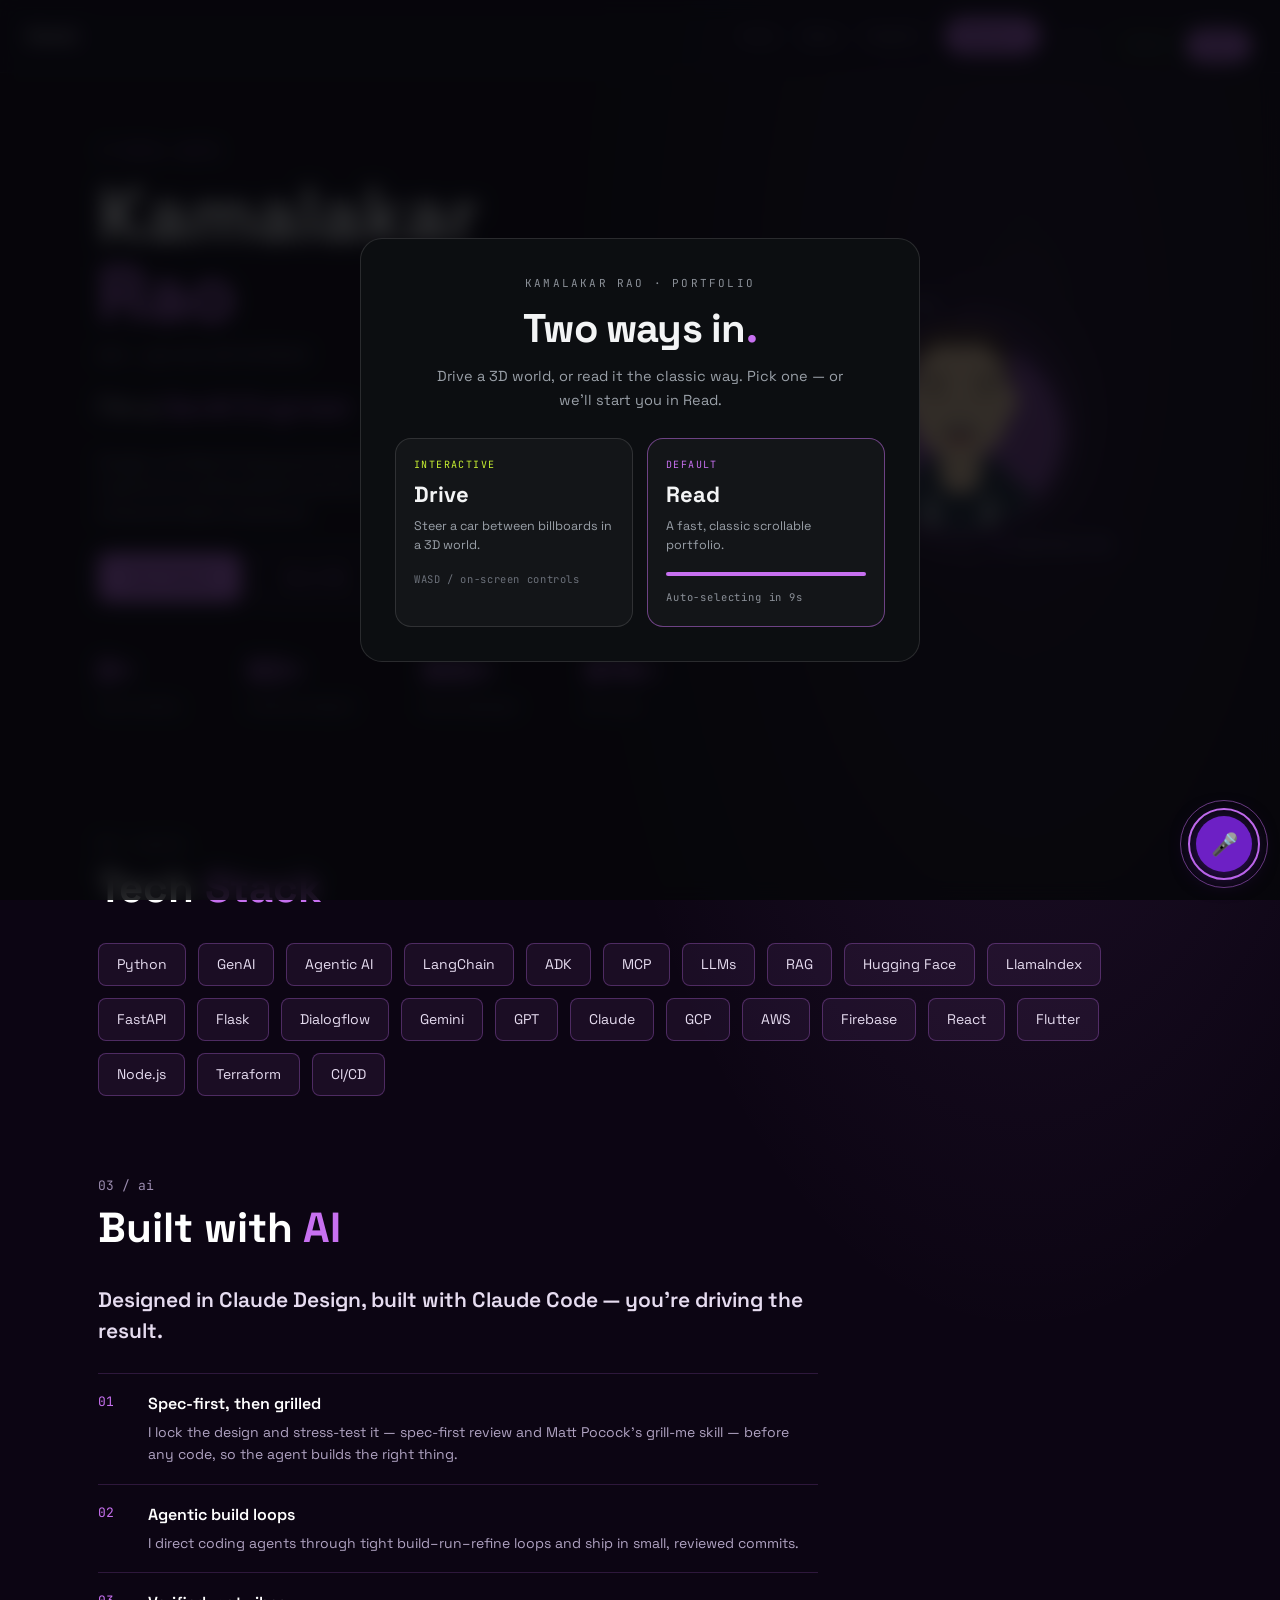
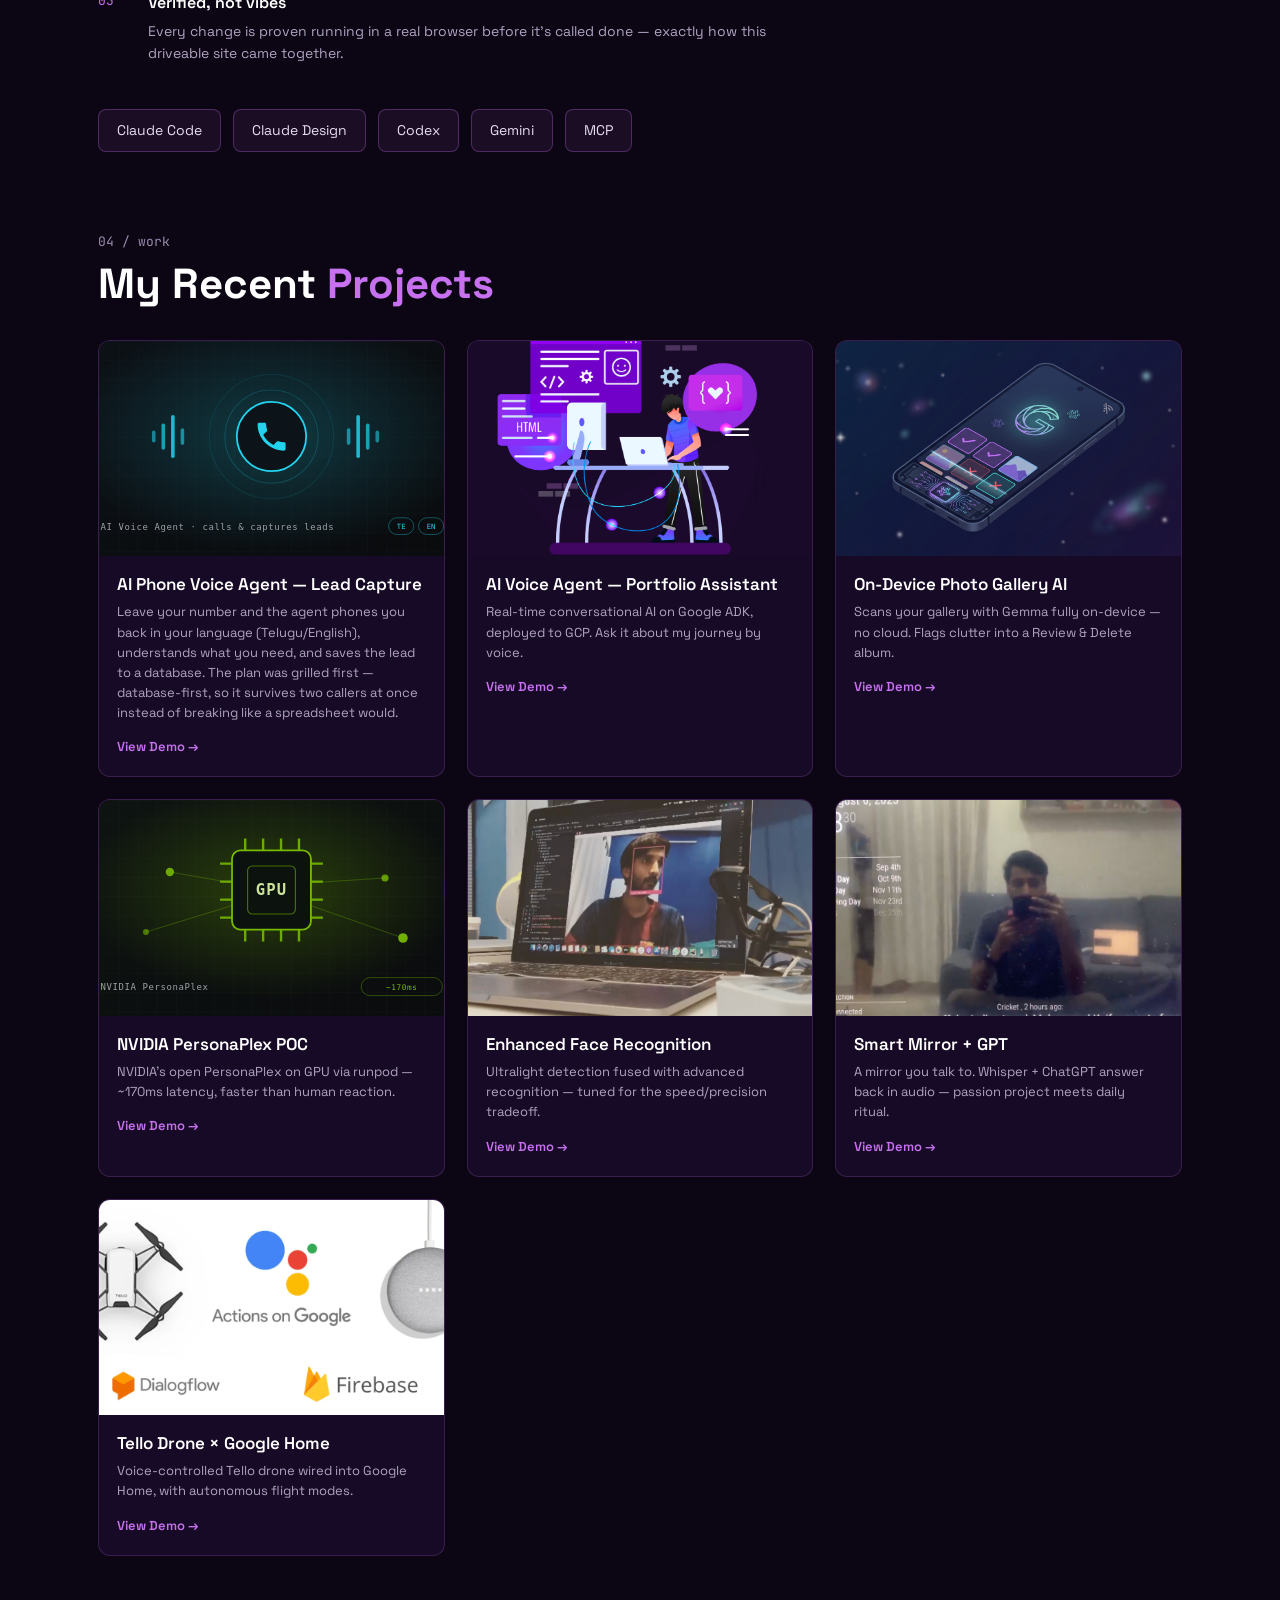
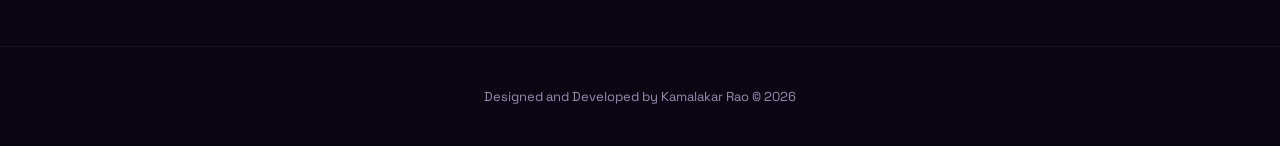
==== index.html @ f8bcb20a "deploy: e6b0e75958ea4331946b5e58ac5fc5fb5250bbf7 kamalakarrao/kamal-portfolio@e6b0e75958ea4331946b5e" ====
<!doctype html><html lang="en"><head><meta charset="utf-8"/><link rel="icon" href="/favicon.png"/><meta name="viewport" content="width=device-width,initial-scale=1"/><meta name="theme-color" content="#000000"/><meta name="description" content="Web site created using create-react-app"/><link rel="manifest" href="/manifest.json"/><link rel="preconnect" href="https://fonts.googleapis.com"><link rel="preconnect" href="https://fonts.gstatic.com" crossorigin><link href="https://fonts.googleapis.com/css2?family=Space+Grotesk:wght@400;500;600;700&family=JetBrains+Mono:wght@400;500&display=swap" rel="stylesheet"><title>Kamal | Portfolio</title><meta name="description" content="Self Developed personal website build with React.js"><meta itemprop="name" content="Kamal | Portfolio"><meta itemprop="description" content="Self Developed personal website build with React.js"><meta property="og:url" content="https://kamalakarrao.github.io"><meta property="og:type" content="website"><meta property="og:title" content="Kamal | Portfolio"><meta property="og:description" content="Self Developed personal website build with React.js"><meta name="twitter:card" content="summary_large_image"><meta name="twitter:title" content="Kamal | Portfolio"><meta name="twitter:description" content="Self Developed personal website build with React.js"><script defer="defer" src="/static/js/main.224e7a89.js"></script><link href="/static/css/main.c3a213ed.css" rel="stylesheet"></head><body><noscript>You need to enable JavaScript to run this app.</noscript><div id="root"></div></body></html>
---- static/css/main.c3a213ed.css ----
@charset "UTF-8";@import url(https://fonts.googleapis.com/css2?family=Raleway:wght@300;400;500;600;700;800&family=Courier+Prime:wght@400;700&display=swap);body{-webkit-font-smoothing:antialiased;-moz-osx-font-smoothing:grayscale;background-color:#0d0b14;font-family:Raleway,sans-serif!important}:root{--annotation-unfocused-field-background:url('data:image/svg+xml;charset=utf-8,<svg width="1" height="1" xmlns="http://www.w3.org/2000/svg"><rect width="100%" height="100%" style="fill:rgba(0,54,255,.13)"/></svg>')}.annotationLayer section{position:absolute;text-align:left;text-align:initial}.annotationLayer .buttonWidgetAnnotation.pushButton>a,.annotationLayer .linkAnnotation>a{font-size:1em;height:100%;left:0;position:absolute;top:0;width:100%}.annotationLayer .buttonWidgetAnnotation.pushButton>canvas{left:0;position:relative;top:0;z-index:-1}.annotationLayer .buttonWidgetAnnotation.pushButton>a:hover,.annotationLayer .linkAnnotation>a:hover{background:#ff0;box-shadow:0 2px 10px #ff0;opacity:.2}.annotationLayer .textAnnotation img{cursor:pointer;position:absolute}.annotationLayer .buttonWidgetAnnotation.checkBox input,.annotationLayer .buttonWidgetAnnotation.radioButton input,.annotationLayer .choiceWidgetAnnotation select,.annotationLayer .textWidgetAnnotation input,.annotationLayer .textWidgetAnnotation textarea{background-image:url('data:image/svg+xml;charset=utf-8,<svg width="1" height="1" xmlns="http://www.w3.org/2000/svg"><rect width="100%" height="100%" style="fill:rgba(0,54,255,.13)"/></svg>');background-image:var(--annotation-unfocused-field-background);border:1px solid transparent;box-sizing:border-box;font-size:9px;height:100%;margin:0;padding:0 3px;vertical-align:top;width:100%}.annotationLayer .choiceWidgetAnnotation select option{padding:0}.annotationLayer .buttonWidgetAnnotation.radioButton input{border-radius:50%}.annotationLayer .textWidgetAnnotation textarea{font:message-box;font-size:9px;resize:none}.annotationLayer .buttonWidgetAnnotation.checkBox input[disabled],.annotationLayer .buttonWidgetAnnotation.radioButton input[disabled],.annotationLayer .choiceWidgetAnnotation select[disabled],.annotationLayer .textWidgetAnnotation input[disabled],.annotationLayer .textWidgetAnnotation textarea[disabled]{background:none;border:1px solid transparent;cursor:not-allowed}.annotationLayer .buttonWidgetAnnotation.checkBox input:hover,.annotationLayer .buttonWidgetAnnotation.radioButton input:hover,.annotationLayer .choiceWidgetAnnotation select:hover,.annotationLayer .textWidgetAnnotation input:hover,.annotationLayer .textWidgetAnnotation textarea:hover{border:1px solid #000}.annotationLayer .choiceWidgetAnnotation select:focus,.annotationLayer .textWidgetAnnotation input:focus,.annotationLayer .textWidgetAnnotation textarea:focus{background:none;border:1px solid transparent}.annotationLayer .buttonWidgetAnnotation.checkBox :focus,.annotationLayer .buttonWidgetAnnotation.radioButton :focus,.annotationLayer .choiceWidgetAnnotation select :focus,.annotationLayer .textWidgetAnnotation input :focus,.annotationLayer .textWidgetAnnotation textarea :focus{background-color:transparent;background-image:none;outline:auto}.annotationLayer .buttonWidgetAnnotation.checkBox input:checked:after,.annotationLayer .buttonWidgetAnnotation.checkBox input:checked:before,.annotationLayer .buttonWidgetAnnotation.radioButton input:checked:before{background-color:#000;content:"";display:block;position:absolute}.annotationLayer .buttonWidgetAnnotation.checkBox input:checked:after,.annotationLayer .buttonWidgetAnnotation.checkBox input:checked:before{height:80%;left:45%;width:1px}.annotationLayer .buttonWidgetAnnotation.checkBox input:checked:before{-webkit-transform:rotate(45deg);transform:rotate(45deg)}.annotationLayer .buttonWidgetAnnotation.checkBox input:checked:after{-webkit-transform:rotate(-45deg);transform:rotate(-45deg)}.annotationLayer .buttonWidgetAnnotation.radioButton input:checked:before{border-radius:50%;height:50%;left:30%;top:20%;width:50%}.annotationLayer .textWidgetAnnotation input.comb{font-family:monospace;padding-left:2px;padding-right:0}.annotationLayer .textWidgetAnnotation input.comb:focus{width:103%}.annotationLayer .buttonWidgetAnnotation.checkBox input,.annotationLayer .buttonWidgetAnnotation.radioButton input{-webkit-appearance:none;appearance:none;padding:0}.annotationLayer .popupWrapper{position:absolute;width:20em}.annotationLayer .popup{word-wrap:break-word;background-color:#ff9;border-radius:2px;box-shadow:0 2px 5px #888;cursor:pointer;font:message-box;font-size:9px;margin-left:5px;max-width:20em;padding:6px;position:absolute;white-space:normal;z-index:200}.annotationLayer .popup>*{font-size:9px}.annotationLayer .popup h1{display:inline-block}.annotationLayer .popupDate{display:inline-block;margin-left:5px}.annotationLayer .popupContent{border-top:1px solid #333;margin-top:2px;padding-top:2px}.annotationLayer .richText>*{white-space:pre-wrap}.annotationLayer .caretAnnotation,.annotationLayer .circleAnnotation svg ellipse,.annotationLayer .fileAttachmentAnnotation,.annotationLayer .freeTextAnnotation,.annotationLayer .highlightAnnotation,.annotationLayer .inkAnnotation svg polyline,.annotationLayer .lineAnnotation svg line,.annotationLayer .polygonAnnotation svg polygon,.annotationLayer .polylineAnnotation svg polyline,.annotationLayer .squareAnnotation svg rect,.annotationLayer .squigglyAnnotation,.annotationLayer .stampAnnotation,.annotationLayer .strikeoutAnnotation,.annotationLayer .underlineAnnotation{cursor:pointer}@-webkit-keyframes kr-blink{0%,to{opacity:1}50%{opacity:0}}@keyframes kr-blink{0%,to{opacity:1}50%{opacity:0}}@-webkit-keyframes kr-spin-slow{0%{-webkit-transform:rotate(0);transform:rotate(0)}to{-webkit-transform:rotate(1turn);transform:rotate(1turn)}}@keyframes kr-spin-slow{0%{-webkit-transform:rotate(0);transform:rotate(0)}to{-webkit-transform:rotate(1turn);transform:rotate(1turn)}}@-webkit-keyframes kr-spin-rev{0%{-webkit-transform:rotate(1turn);transform:rotate(1turn)}to{-webkit-transform:rotate(0);transform:rotate(0)}}@keyframes kr-spin-rev{0%{-webkit-transform:rotate(1turn);transform:rotate(1turn)}to{-webkit-transform:rotate(0);transform:rotate(0)}}@-webkit-keyframes kr-load{0%{-webkit-transform:translateX(-100%);transform:translateX(-100%)}to{-webkit-transform:translateX(0);transform:translateX(0)}}@keyframes kr-load{0%{-webkit-transform:translateX(-100%);transform:translateX(-100%)}to{-webkit-transform:translateX(0);transform:translateX(0)}}@-webkit-keyframes kr-bob{0%,to{-webkit-transform:translateY(0);transform:translateY(0)}50%{-webkit-transform:translateY(-6px);transform:translateY(-6px)}}@keyframes kr-bob{0%,to{-webkit-transform:translateY(0);transform:translateY(0)}50%{-webkit-transform:translateY(-6px);transform:translateY(-6px)}}@-webkit-keyframes kr-pop{0%{opacity:0;-webkit-transform:translateY(14px) scale(.97);transform:translateY(14px) scale(.97)}to{opacity:1;-webkit-transform:none;transform:none}}@keyframes kr-pop{0%{opacity:0;-webkit-transform:translateY(14px) scale(.97);transform:translateY(14px) scale(.97)}to{opacity:1;-webkit-transform:none;transform:none}}.kr-root{-webkit-font-smoothing:antialiased;color:#e9eaec;font-family:Space Grotesk,sans-serif;min-height:100vh;position:relative;width:100%}.kr-root *,.kr-root :after,.kr-root :before{box-sizing:border-box}.kr-root ::selection{background:#c8f031;color:#0a0b0d}.kr-mono{font-family:JetBrains Mono,monospace}.kr-modebar{align-items:center;display:flex;gap:12px;position:fixed;right:24px;top:24px;z-index:140}.kr-modebar__label{color:#6b7079;font-family:JetBrains Mono,monospace;font-size:10px;letter-spacing:.18em;text-transform:uppercase}.kr-modebar__group{backdrop-filter:blur(12px);-webkit-backdrop-filter:blur(12px);background:rgba(18,20,24,.7);border:1px solid hsla(0,0%,100%,.1);border-radius:100px;display:flex;padding:4px}.kr-modebtn{background:transparent;border:none;border-radius:100px;color:#8b9098;cursor:pointer;font-family:JetBrains Mono,monospace;font-size:11px;font-weight:500;letter-spacing:.12em;padding:8px 16px;text-transform:uppercase;transition:all .25s ease}.kr-modebtn--live.is-active{background:#c8f031;color:#0a0b0d;font-weight:600}.kr-modebtn--read.is-active{background:#c770f0;color:#160a24;font-weight:600}.kr-drive{background:#0a0b0d;height:100vh;height:100dvh;left:0;overflow:hidden;position:fixed;top:0;width:100vw}.kr-drive__canvas{display:block;height:100%;inset:0;position:absolute;width:100%}.kr-drive__vignette{background:radial-gradient(125% 100% at 50% 12%,rgba(10,11,13,0) 42%,rgba(10,11,13,.5) 82%,rgba(10,11,13,.92) 100%);inset:0;pointer-events:none;position:absolute;z-index:2}.kr-drive__topbar{align-items:center;color:#e9eaec;display:flex;font-family:JetBrains Mono,monospace;font-size:13px;font-weight:500;gap:10px;left:28px;letter-spacing:.1em;position:absolute;top:24px;z-index:10}.kr-drive__dot{background:#c8f031;border-radius:50%;box-shadow:0 0 12px #c8f031;height:9px;width:9px}.kr-controls{backdrop-filter:blur(10px);-webkit-backdrop-filter:blur(10px);background:rgba(14,16,20,.66);border:1px solid hsla(0,0%,100%,.1);border-radius:14px;bottom:26px;left:28px;max-width:260px;padding:16px 18px;position:absolute;z-index:10}.kr-controls__title{color:#c8f031;font-family:JetBrains Mono,monospace;font-size:10px;letter-spacing:.16em;margin-bottom:12px;text-transform:uppercase}.kr-controls__list{color:#aeb3bb;display:flex;flex-direction:column;font-size:12.5px;gap:9px}.kr-controls__row{align-items:center;display:flex;gap:9px}.kr-controls__keys{display:inline-flex;gap:3px}.kr-kbd{align-items:center;background:hsla(0,0%,100%,.08);border:1px solid hsla(0,0%,100%,.16);border-radius:6px;color:#e9eaec;display:inline-flex;font-family:JetBrains Mono,monospace;font-size:11px;height:22px;justify-content:center;min-width:22px;padding:0 5px}.kr-prompt{align-items:center;backdrop-filter:blur(10px);-webkit-backdrop-filter:blur(10px);background:rgba(200,240,49,.12);border:1px solid rgba(200,240,49,.5);border-radius:100px;bottom:38px;display:flex;gap:12px;left:50%;opacity:0;padding:13px 20px;pointer-events:none;position:absolute;-webkit-transform:translate(-50%,14px);transform:translate(-50%,14px);transition:opacity .25s ease,-webkit-transform .25s ease;transition:opacity .25s ease,transform .25s ease;transition:opacity .25s ease,transform .25s ease,-webkit-transform .25s ease;z-index:10}.kr-prompt.is-visible{opacity:1;-webkit-transform:translate(-50%);transform:translate(-50%)}.kr-prompt__text{color:#eef2dd;font-size:14px;font-weight:500}.kr-prompt__key{border:1px solid rgba(200,240,49,.6);border-radius:100px;color:#c8f031;font-family:JetBrains Mono,monospace;font-size:11px;letter-spacing:.08em;padding:4px 10px}.kr-prompt__key--tap,.kr-touch{display:none}.kr-touch__group{display:flex;gap:14px;position:absolute;z-index:12}.kr-touch__steer{bottom:26px;left:22px}.kr-touch__pedals{bottom:100px;flex-direction:column;right:22px}.kr-touch__btn{-webkit-tap-highlight-color:transparent;align-items:center;backdrop-filter:blur(10px);-webkit-backdrop-filter:blur(10px);background:rgba(14,16,20,.72);border:1px solid rgba(200,240,49,.35);border-radius:50%;color:#e9eaec;cursor:pointer;display:flex;font-size:20px;height:60px;justify-content:center;touch-action:none;-ms-user-select:none;user-select:none;-webkit-user-select:none;width:60px}.kr-touch__btn:active{background:rgba(200,240,49,.18);border-color:rgba(200,240,49,.7)}.kr-touch__btn--go{color:#c8f031}.kr-touch__btn:before{border-bottom:15px solid;border-left:11px solid transparent;border-right:11px solid transparent;content:"";height:0;width:0}.kr-touch__btn--up:before{-webkit-transform:rotate(0deg);transform:rotate(0deg)}.kr-touch__btn--down:before{-webkit-transform:rotate(180deg);transform:rotate(180deg)}.kr-touch__btn--left:before{-webkit-transform:rotate(-90deg);transform:rotate(-90deg)}.kr-touch__btn--right:before{-webkit-transform:rotate(90deg);transform:rotate(90deg)}.kr-loading{align-items:center;background:#0a0b0d;display:flex;flex-direction:column;inset:0;justify-content:center;position:absolute;z-index:30}.kr-loading__label{color:#c8f031;font-family:JetBrains Mono,monospace;font-size:11px;letter-spacing:.22em;margin-bottom:22px;text-transform:uppercase}.kr-loading__name{color:#f3f4f5;font-size:clamp(34px,6vw,60px);font-weight:700;letter-spacing:-.03em;line-height:1}.kr-loading__name span{color:#c8f031}.kr-loading__bar{background:hsla(0,0%,100%,.1);border-radius:3px;height:3px;margin-top:30px;overflow:hidden;width:240px}.kr-loading__fill{-webkit-animation:kr-load 1.5s cubic-bezier(.4,.1,.2,1) forwards;animation:kr-load 1.5s cubic-bezier(.4,.1,.2,1) forwards;background:#c8f031;height:100%;width:100%}.kr-loading__sub{color:#5f646d;font-family:JetBrains Mono,monospace;font-size:11px;letter-spacing:.1em;margin-top:20px}.kr-modal__backdrop{align-items:center;backdrop-filter:blur(6px);-webkit-backdrop-filter:blur(6px);background:rgba(6,7,9,.72);display:flex;inset:0;justify-content:center;padding:24px;position:fixed;z-index:150}.kr-modal{-webkit-animation:kr-pop .3s cubic-bezier(.2,.8,.2,1) both;animation:kr-pop .3s cubic-bezier(.2,.8,.2,1) both;background:#0c0e11;border:1px solid hsla(0,0%,100%,.12);border-radius:20px;max-height:86vh;max-width:560px;overflow:auto;position:relative;width:100%}.kr-modal__close{background:rgba(18,20,24,.8);border:1px solid hsla(0,0%,100%,.16);border-radius:50%;color:#c8d0d8;cursor:pointer;font-size:16px;height:34px;line-height:1;position:absolute;right:16px;top:16px;width:34px;z-index:2}.kr-modal__img{aspect-ratio:16/9;background:linear-gradient(135deg,#15181d,#0c0e11);border-radius:20px 20px 0 0;overflow:hidden}.kr-modal__img img{height:100%;object-fit:cover;width:100%}.kr-modal__body{padding:30px 32px 34px}.kr-tags{display:flex;flex-wrap:wrap;gap:8px;margin-bottom:16px}.kr-tag{border:1px solid rgba(200,240,49,.4);border-radius:100px;color:#c8f031;font-family:JetBrains Mono,monospace;font-size:10px;letter-spacing:.1em;padding:4px 10px;text-transform:uppercase}.kr-modal__title{color:#f3f4f5;font-size:26px;font-weight:700;letter-spacing:-.02em;margin:0}.kr-modal__desc{color:#9aa0a8;font-size:15.5px;line-height:1.7;margin:14px 0 26px}.kr-modal__cta{align-items:center;background:#c8f031;border-radius:100px;color:#0a0b0d;display:inline-flex;font-size:14px;font-weight:600;gap:10px;padding:13px 24px;text-decoration:none}.kr-modal__cta span{font-family:JetBrains Mono,monospace}.kr-modal__pad{padding:36px 34px 38px}.kr-eyebrow{color:#c8f031;font-family:JetBrains Mono,monospace;font-size:11px;letter-spacing:.2em;margin-bottom:18px;text-transform:uppercase}.kr-about__lead{color:#e9eaec;font-size:25px;font-weight:600;letter-spacing:-.02em;line-height:1.28;margin:0}.kr-about__lead span{color:#c8f031}.kr-about__body{color:#9aa0a8;font-size:15px;line-height:1.7;margin:20px 0 28px}.kr-wins{display:flex;flex-direction:column}.kr-win{border-top:1px solid hsla(0,0%,100%,.08);display:flex;gap:18px;padding:18px 0}.kr-win__n{color:#c8f031;font-family:JetBrains Mono,monospace;font-size:12px;min-width:30px}.kr-win__title{color:#e9eaec;font-size:15px;font-weight:600}.kr-win__body{color:#8b9098;font-size:13.5px;line-height:1.6;margin-top:5px}.kr-skills__title{color:#e9eaec;font-size:25px;font-weight:600;letter-spacing:-.02em;margin:0 0 24px}.kr-chips{display:flex;flex-wrap:wrap;gap:9px}.kr-chip{border:1px solid hsla(0,0%,100%,.12);border-radius:100px;color:#cdd0d5;font-family:JetBrains Mono,monospace;font-size:13px;padding:9px 15px}.kr-contact__pad{padding:40px 34px 42px}.kr-contact__title{color:#f3f4f5;font-size:clamp(30px,4vw,42px);font-weight:700;letter-spacing:-.03em;line-height:1.05;margin:0 0 30px}.kr-contact__links{display:flex;flex-wrap:wrap;gap:12px}.kr-contact__primary{background:#c8f031;border-radius:100px;color:#0a0b0d;font-weight:600}.kr-contact__ghost,.kr-contact__primary{font-size:14px;padding:13px 24px;text-decoration:none}.kr-contact__ghost{border:1px solid hsla(0,0%,100%,.18);border-radius:100px;color:#e9eaec;font-weight:500}@-webkit-keyframes kr-fill{0%{width:0}to{width:100%}}@keyframes kr-fill{0%{width:0}to{width:100%}}.kr-welcome{align-items:center;-webkit-animation:kr-pop .3s cubic-bezier(.2,.8,.2,1) both;animation:kr-pop .3s cubic-bezier(.2,.8,.2,1) both;backdrop-filter:blur(10px);-webkit-backdrop-filter:blur(10px);background:rgba(6,7,9,.82);display:flex;inset:0;justify-content:center;padding:24px;position:fixed;z-index:200}.kr-welcome__card{background:#0c0e11;border:1px solid hsla(0,0%,100%,.12);border-radius:22px;max-width:560px;padding:36px 34px 34px;text-align:center;width:100%}.kr-welcome__eyebrow{color:#8b9098;font-family:JetBrains Mono,monospace;font-size:11px;letter-spacing:.2em;margin-bottom:14px;text-transform:uppercase}.kr-welcome__title{color:#f3f4f5;font-size:clamp(28px,5vw,40px);font-weight:700;letter-spacing:-.02em;margin:0}.kr-welcome__title span{color:#c770f0}.kr-welcome__sub{color:#9aa0a8;font-size:14.5px;line-height:1.6;margin:12px auto 26px;max-width:420px}.kr-welcome__opts{grid-gap:14px;display:grid;gap:14px;grid-template-columns:1fr 1fr}.kr-welcome__opt{align-items:flex-start;background:hsla(0,0%,100%,.03);border:1px solid hsla(0,0%,100%,.12);border-radius:16px;cursor:pointer;display:flex;flex-direction:column;font-family:inherit;gap:6px;overflow:hidden;padding:18px 18px 20px;position:relative;text-align:left;transition:border-color .15s ease,background .15s ease,-webkit-transform .15s ease;transition:transform .15s ease,border-color .15s ease,background .15s ease;transition:transform .15s ease,border-color .15s ease,background .15s ease,-webkit-transform .15s ease}.kr-welcome__opt:hover{-webkit-transform:translateY(-2px);transform:translateY(-2px)}.kr-welcome__opt--drive:hover{background:rgba(200,240,49,.06);border-color:rgba(200,240,49,.6)}.kr-welcome__opt--read{border-color:rgba(199,112,240,.5)}.kr-welcome__opt--read:hover{background:rgba(199,112,240,.08);border-color:rgba(199,112,240,.85)}.kr-welcome__opt-tag{font-family:JetBrains Mono,monospace;font-size:10px;letter-spacing:.14em;text-transform:uppercase}.kr-welcome__opt--drive .kr-welcome__opt-tag{color:#c8f031}.kr-welcome__opt--read .kr-welcome__opt-tag{color:#c770f0}.kr-welcome__opt-name{color:#f3f4f5;font-size:22px;font-weight:700}.kr-welcome__opt-desc{color:#9aa0a8;font-size:12.5px;line-height:1.5}.kr-welcome__hint{color:#6b7079;font-family:JetBrains Mono,monospace;font-size:10.5px;letter-spacing:.06em;margin-top:12px}.kr-welcome__bar{background:hsla(0,0%,100%,.1);border-radius:3px;height:4px;margin-top:12px;overflow:hidden;width:100%}.kr-welcome__bar-fill{-webkit-animation:kr-fill linear forwards;animation:kr-fill linear forwards;background:#c770f0;display:block;height:100%;width:0}.kr-welcome__auto{color:#8b9098;font-family:JetBrains Mono,monospace;font-size:10.5px;letter-spacing:.08em;margin-top:8px}@media (max-width:520px){.kr-welcome__opts{grid-template-columns:1fr}.kr-welcome__opt--drive .kr-welcome__hint{display:none}}.kr-classic{background:#0c0513;min-height:100vh;overflow:hidden;position:relative;width:100%}.kr-classic__glow{background:radial-gradient(60% 50% at 80% 10%,rgba(199,112,240,.12),transparent 60%);inset:0;pointer-events:none;position:absolute}.kr-nav{align-items:center;backdrop-filter:blur(10px);-webkit-backdrop-filter:blur(10px);background:rgba(18,8,30,.6);border-bottom:1px solid hsla(0,0%,100%,.06);display:flex;gap:26px;left:0;padding:18px 240px 18px 28px;position:fixed;right:0;top:0;z-index:90}.kr-nav__logo{color:#fff;font-size:16px;font-weight:700;letter-spacing:.02em}.kr-nav__logo span{color:#c770f0}.kr-nav__spacer{flex:1 1}.kr-nav__link{background:none;border:none;color:#b8a9c9;cursor:pointer;font-family:inherit;font-size:13px;padding:0}.kr-nav__link:hover{color:#fff}.kr-nav__resume{background:#c770f0;border:none;border-radius:100px;color:#160a24;cursor:pointer;font-family:inherit;font-size:13px;font-weight:600;padding:8px 16px;transition:-webkit-filter .2s ease;transition:filter .2s ease;transition:filter .2s ease,-webkit-filter .2s ease}.kr-nav__resume:hover{-webkit-filter:brightness(1.08);filter:brightness(1.08)}.kr-hero{grid-gap:50px;align-items:center;display:grid;gap:50px;grid-template-columns:1.2fr .9fr;margin:0 auto;max-width:1140px;padding:140px 28px 80px;position:relative;z-index:2}.kr-hero__greeting{color:#c770f0;font-family:JetBrains Mono,monospace;font-size:14px;margin-bottom:14px}.kr-hero__name{color:#fff;font-size:clamp(44px,6.5vw,76px);font-weight:700;line-height:1.04;margin:0}.kr-hero__name span{color:#c770f0}.kr-hero__aka{color:#b8a9c9;font-size:15px;margin-top:10px}.kr-hero__role{color:#e6dcf0;font-size:clamp(18px,2.4vw,26px);font-weight:500;margin-top:22px}.kr-hero__role span{color:#c770f0}.kr-hero__bio{color:#b0a3c2;font-size:15px;line-height:1.7;margin-top:22px;max-width:480px}.kr-hero__cta{display:flex;flex-wrap:wrap;gap:14px;margin-top:28px}.kr-cbtn-primary{background:#c770f0;border:none;border-radius:8px;color:#1a0a2a}.kr-cbtn-outline,.kr-cbtn-primary{cursor:pointer;font-family:inherit;font-size:14px;font-weight:600;padding:13px 26px}.kr-cbtn-outline{background:transparent;border:1px solid #c770f0;border-radius:8px;color:#c770f0}.kr-hero__resume{display:none}.kr-hero__stats{grid-gap:38px;display:grid;gap:38px;grid-template-columns:repeat(4,auto);margin-top:46px}.kr-stat__num{color:#c770f0;font-size:30px;font-weight:700}.kr-stat__label{color:#9b8caf;font-size:12px;margin-top:4px}.kr-avatar,.kr-hero__right{display:flex;justify-content:center}.kr-avatar{align-items:center;height:300px;position:relative;width:300px}.kr-avatar__ring1{-webkit-animation:kr-spin-slow 26s linear infinite;animation:kr-spin-slow 26s linear infinite;border:1px dashed rgba(199,112,240,.4);border-radius:50%;inset:0;position:absolute}.kr-avatar__ring2{-webkit-animation:kr-spin-rev 20s linear infinite;animation:kr-spin-rev 20s linear infinite;border:1px solid rgba(199,112,240,.25);border-radius:50%;inset:30px;position:absolute}.kr-avatar__circle{background:#1a0a2a;border:2px solid rgba(199,112,240,.5);border-radius:50%;box-shadow:0 0 50px rgba(199,112,240,.3);height:210px;overflow:hidden;width:210px}.kr-avatar__circle img{height:100%;object-fit:cover;width:100%}.kr-badge{align-items:center;background:#1a0a2a;border:1px solid hsla(0,0%,100%,.1);border-radius:100px;color:#e6dcf0;display:flex;font-size:12px;gap:8px;padding:8px 14px;position:absolute}.kr-badge--1{left:-20px;top:8px}.kr-badge--2{bottom:16px;right:-16px}.kr-badge__dot{border-radius:50%;height:8px;width:8px}.kr-badge__dot--teal{background:#2dd4bf}.kr-badge__dot--purple{background:#c770f0}.kr-section{margin:0 auto;max-width:1140px;padding:40px 28px 90px;position:relative;z-index:2}.kr-section__idx{color:#9b8caf;font-family:JetBrains Mono,monospace;font-size:13px}.kr-section__idx--gap{margin-top:80px}.kr-section__title{color:#fff;font-size:clamp(28px,4vw,42px);font-weight:700;margin:8px 0 30px}.kr-section__title span{color:#c770f0}.kr-skillgrid{display:flex;flex-wrap:wrap;gap:12px}.kr-skillpill{background:rgba(199,112,240,.08);border:1px solid rgba(199,112,240,.3);border-radius:8px;color:#e6dcf0;font-size:14px;padding:10px 18px}.kr-projgrid{grid-gap:22px;display:grid;gap:22px;grid-template-columns:repeat(3,1fr)}.kr-card{background:#170a26;border:1px solid rgba(199,112,240,.2);border-radius:12px;overflow:hidden}.kr-card__media{aspect-ratio:16/10;background:#1a0a2a;overflow:hidden}.kr-card__media img{height:100%;object-fit:cover;width:100%}.kr-card__placeholder{align-items:center;background:repeating-linear-gradient(45deg,#1c0c2e,#1c0c2e 12px,#170a26 0,#170a26 24px);color:#6b4d85;display:flex;font-family:JetBrains Mono,monospace;font-size:11px;height:100%;justify-content:center;width:100%}.kr-card__body{padding:18px}.kr-card__title{color:#fff;font-size:17px;font-weight:600;margin:0 0 8px}.kr-card__desc{color:#b0a3c2;font-size:13px;line-height:1.55;margin:0}.kr-card__demo{align-items:center;background:none;border:none;color:#c770f0;cursor:pointer;display:inline-flex;font-family:inherit;font-size:13px;font-weight:600;gap:6px;margin-top:14px;padding:0;text-decoration:none;transition:gap .15s ease,-webkit-filter .15s ease;transition:gap .15s ease,filter .15s ease;transition:gap .15s ease,filter .15s ease,-webkit-filter .15s ease}.kr-card__demo:hover{-webkit-filter:brightness(1.15);filter:brightness(1.15);gap:10px}.kr-ai-hook{color:#e6dcf0;font-size:clamp(17px,2.1vw,21px);font-weight:600;line-height:1.5;margin:0 0 26px;max-width:720px}.kr-ai-list{display:flex;flex-direction:column;max-width:720px}.kr-ai-item{border-top:1px solid rgba(199,112,240,.18);display:flex;gap:18px;padding:18px 0}.kr-ai-item__n{color:#c770f0;font-family:JetBrains Mono,monospace;font-size:13px;min-width:32px}.kr-ai-item__title{color:#fff;font-size:16px;font-weight:600}.kr-ai-item__body{color:#b0a3c2;font-size:14px;line-height:1.6;margin-top:5px}.kr-ai-tools{display:flex;flex-wrap:wrap;gap:12px;margin-top:26px}.kr-footer{border-top:1px solid hsla(0,0%,100%,.06);color:#9b8caf;font-size:13px;padding:40px;position:relative;text-align:center;z-index:2}@media (max-width:860px){.kr-hero{gap:36px;grid-template-columns:1fr;padding-top:110px}.kr-hero__right{order:-1}.kr-hero__stats{gap:24px 38px;grid-template-columns:repeat(2,auto)}.kr-projgrid{grid-template-columns:1fr}.kr-nav{gap:16px;padding-right:28px}.kr-nav__link{display:none}}@media (max-width:600px){.kr-modebar{gap:8px;right:14px;top:16px}.kr-modebar__label{display:none}.kr-modebtn{font-size:10px;padding:7px 13px}.kr-nav{padding:16px 18px}.kr-nav__resume{display:none}.kr-hero__resume{display:inline-flex}.kr-hero{padding:96px 22px 64px}.kr-section{padding:30px 22px 70px}.kr-hero__stats{gap:22px 30px}}@media (max-width:520px){.kr-controls{display:none}.kr-avatar{height:250px;width:250px}.kr-avatar__circle{height:178px;width:178px}}@media (hover:none) and (pointer:coarse){.kr-touch{display:block}.kr-controls{display:none}.kr-prompt{cursor:pointer}.kr-prompt.is-visible{pointer-events:auto}.kr-prompt__key--kbd{display:none}.kr-prompt__key--tap{display:inline-block}.agent-fab-wrapper{bottom:calc(18px + env(safe-area-inset-bottom));right:18px}.kr-touch__pedals{bottom:calc(96px + env(safe-area-inset-bottom));right:18px}.kr-touch__steer{bottom:calc(20px + env(safe-area-inset-bottom));left:18px}.kr-prompt{bottom:calc(178px + env(safe-area-inset-bottom))}}:root{--bg:#0d0b14;--bg2:#13111e;--bg3:#1a1728;--border:#1e1b2e;--border2:#2a2740;--accent:#c770f0;--accent2:#6d20c5;--teal:#5de3c8;--text:#f0eefa;--muted:#8878a8;--muted2:#5a4d78;--mono:"Courier Prime",monospace;--imp-text-color:#c770f0;--section-background-color:linear-gradient(to bottom left,hsla(0,3%,6%,.582),rgba(12,8,24,.904));--image-gradient:linear-gradient(to bottom left,hsla(0,3%,6%,.678),rgba(12,10,22,.863))}body{background-color:#0d0b14!important;background-color:var(--bg)!important;color:#f0eefa;color:var(--text)}.purple{color:#c770f0!important;color:var(--accent)!important}button:focus{box-shadow:none!important}#preloader{background-color:#0d0b14;background-color:var(--bg);background-image:url(/static/media/pre.d4812f51c8c80976eaab.svg);background-position:50%;background-repeat:no-repeat;height:100%;left:0;position:fixed;top:0;width:100%;z-index:999999}#preloader-none{opacity:0}#no-scroll{height:100vh;overflow:hidden}::-webkit-scrollbar{width:7px}::-webkit-scrollbar-track{background:#2d1950}::-webkit-scrollbar-thumb{background:rgba(178,121,216,.959);border-radius:12px}::-webkit-scrollbar-thumb:hover{background:rgba(222,130,235,.911);border-radius:12px}.navbar{backdrop-filter:blur(12px)!important;-webkit-backdrop-filter:blur(12px)!important;background:rgba(13,11,20,.85)!important;border-bottom:1px solid #1e1b2e;border-bottom:1px solid var(--border);display:flex!important;height:64px;padding:0 48px!important;position:fixed!important;top:0;transition:all .3s ease!important;width:100%;z-index:1000}.navbar.sticky{background:rgba(13,11,20,.95)!important;box-shadow:0 4px 24px rgba(0,0,0,.3)!important}.navbar-brand{color:#f0eefa!important;color:var(--text)!important;font-family:Raleway,sans-serif!important;font-size:20px!important;font-weight:800!important;letter-spacing:-.02em;text-decoration:none!important}.navbar-brand .logo-dot{color:#c770f0;color:var(--accent)}.navbar-toggler{background:transparent!important;border-color:transparent!important;position:relative!important}.navbar-toggler span{background-color:#c770f0!important;background-color:var(--accent)!important;display:block!important;height:4px!important;left:0!important;margin-bottom:5px!important;margin-top:5px!important;opacity:1!important;-webkit-transform:rotate(0deg)!important;transform:rotate(0deg)!important;width:27px!important}.navbar-toggler:active,.navbar-toggler:focus{outline:0!important}.navbar-toggler span:first-child,.navbar-toggler span:nth-child(3){transition:-webkit-transform .35s ease-in-out!important;transition:transform .35s ease-in-out!important;transition:transform .35s ease-in-out,-webkit-transform .35s ease-in-out!important}.navbar-toggler:not(.collapsed) span:first-child{left:12px!important;opacity:.9!important;position:absolute!important;top:10px!important;-webkit-transform:rotate(135deg)!important;transform:rotate(135deg)!important}.navbar-toggler:not(.collapsed) span:nth-child(2){background-color:transparent!important;height:12px!important;visibility:hidden!important}.navbar-toggler:not(.collapsed) span:nth-child(3){left:12px!important;opacity:.9!important;position:absolute!important;top:10px!important;-webkit-transform:rotate(-135deg)!important;transform:rotate(-135deg)!important}@media (min-width:768px){.navbar-toggler{display:none!important}.navbar-collapse{display:flex!important;flex:1 1;justify-content:flex-end}}@media (max-width:767px){.navbar{flex-wrap:wrap;height:auto;padding:0 20px!important}.navbar-brand{padding:12px 0}.navbar-collapse{align-items:flex-start;border-top:1px solid #1e1b2e;border-top:1px solid var(--border);display:none;flex-direction:column;padding:12px 0 20px;width:100%}.navbar-collapse.nav-open{display:flex}.navbar-nav .nav-link:after{display:none}.nav-resume-btn{margin-top:8px}}.navbar-nav{align-items:center;flex-direction:row!important;gap:4px;margin:0;padding:0}@media (max-width:767px){.navbar-nav{align-items:flex-start;flex-direction:column!important;gap:0}}.navbar-nav .nav-link{color:#8878a8!important;color:var(--muted)!important;font-family:Raleway,sans-serif!important;font-size:14px!important;font-weight:500!important;letter-spacing:.04em;padding:8px 14px!important;position:relative;text-transform:uppercase;transition:color .2s!important}.navbar-nav .nav-link:hover{color:#f0eefa!important;color:var(--text)!important}.navbar-nav .nav-link:after{background:#c770f0;background:var(--accent);border-radius:2px;bottom:4px;content:"";height:2px;left:14px;position:absolute;transition:width .25s ease;width:0}.navbar-nav .nav-link:hover:after{width:calc(100% - 28px)}.nav-resume-btn{align-items:center;background:#6d20c5!important;background:var(--accent2)!important;border:none!important;border-radius:6px!important;color:#fff!important;cursor:pointer;display:inline-flex;font-family:Raleway,sans-serif!important;font-size:14px!important;font-weight:600!important;padding:8px 20px!important;text-decoration:none!important;transition:background .2s!important}.nav-resume-btn:hover{background:#c770f0!important;background:var(--accent)!important;color:#fff!important}@media (max-width:767px){.navbar{padding:0 20px!important}.navbar-nav .nav-link:after{display:none}}.hero-section{grid-gap:48px;align-items:center;background-color:#0d0b14;background-color:var(--bg);display:grid;gap:48px;grid-template-columns:1fr 420px;min-height:100vh;overflow:hidden;padding:96px 48px 48px;position:relative}.hero-section:before{background-image:linear-gradient(#1e1b2e 1px,transparent 0),linear-gradient(90deg,#1e1b2e 1px,transparent 0);background-image:linear-gradient(var(--border) 1px,transparent 1px),linear-gradient(90deg,var(--border) 1px,transparent 1px);background-size:48px 48px;inset:0;opacity:.35}.hero-section:after,.hero-section:before{content:"";pointer-events:none;position:absolute}.hero-section:after{background:radial-gradient(circle,rgba(199,112,240,.12) 0,transparent 70%);height:700px;left:-200px;top:-200px;width:700px}@-webkit-keyframes fade-up{0%{opacity:0;-webkit-transform:translateY(20px);transform:translateY(20px)}to{opacity:1;-webkit-transform:translateY(0);transform:translateY(0)}}@keyframes fade-up{0%{opacity:0;-webkit-transform:translateY(20px);transform:translateY(20px)}to{opacity:1;-webkit-transform:translateY(0);transform:translateY(0)}}.hero-left{position:relative;z-index:1}.hero-greeting{-webkit-animation:fade-up .6s ease .2s forwards;animation:fade-up .6s ease .2s forwards;color:#c770f0;color:var(--accent);font-family:Courier Prime,monospace;font-family:var(--mono);font-size:15px;letter-spacing:.08em;margin-bottom:20px;opacity:0;text-transform:uppercase}.hero-name{-webkit-animation:fade-up .6s ease .35s forwards;animation:fade-up .6s ease .35s forwards;color:#f0eefa;color:var(--text);font-family:Raleway,sans-serif;font-size:clamp(2.5rem,5vw,4rem);font-weight:800;line-height:1.1;margin-bottom:8px;opacity:0}.hero-name .accent{color:#c770f0;color:var(--accent)}.hero-name-aka{color:#8878a8;color:var(--muted);font-family:Raleway,sans-serif;font-size:clamp(1.1rem,2.5vw,1.75rem);font-weight:400;letter-spacing:.04em;margin-top:4px;text-transform:uppercase}.hero-typewriter{-webkit-animation:fade-up .6s ease .5s forwards;animation:fade-up .6s ease .5s forwards;margin:24px 0;opacity:0}.hero-typewriter .Typewriter__wrapper{color:#5de3c8!important;color:var(--teal)!important}.hero-typewriter .Typewriter__cursor,.hero-typewriter .Typewriter__wrapper{font-family:Courier Prime,monospace!important;font-family:var(--mono)!important;font-size:22px!important;font-weight:400!important}.hero-typewriter .Typewriter__cursor{color:#c770f0!important;color:var(--accent)!important}.hero-bio{-webkit-animation:fade-up .6s ease .65s forwards;animation:fade-up .6s ease .65s forwards;color:#8878a8;color:var(--muted);font-size:16px;line-height:1.7;max-width:520px}.hero-bio,.hero-cta{margin-bottom:32px;opacity:0}.hero-cta{-webkit-animation:fade-up .6s ease .8s forwards;animation:fade-up .6s ease .8s forwards;display:flex;flex-wrap:wrap;gap:16px}.hero-btn-primary{align-items:center;background:#6d20c5;background:var(--accent2);border:none;border-radius:8px;color:#fff;cursor:pointer;display:inline-flex;font-family:Raleway,sans-serif;font-size:15px;font-weight:600;padding:12px 28px;text-decoration:none;transition:background .2s,-webkit-transform .2s;transition:background .2s,transform .2s;transition:background .2s,transform .2s,-webkit-transform .2s}.hero-btn-primary:hover{background:#c770f0;background:var(--accent);color:#fff;-webkit-transform:translateY(-2px);transform:translateY(-2px)}.hero-btn-outline{align-items:center;background:transparent;border:1.5px solid #2a2740;border:1.5px solid var(--border2);border-radius:8px;color:#f0eefa;color:var(--text);cursor:pointer;display:inline-flex;font-family:Raleway,sans-serif;font-size:15px;font-weight:600;padding:12px 28px;text-decoration:none;transition:border-color .2s,color .2s,-webkit-transform .2s;transition:border-color .2s,color .2s,transform .2s;transition:border-color .2s,color .2s,transform .2s,-webkit-transform .2s}.hero-btn-outline:hover{border-color:#c770f0;border-color:var(--accent);color:#c770f0;color:var(--accent);-webkit-transform:translateY(-2px);transform:translateY(-2px)}.hero-stats{-webkit-animation:fade-up .6s ease .95s forwards;animation:fade-up .6s ease .95s forwards;border-top:1px solid #1e1b2e;border-top:1px solid var(--border);display:flex;flex-wrap:wrap;gap:32px;opacity:0;padding-top:32px}.hero-stat-num{color:#f0eefa;color:var(--text);font-family:Raleway,sans-serif;font-size:28px;font-weight:800;line-height:1}.hero-stat-label{color:#8878a8;color:var(--muted);font-size:12px;letter-spacing:.06em;margin-top:4px;text-transform:uppercase}.hero-right{align-items:center;display:flex;justify-content:center;position:relative;z-index:1}.hero-avatar-container{height:320px;position:relative;width:320px}.hero-avatar-ring{border-radius:50%;position:absolute}.hero-avatar-ring--inner{-webkit-animation:spin 20s linear infinite;animation:spin 20s linear infinite;border:1.5px solid #c770f0;border:1.5px solid var(--accent);inset:-16px}.hero-avatar-ring--outer{animation:spin 30s linear infinite reverse;border:1px dashed #5a4d78;border:1px dashed var(--muted2);inset:-32px}@-webkit-keyframes spin{0%{-webkit-transform:rotate(0deg);transform:rotate(0deg)}to{-webkit-transform:rotate(1turn);transform:rotate(1turn)}}@keyframes spin{0%{-webkit-transform:rotate(0deg);transform:rotate(0deg)}to{-webkit-transform:rotate(1turn);transform:rotate(1turn)}}.hero-avatar-circle{align-items:center;background:#1a1728;background:var(--bg3);border:2px solid #2a2740;border:2px solid var(--border2);border-radius:50%;display:flex;inset:0;justify-content:center;overflow:hidden;position:absolute}.hero-avatar-circle img{height:100%;object-fit:cover;width:100%}@-webkit-keyframes float{0%,to{-webkit-transform:translateY(0);transform:translateY(0)}50%{-webkit-transform:translateY(-8px);transform:translateY(-8px)}}@keyframes float{0%,to{-webkit-transform:translateY(0);transform:translateY(0)}50%{-webkit-transform:translateY(-8px);transform:translateY(-8px)}}@-webkit-keyframes float-offset{0%,to{-webkit-transform:translateY(-4px);transform:translateY(-4px)}50%{-webkit-transform:translateY(4px);transform:translateY(4px)}}@keyframes float-offset{0%,to{-webkit-transform:translateY(-4px);transform:translateY(-4px)}50%{-webkit-transform:translateY(4px);transform:translateY(4px)}}.hero-badge{align-items:center;background:#13111e;background:var(--bg2);border:1px solid #2a2740;border:1px solid var(--border2);border-radius:10px;box-shadow:0 8px 32px rgba(0,0,0,.4);color:#f0eefa;color:var(--text);display:flex;font-size:13px;font-weight:600;gap:8px;padding:8px 14px;position:absolute;white-space:nowrap;z-index:2}.hero-badge--1{-webkit-animation:float 3s ease-in-out infinite;animation:float 3s ease-in-out infinite;bottom:-16px;left:-24px}.hero-badge--2{-webkit-animation:float-offset 3.5s ease-in-out infinite;animation:float-offset 3.5s ease-in-out infinite;right:-24px;top:-16px}.hero-badge-dot{border-radius:50%;flex-shrink:0;height:8px;width:8px}.hero-badge-dot--teal{background:#5de3c8;background:var(--teal)}.hero-badge-dot--purple{background:#c770f0;background:var(--accent)}@media (max-width:900px){.hero-section{grid-template-columns:1fr;padding:96px 24px 48px;text-align:center}.hero-right{display:none}.hero-cta,.hero-stats{justify-content:center}.hero-bio{margin-left:auto;margin-right:auto}}.about-new-section{background:#13111e;background:var(--bg2);padding:96px 48px}.about-new-inner{grid-gap:64px;align-items:start;display:grid;gap:64px;grid-template-columns:1fr 1fr;margin:0 auto;max-width:1200px}@media (max-width:900px){.about-new-section{padding:64px 24px}.about-new-inner{gap:40px;grid-template-columns:1fr}}.section-label{color:#c770f0;color:var(--accent);font-family:Courier Prime,monospace;font-family:var(--mono);font-size:12px;letter-spacing:.14em;margin-bottom:16px;text-transform:uppercase}.section-title{color:#f0eefa;color:var(--text);font-family:Raleway,sans-serif;font-size:clamp(1.8rem,3.5vw,2.6rem);font-weight:800;line-height:1.2;margin-bottom:24px}.section-title .accent{color:#c770f0;color:var(--accent)}.about-bio{color:#8878a8;color:var(--muted);font-size:15px;line-height:1.8;margin-bottom:24px}.about-quote{background:rgba(199,112,240,.05);border-left:3px solid #c770f0;border-left:3px solid var(--accent);border-radius:0 6px 6px 0;color:#f0eefa;color:var(--text);font-size:16px;font-style:italic;margin-bottom:24px;padding:12px 20px}.about-hobbies{display:flex;flex-wrap:wrap;gap:10px;margin-bottom:28px}.about-hobby-tag{background:#1a1728;background:var(--bg3);border:1px solid #2a2740;border:1px solid var(--border2);border-radius:999px;color:#8878a8;color:var(--muted);font-size:13px;font-weight:500;padding:6px 16px}.about-cert-box{border:1.5px dashed #2a2740;border:1.5px dashed var(--border2);border-radius:10px;padding:20px;text-align:center}.about-cert-label{color:#8878a8;color:var(--muted);font-size:13px;font-weight:600;margin-bottom:12px}.accomplishment-cards{display:flex;flex-direction:column;gap:12px}.accomplishment-card{align-items:flex-start;background:#1a1728;background:var(--bg3);border:1px solid #2a2740;border:1px solid var(--border2);border-radius:10px;display:flex;gap:16px;opacity:0;padding:16px 18px;transition:border-color .2s,-webkit-transform .2s;transition:border-color .2s,transform .2s;transition:border-color .2s,transform .2s,-webkit-transform .2s}.accomplishment-card,.accomplishment-card.revealed{-webkit-transform:translateX(0);transform:translateX(0)}.accomplishment-card.revealed{opacity:1;transition:border-color .2s,opacity .6s ease,translate .6s ease,-webkit-transform .2s;transition:border-color .2s,transform .2s,opacity .6s ease,translate .6s ease;transition:border-color .2s,transform .2s,opacity .6s ease,translate .6s ease,-webkit-transform .2s}.accomplishment-card:hover{border-color:#c770f0;border-color:var(--accent);-webkit-transform:translateX(4px);transform:translateX(4px)}.accomplishment-icon{flex-shrink:0;font-size:24px;margin-top:2px}.accomplishment-title{color:#f0eefa;color:var(--text);font-size:15px;font-weight:700;margin-bottom:4px}.accomplishment-desc{color:#8878a8;color:var(--muted);font-size:13px;line-height:1.6}.scroll-reveal{opacity:0;-webkit-transform:translateY(28px);transform:translateY(28px);transition:opacity .6s ease,-webkit-transform .6s ease;transition:opacity .6s ease,transform .6s ease;transition:opacity .6s ease,transform .6s ease,-webkit-transform .6s ease}.scroll-reveal.revealed{opacity:1;-webkit-transform:translateY(0);transform:translateY(0)}.skills-section{background:#0d0b14;background:var(--bg);padding:96px 48px}.skills-inner{margin:0 auto;max-width:1200px}.skills-section .section-label,.skills-section .section-title{text-align:center}.skills-grid{grid-gap:10px;display:grid;gap:10px;grid-template-columns:repeat(auto-fill,minmax(120px,1fr));margin-top:40px}.skill-chip{background:#13111e;background:var(--bg2);border:1px solid #2a2740;border:1px solid var(--border2);border-radius:8px;color:#8878a8;color:var(--muted);cursor:default;font-size:13px;font-weight:500;padding:10px 14px;text-align:center;transition:border-color .2s,color .2s}.skill-chip:hover{color:#f0eefa;color:var(--text)}.skill-chip--highlight,.skill-chip:hover{border-color:#c770f0;border-color:var(--accent)}.skill-chip--highlight{color:#c770f0;color:var(--accent);font-family:Courier Prime,monospace;font-family:var(--mono)}@media (max-width:900px){.skills-section{padding:64px 24px}}.projects-section{background:#13111e;background:var(--bg2);padding:96px 48px;position:relative}.projects-inner{margin:0 auto;max-width:1200px}.projects-section .section-label,.projects-section .section-title{text-align:center}.projects-section .section-subtitle{color:#8878a8;color:var(--muted);font-size:15px;margin-bottom:48px;text-align:center}.projects-grid{grid-gap:20px;display:grid;gap:20px;grid-template-columns:repeat(3,1fr)}@media (max-width:1000px){.projects-grid{grid-template-columns:repeat(2,1fr)}}@media (max-width:640px){.projects-section{padding:64px 24px}.projects-grid{grid-template-columns:1fr}}.project-card-new{background:#1a1728;background:var(--bg3);border:1px solid #2a2740;border:1px solid var(--border2);border-radius:12px;display:flex;flex-direction:column;overflow:hidden;transition:border-color .2s,box-shadow .2s,-webkit-transform .2s;transition:transform .2s,border-color .2s,box-shadow .2s;transition:transform .2s,border-color .2s,box-shadow .2s,-webkit-transform .2s}.project-card-new:hover{border-color:#c770f0;border-color:var(--accent);box-shadow:0 20px 40px rgba(0,0,0,.4);-webkit-transform:translateY(-4px);transform:translateY(-4px)}.project-card-img{align-items:center;background:repeating-linear-gradient(45deg,#13111e,#13111e 10px,#1e1b2e 0,#1e1b2e 20px);background:repeating-linear-gradient(45deg,var(--bg2),var(--bg2) 10px,var(--border) 10px,var(--border) 20px);display:flex;height:140px;justify-content:center;overflow:hidden}.project-card-img img{height:100%;object-fit:cover;opacity:.85;width:100%}.project-card-body{display:flex;flex:1 1;flex-direction:column;padding:18px 20px}.project-card-tags{display:flex;flex-wrap:wrap;gap:6px;margin-bottom:10px}.project-card-tag{background:rgba(199,112,240,.1);border-radius:4px;color:#c770f0;color:var(--accent);font-family:Courier Prime,monospace;font-family:var(--mono);font-size:11px;font-weight:400;padding:2px 8px}.project-card-title{color:#f0eefa;color:var(--text);font-family:Raleway,sans-serif;font-size:16px;font-weight:700;margin-bottom:8px}.project-card-desc{color:#8878a8;color:var(--muted);flex:1 1;font-size:13px;line-height:1.6;margin-bottom:16px}.project-card-link{align-items:center;color:#c770f0;color:var(--accent);display:inline-flex;font-size:14px;font-weight:700;gap:4px;text-decoration:none;transition:gap .2s}.project-card-link:hover{color:#c770f0;color:var(--accent);gap:8px}.footer-new{align-items:center;background:#13111e;background:var(--bg2);border-top:1px solid #1e1b2e;border-top:1px solid var(--border);display:flex;flex-wrap:wrap;gap:24px;justify-content:space-between;padding:40px 48px}.footer-logo{color:#f0eefa;color:var(--text);font-family:Raleway,sans-serif;font-size:20px;font-weight:800;letter-spacing:-.02em;text-decoration:none}.footer-logo .logo-dot{color:#c770f0;color:var(--accent)}.footer-social-list{display:flex;gap:12px;list-style:none;margin:0;padding:0}.footer-social-link{align-items:center;border:1px solid #2a2740;border:1px solid var(--border2);border-radius:50%;color:#8878a8;color:var(--muted);display:flex;font-size:18px;height:38px;justify-content:center;text-decoration:none;transition:border-color .2s,color .2s;width:38px}.footer-social-link:hover{border-color:#c770f0;border-color:var(--accent);color:#c770f0;color:var(--accent)}.footer-tagline{color:#8878a8;color:var(--muted);font-size:13px}@media (max-width:640px){.footer-new{flex-direction:column;padding:32px 24px;text-align:center}}.agent-fab-wrapper{bottom:28px;position:fixed;right:28px;z-index:500}.agent-fab{align-items:center;background:#6d20c5;background:var(--accent2);border:none;border-radius:50%;box-shadow:0 4px 24px rgba(109,32,197,.5);color:#fff;cursor:pointer;display:flex;font-size:22px;height:56px;justify-content:center;position:relative;transition:background .2s,-webkit-transform .2s;transition:background .2s,transform .2s;transition:background .2s,transform .2s,-webkit-transform .2s;width:56px;z-index:2}.agent-fab:hover{background:#c770f0;background:var(--accent);-webkit-transform:scale(1.05);transform:scale(1.05)}.agent-fab__ring{border-radius:50%;left:50%;pointer-events:none;position:absolute;top:50%;-webkit-transform:translate(-50%,-50%);transform:translate(-50%,-50%)}.agent-fab__ring--1{-webkit-animation:pulse-ring 2s ease-out infinite;animation:pulse-ring 2s ease-out infinite;border:2px solid #c770f0;border:2px solid var(--accent);height:calc(100% + 16px);width:calc(100% + 16px)}.agent-fab__ring--2{-webkit-animation:pulse-ring 2s ease-out .6s infinite;animation:pulse-ring 2s ease-out .6s infinite;border:1.5px solid #c770f0;border:1.5px solid var(--accent);height:calc(100% + 32px);opacity:.5;width:calc(100% + 32px)}@-webkit-keyframes pulse-ring{0%{opacity:.7;-webkit-transform:translate(-50%,-50%) scale(1);transform:translate(-50%,-50%) scale(1)}to{opacity:0;-webkit-transform:translate(-50%,-50%) scale(1.6);transform:translate(-50%,-50%) scale(1.6)}}@keyframes pulse-ring{0%{opacity:.7;-webkit-transform:translate(-50%,-50%) scale(1);transform:translate(-50%,-50%) scale(1)}to{opacity:0;-webkit-transform:translate(-50%,-50%) scale(1.6);transform:translate(-50%,-50%) scale(1.6)}}.agent-fab__tooltip{background:#fff;border:1px solid #e0e0e0;border-radius:8px;bottom:10px;box-shadow:0 4px 16px rgba(0,0,0,.12);color:#333;font-size:13px;font-weight:600;padding:8px 14px;position:absolute;right:68px;white-space:nowrap}.agent-fab__tooltip:after{border-bottom:7px solid transparent;border-left:7px solid #fff;border-top:7px solid transparent;content:"";position:absolute;right:-7px;top:50%;-webkit-transform:translateY(-50%);transform:translateY(-50%)}.agent-panel{background:#13111e;background:var(--bg2);border:1px solid #2a2740;border:1px solid var(--border2);border-radius:16px;bottom:96px;box-shadow:0 24px 64px rgba(0,0,0,.6);opacity:0;overflow:hidden;pointer-events:none;position:fixed;right:28px;-webkit-transform:translateY(20px) scale(.95);transform:translateY(20px) scale(.95);transition:opacity .25s ease,-webkit-transform .25s cubic-bezier(.34,1.56,.64,1);transition:transform .25s cubic-bezier(.34,1.56,.64,1),opacity .25s ease;transition:transform .25s cubic-bezier(.34,1.56,.64,1),opacity .25s ease,-webkit-transform .25s cubic-bezier(.34,1.56,.64,1);width:340px;z-index:499}.agent-panel--open{opacity:1;pointer-events:all;-webkit-transform:translateY(0) scale(1);transform:translateY(0) scale(1)}.agent-panel__header{align-items:center;background:linear-gradient(135deg,#6d20c5,#c770f0);background:linear-gradient(135deg,var(--accent2),var(--accent));display:flex;gap:12px;padding:16px 20px}.agent-panel__avatar-circle{align-items:center;background:hsla(0,0%,100%,.15);border-radius:50%;display:flex;flex-shrink:0;font-size:20px;height:40px;justify-content:center;width:40px}.agent-panel__name{color:#fff;font-size:15px;font-weight:700}.agent-panel__status{align-items:center;color:hsla(0,0%,100%,.8);display:flex;font-size:12px;gap:5px;margin-top:2px}.agent-panel__online-dot{background:#4ade80;border-radius:50%;flex-shrink:0;height:7px;width:7px}.agent-panel__close{align-items:center;background:hsla(0,0%,100%,.15);border:none;border-radius:50%;color:#fff;cursor:pointer;display:flex;flex-shrink:0;font-size:13px;height:28px;justify-content:center;margin-left:auto;transition:background .2s;width:28px}.agent-panel__close:hover{background:hsla(0,0%,100%,.3)}.agent-panel__body{padding:16px}.agent-panel__bubble{background:#1a1728;background:var(--bg3);border-radius:12px 12px 12px 4px;color:#f0eefa;color:var(--text);font-size:13px;line-height:1.6;margin-bottom:12px;padding:12px 14px}.agent-panel__suggestions{display:flex;flex-direction:column;gap:8px}.agent-panel__suggestion{background:rgba(199,112,240,.08);border:1px solid rgba(199,112,240,.2);border-radius:8px;color:#f0eefa;color:var(--text);cursor:pointer;font-family:Raleway,sans-serif;font-size:12px;padding:9px 14px;text-align:left;transition:background .15s}.agent-panel__suggestion:hover{background:rgba(199,112,240,.16)}.agent-panel__footer{align-items:center;border-top:1px solid #1e1b2e;border-top:1px solid var(--border);display:flex;gap:12px;padding:12px 16px 16px}.agent-panel__mic-btn{align-items:center;background:#6d20c5;background:var(--accent2);border:none;border-radius:50%;color:#fff;cursor:pointer;display:flex;flex-shrink:0;font-size:18px;height:40px;justify-content:center;transition:background .2s;width:40px}.agent-panel__mic-btn:hover{background:#c770f0;background:var(--accent)}.agent-panel__hint{color:#8878a8;color:var(--muted);font-size:12px;line-height:1.4}.wave{-webkit-animation-duration:2.1s;animation-duration:2.1s;-webkit-animation-iteration-count:infinite;animation-iteration-count:infinite;-webkit-animation-name:wave-animation;animation-name:wave-animation;display:inline-block;-webkit-transform-origin:70% 70%;transform-origin:70% 70%}@-webkit-keyframes wave-animation{0%{-webkit-transform:rotate(0deg);transform:rotate(0deg)}10%{-webkit-transform:rotate(14deg);transform:rotate(14deg)}20%{-webkit-transform:rotate(-8deg);transform:rotate(-8deg)}30%{-webkit-transform:rotate(14deg);transform:rotate(14deg)}40%{-webkit-transform:rotate(-4deg);transform:rotate(-4deg)}50%{-webkit-transform:rotate(10deg);transform:rotate(10deg)}60%{-webkit-transform:rotate(0deg);transform:rotate(0deg)}to{-webkit-transform:rotate(0deg);transform:rotate(0deg)}}@keyframes wave-animation{0%{-webkit-transform:rotate(0deg);transform:rotate(0deg)}10%{-webkit-transform:rotate(14deg);transform:rotate(14deg)}20%{-webkit-transform:rotate(-8deg);transform:rotate(-8deg)}30%{-webkit-transform:rotate(14deg);transform:rotate(14deg)}40%{-webkit-transform:rotate(-4deg);transform:rotate(-4deg)}50%{-webkit-transform:rotate(10deg);transform:rotate(10deg)}60%{-webkit-transform:rotate(0deg);transform:rotate(0deg)}to{-webkit-transform:rotate(0deg);transform:rotate(0deg)}}.resume-section{background-color:#0d0b14!important;background-color:var(--bg)!important;color:#fff!important;padding-bottom:30px!important;padding-top:110px!important;position:relative!important}.resume{justify-content:center;padding-bottom:50px;padding-top:50px}.resume-left{padding-right:80px!important}.resume-right{padding-left:80px!important}@media (max-width:767px){.resume-left,.resume-right{padding-left:15px!important;padding-right:15px!important}}.resume .resume-title{font-size:2em;font-weight:700;padding-bottom:30px;padding-top:30px}.resume .resume-item{border-left:2px solid #8a49a8;margin-top:-2px;padding:0 0 10px 25px;position:relative}.resume .resume-item .resume-title{background:#5234795d;display:inline-block;font-size:.9em;font-weight:600;line-height:18px;margin-bottom:10px;padding:8px 15px}.resume .resume-item ul{padding-left:20px;text-align:justify}.resume .resume-item ul li{list-style:none;padding-bottom:10px}.resume .resume-item:last-child{padding-bottom:0}.resume .resume-item:before{background:#fff;border:2px solid #8a49a8;border-radius:50px;content:"";height:16px;left:-9px;position:absolute;top:0;width:16px}.about-section{background-color:#0d0b14!important;background-color:var(--bg)!important;color:#fff!important;padding-bottom:30px!important;padding-top:150px!important;position:relative!important}.tech-icons{border:1.7px solid rgba(200,137,230,.637)!important;border-radius:5px!important;box-shadow:4px 5px 4px 3px rgba(89,4,168,.137)!important;display:table!important;font-size:4.5em!important;margin:15px!important;opacity:.93!important;overflow:hidden!important;padding:10px!important;text-align:center!important;transition:all .4s ease 0s!important;vertical-align:middle!important}.tech-icons:hover{border:2.2px solid rgba(197,115,230,.883)!important;-webkit-transform:scale(1.05)!important;transform:scale(1.05)!important}.quote-card-view{background-color:transparent!important;border:none!important;color:#fff!important}.about-activity{list-style:none!important;padding-left:1px!important;text-align:left!important}.project-heading{color:#fff!important;font-size:2.3em!important;font-weight:500!important;padding-top:10px!important}.blockquote-footer{color:#a588c0!important}.btn-primary{background-color:#623686!important;border-color:#623686!important;color:#fff!important}.btn-primary:hover{background-color:#6d20c5d7!important;border-color:#6d20c5d7!important;color:#fff!important}.btn:focus{box-shadow:none!important;outline:none!important}.icon-colour{color:#700c86!important}.social-icons{display:inline-block!important;padding-left:15px;padding-right:15px}.home-social-icons{background:hsla(0,0%,100%,.972)!important;border-radius:50%!important;display:inline-block!important;font-size:1.2em!important;height:40px!important;line-height:2em!important;position:relative!important;text-align:center!important;transition:.5s!important;width:40px!important}.home-social-icons:before{background:#68187a;border-radius:50%;content:"";height:100%;left:0;position:absolute;top:0;-webkit-transform:scale(.9);transform:scale(.9);transition:.5s;width:100%;z-index:-1}.home-social-icons:hover:before{box-shadow:0 0 15px #801f95;-webkit-transform:scale(1.1);transform:scale(1.1)}.home-social-icons:hover{box-shadow:0 0 5px #87209e;color:#87209e}.App{text-align:center}.App-logo{height:40vmin;pointer-events:none}@media (prefers-reduced-motion:no-preference){.App-logo{-webkit-animation:App-logo-spin 20s linear infinite;animation:App-logo-spin 20s linear infinite}}.App-header{align-items:center;background-color:#282c34;color:#fff;display:flex;flex-direction:column;font-size:calc(10px + 2vmin);justify-content:center;min-height:100vh}.App-link{color:#61dafb}@-webkit-keyframes App-logo-spin{0%{-webkit-transform:rotate(0deg);transform:rotate(0deg)}to{-webkit-transform:rotate(1turn);transform:rotate(1turn)}}@keyframes App-logo-spin{0%{-webkit-transform:rotate(0deg);transform:rotate(0deg)}to{-webkit-transform:rotate(1turn);transform:rotate(1turn)}}/*!
 * Bootstrap v5.1.3 (https://getbootstrap.com/)
 * Copyright 2011-2021 The Bootstrap Authors
 * Copyright 2011-2021 Twitter, Inc.
 * Licensed under MIT (https://github.com/twbs/bootstrap/blob/main/LICENSE)
 */:root{--bs-blue:#0d6efd;--bs-indigo:#6610f2;--bs-purple:#6f42c1;--bs-pink:#d63384;--bs-red:#dc3545;--bs-orange:#fd7e14;--bs-yellow:#ffc107;--bs-green:#198754;--bs-teal:#20c997;--bs-cyan:#0dcaf0;--bs-white:#fff;--bs-gray:#6c757d;--bs-gray-dark:#343a40;--bs-gray-100:#f8f9fa;--bs-gray-200:#e9ecef;--bs-gray-300:#dee2e6;--bs-gray-400:#ced4da;--bs-gray-500:#adb5bd;--bs-gray-600:#6c757d;--bs-gray-700:#495057;--bs-gray-800:#343a40;--bs-gray-900:#212529;--bs-primary:#0d6efd;--bs-secondary:#6c757d;--bs-success:#198754;--bs-info:#0dcaf0;--bs-warning:#ffc107;--bs-danger:#dc3545;--bs-light:#f8f9fa;--bs-dark:#212529;--bs-primary-rgb:13,110,253;--bs-secondary-rgb:108,117,125;--bs-success-rgb:25,135,84;--bs-info-rgb:13,202,240;--bs-warning-rgb:255,193,7;--bs-danger-rgb:220,53,69;--bs-light-rgb:248,249,250;--bs-dark-rgb:33,37,41;--bs-white-rgb:255,255,255;--bs-black-rgb:0,0,0;--bs-body-color-rgb:33,37,41;--bs-body-bg-rgb:255,255,255;--bs-font-sans-serif:system-ui,-apple-system,"Segoe UI",Roboto,"Helvetica Neue",Arial,"Noto Sans","Liberation Sans",sans-serif,"Apple Color Emoji","Segoe UI Emoji","Segoe UI Symbol","Noto Color Emoji";--bs-font-monospace:SFMono-Regular,Menlo,Monaco,Consolas,"Liberation Mono","Courier New",monospace;--bs-gradient:linear-gradient(180deg,hsla(0,0%,100%,.15),hsla(0,0%,100%,0));--bs-body-font-family:var(--bs-font-sans-serif);--bs-body-font-size:1rem;--bs-body-font-weight:400;--bs-body-line-height:1.5;--bs-body-color:#212529;--bs-body-bg:#fff}*,:after,:before{box-sizing:border-box}@media (prefers-reduced-motion:no-preference){:root{scroll-behavior:smooth}}body{-webkit-text-size-adjust:100%;-webkit-tap-highlight-color:transparent;background-color:#fff;background-color:var(--bs-body-bg);color:#212529;color:var(--bs-body-color);font-family:system-ui,-apple-system,Segoe UI,Roboto,Helvetica Neue,Arial,Noto Sans,Liberation Sans,sans-serif,Apple Color Emoji,Segoe UI Emoji,Segoe UI Symbol,Noto Color Emoji;font-family:var(--bs-body-font-family);font-size:1rem;font-size:var(--bs-body-font-size);font-weight:400;font-weight:var(--bs-body-font-weight);line-height:1.5;line-height:var(--bs-body-line-height);margin:0;text-align:var(--bs-body-text-align)}hr{background-color:currentColor;border:0;color:inherit;margin:1rem 0;opacity:.25}hr:not([size]){height:1px}.h1,.h2,.h3,.h4,.h5,.h6,h1,h2,h3,h4,h5,h6{font-weight:500;line-height:1.2;margin-bottom:.5rem;margin-top:0}.h1,h1{font-size:calc(1.375rem + 1.5vw)}@media (min-width:1200px){.h1,h1{font-size:2.5rem}}.h2,h2{font-size:calc(1.325rem + .9vw)}@media (min-width:1200px){.h2,h2{font-size:2rem}}.h3,h3{font-size:calc(1.3rem + .6vw)}@media (min-width:1200px){.h3,h3{font-size:1.75rem}}.h4,h4{font-size:calc(1.275rem + .3vw)}@media (min-width:1200px){.h4,h4{font-size:1.5rem}}.h5,h5{font-size:1.25rem}.h6,h6{font-size:1rem}p{margin-bottom:1rem;margin-top:0}abbr[data-bs-original-title],abbr[title]{cursor:help;-webkit-text-decoration:underline dotted;text-decoration:underline dotted;-webkit-text-decoration-skip-ink:none;text-decoration-skip-ink:none}address{font-style:normal;line-height:inherit;margin-bottom:1rem}ol,ul{padding-left:2rem}dl,ol,ul{margin-bottom:1rem;margin-top:0}ol ol,ol ul,ul ol,ul ul{margin-bottom:0}dt{font-weight:700}dd{margin-bottom:.5rem;margin-left:0}blockquote{margin:0 0 1rem}b,strong{font-weight:bolder}.small,small{font-size:.875em}.mark,mark{background-color:#fcf8e3;padding:.2em}sub,sup{font-size:.75em;line-height:0;position:relative;vertical-align:baseline}sub{bottom:-.25em}sup{top:-.5em}a{color:#0d6efd;text-decoration:underline}a:hover{color:#0a58ca}a:not([href]):not([class]),a:not([href]):not([class]):hover{color:inherit;text-decoration:none}code,kbd,pre,samp{direction:ltr;font-family:SFMono-Regular,Menlo,Monaco,Consolas,Liberation Mono,Courier New,monospace;font-family:var(--bs-font-monospace);font-size:1em;unicode-bidi:bidi-override}pre{display:block;font-size:.875em;margin-bottom:1rem;margin-top:0;overflow:auto}pre code{color:inherit;font-size:inherit;word-break:normal}code{word-wrap:break-word;color:#d63384;font-size:.875em}a>code{color:inherit}kbd{background-color:#212529;border-radius:.2rem;color:#fff;font-size:.875em;padding:.2rem .4rem}kbd kbd{font-size:1em;font-weight:700;padding:0}figure{margin:0 0 1rem}img,svg{vertical-align:middle}table{border-collapse:collapse;caption-side:bottom}caption{color:#6c757d;padding-bottom:.5rem;padding-top:.5rem;text-align:left}th{text-align:inherit;text-align:-webkit-match-parent}tbody,td,tfoot,th,thead,tr{border:0 solid;border-color:inherit}label{display:inline-block}button{border-radius:0}button:focus:not(:focus-visible){outline:0}button,input,optgroup,select,textarea{font-family:inherit;font-size:inherit;line-height:inherit;margin:0}button,select{text-transform:none}[role=button]{cursor:pointer}select{word-wrap:normal}select:disabled{opacity:1}[list]::-webkit-calendar-picker-indicator{display:none}[type=button],[type=reset],[type=submit],button{-webkit-appearance:button}[type=button]:not(:disabled),[type=reset]:not(:disabled),[type=submit]:not(:disabled),button:not(:disabled){cursor:pointer}::-moz-focus-inner{border-style:none;padding:0}textarea{resize:vertical}fieldset{border:0;margin:0;min-width:0;padding:0}legend{float:left;font-size:calc(1.275rem + .3vw);line-height:inherit;margin-bottom:.5rem;padding:0;width:100%}@media (min-width:1200px){legend{font-size:1.5rem}}legend+*{clear:left}::-webkit-datetime-edit-day-field,::-webkit-datetime-edit-fields-wrapper,::-webkit-datetime-edit-hour-field,::-webkit-datetime-edit-minute,::-webkit-datetime-edit-month-field,::-webkit-datetime-edit-text,::-webkit-datetime-edit-year-field{padding:0}::-webkit-inner-spin-button{height:auto}[type=search]{-webkit-appearance:textfield;outline-offset:-2px}::-webkit-search-decoration{-webkit-appearance:none}::-webkit-color-swatch-wrapper{padding:0}::file-selector-button{font:inherit}::-webkit-file-upload-button{-webkit-appearance:button;font:inherit}output{display:inline-block}iframe{border:0}summary{cursor:pointer;display:list-item}progress{vertical-align:baseline}[hidden]{display:none!important}.lead{font-size:1.25rem;font-weight:300}.display-1{font-size:calc(1.625rem + 4.5vw);font-weight:300;line-height:1.2}@media (min-width:1200px){.display-1{font-size:5rem}}.display-2{font-size:calc(1.575rem + 3.9vw);font-weight:300;line-height:1.2}@media (min-width:1200px){.display-2{font-size:4.5rem}}.display-3{font-size:calc(1.525rem + 3.3vw);font-weight:300;line-height:1.2}@media (min-width:1200px){.display-3{font-size:4rem}}.display-4{font-size:calc(1.475rem + 2.7vw);font-weight:300;line-height:1.2}@media (min-width:1200px){.display-4{font-size:3.5rem}}.display-5{font-size:calc(1.425rem + 2.1vw);font-weight:300;line-height:1.2}@media (min-width:1200px){.display-5{font-size:3rem}}.display-6{font-size:calc(1.375rem + 1.5vw);font-weight:300;line-height:1.2}@media (min-width:1200px){.display-6{font-size:2.5rem}}.list-inline,.list-unstyled{list-style:none;padding-left:0}.list-inline-item{display:inline-block}.list-inline-item:not(:last-child){margin-right:.5rem}.initialism{font-size:.875em;text-transform:uppercase}.blockquote{font-size:1.25rem;margin-bottom:1rem}.blockquote>:last-child{margin-bottom:0}.blockquote-footer{color:#6c757d;font-size:.875em;margin-bottom:1rem;margin-top:-1rem}.blockquote-footer:before{content:"— "}.img-fluid,.img-thumbnail{height:auto;max-width:100%}.img-thumbnail{background-color:#fff;border:1px solid #dee2e6;border-radius:.25rem;padding:.25rem}.figure{display:inline-block}.figure-img{line-height:1;margin-bottom:.5rem}.figure-caption{color:#6c757d;font-size:.875em}.container,.container-fluid,.container-lg,.container-md,.container-sm,.container-xl,.container-xxl{margin-left:auto;margin-right:auto;padding-left:.75rem;padding-left:var(--bs-gutter-x,.75rem);padding-right:.75rem;padding-right:var(--bs-gutter-x,.75rem);width:100%}@media (min-width:576px){.container,.container-sm{max-width:540px}}@media (min-width:768px){.container,.container-md,.container-sm{max-width:720px}}@media (min-width:992px){.container,.container-lg,.container-md,.container-sm{max-width:960px}}@media (min-width:1200px){.container,.container-lg,.container-md,.container-sm,.container-xl{max-width:1140px}}@media (min-width:1400px){.container,.container-lg,.container-md,.container-sm,.container-xl,.container-xxl{max-width:1320px}}.row{--bs-gutter-x:1.5rem;--bs-gutter-y:0;display:flex;flex-wrap:wrap;margin-left:calc(var(--bs-gutter-x)*-.5);margin-right:calc(var(--bs-gutter-x)*-.5);margin-top:calc(var(--bs-gutter-y)*-1)}.row>*{flex-shrink:0;margin-top:var(--bs-gutter-y);max-width:100%;padding-left:calc(var(--bs-gutter-x)*.5);padding-right:calc(var(--bs-gutter-x)*.5);width:100%}.col{flex:1 0}.row-cols-auto>*{flex:0 0 auto;width:auto}.row-cols-1>*{flex:0 0 auto;width:100%}.row-cols-2>*{flex:0 0 auto;width:50%}.row-cols-3>*{flex:0 0 auto;width:33.3333333333%}.row-cols-4>*{flex:0 0 auto;width:25%}.row-cols-5>*{flex:0 0 auto;width:20%}.row-cols-6>*{flex:0 0 auto;width:16.6666666667%}.col-auto{flex:0 0 auto;width:auto}.col-1{flex:0 0 auto;width:8.33333333%}.col-2{flex:0 0 auto;width:16.66666667%}.col-3{flex:0 0 auto;width:25%}.col-4{flex:0 0 auto;width:33.33333333%}.col-5{flex:0 0 auto;width:41.66666667%}.col-6{flex:0 0 auto;width:50%}.col-7{flex:0 0 auto;width:58.33333333%}.col-8{flex:0 0 auto;width:66.66666667%}.col-9{flex:0 0 auto;width:75%}.col-10{flex:0 0 auto;width:83.33333333%}.col-11{flex:0 0 auto;width:91.66666667%}.col-12{flex:0 0 auto;width:100%}.offset-1{margin-left:8.33333333%}.offset-2{margin-left:16.66666667%}.offset-3{margin-left:25%}.offset-4{margin-left:33.33333333%}.offset-5{margin-left:41.66666667%}.offset-6{margin-left:50%}.offset-7{margin-left:58.33333333%}.offset-8{margin-left:66.66666667%}.offset-9{margin-left:75%}.offset-10{margin-left:83.33333333%}.offset-11{margin-left:91.66666667%}.g-0,.gx-0{--bs-gutter-x:0}.g-0,.gy-0{--bs-gutter-y:0}.g-1,.gx-1{--bs-gutter-x:0.25rem}.g-1,.gy-1{--bs-gutter-y:0.25rem}.g-2,.gx-2{--bs-gutter-x:0.5rem}.g-2,.gy-2{--bs-gutter-y:0.5rem}.g-3,.gx-3{--bs-gutter-x:1rem}.g-3,.gy-3{--bs-gutter-y:1rem}.g-4,.gx-4{--bs-gutter-x:1.5rem}.g-4,.gy-4{--bs-gutter-y:1.5rem}.g-5,.gx-5{--bs-gutter-x:3rem}.g-5,.gy-5{--bs-gutter-y:3rem}@media (min-width:576px){.col-sm{flex:1 0}.row-cols-sm-auto>*{flex:0 0 auto;width:auto}.row-cols-sm-1>*{flex:0 0 auto;width:100%}.row-cols-sm-2>*{flex:0 0 auto;width:50%}.row-cols-sm-3>*{flex:0 0 auto;width:33.3333333333%}.row-cols-sm-4>*{flex:0 0 auto;width:25%}.row-cols-sm-5>*{flex:0 0 auto;width:20%}.row-cols-sm-6>*{flex:0 0 auto;width:16.6666666667%}.col-sm-auto{flex:0 0 auto;width:auto}.col-sm-1{flex:0 0 auto;width:8.33333333%}.col-sm-2{flex:0 0 auto;width:16.66666667%}.col-sm-3{flex:0 0 auto;width:25%}.col-sm-4{flex:0 0 auto;width:33.33333333%}.col-sm-5{flex:0 0 auto;width:41.66666667%}.col-sm-6{flex:0 0 auto;width:50%}.col-sm-7{flex:0 0 auto;width:58.33333333%}.col-sm-8{flex:0 0 auto;width:66.66666667%}.col-sm-9{flex:0 0 auto;width:75%}.col-sm-10{flex:0 0 auto;width:83.33333333%}.col-sm-11{flex:0 0 auto;width:91.66666667%}.col-sm-12{flex:0 0 auto;width:100%}.offset-sm-0{margin-left:0}.offset-sm-1{margin-left:8.33333333%}.offset-sm-2{margin-left:16.66666667%}.offset-sm-3{margin-left:25%}.offset-sm-4{margin-left:33.33333333%}.offset-sm-5{margin-left:41.66666667%}.offset-sm-6{margin-left:50%}.offset-sm-7{margin-left:58.33333333%}.offset-sm-8{margin-left:66.66666667%}.offset-sm-9{margin-left:75%}.offset-sm-10{margin-left:83.33333333%}.offset-sm-11{margin-left:91.66666667%}.g-sm-0,.gx-sm-0{--bs-gutter-x:0}.g-sm-0,.gy-sm-0{--bs-gutter-y:0}.g-sm-1,.gx-sm-1{--bs-gutter-x:0.25rem}.g-sm-1,.gy-sm-1{--bs-gutter-y:0.25rem}.g-sm-2,.gx-sm-2{--bs-gutter-x:0.5rem}.g-sm-2,.gy-sm-2{--bs-gutter-y:0.5rem}.g-sm-3,.gx-sm-3{--bs-gutter-x:1rem}.g-sm-3,.gy-sm-3{--bs-gutter-y:1rem}.g-sm-4,.gx-sm-4{--bs-gutter-x:1.5rem}.g-sm-4,.gy-sm-4{--bs-gutter-y:1.5rem}.g-sm-5,.gx-sm-5{--bs-gutter-x:3rem}.g-sm-5,.gy-sm-5{--bs-gutter-y:3rem}}@media (min-width:768px){.col-md{flex:1 0}.row-cols-md-auto>*{flex:0 0 auto;width:auto}.row-cols-md-1>*{flex:0 0 auto;width:100%}.row-cols-md-2>*{flex:0 0 auto;width:50%}.row-cols-md-3>*{flex:0 0 auto;width:33.3333333333%}.row-cols-md-4>*{flex:0 0 auto;width:25%}.row-cols-md-5>*{flex:0 0 auto;width:20%}.row-cols-md-6>*{flex:0 0 auto;width:16.6666666667%}.col-md-auto{flex:0 0 auto;width:auto}.col-md-1{flex:0 0 auto;width:8.33333333%}.col-md-2{flex:0 0 auto;width:16.66666667%}.col-md-3{flex:0 0 auto;width:25%}.col-md-4{flex:0 0 auto;width:33.33333333%}.col-md-5{flex:0 0 auto;width:41.66666667%}.col-md-6{flex:0 0 auto;width:50%}.col-md-7{flex:0 0 auto;width:58.33333333%}.col-md-8{flex:0 0 auto;width:66.66666667%}.col-md-9{flex:0 0 auto;width:75%}.col-md-10{flex:0 0 auto;width:83.33333333%}.col-md-11{flex:0 0 auto;width:91.66666667%}.col-md-12{flex:0 0 auto;width:100%}.offset-md-0{margin-left:0}.offset-md-1{margin-left:8.33333333%}.offset-md-2{margin-left:16.66666667%}.offset-md-3{margin-left:25%}.offset-md-4{margin-left:33.33333333%}.offset-md-5{margin-left:41.66666667%}.offset-md-6{margin-left:50%}.offset-md-7{margin-left:58.33333333%}.offset-md-8{margin-left:66.66666667%}.offset-md-9{margin-left:75%}.offset-md-10{margin-left:83.33333333%}.offset-md-11{margin-left:91.66666667%}.g-md-0,.gx-md-0{--bs-gutter-x:0}.g-md-0,.gy-md-0{--bs-gutter-y:0}.g-md-1,.gx-md-1{--bs-gutter-x:0.25rem}.g-md-1,.gy-md-1{--bs-gutter-y:0.25rem}.g-md-2,.gx-md-2{--bs-gutter-x:0.5rem}.g-md-2,.gy-md-2{--bs-gutter-y:0.5rem}.g-md-3,.gx-md-3{--bs-gutter-x:1rem}.g-md-3,.gy-md-3{--bs-gutter-y:1rem}.g-md-4,.gx-md-4{--bs-gutter-x:1.5rem}.g-md-4,.gy-md-4{--bs-gutter-y:1.5rem}.g-md-5,.gx-md-5{--bs-gutter-x:3rem}.g-md-5,.gy-md-5{--bs-gutter-y:3rem}}@media (min-width:992px){.col-lg{flex:1 0}.row-cols-lg-auto>*{flex:0 0 auto;width:auto}.row-cols-lg-1>*{flex:0 0 auto;width:100%}.row-cols-lg-2>*{flex:0 0 auto;width:50%}.row-cols-lg-3>*{flex:0 0 auto;width:33.3333333333%}.row-cols-lg-4>*{flex:0 0 auto;width:25%}.row-cols-lg-5>*{flex:0 0 auto;width:20%}.row-cols-lg-6>*{flex:0 0 auto;width:16.6666666667%}.col-lg-auto{flex:0 0 auto;width:auto}.col-lg-1{flex:0 0 auto;width:8.33333333%}.col-lg-2{flex:0 0 auto;width:16.66666667%}.col-lg-3{flex:0 0 auto;width:25%}.col-lg-4{flex:0 0 auto;width:33.33333333%}.col-lg-5{flex:0 0 auto;width:41.66666667%}.col-lg-6{flex:0 0 auto;width:50%}.col-lg-7{flex:0 0 auto;width:58.33333333%}.col-lg-8{flex:0 0 auto;width:66.66666667%}.col-lg-9{flex:0 0 auto;width:75%}.col-lg-10{flex:0 0 auto;width:83.33333333%}.col-lg-11{flex:0 0 auto;width:91.66666667%}.col-lg-12{flex:0 0 auto;width:100%}.offset-lg-0{margin-left:0}.offset-lg-1{margin-left:8.33333333%}.offset-lg-2{margin-left:16.66666667%}.offset-lg-3{margin-left:25%}.offset-lg-4{margin-left:33.33333333%}.offset-lg-5{margin-left:41.66666667%}.offset-lg-6{margin-left:50%}.offset-lg-7{margin-left:58.33333333%}.offset-lg-8{margin-left:66.66666667%}.offset-lg-9{margin-left:75%}.offset-lg-10{margin-left:83.33333333%}.offset-lg-11{margin-left:91.66666667%}.g-lg-0,.gx-lg-0{--bs-gutter-x:0}.g-lg-0,.gy-lg-0{--bs-gutter-y:0}.g-lg-1,.gx-lg-1{--bs-gutter-x:0.25rem}.g-lg-1,.gy-lg-1{--bs-gutter-y:0.25rem}.g-lg-2,.gx-lg-2{--bs-gutter-x:0.5rem}.g-lg-2,.gy-lg-2{--bs-gutter-y:0.5rem}.g-lg-3,.gx-lg-3{--bs-gutter-x:1rem}.g-lg-3,.gy-lg-3{--bs-gutter-y:1rem}.g-lg-4,.gx-lg-4{--bs-gutter-x:1.5rem}.g-lg-4,.gy-lg-4{--bs-gutter-y:1.5rem}.g-lg-5,.gx-lg-5{--bs-gutter-x:3rem}.g-lg-5,.gy-lg-5{--bs-gutter-y:3rem}}@media (min-width:1200px){.col-xl{flex:1 0}.row-cols-xl-auto>*{flex:0 0 auto;width:auto}.row-cols-xl-1>*{flex:0 0 auto;width:100%}.row-cols-xl-2>*{flex:0 0 auto;width:50%}.row-cols-xl-3>*{flex:0 0 auto;width:33.3333333333%}.row-cols-xl-4>*{flex:0 0 auto;width:25%}.row-cols-xl-5>*{flex:0 0 auto;width:20%}.row-cols-xl-6>*{flex:0 0 auto;width:16.6666666667%}.col-xl-auto{flex:0 0 auto;width:auto}.col-xl-1{flex:0 0 auto;width:8.33333333%}.col-xl-2{flex:0 0 auto;width:16.66666667%}.col-xl-3{flex:0 0 auto;width:25%}.col-xl-4{flex:0 0 auto;width:33.33333333%}.col-xl-5{flex:0 0 auto;width:41.66666667%}.col-xl-6{flex:0 0 auto;width:50%}.col-xl-7{flex:0 0 auto;width:58.33333333%}.col-xl-8{flex:0 0 auto;width:66.66666667%}.col-xl-9{flex:0 0 auto;width:75%}.col-xl-10{flex:0 0 auto;width:83.33333333%}.col-xl-11{flex:0 0 auto;width:91.66666667%}.col-xl-12{flex:0 0 auto;width:100%}.offset-xl-0{margin-left:0}.offset-xl-1{margin-left:8.33333333%}.offset-xl-2{margin-left:16.66666667%}.offset-xl-3{margin-left:25%}.offset-xl-4{margin-left:33.33333333%}.offset-xl-5{margin-left:41.66666667%}.offset-xl-6{margin-left:50%}.offset-xl-7{margin-left:58.33333333%}.offset-xl-8{margin-left:66.66666667%}.offset-xl-9{margin-left:75%}.offset-xl-10{margin-left:83.33333333%}.offset-xl-11{margin-left:91.66666667%}.g-xl-0,.gx-xl-0{--bs-gutter-x:0}.g-xl-0,.gy-xl-0{--bs-gutter-y:0}.g-xl-1,.gx-xl-1{--bs-gutter-x:0.25rem}.g-xl-1,.gy-xl-1{--bs-gutter-y:0.25rem}.g-xl-2,.gx-xl-2{--bs-gutter-x:0.5rem}.g-xl-2,.gy-xl-2{--bs-gutter-y:0.5rem}.g-xl-3,.gx-xl-3{--bs-gutter-x:1rem}.g-xl-3,.gy-xl-3{--bs-gutter-y:1rem}.g-xl-4,.gx-xl-4{--bs-gutter-x:1.5rem}.g-xl-4,.gy-xl-4{--bs-gutter-y:1.5rem}.g-xl-5,.gx-xl-5{--bs-gutter-x:3rem}.g-xl-5,.gy-xl-5{--bs-gutter-y:3rem}}@media (min-width:1400px){.col-xxl{flex:1 0}.row-cols-xxl-auto>*{flex:0 0 auto;width:auto}.row-cols-xxl-1>*{flex:0 0 auto;width:100%}.row-cols-xxl-2>*{flex:0 0 auto;width:50%}.row-cols-xxl-3>*{flex:0 0 auto;width:33.3333333333%}.row-cols-xxl-4>*{flex:0 0 auto;width:25%}.row-cols-xxl-5>*{flex:0 0 auto;width:20%}.row-cols-xxl-6>*{flex:0 0 auto;width:16.6666666667%}.col-xxl-auto{flex:0 0 auto;width:auto}.col-xxl-1{flex:0 0 auto;width:8.33333333%}.col-xxl-2{flex:0 0 auto;width:16.66666667%}.col-xxl-3{flex:0 0 auto;width:25%}.col-xxl-4{flex:0 0 auto;width:33.33333333%}.col-xxl-5{flex:0 0 auto;width:41.66666667%}.col-xxl-6{flex:0 0 auto;width:50%}.col-xxl-7{flex:0 0 auto;width:58.33333333%}.col-xxl-8{flex:0 0 auto;width:66.66666667%}.col-xxl-9{flex:0 0 auto;width:75%}.col-xxl-10{flex:0 0 auto;width:83.33333333%}.col-xxl-11{flex:0 0 auto;width:91.66666667%}.col-xxl-12{flex:0 0 auto;width:100%}.offset-xxl-0{margin-left:0}.offset-xxl-1{margin-left:8.33333333%}.offset-xxl-2{margin-left:16.66666667%}.offset-xxl-3{margin-left:25%}.offset-xxl-4{margin-left:33.33333333%}.offset-xxl-5{margin-left:41.66666667%}.offset-xxl-6{margin-left:50%}.offset-xxl-7{margin-left:58.33333333%}.offset-xxl-8{margin-left:66.66666667%}.offset-xxl-9{margin-left:75%}.offset-xxl-10{margin-left:83.33333333%}.offset-xxl-11{margin-left:91.66666667%}.g-xxl-0,.gx-xxl-0{--bs-gutter-x:0}.g-xxl-0,.gy-xxl-0{--bs-gutter-y:0}.g-xxl-1,.gx-xxl-1{--bs-gutter-x:0.25rem}.g-xxl-1,.gy-xxl-1{--bs-gutter-y:0.25rem}.g-xxl-2,.gx-xxl-2{--bs-gutter-x:0.5rem}.g-xxl-2,.gy-xxl-2{--bs-gutter-y:0.5rem}.g-xxl-3,.gx-xxl-3{--bs-gutter-x:1rem}.g-xxl-3,.gy-xxl-3{--bs-gutter-y:1rem}.g-xxl-4,.gx-xxl-4{--bs-gutter-x:1.5rem}.g-xxl-4,.gy-xxl-4{--bs-gutter-y:1.5rem}.g-xxl-5,.gx-xxl-5{--bs-gutter-x:3rem}.g-xxl-5,.gy-xxl-5{--bs-gutter-y:3rem}}.table{--bs-table-bg:transparent;--bs-table-accent-bg:transparent;--bs-table-striped-color:#212529;--bs-table-striped-bg:rgba(0,0,0,.05);--bs-table-active-color:#212529;--bs-table-active-bg:rgba(0,0,0,.1);--bs-table-hover-color:#212529;--bs-table-hover-bg:rgba(0,0,0,.075);border-color:#dee2e6;color:#212529;margin-bottom:1rem;vertical-align:top;width:100%}.table>:not(caption)>*>*{background-color:var(--bs-table-bg);border-bottom-width:1px;box-shadow:inset 0 0 0 9999px var(--bs-table-accent-bg);padding:.5rem}.table>tbody{vertical-align:inherit}.table>thead{vertical-align:bottom}.table>:not(:first-child){border-top:2px solid}.caption-top{caption-side:top}.table-sm>:not(caption)>*>*{padding:.25rem}.table-bordered>:not(caption)>*{border-width:1px 0}.table-bordered>:not(caption)>*>*{border-width:0 1px}.table-borderless>:not(caption)>*>*{border-bottom-width:0}.table-borderless>:not(:first-child){border-top-width:0}.table-striped>tbody>tr:nth-of-type(odd)>*{--bs-table-accent-bg:var(--bs-table-striped-bg);color:var(--bs-table-striped-color)}.table-active{--bs-table-accent-bg:var(--bs-table-active-bg);color:var(--bs-table-active-color)}.table-hover>tbody>tr:hover>*{--bs-table-accent-bg:var(--bs-table-hover-bg);color:var(--bs-table-hover-color)}.table-primary{--bs-table-bg:#cfe2ff;--bs-table-striped-bg:#c5d7f2;--bs-table-striped-color:#000;--bs-table-active-bg:#bacbe6;--bs-table-active-color:#000;--bs-table-hover-bg:#bfd1ec;--bs-table-hover-color:#000;border-color:#bacbe6;color:#000}.table-secondary{--bs-table-bg:#e2e3e5;--bs-table-striped-bg:#d7d8da;--bs-table-striped-color:#000;--bs-table-active-bg:#cbccce;--bs-table-active-color:#000;--bs-table-hover-bg:#d1d2d4;--bs-table-hover-color:#000;border-color:#cbccce;color:#000}.table-success{--bs-table-bg:#d1e7dd;--bs-table-striped-bg:#c7dbd2;--bs-table-striped-color:#000;--bs-table-active-bg:#bcd0c7;--bs-table-active-color:#000;--bs-table-hover-bg:#c1d6cc;--bs-table-hover-color:#000;border-color:#bcd0c7;color:#000}.table-info{--bs-table-bg:#cff4fc;--bs-table-striped-bg:#c5e8ef;--bs-table-striped-color:#000;--bs-table-active-bg:#badce3;--bs-table-active-color:#000;--bs-table-hover-bg:#bfe2e9;--bs-table-hover-color:#000;border-color:#badce3;color:#000}.table-warning{--bs-table-bg:#fff3cd;--bs-table-striped-bg:#f2e7c3;--bs-table-striped-color:#000;--bs-table-active-bg:#e6dbb9;--bs-table-active-color:#000;--bs-table-hover-bg:#ece1be;--bs-table-hover-color:#000;border-color:#e6dbb9;color:#000}.table-danger{--bs-table-bg:#f8d7da;--bs-table-striped-bg:#eccccf;--bs-table-striped-color:#000;--bs-table-active-bg:#dfc2c4;--bs-table-active-color:#000;--bs-table-hover-bg:#e5c7ca;--bs-table-hover-color:#000;border-color:#dfc2c4;color:#000}.table-light{--bs-table-bg:#f8f9fa;--bs-table-striped-bg:#ecedee;--bs-table-striped-color:#000;--bs-table-active-bg:#dfe0e1;--bs-table-active-color:#000;--bs-table-hover-bg:#e5e6e7;--bs-table-hover-color:#000;border-color:#dfe0e1;color:#000}.table-dark{--bs-table-bg:#212529;--bs-table-striped-bg:#2c3034;--bs-table-striped-color:#fff;--bs-table-active-bg:#373b3e;--bs-table-active-color:#fff;--bs-table-hover-bg:#323539;--bs-table-hover-color:#fff;border-color:#373b3e;color:#fff}.table-responsive{-webkit-overflow-scrolling:touch;overflow-x:auto}@media (max-width:575.98px){.table-responsive-sm{-webkit-overflow-scrolling:touch;overflow-x:auto}}@media (max-width:767.98px){.table-responsive-md{-webkit-overflow-scrolling:touch;overflow-x:auto}}@media (max-width:991.98px){.table-responsive-lg{-webkit-overflow-scrolling:touch;overflow-x:auto}}@media (max-width:1199.98px){.table-responsive-xl{-webkit-overflow-scrolling:touch;overflow-x:auto}}@media (max-width:1399.98px){.table-responsive-xxl{-webkit-overflow-scrolling:touch;overflow-x:auto}}.form-label{margin-bottom:.5rem}.col-form-label{font-size:inherit;line-height:1.5;margin-bottom:0;padding-bottom:calc(.375rem + 1px);padding-top:calc(.375rem + 1px)}.col-form-label-lg{font-size:1.25rem;padding-bottom:calc(.5rem + 1px);padding-top:calc(.5rem + 1px)}.col-form-label-sm{font-size:.875rem;padding-bottom:calc(.25rem + 1px);padding-top:calc(.25rem + 1px)}.form-text{color:#6c757d;font-size:.875em;margin-top:.25rem}.form-control{-webkit-appearance:none;appearance:none;background-clip:padding-box;background-color:#fff;border:1px solid #ced4da;border-radius:.25rem;color:#212529;display:block;font-size:1rem;font-weight:400;line-height:1.5;padding:.375rem .75rem;transition:border-color .15s ease-in-out,box-shadow .15s ease-in-out;width:100%}@media (prefers-reduced-motion:reduce){.form-control{transition:none}}.form-control[type=file]{overflow:hidden}.form-control[type=file]:not(:disabled):not([readonly]){cursor:pointer}.form-control:focus{background-color:#fff;border-color:#86b7fe;box-shadow:0 0 0 .25rem rgba(13,110,253,.25);color:#212529;outline:0}.form-control::-webkit-date-and-time-value{height:1.5em}.form-control::-webkit-input-placeholder{color:#6c757d;opacity:1}.form-control:-ms-input-placeholder{color:#6c757d;opacity:1}.form-control::placeholder{color:#6c757d;opacity:1}.form-control:disabled,.form-control[readonly]{background-color:#e9ecef;opacity:1}.form-control::file-selector-button{-webkit-margin-end:.75rem;background-color:#e9ecef;border:0 solid;border-color:inherit;border-inline-end-width:1px;border-radius:0;color:#212529;margin:-.375rem -.75rem;margin-inline-end:.75rem;padding:.375rem .75rem;pointer-events:none;transition:color .15s ease-in-out,background-color .15s ease-in-out,border-color .15s ease-in-out,box-shadow .15s ease-in-out}@media (prefers-reduced-motion:reduce){.form-control::-webkit-file-upload-button{-webkit-transition:none;transition:none}.form-control::file-selector-button{transition:none}}.form-control:hover:not(:disabled):not([readonly])::file-selector-button{background-color:#dde0e3}.form-control::-webkit-file-upload-button{-webkit-margin-end:.75rem;background-color:#e9ecef;border:0 solid;border-color:inherit;border-inline-end-width:1px;border-radius:0;color:#212529;margin:-.375rem -.75rem;margin-inline-end:.75rem;padding:.375rem .75rem;pointer-events:none;-webkit-transition:color .15s ease-in-out,background-color .15s ease-in-out,border-color .15s ease-in-out,box-shadow .15s ease-in-out;transition:color .15s ease-in-out,background-color .15s ease-in-out,border-color .15s ease-in-out,box-shadow .15s ease-in-out}@media (prefers-reduced-motion:reduce){.form-control::-webkit-file-upload-button{-webkit-transition:none;transition:none}}.form-control:hover:not(:disabled):not([readonly])::-webkit-file-upload-button{background-color:#dde0e3}.form-control-plaintext{background-color:transparent;border:solid transparent;border-width:1px 0;color:#212529;display:block;line-height:1.5;margin-bottom:0;padding:.375rem 0;width:100%}.form-control-plaintext.form-control-lg,.form-control-plaintext.form-control-sm{padding-left:0;padding-right:0}.form-control-sm{border-radius:.2rem;font-size:.875rem;min-height:calc(1.5em + .5rem + 2px);padding:.25rem .5rem}.form-control-sm::file-selector-button{-webkit-margin-end:.5rem;margin:-.25rem -.5rem;margin-inline-end:.5rem;padding:.25rem .5rem}.form-control-sm::-webkit-file-upload-button{-webkit-margin-end:.5rem;margin:-.25rem -.5rem;margin-inline-end:.5rem;padding:.25rem .5rem}.form-control-lg{border-radius:.3rem;font-size:1.25rem;min-height:calc(1.5em + 1rem + 2px);padding:.5rem 1rem}.form-control-lg::file-selector-button{-webkit-margin-end:1rem;margin:-.5rem -1rem;margin-inline-end:1rem;padding:.5rem 1rem}.form-control-lg::-webkit-file-upload-button{-webkit-margin-end:1rem;margin:-.5rem -1rem;margin-inline-end:1rem;padding:.5rem 1rem}textarea.form-control{min-height:calc(1.5em + .75rem + 2px)}textarea.form-control-sm{min-height:calc(1.5em + .5rem + 2px)}textarea.form-control-lg{min-height:calc(1.5em + 1rem + 2px)}.form-control-color{height:auto;padding:.375rem;width:3rem}.form-control-color:not(:disabled):not([readonly]){cursor:pointer}.form-control-color::-moz-color-swatch{border-radius:.25rem;height:1.5em}.form-control-color::-webkit-color-swatch{border-radius:.25rem;height:1.5em}.form-select{-moz-padding-start:calc(.75rem - 3px);-webkit-appearance:none;appearance:none;background-color:#fff;background-image:url("data:image/svg+xml;charset=utf-8,%3Csvg xmlns='http://www.w3.org/2000/svg' viewBox='0 0 16 16'%3E%3Cpath fill='none' stroke='%23343a40' stroke-linecap='round' stroke-linejoin='round' stroke-width='2' d='m2 5 6 6 6-6'/%3E%3C/svg%3E");background-position:right .75rem center;background-repeat:no-repeat;background-size:16px 12px;border:1px solid #ced4da;border-radius:.25rem;color:#212529;display:block;font-size:1rem;font-weight:400;line-height:1.5;padding:.375rem 2.25rem .375rem .75rem;transition:border-color .15s ease-in-out,box-shadow .15s ease-in-out;width:100%}@media (prefers-reduced-motion:reduce){.form-select{transition:none}}.form-select:focus{border-color:#86b7fe;box-shadow:0 0 0 .25rem rgba(13,110,253,.25);outline:0}.form-select[multiple],.form-select[size]:not([size="1"]){background-image:none;padding-right:.75rem}.form-select:disabled{background-color:#e9ecef}.form-select:-moz-focusring{color:transparent;text-shadow:0 0 0 #212529}.form-select-sm{border-radius:.2rem;font-size:.875rem;padding-bottom:.25rem;padding-left:.5rem;padding-top:.25rem}.form-select-lg{border-radius:.3rem;font-size:1.25rem;padding-bottom:.5rem;padding-left:1rem;padding-top:.5rem}.form-check{display:block;margin-bottom:.125rem;min-height:1.5rem;padding-left:1.5em}.form-check .form-check-input{float:left;margin-left:-1.5em}.form-check-input{-webkit-print-color-adjust:exact;-webkit-appearance:none;appearance:none;background-color:#fff;background-position:50%;background-repeat:no-repeat;background-size:contain;border:1px solid rgba(0,0,0,.25);color-adjust:exact;height:1em;margin-top:.25em;vertical-align:top;width:1em}.form-check-input[type=checkbox]{border-radius:.25em}.form-check-input[type=radio]{border-radius:50%}.form-check-input:active{-webkit-filter:brightness(90%);filter:brightness(90%)}.form-check-input:focus{border-color:#86b7fe;box-shadow:0 0 0 .25rem rgba(13,110,253,.25);outline:0}.form-check-input:checked{background-color:#0d6efd;border-color:#0d6efd}.form-check-input:checked[type=checkbox]{background-image:url("data:image/svg+xml;charset=utf-8,%3Csvg xmlns='http://www.w3.org/2000/svg' viewBox='0 0 20 20'%3E%3Cpath fill='none' stroke='%23fff' stroke-linecap='round' stroke-linejoin='round' stroke-width='3' d='m6 10 3 3 6-6'/%3E%3C/svg%3E")}.form-check-input:checked[type=radio]{background-image:url("data:image/svg+xml;charset=utf-8,%3Csvg xmlns='http://www.w3.org/2000/svg' viewBox='-4 -4 8 8'%3E%3Ccircle r='2' fill='%23fff'/%3E%3C/svg%3E")}.form-check-input[type=checkbox]:indeterminate{background-color:#0d6efd;background-image:url("data:image/svg+xml;charset=utf-8,%3Csvg xmlns='http://www.w3.org/2000/svg' viewBox='0 0 20 20'%3E%3Cpath fill='none' stroke='%23fff' stroke-linecap='round' stroke-linejoin='round' stroke-width='3' d='M6 10h8'/%3E%3C/svg%3E");border-color:#0d6efd}.form-check-input:disabled{-webkit-filter:none;filter:none;opacity:.5;pointer-events:none}.form-check-input:disabled~.form-check-label,.form-check-input[disabled]~.form-check-label{opacity:.5}.form-switch{padding-left:2.5em}.form-switch .form-check-input{background-image:url("data:image/svg+xml;charset=utf-8,%3Csvg xmlns='http://www.w3.org/2000/svg' viewBox='-4 -4 8 8'%3E%3Ccircle r='3' fill='rgba(0, 0, 0, 0.25)'/%3E%3C/svg%3E");background-position:0;border-radius:2em;margin-left:-2.5em;transition:background-position .15s ease-in-out;width:2em}@media (prefers-reduced-motion:reduce){.form-switch .form-check-input{transition:none}}.form-switch .form-check-input:focus{background-image:url("data:image/svg+xml;charset=utf-8,%3Csvg xmlns='http://www.w3.org/2000/svg' viewBox='-4 -4 8 8'%3E%3Ccircle r='3' fill='%2386b7fe'/%3E%3C/svg%3E")}.form-switch .form-check-input:checked{background-image:url("data:image/svg+xml;charset=utf-8,%3Csvg xmlns='http://www.w3.org/2000/svg' viewBox='-4 -4 8 8'%3E%3Ccircle r='3' fill='%23fff'/%3E%3C/svg%3E");background-position:100%}.form-check-inline{display:inline-block;margin-right:1rem}.btn-check{clip:rect(0,0,0,0);pointer-events:none;position:absolute}.btn-check:disabled+.btn,.btn-check[disabled]+.btn{-webkit-filter:none;filter:none;opacity:.65;pointer-events:none}.form-range{-webkit-appearance:none;appearance:none;background-color:transparent;height:1.5rem;padding:0;width:100%}.form-range:focus{outline:0}.form-range:focus::-webkit-slider-thumb{box-shadow:0 0 0 1px #fff,0 0 0 .25rem rgba(13,110,253,.25)}.form-range:focus::-moz-range-thumb{box-shadow:0 0 0 1px #fff,0 0 0 .25rem rgba(13,110,253,.25)}.form-range::-moz-focus-outer{border:0}.form-range::-webkit-slider-thumb{-webkit-appearance:none;appearance:none;background-color:#0d6efd;border:0;border-radius:1rem;height:1rem;margin-top:-.25rem;-webkit-transition:background-color .15s ease-in-out,border-color .15s ease-in-out,box-shadow .15s ease-in-out;transition:background-color .15s ease-in-out,border-color .15s ease-in-out,box-shadow .15s ease-in-out;width:1rem}@media (prefers-reduced-motion:reduce){.form-range::-webkit-slider-thumb{-webkit-transition:none;transition:none}}.form-range::-webkit-slider-thumb:active{background-color:#b6d4fe}.form-range::-webkit-slider-runnable-track{background-color:#dee2e6;border-color:transparent;border-radius:1rem;color:transparent;cursor:pointer;height:.5rem;width:100%}.form-range::-moz-range-thumb{appearance:none;background-color:#0d6efd;border:0;border-radius:1rem;height:1rem;-moz-transition:background-color .15s ease-in-out,border-color .15s ease-in-out,box-shadow .15s ease-in-out;transition:background-color .15s ease-in-out,border-color .15s ease-in-out,box-shadow .15s ease-in-out;width:1rem}@media (prefers-reduced-motion:reduce){.form-range::-moz-range-thumb{-moz-transition:none;transition:none}}.form-range::-moz-range-thumb:active{background-color:#b6d4fe}.form-range::-moz-range-track{background-color:#dee2e6;border-color:transparent;border-radius:1rem;color:transparent;cursor:pointer;height:.5rem;width:100%}.form-range:disabled{pointer-events:none}.form-range:disabled::-webkit-slider-thumb{background-color:#adb5bd}.form-range:disabled::-moz-range-thumb{background-color:#adb5bd}.form-floating{position:relative}.form-floating>.form-control,.form-floating>.form-select{height:calc(3.5rem + 2px);line-height:1.25}.form-floating>label{border:1px solid transparent;height:100%;left:0;padding:1rem .75rem;pointer-events:none;position:absolute;top:0;-webkit-transform-origin:0 0;transform-origin:0 0;transition:opacity .1s ease-in-out,-webkit-transform .1s ease-in-out;transition:opacity .1s ease-in-out,transform .1s ease-in-out;transition:opacity .1s ease-in-out,transform .1s ease-in-out,-webkit-transform .1s ease-in-out}@media (prefers-reduced-motion:reduce){.form-floating>label{transition:none}}.form-floating>.form-control{padding:1rem .75rem}.form-floating>.form-control::-webkit-input-placeholder{color:transparent}.form-floating>.form-control:-ms-input-placeholder{color:transparent}.form-floating>.form-control::placeholder{color:transparent}.form-floating>.form-control:not(:-ms-input-placeholder){padding-bottom:.625rem;padding-top:1.625rem}.form-floating>.form-control:focus,.form-floating>.form-control:not(:placeholder-shown){padding-bottom:.625rem;padding-top:1.625rem}.form-floating>.form-control:-webkit-autofill{padding-bottom:.625rem;padding-top:1.625rem}.form-floating>.form-select{padding-bottom:.625rem;padding-top:1.625rem}.form-floating>.form-control:not(:-ms-input-placeholder)~label{opacity:.65;transform:scale(.85) translateY(-.5rem) translateX(.15rem)}.form-floating>.form-control:focus~label,.form-floating>.form-control:not(:placeholder-shown)~label,.form-floating>.form-select~label{opacity:.65;-webkit-transform:scale(.85) translateY(-.5rem) translateX(.15rem);transform:scale(.85) translateY(-.5rem) translateX(.15rem)}.form-floating>.form-control:-webkit-autofill~label{opacity:.65;-webkit-transform:scale(.85) translateY(-.5rem) translateX(.15rem);transform:scale(.85) translateY(-.5rem) translateX(.15rem)}.input-group{align-items:stretch;display:flex;flex-wrap:wrap;position:relative;width:100%}.input-group>.form-control,.input-group>.form-select{flex:1 1 auto;min-width:0;position:relative;width:1%}.input-group>.form-control:focus,.input-group>.form-select:focus{z-index:3}.input-group .btn{position:relative;z-index:2}.input-group .btn:focus{z-index:3}.input-group-text{align-items:center;background-color:#e9ecef;border:1px solid #ced4da;border-radius:.25rem;color:#212529;display:flex;font-size:1rem;font-weight:400;line-height:1.5;padding:.375rem .75rem;text-align:center;white-space:nowrap}.input-group-lg>.btn,.input-group-lg>.form-control,.input-group-lg>.form-select,.input-group-lg>.input-group-text{border-radius:.3rem;font-size:1.25rem;padding:.5rem 1rem}.input-group-sm>.btn,.input-group-sm>.form-control,.input-group-sm>.form-select,.input-group-sm>.input-group-text{border-radius:.2rem;font-size:.875rem;padding:.25rem .5rem}.input-group-lg>.form-select,.input-group-sm>.form-select{padding-right:3rem}.input-group.has-validation>.dropdown-toggle:nth-last-child(n+4),.input-group.has-validation>:nth-last-child(n+3):not(.dropdown-toggle):not(.dropdown-menu),.input-group:not(.has-validation)>.dropdown-toggle:nth-last-child(n+3),.input-group:not(.has-validation)>:not(:last-child):not(.dropdown-toggle):not(.dropdown-menu){border-bottom-right-radius:0;border-top-right-radius:0}.input-group>:not(:first-child):not(.dropdown-menu):not(.valid-tooltip):not(.valid-feedback):not(.invalid-tooltip):not(.invalid-feedback){border-bottom-left-radius:0;border-top-left-radius:0;margin-left:-1px}.valid-feedback{color:#198754;display:none;font-size:.875em;margin-top:.25rem;width:100%}.valid-tooltip{background-color:rgba(25,135,84,.9);border-radius:.25rem;color:#fff;display:none;font-size:.875rem;margin-top:.1rem;max-width:100%;padding:.25rem .5rem;position:absolute;top:100%;z-index:5}.is-valid~.valid-feedback,.is-valid~.valid-tooltip,.was-validated :valid~.valid-feedback,.was-validated :valid~.valid-tooltip{display:block}.form-control.is-valid,.was-validated .form-control:valid{background-image:url("data:image/svg+xml;charset=utf-8,%3Csvg xmlns='http://www.w3.org/2000/svg' viewBox='0 0 8 8'%3E%3Cpath fill='%23198754' d='M2.3 6.73.6 4.53c-.4-1.04.46-1.4 1.1-.8l1.1 1.4 3.4-3.8c.6-.63 1.6-.27 1.2.7l-4 4.6c-.43.5-.8.4-1.1.1z'/%3E%3C/svg%3E");background-position:right calc(.375em + .1875rem) center;background-repeat:no-repeat;background-size:calc(.75em + .375rem) calc(.75em + .375rem);border-color:#198754;padding-right:calc(1.5em + .75rem)}.form-control.is-valid:focus,.was-validated .form-control:valid:focus{border-color:#198754;box-shadow:0 0 0 .25rem rgba(25,135,84,.25)}.was-validated textarea.form-control:valid,textarea.form-control.is-valid{background-position:top calc(.375em + .1875rem) right calc(.375em + .1875rem);padding-right:calc(1.5em + .75rem)}.form-select.is-valid,.was-validated .form-select:valid{border-color:#198754}.form-select.is-valid:not([multiple]):not([size]),.form-select.is-valid:not([multiple])[size="1"],.was-validated .form-select:valid:not([multiple]):not([size]),.was-validated .form-select:valid:not([multiple])[size="1"]{background-image:url("data:image/svg+xml;charset=utf-8,%3Csvg xmlns='http://www.w3.org/2000/svg' viewBox='0 0 16 16'%3E%3Cpath fill='none' stroke='%23343a40' stroke-linecap='round' stroke-linejoin='round' stroke-width='2' d='m2 5 6 6 6-6'/%3E%3C/svg%3E"),url("data:image/svg+xml;charset=utf-8,%3Csvg xmlns='http://www.w3.org/2000/svg' viewBox='0 0 8 8'%3E%3Cpath fill='%23198754' d='M2.3 6.73.6 4.53c-.4-1.04.46-1.4 1.1-.8l1.1 1.4 3.4-3.8c.6-.63 1.6-.27 1.2.7l-4 4.6c-.43.5-.8.4-1.1.1z'/%3E%3C/svg%3E");background-position:right .75rem center,center right 2.25rem;background-size:16px 12px,calc(.75em + .375rem) calc(.75em + .375rem);padding-right:4.125rem}.form-select.is-valid:focus,.was-validated .form-select:valid:focus{border-color:#198754;box-shadow:0 0 0 .25rem rgba(25,135,84,.25)}.form-check-input.is-valid,.was-validated .form-check-input:valid{border-color:#198754}.form-check-input.is-valid:checked,.was-validated .form-check-input:valid:checked{background-color:#198754}.form-check-input.is-valid:focus,.was-validated .form-check-input:valid:focus{box-shadow:0 0 0 .25rem rgba(25,135,84,.25)}.form-check-input.is-valid~.form-check-label,.was-validated .form-check-input:valid~.form-check-label{color:#198754}.form-check-inline .form-check-input~.valid-feedback{margin-left:.5em}.input-group .form-control.is-valid,.input-group .form-select.is-valid,.was-validated .input-group .form-control:valid,.was-validated .input-group .form-select:valid{z-index:1}.input-group .form-control.is-valid:focus,.input-group .form-select.is-valid:focus,.was-validated .input-group .form-control:valid:focus,.was-validated .input-group .form-select:valid:focus{z-index:3}.invalid-feedback{color:#dc3545;display:none;font-size:.875em;margin-top:.25rem;width:100%}.invalid-tooltip{background-color:rgba(220,53,69,.9);border-radius:.25rem;color:#fff;display:none;font-size:.875rem;margin-top:.1rem;max-width:100%;padding:.25rem .5rem;position:absolute;top:100%;z-index:5}.is-invalid~.invalid-feedback,.is-invalid~.invalid-tooltip,.was-validated :invalid~.invalid-feedback,.was-validated :invalid~.invalid-tooltip{display:block}.form-control.is-invalid,.was-validated .form-control:invalid{background-image:url("data:image/svg+xml;charset=utf-8,%3Csvg xmlns='http://www.w3.org/2000/svg' width='12' height='12' fill='none' stroke='%23dc3545'%3E%3Ccircle cx='6' cy='6' r='4.5'/%3E%3Cpath stroke-linejoin='round' d='M5.8 3.6h.4L6 6.5z'/%3E%3Ccircle cx='6' cy='8.2' r='.6' fill='%23dc3545' stroke='none'/%3E%3C/svg%3E");background-position:right calc(.375em + .1875rem) center;background-repeat:no-repeat;background-size:calc(.75em + .375rem) calc(.75em + .375rem);border-color:#dc3545;padding-right:calc(1.5em + .75rem)}.form-control.is-invalid:focus,.was-validated .form-control:invalid:focus{border-color:#dc3545;box-shadow:0 0 0 .25rem rgba(220,53,69,.25)}.was-validated textarea.form-control:invalid,textarea.form-control.is-invalid{background-position:top calc(.375em + .1875rem) right calc(.375em + .1875rem);padding-right:calc(1.5em + .75rem)}.form-select.is-invalid,.was-validated .form-select:invalid{border-color:#dc3545}.form-select.is-invalid:not([multiple]):not([size]),.form-select.is-invalid:not([multiple])[size="1"],.was-validated .form-select:invalid:not([multiple]):not([size]),.was-validated .form-select:invalid:not([multiple])[size="1"]{background-image:url("data:image/svg+xml;charset=utf-8,%3Csvg xmlns='http://www.w3.org/2000/svg' viewBox='0 0 16 16'%3E%3Cpath fill='none' stroke='%23343a40' stroke-linecap='round' stroke-linejoin='round' stroke-width='2' d='m2 5 6 6 6-6'/%3E%3C/svg%3E"),url("data:image/svg+xml;charset=utf-8,%3Csvg xmlns='http://www.w3.org/2000/svg' width='12' height='12' fill='none' stroke='%23dc3545'%3E%3Ccircle cx='6' cy='6' r='4.5'/%3E%3Cpath stroke-linejoin='round' d='M5.8 3.6h.4L6 6.5z'/%3E%3Ccircle cx='6' cy='8.2' r='.6' fill='%23dc3545' stroke='none'/%3E%3C/svg%3E");background-position:right .75rem center,center right 2.25rem;background-size:16px 12px,calc(.75em + .375rem) calc(.75em + .375rem);padding-right:4.125rem}.form-select.is-invalid:focus,.was-validated .form-select:invalid:focus{border-color:#dc3545;box-shadow:0 0 0 .25rem rgba(220,53,69,.25)}.form-check-input.is-invalid,.was-validated .form-check-input:invalid{border-color:#dc3545}.form-check-input.is-invalid:checked,.was-validated .form-check-input:invalid:checked{background-color:#dc3545}.form-check-input.is-invalid:focus,.was-validated .form-check-input:invalid:focus{box-shadow:0 0 0 .25rem rgba(220,53,69,.25)}.form-check-input.is-invalid~.form-check-label,.was-validated .form-check-input:invalid~.form-check-label{color:#dc3545}.form-check-inline .form-check-input~.invalid-feedback{margin-left:.5em}.input-group .form-control.is-invalid,.input-group .form-select.is-invalid,.was-validated .input-group .form-control:invalid,.was-validated .input-group .form-select:invalid{z-index:2}.input-group .form-control.is-invalid:focus,.input-group .form-select.is-invalid:focus,.was-validated .input-group .form-control:invalid:focus,.was-validated .input-group .form-select:invalid:focus{z-index:3}.btn{background-color:transparent;border:1px solid transparent;border-radius:.25rem;color:#212529;cursor:pointer;display:inline-block;font-size:1rem;font-weight:400;line-height:1.5;padding:.375rem .75rem;text-align:center;text-decoration:none;transition:color .15s ease-in-out,background-color .15s ease-in-out,border-color .15s ease-in-out,box-shadow .15s ease-in-out;-webkit-user-select:none;-ms-user-select:none;user-select:none;vertical-align:middle}@media (prefers-reduced-motion:reduce){.btn{transition:none}}.btn:hover{color:#212529}.btn-check:focus+.btn,.btn:focus{box-shadow:0 0 0 .25rem rgba(13,110,253,.25);outline:0}.btn.disabled,.btn:disabled,fieldset:disabled .btn{opacity:.65;pointer-events:none}.btn-primary{background-color:#0d6efd;border-color:#0d6efd;color:#fff}.btn-check:focus+.btn-primary,.btn-primary:focus,.btn-primary:hover{background-color:#0b5ed7;border-color:#0a58ca;color:#fff}.btn-check:focus+.btn-primary,.btn-primary:focus{box-shadow:0 0 0 .25rem rgba(49,132,253,.5)}.btn-check:active+.btn-primary,.btn-check:checked+.btn-primary,.btn-primary.active,.btn-primary:active,.show>.btn-primary.dropdown-toggle{background-color:#0a58ca;border-color:#0a53be;color:#fff}.btn-check:active+.btn-primary:focus,.btn-check:checked+.btn-primary:focus,.btn-primary.active:focus,.btn-primary:active:focus,.show>.btn-primary.dropdown-toggle:focus{box-shadow:0 0 0 .25rem rgba(49,132,253,.5)}.btn-primary.disabled,.btn-primary:disabled{background-color:#0d6efd;border-color:#0d6efd;color:#fff}.btn-secondary{background-color:#6c757d;border-color:#6c757d;color:#fff}.btn-check:focus+.btn-secondary,.btn-secondary:focus,.btn-secondary:hover{background-color:#5c636a;border-color:#565e64;color:#fff}.btn-check:focus+.btn-secondary,.btn-secondary:focus{box-shadow:0 0 0 .25rem hsla(208,6%,54%,.5)}.btn-check:active+.btn-secondary,.btn-check:checked+.btn-secondary,.btn-secondary.active,.btn-secondary:active,.show>.btn-secondary.dropdown-toggle{background-color:#565e64;border-color:#51585e;color:#fff}.btn-check:active+.btn-secondary:focus,.btn-check:checked+.btn-secondary:focus,.btn-secondary.active:focus,.btn-secondary:active:focus,.show>.btn-secondary.dropdown-toggle:focus{box-shadow:0 0 0 .25rem hsla(208,6%,54%,.5)}.btn-secondary.disabled,.btn-secondary:disabled{background-color:#6c757d;border-color:#6c757d;color:#fff}.btn-success{background-color:#198754;border-color:#198754;color:#fff}.btn-check:focus+.btn-success,.btn-success:focus,.btn-success:hover{background-color:#157347;border-color:#146c43;color:#fff}.btn-check:focus+.btn-success,.btn-success:focus{box-shadow:0 0 0 .25rem rgba(60,153,110,.5)}.btn-check:active+.btn-success,.btn-check:checked+.btn-success,.btn-success.active,.btn-success:active,.show>.btn-success.dropdown-toggle{background-color:#146c43;border-color:#13653f;color:#fff}.btn-check:active+.btn-success:focus,.btn-check:checked+.btn-success:focus,.btn-success.active:focus,.btn-success:active:focus,.show>.btn-success.dropdown-toggle:focus{box-shadow:0 0 0 .25rem rgba(60,153,110,.5)}.btn-success.disabled,.btn-success:disabled{background-color:#198754;border-color:#198754;color:#fff}.btn-info{background-color:#0dcaf0;border-color:#0dcaf0;color:#000}.btn-check:focus+.btn-info,.btn-info:focus,.btn-info:hover{background-color:#31d2f2;border-color:#25cff2;color:#000}.btn-check:focus+.btn-info,.btn-info:focus{box-shadow:0 0 0 .25rem rgba(11,172,204,.5)}.btn-check:active+.btn-info,.btn-check:checked+.btn-info,.btn-info.active,.btn-info:active,.show>.btn-info.dropdown-toggle{background-color:#3dd5f3;border-color:#25cff2;color:#000}.btn-check:active+.btn-info:focus,.btn-check:checked+.btn-info:focus,.btn-info.active:focus,.btn-info:active:focus,.show>.btn-info.dropdown-toggle:focus{box-shadow:0 0 0 .25rem rgba(11,172,204,.5)}.btn-info.disabled,.btn-info:disabled{background-color:#0dcaf0;border-color:#0dcaf0;color:#000}.btn-warning{background-color:#ffc107;border-color:#ffc107;color:#000}.btn-check:focus+.btn-warning,.btn-warning:focus,.btn-warning:hover{background-color:#ffca2c;border-color:#ffc720;color:#000}.btn-check:focus+.btn-warning,.btn-warning:focus{box-shadow:0 0 0 .25rem rgba(217,164,6,.5)}.btn-check:active+.btn-warning,.btn-check:checked+.btn-warning,.btn-warning.active,.btn-warning:active,.show>.btn-warning.dropdown-toggle{background-color:#ffcd39;border-color:#ffc720;color:#000}.btn-check:active+.btn-warning:focus,.btn-check:checked+.btn-warning:focus,.btn-warning.active:focus,.btn-warning:active:focus,.show>.btn-warning.dropdown-toggle:focus{box-shadow:0 0 0 .25rem rgba(217,164,6,.5)}.btn-warning.disabled,.btn-warning:disabled{background-color:#ffc107;border-color:#ffc107;color:#000}.btn-danger{background-color:#dc3545;border-color:#dc3545;color:#fff}.btn-check:focus+.btn-danger,.btn-danger:focus,.btn-danger:hover{background-color:#bb2d3b;border-color:#b02a37;color:#fff}.btn-check:focus+.btn-danger,.btn-danger:focus{box-shadow:0 0 0 .25rem rgba(225,83,97,.5)}.btn-check:active+.btn-danger,.btn-check:checked+.btn-danger,.btn-danger.active,.btn-danger:active,.show>.btn-danger.dropdown-toggle{background-color:#b02a37;border-color:#a52834;color:#fff}.btn-check:active+.btn-danger:focus,.btn-check:checked+.btn-danger:focus,.btn-danger.active:focus,.btn-danger:active:focus,.show>.btn-danger.dropdown-toggle:focus{box-shadow:0 0 0 .25rem rgba(225,83,97,.5)}.btn-danger.disabled,.btn-danger:disabled{background-color:#dc3545;border-color:#dc3545;color:#fff}.btn-light{background-color:#f8f9fa;border-color:#f8f9fa;color:#000}.btn-check:focus+.btn-light,.btn-light:focus,.btn-light:hover{background-color:#f9fafb;border-color:#f9fafb;color:#000}.btn-check:focus+.btn-light,.btn-light:focus{box-shadow:0 0 0 .25rem hsla(210,2%,83%,.5)}.btn-check:active+.btn-light,.btn-check:checked+.btn-light,.btn-light.active,.btn-light:active,.show>.btn-light.dropdown-toggle{background-color:#f9fafb;border-color:#f9fafb;color:#000}.btn-check:active+.btn-light:focus,.btn-check:checked+.btn-light:focus,.btn-light.active:focus,.btn-light:active:focus,.show>.btn-light.dropdown-toggle:focus{box-shadow:0 0 0 .25rem hsla(210,2%,83%,.5)}.btn-light.disabled,.btn-light:disabled{background-color:#f8f9fa;border-color:#f8f9fa;color:#000}.btn-dark{background-color:#212529;border-color:#212529;color:#fff}.btn-check:focus+.btn-dark,.btn-dark:focus,.btn-dark:hover{background-color:#1c1f23;border-color:#1a1e21;color:#fff}.btn-check:focus+.btn-dark,.btn-dark:focus{box-shadow:0 0 0 .25rem rgba(66,70,73,.5)}.btn-check:active+.btn-dark,.btn-check:checked+.btn-dark,.btn-dark.active,.btn-dark:active,.show>.btn-dark.dropdown-toggle{background-color:#1a1e21;border-color:#191c1f;color:#fff}.btn-check:active+.btn-dark:focus,.btn-check:checked+.btn-dark:focus,.btn-dark.active:focus,.btn-dark:active:focus,.show>.btn-dark.dropdown-toggle:focus{box-shadow:0 0 0 .25rem rgba(66,70,73,.5)}.btn-dark.disabled,.btn-dark:disabled{background-color:#212529;border-color:#212529;color:#fff}.btn-outline-primary{border-color:#0d6efd;color:#0d6efd}.btn-outline-primary:hover{background-color:#0d6efd;border-color:#0d6efd;color:#fff}.btn-check:focus+.btn-outline-primary,.btn-outline-primary:focus{box-shadow:0 0 0 .25rem rgba(13,110,253,.5)}.btn-check:active+.btn-outline-primary,.btn-check:checked+.btn-outline-primary,.btn-outline-primary.active,.btn-outline-primary.dropdown-toggle.show,.btn-outline-primary:active{background-color:#0d6efd;border-color:#0d6efd;color:#fff}.btn-check:active+.btn-outline-primary:focus,.btn-check:checked+.btn-outline-primary:focus,.btn-outline-primary.active:focus,.btn-outline-primary.dropdown-toggle.show:focus,.btn-outline-primary:active:focus{box-shadow:0 0 0 .25rem rgba(13,110,253,.5)}.btn-outline-primary.disabled,.btn-outline-primary:disabled{background-color:transparent;color:#0d6efd}.btn-outline-secondary{border-color:#6c757d;color:#6c757d}.btn-outline-secondary:hover{background-color:#6c757d;border-color:#6c757d;color:#fff}.btn-check:focus+.btn-outline-secondary,.btn-outline-secondary:focus{box-shadow:0 0 0 .25rem hsla(208,7%,46%,.5)}.btn-check:active+.btn-outline-secondary,.btn-check:checked+.btn-outline-secondary,.btn-outline-secondary.active,.btn-outline-secondary.dropdown-toggle.show,.btn-outline-secondary:active{background-color:#6c757d;border-color:#6c757d;color:#fff}.btn-check:active+.btn-outline-secondary:focus,.btn-check:checked+.btn-outline-secondary:focus,.btn-outline-secondary.active:focus,.btn-outline-secondary.dropdown-toggle.show:focus,.btn-outline-secondary:active:focus{box-shadow:0 0 0 .25rem hsla(208,7%,46%,.5)}.btn-outline-secondary.disabled,.btn-outline-secondary:disabled{background-color:transparent;color:#6c757d}.btn-outline-success{border-color:#198754;color:#198754}.btn-outline-success:hover{background-color:#198754;border-color:#198754;color:#fff}.btn-check:focus+.btn-outline-success,.btn-outline-success:focus{box-shadow:0 0 0 .25rem rgba(25,135,84,.5)}.btn-check:active+.btn-outline-success,.btn-check:checked+.btn-outline-success,.btn-outline-success.active,.btn-outline-success.dropdown-toggle.show,.btn-outline-success:active{background-color:#198754;border-color:#198754;color:#fff}.btn-check:active+.btn-outline-success:focus,.btn-check:checked+.btn-outline-success:focus,.btn-outline-success.active:focus,.btn-outline-success.dropdown-toggle.show:focus,.btn-outline-success:active:focus{box-shadow:0 0 0 .25rem rgba(25,135,84,.5)}.btn-outline-success.disabled,.btn-outline-success:disabled{background-color:transparent;color:#198754}.btn-outline-info{border-color:#0dcaf0;color:#0dcaf0}.btn-outline-info:hover{background-color:#0dcaf0;border-color:#0dcaf0;color:#000}.btn-check:focus+.btn-outline-info,.btn-outline-info:focus{box-shadow:0 0 0 .25rem rgba(13,202,240,.5)}.btn-check:active+.btn-outline-info,.btn-check:checked+.btn-outline-info,.btn-outline-info.active,.btn-outline-info.dropdown-toggle.show,.btn-outline-info:active{background-color:#0dcaf0;border-color:#0dcaf0;color:#000}.btn-check:active+.btn-outline-info:focus,.btn-check:checked+.btn-outline-info:focus,.btn-outline-info.active:focus,.btn-outline-info.dropdown-toggle.show:focus,.btn-outline-info:active:focus{box-shadow:0 0 0 .25rem rgba(13,202,240,.5)}.btn-outline-info.disabled,.btn-outline-info:disabled{background-color:transparent;color:#0dcaf0}.btn-outline-warning{border-color:#ffc107;color:#ffc107}.btn-outline-warning:hover{background-color:#ffc107;border-color:#ffc107;color:#000}.btn-check:focus+.btn-outline-warning,.btn-outline-warning:focus{box-shadow:0 0 0 .25rem rgba(255,193,7,.5)}.btn-check:active+.btn-outline-warning,.btn-check:checked+.btn-outline-warning,.btn-outline-warning.active,.btn-outline-warning.dropdown-toggle.show,.btn-outline-warning:active{background-color:#ffc107;border-color:#ffc107;color:#000}.btn-check:active+.btn-outline-warning:focus,.btn-check:checked+.btn-outline-warning:focus,.btn-outline-warning.active:focus,.btn-outline-warning.dropdown-toggle.show:focus,.btn-outline-warning:active:focus{box-shadow:0 0 0 .25rem rgba(255,193,7,.5)}.btn-outline-warning.disabled,.btn-outline-warning:disabled{background-color:transparent;color:#ffc107}.btn-outline-danger{border-color:#dc3545;color:#dc3545}.btn-outline-danger:hover{background-color:#dc3545;border-color:#dc3545;color:#fff}.btn-check:focus+.btn-outline-danger,.btn-outline-danger:focus{box-shadow:0 0 0 .25rem rgba(220,53,69,.5)}.btn-check:active+.btn-outline-danger,.btn-check:checked+.btn-outline-danger,.btn-outline-danger.active,.btn-outline-danger.dropdown-toggle.show,.btn-outline-danger:active{background-color:#dc3545;border-color:#dc3545;color:#fff}.btn-check:active+.btn-outline-danger:focus,.btn-check:checked+.btn-outline-danger:focus,.btn-outline-danger.active:focus,.btn-outline-danger.dropdown-toggle.show:focus,.btn-outline-danger:active:focus{box-shadow:0 0 0 .25rem rgba(220,53,69,.5)}.btn-outline-danger.disabled,.btn-outline-danger:disabled{background-color:transparent;color:#dc3545}.btn-outline-light{border-color:#f8f9fa;color:#f8f9fa}.btn-outline-light:hover{background-color:#f8f9fa;border-color:#f8f9fa;color:#000}.btn-check:focus+.btn-outline-light,.btn-outline-light:focus{box-shadow:0 0 0 .25rem rgba(248,249,250,.5)}.btn-check:active+.btn-outline-light,.btn-check:checked+.btn-outline-light,.btn-outline-light.active,.btn-outline-light.dropdown-toggle.show,.btn-outline-light:active{background-color:#f8f9fa;border-color:#f8f9fa;color:#000}.btn-check:active+.btn-outline-light:focus,.btn-check:checked+.btn-outline-light:focus,.btn-outline-light.active:focus,.btn-outline-light.dropdown-toggle.show:focus,.btn-outline-light:active:focus{box-shadow:0 0 0 .25rem rgba(248,249,250,.5)}.btn-outline-light.disabled,.btn-outline-light:disabled{background-color:transparent;color:#f8f9fa}.btn-outline-dark{border-color:#212529;color:#212529}.btn-outline-dark:hover{background-color:#212529;border-color:#212529;color:#fff}.btn-check:focus+.btn-outline-dark,.btn-outline-dark:focus{box-shadow:0 0 0 .25rem rgba(33,37,41,.5)}.btn-check:active+.btn-outline-dark,.btn-check:checked+.btn-outline-dark,.btn-outline-dark.active,.btn-outline-dark.dropdown-toggle.show,.btn-outline-dark:active{background-color:#212529;border-color:#212529;color:#fff}.btn-check:active+.btn-outline-dark:focus,.btn-check:checked+.btn-outline-dark:focus,.btn-outline-dark.active:focus,.btn-outline-dark.dropdown-toggle.show:focus,.btn-outline-dark:active:focus{box-shadow:0 0 0 .25rem rgba(33,37,41,.5)}.btn-outline-dark.disabled,.btn-outline-dark:disabled{background-color:transparent;color:#212529}.btn-link{color:#0d6efd;font-weight:400;text-decoration:underline}.btn-link:hover{color:#0a58ca}.btn-link.disabled,.btn-link:disabled{color:#6c757d}.btn-group-lg>.btn,.btn-lg{border-radius:.3rem;font-size:1.25rem;padding:.5rem 1rem}.btn-group-sm>.btn,.btn-sm{border-radius:.2rem;font-size:.875rem;padding:.25rem .5rem}.fade{transition:opacity .15s linear}@media (prefers-reduced-motion:reduce){.fade{transition:none}}.fade:not(.show){opacity:0}.collapse:not(.show){display:none}.collapsing{height:0;overflow:hidden;transition:height .35s ease}@media (prefers-reduced-motion:reduce){.collapsing{transition:none}}.collapsing.collapse-horizontal{height:auto;transition:width .35s ease;width:0}@media (prefers-reduced-motion:reduce){.collapsing.collapse-horizontal{transition:none}}.dropdown,.dropend,.dropstart,.dropup{position:relative}.dropdown-toggle{white-space:nowrap}.dropdown-toggle:after{border-bottom:0;border-left:.3em solid transparent;border-right:.3em solid transparent;border-top:.3em solid;content:"";display:inline-block;margin-left:.255em;vertical-align:.255em}.dropdown-toggle:empty:after{margin-left:0}.dropdown-menu{background-clip:padding-box;background-color:#fff;border:1px solid rgba(0,0,0,.15);border-radius:.25rem;color:#212529;display:none;font-size:1rem;list-style:none;margin:0;min-width:10rem;padding:.5rem 0;position:absolute;text-align:left;z-index:1000}.dropdown-menu[data-bs-popper]{left:0;margin-top:.125rem;top:100%}.dropdown-menu-start{--bs-position:start}.dropdown-menu-start[data-bs-popper]{left:0;right:auto}.dropdown-menu-end{--bs-position:end}.dropdown-menu-end[data-bs-popper]{left:auto;right:0}@media (min-width:576px){.dropdown-menu-sm-start{--bs-position:start}.dropdown-menu-sm-start[data-bs-popper]{left:0;right:auto}.dropdown-menu-sm-end{--bs-position:end}.dropdown-menu-sm-end[data-bs-popper]{left:auto;right:0}}@media (min-width:768px){.dropdown-menu-md-start{--bs-position:start}.dropdown-menu-md-start[data-bs-popper]{left:0;right:auto}.dropdown-menu-md-end{--bs-position:end}.dropdown-menu-md-end[data-bs-popper]{left:auto;right:0}}@media (min-width:992px){.dropdown-menu-lg-start{--bs-position:start}.dropdown-menu-lg-start[data-bs-popper]{left:0;right:auto}.dropdown-menu-lg-end{--bs-position:end}.dropdown-menu-lg-end[data-bs-popper]{left:auto;right:0}}@media (min-width:1200px){.dropdown-menu-xl-start{--bs-position:start}.dropdown-menu-xl-start[data-bs-popper]{left:0;right:auto}.dropdown-menu-xl-end{--bs-position:end}.dropdown-menu-xl-end[data-bs-popper]{left:auto;right:0}}@media (min-width:1400px){.dropdown-menu-xxl-start{--bs-position:start}.dropdown-menu-xxl-start[data-bs-popper]{left:0;right:auto}.dropdown-menu-xxl-end{--bs-position:end}.dropdown-menu-xxl-end[data-bs-popper]{left:auto;right:0}}.dropup .dropdown-menu[data-bs-popper]{bottom:100%;margin-bottom:.125rem;margin-top:0;top:auto}.dropup .dropdown-toggle:after{border-bottom:.3em solid;border-left:.3em solid transparent;border-right:.3em solid transparent;border-top:0;content:"";display:inline-block;margin-left:.255em;vertical-align:.255em}.dropup .dropdown-toggle:empty:after{margin-left:0}.dropend .dropdown-menu[data-bs-popper]{left:100%;margin-left:.125rem;margin-top:0;right:auto;top:0}.dropend .dropdown-toggle:after{border-bottom:.3em solid transparent;border-left:.3em solid;border-right:0;border-top:.3em solid transparent;content:"";display:inline-block;margin-left:.255em;vertical-align:.255em}.dropend .dropdown-toggle:empty:after{margin-left:0}.dropend .dropdown-toggle:after{vertical-align:0}.dropstart .dropdown-menu[data-bs-popper]{left:auto;margin-right:.125rem;margin-top:0;right:100%;top:0}.dropstart .dropdown-toggle:after{content:"";display:inline-block;display:none;margin-left:.255em;vertical-align:.255em}.dropstart .dropdown-toggle:before{border-bottom:.3em solid transparent;border-right:.3em solid;border-top:.3em solid transparent;content:"";display:inline-block;margin-right:.255em;vertical-align:.255em}.dropstart .dropdown-toggle:empty:after{margin-left:0}.dropstart .dropdown-toggle:before{vertical-align:0}.dropdown-divider{border-top:1px solid rgba(0,0,0,.15);height:0;margin:.5rem 0;overflow:hidden}.dropdown-item{background-color:transparent;border:0;clear:both;color:#212529;display:block;font-weight:400;padding:.25rem 1rem;text-align:inherit;text-decoration:none;white-space:nowrap;width:100%}.dropdown-item:focus,.dropdown-item:hover{background-color:#e9ecef;color:#1e2125}.dropdown-item.active,.dropdown-item:active{background-color:#0d6efd;color:#fff;text-decoration:none}.dropdown-item.disabled,.dropdown-item:disabled{background-color:transparent;color:#adb5bd;pointer-events:none}.dropdown-menu.show{display:block}.dropdown-header{color:#6c757d;display:block;font-size:.875rem;margin-bottom:0;padding:.5rem 1rem;white-space:nowrap}.dropdown-item-text{color:#212529;display:block;padding:.25rem 1rem}.dropdown-menu-dark{background-color:#343a40;border-color:rgba(0,0,0,.15);color:#dee2e6}.dropdown-menu-dark .dropdown-item{color:#dee2e6}.dropdown-menu-dark .dropdown-item:focus,.dropdown-menu-dark .dropdown-item:hover{background-color:hsla(0,0%,100%,.15);color:#fff}.dropdown-menu-dark .dropdown-item.active,.dropdown-menu-dark .dropdown-item:active{background-color:#0d6efd;color:#fff}.dropdown-menu-dark .dropdown-item.disabled,.dropdown-menu-dark .dropdown-item:disabled{color:#adb5bd}.dropdown-menu-dark .dropdown-divider{border-color:rgba(0,0,0,.15)}.dropdown-menu-dark .dropdown-item-text{color:#dee2e6}.dropdown-menu-dark .dropdown-header{color:#adb5bd}.btn-group,.btn-group-vertical{display:inline-flex;position:relative;vertical-align:middle}.btn-group-vertical>.btn,.btn-group>.btn{flex:1 1 auto;position:relative}.btn-group-vertical>.btn-check:checked+.btn,.btn-group-vertical>.btn-check:focus+.btn,.btn-group-vertical>.btn.active,.btn-group-vertical>.btn:active,.btn-group-vertical>.btn:focus,.btn-group-vertical>.btn:hover,.btn-group>.btn-check:checked+.btn,.btn-group>.btn-check:focus+.btn,.btn-group>.btn.active,.btn-group>.btn:active,.btn-group>.btn:focus,.btn-group>.btn:hover{z-index:1}.btn-toolbar{display:flex;flex-wrap:wrap;justify-content:flex-start}.btn-toolbar .input-group{width:auto}.btn-group>.btn-group:not(:first-child),.btn-group>.btn:not(:first-child){margin-left:-1px}.btn-group>.btn-group:not(:last-child)>.btn,.btn-group>.btn:not(:last-child):not(.dropdown-toggle){border-bottom-right-radius:0;border-top-right-radius:0}.btn-group>.btn-group:not(:first-child)>.btn,.btn-group>.btn:nth-child(n+3),.btn-group>:not(.btn-check)+.btn{border-bottom-left-radius:0;border-top-left-radius:0}.dropdown-toggle-split{padding-left:.5625rem;padding-right:.5625rem}.dropdown-toggle-split:after,.dropend .dropdown-toggle-split:after,.dropup .dropdown-toggle-split:after{margin-left:0}.dropstart .dropdown-toggle-split:before{margin-right:0}.btn-group-sm>.btn+.dropdown-toggle-split,.btn-sm+.dropdown-toggle-split{padding-left:.375rem;padding-right:.375rem}.btn-group-lg>.btn+.dropdown-toggle-split,.btn-lg+.dropdown-toggle-split{padding-left:.75rem;padding-right:.75rem}.btn-group-vertical{align-items:flex-start;flex-direction:column;justify-content:center}.btn-group-vertical>.btn,.btn-group-vertical>.btn-group{width:100%}.btn-group-vertical>.btn-group:not(:first-child),.btn-group-vertical>.btn:not(:first-child){margin-top:-1px}.btn-group-vertical>.btn-group:not(:last-child)>.btn,.btn-group-vertical>.btn:not(:last-child):not(.dropdown-toggle){border-bottom-left-radius:0;border-bottom-right-radius:0}.btn-group-vertical>.btn-group:not(:first-child)>.btn,.btn-group-vertical>.btn~.btn{border-top-left-radius:0;border-top-right-radius:0}.nav{display:flex;flex-wrap:wrap;list-style:none;margin-bottom:0;padding-left:0}.nav-link{color:#0d6efd;display:block;padding:.5rem 1rem;text-decoration:none;transition:color .15s ease-in-out,background-color .15s ease-in-out,border-color .15s ease-in-out}@media (prefers-reduced-motion:reduce){.nav-link{transition:none}}.nav-link:focus,.nav-link:hover{color:#0a58ca}.nav-link.disabled{color:#6c757d;cursor:default;pointer-events:none}.nav-tabs{border-bottom:1px solid #dee2e6}.nav-tabs .nav-link{background:0 0;border:1px solid transparent;border-top-left-radius:.25rem;border-top-right-radius:.25rem;margin-bottom:-1px}.nav-tabs .nav-link:focus,.nav-tabs .nav-link:hover{border-color:#e9ecef #e9ecef #dee2e6;isolation:isolate}.nav-tabs .nav-link.disabled{background-color:transparent;border-color:transparent;color:#6c757d}.nav-tabs .nav-item.show .nav-link,.nav-tabs .nav-link.active{background-color:#fff;border-color:#dee2e6 #dee2e6 #fff;color:#495057}.nav-tabs .dropdown-menu{border-top-left-radius:0;border-top-right-radius:0;margin-top:-1px}.nav-pills .nav-link{background:0 0;border:0;border-radius:.25rem}.nav-pills .nav-link.active,.nav-pills .show>.nav-link{background-color:#0d6efd;color:#fff}.nav-fill .nav-item,.nav-fill>.nav-link{flex:1 1 auto;text-align:center}.nav-justified .nav-item,.nav-justified>.nav-link{flex-basis:0;flex-grow:1;text-align:center}.nav-fill .nav-item .nav-link,.nav-justified .nav-item .nav-link{width:100%}.tab-content>.tab-pane{display:none}.tab-content>.active{display:block}.navbar{align-items:center;display:flex;flex-wrap:wrap;justify-content:space-between;padding-bottom:.5rem;padding-top:.5rem;position:relative}.navbar>.container,.navbar>.container-fluid,.navbar>.container-lg,.navbar>.container-md,.navbar>.container-sm,.navbar>.container-xl,.navbar>.container-xxl{align-items:center;display:flex;flex-wrap:inherit;justify-content:space-between}.navbar-brand{font-size:1.25rem;margin-right:1rem;padding-bottom:.3125rem;padding-top:.3125rem;text-decoration:none;white-space:nowrap}.navbar-nav{display:flex;flex-direction:column;list-style:none;margin-bottom:0;padding-left:0}.navbar-nav .nav-link{padding-left:0;padding-right:0}.navbar-nav .dropdown-menu{position:static}.navbar-text{padding-bottom:.5rem;padding-top:.5rem}.navbar-collapse{align-items:center;flex-basis:100%;flex-grow:1}.navbar-toggler{background-color:transparent;border:1px solid transparent;border-radius:.25rem;font-size:1.25rem;line-height:1;padding:.25rem .75rem;transition:box-shadow .15s ease-in-out}@media (prefers-reduced-motion:reduce){.navbar-toggler{transition:none}}.navbar-toggler:hover{text-decoration:none}.navbar-toggler:focus{box-shadow:0 0 0 .25rem;outline:0;text-decoration:none}.navbar-toggler-icon{background-position:50%;background-repeat:no-repeat;background-size:100%;display:inline-block;height:1.5em;vertical-align:middle;width:1.5em}.navbar-nav-scroll{max-height:75vh;max-height:var(--bs-scroll-height,75vh);overflow-y:auto}@media (min-width:576px){.navbar-expand-sm{flex-wrap:nowrap;justify-content:flex-start}.navbar-expand-sm .navbar-nav{flex-direction:row}.navbar-expand-sm .navbar-nav .dropdown-menu{position:absolute}.navbar-expand-sm .navbar-nav .nav-link{padding-left:.5rem;padding-right:.5rem}.navbar-expand-sm .navbar-nav-scroll{overflow:visible}.navbar-expand-sm .navbar-collapse{display:flex!important;flex-basis:auto}.navbar-expand-sm .navbar-toggler,.navbar-expand-sm .offcanvas-header{display:none}.navbar-expand-sm .offcanvas{background-color:transparent;border-left:0;border-right:0;bottom:0;flex-grow:1;position:inherit;-webkit-transform:none;transform:none;transition:none;visibility:visible!important;z-index:1000}.navbar-expand-sm .offcanvas-bottom,.navbar-expand-sm .offcanvas-top{border-bottom:0;border-top:0;height:auto}.navbar-expand-sm .offcanvas-body{display:flex;flex-grow:0;overflow-y:visible;padding:0}}@media (min-width:768px){.navbar-expand-md{flex-wrap:nowrap;justify-content:flex-start}.navbar-expand-md .navbar-nav{flex-direction:row}.navbar-expand-md .navbar-nav .dropdown-menu{position:absolute}.navbar-expand-md .navbar-nav .nav-link{padding-left:.5rem;padding-right:.5rem}.navbar-expand-md .navbar-nav-scroll{overflow:visible}.navbar-expand-md .navbar-collapse{display:flex!important;flex-basis:auto}.navbar-expand-md .navbar-toggler,.navbar-expand-md .offcanvas-header{display:none}.navbar-expand-md .offcanvas{background-color:transparent;border-left:0;border-right:0;bottom:0;flex-grow:1;position:inherit;-webkit-transform:none;transform:none;transition:none;visibility:visible!important;z-index:1000}.navbar-expand-md .offcanvas-bottom,.navbar-expand-md .offcanvas-top{border-bottom:0;border-top:0;height:auto}.navbar-expand-md .offcanvas-body{display:flex;flex-grow:0;overflow-y:visible;padding:0}}@media (min-width:992px){.navbar-expand-lg{flex-wrap:nowrap;justify-content:flex-start}.navbar-expand-lg .navbar-nav{flex-direction:row}.navbar-expand-lg .navbar-nav .dropdown-menu{position:absolute}.navbar-expand-lg .navbar-nav .nav-link{padding-left:.5rem;padding-right:.5rem}.navbar-expand-lg .navbar-nav-scroll{overflow:visible}.navbar-expand-lg .navbar-collapse{display:flex!important;flex-basis:auto}.navbar-expand-lg .navbar-toggler,.navbar-expand-lg .offcanvas-header{display:none}.navbar-expand-lg .offcanvas{background-color:transparent;border-left:0;border-right:0;bottom:0;flex-grow:1;position:inherit;-webkit-transform:none;transform:none;transition:none;visibility:visible!important;z-index:1000}.navbar-expand-lg .offcanvas-bottom,.navbar-expand-lg .offcanvas-top{border-bottom:0;border-top:0;height:auto}.navbar-expand-lg .offcanvas-body{display:flex;flex-grow:0;overflow-y:visible;padding:0}}@media (min-width:1200px){.navbar-expand-xl{flex-wrap:nowrap;justify-content:flex-start}.navbar-expand-xl .navbar-nav{flex-direction:row}.navbar-expand-xl .navbar-nav .dropdown-menu{position:absolute}.navbar-expand-xl .navbar-nav .nav-link{padding-left:.5rem;padding-right:.5rem}.navbar-expand-xl .navbar-nav-scroll{overflow:visible}.navbar-expand-xl .navbar-collapse{display:flex!important;flex-basis:auto}.navbar-expand-xl .navbar-toggler,.navbar-expand-xl .offcanvas-header{display:none}.navbar-expand-xl .offcanvas{background-color:transparent;border-left:0;border-right:0;bottom:0;flex-grow:1;position:inherit;-webkit-transform:none;transform:none;transition:none;visibility:visible!important;z-index:1000}.navbar-expand-xl .offcanvas-bottom,.navbar-expand-xl .offcanvas-top{border-bottom:0;border-top:0;height:auto}.navbar-expand-xl .offcanvas-body{display:flex;flex-grow:0;overflow-y:visible;padding:0}}@media (min-width:1400px){.navbar-expand-xxl{flex-wrap:nowrap;justify-content:flex-start}.navbar-expand-xxl .navbar-nav{flex-direction:row}.navbar-expand-xxl .navbar-nav .dropdown-menu{position:absolute}.navbar-expand-xxl .navbar-nav .nav-link{padding-left:.5rem;padding-right:.5rem}.navbar-expand-xxl .navbar-nav-scroll{overflow:visible}.navbar-expand-xxl .navbar-collapse{display:flex!important;flex-basis:auto}.navbar-expand-xxl .navbar-toggler,.navbar-expand-xxl .offcanvas-header{display:none}.navbar-expand-xxl .offcanvas{background-color:transparent;border-left:0;border-right:0;bottom:0;flex-grow:1;position:inherit;-webkit-transform:none;transform:none;transition:none;visibility:visible!important;z-index:1000}.navbar-expand-xxl .offcanvas-bottom,.navbar-expand-xxl .offcanvas-top{border-bottom:0;border-top:0;height:auto}.navbar-expand-xxl .offcanvas-body{display:flex;flex-grow:0;overflow-y:visible;padding:0}}.navbar-expand{flex-wrap:nowrap;justify-content:flex-start}.navbar-expand .navbar-nav{flex-direction:row}.navbar-expand .navbar-nav .dropdown-menu{position:absolute}.navbar-expand .navbar-nav .nav-link{padding-left:.5rem;padding-right:.5rem}.navbar-expand .navbar-nav-scroll{overflow:visible}.navbar-expand .navbar-collapse{display:flex!important;flex-basis:auto}.navbar-expand .navbar-toggler,.navbar-expand .offcanvas-header{display:none}.navbar-expand .offcanvas{background-color:transparent;border-left:0;border-right:0;bottom:0;flex-grow:1;position:inherit;-webkit-transform:none;transform:none;transition:none;visibility:visible!important;z-index:1000}.navbar-expand .offcanvas-bottom,.navbar-expand .offcanvas-top{border-bottom:0;border-top:0;height:auto}.navbar-expand .offcanvas-body{display:flex;flex-grow:0;overflow-y:visible;padding:0}.navbar-light .navbar-brand,.navbar-light .navbar-brand:focus,.navbar-light .navbar-brand:hover{color:rgba(0,0,0,.9)}.navbar-light .navbar-nav .nav-link{color:rgba(0,0,0,.55)}.navbar-light .navbar-nav .nav-link:focus,.navbar-light .navbar-nav .nav-link:hover{color:rgba(0,0,0,.7)}.navbar-light .navbar-nav .nav-link.disabled{color:rgba(0,0,0,.3)}.navbar-light .navbar-nav .nav-link.active,.navbar-light .navbar-nav .show>.nav-link{color:rgba(0,0,0,.9)}.navbar-light .navbar-toggler{border-color:rgba(0,0,0,.1);color:rgba(0,0,0,.55)}.navbar-light .navbar-toggler-icon{background-image:url("data:image/svg+xml;charset=utf-8,%3Csvg xmlns='http://www.w3.org/2000/svg' viewBox='0 0 30 30'%3E%3Cpath stroke='rgba(0, 0, 0, 0.55)' stroke-linecap='round' stroke-miterlimit='10' stroke-width='2' d='M4 7h22M4 15h22M4 23h22'/%3E%3C/svg%3E")}.navbar-light .navbar-text{color:rgba(0,0,0,.55)}.navbar-light .navbar-text a,.navbar-light .navbar-text a:focus,.navbar-light .navbar-text a:hover{color:rgba(0,0,0,.9)}.navbar-dark .navbar-brand,.navbar-dark .navbar-brand:focus,.navbar-dark .navbar-brand:hover{color:#fff}.navbar-dark .navbar-nav .nav-link{color:hsla(0,0%,100%,.55)}.navbar-dark .navbar-nav .nav-link:focus,.navbar-dark .navbar-nav .nav-link:hover{color:hsla(0,0%,100%,.75)}.navbar-dark .navbar-nav .nav-link.disabled{color:hsla(0,0%,100%,.25)}.navbar-dark .navbar-nav .nav-link.active,.navbar-dark .navbar-nav .show>.nav-link{color:#fff}.navbar-dark .navbar-toggler{border-color:hsla(0,0%,100%,.1);color:hsla(0,0%,100%,.55)}.navbar-dark .navbar-toggler-icon{background-image:url("data:image/svg+xml;charset=utf-8,%3Csvg xmlns='http://www.w3.org/2000/svg' viewBox='0 0 30 30'%3E%3Cpath stroke='rgba(255, 255, 255, 0.55)' stroke-linecap='round' stroke-miterlimit='10' stroke-width='2' d='M4 7h22M4 15h22M4 23h22'/%3E%3C/svg%3E")}.navbar-dark .navbar-text{color:hsla(0,0%,100%,.55)}.navbar-dark .navbar-text a,.navbar-dark .navbar-text a:focus,.navbar-dark .navbar-text a:hover{color:#fff}.card{word-wrap:break-word;background-clip:border-box;background-color:#fff;border:1px solid rgba(0,0,0,.125);border-radius:.25rem;display:flex;flex-direction:column;min-width:0;position:relative}.card>hr{margin-left:0;margin-right:0}.card>.list-group{border-bottom:inherit;border-top:inherit}.card>.list-group:first-child{border-top-left-radius:calc(.25rem - 1px);border-top-right-radius:calc(.25rem - 1px);border-top-width:0}.card>.list-group:last-child{border-bottom-left-radius:calc(.25rem - 1px);border-bottom-right-radius:calc(.25rem - 1px);border-bottom-width:0}.card>.card-header+.list-group,.card>.list-group+.card-footer{border-top:0}.card-body{flex:1 1 auto;padding:1rem}.card-title{margin-bottom:.5rem}.card-subtitle{margin-top:-.25rem}.card-subtitle,.card-text:last-child{margin-bottom:0}.card-link+.card-link{margin-left:1rem}.card-header{background-color:rgba(0,0,0,.03);border-bottom:1px solid rgba(0,0,0,.125);margin-bottom:0;padding:.5rem 1rem}.card-header:first-child{border-radius:calc(.25rem - 1px) calc(.25rem - 1px) 0 0}.card-footer{background-color:rgba(0,0,0,.03);border-top:1px solid rgba(0,0,0,.125);padding:.5rem 1rem}.card-footer:last-child{border-radius:0 0 calc(.25rem - 1px) calc(.25rem - 1px)}.card-header-tabs{border-bottom:0;margin-bottom:-.5rem}.card-header-pills,.card-header-tabs{margin-left:-.5rem;margin-right:-.5rem}.card-img-overlay{border-radius:calc(.25rem - 1px);bottom:0;left:0;padding:1rem;position:absolute;right:0;top:0}.card-img,.card-img-bottom,.card-img-top{width:100%}.card-img,.card-img-top{border-top-left-radius:calc(.25rem - 1px);border-top-right-radius:calc(.25rem - 1px)}.card-img,.card-img-bottom{border-bottom-left-radius:calc(.25rem - 1px);border-bottom-right-radius:calc(.25rem - 1px)}.card-group>.card{margin-bottom:.75rem}@media (min-width:576px){.card-group{display:flex;flex-flow:row wrap}.card-group>.card{flex:1 0;margin-bottom:0}.card-group>.card+.card{border-left:0;margin-left:0}.card-group>.card:not(:last-child){border-bottom-right-radius:0;border-top-right-radius:0}.card-group>.card:not(:last-child) .card-header,.card-group>.card:not(:last-child) .card-img-top{border-top-right-radius:0}.card-group>.card:not(:last-child) .card-footer,.card-group>.card:not(:last-child) .card-img-bottom{border-bottom-right-radius:0}.card-group>.card:not(:first-child){border-bottom-left-radius:0;border-top-left-radius:0}.card-group>.card:not(:first-child) .card-header,.card-group>.card:not(:first-child) .card-img-top{border-top-left-radius:0}.card-group>.card:not(:first-child) .card-footer,.card-group>.card:not(:first-child) .card-img-bottom{border-bottom-left-radius:0}}.accordion-button{align-items:center;background-color:#fff;border:0;border-radius:0;color:#212529;display:flex;font-size:1rem;overflow-anchor:none;padding:1rem 1.25rem;position:relative;text-align:left;transition:color .15s ease-in-out,background-color .15s ease-in-out,border-color .15s ease-in-out,box-shadow .15s ease-in-out,border-radius .15s ease;width:100%}@media (prefers-reduced-motion:reduce){.accordion-button{transition:none}}.accordion-button:not(.collapsed){background-color:#e7f1ff;box-shadow:inset 0 -1px 0 rgba(0,0,0,.125);color:#0c63e4}.accordion-button:not(.collapsed):after{background-image:url("data:image/svg+xml;charset=utf-8,%3Csvg xmlns='http://www.w3.org/2000/svg' viewBox='0 0 16 16' fill='%230c63e4'%3E%3Cpath fill-rule='evenodd' d='M1.646 4.646a.5.5 0 0 1 .708 0L8 10.293l5.646-5.647a.5.5 0 0 1 .708.708l-6 6a.5.5 0 0 1-.708 0l-6-6a.5.5 0 0 1 0-.708z'/%3E%3C/svg%3E");-webkit-transform:rotate(-180deg);transform:rotate(-180deg)}.accordion-button:after{background-image:url("data:image/svg+xml;charset=utf-8,%3Csvg xmlns='http://www.w3.org/2000/svg' viewBox='0 0 16 16' fill='%23212529'%3E%3Cpath fill-rule='evenodd' d='M1.646 4.646a.5.5 0 0 1 .708 0L8 10.293l5.646-5.647a.5.5 0 0 1 .708.708l-6 6a.5.5 0 0 1-.708 0l-6-6a.5.5 0 0 1 0-.708z'/%3E%3C/svg%3E");background-repeat:no-repeat;background-size:1.25rem;content:"";flex-shrink:0;height:1.25rem;margin-left:auto;transition:-webkit-transform .2s ease-in-out;transition:transform .2s ease-in-out;transition:transform .2s ease-in-out,-webkit-transform .2s ease-in-out;width:1.25rem}@media (prefers-reduced-motion:reduce){.accordion-button:after{transition:none}}.accordion-button:hover{z-index:2}.accordion-button:focus{border-color:#86b7fe;box-shadow:0 0 0 .25rem rgba(13,110,253,.25);outline:0;z-index:3}.accordion-header{margin-bottom:0}.accordion-item{background-color:#fff;border:1px solid rgba(0,0,0,.125)}.accordion-item:first-of-type{border-top-left-radius:.25rem;border-top-right-radius:.25rem}.accordion-item:first-of-type .accordion-button{border-top-left-radius:calc(.25rem - 1px);border-top-right-radius:calc(.25rem - 1px)}.accordion-item:not(:first-of-type){border-top:0}.accordion-item:last-of-type{border-bottom-left-radius:.25rem;border-bottom-right-radius:.25rem}.accordion-item:last-of-type .accordion-button.collapsed{border-bottom-left-radius:calc(.25rem - 1px);border-bottom-right-radius:calc(.25rem - 1px)}.accordion-item:last-of-type .accordion-collapse{border-bottom-left-radius:.25rem;border-bottom-right-radius:.25rem}.accordion-body{padding:1rem 1.25rem}.accordion-flush .accordion-collapse{border-width:0}.accordion-flush .accordion-item{border-left:0;border-radius:0;border-right:0}.accordion-flush .accordion-item:first-child{border-top:0}.accordion-flush .accordion-item:last-child{border-bottom:0}.accordion-flush .accordion-item .accordion-button{border-radius:0}.breadcrumb{display:flex;flex-wrap:wrap;list-style:none;margin-bottom:1rem;padding:0}.breadcrumb-item+.breadcrumb-item{padding-left:.5rem}.breadcrumb-item+.breadcrumb-item:before{color:#6c757d;content:"/";content:var(--bs-breadcrumb-divider,"/");float:left;padding-right:.5rem}.breadcrumb-item.active{color:#6c757d}.pagination{display:flex;list-style:none;padding-left:0}.page-link{background-color:#fff;border:1px solid #dee2e6;color:#0d6efd;display:block;position:relative;text-decoration:none;transition:color .15s ease-in-out,background-color .15s ease-in-out,border-color .15s ease-in-out,box-shadow .15s ease-in-out}@media (prefers-reduced-motion:reduce){.page-link{transition:none}}.page-link:hover{border-color:#dee2e6;z-index:2}.page-link:focus,.page-link:hover{background-color:#e9ecef;color:#0a58ca}.page-link:focus{box-shadow:0 0 0 .25rem rgba(13,110,253,.25);outline:0;z-index:3}.page-item:not(:first-child) .page-link{margin-left:-1px}.page-item.active .page-link{background-color:#0d6efd;border-color:#0d6efd;color:#fff;z-index:3}.page-item.disabled .page-link{background-color:#fff;border-color:#dee2e6;color:#6c757d;pointer-events:none}.page-link{padding:.375rem .75rem}.page-item:first-child .page-link{border-bottom-left-radius:.25rem;border-top-left-radius:.25rem}.page-item:last-child .page-link{border-bottom-right-radius:.25rem;border-top-right-radius:.25rem}.pagination-lg .page-link{font-size:1.25rem;padding:.75rem 1.5rem}.pagination-lg .page-item:first-child .page-link{border-bottom-left-radius:.3rem;border-top-left-radius:.3rem}.pagination-lg .page-item:last-child .page-link{border-bottom-right-radius:.3rem;border-top-right-radius:.3rem}.pagination-sm .page-link{font-size:.875rem;padding:.25rem .5rem}.pagination-sm .page-item:first-child .page-link{border-bottom-left-radius:.2rem;border-top-left-radius:.2rem}.pagination-sm .page-item:last-child .page-link{border-bottom-right-radius:.2rem;border-top-right-radius:.2rem}.badge{border-radius:.25rem;color:#fff;display:inline-block;font-size:.75em;font-weight:700;line-height:1;padding:.35em .65em;text-align:center;vertical-align:baseline;white-space:nowrap}.badge:empty{display:none}.btn .badge{position:relative;top:-1px}.alert{border:1px solid transparent;border-radius:.25rem;margin-bottom:1rem;padding:1rem;position:relative}.alert-heading{color:inherit}.alert-link{font-weight:700}.alert-dismissible{padding-right:3rem}.alert-dismissible .btn-close{padding:1.25rem 1rem;position:absolute;right:0;top:0;z-index:2}.alert-primary{background-color:#cfe2ff;border-color:#b6d4fe;color:#084298}.alert-primary .alert-link{color:#06357a}.alert-secondary{background-color:#e2e3e5;border-color:#d3d6d8;color:#41464b}.alert-secondary .alert-link{color:#34383c}.alert-success{background-color:#d1e7dd;border-color:#badbcc;color:#0f5132}.alert-success .alert-link{color:#0c4128}.alert-info{background-color:#cff4fc;border-color:#b6effb;color:#055160}.alert-info .alert-link{color:#04414d}.alert-warning{background-color:#fff3cd;border-color:#ffecb5;color:#664d03}.alert-warning .alert-link{color:#523e02}.alert-danger{background-color:#f8d7da;border-color:#f5c2c7;color:#842029}.alert-danger .alert-link{color:#6a1a21}.alert-light{background-color:#fefefe;border-color:#fdfdfe;color:#636464}.alert-light .alert-link{color:#4f5050}.alert-dark{background-color:#d3d3d4;border-color:#bcbebf;color:#141619}.alert-dark .alert-link{color:#101214}@-webkit-keyframes progress-bar-stripes{0%{background-position-x:1rem}}@keyframes progress-bar-stripes{0%{background-position-x:1rem}}.progress{background-color:#e9ecef;border-radius:.25rem;font-size:.75rem;height:1rem}.progress,.progress-bar{display:flex;overflow:hidden}.progress-bar{background-color:#0d6efd;color:#fff;flex-direction:column;justify-content:center;text-align:center;transition:width .6s ease;white-space:nowrap}@media (prefers-reduced-motion:reduce){.progress-bar{transition:none}}.progress-bar-striped{background-image:linear-gradient(45deg,hsla(0,0%,100%,.15) 25%,transparent 0,transparent 50%,hsla(0,0%,100%,.15) 0,hsla(0,0%,100%,.15) 75%,transparent 0,transparent);background-size:1rem 1rem}.progress-bar-animated{-webkit-animation:progress-bar-stripes 1s linear infinite;animation:progress-bar-stripes 1s linear infinite}@media (prefers-reduced-motion:reduce){.progress-bar-animated{-webkit-animation:none;animation:none}}.list-group{border-radius:.25rem;display:flex;flex-direction:column;margin-bottom:0;padding-left:0}.list-group-numbered{counter-reset:section;list-style-type:none}.list-group-numbered>li:before{content:counters(section,".") ". ";counter-increment:section}.list-group-item-action{color:#495057;text-align:inherit;width:100%}.list-group-item-action:focus,.list-group-item-action:hover{background-color:#f8f9fa;color:#495057;text-decoration:none;z-index:1}.list-group-item-action:active{background-color:#e9ecef;color:#212529}.list-group-item{background-color:#fff;border:1px solid rgba(0,0,0,.125);color:#212529;display:block;padding:.5rem 1rem;position:relative;text-decoration:none}.list-group-item:first-child{border-top-left-radius:inherit;border-top-right-radius:inherit}.list-group-item:last-child{border-bottom-left-radius:inherit;border-bottom-right-radius:inherit}.list-group-item.disabled,.list-group-item:disabled{background-color:#fff;color:#6c757d;pointer-events:none}.list-group-item.active{background-color:#0d6efd;border-color:#0d6efd;color:#fff;z-index:2}.list-group-item+.list-group-item{border-top-width:0}.list-group-item+.list-group-item.active{border-top-width:1px;margin-top:-1px}.list-group-horizontal{flex-direction:row}.list-group-horizontal>.list-group-item:first-child{border-bottom-left-radius:.25rem;border-top-right-radius:0}.list-group-horizontal>.list-group-item:last-child{border-bottom-left-radius:0;border-top-right-radius:.25rem}.list-group-horizontal>.list-group-item.active{margin-top:0}.list-group-horizontal>.list-group-item+.list-group-item{border-left-width:0;border-top-width:1px}.list-group-horizontal>.list-group-item+.list-group-item.active{border-left-width:1px;margin-left:-1px}@media (min-width:576px){.list-group-horizontal-sm{flex-direction:row}.list-group-horizontal-sm>.list-group-item:first-child{border-bottom-left-radius:.25rem;border-top-right-radius:0}.list-group-horizontal-sm>.list-group-item:last-child{border-bottom-left-radius:0;border-top-right-radius:.25rem}.list-group-horizontal-sm>.list-group-item.active{margin-top:0}.list-group-horizontal-sm>.list-group-item+.list-group-item{border-left-width:0;border-top-width:1px}.list-group-horizontal-sm>.list-group-item+.list-group-item.active{border-left-width:1px;margin-left:-1px}}@media (min-width:768px){.list-group-horizontal-md{flex-direction:row}.list-group-horizontal-md>.list-group-item:first-child{border-bottom-left-radius:.25rem;border-top-right-radius:0}.list-group-horizontal-md>.list-group-item:last-child{border-bottom-left-radius:0;border-top-right-radius:.25rem}.list-group-horizontal-md>.list-group-item.active{margin-top:0}.list-group-horizontal-md>.list-group-item+.list-group-item{border-left-width:0;border-top-width:1px}.list-group-horizontal-md>.list-group-item+.list-group-item.active{border-left-width:1px;margin-left:-1px}}@media (min-width:992px){.list-group-horizontal-lg{flex-direction:row}.list-group-horizontal-lg>.list-group-item:first-child{border-bottom-left-radius:.25rem;border-top-right-radius:0}.list-group-horizontal-lg>.list-group-item:last-child{border-bottom-left-radius:0;border-top-right-radius:.25rem}.list-group-horizontal-lg>.list-group-item.active{margin-top:0}.list-group-horizontal-lg>.list-group-item+.list-group-item{border-left-width:0;border-top-width:1px}.list-group-horizontal-lg>.list-group-item+.list-group-item.active{border-left-width:1px;margin-left:-1px}}@media (min-width:1200px){.list-group-horizontal-xl{flex-direction:row}.list-group-horizontal-xl>.list-group-item:first-child{border-bottom-left-radius:.25rem;border-top-right-radius:0}.list-group-horizontal-xl>.list-group-item:last-child{border-bottom-left-radius:0;border-top-right-radius:.25rem}.list-group-horizontal-xl>.list-group-item.active{margin-top:0}.list-group-horizontal-xl>.list-group-item+.list-group-item{border-left-width:0;border-top-width:1px}.list-group-horizontal-xl>.list-group-item+.list-group-item.active{border-left-width:1px;margin-left:-1px}}@media (min-width:1400px){.list-group-horizontal-xxl{flex-direction:row}.list-group-horizontal-xxl>.list-group-item:first-child{border-bottom-left-radius:.25rem;border-top-right-radius:0}.list-group-horizontal-xxl>.list-group-item:last-child{border-bottom-left-radius:0;border-top-right-radius:.25rem}.list-group-horizontal-xxl>.list-group-item.active{margin-top:0}.list-group-horizontal-xxl>.list-group-item+.list-group-item{border-left-width:0;border-top-width:1px}.list-group-horizontal-xxl>.list-group-item+.list-group-item.active{border-left-width:1px;margin-left:-1px}}.list-group-flush{border-radius:0}.list-group-flush>.list-group-item{border-width:0 0 1px}.list-group-flush>.list-group-item:last-child{border-bottom-width:0}.list-group-item-primary{background-color:#cfe2ff;color:#084298}.list-group-item-primary.list-group-item-action:focus,.list-group-item-primary.list-group-item-action:hover{background-color:#bacbe6;color:#084298}.list-group-item-primary.list-group-item-action.active{background-color:#084298;border-color:#084298;color:#fff}.list-group-item-secondary{background-color:#e2e3e5;color:#41464b}.list-group-item-secondary.list-group-item-action:focus,.list-group-item-secondary.list-group-item-action:hover{background-color:#cbccce;color:#41464b}.list-group-item-secondary.list-group-item-action.active{background-color:#41464b;border-color:#41464b;color:#fff}.list-group-item-success{background-color:#d1e7dd;color:#0f5132}.list-group-item-success.list-group-item-action:focus,.list-group-item-success.list-group-item-action:hover{background-color:#bcd0c7;color:#0f5132}.list-group-item-success.list-group-item-action.active{background-color:#0f5132;border-color:#0f5132;color:#fff}.list-group-item-info{background-color:#cff4fc;color:#055160}.list-group-item-info.list-group-item-action:focus,.list-group-item-info.list-group-item-action:hover{background-color:#badce3;color:#055160}.list-group-item-info.list-group-item-action.active{background-color:#055160;border-color:#055160;color:#fff}.list-group-item-warning{background-color:#fff3cd;color:#664d03}.list-group-item-warning.list-group-item-action:focus,.list-group-item-warning.list-group-item-action:hover{background-color:#e6dbb9;color:#664d03}.list-group-item-warning.list-group-item-action.active{background-color:#664d03;border-color:#664d03;color:#fff}.list-group-item-danger{background-color:#f8d7da;color:#842029}.list-group-item-danger.list-group-item-action:focus,.list-group-item-danger.list-group-item-action:hover{background-color:#dfc2c4;color:#842029}.list-group-item-danger.list-group-item-action.active{background-color:#842029;border-color:#842029;color:#fff}.list-group-item-light{background-color:#fefefe;color:#636464}.list-group-item-light.list-group-item-action:focus,.list-group-item-light.list-group-item-action:hover{background-color:#e5e5e5;color:#636464}.list-group-item-light.list-group-item-action.active{background-color:#636464;border-color:#636464;color:#fff}.list-group-item-dark{background-color:#d3d3d4;color:#141619}.list-group-item-dark.list-group-item-action:focus,.list-group-item-dark.list-group-item-action:hover{background-color:#bebebf;color:#141619}.list-group-item-dark.list-group-item-action.active{background-color:#141619;border-color:#141619;color:#fff}.btn-close{background:transparent url("data:image/svg+xml;charset=utf-8,%3Csvg xmlns='http://www.w3.org/2000/svg' viewBox='0 0 16 16'%3E%3Cpath d='M.293.293a1 1 0 0 1 1.414 0L8 6.586 14.293.293a1 1 0 1 1 1.414 1.414L9.414 8l6.293 6.293a1 1 0 0 1-1.414 1.414L8 9.414l-6.293 6.293a1 1 0 0 1-1.414-1.414L6.586 8 .293 1.707a1 1 0 0 1 0-1.414z'/%3E%3C/svg%3E") 50%/1em auto no-repeat;border:0;border-radius:.25rem;box-sizing:content-box;color:#000;height:1em;opacity:.5;padding:.25em;width:1em}.btn-close:hover{color:#000;opacity:.75;text-decoration:none}.btn-close:focus{box-shadow:0 0 0 .25rem rgba(13,110,253,.25);opacity:1;outline:0}.btn-close.disabled,.btn-close:disabled{opacity:.25;pointer-events:none;-webkit-user-select:none;-ms-user-select:none;user-select:none}.btn-close-white{-webkit-filter:invert(1) grayscale(100%) brightness(200%);filter:invert(1) grayscale(100%) brightness(200%)}.toast{background-clip:padding-box;background-color:hsla(0,0%,100%,.85);border:1px solid rgba(0,0,0,.1);border-radius:.25rem;box-shadow:0 .5rem 1rem rgba(0,0,0,.15);font-size:.875rem;max-width:100%;pointer-events:auto;width:350px}.toast.showing{opacity:0}.toast:not(.show){display:none}.toast-container{max-width:100%;pointer-events:none;width:-webkit-max-content;width:max-content}.toast-container>:not(:last-child){margin-bottom:.75rem}.toast-header{align-items:center;background-clip:padding-box;background-color:hsla(0,0%,100%,.85);border-bottom:1px solid rgba(0,0,0,.05);border-top-left-radius:calc(.25rem - 1px);border-top-right-radius:calc(.25rem - 1px);color:#6c757d;display:flex;padding:.5rem .75rem}.toast-header .btn-close{margin-left:.75rem;margin-right:-.375rem}.toast-body{word-wrap:break-word;padding:.75rem}.modal{display:none;height:100%;left:0;outline:0;overflow-x:hidden;overflow-y:auto;position:fixed;top:0;width:100%;z-index:1055}.modal-dialog{margin:.5rem;pointer-events:none;position:relative;width:auto}.modal.fade .modal-dialog{-webkit-transform:translateY(-50px);transform:translateY(-50px);transition:-webkit-transform .3s ease-out;transition:transform .3s ease-out;transition:transform .3s ease-out,-webkit-transform .3s ease-out}@media (prefers-reduced-motion:reduce){.modal.fade .modal-dialog{transition:none}}.modal.show .modal-dialog{-webkit-transform:none;transform:none}.modal.modal-static .modal-dialog{-webkit-transform:scale(1.02);transform:scale(1.02)}.modal-dialog-scrollable{height:calc(100% - 1rem)}.modal-dialog-scrollable .modal-content{max-height:100%;overflow:hidden}.modal-dialog-scrollable .modal-body{overflow-y:auto}.modal-dialog-centered{align-items:center;display:flex;min-height:calc(100% - 1rem)}.modal-content{background-clip:padding-box;background-color:#fff;border:1px solid rgba(0,0,0,.2);border-radius:.3rem;display:flex;flex-direction:column;outline:0;pointer-events:auto;position:relative;width:100%}.modal-backdrop{background-color:#000;height:100vh;left:0;position:fixed;top:0;width:100vw;z-index:1050}.modal-backdrop.fade{opacity:0}.modal-backdrop.show{opacity:.5}.modal-header{align-items:center;border-bottom:1px solid #dee2e6;border-top-left-radius:calc(.3rem - 1px);border-top-right-radius:calc(.3rem - 1px);display:flex;flex-shrink:0;justify-content:space-between;padding:1rem}.modal-header .btn-close{margin:-.5rem -.5rem -.5rem auto;padding:.5rem}.modal-title{line-height:1.5;margin-bottom:0}.modal-body{flex:1 1 auto;padding:1rem;position:relative}.modal-footer{align-items:center;border-bottom-left-radius:calc(.3rem - 1px);border-bottom-right-radius:calc(.3rem - 1px);border-top:1px solid #dee2e6;display:flex;flex-shrink:0;flex-wrap:wrap;justify-content:flex-end;padding:.75rem}.modal-footer>*{margin:.25rem}@media (min-width:576px){.modal-dialog{margin:1.75rem auto;max-width:500px}.modal-dialog-scrollable{height:calc(100% - 3.5rem)}.modal-dialog-centered{min-height:calc(100% - 3.5rem)}.modal-sm{max-width:300px}}@media (min-width:992px){.modal-lg,.modal-xl{max-width:800px}}@media (min-width:1200px){.modal-xl{max-width:1140px}}.modal-fullscreen{height:100%;margin:0;max-width:none;width:100vw}.modal-fullscreen .modal-content{border:0;border-radius:0;height:100%}.modal-fullscreen .modal-header{border-radius:0}.modal-fullscreen .modal-body{overflow-y:auto}.modal-fullscreen .modal-footer{border-radius:0}@media (max-width:575.98px){.modal-fullscreen-sm-down{height:100%;margin:0;max-width:none;width:100vw}.modal-fullscreen-sm-down .modal-content{border:0;border-radius:0;height:100%}.modal-fullscreen-sm-down .modal-header{border-radius:0}.modal-fullscreen-sm-down .modal-body{overflow-y:auto}.modal-fullscreen-sm-down .modal-footer{border-radius:0}}@media (max-width:767.98px){.modal-fullscreen-md-down{height:100%;margin:0;max-width:none;width:100vw}.modal-fullscreen-md-down .modal-content{border:0;border-radius:0;height:100%}.modal-fullscreen-md-down .modal-header{border-radius:0}.modal-fullscreen-md-down .modal-body{overflow-y:auto}.modal-fullscreen-md-down .modal-footer{border-radius:0}}@media (max-width:991.98px){.modal-fullscreen-lg-down{height:100%;margin:0;max-width:none;width:100vw}.modal-fullscreen-lg-down .modal-content{border:0;border-radius:0;height:100%}.modal-fullscreen-lg-down .modal-header{border-radius:0}.modal-fullscreen-lg-down .modal-body{overflow-y:auto}.modal-fullscreen-lg-down .modal-footer{border-radius:0}}@media (max-width:1199.98px){.modal-fullscreen-xl-down{height:100%;margin:0;max-width:none;width:100vw}.modal-fullscreen-xl-down .modal-content{border:0;border-radius:0;height:100%}.modal-fullscreen-xl-down .modal-header{border-radius:0}.modal-fullscreen-xl-down .modal-body{overflow-y:auto}.modal-fullscreen-xl-down .modal-footer{border-radius:0}}@media (max-width:1399.98px){.modal-fullscreen-xxl-down{height:100%;margin:0;max-width:none;width:100vw}.modal-fullscreen-xxl-down .modal-content{border:0;border-radius:0;height:100%}.modal-fullscreen-xxl-down .modal-header{border-radius:0}.modal-fullscreen-xxl-down .modal-body{overflow-y:auto}.modal-fullscreen-xxl-down .modal-footer{border-radius:0}}.tooltip{word-wrap:break-word;display:block;font-family:system-ui,-apple-system,Segoe UI,Roboto,Helvetica Neue,Arial,Noto Sans,Liberation Sans,sans-serif,Apple Color Emoji,Segoe UI Emoji,Segoe UI Symbol,Noto Color Emoji;font-family:var(--bs-font-sans-serif);font-size:.875rem;font-style:normal;font-weight:400;letter-spacing:normal;line-break:auto;line-height:1.5;margin:0;opacity:0;position:absolute;text-align:left;text-align:start;text-decoration:none;text-shadow:none;text-transform:none;white-space:normal;word-break:normal;word-spacing:normal;z-index:1080}.tooltip.show{opacity:.9}.tooltip .tooltip-arrow{display:block;height:.4rem;position:absolute;width:.8rem}.tooltip .tooltip-arrow:before{border-color:transparent;border-style:solid;content:"";position:absolute}.bs-tooltip-auto[data-popper-placement^=top],.bs-tooltip-top{padding:.4rem 0}.bs-tooltip-auto[data-popper-placement^=top] .tooltip-arrow,.bs-tooltip-top .tooltip-arrow{bottom:0}.bs-tooltip-auto[data-popper-placement^=top] .tooltip-arrow:before,.bs-tooltip-top .tooltip-arrow:before{border-top-color:#000;border-width:.4rem .4rem 0;top:-1px}.bs-tooltip-auto[data-popper-placement^=right],.bs-tooltip-end{padding:0 .4rem}.bs-tooltip-auto[data-popper-placement^=right] .tooltip-arrow,.bs-tooltip-end .tooltip-arrow{height:.8rem;left:0;width:.4rem}.bs-tooltip-auto[data-popper-placement^=right] .tooltip-arrow:before,.bs-tooltip-end .tooltip-arrow:before{border-right-color:#000;border-width:.4rem .4rem .4rem 0;right:-1px}.bs-tooltip-auto[data-popper-placement^=bottom],.bs-tooltip-bottom{padding:.4rem 0}.bs-tooltip-auto[data-popper-placement^=bottom] .tooltip-arrow,.bs-tooltip-bottom .tooltip-arrow{top:0}.bs-tooltip-auto[data-popper-placement^=bottom] .tooltip-arrow:before,.bs-tooltip-bottom .tooltip-arrow:before{border-bottom-color:#000;border-width:0 .4rem .4rem;bottom:-1px}.bs-tooltip-auto[data-popper-placement^=left],.bs-tooltip-start{padding:0 .4rem}.bs-tooltip-auto[data-popper-placement^=left] .tooltip-arrow,.bs-tooltip-start .tooltip-arrow{height:.8rem;right:0;width:.4rem}.bs-tooltip-auto[data-popper-placement^=left] .tooltip-arrow:before,.bs-tooltip-start .tooltip-arrow:before{border-left-color:#000;border-width:.4rem 0 .4rem .4rem;left:-1px}.tooltip-inner{background-color:#000;border-radius:.25rem;color:#fff;max-width:200px;padding:.25rem .5rem;text-align:center}.popover{word-wrap:break-word;background-clip:padding-box;background-color:#fff;border:1px solid rgba(0,0,0,.2);border-radius:.3rem;display:block;font-family:system-ui,-apple-system,Segoe UI,Roboto,Helvetica Neue,Arial,Noto Sans,Liberation Sans,sans-serif,Apple Color Emoji,Segoe UI Emoji,Segoe UI Symbol,Noto Color Emoji;font-family:var(--bs-font-sans-serif);font-size:.875rem;font-style:normal;font-weight:400;left:0;letter-spacing:normal;line-break:auto;line-height:1.5;max-width:276px;position:absolute;text-align:left;text-align:start;text-decoration:none;text-shadow:none;text-transform:none;top:0;white-space:normal;word-break:normal;word-spacing:normal;z-index:1070}.popover .popover-arrow{display:block;height:.5rem;position:absolute;width:1rem}.popover .popover-arrow:after,.popover .popover-arrow:before{border-color:transparent;border-style:solid;content:"";display:block;position:absolute}.bs-popover-auto[data-popper-placement^=top]>.popover-arrow,.bs-popover-top>.popover-arrow{bottom:calc(-.5rem - 1px)}.bs-popover-auto[data-popper-placement^=top]>.popover-arrow:before,.bs-popover-top>.popover-arrow:before{border-top-color:rgba(0,0,0,.25);border-width:.5rem .5rem 0;bottom:0}.bs-popover-auto[data-popper-placement^=top]>.popover-arrow:after,.bs-popover-top>.popover-arrow:after{border-top-color:#fff;border-width:.5rem .5rem 0;bottom:1px}.bs-popover-auto[data-popper-placement^=right]>.popover-arrow,.bs-popover-end>.popover-arrow{height:1rem;left:calc(-.5rem - 1px);width:.5rem}.bs-popover-auto[data-popper-placement^=right]>.popover-arrow:before,.bs-popover-end>.popover-arrow:before{border-right-color:rgba(0,0,0,.25);border-width:.5rem .5rem .5rem 0;left:0}.bs-popover-auto[data-popper-placement^=right]>.popover-arrow:after,.bs-popover-end>.popover-arrow:after{border-right-color:#fff;border-width:.5rem .5rem .5rem 0;left:1px}.bs-popover-auto[data-popper-placement^=bottom]>.popover-arrow,.bs-popover-bottom>.popover-arrow{top:calc(-.5rem - 1px)}.bs-popover-auto[data-popper-placement^=bottom]>.popover-arrow:before,.bs-popover-bottom>.popover-arrow:before{border-bottom-color:rgba(0,0,0,.25);border-width:0 .5rem .5rem;top:0}.bs-popover-auto[data-popper-placement^=bottom]>.popover-arrow:after,.bs-popover-bottom>.popover-arrow:after{border-bottom-color:#fff;border-width:0 .5rem .5rem;top:1px}.bs-popover-auto[data-popper-placement^=bottom] .popover-header:before,.bs-popover-bottom .popover-header:before{border-bottom:1px solid #f0f0f0;content:"";display:block;left:50%;margin-left:-.5rem;position:absolute;top:0;width:1rem}.bs-popover-auto[data-popper-placement^=left]>.popover-arrow,.bs-popover-start>.popover-arrow{height:1rem;right:calc(-.5rem - 1px);width:.5rem}.bs-popover-auto[data-popper-placement^=left]>.popover-arrow:before,.bs-popover-start>.popover-arrow:before{border-left-color:rgba(0,0,0,.25);border-width:.5rem 0 .5rem .5rem;right:0}.bs-popover-auto[data-popper-placement^=left]>.popover-arrow:after,.bs-popover-start>.popover-arrow:after{border-left-color:#fff;border-width:.5rem 0 .5rem .5rem;right:1px}.popover-header{background-color:#f0f0f0;border-bottom:1px solid rgba(0,0,0,.2);border-top-left-radius:calc(.3rem - 1px);border-top-right-radius:calc(.3rem - 1px);font-size:1rem;margin-bottom:0;padding:.5rem 1rem}.popover-header:empty{display:none}.popover-body{color:#212529;padding:1rem}.carousel{position:relative}.carousel.pointer-event{touch-action:pan-y}.carousel-inner{overflow:hidden;position:relative;width:100%}.carousel-inner:after{clear:both;content:"";display:block}.carousel-item{-webkit-backface-visibility:hidden;backface-visibility:hidden;display:none;float:left;margin-right:-100%;position:relative;transition:-webkit-transform .6s ease-in-out;transition:transform .6s ease-in-out;transition:transform .6s ease-in-out,-webkit-transform .6s ease-in-out;width:100%}@media (prefers-reduced-motion:reduce){.carousel-item{transition:none}}.carousel-item-next,.carousel-item-prev,.carousel-item.active{display:block}.active.carousel-item-end,.carousel-item-next:not(.carousel-item-start){-webkit-transform:translateX(100%);transform:translateX(100%)}.active.carousel-item-start,.carousel-item-prev:not(.carousel-item-end){-webkit-transform:translateX(-100%);transform:translateX(-100%)}.carousel-fade .carousel-item{opacity:0;-webkit-transform:none;transform:none;transition-property:opacity}.carousel-fade .carousel-item-next.carousel-item-start,.carousel-fade .carousel-item-prev.carousel-item-end,.carousel-fade .carousel-item.active{opacity:1;z-index:1}.carousel-fade .active.carousel-item-end,.carousel-fade .active.carousel-item-start{opacity:0;transition:opacity 0s .6s;z-index:0}@media (prefers-reduced-motion:reduce){.carousel-fade .active.carousel-item-end,.carousel-fade .active.carousel-item-start{transition:none}}.carousel-control-next,.carousel-control-prev{align-items:center;background:0 0;border:0;bottom:0;color:#fff;display:flex;justify-content:center;opacity:.5;padding:0;position:absolute;text-align:center;top:0;transition:opacity .15s ease;width:15%;z-index:1}@media (prefers-reduced-motion:reduce){.carousel-control-next,.carousel-control-prev{transition:none}}.carousel-control-next:focus,.carousel-control-next:hover,.carousel-control-prev:focus,.carousel-control-prev:hover{color:#fff;opacity:.9;outline:0;text-decoration:none}.carousel-control-prev{left:0}.carousel-control-next{right:0}.carousel-control-next-icon,.carousel-control-prev-icon{background-position:50%;background-repeat:no-repeat;background-size:100% 100%;display:inline-block;height:2rem;width:2rem}.carousel-control-prev-icon{background-image:url("data:image/svg+xml;charset=utf-8,%3Csvg xmlns='http://www.w3.org/2000/svg' viewBox='0 0 16 16' fill='%23fff'%3E%3Cpath d='M11.354 1.646a.5.5 0 0 1 0 .708L5.707 8l5.647 5.646a.5.5 0 0 1-.708.708l-6-6a.5.5 0 0 1 0-.708l6-6a.5.5 0 0 1 .708 0z'/%3E%3C/svg%3E")}.carousel-control-next-icon{background-image:url("data:image/svg+xml;charset=utf-8,%3Csvg xmlns='http://www.w3.org/2000/svg' viewBox='0 0 16 16' fill='%23fff'%3E%3Cpath d='M4.646 1.646a.5.5 0 0 1 .708 0l6 6a.5.5 0 0 1 0 .708l-6 6a.5.5 0 0 1-.708-.708L10.293 8 4.646 2.354a.5.5 0 0 1 0-.708z'/%3E%3C/svg%3E")}.carousel-indicators{bottom:0;display:flex;justify-content:center;left:0;list-style:none;margin-bottom:1rem;margin-left:15%;margin-right:15%;padding:0;position:absolute;right:0;z-index:2}.carousel-indicators [data-bs-target]{background-clip:padding-box;background-color:#fff;border:0;border-bottom:10px solid transparent;border-top:10px solid transparent;box-sizing:content-box;cursor:pointer;flex:0 1 auto;height:3px;margin-left:3px;margin-right:3px;opacity:.5;padding:0;text-indent:-999px;transition:opacity .6s ease;width:30px}@media (prefers-reduced-motion:reduce){.carousel-indicators [data-bs-target]{transition:none}}.carousel-indicators .active{opacity:1}.carousel-caption{bottom:1.25rem;color:#fff;left:15%;padding-bottom:1.25rem;padding-top:1.25rem;position:absolute;right:15%;text-align:center}.carousel-dark .carousel-control-next-icon,.carousel-dark .carousel-control-prev-icon{-webkit-filter:invert(1) grayscale(100);filter:invert(1) grayscale(100)}.carousel-dark .carousel-indicators [data-bs-target]{background-color:#000}.carousel-dark .carousel-caption{color:#000}@-webkit-keyframes spinner-border{to{-webkit-transform:rotate(1turn);transform:rotate(1turn)}}@keyframes spinner-border{to{-webkit-transform:rotate(1turn);transform:rotate(1turn)}}.spinner-border{-webkit-animation:spinner-border .75s linear infinite;animation:spinner-border .75s linear infinite;border:.25em solid;border-radius:50%;border-right:.25em solid transparent;display:inline-block;height:2rem;vertical-align:-.125em;width:2rem}.spinner-border-sm{border-width:.2em;height:1rem;width:1rem}@-webkit-keyframes spinner-grow{0%{-webkit-transform:scale(0);transform:scale(0)}50%{opacity:1;-webkit-transform:none;transform:none}}@keyframes spinner-grow{0%{-webkit-transform:scale(0);transform:scale(0)}50%{opacity:1;-webkit-transform:none;transform:none}}.spinner-grow{-webkit-animation:spinner-grow .75s linear infinite;animation:spinner-grow .75s linear infinite;background-color:currentColor;border-radius:50%;display:inline-block;height:2rem;opacity:0;vertical-align:-.125em;width:2rem}.spinner-grow-sm{height:1rem;width:1rem}@media (prefers-reduced-motion:reduce){.spinner-border,.spinner-grow{-webkit-animation-duration:1.5s;animation-duration:1.5s}}.offcanvas{background-clip:padding-box;background-color:#fff;bottom:0;display:flex;flex-direction:column;max-width:100%;outline:0;position:fixed;transition:-webkit-transform .3s ease-in-out;transition:transform .3s ease-in-out;transition:transform .3s ease-in-out,-webkit-transform .3s ease-in-out;visibility:hidden;z-index:1045}@media (prefers-reduced-motion:reduce){.offcanvas{transition:none}}.offcanvas-backdrop{background-color:#000;height:100vh;left:0;position:fixed;top:0;width:100vw;z-index:1040}.offcanvas-backdrop.fade{opacity:0}.offcanvas-backdrop.show{opacity:.5}.offcanvas-header{align-items:center;display:flex;justify-content:space-between;padding:1rem}.offcanvas-header .btn-close{margin-bottom:-.5rem;margin-right:-.5rem;margin-top:-.5rem;padding:.5rem}.offcanvas-title{line-height:1.5;margin-bottom:0}.offcanvas-body{flex-grow:1;overflow-y:auto;padding:1rem}.offcanvas-start{border-right:1px solid rgba(0,0,0,.2);left:0;top:0;-webkit-transform:translateX(-100%);transform:translateX(-100%);width:400px}.offcanvas-end{border-left:1px solid rgba(0,0,0,.2);right:0;top:0;-webkit-transform:translateX(100%);transform:translateX(100%);width:400px}.offcanvas-top{border-bottom:1px solid rgba(0,0,0,.2);top:0;-webkit-transform:translateY(-100%);transform:translateY(-100%)}.offcanvas-bottom,.offcanvas-top{height:30vh;left:0;max-height:100%;right:0}.offcanvas-bottom{border-top:1px solid rgba(0,0,0,.2);-webkit-transform:translateY(100%);transform:translateY(100%)}.offcanvas.show{-webkit-transform:none;transform:none}.placeholder{background-color:currentColor;cursor:wait;display:inline-block;min-height:1em;opacity:.5;vertical-align:middle}.placeholder.btn:before{content:"";display:inline-block}.placeholder-xs{min-height:.6em}.placeholder-sm{min-height:.8em}.placeholder-lg{min-height:1.2em}.placeholder-glow .placeholder{-webkit-animation:placeholder-glow 2s ease-in-out infinite;animation:placeholder-glow 2s ease-in-out infinite}@-webkit-keyframes placeholder-glow{50%{opacity:.2}}@keyframes placeholder-glow{50%{opacity:.2}}.placeholder-wave{-webkit-animation:placeholder-wave 2s linear infinite;animation:placeholder-wave 2s linear infinite;-webkit-mask-image:linear-gradient(130deg,#000 55%,rgba(0,0,0,.8) 75%,#000 95%);mask-image:linear-gradient(130deg,#000 55%,rgba(0,0,0,.8) 75%,#000 95%);-webkit-mask-size:200% 100%;mask-size:200% 100%}@-webkit-keyframes placeholder-wave{to{-webkit-mask-position:-200% 0;mask-position:-200% 0}}@keyframes placeholder-wave{to{-webkit-mask-position:-200% 0;mask-position:-200% 0}}.clearfix:after{clear:both;content:"";display:block}.link-primary{color:#0d6efd}.link-primary:focus,.link-primary:hover{color:#0a58ca}.link-secondary{color:#6c757d}.link-secondary:focus,.link-secondary:hover{color:#565e64}.link-success{color:#198754}.link-success:focus,.link-success:hover{color:#146c43}.link-info{color:#0dcaf0}.link-info:focus,.link-info:hover{color:#3dd5f3}.link-warning{color:#ffc107}.link-warning:focus,.link-warning:hover{color:#ffcd39}.link-danger{color:#dc3545}.link-danger:focus,.link-danger:hover{color:#b02a37}.link-light{color:#f8f9fa}.link-light:focus,.link-light:hover{color:#f9fafb}.link-dark{color:#212529}.link-dark:focus,.link-dark:hover{color:#1a1e21}.ratio{position:relative;width:100%}.ratio:before{content:"";display:block;padding-top:var(--bs-aspect-ratio)}.ratio>*{height:100%;left:0;position:absolute;top:0;width:100%}.ratio-1x1{--bs-aspect-ratio:100%}.ratio-4x3{--bs-aspect-ratio:75%}.ratio-16x9{--bs-aspect-ratio:56.25%}.ratio-21x9{--bs-aspect-ratio:42.8571428571%}.fixed-top{top:0}.fixed-bottom,.fixed-top{left:0;position:fixed;right:0;z-index:1030}.fixed-bottom{bottom:0}.sticky-top{position:-webkit-sticky;position:sticky;top:0;z-index:1020}@media (min-width:576px){.sticky-sm-top{position:-webkit-sticky;position:sticky;top:0;z-index:1020}}@media (min-width:768px){.sticky-md-top{position:-webkit-sticky;position:sticky;top:0;z-index:1020}}@media (min-width:992px){.sticky-lg-top{position:-webkit-sticky;position:sticky;top:0;z-index:1020}}@media (min-width:1200px){.sticky-xl-top{position:-webkit-sticky;position:sticky;top:0;z-index:1020}}@media (min-width:1400px){.sticky-xxl-top{position:-webkit-sticky;position:sticky;top:0;z-index:1020}}.hstack{align-items:center;flex-direction:row}.hstack,.vstack{align-self:stretch;display:flex}.vstack{flex:1 1 auto;flex-direction:column}.visually-hidden,.visually-hidden-focusable:not(:focus):not(:focus-within){clip:rect(0,0,0,0)!important;border:0!important;height:1px!important;margin:-1px!important;overflow:hidden!important;padding:0!important;position:absolute!important;white-space:nowrap!important;width:1px!important}.stretched-link:after{bottom:0;content:"";left:0;position:absolute;right:0;top:0;z-index:1}.text-truncate{overflow:hidden;text-overflow:ellipsis;white-space:nowrap}.vr{align-self:stretch;background-color:currentColor;display:inline-block;min-height:1em;opacity:.25;width:1px}.align-baseline{vertical-align:baseline!important}.align-top{vertical-align:top!important}.align-middle{vertical-align:middle!important}.align-bottom{vertical-align:bottom!important}.align-text-bottom{vertical-align:text-bottom!important}.align-text-top{vertical-align:text-top!important}.float-start{float:left!important}.float-end{float:right!important}.float-none{float:none!important}.opacity-0{opacity:0!important}.opacity-25{opacity:.25!important}.opacity-50{opacity:.5!important}.opacity-75{opacity:.75!important}.opacity-100{opacity:1!important}.overflow-auto{overflow:auto!important}.overflow-hidden{overflow:hidden!important}.overflow-visible{overflow:visible!important}.overflow-scroll{overflow:scroll!important}.d-inline{display:inline!important}.d-inline-block{display:inline-block!important}.d-block{display:block!important}.d-grid{display:grid!important}.d-table{display:table!important}.d-table-row{display:table-row!important}.d-table-cell{display:table-cell!important}.d-flex{display:flex!important}.d-inline-flex{display:inline-flex!important}.d-none{display:none!important}.shadow{box-shadow:0 .5rem 1rem rgba(0,0,0,.15)!important}.shadow-sm{box-shadow:0 .125rem .25rem rgba(0,0,0,.075)!important}.shadow-lg{box-shadow:0 1rem 3rem rgba(0,0,0,.175)!important}.shadow-none{box-shadow:none!important}.position-static{position:static!important}.position-relative{position:relative!important}.position-absolute{position:absolute!important}.position-fixed{position:fixed!important}.position-sticky{position:-webkit-sticky!important;position:sticky!important}.top-0{top:0!important}.top-50{top:50%!important}.top-100{top:100%!important}.bottom-0{bottom:0!important}.bottom-50{bottom:50%!important}.bottom-100{bottom:100%!important}.start-0{left:0!important}.start-50{left:50%!important}.start-100{left:100%!important}.end-0{right:0!important}.end-50{right:50%!important}.end-100{right:100%!important}.translate-middle{-webkit-transform:translate(-50%,-50%)!important;transform:translate(-50%,-50%)!important}.translate-middle-x{-webkit-transform:translateX(-50%)!important;transform:translateX(-50%)!important}.translate-middle-y{-webkit-transform:translateY(-50%)!important;transform:translateY(-50%)!important}.border{border:1px solid #dee2e6!important}.border-0{border:0!important}.border-top{border-top:1px solid #dee2e6!important}.border-top-0{border-top:0!important}.border-end{border-right:1px solid #dee2e6!important}.border-end-0{border-right:0!important}.border-bottom{border-bottom:1px solid #dee2e6!important}.border-bottom-0{border-bottom:0!important}.border-start{border-left:1px solid #dee2e6!important}.border-start-0{border-left:0!important}.border-primary{border-color:#0d6efd!important}.border-secondary{border-color:#6c757d!important}.border-success{border-color:#198754!important}.border-info{border-color:#0dcaf0!important}.border-warning{border-color:#ffc107!important}.border-danger{border-color:#dc3545!important}.border-light{border-color:#f8f9fa!important}.border-dark{border-color:#212529!important}.border-white{border-color:#fff!important}.border-1{border-width:1px!important}.border-2{border-width:2px!important}.border-3{border-width:3px!important}.border-4{border-width:4px!important}.border-5{border-width:5px!important}.w-25{width:25%!important}.w-50{width:50%!important}.w-75{width:75%!important}.w-100{width:100%!important}.w-auto{width:auto!important}.mw-100{max-width:100%!important}.vw-100{width:100vw!important}.min-vw-100{min-width:100vw!important}.h-25{height:25%!important}.h-50{height:50%!important}.h-75{height:75%!important}.h-100{height:100%!important}.h-auto{height:auto!important}.mh-100{max-height:100%!important}.vh-100{height:100vh!important}.min-vh-100{min-height:100vh!important}.flex-fill{flex:1 1 auto!important}.flex-row{flex-direction:row!important}.flex-column{flex-direction:column!important}.flex-row-reverse{flex-direction:row-reverse!important}.flex-column-reverse{flex-direction:column-reverse!important}.flex-grow-0{flex-grow:0!important}.flex-grow-1{flex-grow:1!important}.flex-shrink-0{flex-shrink:0!important}.flex-shrink-1{flex-shrink:1!important}.flex-wrap{flex-wrap:wrap!important}.flex-nowrap{flex-wrap:nowrap!important}.flex-wrap-reverse{flex-wrap:wrap-reverse!important}.gap-0{gap:0!important}.gap-1{gap:.25rem!important}.gap-2{gap:.5rem!important}.gap-3{gap:1rem!important}.gap-4{gap:1.5rem!important}.gap-5{gap:3rem!important}.justify-content-start{justify-content:flex-start!important}.justify-content-end{justify-content:flex-end!important}.justify-content-center{justify-content:center!important}.justify-content-between{justify-content:space-between!important}.justify-content-around{justify-content:space-around!important}.justify-content-evenly{justify-content:space-evenly!important}.align-items-start{align-items:flex-start!important}.align-items-end{align-items:flex-end!important}.align-items-center{align-items:center!important}.align-items-baseline{align-items:baseline!important}.align-items-stretch{align-items:stretch!important}.align-content-start{align-content:flex-start!important}.align-content-end{align-content:flex-end!important}.align-content-center{align-content:center!important}.align-content-between{align-content:space-between!important}.align-content-around{align-content:space-around!important}.align-content-stretch{align-content:stretch!important}.align-self-auto{align-self:auto!important}.align-self-start{align-self:flex-start!important}.align-self-end{align-self:flex-end!important}.align-self-center{align-self:center!important}.align-self-baseline{align-self:baseline!important}.align-self-stretch{align-self:stretch!important}.order-first{order:-1!important}.order-0{order:0!important}.order-1{order:1!important}.order-2{order:2!important}.order-3{order:3!important}.order-4{order:4!important}.order-5{order:5!important}.order-last{order:6!important}.m-0{margin:0!important}.m-1{margin:.25rem!important}.m-2{margin:.5rem!important}.m-3{margin:1rem!important}.m-4{margin:1.5rem!important}.m-5{margin:3rem!important}.m-auto{margin:auto!important}.mx-0{margin-left:0!important;margin-right:0!important}.mx-1{margin-left:.25rem!important;margin-right:.25rem!important}.mx-2{margin-left:.5rem!important;margin-right:.5rem!important}.mx-3{margin-left:1rem!important;margin-right:1rem!important}.mx-4{margin-left:1.5rem!important;margin-right:1.5rem!important}.mx-5{margin-left:3rem!important;margin-right:3rem!important}.mx-auto{margin-left:auto!important;margin-right:auto!important}.my-0{margin-bottom:0!important;margin-top:0!important}.my-1{margin-bottom:.25rem!important;margin-top:.25rem!important}.my-2{margin-bottom:.5rem!important;margin-top:.5rem!important}.my-3{margin-bottom:1rem!important;margin-top:1rem!important}.my-4{margin-bottom:1.5rem!important;margin-top:1.5rem!important}.my-5{margin-bottom:3rem!important;margin-top:3rem!important}.my-auto{margin-bottom:auto!important;margin-top:auto!important}.mt-0{margin-top:0!important}.mt-1{margin-top:.25rem!important}.mt-2{margin-top:.5rem!important}.mt-3{margin-top:1rem!important}.mt-4{margin-top:1.5rem!important}.mt-5{margin-top:3rem!important}.mt-auto{margin-top:auto!important}.me-0{margin-right:0!important}.me-1{margin-right:.25rem!important}.me-2{margin-right:.5rem!important}.me-3{margin-right:1rem!important}.me-4{margin-right:1.5rem!important}.me-5{margin-right:3rem!important}.me-auto{margin-right:auto!important}.mb-0{margin-bottom:0!important}.mb-1{margin-bottom:.25rem!important}.mb-2{margin-bottom:.5rem!important}.mb-3{margin-bottom:1rem!important}.mb-4{margin-bottom:1.5rem!important}.mb-5{margin-bottom:3rem!important}.mb-auto{margin-bottom:auto!important}.ms-0{margin-left:0!important}.ms-1{margin-left:.25rem!important}.ms-2{margin-left:.5rem!important}.ms-3{margin-left:1rem!important}.ms-4{margin-left:1.5rem!important}.ms-5{margin-left:3rem!important}.ms-auto{margin-left:auto!important}.p-0{padding:0!important}.p-1{padding:.25rem!important}.p-2{padding:.5rem!important}.p-3{padding:1rem!important}.p-4{padding:1.5rem!important}.p-5{padding:3rem!important}.px-0{padding-left:0!important;padding-right:0!important}.px-1{padding-left:.25rem!important;padding-right:.25rem!important}.px-2{padding-left:.5rem!important;padding-right:.5rem!important}.px-3{padding-left:1rem!important;padding-right:1rem!important}.px-4{padding-left:1.5rem!important;padding-right:1.5rem!important}.px-5{padding-left:3rem!important;padding-right:3rem!important}.py-0{padding-bottom:0!important;padding-top:0!important}.py-1{padding-bottom:.25rem!important;padding-top:.25rem!important}.py-2{padding-bottom:.5rem!important;padding-top:.5rem!important}.py-3{padding-bottom:1rem!important;padding-top:1rem!important}.py-4{padding-bottom:1.5rem!important;padding-top:1.5rem!important}.py-5{padding-bottom:3rem!important;padding-top:3rem!important}.pt-0{padding-top:0!important}.pt-1{padding-top:.25rem!important}.pt-2{padding-top:.5rem!important}.pt-3{padding-top:1rem!important}.pt-4{padding-top:1.5rem!important}.pt-5{padding-top:3rem!important}.pe-0{padding-right:0!important}.pe-1{padding-right:.25rem!important}.pe-2{padding-right:.5rem!important}.pe-3{padding-right:1rem!important}.pe-4{padding-right:1.5rem!important}.pe-5{padding-right:3rem!important}.pb-0{padding-bottom:0!important}.pb-1{padding-bottom:.25rem!important}.pb-2{padding-bottom:.5rem!important}.pb-3{padding-bottom:1rem!important}.pb-4{padding-bottom:1.5rem!important}.pb-5{padding-bottom:3rem!important}.ps-0{padding-left:0!important}.ps-1{padding-left:.25rem!important}.ps-2{padding-left:.5rem!important}.ps-3{padding-left:1rem!important}.ps-4{padding-left:1.5rem!important}.ps-5{padding-left:3rem!important}.font-monospace{font-family:SFMono-Regular,Menlo,Monaco,Consolas,Liberation Mono,Courier New,monospace!important;font-family:var(--bs-font-monospace)!important}.fs-1{font-size:calc(1.375rem + 1.5vw)!important}.fs-2{font-size:calc(1.325rem + .9vw)!important}.fs-3{font-size:calc(1.3rem + .6vw)!important}.fs-4{font-size:calc(1.275rem + .3vw)!important}.fs-5{font-size:1.25rem!important}.fs-6{font-size:1rem!important}.fst-italic{font-style:italic!important}.fst-normal{font-style:normal!important}.fw-light{font-weight:300!important}.fw-lighter{font-weight:lighter!important}.fw-normal{font-weight:400!important}.fw-bold{font-weight:700!important}.fw-bolder{font-weight:bolder!important}.lh-1{line-height:1!important}.lh-sm{line-height:1.25!important}.lh-base{line-height:1.5!important}.lh-lg{line-height:2!important}.text-start{text-align:left!important}.text-end{text-align:right!important}.text-center{text-align:center!important}.text-decoration-none{text-decoration:none!important}.text-decoration-underline{text-decoration:underline!important}.text-decoration-line-through{text-decoration:line-through!important}.text-lowercase{text-transform:lowercase!important}.text-uppercase{text-transform:uppercase!important}.text-capitalize{text-transform:capitalize!important}.text-wrap{white-space:normal!important}.text-nowrap{white-space:nowrap!important}.text-break{word-wrap:break-word!important;word-break:break-word!important}.text-primary{--bs-text-opacity:1;color:rgba(13,110,253,var(--bs-text-opacity))!important;color:rgba(var(--bs-primary-rgb),var(--bs-text-opacity))!important}.text-secondary{--bs-text-opacity:1;color:rgba(108,117,125,var(--bs-text-opacity))!important;color:rgba(var(--bs-secondary-rgb),var(--bs-text-opacity))!important}.text-success{--bs-text-opacity:1;color:rgba(25,135,84,var(--bs-text-opacity))!important;color:rgba(var(--bs-success-rgb),var(--bs-text-opacity))!important}.text-info{--bs-text-opacity:1;color:rgba(13,202,240,var(--bs-text-opacity))!important;color:rgba(var(--bs-info-rgb),var(--bs-text-opacity))!important}.text-warning{--bs-text-opacity:1;color:rgba(255,193,7,var(--bs-text-opacity))!important;color:rgba(var(--bs-warning-rgb),var(--bs-text-opacity))!important}.text-danger{--bs-text-opacity:1;color:rgba(220,53,69,var(--bs-text-opacity))!important;color:rgba(var(--bs-danger-rgb),var(--bs-text-opacity))!important}.text-light{--bs-text-opacity:1;color:rgba(248,249,250,var(--bs-text-opacity))!important;color:rgba(var(--bs-light-rgb),var(--bs-text-opacity))!important}.text-dark{--bs-text-opacity:1;color:rgba(33,37,41,var(--bs-text-opacity))!important;color:rgba(var(--bs-dark-rgb),var(--bs-text-opacity))!important}.text-black{--bs-text-opacity:1;color:rgba(0,0,0,var(--bs-text-opacity))!important;color:rgba(var(--bs-black-rgb),var(--bs-text-opacity))!important}.text-white{--bs-text-opacity:1;color:rgba(255,255,255,var(--bs-text-opacity))!important;color:rgba(var(--bs-white-rgb),var(--bs-text-opacity))!important}.text-body{--bs-text-opacity:1;color:rgba(33,37,41,var(--bs-text-opacity))!important;color:rgba(var(--bs-body-color-rgb),var(--bs-text-opacity))!important}.text-muted{--bs-text-opacity:1;color:#6c757d!important}.text-black-50{--bs-text-opacity:1;color:rgba(0,0,0,.5)!important}.text-white-50{--bs-text-opacity:1;color:hsla(0,0%,100%,.5)!important}.text-reset{--bs-text-opacity:1;color:inherit!important}.text-opacity-25{--bs-text-opacity:0.25}.text-opacity-50{--bs-text-opacity:0.5}.text-opacity-75{--bs-text-opacity:0.75}.text-opacity-100{--bs-text-opacity:1}.bg-primary{--bs-bg-opacity:1;background-color:rgba(13,110,253,var(--bs-bg-opacity))!important;background-color:rgba(var(--bs-primary-rgb),var(--bs-bg-opacity))!important}.bg-secondary{--bs-bg-opacity:1;background-color:rgba(108,117,125,var(--bs-bg-opacity))!important;background-color:rgba(var(--bs-secondary-rgb),var(--bs-bg-opacity))!important}.bg-success{--bs-bg-opacity:1;background-color:rgba(25,135,84,var(--bs-bg-opacity))!important;background-color:rgba(var(--bs-success-rgb),var(--bs-bg-opacity))!important}.bg-info{--bs-bg-opacity:1;background-color:rgba(13,202,240,var(--bs-bg-opacity))!important;background-color:rgba(var(--bs-info-rgb),var(--bs-bg-opacity))!important}.bg-warning{--bs-bg-opacity:1;background-color:rgba(255,193,7,var(--bs-bg-opacity))!important;background-color:rgba(var(--bs-warning-rgb),var(--bs-bg-opacity))!important}.bg-danger{--bs-bg-opacity:1;background-color:rgba(220,53,69,var(--bs-bg-opacity))!important;background-color:rgba(var(--bs-danger-rgb),var(--bs-bg-opacity))!important}.bg-light{--bs-bg-opacity:1;background-color:rgba(248,249,250,var(--bs-bg-opacity))!important;background-color:rgba(var(--bs-light-rgb),var(--bs-bg-opacity))!important}.bg-dark{--bs-bg-opacity:1;background-color:rgba(33,37,41,var(--bs-bg-opacity))!important;background-color:rgba(var(--bs-dark-rgb),var(--bs-bg-opacity))!important}.bg-black{--bs-bg-opacity:1;background-color:rgba(0,0,0,var(--bs-bg-opacity))!important;background-color:rgba(var(--bs-black-rgb),var(--bs-bg-opacity))!important}.bg-white{--bs-bg-opacity:1;background-color:rgba(255,255,255,var(--bs-bg-opacity))!important;background-color:rgba(var(--bs-white-rgb),var(--bs-bg-opacity))!important}.bg-body{--bs-bg-opacity:1;background-color:rgba(255,255,255,var(--bs-bg-opacity))!important;background-color:rgba(var(--bs-body-bg-rgb),var(--bs-bg-opacity))!important}.bg-transparent{--bs-bg-opacity:1;background-color:transparent!important}.bg-opacity-10{--bs-bg-opacity:0.1}.bg-opacity-25{--bs-bg-opacity:0.25}.bg-opacity-50{--bs-bg-opacity:0.5}.bg-opacity-75{--bs-bg-opacity:0.75}.bg-opacity-100{--bs-bg-opacity:1}.bg-gradient{background-image:linear-gradient(180deg,hsla(0,0%,100%,.15),hsla(0,0%,100%,0))!important;background-image:var(--bs-gradient)!important}.user-select-all{-webkit-user-select:all!important;user-select:all!important}.user-select-auto{-webkit-user-select:auto!important;-ms-user-select:auto!important;user-select:auto!important}.user-select-none{-webkit-user-select:none!important;-ms-user-select:none!important;user-select:none!important}.pe-none{pointer-events:none!important}.pe-auto{pointer-events:auto!important}.rounded{border-radius:.25rem!important}.rounded-0{border-radius:0!important}.rounded-1{border-radius:.2rem!important}.rounded-2{border-radius:.25rem!important}.rounded-3{border-radius:.3rem!important}.rounded-circle{border-radius:50%!important}.rounded-pill{border-radius:50rem!important}.rounded-top{border-top-left-radius:.25rem!important}.rounded-end,.rounded-top{border-top-right-radius:.25rem!important}.rounded-bottom,.rounded-end{border-bottom-right-radius:.25rem!important}.rounded-bottom,.rounded-start{border-bottom-left-radius:.25rem!important}.rounded-start{border-top-left-radius:.25rem!important}.visible{visibility:visible!important}.invisible{visibility:hidden!important}@media (min-width:576px){.float-sm-start{float:left!important}.float-sm-end{float:right!important}.float-sm-none{float:none!important}.d-sm-inline{display:inline!important}.d-sm-inline-block{display:inline-block!important}.d-sm-block{display:block!important}.d-sm-grid{display:grid!important}.d-sm-table{display:table!important}.d-sm-table-row{display:table-row!important}.d-sm-table-cell{display:table-cell!important}.d-sm-flex{display:flex!important}.d-sm-inline-flex{display:inline-flex!important}.d-sm-none{display:none!important}.flex-sm-fill{flex:1 1 auto!important}.flex-sm-row{flex-direction:row!important}.flex-sm-column{flex-direction:column!important}.flex-sm-row-reverse{flex-direction:row-reverse!important}.flex-sm-column-reverse{flex-direction:column-reverse!important}.flex-sm-grow-0{flex-grow:0!important}.flex-sm-grow-1{flex-grow:1!important}.flex-sm-shrink-0{flex-shrink:0!important}.flex-sm-shrink-1{flex-shrink:1!important}.flex-sm-wrap{flex-wrap:wrap!important}.flex-sm-nowrap{flex-wrap:nowrap!important}.flex-sm-wrap-reverse{flex-wrap:wrap-reverse!important}.gap-sm-0{gap:0!important}.gap-sm-1{gap:.25rem!important}.gap-sm-2{gap:.5rem!important}.gap-sm-3{gap:1rem!important}.gap-sm-4{gap:1.5rem!important}.gap-sm-5{gap:3rem!important}.justify-content-sm-start{justify-content:flex-start!important}.justify-content-sm-end{justify-content:flex-end!important}.justify-content-sm-center{justify-content:center!important}.justify-content-sm-between{justify-content:space-between!important}.justify-content-sm-around{justify-content:space-around!important}.justify-content-sm-evenly{justify-content:space-evenly!important}.align-items-sm-start{align-items:flex-start!important}.align-items-sm-end{align-items:flex-end!important}.align-items-sm-center{align-items:center!important}.align-items-sm-baseline{align-items:baseline!important}.align-items-sm-stretch{align-items:stretch!important}.align-content-sm-start{align-content:flex-start!important}.align-content-sm-end{align-content:flex-end!important}.align-content-sm-center{align-content:center!important}.align-content-sm-between{align-content:space-between!important}.align-content-sm-around{align-content:space-around!important}.align-content-sm-stretch{align-content:stretch!important}.align-self-sm-auto{align-self:auto!important}.align-self-sm-start{align-self:flex-start!important}.align-self-sm-end{align-self:flex-end!important}.align-self-sm-center{align-self:center!important}.align-self-sm-baseline{align-self:baseline!important}.align-self-sm-stretch{align-self:stretch!important}.order-sm-first{order:-1!important}.order-sm-0{order:0!important}.order-sm-1{order:1!important}.order-sm-2{order:2!important}.order-sm-3{order:3!important}.order-sm-4{order:4!important}.order-sm-5{order:5!important}.order-sm-last{order:6!important}.m-sm-0{margin:0!important}.m-sm-1{margin:.25rem!important}.m-sm-2{margin:.5rem!important}.m-sm-3{margin:1rem!important}.m-sm-4{margin:1.5rem!important}.m-sm-5{margin:3rem!important}.m-sm-auto{margin:auto!important}.mx-sm-0{margin-left:0!important;margin-right:0!important}.mx-sm-1{margin-left:.25rem!important;margin-right:.25rem!important}.mx-sm-2{margin-left:.5rem!important;margin-right:.5rem!important}.mx-sm-3{margin-left:1rem!important;margin-right:1rem!important}.mx-sm-4{margin-left:1.5rem!important;margin-right:1.5rem!important}.mx-sm-5{margin-left:3rem!important;margin-right:3rem!important}.mx-sm-auto{margin-left:auto!important;margin-right:auto!important}.my-sm-0{margin-bottom:0!important;margin-top:0!important}.my-sm-1{margin-bottom:.25rem!important;margin-top:.25rem!important}.my-sm-2{margin-bottom:.5rem!important;margin-top:.5rem!important}.my-sm-3{margin-bottom:1rem!important;margin-top:1rem!important}.my-sm-4{margin-bottom:1.5rem!important;margin-top:1.5rem!important}.my-sm-5{margin-bottom:3rem!important;margin-top:3rem!important}.my-sm-auto{margin-bottom:auto!important;margin-top:auto!important}.mt-sm-0{margin-top:0!important}.mt-sm-1{margin-top:.25rem!important}.mt-sm-2{margin-top:.5rem!important}.mt-sm-3{margin-top:1rem!important}.mt-sm-4{margin-top:1.5rem!important}.mt-sm-5{margin-top:3rem!important}.mt-sm-auto{margin-top:auto!important}.me-sm-0{margin-right:0!important}.me-sm-1{margin-right:.25rem!important}.me-sm-2{margin-right:.5rem!important}.me-sm-3{margin-right:1rem!important}.me-sm-4{margin-right:1.5rem!important}.me-sm-5{margin-right:3rem!important}.me-sm-auto{margin-right:auto!important}.mb-sm-0{margin-bottom:0!important}.mb-sm-1{margin-bottom:.25rem!important}.mb-sm-2{margin-bottom:.5rem!important}.mb-sm-3{margin-bottom:1rem!important}.mb-sm-4{margin-bottom:1.5rem!important}.mb-sm-5{margin-bottom:3rem!important}.mb-sm-auto{margin-bottom:auto!important}.ms-sm-0{margin-left:0!important}.ms-sm-1{margin-left:.25rem!important}.ms-sm-2{margin-left:.5rem!important}.ms-sm-3{margin-left:1rem!important}.ms-sm-4{margin-left:1.5rem!important}.ms-sm-5{margin-left:3rem!important}.ms-sm-auto{margin-left:auto!important}.p-sm-0{padding:0!important}.p-sm-1{padding:.25rem!important}.p-sm-2{padding:.5rem!important}.p-sm-3{padding:1rem!important}.p-sm-4{padding:1.5rem!important}.p-sm-5{padding:3rem!important}.px-sm-0{padding-left:0!important;padding-right:0!important}.px-sm-1{padding-left:.25rem!important;padding-right:.25rem!important}.px-sm-2{padding-left:.5rem!important;padding-right:.5rem!important}.px-sm-3{padding-left:1rem!important;padding-right:1rem!important}.px-sm-4{padding-left:1.5rem!important;padding-right:1.5rem!important}.px-sm-5{padding-left:3rem!important;padding-right:3rem!important}.py-sm-0{padding-bottom:0!important;padding-top:0!important}.py-sm-1{padding-bottom:.25rem!important;padding-top:.25rem!important}.py-sm-2{padding-bottom:.5rem!important;padding-top:.5rem!important}.py-sm-3{padding-bottom:1rem!important;padding-top:1rem!important}.py-sm-4{padding-bottom:1.5rem!important;padding-top:1.5rem!important}.py-sm-5{padding-bottom:3rem!important;padding-top:3rem!important}.pt-sm-0{padding-top:0!important}.pt-sm-1{padding-top:.25rem!important}.pt-sm-2{padding-top:.5rem!important}.pt-sm-3{padding-top:1rem!important}.pt-sm-4{padding-top:1.5rem!important}.pt-sm-5{padding-top:3rem!important}.pe-sm-0{padding-right:0!important}.pe-sm-1{padding-right:.25rem!important}.pe-sm-2{padding-right:.5rem!important}.pe-sm-3{padding-right:1rem!important}.pe-sm-4{padding-right:1.5rem!important}.pe-sm-5{padding-right:3rem!important}.pb-sm-0{padding-bottom:0!important}.pb-sm-1{padding-bottom:.25rem!important}.pb-sm-2{padding-bottom:.5rem!important}.pb-sm-3{padding-bottom:1rem!important}.pb-sm-4{padding-bottom:1.5rem!important}.pb-sm-5{padding-bottom:3rem!important}.ps-sm-0{padding-left:0!important}.ps-sm-1{padding-left:.25rem!important}.ps-sm-2{padding-left:.5rem!important}.ps-sm-3{padding-left:1rem!important}.ps-sm-4{padding-left:1.5rem!important}.ps-sm-5{padding-left:3rem!important}.text-sm-start{text-align:left!important}.text-sm-end{text-align:right!important}.text-sm-center{text-align:center!important}}@media (min-width:768px){.float-md-start{float:left!important}.float-md-end{float:right!important}.float-md-none{float:none!important}.d-md-inline{display:inline!important}.d-md-inline-block{display:inline-block!important}.d-md-block{display:block!important}.d-md-grid{display:grid!important}.d-md-table{display:table!important}.d-md-table-row{display:table-row!important}.d-md-table-cell{display:table-cell!important}.d-md-flex{display:flex!important}.d-md-inline-flex{display:inline-flex!important}.d-md-none{display:none!important}.flex-md-fill{flex:1 1 auto!important}.flex-md-row{flex-direction:row!important}.flex-md-column{flex-direction:column!important}.flex-md-row-reverse{flex-direction:row-reverse!important}.flex-md-column-reverse{flex-direction:column-reverse!important}.flex-md-grow-0{flex-grow:0!important}.flex-md-grow-1{flex-grow:1!important}.flex-md-shrink-0{flex-shrink:0!important}.flex-md-shrink-1{flex-shrink:1!important}.flex-md-wrap{flex-wrap:wrap!important}.flex-md-nowrap{flex-wrap:nowrap!important}.flex-md-wrap-reverse{flex-wrap:wrap-reverse!important}.gap-md-0{gap:0!important}.gap-md-1{gap:.25rem!important}.gap-md-2{gap:.5rem!important}.gap-md-3{gap:1rem!important}.gap-md-4{gap:1.5rem!important}.gap-md-5{gap:3rem!important}.justify-content-md-start{justify-content:flex-start!important}.justify-content-md-end{justify-content:flex-end!important}.justify-content-md-center{justify-content:center!important}.justify-content-md-between{justify-content:space-between!important}.justify-content-md-around{justify-content:space-around!important}.justify-content-md-evenly{justify-content:space-evenly!important}.align-items-md-start{align-items:flex-start!important}.align-items-md-end{align-items:flex-end!important}.align-items-md-center{align-items:center!important}.align-items-md-baseline{align-items:baseline!important}.align-items-md-stretch{align-items:stretch!important}.align-content-md-start{align-content:flex-start!important}.align-content-md-end{align-content:flex-end!important}.align-content-md-center{align-content:center!important}.align-content-md-between{align-content:space-between!important}.align-content-md-around{align-content:space-around!important}.align-content-md-stretch{align-content:stretch!important}.align-self-md-auto{align-self:auto!important}.align-self-md-start{align-self:flex-start!important}.align-self-md-end{align-self:flex-end!important}.align-self-md-center{align-self:center!important}.align-self-md-baseline{align-self:baseline!important}.align-self-md-stretch{align-self:stretch!important}.order-md-first{order:-1!important}.order-md-0{order:0!important}.order-md-1{order:1!important}.order-md-2{order:2!important}.order-md-3{order:3!important}.order-md-4{order:4!important}.order-md-5{order:5!important}.order-md-last{order:6!important}.m-md-0{margin:0!important}.m-md-1{margin:.25rem!important}.m-md-2{margin:.5rem!important}.m-md-3{margin:1rem!important}.m-md-4{margin:1.5rem!important}.m-md-5{margin:3rem!important}.m-md-auto{margin:auto!important}.mx-md-0{margin-left:0!important;margin-right:0!important}.mx-md-1{margin-left:.25rem!important;margin-right:.25rem!important}.mx-md-2{margin-left:.5rem!important;margin-right:.5rem!important}.mx-md-3{margin-left:1rem!important;margin-right:1rem!important}.mx-md-4{margin-left:1.5rem!important;margin-right:1.5rem!important}.mx-md-5{margin-left:3rem!important;margin-right:3rem!important}.mx-md-auto{margin-left:auto!important;margin-right:auto!important}.my-md-0{margin-bottom:0!important;margin-top:0!important}.my-md-1{margin-bottom:.25rem!important;margin-top:.25rem!important}.my-md-2{margin-bottom:.5rem!important;margin-top:.5rem!important}.my-md-3{margin-bottom:1rem!important;margin-top:1rem!important}.my-md-4{margin-bottom:1.5rem!important;margin-top:1.5rem!important}.my-md-5{margin-bottom:3rem!important;margin-top:3rem!important}.my-md-auto{margin-bottom:auto!important;margin-top:auto!important}.mt-md-0{margin-top:0!important}.mt-md-1{margin-top:.25rem!important}.mt-md-2{margin-top:.5rem!important}.mt-md-3{margin-top:1rem!important}.mt-md-4{margin-top:1.5rem!important}.mt-md-5{margin-top:3rem!important}.mt-md-auto{margin-top:auto!important}.me-md-0{margin-right:0!important}.me-md-1{margin-right:.25rem!important}.me-md-2{margin-right:.5rem!important}.me-md-3{margin-right:1rem!important}.me-md-4{margin-right:1.5rem!important}.me-md-5{margin-right:3rem!important}.me-md-auto{margin-right:auto!important}.mb-md-0{margin-bottom:0!important}.mb-md-1{margin-bottom:.25rem!important}.mb-md-2{margin-bottom:.5rem!important}.mb-md-3{margin-bottom:1rem!important}.mb-md-4{margin-bottom:1.5rem!important}.mb-md-5{margin-bottom:3rem!important}.mb-md-auto{margin-bottom:auto!important}.ms-md-0{margin-left:0!important}.ms-md-1{margin-left:.25rem!important}.ms-md-2{margin-left:.5rem!important}.ms-md-3{margin-left:1rem!important}.ms-md-4{margin-left:1.5rem!important}.ms-md-5{margin-left:3rem!important}.ms-md-auto{margin-left:auto!important}.p-md-0{padding:0!important}.p-md-1{padding:.25rem!important}.p-md-2{padding:.5rem!important}.p-md-3{padding:1rem!important}.p-md-4{padding:1.5rem!important}.p-md-5{padding:3rem!important}.px-md-0{padding-left:0!important;padding-right:0!important}.px-md-1{padding-left:.25rem!important;padding-right:.25rem!important}.px-md-2{padding-left:.5rem!important;padding-right:.5rem!important}.px-md-3{padding-left:1rem!important;padding-right:1rem!important}.px-md-4{padding-left:1.5rem!important;padding-right:1.5rem!important}.px-md-5{padding-left:3rem!important;padding-right:3rem!important}.py-md-0{padding-bottom:0!important;padding-top:0!important}.py-md-1{padding-bottom:.25rem!important;padding-top:.25rem!important}.py-md-2{padding-bottom:.5rem!important;padding-top:.5rem!important}.py-md-3{padding-bottom:1rem!important;padding-top:1rem!important}.py-md-4{padding-bottom:1.5rem!important;padding-top:1.5rem!important}.py-md-5{padding-bottom:3rem!important;padding-top:3rem!important}.pt-md-0{padding-top:0!important}.pt-md-1{padding-top:.25rem!important}.pt-md-2{padding-top:.5rem!important}.pt-md-3{padding-top:1rem!important}.pt-md-4{padding-top:1.5rem!important}.pt-md-5{padding-top:3rem!important}.pe-md-0{padding-right:0!important}.pe-md-1{padding-right:.25rem!important}.pe-md-2{padding-right:.5rem!important}.pe-md-3{padding-right:1rem!important}.pe-md-4{padding-right:1.5rem!important}.pe-md-5{padding-right:3rem!important}.pb-md-0{padding-bottom:0!important}.pb-md-1{padding-bottom:.25rem!important}.pb-md-2{padding-bottom:.5rem!important}.pb-md-3{padding-bottom:1rem!important}.pb-md-4{padding-bottom:1.5rem!important}.pb-md-5{padding-bottom:3rem!important}.ps-md-0{padding-left:0!important}.ps-md-1{padding-left:.25rem!important}.ps-md-2{padding-left:.5rem!important}.ps-md-3{padding-left:1rem!important}.ps-md-4{padding-left:1.5rem!important}.ps-md-5{padding-left:3rem!important}.text-md-start{text-align:left!important}.text-md-end{text-align:right!important}.text-md-center{text-align:center!important}}@media (min-width:992px){.float-lg-start{float:left!important}.float-lg-end{float:right!important}.float-lg-none{float:none!important}.d-lg-inline{display:inline!important}.d-lg-inline-block{display:inline-block!important}.d-lg-block{display:block!important}.d-lg-grid{display:grid!important}.d-lg-table{display:table!important}.d-lg-table-row{display:table-row!important}.d-lg-table-cell{display:table-cell!important}.d-lg-flex{display:flex!important}.d-lg-inline-flex{display:inline-flex!important}.d-lg-none{display:none!important}.flex-lg-fill{flex:1 1 auto!important}.flex-lg-row{flex-direction:row!important}.flex-lg-column{flex-direction:column!important}.flex-lg-row-reverse{flex-direction:row-reverse!important}.flex-lg-column-reverse{flex-direction:column-reverse!important}.flex-lg-grow-0{flex-grow:0!important}.flex-lg-grow-1{flex-grow:1!important}.flex-lg-shrink-0{flex-shrink:0!important}.flex-lg-shrink-1{flex-shrink:1!important}.flex-lg-wrap{flex-wrap:wrap!important}.flex-lg-nowrap{flex-wrap:nowrap!important}.flex-lg-wrap-reverse{flex-wrap:wrap-reverse!important}.gap-lg-0{gap:0!important}.gap-lg-1{gap:.25rem!important}.gap-lg-2{gap:.5rem!important}.gap-lg-3{gap:1rem!important}.gap-lg-4{gap:1.5rem!important}.gap-lg-5{gap:3rem!important}.justify-content-lg-start{justify-content:flex-start!important}.justify-content-lg-end{justify-content:flex-end!important}.justify-content-lg-center{justify-content:center!important}.justify-content-lg-between{justify-content:space-between!important}.justify-content-lg-around{justify-content:space-around!important}.justify-content-lg-evenly{justify-content:space-evenly!important}.align-items-lg-start{align-items:flex-start!important}.align-items-lg-end{align-items:flex-end!important}.align-items-lg-center{align-items:center!important}.align-items-lg-baseline{align-items:baseline!important}.align-items-lg-stretch{align-items:stretch!important}.align-content-lg-start{align-content:flex-start!important}.align-content-lg-end{align-content:flex-end!important}.align-content-lg-center{align-content:center!important}.align-content-lg-between{align-content:space-between!important}.align-content-lg-around{align-content:space-around!important}.align-content-lg-stretch{align-content:stretch!important}.align-self-lg-auto{align-self:auto!important}.align-self-lg-start{align-self:flex-start!important}.align-self-lg-end{align-self:flex-end!important}.align-self-lg-center{align-self:center!important}.align-self-lg-baseline{align-self:baseline!important}.align-self-lg-stretch{align-self:stretch!important}.order-lg-first{order:-1!important}.order-lg-0{order:0!important}.order-lg-1{order:1!important}.order-lg-2{order:2!important}.order-lg-3{order:3!important}.order-lg-4{order:4!important}.order-lg-5{order:5!important}.order-lg-last{order:6!important}.m-lg-0{margin:0!important}.m-lg-1{margin:.25rem!important}.m-lg-2{margin:.5rem!important}.m-lg-3{margin:1rem!important}.m-lg-4{margin:1.5rem!important}.m-lg-5{margin:3rem!important}.m-lg-auto{margin:auto!important}.mx-lg-0{margin-left:0!important;margin-right:0!important}.mx-lg-1{margin-left:.25rem!important;margin-right:.25rem!important}.mx-lg-2{margin-left:.5rem!important;margin-right:.5rem!important}.mx-lg-3{margin-left:1rem!important;margin-right:1rem!important}.mx-lg-4{margin-left:1.5rem!important;margin-right:1.5rem!important}.mx-lg-5{margin-left:3rem!important;margin-right:3rem!important}.mx-lg-auto{margin-left:auto!important;margin-right:auto!important}.my-lg-0{margin-bottom:0!important;margin-top:0!important}.my-lg-1{margin-bottom:.25rem!important;margin-top:.25rem!important}.my-lg-2{margin-bottom:.5rem!important;margin-top:.5rem!important}.my-lg-3{margin-bottom:1rem!important;margin-top:1rem!important}.my-lg-4{margin-bottom:1.5rem!important;margin-top:1.5rem!important}.my-lg-5{margin-bottom:3rem!important;margin-top:3rem!important}.my-lg-auto{margin-bottom:auto!important;margin-top:auto!important}.mt-lg-0{margin-top:0!important}.mt-lg-1{margin-top:.25rem!important}.mt-lg-2{margin-top:.5rem!important}.mt-lg-3{margin-top:1rem!important}.mt-lg-4{margin-top:1.5rem!important}.mt-lg-5{margin-top:3rem!important}.mt-lg-auto{margin-top:auto!important}.me-lg-0{margin-right:0!important}.me-lg-1{margin-right:.25rem!important}.me-lg-2{margin-right:.5rem!important}.me-lg-3{margin-right:1rem!important}.me-lg-4{margin-right:1.5rem!important}.me-lg-5{margin-right:3rem!important}.me-lg-auto{margin-right:auto!important}.mb-lg-0{margin-bottom:0!important}.mb-lg-1{margin-bottom:.25rem!important}.mb-lg-2{margin-bottom:.5rem!important}.mb-lg-3{margin-bottom:1rem!important}.mb-lg-4{margin-bottom:1.5rem!important}.mb-lg-5{margin-bottom:3rem!important}.mb-lg-auto{margin-bottom:auto!important}.ms-lg-0{margin-left:0!important}.ms-lg-1{margin-left:.25rem!important}.ms-lg-2{margin-left:.5rem!important}.ms-lg-3{margin-left:1rem!important}.ms-lg-4{margin-left:1.5rem!important}.ms-lg-5{margin-left:3rem!important}.ms-lg-auto{margin-left:auto!important}.p-lg-0{padding:0!important}.p-lg-1{padding:.25rem!important}.p-lg-2{padding:.5rem!important}.p-lg-3{padding:1rem!important}.p-lg-4{padding:1.5rem!important}.p-lg-5{padding:3rem!important}.px-lg-0{padding-left:0!important;padding-right:0!important}.px-lg-1{padding-left:.25rem!important;padding-right:.25rem!important}.px-lg-2{padding-left:.5rem!important;padding-right:.5rem!important}.px-lg-3{padding-left:1rem!important;padding-right:1rem!important}.px-lg-4{padding-left:1.5rem!important;padding-right:1.5rem!important}.px-lg-5{padding-left:3rem!important;padding-right:3rem!important}.py-lg-0{padding-bottom:0!important;padding-top:0!important}.py-lg-1{padding-bottom:.25rem!important;padding-top:.25rem!important}.py-lg-2{padding-bottom:.5rem!important;padding-top:.5rem!important}.py-lg-3{padding-bottom:1rem!important;padding-top:1rem!important}.py-lg-4{padding-bottom:1.5rem!important;padding-top:1.5rem!important}.py-lg-5{padding-bottom:3rem!important;padding-top:3rem!important}.pt-lg-0{padding-top:0!important}.pt-lg-1{padding-top:.25rem!important}.pt-lg-2{padding-top:.5rem!important}.pt-lg-3{padding-top:1rem!important}.pt-lg-4{padding-top:1.5rem!important}.pt-lg-5{padding-top:3rem!important}.pe-lg-0{padding-right:0!important}.pe-lg-1{padding-right:.25rem!important}.pe-lg-2{padding-right:.5rem!important}.pe-lg-3{padding-right:1rem!important}.pe-lg-4{padding-right:1.5rem!important}.pe-lg-5{padding-right:3rem!important}.pb-lg-0{padding-bottom:0!important}.pb-lg-1{padding-bottom:.25rem!important}.pb-lg-2{padding-bottom:.5rem!important}.pb-lg-3{padding-bottom:1rem!important}.pb-lg-4{padding-bottom:1.5rem!important}.pb-lg-5{padding-bottom:3rem!important}.ps-lg-0{padding-left:0!important}.ps-lg-1{padding-left:.25rem!important}.ps-lg-2{padding-left:.5rem!important}.ps-lg-3{padding-left:1rem!important}.ps-lg-4{padding-left:1.5rem!important}.ps-lg-5{padding-left:3rem!important}.text-lg-start{text-align:left!important}.text-lg-end{text-align:right!important}.text-lg-center{text-align:center!important}}@media (min-width:1200px){.float-xl-start{float:left!important}.float-xl-end{float:right!important}.float-xl-none{float:none!important}.d-xl-inline{display:inline!important}.d-xl-inline-block{display:inline-block!important}.d-xl-block{display:block!important}.d-xl-grid{display:grid!important}.d-xl-table{display:table!important}.d-xl-table-row{display:table-row!important}.d-xl-table-cell{display:table-cell!important}.d-xl-flex{display:flex!important}.d-xl-inline-flex{display:inline-flex!important}.d-xl-none{display:none!important}.flex-xl-fill{flex:1 1 auto!important}.flex-xl-row{flex-direction:row!important}.flex-xl-column{flex-direction:column!important}.flex-xl-row-reverse{flex-direction:row-reverse!important}.flex-xl-column-reverse{flex-direction:column-reverse!important}.flex-xl-grow-0{flex-grow:0!important}.flex-xl-grow-1{flex-grow:1!important}.flex-xl-shrink-0{flex-shrink:0!important}.flex-xl-shrink-1{flex-shrink:1!important}.flex-xl-wrap{flex-wrap:wrap!important}.flex-xl-nowrap{flex-wrap:nowrap!important}.flex-xl-wrap-reverse{flex-wrap:wrap-reverse!important}.gap-xl-0{gap:0!important}.gap-xl-1{gap:.25rem!important}.gap-xl-2{gap:.5rem!important}.gap-xl-3{gap:1rem!important}.gap-xl-4{gap:1.5rem!important}.gap-xl-5{gap:3rem!important}.justify-content-xl-start{justify-content:flex-start!important}.justify-content-xl-end{justify-content:flex-end!important}.justify-content-xl-center{justify-content:center!important}.justify-content-xl-between{justify-content:space-between!important}.justify-content-xl-around{justify-content:space-around!important}.justify-content-xl-evenly{justify-content:space-evenly!important}.align-items-xl-start{align-items:flex-start!important}.align-items-xl-end{align-items:flex-end!important}.align-items-xl-center{align-items:center!important}.align-items-xl-baseline{align-items:baseline!important}.align-items-xl-stretch{align-items:stretch!important}.align-content-xl-start{align-content:flex-start!important}.align-content-xl-end{align-content:flex-end!important}.align-content-xl-center{align-content:center!important}.align-content-xl-between{align-content:space-between!important}.align-content-xl-around{align-content:space-around!important}.align-content-xl-stretch{align-content:stretch!important}.align-self-xl-auto{align-self:auto!important}.align-self-xl-start{align-self:flex-start!important}.align-self-xl-end{align-self:flex-end!important}.align-self-xl-center{align-self:center!important}.align-self-xl-baseline{align-self:baseline!important}.align-self-xl-stretch{align-self:stretch!important}.order-xl-first{order:-1!important}.order-xl-0{order:0!important}.order-xl-1{order:1!important}.order-xl-2{order:2!important}.order-xl-3{order:3!important}.order-xl-4{order:4!important}.order-xl-5{order:5!important}.order-xl-last{order:6!important}.m-xl-0{margin:0!important}.m-xl-1{margin:.25rem!important}.m-xl-2{margin:.5rem!important}.m-xl-3{margin:1rem!important}.m-xl-4{margin:1.5rem!important}.m-xl-5{margin:3rem!important}.m-xl-auto{margin:auto!important}.mx-xl-0{margin-left:0!important;margin-right:0!important}.mx-xl-1{margin-left:.25rem!important;margin-right:.25rem!important}.mx-xl-2{margin-left:.5rem!important;margin-right:.5rem!important}.mx-xl-3{margin-left:1rem!important;margin-right:1rem!important}.mx-xl-4{margin-left:1.5rem!important;margin-right:1.5rem!important}.mx-xl-5{margin-left:3rem!important;margin-right:3rem!important}.mx-xl-auto{margin-left:auto!important;margin-right:auto!important}.my-xl-0{margin-bottom:0!important;margin-top:0!important}.my-xl-1{margin-bottom:.25rem!important;margin-top:.25rem!important}.my-xl-2{margin-bottom:.5rem!important;margin-top:.5rem!important}.my-xl-3{margin-bottom:1rem!important;margin-top:1rem!important}.my-xl-4{margin-bottom:1.5rem!important;margin-top:1.5rem!important}.my-xl-5{margin-bottom:3rem!important;margin-top:3rem!important}.my-xl-auto{margin-bottom:auto!important;margin-top:auto!important}.mt-xl-0{margin-top:0!important}.mt-xl-1{margin-top:.25rem!important}.mt-xl-2{margin-top:.5rem!important}.mt-xl-3{margin-top:1rem!important}.mt-xl-4{margin-top:1.5rem!important}.mt-xl-5{margin-top:3rem!important}.mt-xl-auto{margin-top:auto!important}.me-xl-0{margin-right:0!important}.me-xl-1{margin-right:.25rem!important}.me-xl-2{margin-right:.5rem!important}.me-xl-3{margin-right:1rem!important}.me-xl-4{margin-right:1.5rem!important}.me-xl-5{margin-right:3rem!important}.me-xl-auto{margin-right:auto!important}.mb-xl-0{margin-bottom:0!important}.mb-xl-1{margin-bottom:.25rem!important}.mb-xl-2{margin-bottom:.5rem!important}.mb-xl-3{margin-bottom:1rem!important}.mb-xl-4{margin-bottom:1.5rem!important}.mb-xl-5{margin-bottom:3rem!important}.mb-xl-auto{margin-bottom:auto!important}.ms-xl-0{margin-left:0!important}.ms-xl-1{margin-left:.25rem!important}.ms-xl-2{margin-left:.5rem!important}.ms-xl-3{margin-left:1rem!important}.ms-xl-4{margin-left:1.5rem!important}.ms-xl-5{margin-left:3rem!important}.ms-xl-auto{margin-left:auto!important}.p-xl-0{padding:0!important}.p-xl-1{padding:.25rem!important}.p-xl-2{padding:.5rem!important}.p-xl-3{padding:1rem!important}.p-xl-4{padding:1.5rem!important}.p-xl-5{padding:3rem!important}.px-xl-0{padding-left:0!important;padding-right:0!important}.px-xl-1{padding-left:.25rem!important;padding-right:.25rem!important}.px-xl-2{padding-left:.5rem!important;padding-right:.5rem!important}.px-xl-3{padding-left:1rem!important;padding-right:1rem!important}.px-xl-4{padding-left:1.5rem!important;padding-right:1.5rem!important}.px-xl-5{padding-left:3rem!important;padding-right:3rem!important}.py-xl-0{padding-bottom:0!important;padding-top:0!important}.py-xl-1{padding-bottom:.25rem!important;padding-top:.25rem!important}.py-xl-2{padding-bottom:.5rem!important;padding-top:.5rem!important}.py-xl-3{padding-bottom:1rem!important;padding-top:1rem!important}.py-xl-4{padding-bottom:1.5rem!important;padding-top:1.5rem!important}.py-xl-5{padding-bottom:3rem!important;padding-top:3rem!important}.pt-xl-0{padding-top:0!important}.pt-xl-1{padding-top:.25rem!important}.pt-xl-2{padding-top:.5rem!important}.pt-xl-3{padding-top:1rem!important}.pt-xl-4{padding-top:1.5rem!important}.pt-xl-5{padding-top:3rem!important}.pe-xl-0{padding-right:0!important}.pe-xl-1{padding-right:.25rem!important}.pe-xl-2{padding-right:.5rem!important}.pe-xl-3{padding-right:1rem!important}.pe-xl-4{padding-right:1.5rem!important}.pe-xl-5{padding-right:3rem!important}.pb-xl-0{padding-bottom:0!important}.pb-xl-1{padding-bottom:.25rem!important}.pb-xl-2{padding-bottom:.5rem!important}.pb-xl-3{padding-bottom:1rem!important}.pb-xl-4{padding-bottom:1.5rem!important}.pb-xl-5{padding-bottom:3rem!important}.ps-xl-0{padding-left:0!important}.ps-xl-1{padding-left:.25rem!important}.ps-xl-2{padding-left:.5rem!important}.ps-xl-3{padding-left:1rem!important}.ps-xl-4{padding-left:1.5rem!important}.ps-xl-5{padding-left:3rem!important}.text-xl-start{text-align:left!important}.text-xl-end{text-align:right!important}.text-xl-center{text-align:center!important}}@media (min-width:1400px){.float-xxl-start{float:left!important}.float-xxl-end{float:right!important}.float-xxl-none{float:none!important}.d-xxl-inline{display:inline!important}.d-xxl-inline-block{display:inline-block!important}.d-xxl-block{display:block!important}.d-xxl-grid{display:grid!important}.d-xxl-table{display:table!important}.d-xxl-table-row{display:table-row!important}.d-xxl-table-cell{display:table-cell!important}.d-xxl-flex{display:flex!important}.d-xxl-inline-flex{display:inline-flex!important}.d-xxl-none{display:none!important}.flex-xxl-fill{flex:1 1 auto!important}.flex-xxl-row{flex-direction:row!important}.flex-xxl-column{flex-direction:column!important}.flex-xxl-row-reverse{flex-direction:row-reverse!important}.flex-xxl-column-reverse{flex-direction:column-reverse!important}.flex-xxl-grow-0{flex-grow:0!important}.flex-xxl-grow-1{flex-grow:1!important}.flex-xxl-shrink-0{flex-shrink:0!important}.flex-xxl-shrink-1{flex-shrink:1!important}.flex-xxl-wrap{flex-wrap:wrap!important}.flex-xxl-nowrap{flex-wrap:nowrap!important}.flex-xxl-wrap-reverse{flex-wrap:wrap-reverse!important}.gap-xxl-0{gap:0!important}.gap-xxl-1{gap:.25rem!important}.gap-xxl-2{gap:.5rem!important}.gap-xxl-3{gap:1rem!important}.gap-xxl-4{gap:1.5rem!important}.gap-xxl-5{gap:3rem!important}.justify-content-xxl-start{justify-content:flex-start!important}.justify-content-xxl-end{justify-content:flex-end!important}.justify-content-xxl-center{justify-content:center!important}.justify-content-xxl-between{justify-content:space-between!important}.justify-content-xxl-around{justify-content:space-around!important}.justify-content-xxl-evenly{justify-content:space-evenly!important}.align-items-xxl-start{align-items:flex-start!important}.align-items-xxl-end{align-items:flex-end!important}.align-items-xxl-center{align-items:center!important}.align-items-xxl-baseline{align-items:baseline!important}.align-items-xxl-stretch{align-items:stretch!important}.align-content-xxl-start{align-content:flex-start!important}.align-content-xxl-end{align-content:flex-end!important}.align-content-xxl-center{align-content:center!important}.align-content-xxl-between{align-content:space-between!important}.align-content-xxl-around{align-content:space-around!important}.align-content-xxl-stretch{align-content:stretch!important}.align-self-xxl-auto{align-self:auto!important}.align-self-xxl-start{align-self:flex-start!important}.align-self-xxl-end{align-self:flex-end!important}.align-self-xxl-center{align-self:center!important}.align-self-xxl-baseline{align-self:baseline!important}.align-self-xxl-stretch{align-self:stretch!important}.order-xxl-first{order:-1!important}.order-xxl-0{order:0!important}.order-xxl-1{order:1!important}.order-xxl-2{order:2!important}.order-xxl-3{order:3!important}.order-xxl-4{order:4!important}.order-xxl-5{order:5!important}.order-xxl-last{order:6!important}.m-xxl-0{margin:0!important}.m-xxl-1{margin:.25rem!important}.m-xxl-2{margin:.5rem!important}.m-xxl-3{margin:1rem!important}.m-xxl-4{margin:1.5rem!important}.m-xxl-5{margin:3rem!important}.m-xxl-auto{margin:auto!important}.mx-xxl-0{margin-left:0!important;margin-right:0!important}.mx-xxl-1{margin-left:.25rem!important;margin-right:.25rem!important}.mx-xxl-2{margin-left:.5rem!important;margin-right:.5rem!important}.mx-xxl-3{margin-left:1rem!important;margin-right:1rem!important}.mx-xxl-4{margin-left:1.5rem!important;margin-right:1.5rem!important}.mx-xxl-5{margin-left:3rem!important;margin-right:3rem!important}.mx-xxl-auto{margin-left:auto!important;margin-right:auto!important}.my-xxl-0{margin-bottom:0!important;margin-top:0!important}.my-xxl-1{margin-bottom:.25rem!important;margin-top:.25rem!important}.my-xxl-2{margin-bottom:.5rem!important;margin-top:.5rem!important}.my-xxl-3{margin-bottom:1rem!important;margin-top:1rem!important}.my-xxl-4{margin-bottom:1.5rem!important;margin-top:1.5rem!important}.my-xxl-5{margin-bottom:3rem!important;margin-top:3rem!important}.my-xxl-auto{margin-bottom:auto!important;margin-top:auto!important}.mt-xxl-0{margin-top:0!important}.mt-xxl-1{margin-top:.25rem!important}.mt-xxl-2{margin-top:.5rem!important}.mt-xxl-3{margin-top:1rem!important}.mt-xxl-4{margin-top:1.5rem!important}.mt-xxl-5{margin-top:3rem!important}.mt-xxl-auto{margin-top:auto!important}.me-xxl-0{margin-right:0!important}.me-xxl-1{margin-right:.25rem!important}.me-xxl-2{margin-right:.5rem!important}.me-xxl-3{margin-right:1rem!important}.me-xxl-4{margin-right:1.5rem!important}.me-xxl-5{margin-right:3rem!important}.me-xxl-auto{margin-right:auto!important}.mb-xxl-0{margin-bottom:0!important}.mb-xxl-1{margin-bottom:.25rem!important}.mb-xxl-2{margin-bottom:.5rem!important}.mb-xxl-3{margin-bottom:1rem!important}.mb-xxl-4{margin-bottom:1.5rem!important}.mb-xxl-5{margin-bottom:3rem!important}.mb-xxl-auto{margin-bottom:auto!important}.ms-xxl-0{margin-left:0!important}.ms-xxl-1{margin-left:.25rem!important}.ms-xxl-2{margin-left:.5rem!important}.ms-xxl-3{margin-left:1rem!important}.ms-xxl-4{margin-left:1.5rem!important}.ms-xxl-5{margin-left:3rem!important}.ms-xxl-auto{margin-left:auto!important}.p-xxl-0{padding:0!important}.p-xxl-1{padding:.25rem!important}.p-xxl-2{padding:.5rem!important}.p-xxl-3{padding:1rem!important}.p-xxl-4{padding:1.5rem!important}.p-xxl-5{padding:3rem!important}.px-xxl-0{padding-left:0!important;padding-right:0!important}.px-xxl-1{padding-left:.25rem!important;padding-right:.25rem!important}.px-xxl-2{padding-left:.5rem!important;padding-right:.5rem!important}.px-xxl-3{padding-left:1rem!important;padding-right:1rem!important}.px-xxl-4{padding-left:1.5rem!important;padding-right:1.5rem!important}.px-xxl-5{padding-left:3rem!important;padding-right:3rem!important}.py-xxl-0{padding-bottom:0!important;padding-top:0!important}.py-xxl-1{padding-bottom:.25rem!important;padding-top:.25rem!important}.py-xxl-2{padding-bottom:.5rem!important;padding-top:.5rem!important}.py-xxl-3{padding-bottom:1rem!important;padding-top:1rem!important}.py-xxl-4{padding-bottom:1.5rem!important;padding-top:1.5rem!important}.py-xxl-5{padding-bottom:3rem!important;padding-top:3rem!important}.pt-xxl-0{padding-top:0!important}.pt-xxl-1{padding-top:.25rem!important}.pt-xxl-2{padding-top:.5rem!important}.pt-xxl-3{padding-top:1rem!important}.pt-xxl-4{padding-top:1.5rem!important}.pt-xxl-5{padding-top:3rem!important}.pe-xxl-0{padding-right:0!important}.pe-xxl-1{padding-right:.25rem!important}.pe-xxl-2{padding-right:.5rem!important}.pe-xxl-3{padding-right:1rem!important}.pe-xxl-4{padding-right:1.5rem!important}.pe-xxl-5{padding-right:3rem!important}.pb-xxl-0{padding-bottom:0!important}.pb-xxl-1{padding-bottom:.25rem!important}.pb-xxl-2{padding-bottom:.5rem!important}.pb-xxl-3{padding-bottom:1rem!important}.pb-xxl-4{padding-bottom:1.5rem!important}.pb-xxl-5{padding-bottom:3rem!important}.ps-xxl-0{padding-left:0!important}.ps-xxl-1{padding-left:.25rem!important}.ps-xxl-2{padding-left:.5rem!important}.ps-xxl-3{padding-left:1rem!important}.ps-xxl-4{padding-left:1.5rem!important}.ps-xxl-5{padding-left:3rem!important}.text-xxl-start{text-align:left!important}.text-xxl-end{text-align:right!important}.text-xxl-center{text-align:center!important}}@media (min-width:1200px){.fs-1{font-size:2.5rem!important}.fs-2{font-size:2rem!important}.fs-3{font-size:1.75rem!important}.fs-4{font-size:1.5rem!important}}@media print{.d-print-inline{display:inline!important}.d-print-inline-block{display:inline-block!important}.d-print-block{display:block!important}.d-print-grid{display:grid!important}.d-print-table{display:table!important}.d-print-table-row{display:table-row!important}.d-print-table-cell{display:table-cell!important}.d-print-flex{display:flex!important}.d-print-inline-flex{display:inline-flex!important}.d-print-none{display:none!important}}
/*# sourceMappingURL=main.c3a213ed.css.map*/
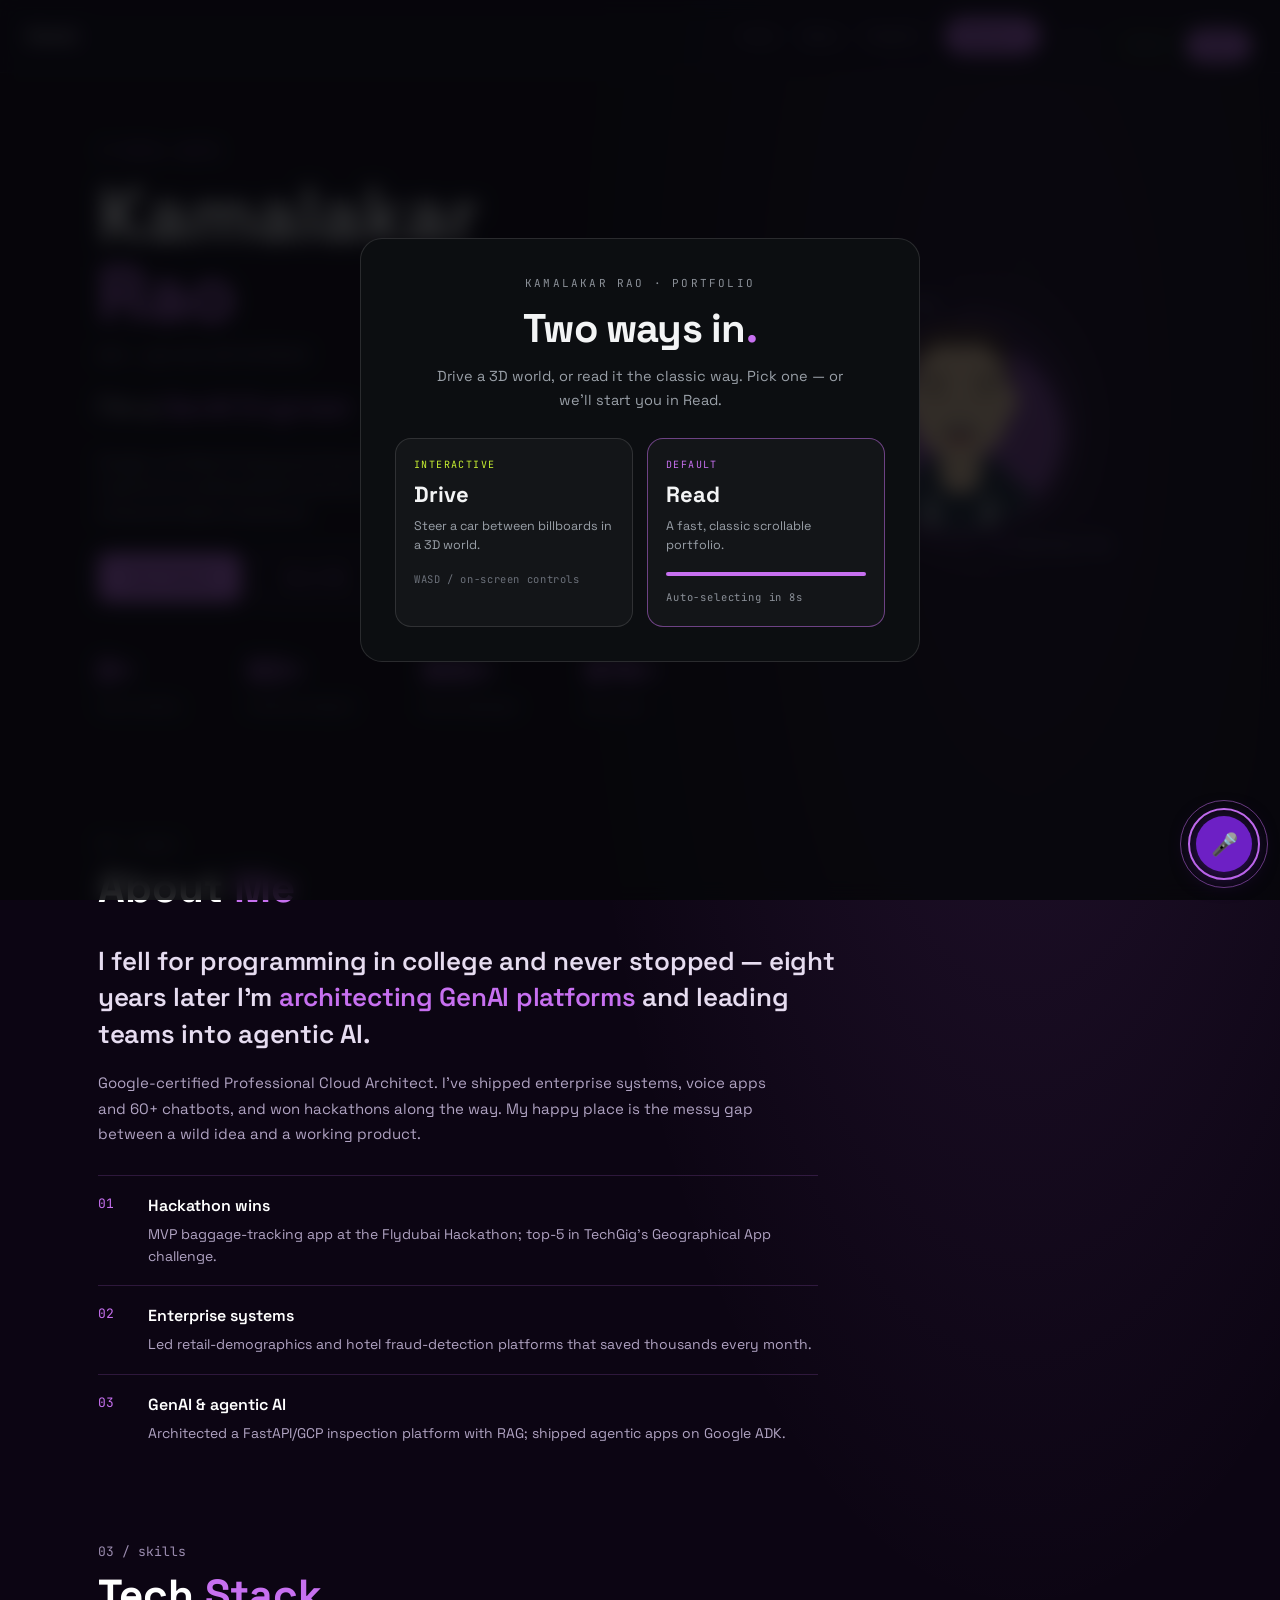
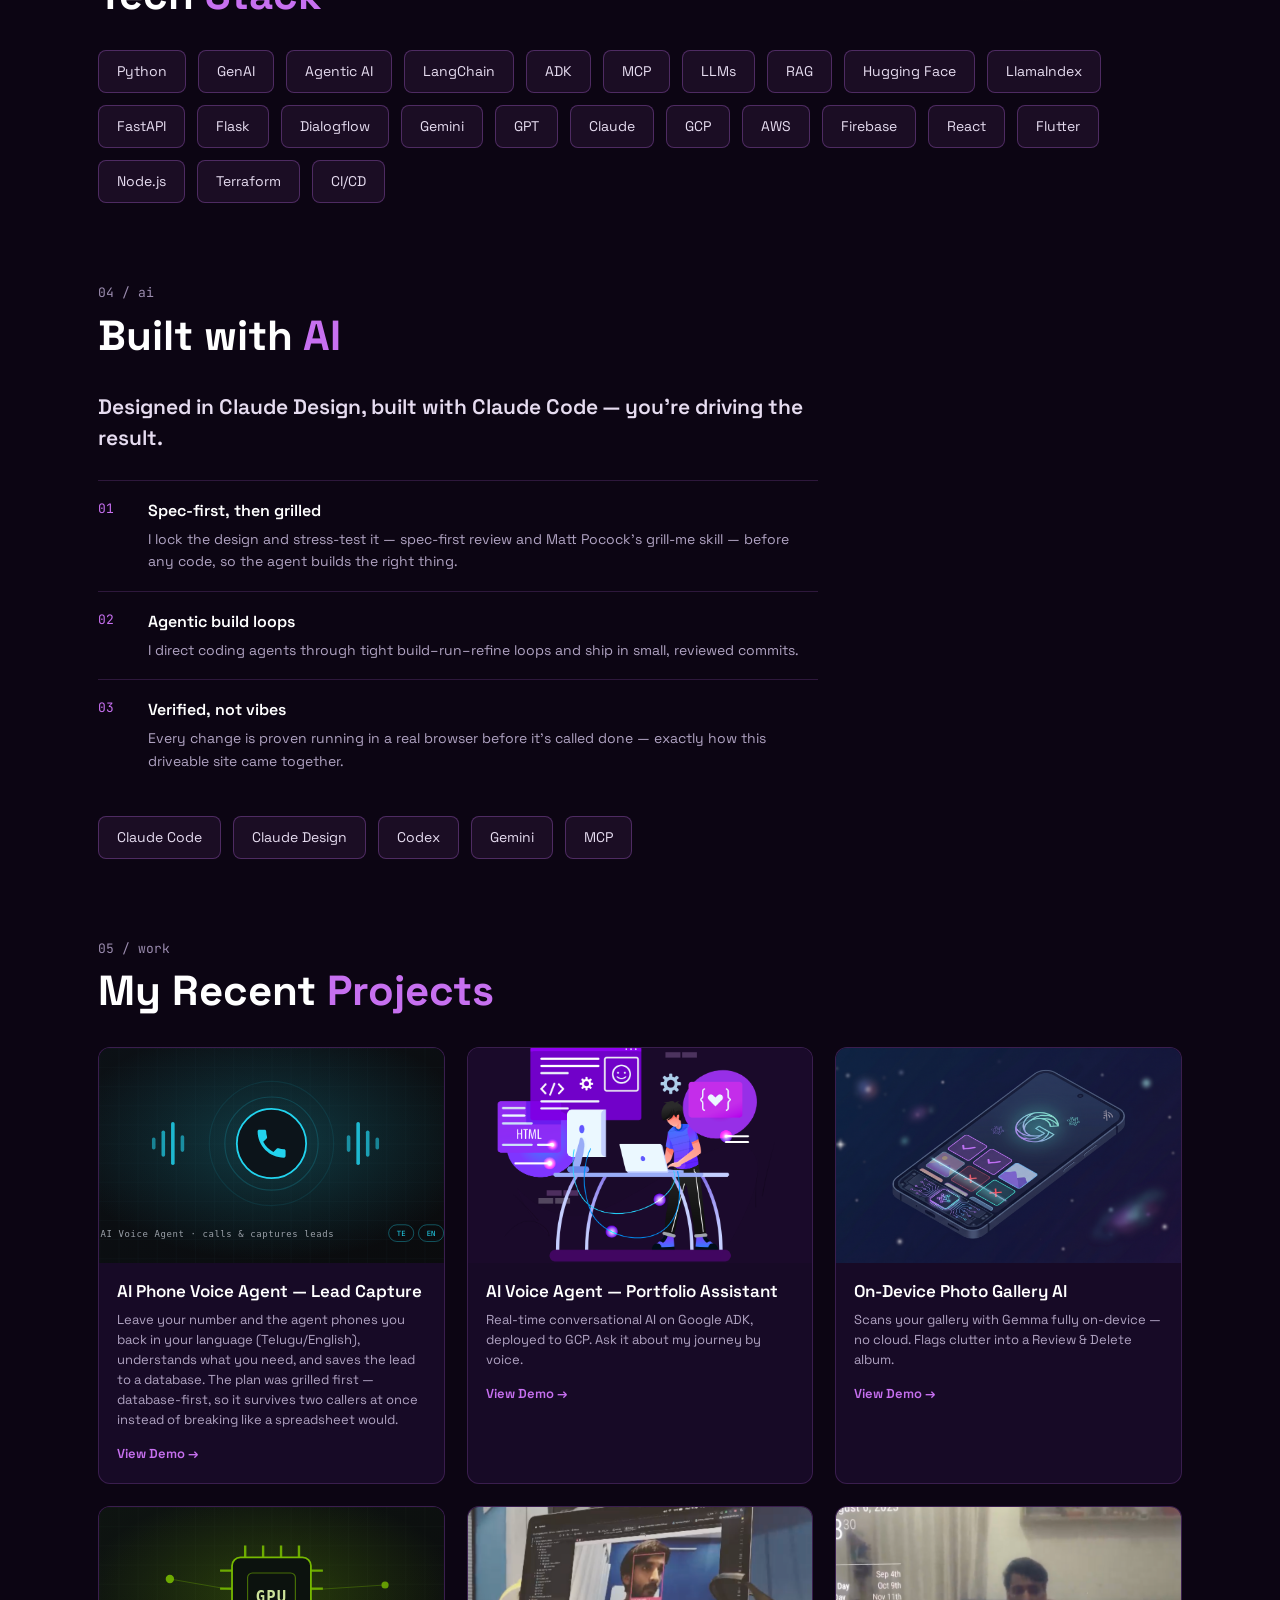
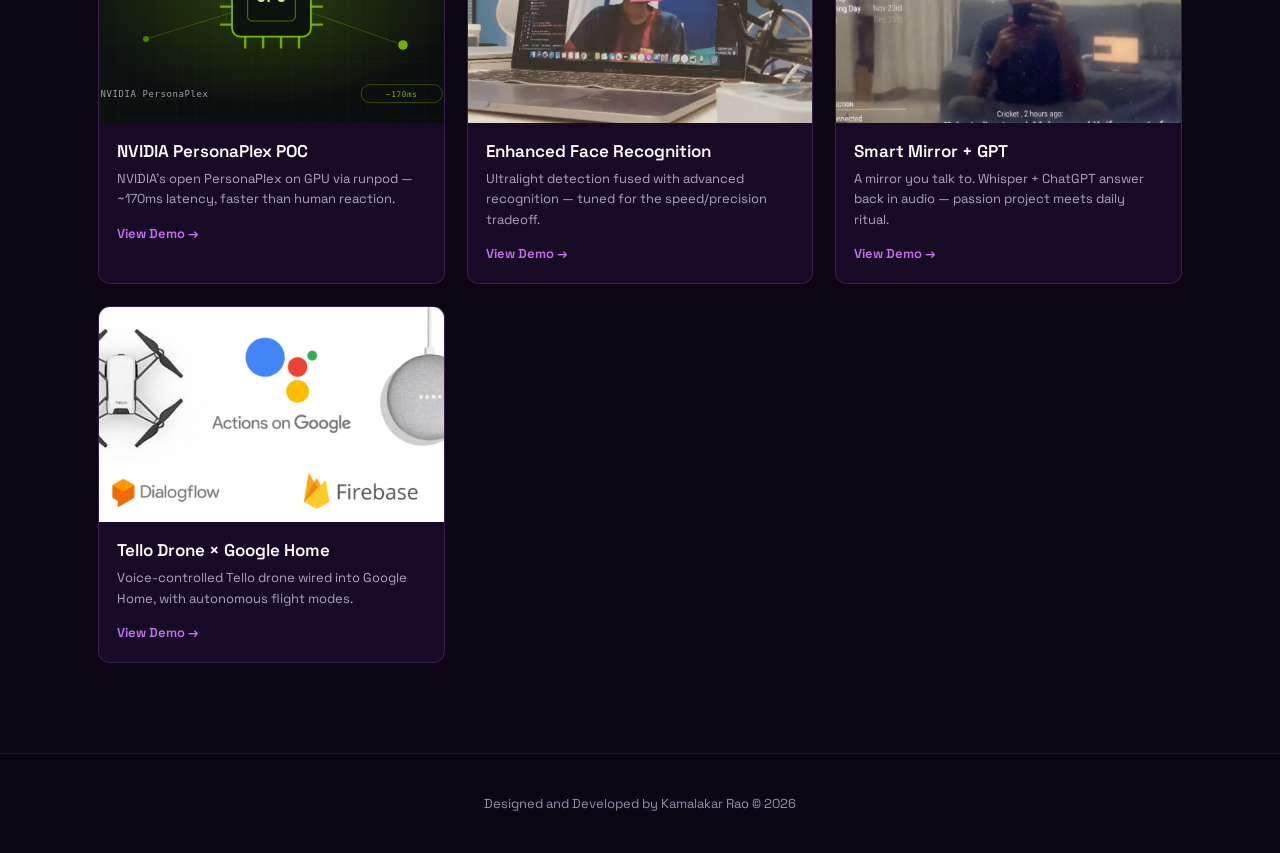
==== commit f82d1658: "deploy: 4aad2b36a7e34354f7d4a06e8f6aa1621627d30c kamalakarrao/kamal-portfolio@4aad2b36a7e34354f7d4a0" ====
--- a/index.html
+++ b/index.html
@@ -1 +1 @@
-<!doctype html><html lang="en"><head><meta charset="utf-8"/><link rel="icon" href="/favicon.png"/><meta name="viewport" content="width=device-width,initial-scale=1"/><meta name="theme-color" content="#000000"/><meta name="description" content="Web site created using create-react-app"/><link rel="manifest" href="/manifest.json"/><link rel="preconnect" href="https://fonts.googleapis.com"><link rel="preconnect" href="https://fonts.gstatic.com" crossorigin><link href="https://fonts.googleapis.com/css2?family=Space+Grotesk:wght@400;500;600;700&family=JetBrains+Mono:wght@400;500&display=swap" rel="stylesheet"><title>Kamal | Portfolio</title><meta name="description" content="Self Developed personal website build with React.js"><meta itemprop="name" content="Kamal | Portfolio"><meta itemprop="description" content="Self Developed personal website build with React.js"><meta property="og:url" content="https://kamalakarrao.github.io"><meta property="og:type" content="website"><meta property="og:title" content="Kamal | Portfolio"><meta property="og:description" content="Self Developed personal website build with React.js"><meta name="twitter:card" content="summary_large_image"><meta name="twitter:title" content="Kamal | Portfolio"><meta name="twitter:description" content="Self Developed personal website build with React.js"><script defer="defer" src="/static/js/main.224e7a89.js"></script><link href="/static/css/main.c3a213ed.css" rel="stylesheet"></head><body><noscript>You need to enable JavaScript to run this app.</noscript><div id="root"></div></body></html>+<!doctype html><html lang="en"><head><meta charset="utf-8"/><link rel="icon" href="/favicon.png"/><meta name="viewport" content="width=device-width,initial-scale=1"/><meta name="theme-color" content="#000000"/><meta name="description" content="Web site created using create-react-app"/><link rel="manifest" href="/manifest.json"/><link rel="preconnect" href="https://fonts.googleapis.com"><link rel="preconnect" href="https://fonts.gstatic.com" crossorigin><link href="https://fonts.googleapis.com/css2?family=Space+Grotesk:wght@400;500;600;700&family=JetBrains+Mono:wght@400;500&display=swap" rel="stylesheet"><title>Kamal | Portfolio</title><meta name="description" content="Self Developed personal website build with React.js"><meta itemprop="name" content="Kamal | Portfolio"><meta itemprop="description" content="Self Developed personal website build with React.js"><meta property="og:url" content="https://kamalakarrao.github.io"><meta property="og:type" content="website"><meta property="og:title" content="Kamal | Portfolio"><meta property="og:description" content="Self Developed personal website build with React.js"><meta name="twitter:card" content="summary_large_image"><meta name="twitter:title" content="Kamal | Portfolio"><meta name="twitter:description" content="Self Developed personal website build with React.js"><script defer="defer" src="/static/js/main.6a7a66b2.js"></script><link href="/static/css/main.9d8b2631.css" rel="stylesheet"></head><body><noscript>You need to enable JavaScript to run this app.</noscript><div id="root"></div></body></html>
--- a/static/css/main.9d8b2631.css
+++ b/static/css/main.9d8b2631.css
@@ -0,0 +1,7 @@
+@charset "UTF-8";@import url(https://fonts.googleapis.com/css2?family=Raleway:wght@300;400;500;600;700;800&family=Courier+Prime:wght@400;700&display=swap);body{-webkit-font-smoothing:antialiased;-moz-osx-font-smoothing:grayscale;background-color:#0d0b14;font-family:Raleway,sans-serif!important}:root{--annotation-unfocused-field-background:url('data:image/svg+xml;charset=utf-8,<svg width="1" height="1" xmlns="http://www.w3.org/2000/svg"><rect width="100%" height="100%" style="fill:rgba(0,54,255,.13)"/></svg>')}.annotationLayer section{position:absolute;text-align:left;text-align:initial}.annotationLayer .buttonWidgetAnnotation.pushButton>a,.annotationLayer .linkAnnotation>a{font-size:1em;height:100%;left:0;position:absolute;top:0;width:100%}.annotationLayer .buttonWidgetAnnotation.pushButton>canvas{left:0;position:relative;top:0;z-index:-1}.annotationLayer .buttonWidgetAnnotation.pushButton>a:hover,.annotationLayer .linkAnnotation>a:hover{background:#ff0;box-shadow:0 2px 10px #ff0;opacity:.2}.annotationLayer .textAnnotation img{cursor:pointer;position:absolute}.annotationLayer .buttonWidgetAnnotation.checkBox input,.annotationLayer .buttonWidgetAnnotation.radioButton input,.annotationLayer .choiceWidgetAnnotation select,.annotationLayer .textWidgetAnnotation input,.annotationLayer .textWidgetAnnotation textarea{background-image:url('data:image/svg+xml;charset=utf-8,<svg width="1" height="1" xmlns="http://www.w3.org/2000/svg"><rect width="100%" height="100%" style="fill:rgba(0,54,255,.13)"/></svg>');background-image:var(--annotation-unfocused-field-background);border:1px solid transparent;box-sizing:border-box;font-size:9px;height:100%;margin:0;padding:0 3px;vertical-align:top;width:100%}.annotationLayer .choiceWidgetAnnotation select option{padding:0}.annotationLayer .buttonWidgetAnnotation.radioButton input{border-radius:50%}.annotationLayer .textWidgetAnnotation textarea{font:message-box;font-size:9px;resize:none}.annotationLayer .buttonWidgetAnnotation.checkBox input[disabled],.annotationLayer .buttonWidgetAnnotation.radioButton input[disabled],.annotationLayer .choiceWidgetAnnotation select[disabled],.annotationLayer .textWidgetAnnotation input[disabled],.annotationLayer .textWidgetAnnotation textarea[disabled]{background:none;border:1px solid transparent;cursor:not-allowed}.annotationLayer .buttonWidgetAnnotation.checkBox input:hover,.annotationLayer .buttonWidgetAnnotation.radioButton input:hover,.annotationLayer .choiceWidgetAnnotation select:hover,.annotationLayer .textWidgetAnnotation input:hover,.annotationLayer .textWidgetAnnotation textarea:hover{border:1px solid #000}.annotationLayer .choiceWidgetAnnotation select:focus,.annotationLayer .textWidgetAnnotation input:focus,.annotationLayer .textWidgetAnnotation textarea:focus{background:none;border:1px solid transparent}.annotationLayer .buttonWidgetAnnotation.checkBox :focus,.annotationLayer .buttonWidgetAnnotation.radioButton :focus,.annotationLayer .choiceWidgetAnnotation select :focus,.annotationLayer .textWidgetAnnotation input :focus,.annotationLayer .textWidgetAnnotation textarea :focus{background-color:transparent;background-image:none;outline:auto}.annotationLayer .buttonWidgetAnnotation.checkBox input:checked:after,.annotationLayer .buttonWidgetAnnotation.checkBox input:checked:before,.annotationLayer .buttonWidgetAnnotation.radioButton input:checked:before{background-color:#000;content:"";display:block;position:absolute}.annotationLayer .buttonWidgetAnnotation.checkBox input:checked:after,.annotationLayer .buttonWidgetAnnotation.checkBox input:checked:before{height:80%;left:45%;width:1px}.annotationLayer .buttonWidgetAnnotation.checkBox input:checked:before{-webkit-transform:rotate(45deg);transform:rotate(45deg)}.annotationLayer .buttonWidgetAnnotation.checkBox input:checked:after{-webkit-transform:rotate(-45deg);transform:rotate(-45deg)}.annotationLayer .buttonWidgetAnnotation.radioButton input:checked:before{border-radius:50%;height:50%;left:30%;top:20%;width:50%}.annotationLayer .textWidgetAnnotation input.comb{font-family:monospace;padding-left:2px;padding-right:0}.annotationLayer .textWidgetAnnotation input.comb:focus{width:103%}.annotationLayer .buttonWidgetAnnotation.checkBox input,.annotationLayer .buttonWidgetAnnotation.radioButton input{-webkit-appearance:none;appearance:none;padding:0}.annotationLayer .popupWrapper{position:absolute;width:20em}.annotationLayer .popup{word-wrap:break-word;background-color:#ff9;border-radius:2px;box-shadow:0 2px 5px #888;cursor:pointer;font:message-box;font-size:9px;margin-left:5px;max-width:20em;padding:6px;position:absolute;white-space:normal;z-index:200}.annotationLayer .popup>*{font-size:9px}.annotationLayer .popup h1{display:inline-block}.annotationLayer .popupDate{display:inline-block;margin-left:5px}.annotationLayer .popupContent{border-top:1px solid #333;margin-top:2px;padding-top:2px}.annotationLayer .richText>*{white-space:pre-wrap}.annotationLayer .caretAnnotation,.annotationLayer .circleAnnotation svg ellipse,.annotationLayer .fileAttachmentAnnotation,.annotationLayer .freeTextAnnotation,.annotationLayer .highlightAnnotation,.annotationLayer .inkAnnotation svg polyline,.annotationLayer .lineAnnotation svg line,.annotationLayer .polygonAnnotation svg polygon,.annotationLayer .polylineAnnotation svg polyline,.annotationLayer .squareAnnotation svg rect,.annotationLayer .squigglyAnnotation,.annotationLayer .stampAnnotation,.annotationLayer .strikeoutAnnotation,.annotationLayer .underlineAnnotation{cursor:pointer}@-webkit-keyframes kr-blink{0%,to{opacity:1}50%{opacity:0}}@keyframes kr-blink{0%,to{opacity:1}50%{opacity:0}}@-webkit-keyframes kr-spin-slow{0%{-webkit-transform:rotate(0);transform:rotate(0)}to{-webkit-transform:rotate(1turn);transform:rotate(1turn)}}@keyframes kr-spin-slow{0%{-webkit-transform:rotate(0);transform:rotate(0)}to{-webkit-transform:rotate(1turn);transform:rotate(1turn)}}@-webkit-keyframes kr-spin-rev{0%{-webkit-transform:rotate(1turn);transform:rotate(1turn)}to{-webkit-transform:rotate(0);transform:rotate(0)}}@keyframes kr-spin-rev{0%{-webkit-transform:rotate(1turn);transform:rotate(1turn)}to{-webkit-transform:rotate(0);transform:rotate(0)}}@-webkit-keyframes kr-load{0%{-webkit-transform:translateX(-100%);transform:translateX(-100%)}to{-webkit-transform:translateX(0);transform:translateX(0)}}@keyframes kr-load{0%{-webkit-transform:translateX(-100%);transform:translateX(-100%)}to{-webkit-transform:translateX(0);transform:translateX(0)}}@-webkit-keyframes kr-bob{0%,to{-webkit-transform:translateY(0);transform:translateY(0)}50%{-webkit-transform:translateY(-6px);transform:translateY(-6px)}}@keyframes kr-bob{0%,to{-webkit-transform:translateY(0);transform:translateY(0)}50%{-webkit-transform:translateY(-6px);transform:translateY(-6px)}}@-webkit-keyframes kr-pop{0%{opacity:0;-webkit-transform:translateY(14px) scale(.97);transform:translateY(14px) scale(.97)}to{opacity:1;-webkit-transform:none;transform:none}}@keyframes kr-pop{0%{opacity:0;-webkit-transform:translateY(14px) scale(.97);transform:translateY(14px) scale(.97)}to{opacity:1;-webkit-transform:none;transform:none}}.kr-root{-webkit-font-smoothing:antialiased;color:#e9eaec;font-family:Space Grotesk,sans-serif;min-height:100vh;position:relative;width:100%}.kr-root *,.kr-root :after,.kr-root :before{box-sizing:border-box}.kr-root ::selection{background:#c8f031;color:#0a0b0d}.kr-mono{font-family:JetBrains Mono,monospace}.kr-modebar{align-items:center;display:flex;gap:12px;position:fixed;right:24px;top:24px;z-index:140}.kr-modebar__label{color:#6b7079;font-family:JetBrains Mono,monospace;font-size:10px;letter-spacing:.18em;text-transform:uppercase}.kr-modebar__group{backdrop-filter:blur(12px);-webkit-backdrop-filter:blur(12px);background:rgba(18,20,24,.7);border:1px solid hsla(0,0%,100%,.1);border-radius:100px;display:flex;padding:4px}.kr-modebtn{background:transparent;border:none;border-radius:100px;color:#8b9098;cursor:pointer;font-family:JetBrains Mono,monospace;font-size:11px;font-weight:500;letter-spacing:.12em;padding:8px 16px;text-transform:uppercase;transition:all .25s ease}.kr-modebtn--live.is-active{background:#c8f031;color:#0a0b0d;font-weight:600}.kr-modebtn--read.is-active{background:#c770f0;color:#160a24;font-weight:600}.kr-drive{background:#0a0b0d;height:100vh;height:100dvh;left:0;overflow:hidden;position:fixed;top:0;width:100vw}.kr-drive__canvas{display:block;height:100%;inset:0;position:absolute;width:100%}.kr-drive__vignette{background:radial-gradient(125% 100% at 50% 12%,rgba(10,11,13,0) 42%,rgba(10,11,13,.5) 82%,rgba(10,11,13,.92) 100%);inset:0;pointer-events:none;position:absolute;z-index:2}.kr-drive__topbar{align-items:center;color:#e9eaec;display:flex;font-family:JetBrains Mono,monospace;font-size:13px;font-weight:500;gap:10px;left:28px;letter-spacing:.1em;position:absolute;top:24px;z-index:10}.kr-drive__dot{background:#c8f031;border-radius:50%;box-shadow:0 0 12px #c8f031;height:9px;width:9px}.kr-controls{backdrop-filter:blur(10px);-webkit-backdrop-filter:blur(10px);background:rgba(14,16,20,.66);border:1px solid hsla(0,0%,100%,.1);border-radius:14px;bottom:26px;left:28px;max-width:260px;padding:16px 18px;position:absolute;z-index:10}.kr-controls__title{color:#c8f031;font-family:JetBrains Mono,monospace;font-size:10px;letter-spacing:.16em;margin-bottom:12px;text-transform:uppercase}.kr-controls__list{color:#aeb3bb;display:flex;flex-direction:column;font-size:12.5px;gap:9px}.kr-controls__row{align-items:center;display:flex;gap:9px}.kr-controls__keys{display:inline-flex;gap:3px}.kr-kbd{align-items:center;background:hsla(0,0%,100%,.08);border:1px solid hsla(0,0%,100%,.16);border-radius:6px;color:#e9eaec;display:inline-flex;font-family:JetBrains Mono,monospace;font-size:11px;height:22px;justify-content:center;min-width:22px;padding:0 5px}.kr-prompt{align-items:center;backdrop-filter:blur(10px);-webkit-backdrop-filter:blur(10px);background:rgba(200,240,49,.12);border:1px solid rgba(200,240,49,.5);border-radius:100px;bottom:38px;display:flex;gap:12px;left:50%;opacity:0;padding:13px 20px;pointer-events:none;position:absolute;-webkit-transform:translate(-50%,14px);transform:translate(-50%,14px);transition:opacity .25s ease,-webkit-transform .25s ease;transition:opacity .25s ease,transform .25s ease;transition:opacity .25s ease,transform .25s ease,-webkit-transform .25s ease;z-index:10}.kr-prompt.is-visible{opacity:1;-webkit-transform:translate(-50%);transform:translate(-50%)}.kr-prompt__text{color:#eef2dd;font-size:14px;font-weight:500}.kr-prompt__key{border:1px solid rgba(200,240,49,.6);border-radius:100px;color:#c8f031;font-family:JetBrains Mono,monospace;font-size:11px;letter-spacing:.08em;padding:4px 10px}.kr-prompt__key--tap,.kr-touch{display:none}.kr-touch__group{display:flex;gap:14px;position:absolute;z-index:12}.kr-touch__steer{bottom:26px;left:22px}.kr-touch__pedals{bottom:100px;flex-direction:column;right:22px}.kr-touch__btn{-webkit-tap-highlight-color:transparent;align-items:center;backdrop-filter:blur(10px);-webkit-backdrop-filter:blur(10px);background:rgba(14,16,20,.72);border:1px solid rgba(200,240,49,.35);border-radius:50%;color:#e9eaec;cursor:pointer;display:flex;font-size:20px;height:60px;justify-content:center;touch-action:none;-ms-user-select:none;user-select:none;-webkit-user-select:none;width:60px}.kr-touch__btn:active{background:rgba(200,240,49,.18);border-color:rgba(200,240,49,.7)}.kr-touch__btn--go{color:#c8f031}.kr-touch__btn:before{border-bottom:15px solid;border-left:11px solid transparent;border-right:11px solid transparent;content:"";height:0;width:0}.kr-touch__btn--up:before{-webkit-transform:rotate(0deg);transform:rotate(0deg)}.kr-touch__btn--down:before{-webkit-transform:rotate(180deg);transform:rotate(180deg)}.kr-touch__btn--left:before{-webkit-transform:rotate(-90deg);transform:rotate(-90deg)}.kr-touch__btn--right:before{-webkit-transform:rotate(90deg);transform:rotate(90deg)}.kr-loading{align-items:center;background:#0a0b0d;display:flex;flex-direction:column;inset:0;justify-content:center;position:absolute;z-index:30}.kr-loading__label{color:#c8f031;font-family:JetBrains Mono,monospace;font-size:11px;letter-spacing:.22em;margin-bottom:22px;text-transform:uppercase}.kr-loading__name{color:#f3f4f5;font-size:clamp(34px,6vw,60px);font-weight:700;letter-spacing:-.03em;line-height:1}.kr-loading__name span{color:#c8f031}.kr-loading__bar{background:hsla(0,0%,100%,.1);border-radius:3px;height:3px;margin-top:30px;overflow:hidden;width:240px}.kr-loading__fill{-webkit-animation:kr-load 1.5s cubic-bezier(.4,.1,.2,1) forwards;animation:kr-load 1.5s cubic-bezier(.4,.1,.2,1) forwards;background:#c8f031;height:100%;width:100%}.kr-loading__sub{color:#5f646d;font-family:JetBrains Mono,monospace;font-size:11px;letter-spacing:.1em;margin-top:20px}.kr-modal__backdrop{align-items:center;backdrop-filter:blur(6px);-webkit-backdrop-filter:blur(6px);background:rgba(6,7,9,.72);display:flex;inset:0;justify-content:center;padding:24px;position:fixed;z-index:150}.kr-modal{-webkit-animation:kr-pop .3s cubic-bezier(.2,.8,.2,1) both;animation:kr-pop .3s cubic-bezier(.2,.8,.2,1) both;background:#0c0e11;border:1px solid hsla(0,0%,100%,.12);border-radius:20px;max-height:86vh;max-width:560px;overflow:auto;position:relative;width:100%}.kr-modal__close{background:rgba(18,20,24,.8);border:1px solid hsla(0,0%,100%,.16);border-radius:50%;color:#c8d0d8;cursor:pointer;font-size:16px;height:34px;line-height:1;position:absolute;right:16px;top:16px;width:34px;z-index:2}.kr-modal__img{aspect-ratio:16/9;background:linear-gradient(135deg,#15181d,#0c0e11);border-radius:20px 20px 0 0;overflow:hidden}.kr-modal__img img{height:100%;object-fit:cover;width:100%}.kr-modal__body{padding:30px 32px 34px}.kr-tags{display:flex;flex-wrap:wrap;gap:8px;margin-bottom:16px}.kr-tag{border:1px solid rgba(200,240,49,.4);border-radius:100px;color:#c8f031;font-family:JetBrains Mono,monospace;font-size:10px;letter-spacing:.1em;padding:4px 10px;text-transform:uppercase}.kr-modal__title{color:#f3f4f5;font-size:26px;font-weight:700;letter-spacing:-.02em;margin:0}.kr-modal__desc{color:#9aa0a8;font-size:15.5px;line-height:1.7;margin:14px 0 26px}.kr-modal__cta{align-items:center;background:#c8f031;border-radius:100px;color:#0a0b0d;display:inline-flex;font-size:14px;font-weight:600;gap:10px;padding:13px 24px;text-decoration:none}.kr-modal__cta span{font-family:JetBrains Mono,monospace}.kr-modal__pad{padding:36px 34px 38px}.kr-eyebrow{color:#c8f031;font-family:JetBrains Mono,monospace;font-size:11px;letter-spacing:.2em;margin-bottom:18px;text-transform:uppercase}.kr-about__lead{color:#e9eaec;font-size:25px;font-weight:600;letter-spacing:-.02em;line-height:1.28;margin:0}.kr-about__lead span{color:#c8f031}.kr-about__body{color:#9aa0a8;font-size:15px;line-height:1.7;margin:20px 0 28px}.kr-wins{display:flex;flex-direction:column}.kr-win{border-top:1px solid hsla(0,0%,100%,.08);display:flex;gap:18px;padding:18px 0}.kr-win__n{color:#c8f031;font-family:JetBrains Mono,monospace;font-size:12px;min-width:30px}.kr-win__title{color:#e9eaec;font-size:15px;font-weight:600}.kr-win__body{color:#8b9098;font-size:13.5px;line-height:1.6;margin-top:5px}.kr-skills__title{color:#e9eaec;font-size:25px;font-weight:600;letter-spacing:-.02em;margin:0 0 24px}.kr-chips{display:flex;flex-wrap:wrap;gap:9px}.kr-chip{border:1px solid hsla(0,0%,100%,.12);border-radius:100px;color:#cdd0d5;font-family:JetBrains Mono,monospace;font-size:13px;padding:9px 15px}.kr-contact__pad{padding:40px 34px 42px}.kr-contact__title{color:#f3f4f5;font-size:clamp(30px,4vw,42px);font-weight:700;letter-spacing:-.03em;line-height:1.05;margin:0 0 30px}.kr-contact__links{display:flex;flex-wrap:wrap;gap:12px}.kr-contact__primary{background:#c8f031;border-radius:100px;color:#0a0b0d;font-weight:600}.kr-contact__ghost,.kr-contact__primary{font-size:14px;padding:13px 24px;text-decoration:none}.kr-contact__ghost{border:1px solid hsla(0,0%,100%,.18);border-radius:100px;color:#e9eaec;font-weight:500}@-webkit-keyframes kr-fill{0%{width:0}to{width:100%}}@keyframes kr-fill{0%{width:0}to{width:100%}}.kr-welcome{align-items:center;-webkit-animation:kr-pop .3s cubic-bezier(.2,.8,.2,1) both;animation:kr-pop .3s cubic-bezier(.2,.8,.2,1) both;backdrop-filter:blur(10px);-webkit-backdrop-filter:blur(10px);background:rgba(6,7,9,.82);display:flex;inset:0;justify-content:center;padding:24px;position:fixed;z-index:200}.kr-welcome__card{background:#0c0e11;border:1px solid hsla(0,0%,100%,.12);border-radius:22px;max-width:560px;padding:36px 34px 34px;text-align:center;width:100%}.kr-welcome__eyebrow{color:#8b9098;font-family:JetBrains Mono,monospace;font-size:11px;letter-spacing:.2em;margin-bottom:14px;text-transform:uppercase}.kr-welcome__title{color:#f3f4f5;font-size:clamp(28px,5vw,40px);font-weight:700;letter-spacing:-.02em;margin:0}.kr-welcome__title span{color:#c770f0}.kr-welcome__sub{color:#9aa0a8;font-size:14.5px;line-height:1.6;margin:12px auto 26px;max-width:420px}.kr-welcome__opts{grid-gap:14px;display:grid;gap:14px;grid-template-columns:1fr 1fr}.kr-welcome__opt{align-items:flex-start;background:hsla(0,0%,100%,.03);border:1px solid hsla(0,0%,100%,.12);border-radius:16px;cursor:pointer;display:flex;flex-direction:column;font-family:inherit;gap:6px;overflow:hidden;padding:18px 18px 20px;position:relative;text-align:left;transition:border-color .15s ease,background .15s ease,-webkit-transform .15s ease;transition:transform .15s ease,border-color .15s ease,background .15s ease;transition:transform .15s ease,border-color .15s ease,background .15s ease,-webkit-transform .15s ease}.kr-welcome__opt:hover{-webkit-transform:translateY(-2px);transform:translateY(-2px)}.kr-welcome__opt--drive:hover{background:rgba(200,240,49,.06);border-color:rgba(200,240,49,.6)}.kr-welcome__opt--read{border-color:rgba(199,112,240,.5)}.kr-welcome__opt--read:hover{background:rgba(199,112,240,.08);border-color:rgba(199,112,240,.85)}.kr-welcome__opt-tag{font-family:JetBrains Mono,monospace;font-size:10px;letter-spacing:.14em;text-transform:uppercase}.kr-welcome__opt--drive .kr-welcome__opt-tag{color:#c8f031}.kr-welcome__opt--read .kr-welcome__opt-tag{color:#c770f0}.kr-welcome__opt-name{color:#f3f4f5;font-size:22px;font-weight:700}.kr-welcome__opt-desc{color:#9aa0a8;font-size:12.5px;line-height:1.5}.kr-welcome__hint{color:#6b7079;font-family:JetBrains Mono,monospace;font-size:10.5px;letter-spacing:.06em;margin-top:12px}.kr-welcome__bar{background:hsla(0,0%,100%,.1);border-radius:3px;height:4px;margin-top:12px;overflow:hidden;width:100%}.kr-welcome__bar-fill{-webkit-animation:kr-fill linear forwards;animation:kr-fill linear forwards;background:#c770f0;display:block;height:100%;width:0}.kr-welcome__auto{color:#8b9098;font-family:JetBrains Mono,monospace;font-size:10.5px;letter-spacing:.08em;margin-top:8px}@media (max-width:520px){.kr-welcome__opts{grid-template-columns:1fr}.kr-welcome__opt--drive .kr-welcome__hint{display:none}}.kr-classic{background:#0c0513;min-height:100vh;overflow:hidden;position:relative;width:100%}.kr-classic__glow{background:radial-gradient(60% 50% at 80% 10%,rgba(199,112,240,.12),transparent 60%);inset:0;pointer-events:none;position:absolute}.kr-nav{align-items:center;backdrop-filter:blur(10px);-webkit-backdrop-filter:blur(10px);background:rgba(18,8,30,.6);border-bottom:1px solid hsla(0,0%,100%,.06);display:flex;gap:26px;left:0;padding:18px 240px 18px 28px;position:fixed;right:0;top:0;z-index:90}.kr-nav__logo{color:#fff;font-size:16px;font-weight:700;letter-spacing:.02em}.kr-nav__logo span{color:#c770f0}.kr-nav__spacer{flex:1 1}.kr-nav__link{background:none;border:none;color:#b8a9c9;cursor:pointer;font-family:inherit;font-size:13px;padding:0}.kr-nav__link:hover{color:#fff}.kr-nav__resume{background:#c770f0;border:none;border-radius:100px;color:#160a24;cursor:pointer;font-family:inherit;font-size:13px;font-weight:600;padding:8px 16px;transition:-webkit-filter .2s ease;transition:filter .2s ease;transition:filter .2s ease,-webkit-filter .2s ease}.kr-nav__resume:hover{-webkit-filter:brightness(1.08);filter:brightness(1.08)}.kr-hero{grid-gap:50px;align-items:center;display:grid;gap:50px;grid-template-columns:1.2fr .9fr;margin:0 auto;max-width:1140px;padding:140px 28px 80px;position:relative;z-index:2}.kr-hero__greeting{color:#c770f0;font-family:JetBrains Mono,monospace;font-size:14px;margin-bottom:14px}.kr-hero__name{color:#fff;font-size:clamp(44px,6.5vw,76px);font-weight:700;line-height:1.04;margin:0}.kr-hero__name span{color:#c770f0}.kr-hero__aka{color:#b8a9c9;font-size:15px;margin-top:10px}.kr-hero__role{color:#e6dcf0;font-size:clamp(18px,2.4vw,26px);font-weight:500;margin-top:22px}.kr-hero__role span{color:#c770f0}.kr-hero__bio{color:#b0a3c2;font-size:15px;line-height:1.7;margin-top:22px;max-width:480px}.kr-hero__cta{display:flex;flex-wrap:wrap;gap:14px;margin-top:28px}.kr-cbtn-primary{background:#c770f0;border:none;border-radius:8px;color:#1a0a2a}.kr-cbtn-outline,.kr-cbtn-primary{cursor:pointer;font-family:inherit;font-size:14px;font-weight:600;padding:13px 26px}.kr-cbtn-outline{background:transparent;border:1px solid #c770f0;border-radius:8px;color:#c770f0}.kr-hero__resume{display:none}.kr-hero__stats{grid-gap:38px;display:grid;gap:38px;grid-template-columns:repeat(4,auto);margin-top:46px}.kr-stat__num{color:#c770f0;font-size:30px;font-weight:700}.kr-stat__label{color:#9b8caf;font-size:12px;margin-top:4px}.kr-avatar,.kr-hero__right{display:flex;justify-content:center}.kr-avatar{align-items:center;height:300px;position:relative;width:300px}.kr-avatar__ring1{-webkit-animation:kr-spin-slow 26s linear infinite;animation:kr-spin-slow 26s linear infinite;border:1px dashed rgba(199,112,240,.4);border-radius:50%;inset:0;position:absolute}.kr-avatar__ring2{-webkit-animation:kr-spin-rev 20s linear infinite;animation:kr-spin-rev 20s linear infinite;border:1px solid rgba(199,112,240,.25);border-radius:50%;inset:30px;position:absolute}.kr-avatar__circle{background:#1a0a2a;border:2px solid rgba(199,112,240,.5);border-radius:50%;box-shadow:0 0 50px rgba(199,112,240,.3);height:210px;overflow:hidden;width:210px}.kr-avatar__circle img{height:100%;object-fit:cover;width:100%}.kr-badge{align-items:center;background:#1a0a2a;border:1px solid hsla(0,0%,100%,.1);border-radius:100px;color:#e6dcf0;display:flex;font-size:12px;gap:8px;padding:8px 14px;position:absolute}.kr-badge--1{left:-20px;top:8px}.kr-badge--2{bottom:16px;right:-16px}.kr-badge__dot{border-radius:50%;height:8px;width:8px}.kr-badge__dot--teal{background:#2dd4bf}.kr-badge__dot--purple{background:#c770f0}.kr-section{margin:0 auto;max-width:1140px;padding:40px 28px 90px;position:relative;z-index:2}.kr-section__idx{color:#9b8caf;font-family:JetBrains Mono,monospace;font-size:13px}.kr-section__idx--gap{margin-top:80px}.kr-section__title{color:#fff;font-size:clamp(28px,4vw,42px);font-weight:700;margin:8px 0 30px}.kr-section__title span{color:#c770f0}.kr-skillgrid{display:flex;flex-wrap:wrap;gap:12px}.kr-skillpill{background:rgba(199,112,240,.08);border:1px solid rgba(199,112,240,.3);border-radius:8px;color:#e6dcf0;font-size:14px;padding:10px 18px}.kr-projgrid{grid-gap:22px;display:grid;gap:22px;grid-template-columns:repeat(3,1fr)}.kr-card{background:#170a26;border:1px solid rgba(199,112,240,.2);border-radius:12px;overflow:hidden}.kr-card__media{aspect-ratio:16/10;background:#1a0a2a;overflow:hidden}.kr-card__media img{height:100%;object-fit:cover;width:100%}.kr-card__placeholder{align-items:center;background:repeating-linear-gradient(45deg,#1c0c2e,#1c0c2e 12px,#170a26 0,#170a26 24px);color:#6b4d85;display:flex;font-family:JetBrains Mono,monospace;font-size:11px;height:100%;justify-content:center;width:100%}.kr-card__body{padding:18px}.kr-card__title{color:#fff;font-size:17px;font-weight:600;margin:0 0 8px}.kr-card__desc{color:#b0a3c2;font-size:13px;line-height:1.55;margin:0}.kr-card__demo{align-items:center;background:none;border:none;color:#c770f0;cursor:pointer;display:inline-flex;font-family:inherit;font-size:13px;font-weight:600;gap:6px;margin-top:14px;padding:0;text-decoration:none;transition:gap .15s ease,-webkit-filter .15s ease;transition:gap .15s ease,filter .15s ease;transition:gap .15s ease,filter .15s ease,-webkit-filter .15s ease}.kr-card__demo:hover{-webkit-filter:brightness(1.15);filter:brightness(1.15);gap:10px}.kr-about-lead{color:#e6dcf0;font-size:clamp(20px,2.6vw,26px);font-weight:600;letter-spacing:-.01em;line-height:1.4;margin:0 0 18px;max-width:760px}.kr-about-lead span{color:#c770f0}.kr-about-body{color:#b0a3c2;font-size:15px;line-height:1.7;margin:0 0 28px;max-width:680px}.kr-ai-hook{color:#e6dcf0;font-size:clamp(17px,2.1vw,21px);font-weight:600;line-height:1.5;margin:0 0 26px;max-width:720px}.kr-ai-list{display:flex;flex-direction:column;max-width:720px}.kr-ai-item{border-top:1px solid rgba(199,112,240,.18);display:flex;gap:18px;padding:18px 0}.kr-ai-item__n{color:#c770f0;font-family:JetBrains Mono,monospace;font-size:13px;min-width:32px}.kr-ai-item__title{color:#fff;font-size:16px;font-weight:600}.kr-ai-item__body{color:#b0a3c2;font-size:14px;line-height:1.6;margin-top:5px}.kr-ai-tools{display:flex;flex-wrap:wrap;gap:12px;margin-top:26px}.kr-footer{border-top:1px solid hsla(0,0%,100%,.06);color:#9b8caf;font-size:13px;padding:40px;position:relative;text-align:center;z-index:2}@media (max-width:860px){.kr-hero{gap:36px;grid-template-columns:1fr;padding-top:110px}.kr-hero__right{order:-1}.kr-hero__stats{gap:24px 38px;grid-template-columns:repeat(2,auto)}.kr-projgrid{grid-template-columns:1fr}.kr-nav{gap:16px;padding-right:28px}.kr-nav__link{display:none}}@media (max-width:600px){.kr-modebar{gap:8px;right:14px;top:16px}.kr-modebar__label{display:none}.kr-modebtn{font-size:10px;padding:7px 13px}.kr-nav{padding:16px 18px}.kr-nav__resume{display:none}.kr-hero__resume{display:inline-flex}.kr-hero{padding:96px 22px 64px}.kr-section{padding:30px 22px 70px}.kr-hero__stats{gap:22px 30px}}@media (max-width:520px){.kr-controls{display:none}.kr-avatar{height:250px;width:250px}.kr-avatar__circle{height:178px;width:178px}}@media (hover:none) and (pointer:coarse){.kr-touch{display:block}.kr-controls{display:none}.kr-prompt{cursor:pointer}.kr-prompt.is-visible{pointer-events:auto}.kr-prompt__key--kbd{display:none}.kr-prompt__key--tap{display:inline-block}.agent-fab-wrapper{bottom:calc(18px + env(safe-area-inset-bottom));right:18px}.kr-touch__pedals{bottom:calc(96px + env(safe-area-inset-bottom));right:18px}.kr-touch__steer{bottom:calc(20px + env(safe-area-inset-bottom));left:18px}.kr-prompt{bottom:calc(178px + env(safe-area-inset-bottom))}}:root{--bg:#0d0b14;--bg2:#13111e;--bg3:#1a1728;--border:#1e1b2e;--border2:#2a2740;--accent:#c770f0;--accent2:#6d20c5;--teal:#5de3c8;--text:#f0eefa;--muted:#8878a8;--muted2:#5a4d78;--mono:"Courier Prime",monospace;--imp-text-color:#c770f0;--section-background-color:linear-gradient(to bottom left,hsla(0,3%,6%,.582),rgba(12,8,24,.904));--image-gradient:linear-gradient(to bottom left,hsla(0,3%,6%,.678),rgba(12,10,22,.863))}body{background-color:#0d0b14!important;background-color:var(--bg)!important;color:#f0eefa;color:var(--text)}.purple{color:#c770f0!important;color:var(--accent)!important}button:focus{box-shadow:none!important}#preloader{background-color:#0d0b14;background-color:var(--bg);background-image:url(/static/media/pre.d4812f51c8c80976eaab.svg);background-position:50%;background-repeat:no-repeat;height:100%;left:0;position:fixed;top:0;width:100%;z-index:999999}#preloader-none{opacity:0}#no-scroll{height:100vh;overflow:hidden}::-webkit-scrollbar{width:7px}::-webkit-scrollbar-track{background:#2d1950}::-webkit-scrollbar-thumb{background:rgba(178,121,216,.959);border-radius:12px}::-webkit-scrollbar-thumb:hover{background:rgba(222,130,235,.911);border-radius:12px}.navbar{backdrop-filter:blur(12px)!important;-webkit-backdrop-filter:blur(12px)!important;background:rgba(13,11,20,.85)!important;border-bottom:1px solid #1e1b2e;border-bottom:1px solid var(--border);display:flex!important;height:64px;padding:0 48px!important;position:fixed!important;top:0;transition:all .3s ease!important;width:100%;z-index:1000}.navbar.sticky{background:rgba(13,11,20,.95)!important;box-shadow:0 4px 24px rgba(0,0,0,.3)!important}.navbar-brand{color:#f0eefa!important;color:var(--text)!important;font-family:Raleway,sans-serif!important;font-size:20px!important;font-weight:800!important;letter-spacing:-.02em;text-decoration:none!important}.navbar-brand .logo-dot{color:#c770f0;color:var(--accent)}.navbar-toggler{background:transparent!important;border-color:transparent!important;position:relative!important}.navbar-toggler span{background-color:#c770f0!important;background-color:var(--accent)!important;display:block!important;height:4px!important;left:0!important;margin-bottom:5px!important;margin-top:5px!important;opacity:1!important;-webkit-transform:rotate(0deg)!important;transform:rotate(0deg)!important;width:27px!important}.navbar-toggler:active,.navbar-toggler:focus{outline:0!important}.navbar-toggler span:first-child,.navbar-toggler span:nth-child(3){transition:-webkit-transform .35s ease-in-out!important;transition:transform .35s ease-in-out!important;transition:transform .35s ease-in-out,-webkit-transform .35s ease-in-out!important}.navbar-toggler:not(.collapsed) span:first-child{left:12px!important;opacity:.9!important;position:absolute!important;top:10px!important;-webkit-transform:rotate(135deg)!important;transform:rotate(135deg)!important}.navbar-toggler:not(.collapsed) span:nth-child(2){background-color:transparent!important;height:12px!important;visibility:hidden!important}.navbar-toggler:not(.collapsed) span:nth-child(3){left:12px!important;opacity:.9!important;position:absolute!important;top:10px!important;-webkit-transform:rotate(-135deg)!important;transform:rotate(-135deg)!important}@media (min-width:768px){.navbar-toggler{display:none!important}.navbar-collapse{display:flex!important;flex:1 1;justify-content:flex-end}}@media (max-width:767px){.navbar{flex-wrap:wrap;height:auto;padding:0 20px!important}.navbar-brand{padding:12px 0}.navbar-collapse{align-items:flex-start;border-top:1px solid #1e1b2e;border-top:1px solid var(--border);display:none;flex-direction:column;padding:12px 0 20px;width:100%}.navbar-collapse.nav-open{display:flex}.navbar-nav .nav-link:after{display:none}.nav-resume-btn{margin-top:8px}}.navbar-nav{align-items:center;flex-direction:row!important;gap:4px;margin:0;padding:0}@media (max-width:767px){.navbar-nav{align-items:flex-start;flex-direction:column!important;gap:0}}.navbar-nav .nav-link{color:#8878a8!important;color:var(--muted)!important;font-family:Raleway,sans-serif!important;font-size:14px!important;font-weight:500!important;letter-spacing:.04em;padding:8px 14px!important;position:relative;text-transform:uppercase;transition:color .2s!important}.navbar-nav .nav-link:hover{color:#f0eefa!important;color:var(--text)!important}.navbar-nav .nav-link:after{background:#c770f0;background:var(--accent);border-radius:2px;bottom:4px;content:"";height:2px;left:14px;position:absolute;transition:width .25s ease;width:0}.navbar-nav .nav-link:hover:after{width:calc(100% - 28px)}.nav-resume-btn{align-items:center;background:#6d20c5!important;background:var(--accent2)!important;border:none!important;border-radius:6px!important;color:#fff!important;cursor:pointer;display:inline-flex;font-family:Raleway,sans-serif!important;font-size:14px!important;font-weight:600!important;padding:8px 20px!important;text-decoration:none!important;transition:background .2s!important}.nav-resume-btn:hover{background:#c770f0!important;background:var(--accent)!important;color:#fff!important}@media (max-width:767px){.navbar{padding:0 20px!important}.navbar-nav .nav-link:after{display:none}}.hero-section{grid-gap:48px;align-items:center;background-color:#0d0b14;background-color:var(--bg);display:grid;gap:48px;grid-template-columns:1fr 420px;min-height:100vh;overflow:hidden;padding:96px 48px 48px;position:relative}.hero-section:before{background-image:linear-gradient(#1e1b2e 1px,transparent 0),linear-gradient(90deg,#1e1b2e 1px,transparent 0);background-image:linear-gradient(var(--border) 1px,transparent 1px),linear-gradient(90deg,var(--border) 1px,transparent 1px);background-size:48px 48px;inset:0;opacity:.35}.hero-section:after,.hero-section:before{content:"";pointer-events:none;position:absolute}.hero-section:after{background:radial-gradient(circle,rgba(199,112,240,.12) 0,transparent 70%);height:700px;left:-200px;top:-200px;width:700px}@-webkit-keyframes fade-up{0%{opacity:0;-webkit-transform:translateY(20px);transform:translateY(20px)}to{opacity:1;-webkit-transform:translateY(0);transform:translateY(0)}}@keyframes fade-up{0%{opacity:0;-webkit-transform:translateY(20px);transform:translateY(20px)}to{opacity:1;-webkit-transform:translateY(0);transform:translateY(0)}}.hero-left{position:relative;z-index:1}.hero-greeting{-webkit-animation:fade-up .6s ease .2s forwards;animation:fade-up .6s ease .2s forwards;color:#c770f0;color:var(--accent);font-family:Courier Prime,monospace;font-family:var(--mono);font-size:15px;letter-spacing:.08em;margin-bottom:20px;opacity:0;text-transform:uppercase}.hero-name{-webkit-animation:fade-up .6s ease .35s forwards;animation:fade-up .6s ease .35s forwards;color:#f0eefa;color:var(--text);font-family:Raleway,sans-serif;font-size:clamp(2.5rem,5vw,4rem);font-weight:800;line-height:1.1;margin-bottom:8px;opacity:0}.hero-name .accent{color:#c770f0;color:var(--accent)}.hero-name-aka{color:#8878a8;color:var(--muted);font-family:Raleway,sans-serif;font-size:clamp(1.1rem,2.5vw,1.75rem);font-weight:400;letter-spacing:.04em;margin-top:4px;text-transform:uppercase}.hero-typewriter{-webkit-animation:fade-up .6s ease .5s forwards;animation:fade-up .6s ease .5s forwards;margin:24px 0;opacity:0}.hero-typewriter .Typewriter__wrapper{color:#5de3c8!important;color:var(--teal)!important}.hero-typewriter .Typewriter__cursor,.hero-typewriter .Typewriter__wrapper{font-family:Courier Prime,monospace!important;font-family:var(--mono)!important;font-size:22px!important;font-weight:400!important}.hero-typewriter .Typewriter__cursor{color:#c770f0!important;color:var(--accent)!important}.hero-bio{-webkit-animation:fade-up .6s ease .65s forwards;animation:fade-up .6s ease .65s forwards;color:#8878a8;color:var(--muted);font-size:16px;line-height:1.7;max-width:520px}.hero-bio,.hero-cta{margin-bottom:32px;opacity:0}.hero-cta{-webkit-animation:fade-up .6s ease .8s forwards;animation:fade-up .6s ease .8s forwards;display:flex;flex-wrap:wrap;gap:16px}.hero-btn-primary{align-items:center;background:#6d20c5;background:var(--accent2);border:none;border-radius:8px;color:#fff;cursor:pointer;display:inline-flex;font-family:Raleway,sans-serif;font-size:15px;font-weight:600;padding:12px 28px;text-decoration:none;transition:background .2s,-webkit-transform .2s;transition:background .2s,transform .2s;transition:background .2s,transform .2s,-webkit-transform .2s}.hero-btn-primary:hover{background:#c770f0;background:var(--accent);color:#fff;-webkit-transform:translateY(-2px);transform:translateY(-2px)}.hero-btn-outline{align-items:center;background:transparent;border:1.5px solid #2a2740;border:1.5px solid var(--border2);border-radius:8px;color:#f0eefa;color:var(--text);cursor:pointer;display:inline-flex;font-family:Raleway,sans-serif;font-size:15px;font-weight:600;padding:12px 28px;text-decoration:none;transition:border-color .2s,color .2s,-webkit-transform .2s;transition:border-color .2s,color .2s,transform .2s;transition:border-color .2s,color .2s,transform .2s,-webkit-transform .2s}.hero-btn-outline:hover{border-color:#c770f0;border-color:var(--accent);color:#c770f0;color:var(--accent);-webkit-transform:translateY(-2px);transform:translateY(-2px)}.hero-stats{-webkit-animation:fade-up .6s ease .95s forwards;animation:fade-up .6s ease .95s forwards;border-top:1px solid #1e1b2e;border-top:1px solid var(--border);display:flex;flex-wrap:wrap;gap:32px;opacity:0;padding-top:32px}.hero-stat-num{color:#f0eefa;color:var(--text);font-family:Raleway,sans-serif;font-size:28px;font-weight:800;line-height:1}.hero-stat-label{color:#8878a8;color:var(--muted);font-size:12px;letter-spacing:.06em;margin-top:4px;text-transform:uppercase}.hero-right{align-items:center;display:flex;justify-content:center;position:relative;z-index:1}.hero-avatar-container{height:320px;position:relative;width:320px}.hero-avatar-ring{border-radius:50%;position:absolute}.hero-avatar-ring--inner{-webkit-animation:spin 20s linear infinite;animation:spin 20s linear infinite;border:1.5px solid #c770f0;border:1.5px solid var(--accent);inset:-16px}.hero-avatar-ring--outer{animation:spin 30s linear infinite reverse;border:1px dashed #5a4d78;border:1px dashed var(--muted2);inset:-32px}@-webkit-keyframes spin{0%{-webkit-transform:rotate(0deg);transform:rotate(0deg)}to{-webkit-transform:rotate(1turn);transform:rotate(1turn)}}@keyframes spin{0%{-webkit-transform:rotate(0deg);transform:rotate(0deg)}to{-webkit-transform:rotate(1turn);transform:rotate(1turn)}}.hero-avatar-circle{align-items:center;background:#1a1728;background:var(--bg3);border:2px solid #2a2740;border:2px solid var(--border2);border-radius:50%;display:flex;inset:0;justify-content:center;overflow:hidden;position:absolute}.hero-avatar-circle img{height:100%;object-fit:cover;width:100%}@-webkit-keyframes float{0%,to{-webkit-transform:translateY(0);transform:translateY(0)}50%{-webkit-transform:translateY(-8px);transform:translateY(-8px)}}@keyframes float{0%,to{-webkit-transform:translateY(0);transform:translateY(0)}50%{-webkit-transform:translateY(-8px);transform:translateY(-8px)}}@-webkit-keyframes float-offset{0%,to{-webkit-transform:translateY(-4px);transform:translateY(-4px)}50%{-webkit-transform:translateY(4px);transform:translateY(4px)}}@keyframes float-offset{0%,to{-webkit-transform:translateY(-4px);transform:translateY(-4px)}50%{-webkit-transform:translateY(4px);transform:translateY(4px)}}.hero-badge{align-items:center;background:#13111e;background:var(--bg2);border:1px solid #2a2740;border:1px solid var(--border2);border-radius:10px;box-shadow:0 8px 32px rgba(0,0,0,.4);color:#f0eefa;color:var(--text);display:flex;font-size:13px;font-weight:600;gap:8px;padding:8px 14px;position:absolute;white-space:nowrap;z-index:2}.hero-badge--1{-webkit-animation:float 3s ease-in-out infinite;animation:float 3s ease-in-out infinite;bottom:-16px;left:-24px}.hero-badge--2{-webkit-animation:float-offset 3.5s ease-in-out infinite;animation:float-offset 3.5s ease-in-out infinite;right:-24px;top:-16px}.hero-badge-dot{border-radius:50%;flex-shrink:0;height:8px;width:8px}.hero-badge-dot--teal{background:#5de3c8;background:var(--teal)}.hero-badge-dot--purple{background:#c770f0;background:var(--accent)}@media (max-width:900px){.hero-section{grid-template-columns:1fr;padding:96px 24px 48px;text-align:center}.hero-right{display:none}.hero-cta,.hero-stats{justify-content:center}.hero-bio{margin-left:auto;margin-right:auto}}.about-new-section{background:#13111e;background:var(--bg2);padding:96px 48px}.about-new-inner{grid-gap:64px;align-items:start;display:grid;gap:64px;grid-template-columns:1fr 1fr;margin:0 auto;max-width:1200px}@media (max-width:900px){.about-new-section{padding:64px 24px}.about-new-inner{gap:40px;grid-template-columns:1fr}}.section-label{color:#c770f0;color:var(--accent);font-family:Courier Prime,monospace;font-family:var(--mono);font-size:12px;letter-spacing:.14em;margin-bottom:16px;text-transform:uppercase}.section-title{color:#f0eefa;color:var(--text);font-family:Raleway,sans-serif;font-size:clamp(1.8rem,3.5vw,2.6rem);font-weight:800;line-height:1.2;margin-bottom:24px}.section-title .accent{color:#c770f0;color:var(--accent)}.about-bio{color:#8878a8;color:var(--muted);font-size:15px;line-height:1.8;margin-bottom:24px}.about-quote{background:rgba(199,112,240,.05);border-left:3px solid #c770f0;border-left:3px solid var(--accent);border-radius:0 6px 6px 0;color:#f0eefa;color:var(--text);font-size:16px;font-style:italic;margin-bottom:24px;padding:12px 20px}.about-hobbies{display:flex;flex-wrap:wrap;gap:10px;margin-bottom:28px}.about-hobby-tag{background:#1a1728;background:var(--bg3);border:1px solid #2a2740;border:1px solid var(--border2);border-radius:999px;color:#8878a8;color:var(--muted);font-size:13px;font-weight:500;padding:6px 16px}.about-cert-box{border:1.5px dashed #2a2740;border:1.5px dashed var(--border2);border-radius:10px;padding:20px;text-align:center}.about-cert-label{color:#8878a8;color:var(--muted);font-size:13px;font-weight:600;margin-bottom:12px}.accomplishment-cards{display:flex;flex-direction:column;gap:12px}.accomplishment-card{align-items:flex-start;background:#1a1728;background:var(--bg3);border:1px solid #2a2740;border:1px solid var(--border2);border-radius:10px;display:flex;gap:16px;opacity:0;padding:16px 18px;transition:border-color .2s,-webkit-transform .2s;transition:border-color .2s,transform .2s;transition:border-color .2s,transform .2s,-webkit-transform .2s}.accomplishment-card,.accomplishment-card.revealed{-webkit-transform:translateX(0);transform:translateX(0)}.accomplishment-card.revealed{opacity:1;transition:border-color .2s,opacity .6s ease,translate .6s ease,-webkit-transform .2s;transition:border-color .2s,transform .2s,opacity .6s ease,translate .6s ease;transition:border-color .2s,transform .2s,opacity .6s ease,translate .6s ease,-webkit-transform .2s}.accomplishment-card:hover{border-color:#c770f0;border-color:var(--accent);-webkit-transform:translateX(4px);transform:translateX(4px)}.accomplishment-icon{flex-shrink:0;font-size:24px;margin-top:2px}.accomplishment-title{color:#f0eefa;color:var(--text);font-size:15px;font-weight:700;margin-bottom:4px}.accomplishment-desc{color:#8878a8;color:var(--muted);font-size:13px;line-height:1.6}.scroll-reveal{opacity:0;-webkit-transform:translateY(28px);transform:translateY(28px);transition:opacity .6s ease,-webkit-transform .6s ease;transition:opacity .6s ease,transform .6s ease;transition:opacity .6s ease,transform .6s ease,-webkit-transform .6s ease}.scroll-reveal.revealed{opacity:1;-webkit-transform:translateY(0);transform:translateY(0)}.skills-section{background:#0d0b14;background:var(--bg);padding:96px 48px}.skills-inner{margin:0 auto;max-width:1200px}.skills-section .section-label,.skills-section .section-title{text-align:center}.skills-grid{grid-gap:10px;display:grid;gap:10px;grid-template-columns:repeat(auto-fill,minmax(120px,1fr));margin-top:40px}.skill-chip{background:#13111e;background:var(--bg2);border:1px solid #2a2740;border:1px solid var(--border2);border-radius:8px;color:#8878a8;color:var(--muted);cursor:default;font-size:13px;font-weight:500;padding:10px 14px;text-align:center;transition:border-color .2s,color .2s}.skill-chip:hover{color:#f0eefa;color:var(--text)}.skill-chip--highlight,.skill-chip:hover{border-color:#c770f0;border-color:var(--accent)}.skill-chip--highlight{color:#c770f0;color:var(--accent);font-family:Courier Prime,monospace;font-family:var(--mono)}@media (max-width:900px){.skills-section{padding:64px 24px}}.projects-section{background:#13111e;background:var(--bg2);padding:96px 48px;position:relative}.projects-inner{margin:0 auto;max-width:1200px}.projects-section .section-label,.projects-section .section-title{text-align:center}.projects-section .section-subtitle{color:#8878a8;color:var(--muted);font-size:15px;margin-bottom:48px;text-align:center}.projects-grid{grid-gap:20px;display:grid;gap:20px;grid-template-columns:repeat(3,1fr)}@media (max-width:1000px){.projects-grid{grid-template-columns:repeat(2,1fr)}}@media (max-width:640px){.projects-section{padding:64px 24px}.projects-grid{grid-template-columns:1fr}}.project-card-new{background:#1a1728;background:var(--bg3);border:1px solid #2a2740;border:1px solid var(--border2);border-radius:12px;display:flex;flex-direction:column;overflow:hidden;transition:border-color .2s,box-shadow .2s,-webkit-transform .2s;transition:transform .2s,border-color .2s,box-shadow .2s;transition:transform .2s,border-color .2s,box-shadow .2s,-webkit-transform .2s}.project-card-new:hover{border-color:#c770f0;border-color:var(--accent);box-shadow:0 20px 40px rgba(0,0,0,.4);-webkit-transform:translateY(-4px);transform:translateY(-4px)}.project-card-img{align-items:center;background:repeating-linear-gradient(45deg,#13111e,#13111e 10px,#1e1b2e 0,#1e1b2e 20px);background:repeating-linear-gradient(45deg,var(--bg2),var(--bg2) 10px,var(--border) 10px,var(--border) 20px);display:flex;height:140px;justify-content:center;overflow:hidden}.project-card-img img{height:100%;object-fit:cover;opacity:.85;width:100%}.project-card-body{display:flex;flex:1 1;flex-direction:column;padding:18px 20px}.project-card-tags{display:flex;flex-wrap:wrap;gap:6px;margin-bottom:10px}.project-card-tag{background:rgba(199,112,240,.1);border-radius:4px;color:#c770f0;color:var(--accent);font-family:Courier Prime,monospace;font-family:var(--mono);font-size:11px;font-weight:400;padding:2px 8px}.project-card-title{color:#f0eefa;color:var(--text);font-family:Raleway,sans-serif;font-size:16px;font-weight:700;margin-bottom:8px}.project-card-desc{color:#8878a8;color:var(--muted);flex:1 1;font-size:13px;line-height:1.6;margin-bottom:16px}.project-card-link{align-items:center;color:#c770f0;color:var(--accent);display:inline-flex;font-size:14px;font-weight:700;gap:4px;text-decoration:none;transition:gap .2s}.project-card-link:hover{color:#c770f0;color:var(--accent);gap:8px}.footer-new{align-items:center;background:#13111e;background:var(--bg2);border-top:1px solid #1e1b2e;border-top:1px solid var(--border);display:flex;flex-wrap:wrap;gap:24px;justify-content:space-between;padding:40px 48px}.footer-logo{color:#f0eefa;color:var(--text);font-family:Raleway,sans-serif;font-size:20px;font-weight:800;letter-spacing:-.02em;text-decoration:none}.footer-logo .logo-dot{color:#c770f0;color:var(--accent)}.footer-social-list{display:flex;gap:12px;list-style:none;margin:0;padding:0}.footer-social-link{align-items:center;border:1px solid #2a2740;border:1px solid var(--border2);border-radius:50%;color:#8878a8;color:var(--muted);display:flex;font-size:18px;height:38px;justify-content:center;text-decoration:none;transition:border-color .2s,color .2s;width:38px}.footer-social-link:hover{border-color:#c770f0;border-color:var(--accent);color:#c770f0;color:var(--accent)}.footer-tagline{color:#8878a8;color:var(--muted);font-size:13px}@media (max-width:640px){.footer-new{flex-direction:column;padding:32px 24px;text-align:center}}.agent-fab-wrapper{bottom:28px;position:fixed;right:28px;z-index:500}.agent-fab{align-items:center;background:#6d20c5;background:var(--accent2);border:none;border-radius:50%;box-shadow:0 4px 24px rgba(109,32,197,.5);color:#fff;cursor:pointer;display:flex;font-size:22px;height:56px;justify-content:center;position:relative;transition:background .2s,-webkit-transform .2s;transition:background .2s,transform .2s;transition:background .2s,transform .2s,-webkit-transform .2s;width:56px;z-index:2}.agent-fab:hover{background:#c770f0;background:var(--accent);-webkit-transform:scale(1.05);transform:scale(1.05)}.agent-fab__ring{border-radius:50%;left:50%;pointer-events:none;position:absolute;top:50%;-webkit-transform:translate(-50%,-50%);transform:translate(-50%,-50%)}.agent-fab__ring--1{-webkit-animation:pulse-ring 2s ease-out infinite;animation:pulse-ring 2s ease-out infinite;border:2px solid #c770f0;border:2px solid var(--accent);height:calc(100% + 16px);width:calc(100% + 16px)}.agent-fab__ring--2{-webkit-animation:pulse-ring 2s ease-out .6s infinite;animation:pulse-ring 2s ease-out .6s infinite;border:1.5px solid #c770f0;border:1.5px solid var(--accent);height:calc(100% + 32px);opacity:.5;width:calc(100% + 32px)}@-webkit-keyframes pulse-ring{0%{opacity:.7;-webkit-transform:translate(-50%,-50%) scale(1);transform:translate(-50%,-50%) scale(1)}to{opacity:0;-webkit-transform:translate(-50%,-50%) scale(1.6);transform:translate(-50%,-50%) scale(1.6)}}@keyframes pulse-ring{0%{opacity:.7;-webkit-transform:translate(-50%,-50%) scale(1);transform:translate(-50%,-50%) scale(1)}to{opacity:0;-webkit-transform:translate(-50%,-50%) scale(1.6);transform:translate(-50%,-50%) scale(1.6)}}.agent-fab__tooltip{background:#fff;border:1px solid #e0e0e0;border-radius:8px;bottom:10px;box-shadow:0 4px 16px rgba(0,0,0,.12);color:#333;font-size:13px;font-weight:600;padding:8px 14px;position:absolute;right:68px;white-space:nowrap}.agent-fab__tooltip:after{border-bottom:7px solid transparent;border-left:7px solid #fff;border-top:7px solid transparent;content:"";position:absolute;right:-7px;top:50%;-webkit-transform:translateY(-50%);transform:translateY(-50%)}.agent-panel{background:#13111e;background:var(--bg2);border:1px solid #2a2740;border:1px solid var(--border2);border-radius:16px;bottom:96px;box-shadow:0 24px 64px rgba(0,0,0,.6);opacity:0;overflow:hidden;pointer-events:none;position:fixed;right:28px;-webkit-transform:translateY(20px) scale(.95);transform:translateY(20px) scale(.95);transition:opacity .25s ease,-webkit-transform .25s cubic-bezier(.34,1.56,.64,1);transition:transform .25s cubic-bezier(.34,1.56,.64,1),opacity .25s ease;transition:transform .25s cubic-bezier(.34,1.56,.64,1),opacity .25s ease,-webkit-transform .25s cubic-bezier(.34,1.56,.64,1);width:340px;z-index:499}.agent-panel--open{opacity:1;pointer-events:all;-webkit-transform:translateY(0) scale(1);transform:translateY(0) scale(1)}.agent-panel__header{align-items:center;background:linear-gradient(135deg,#6d20c5,#c770f0);background:linear-gradient(135deg,var(--accent2),var(--accent));display:flex;gap:12px;padding:16px 20px}.agent-panel__avatar-circle{align-items:center;background:hsla(0,0%,100%,.15);border-radius:50%;display:flex;flex-shrink:0;font-size:20px;height:40px;justify-content:center;width:40px}.agent-panel__name{color:#fff;font-size:15px;font-weight:700}.agent-panel__status{align-items:center;color:hsla(0,0%,100%,.8);display:flex;font-size:12px;gap:5px;margin-top:2px}.agent-panel__online-dot{background:#4ade80;border-radius:50%;flex-shrink:0;height:7px;width:7px}.agent-panel__close{align-items:center;background:hsla(0,0%,100%,.15);border:none;border-radius:50%;color:#fff;cursor:pointer;display:flex;flex-shrink:0;font-size:13px;height:28px;justify-content:center;margin-left:auto;transition:background .2s;width:28px}.agent-panel__close:hover{background:hsla(0,0%,100%,.3)}.agent-panel__body{padding:16px}.agent-panel__bubble{background:#1a1728;background:var(--bg3);border-radius:12px 12px 12px 4px;color:#f0eefa;color:var(--text);font-size:13px;line-height:1.6;margin-bottom:12px;padding:12px 14px}.agent-panel__suggestions{display:flex;flex-direction:column;gap:8px}.agent-panel__suggestion{background:rgba(199,112,240,.08);border:1px solid rgba(199,112,240,.2);border-radius:8px;color:#f0eefa;color:var(--text);cursor:pointer;font-family:Raleway,sans-serif;font-size:12px;padding:9px 14px;text-align:left;transition:background .15s}.agent-panel__suggestion:hover{background:rgba(199,112,240,.16)}.agent-panel__footer{align-items:center;border-top:1px solid #1e1b2e;border-top:1px solid var(--border);display:flex;gap:12px;padding:12px 16px 16px}.agent-panel__mic-btn{align-items:center;background:#6d20c5;background:var(--accent2);border:none;border-radius:50%;color:#fff;cursor:pointer;display:flex;flex-shrink:0;font-size:18px;height:40px;justify-content:center;transition:background .2s;width:40px}.agent-panel__mic-btn:hover{background:#c770f0;background:var(--accent)}.agent-panel__hint{color:#8878a8;color:var(--muted);font-size:12px;line-height:1.4}.wave{-webkit-animation-duration:2.1s;animation-duration:2.1s;-webkit-animation-iteration-count:infinite;animation-iteration-count:infinite;-webkit-animation-name:wave-animation;animation-name:wave-animation;display:inline-block;-webkit-transform-origin:70% 70%;transform-origin:70% 70%}@-webkit-keyframes wave-animation{0%{-webkit-transform:rotate(0deg);transform:rotate(0deg)}10%{-webkit-transform:rotate(14deg);transform:rotate(14deg)}20%{-webkit-transform:rotate(-8deg);transform:rotate(-8deg)}30%{-webkit-transform:rotate(14deg);transform:rotate(14deg)}40%{-webkit-transform:rotate(-4deg);transform:rotate(-4deg)}50%{-webkit-transform:rotate(10deg);transform:rotate(10deg)}60%{-webkit-transform:rotate(0deg);transform:rotate(0deg)}to{-webkit-transform:rotate(0deg);transform:rotate(0deg)}}@keyframes wave-animation{0%{-webkit-transform:rotate(0deg);transform:rotate(0deg)}10%{-webkit-transform:rotate(14deg);transform:rotate(14deg)}20%{-webkit-transform:rotate(-8deg);transform:rotate(-8deg)}30%{-webkit-transform:rotate(14deg);transform:rotate(14deg)}40%{-webkit-transform:rotate(-4deg);transform:rotate(-4deg)}50%{-webkit-transform:rotate(10deg);transform:rotate(10deg)}60%{-webkit-transform:rotate(0deg);transform:rotate(0deg)}to{-webkit-transform:rotate(0deg);transform:rotate(0deg)}}.resume-section{background-color:#0d0b14!important;background-color:var(--bg)!important;color:#fff!important;padding-bottom:30px!important;padding-top:110px!important;position:relative!important}.resume{justify-content:center;padding-bottom:50px;padding-top:50px}.resume-left{padding-right:80px!important}.resume-right{padding-left:80px!important}@media (max-width:767px){.resume-left,.resume-right{padding-left:15px!important;padding-right:15px!important}}.resume .resume-title{font-size:2em;font-weight:700;padding-bottom:30px;padding-top:30px}.resume .resume-item{border-left:2px solid #8a49a8;margin-top:-2px;padding:0 0 10px 25px;position:relative}.resume .resume-item .resume-title{background:#5234795d;display:inline-block;font-size:.9em;font-weight:600;line-height:18px;margin-bottom:10px;padding:8px 15px}.resume .resume-item ul{padding-left:20px;text-align:justify}.resume .resume-item ul li{list-style:none;padding-bottom:10px}.resume .resume-item:last-child{padding-bottom:0}.resume .resume-item:before{background:#fff;border:2px solid #8a49a8;border-radius:50px;content:"";height:16px;left:-9px;position:absolute;top:0;width:16px}.about-section{background-color:#0d0b14!important;background-color:var(--bg)!important;color:#fff!important;padding-bottom:30px!important;padding-top:150px!important;position:relative!important}.tech-icons{border:1.7px solid rgba(200,137,230,.637)!important;border-radius:5px!important;box-shadow:4px 5px 4px 3px rgba(89,4,168,.137)!important;display:table!important;font-size:4.5em!important;margin:15px!important;opacity:.93!important;overflow:hidden!important;padding:10px!important;text-align:center!important;transition:all .4s ease 0s!important;vertical-align:middle!important}.tech-icons:hover{border:2.2px solid rgba(197,115,230,.883)!important;-webkit-transform:scale(1.05)!important;transform:scale(1.05)!important}.quote-card-view{background-color:transparent!important;border:none!important;color:#fff!important}.about-activity{list-style:none!important;padding-left:1px!important;text-align:left!important}.project-heading{color:#fff!important;font-size:2.3em!important;font-weight:500!important;padding-top:10px!important}.blockquote-footer{color:#a588c0!important}.btn-primary{background-color:#623686!important;border-color:#623686!important;color:#fff!important}.btn-primary:hover{background-color:#6d20c5d7!important;border-color:#6d20c5d7!important;color:#fff!important}.btn:focus{box-shadow:none!important;outline:none!important}.icon-colour{color:#700c86!important}.social-icons{display:inline-block!important;padding-left:15px;padding-right:15px}.home-social-icons{background:hsla(0,0%,100%,.972)!important;border-radius:50%!important;display:inline-block!important;font-size:1.2em!important;height:40px!important;line-height:2em!important;position:relative!important;text-align:center!important;transition:.5s!important;width:40px!important}.home-social-icons:before{background:#68187a;border-radius:50%;content:"";height:100%;left:0;position:absolute;top:0;-webkit-transform:scale(.9);transform:scale(.9);transition:.5s;width:100%;z-index:-1}.home-social-icons:hover:before{box-shadow:0 0 15px #801f95;-webkit-transform:scale(1.1);transform:scale(1.1)}.home-social-icons:hover{box-shadow:0 0 5px #87209e;color:#87209e}.App{text-align:center}.App-logo{height:40vmin;pointer-events:none}@media (prefers-reduced-motion:no-preference){.App-logo{-webkit-animation:App-logo-spin 20s linear infinite;animation:App-logo-spin 20s linear infinite}}.App-header{align-items:center;background-color:#282c34;color:#fff;display:flex;flex-direction:column;font-size:calc(10px + 2vmin);justify-content:center;min-height:100vh}.App-link{color:#61dafb}@-webkit-keyframes App-logo-spin{0%{-webkit-transform:rotate(0deg);transform:rotate(0deg)}to{-webkit-transform:rotate(1turn);transform:rotate(1turn)}}@keyframes App-logo-spin{0%{-webkit-transform:rotate(0deg);transform:rotate(0deg)}to{-webkit-transform:rotate(1turn);transform:rotate(1turn)}}/*!
+ * Bootstrap v5.1.3 (https://getbootstrap.com/)
+ * Copyright 2011-2021 The Bootstrap Authors
+ * Copyright 2011-2021 Twitter, Inc.
+ * Licensed under MIT (https://github.com/twbs/bootstrap/blob/main/LICENSE)
+ */:root{--bs-blue:#0d6efd;--bs-indigo:#6610f2;--bs-purple:#6f42c1;--bs-pink:#d63384;--bs-red:#dc3545;--bs-orange:#fd7e14;--bs-yellow:#ffc107;--bs-green:#198754;--bs-teal:#20c997;--bs-cyan:#0dcaf0;--bs-white:#fff;--bs-gray:#6c757d;--bs-gray-dark:#343a40;--bs-gray-100:#f8f9fa;--bs-gray-200:#e9ecef;--bs-gray-300:#dee2e6;--bs-gray-400:#ced4da;--bs-gray-500:#adb5bd;--bs-gray-600:#6c757d;--bs-gray-700:#495057;--bs-gray-800:#343a40;--bs-gray-900:#212529;--bs-primary:#0d6efd;--bs-secondary:#6c757d;--bs-success:#198754;--bs-info:#0dcaf0;--bs-warning:#ffc107;--bs-danger:#dc3545;--bs-light:#f8f9fa;--bs-dark:#212529;--bs-primary-rgb:13,110,253;--bs-secondary-rgb:108,117,125;--bs-success-rgb:25,135,84;--bs-info-rgb:13,202,240;--bs-warning-rgb:255,193,7;--bs-danger-rgb:220,53,69;--bs-light-rgb:248,249,250;--bs-dark-rgb:33,37,41;--bs-white-rgb:255,255,255;--bs-black-rgb:0,0,0;--bs-body-color-rgb:33,37,41;--bs-body-bg-rgb:255,255,255;--bs-font-sans-serif:system-ui,-apple-system,"Segoe UI",Roboto,"Helvetica Neue",Arial,"Noto Sans","Liberation Sans",sans-serif,"Apple Color Emoji","Segoe UI Emoji","Segoe UI Symbol","Noto Color Emoji";--bs-font-monospace:SFMono-Regular,Menlo,Monaco,Consolas,"Liberation Mono","Courier New",monospace;--bs-gradient:linear-gradient(180deg,hsla(0,0%,100%,.15),hsla(0,0%,100%,0));--bs-body-font-family:var(--bs-font-sans-serif);--bs-body-font-size:1rem;--bs-body-font-weight:400;--bs-body-line-height:1.5;--bs-body-color:#212529;--bs-body-bg:#fff}*,:after,:before{box-sizing:border-box}@media (prefers-reduced-motion:no-preference){:root{scroll-behavior:smooth}}body{-webkit-text-size-adjust:100%;-webkit-tap-highlight-color:transparent;background-color:#fff;background-color:var(--bs-body-bg);color:#212529;color:var(--bs-body-color);font-family:system-ui,-apple-system,Segoe UI,Roboto,Helvetica Neue,Arial,Noto Sans,Liberation Sans,sans-serif,Apple Color Emoji,Segoe UI Emoji,Segoe UI Symbol,Noto Color Emoji;font-family:var(--bs-body-font-family);font-size:1rem;font-size:var(--bs-body-font-size);font-weight:400;font-weight:var(--bs-body-font-weight);line-height:1.5;line-height:var(--bs-body-line-height);margin:0;text-align:var(--bs-body-text-align)}hr{background-color:currentColor;border:0;color:inherit;margin:1rem 0;opacity:.25}hr:not([size]){height:1px}.h1,.h2,.h3,.h4,.h5,.h6,h1,h2,h3,h4,h5,h6{font-weight:500;line-height:1.2;margin-bottom:.5rem;margin-top:0}.h1,h1{font-size:calc(1.375rem + 1.5vw)}@media (min-width:1200px){.h1,h1{font-size:2.5rem}}.h2,h2{font-size:calc(1.325rem + .9vw)}@media (min-width:1200px){.h2,h2{font-size:2rem}}.h3,h3{font-size:calc(1.3rem + .6vw)}@media (min-width:1200px){.h3,h3{font-size:1.75rem}}.h4,h4{font-size:calc(1.275rem + .3vw)}@media (min-width:1200px){.h4,h4{font-size:1.5rem}}.h5,h5{font-size:1.25rem}.h6,h6{font-size:1rem}p{margin-bottom:1rem;margin-top:0}abbr[data-bs-original-title],abbr[title]{cursor:help;-webkit-text-decoration:underline dotted;text-decoration:underline dotted;-webkit-text-decoration-skip-ink:none;text-decoration-skip-ink:none}address{font-style:normal;line-height:inherit;margin-bottom:1rem}ol,ul{padding-left:2rem}dl,ol,ul{margin-bottom:1rem;margin-top:0}ol ol,ol ul,ul ol,ul ul{margin-bottom:0}dt{font-weight:700}dd{margin-bottom:.5rem;margin-left:0}blockquote{margin:0 0 1rem}b,strong{font-weight:bolder}.small,small{font-size:.875em}.mark,mark{background-color:#fcf8e3;padding:.2em}sub,sup{font-size:.75em;line-height:0;position:relative;vertical-align:baseline}sub{bottom:-.25em}sup{top:-.5em}a{color:#0d6efd;text-decoration:underline}a:hover{color:#0a58ca}a:not([href]):not([class]),a:not([href]):not([class]):hover{color:inherit;text-decoration:none}code,kbd,pre,samp{direction:ltr;font-family:SFMono-Regular,Menlo,Monaco,Consolas,Liberation Mono,Courier New,monospace;font-family:var(--bs-font-monospace);font-size:1em;unicode-bidi:bidi-override}pre{display:block;font-size:.875em;margin-bottom:1rem;margin-top:0;overflow:auto}pre code{color:inherit;font-size:inherit;word-break:normal}code{word-wrap:break-word;color:#d63384;font-size:.875em}a>code{color:inherit}kbd{background-color:#212529;border-radius:.2rem;color:#fff;font-size:.875em;padding:.2rem .4rem}kbd kbd{font-size:1em;font-weight:700;padding:0}figure{margin:0 0 1rem}img,svg{vertical-align:middle}table{border-collapse:collapse;caption-side:bottom}caption{color:#6c757d;padding-bottom:.5rem;padding-top:.5rem;text-align:left}th{text-align:inherit;text-align:-webkit-match-parent}tbody,td,tfoot,th,thead,tr{border:0 solid;border-color:inherit}label{display:inline-block}button{border-radius:0}button:focus:not(:focus-visible){outline:0}button,input,optgroup,select,textarea{font-family:inherit;font-size:inherit;line-height:inherit;margin:0}button,select{text-transform:none}[role=button]{cursor:pointer}select{word-wrap:normal}select:disabled{opacity:1}[list]::-webkit-calendar-picker-indicator{display:none}[type=button],[type=reset],[type=submit],button{-webkit-appearance:button}[type=button]:not(:disabled),[type=reset]:not(:disabled),[type=submit]:not(:disabled),button:not(:disabled){cursor:pointer}::-moz-focus-inner{border-style:none;padding:0}textarea{resize:vertical}fieldset{border:0;margin:0;min-width:0;padding:0}legend{float:left;font-size:calc(1.275rem + .3vw);line-height:inherit;margin-bottom:.5rem;padding:0;width:100%}@media (min-width:1200px){legend{font-size:1.5rem}}legend+*{clear:left}::-webkit-datetime-edit-day-field,::-webkit-datetime-edit-fields-wrapper,::-webkit-datetime-edit-hour-field,::-webkit-datetime-edit-minute,::-webkit-datetime-edit-month-field,::-webkit-datetime-edit-text,::-webkit-datetime-edit-year-field{padding:0}::-webkit-inner-spin-button{height:auto}[type=search]{-webkit-appearance:textfield;outline-offset:-2px}::-webkit-search-decoration{-webkit-appearance:none}::-webkit-color-swatch-wrapper{padding:0}::file-selector-button{font:inherit}::-webkit-file-upload-button{-webkit-appearance:button;font:inherit}output{display:inline-block}iframe{border:0}summary{cursor:pointer;display:list-item}progress{vertical-align:baseline}[hidden]{display:none!important}.lead{font-size:1.25rem;font-weight:300}.display-1{font-size:calc(1.625rem + 4.5vw);font-weight:300;line-height:1.2}@media (min-width:1200px){.display-1{font-size:5rem}}.display-2{font-size:calc(1.575rem + 3.9vw);font-weight:300;line-height:1.2}@media (min-width:1200px){.display-2{font-size:4.5rem}}.display-3{font-size:calc(1.525rem + 3.3vw);font-weight:300;line-height:1.2}@media (min-width:1200px){.display-3{font-size:4rem}}.display-4{font-size:calc(1.475rem + 2.7vw);font-weight:300;line-height:1.2}@media (min-width:1200px){.display-4{font-size:3.5rem}}.display-5{font-size:calc(1.425rem + 2.1vw);font-weight:300;line-height:1.2}@media (min-width:1200px){.display-5{font-size:3rem}}.display-6{font-size:calc(1.375rem + 1.5vw);font-weight:300;line-height:1.2}@media (min-width:1200px){.display-6{font-size:2.5rem}}.list-inline,.list-unstyled{list-style:none;padding-left:0}.list-inline-item{display:inline-block}.list-inline-item:not(:last-child){margin-right:.5rem}.initialism{font-size:.875em;text-transform:uppercase}.blockquote{font-size:1.25rem;margin-bottom:1rem}.blockquote>:last-child{margin-bottom:0}.blockquote-footer{color:#6c757d;font-size:.875em;margin-bottom:1rem;margin-top:-1rem}.blockquote-footer:before{content:"— "}.img-fluid,.img-thumbnail{height:auto;max-width:100%}.img-thumbnail{background-color:#fff;border:1px solid #dee2e6;border-radius:.25rem;padding:.25rem}.figure{display:inline-block}.figure-img{line-height:1;margin-bottom:.5rem}.figure-caption{color:#6c757d;font-size:.875em}.container,.container-fluid,.container-lg,.container-md,.container-sm,.container-xl,.container-xxl{margin-left:auto;margin-right:auto;padding-left:.75rem;padding-left:var(--bs-gutter-x,.75rem);padding-right:.75rem;padding-right:var(--bs-gutter-x,.75rem);width:100%}@media (min-width:576px){.container,.container-sm{max-width:540px}}@media (min-width:768px){.container,.container-md,.container-sm{max-width:720px}}@media (min-width:992px){.container,.container-lg,.container-md,.container-sm{max-width:960px}}@media (min-width:1200px){.container,.container-lg,.container-md,.container-sm,.container-xl{max-width:1140px}}@media (min-width:1400px){.container,.container-lg,.container-md,.container-sm,.container-xl,.container-xxl{max-width:1320px}}.row{--bs-gutter-x:1.5rem;--bs-gutter-y:0;display:flex;flex-wrap:wrap;margin-left:calc(var(--bs-gutter-x)*-.5);margin-right:calc(var(--bs-gutter-x)*-.5);margin-top:calc(var(--bs-gutter-y)*-1)}.row>*{flex-shrink:0;margin-top:var(--bs-gutter-y);max-width:100%;padding-left:calc(var(--bs-gutter-x)*.5);padding-right:calc(var(--bs-gutter-x)*.5);width:100%}.col{flex:1 0}.row-cols-auto>*{flex:0 0 auto;width:auto}.row-cols-1>*{flex:0 0 auto;width:100%}.row-cols-2>*{flex:0 0 auto;width:50%}.row-cols-3>*{flex:0 0 auto;width:33.3333333333%}.row-cols-4>*{flex:0 0 auto;width:25%}.row-cols-5>*{flex:0 0 auto;width:20%}.row-cols-6>*{flex:0 0 auto;width:16.6666666667%}.col-auto{flex:0 0 auto;width:auto}.col-1{flex:0 0 auto;width:8.33333333%}.col-2{flex:0 0 auto;width:16.66666667%}.col-3{flex:0 0 auto;width:25%}.col-4{flex:0 0 auto;width:33.33333333%}.col-5{flex:0 0 auto;width:41.66666667%}.col-6{flex:0 0 auto;width:50%}.col-7{flex:0 0 auto;width:58.33333333%}.col-8{flex:0 0 auto;width:66.66666667%}.col-9{flex:0 0 auto;width:75%}.col-10{flex:0 0 auto;width:83.33333333%}.col-11{flex:0 0 auto;width:91.66666667%}.col-12{flex:0 0 auto;width:100%}.offset-1{margin-left:8.33333333%}.offset-2{margin-left:16.66666667%}.offset-3{margin-left:25%}.offset-4{margin-left:33.33333333%}.offset-5{margin-left:41.66666667%}.offset-6{margin-left:50%}.offset-7{margin-left:58.33333333%}.offset-8{margin-left:66.66666667%}.offset-9{margin-left:75%}.offset-10{margin-left:83.33333333%}.offset-11{margin-left:91.66666667%}.g-0,.gx-0{--bs-gutter-x:0}.g-0,.gy-0{--bs-gutter-y:0}.g-1,.gx-1{--bs-gutter-x:0.25rem}.g-1,.gy-1{--bs-gutter-y:0.25rem}.g-2,.gx-2{--bs-gutter-x:0.5rem}.g-2,.gy-2{--bs-gutter-y:0.5rem}.g-3,.gx-3{--bs-gutter-x:1rem}.g-3,.gy-3{--bs-gutter-y:1rem}.g-4,.gx-4{--bs-gutter-x:1.5rem}.g-4,.gy-4{--bs-gutter-y:1.5rem}.g-5,.gx-5{--bs-gutter-x:3rem}.g-5,.gy-5{--bs-gutter-y:3rem}@media (min-width:576px){.col-sm{flex:1 0}.row-cols-sm-auto>*{flex:0 0 auto;width:auto}.row-cols-sm-1>*{flex:0 0 auto;width:100%}.row-cols-sm-2>*{flex:0 0 auto;width:50%}.row-cols-sm-3>*{flex:0 0 auto;width:33.3333333333%}.row-cols-sm-4>*{flex:0 0 auto;width:25%}.row-cols-sm-5>*{flex:0 0 auto;width:20%}.row-cols-sm-6>*{flex:0 0 auto;width:16.6666666667%}.col-sm-auto{flex:0 0 auto;width:auto}.col-sm-1{flex:0 0 auto;width:8.33333333%}.col-sm-2{flex:0 0 auto;width:16.66666667%}.col-sm-3{flex:0 0 auto;width:25%}.col-sm-4{flex:0 0 auto;width:33.33333333%}.col-sm-5{flex:0 0 auto;width:41.66666667%}.col-sm-6{flex:0 0 auto;width:50%}.col-sm-7{flex:0 0 auto;width:58.33333333%}.col-sm-8{flex:0 0 auto;width:66.66666667%}.col-sm-9{flex:0 0 auto;width:75%}.col-sm-10{flex:0 0 auto;width:83.33333333%}.col-sm-11{flex:0 0 auto;width:91.66666667%}.col-sm-12{flex:0 0 auto;width:100%}.offset-sm-0{margin-left:0}.offset-sm-1{margin-left:8.33333333%}.offset-sm-2{margin-left:16.66666667%}.offset-sm-3{margin-left:25%}.offset-sm-4{margin-left:33.33333333%}.offset-sm-5{margin-left:41.66666667%}.offset-sm-6{margin-left:50%}.offset-sm-7{margin-left:58.33333333%}.offset-sm-8{margin-left:66.66666667%}.offset-sm-9{margin-left:75%}.offset-sm-10{margin-left:83.33333333%}.offset-sm-11{margin-left:91.66666667%}.g-sm-0,.gx-sm-0{--bs-gutter-x:0}.g-sm-0,.gy-sm-0{--bs-gutter-y:0}.g-sm-1,.gx-sm-1{--bs-gutter-x:0.25rem}.g-sm-1,.gy-sm-1{--bs-gutter-y:0.25rem}.g-sm-2,.gx-sm-2{--bs-gutter-x:0.5rem}.g-sm-2,.gy-sm-2{--bs-gutter-y:0.5rem}.g-sm-3,.gx-sm-3{--bs-gutter-x:1rem}.g-sm-3,.gy-sm-3{--bs-gutter-y:1rem}.g-sm-4,.gx-sm-4{--bs-gutter-x:1.5rem}.g-sm-4,.gy-sm-4{--bs-gutter-y:1.5rem}.g-sm-5,.gx-sm-5{--bs-gutter-x:3rem}.g-sm-5,.gy-sm-5{--bs-gutter-y:3rem}}@media (min-width:768px){.col-md{flex:1 0}.row-cols-md-auto>*{flex:0 0 auto;width:auto}.row-cols-md-1>*{flex:0 0 auto;width:100%}.row-cols-md-2>*{flex:0 0 auto;width:50%}.row-cols-md-3>*{flex:0 0 auto;width:33.3333333333%}.row-cols-md-4>*{flex:0 0 auto;width:25%}.row-cols-md-5>*{flex:0 0 auto;width:20%}.row-cols-md-6>*{flex:0 0 auto;width:16.6666666667%}.col-md-auto{flex:0 0 auto;width:auto}.col-md-1{flex:0 0 auto;width:8.33333333%}.col-md-2{flex:0 0 auto;width:16.66666667%}.col-md-3{flex:0 0 auto;width:25%}.col-md-4{flex:0 0 auto;width:33.33333333%}.col-md-5{flex:0 0 auto;width:41.66666667%}.col-md-6{flex:0 0 auto;width:50%}.col-md-7{flex:0 0 auto;width:58.33333333%}.col-md-8{flex:0 0 auto;width:66.66666667%}.col-md-9{flex:0 0 auto;width:75%}.col-md-10{flex:0 0 auto;width:83.33333333%}.col-md-11{flex:0 0 auto;width:91.66666667%}.col-md-12{flex:0 0 auto;width:100%}.offset-md-0{margin-left:0}.offset-md-1{margin-left:8.33333333%}.offset-md-2{margin-left:16.66666667%}.offset-md-3{margin-left:25%}.offset-md-4{margin-left:33.33333333%}.offset-md-5{margin-left:41.66666667%}.offset-md-6{margin-left:50%}.offset-md-7{margin-left:58.33333333%}.offset-md-8{margin-left:66.66666667%}.offset-md-9{margin-left:75%}.offset-md-10{margin-left:83.33333333%}.offset-md-11{margin-left:91.66666667%}.g-md-0,.gx-md-0{--bs-gutter-x:0}.g-md-0,.gy-md-0{--bs-gutter-y:0}.g-md-1,.gx-md-1{--bs-gutter-x:0.25rem}.g-md-1,.gy-md-1{--bs-gutter-y:0.25rem}.g-md-2,.gx-md-2{--bs-gutter-x:0.5rem}.g-md-2,.gy-md-2{--bs-gutter-y:0.5rem}.g-md-3,.gx-md-3{--bs-gutter-x:1rem}.g-md-3,.gy-md-3{--bs-gutter-y:1rem}.g-md-4,.gx-md-4{--bs-gutter-x:1.5rem}.g-md-4,.gy-md-4{--bs-gutter-y:1.5rem}.g-md-5,.gx-md-5{--bs-gutter-x:3rem}.g-md-5,.gy-md-5{--bs-gutter-y:3rem}}@media (min-width:992px){.col-lg{flex:1 0}.row-cols-lg-auto>*{flex:0 0 auto;width:auto}.row-cols-lg-1>*{flex:0 0 auto;width:100%}.row-cols-lg-2>*{flex:0 0 auto;width:50%}.row-cols-lg-3>*{flex:0 0 auto;width:33.3333333333%}.row-cols-lg-4>*{flex:0 0 auto;width:25%}.row-cols-lg-5>*{flex:0 0 auto;width:20%}.row-cols-lg-6>*{flex:0 0 auto;width:16.6666666667%}.col-lg-auto{flex:0 0 auto;width:auto}.col-lg-1{flex:0 0 auto;width:8.33333333%}.col-lg-2{flex:0 0 auto;width:16.66666667%}.col-lg-3{flex:0 0 auto;width:25%}.col-lg-4{flex:0 0 auto;width:33.33333333%}.col-lg-5{flex:0 0 auto;width:41.66666667%}.col-lg-6{flex:0 0 auto;width:50%}.col-lg-7{flex:0 0 auto;width:58.33333333%}.col-lg-8{flex:0 0 auto;width:66.66666667%}.col-lg-9{flex:0 0 auto;width:75%}.col-lg-10{flex:0 0 auto;width:83.33333333%}.col-lg-11{flex:0 0 auto;width:91.66666667%}.col-lg-12{flex:0 0 auto;width:100%}.offset-lg-0{margin-left:0}.offset-lg-1{margin-left:8.33333333%}.offset-lg-2{margin-left:16.66666667%}.offset-lg-3{margin-left:25%}.offset-lg-4{margin-left:33.33333333%}.offset-lg-5{margin-left:41.66666667%}.offset-lg-6{margin-left:50%}.offset-lg-7{margin-left:58.33333333%}.offset-lg-8{margin-left:66.66666667%}.offset-lg-9{margin-left:75%}.offset-lg-10{margin-left:83.33333333%}.offset-lg-11{margin-left:91.66666667%}.g-lg-0,.gx-lg-0{--bs-gutter-x:0}.g-lg-0,.gy-lg-0{--bs-gutter-y:0}.g-lg-1,.gx-lg-1{--bs-gutter-x:0.25rem}.g-lg-1,.gy-lg-1{--bs-gutter-y:0.25rem}.g-lg-2,.gx-lg-2{--bs-gutter-x:0.5rem}.g-lg-2,.gy-lg-2{--bs-gutter-y:0.5rem}.g-lg-3,.gx-lg-3{--bs-gutter-x:1rem}.g-lg-3,.gy-lg-3{--bs-gutter-y:1rem}.g-lg-4,.gx-lg-4{--bs-gutter-x:1.5rem}.g-lg-4,.gy-lg-4{--bs-gutter-y:1.5rem}.g-lg-5,.gx-lg-5{--bs-gutter-x:3rem}.g-lg-5,.gy-lg-5{--bs-gutter-y:3rem}}@media (min-width:1200px){.col-xl{flex:1 0}.row-cols-xl-auto>*{flex:0 0 auto;width:auto}.row-cols-xl-1>*{flex:0 0 auto;width:100%}.row-cols-xl-2>*{flex:0 0 auto;width:50%}.row-cols-xl-3>*{flex:0 0 auto;width:33.3333333333%}.row-cols-xl-4>*{flex:0 0 auto;width:25%}.row-cols-xl-5>*{flex:0 0 auto;width:20%}.row-cols-xl-6>*{flex:0 0 auto;width:16.6666666667%}.col-xl-auto{flex:0 0 auto;width:auto}.col-xl-1{flex:0 0 auto;width:8.33333333%}.col-xl-2{flex:0 0 auto;width:16.66666667%}.col-xl-3{flex:0 0 auto;width:25%}.col-xl-4{flex:0 0 auto;width:33.33333333%}.col-xl-5{flex:0 0 auto;width:41.66666667%}.col-xl-6{flex:0 0 auto;width:50%}.col-xl-7{flex:0 0 auto;width:58.33333333%}.col-xl-8{flex:0 0 auto;width:66.66666667%}.col-xl-9{flex:0 0 auto;width:75%}.col-xl-10{flex:0 0 auto;width:83.33333333%}.col-xl-11{flex:0 0 auto;width:91.66666667%}.col-xl-12{flex:0 0 auto;width:100%}.offset-xl-0{margin-left:0}.offset-xl-1{margin-left:8.33333333%}.offset-xl-2{margin-left:16.66666667%}.offset-xl-3{margin-left:25%}.offset-xl-4{margin-left:33.33333333%}.offset-xl-5{margin-left:41.66666667%}.offset-xl-6{margin-left:50%}.offset-xl-7{margin-left:58.33333333%}.offset-xl-8{margin-left:66.66666667%}.offset-xl-9{margin-left:75%}.offset-xl-10{margin-left:83.33333333%}.offset-xl-11{margin-left:91.66666667%}.g-xl-0,.gx-xl-0{--bs-gutter-x:0}.g-xl-0,.gy-xl-0{--bs-gutter-y:0}.g-xl-1,.gx-xl-1{--bs-gutter-x:0.25rem}.g-xl-1,.gy-xl-1{--bs-gutter-y:0.25rem}.g-xl-2,.gx-xl-2{--bs-gutter-x:0.5rem}.g-xl-2,.gy-xl-2{--bs-gutter-y:0.5rem}.g-xl-3,.gx-xl-3{--bs-gutter-x:1rem}.g-xl-3,.gy-xl-3{--bs-gutter-y:1rem}.g-xl-4,.gx-xl-4{--bs-gutter-x:1.5rem}.g-xl-4,.gy-xl-4{--bs-gutter-y:1.5rem}.g-xl-5,.gx-xl-5{--bs-gutter-x:3rem}.g-xl-5,.gy-xl-5{--bs-gutter-y:3rem}}@media (min-width:1400px){.col-xxl{flex:1 0}.row-cols-xxl-auto>*{flex:0 0 auto;width:auto}.row-cols-xxl-1>*{flex:0 0 auto;width:100%}.row-cols-xxl-2>*{flex:0 0 auto;width:50%}.row-cols-xxl-3>*{flex:0 0 auto;width:33.3333333333%}.row-cols-xxl-4>*{flex:0 0 auto;width:25%}.row-cols-xxl-5>*{flex:0 0 auto;width:20%}.row-cols-xxl-6>*{flex:0 0 auto;width:16.6666666667%}.col-xxl-auto{flex:0 0 auto;width:auto}.col-xxl-1{flex:0 0 auto;width:8.33333333%}.col-xxl-2{flex:0 0 auto;width:16.66666667%}.col-xxl-3{flex:0 0 auto;width:25%}.col-xxl-4{flex:0 0 auto;width:33.33333333%}.col-xxl-5{flex:0 0 auto;width:41.66666667%}.col-xxl-6{flex:0 0 auto;width:50%}.col-xxl-7{flex:0 0 auto;width:58.33333333%}.col-xxl-8{flex:0 0 auto;width:66.66666667%}.col-xxl-9{flex:0 0 auto;width:75%}.col-xxl-10{flex:0 0 auto;width:83.33333333%}.col-xxl-11{flex:0 0 auto;width:91.66666667%}.col-xxl-12{flex:0 0 auto;width:100%}.offset-xxl-0{margin-left:0}.offset-xxl-1{margin-left:8.33333333%}.offset-xxl-2{margin-left:16.66666667%}.offset-xxl-3{margin-left:25%}.offset-xxl-4{margin-left:33.33333333%}.offset-xxl-5{margin-left:41.66666667%}.offset-xxl-6{margin-left:50%}.offset-xxl-7{margin-left:58.33333333%}.offset-xxl-8{margin-left:66.66666667%}.offset-xxl-9{margin-left:75%}.offset-xxl-10{margin-left:83.33333333%}.offset-xxl-11{margin-left:91.66666667%}.g-xxl-0,.gx-xxl-0{--bs-gutter-x:0}.g-xxl-0,.gy-xxl-0{--bs-gutter-y:0}.g-xxl-1,.gx-xxl-1{--bs-gutter-x:0.25rem}.g-xxl-1,.gy-xxl-1{--bs-gutter-y:0.25rem}.g-xxl-2,.gx-xxl-2{--bs-gutter-x:0.5rem}.g-xxl-2,.gy-xxl-2{--bs-gutter-y:0.5rem}.g-xxl-3,.gx-xxl-3{--bs-gutter-x:1rem}.g-xxl-3,.gy-xxl-3{--bs-gutter-y:1rem}.g-xxl-4,.gx-xxl-4{--bs-gutter-x:1.5rem}.g-xxl-4,.gy-xxl-4{--bs-gutter-y:1.5rem}.g-xxl-5,.gx-xxl-5{--bs-gutter-x:3rem}.g-xxl-5,.gy-xxl-5{--bs-gutter-y:3rem}}.table{--bs-table-bg:transparent;--bs-table-accent-bg:transparent;--bs-table-striped-color:#212529;--bs-table-striped-bg:rgba(0,0,0,.05);--bs-table-active-color:#212529;--bs-table-active-bg:rgba(0,0,0,.1);--bs-table-hover-color:#212529;--bs-table-hover-bg:rgba(0,0,0,.075);border-color:#dee2e6;color:#212529;margin-bottom:1rem;vertical-align:top;width:100%}.table>:not(caption)>*>*{background-color:var(--bs-table-bg);border-bottom-width:1px;box-shadow:inset 0 0 0 9999px var(--bs-table-accent-bg);padding:.5rem}.table>tbody{vertical-align:inherit}.table>thead{vertical-align:bottom}.table>:not(:first-child){border-top:2px solid}.caption-top{caption-side:top}.table-sm>:not(caption)>*>*{padding:.25rem}.table-bordered>:not(caption)>*{border-width:1px 0}.table-bordered>:not(caption)>*>*{border-width:0 1px}.table-borderless>:not(caption)>*>*{border-bottom-width:0}.table-borderless>:not(:first-child){border-top-width:0}.table-striped>tbody>tr:nth-of-type(odd)>*{--bs-table-accent-bg:var(--bs-table-striped-bg);color:var(--bs-table-striped-color)}.table-active{--bs-table-accent-bg:var(--bs-table-active-bg);color:var(--bs-table-active-color)}.table-hover>tbody>tr:hover>*{--bs-table-accent-bg:var(--bs-table-hover-bg);color:var(--bs-table-hover-color)}.table-primary{--bs-table-bg:#cfe2ff;--bs-table-striped-bg:#c5d7f2;--bs-table-striped-color:#000;--bs-table-active-bg:#bacbe6;--bs-table-active-color:#000;--bs-table-hover-bg:#bfd1ec;--bs-table-hover-color:#000;border-color:#bacbe6;color:#000}.table-secondary{--bs-table-bg:#e2e3e5;--bs-table-striped-bg:#d7d8da;--bs-table-striped-color:#000;--bs-table-active-bg:#cbccce;--bs-table-active-color:#000;--bs-table-hover-bg:#d1d2d4;--bs-table-hover-color:#000;border-color:#cbccce;color:#000}.table-success{--bs-table-bg:#d1e7dd;--bs-table-striped-bg:#c7dbd2;--bs-table-striped-color:#000;--bs-table-active-bg:#bcd0c7;--bs-table-active-color:#000;--bs-table-hover-bg:#c1d6cc;--bs-table-hover-color:#000;border-color:#bcd0c7;color:#000}.table-info{--bs-table-bg:#cff4fc;--bs-table-striped-bg:#c5e8ef;--bs-table-striped-color:#000;--bs-table-active-bg:#badce3;--bs-table-active-color:#000;--bs-table-hover-bg:#bfe2e9;--bs-table-hover-color:#000;border-color:#badce3;color:#000}.table-warning{--bs-table-bg:#fff3cd;--bs-table-striped-bg:#f2e7c3;--bs-table-striped-color:#000;--bs-table-active-bg:#e6dbb9;--bs-table-active-color:#000;--bs-table-hover-bg:#ece1be;--bs-table-hover-color:#000;border-color:#e6dbb9;color:#000}.table-danger{--bs-table-bg:#f8d7da;--bs-table-striped-bg:#eccccf;--bs-table-striped-color:#000;--bs-table-active-bg:#dfc2c4;--bs-table-active-color:#000;--bs-table-hover-bg:#e5c7ca;--bs-table-hover-color:#000;border-color:#dfc2c4;color:#000}.table-light{--bs-table-bg:#f8f9fa;--bs-table-striped-bg:#ecedee;--bs-table-striped-color:#000;--bs-table-active-bg:#dfe0e1;--bs-table-active-color:#000;--bs-table-hover-bg:#e5e6e7;--bs-table-hover-color:#000;border-color:#dfe0e1;color:#000}.table-dark{--bs-table-bg:#212529;--bs-table-striped-bg:#2c3034;--bs-table-striped-color:#fff;--bs-table-active-bg:#373b3e;--bs-table-active-color:#fff;--bs-table-hover-bg:#323539;--bs-table-hover-color:#fff;border-color:#373b3e;color:#fff}.table-responsive{-webkit-overflow-scrolling:touch;overflow-x:auto}@media (max-width:575.98px){.table-responsive-sm{-webkit-overflow-scrolling:touch;overflow-x:auto}}@media (max-width:767.98px){.table-responsive-md{-webkit-overflow-scrolling:touch;overflow-x:auto}}@media (max-width:991.98px){.table-responsive-lg{-webkit-overflow-scrolling:touch;overflow-x:auto}}@media (max-width:1199.98px){.table-responsive-xl{-webkit-overflow-scrolling:touch;overflow-x:auto}}@media (max-width:1399.98px){.table-responsive-xxl{-webkit-overflow-scrolling:touch;overflow-x:auto}}.form-label{margin-bottom:.5rem}.col-form-label{font-size:inherit;line-height:1.5;margin-bottom:0;padding-bottom:calc(.375rem + 1px);padding-top:calc(.375rem + 1px)}.col-form-label-lg{font-size:1.25rem;padding-bottom:calc(.5rem + 1px);padding-top:calc(.5rem + 1px)}.col-form-label-sm{font-size:.875rem;padding-bottom:calc(.25rem + 1px);padding-top:calc(.25rem + 1px)}.form-text{color:#6c757d;font-size:.875em;margin-top:.25rem}.form-control{-webkit-appearance:none;appearance:none;background-clip:padding-box;background-color:#fff;border:1px solid #ced4da;border-radius:.25rem;color:#212529;display:block;font-size:1rem;font-weight:400;line-height:1.5;padding:.375rem .75rem;transition:border-color .15s ease-in-out,box-shadow .15s ease-in-out;width:100%}@media (prefers-reduced-motion:reduce){.form-control{transition:none}}.form-control[type=file]{overflow:hidden}.form-control[type=file]:not(:disabled):not([readonly]){cursor:pointer}.form-control:focus{background-color:#fff;border-color:#86b7fe;box-shadow:0 0 0 .25rem rgba(13,110,253,.25);color:#212529;outline:0}.form-control::-webkit-date-and-time-value{height:1.5em}.form-control::-webkit-input-placeholder{color:#6c757d;opacity:1}.form-control:-ms-input-placeholder{color:#6c757d;opacity:1}.form-control::placeholder{color:#6c757d;opacity:1}.form-control:disabled,.form-control[readonly]{background-color:#e9ecef;opacity:1}.form-control::file-selector-button{-webkit-margin-end:.75rem;background-color:#e9ecef;border:0 solid;border-color:inherit;border-inline-end-width:1px;border-radius:0;color:#212529;margin:-.375rem -.75rem;margin-inline-end:.75rem;padding:.375rem .75rem;pointer-events:none;transition:color .15s ease-in-out,background-color .15s ease-in-out,border-color .15s ease-in-out,box-shadow .15s ease-in-out}@media (prefers-reduced-motion:reduce){.form-control::-webkit-file-upload-button{-webkit-transition:none;transition:none}.form-control::file-selector-button{transition:none}}.form-control:hover:not(:disabled):not([readonly])::file-selector-button{background-color:#dde0e3}.form-control::-webkit-file-upload-button{-webkit-margin-end:.75rem;background-color:#e9ecef;border:0 solid;border-color:inherit;border-inline-end-width:1px;border-radius:0;color:#212529;margin:-.375rem -.75rem;margin-inline-end:.75rem;padding:.375rem .75rem;pointer-events:none;-webkit-transition:color .15s ease-in-out,background-color .15s ease-in-out,border-color .15s ease-in-out,box-shadow .15s ease-in-out;transition:color .15s ease-in-out,background-color .15s ease-in-out,border-color .15s ease-in-out,box-shadow .15s ease-in-out}@media (prefers-reduced-motion:reduce){.form-control::-webkit-file-upload-button{-webkit-transition:none;transition:none}}.form-control:hover:not(:disabled):not([readonly])::-webkit-file-upload-button{background-color:#dde0e3}.form-control-plaintext{background-color:transparent;border:solid transparent;border-width:1px 0;color:#212529;display:block;line-height:1.5;margin-bottom:0;padding:.375rem 0;width:100%}.form-control-plaintext.form-control-lg,.form-control-plaintext.form-control-sm{padding-left:0;padding-right:0}.form-control-sm{border-radius:.2rem;font-size:.875rem;min-height:calc(1.5em + .5rem + 2px);padding:.25rem .5rem}.form-control-sm::file-selector-button{-webkit-margin-end:.5rem;margin:-.25rem -.5rem;margin-inline-end:.5rem;padding:.25rem .5rem}.form-control-sm::-webkit-file-upload-button{-webkit-margin-end:.5rem;margin:-.25rem -.5rem;margin-inline-end:.5rem;padding:.25rem .5rem}.form-control-lg{border-radius:.3rem;font-size:1.25rem;min-height:calc(1.5em + 1rem + 2px);padding:.5rem 1rem}.form-control-lg::file-selector-button{-webkit-margin-end:1rem;margin:-.5rem -1rem;margin-inline-end:1rem;padding:.5rem 1rem}.form-control-lg::-webkit-file-upload-button{-webkit-margin-end:1rem;margin:-.5rem -1rem;margin-inline-end:1rem;padding:.5rem 1rem}textarea.form-control{min-height:calc(1.5em + .75rem + 2px)}textarea.form-control-sm{min-height:calc(1.5em + .5rem + 2px)}textarea.form-control-lg{min-height:calc(1.5em + 1rem + 2px)}.form-control-color{height:auto;padding:.375rem;width:3rem}.form-control-color:not(:disabled):not([readonly]){cursor:pointer}.form-control-color::-moz-color-swatch{border-radius:.25rem;height:1.5em}.form-control-color::-webkit-color-swatch{border-radius:.25rem;height:1.5em}.form-select{-moz-padding-start:calc(.75rem - 3px);-webkit-appearance:none;appearance:none;background-color:#fff;background-image:url("data:image/svg+xml;charset=utf-8,%3Csvg xmlns='http://www.w3.org/2000/svg' viewBox='0 0 16 16'%3E%3Cpath fill='none' stroke='%23343a40' stroke-linecap='round' stroke-linejoin='round' stroke-width='2' d='m2 5 6 6 6-6'/%3E%3C/svg%3E");background-position:right .75rem center;background-repeat:no-repeat;background-size:16px 12px;border:1px solid #ced4da;border-radius:.25rem;color:#212529;display:block;font-size:1rem;font-weight:400;line-height:1.5;padding:.375rem 2.25rem .375rem .75rem;transition:border-color .15s ease-in-out,box-shadow .15s ease-in-out;width:100%}@media (prefers-reduced-motion:reduce){.form-select{transition:none}}.form-select:focus{border-color:#86b7fe;box-shadow:0 0 0 .25rem rgba(13,110,253,.25);outline:0}.form-select[multiple],.form-select[size]:not([size="1"]){background-image:none;padding-right:.75rem}.form-select:disabled{background-color:#e9ecef}.form-select:-moz-focusring{color:transparent;text-shadow:0 0 0 #212529}.form-select-sm{border-radius:.2rem;font-size:.875rem;padding-bottom:.25rem;padding-left:.5rem;padding-top:.25rem}.form-select-lg{border-radius:.3rem;font-size:1.25rem;padding-bottom:.5rem;padding-left:1rem;padding-top:.5rem}.form-check{display:block;margin-bottom:.125rem;min-height:1.5rem;padding-left:1.5em}.form-check .form-check-input{float:left;margin-left:-1.5em}.form-check-input{-webkit-print-color-adjust:exact;-webkit-appearance:none;appearance:none;background-color:#fff;background-position:50%;background-repeat:no-repeat;background-size:contain;border:1px solid rgba(0,0,0,.25);color-adjust:exact;height:1em;margin-top:.25em;vertical-align:top;width:1em}.form-check-input[type=checkbox]{border-radius:.25em}.form-check-input[type=radio]{border-radius:50%}.form-check-input:active{-webkit-filter:brightness(90%);filter:brightness(90%)}.form-check-input:focus{border-color:#86b7fe;box-shadow:0 0 0 .25rem rgba(13,110,253,.25);outline:0}.form-check-input:checked{background-color:#0d6efd;border-color:#0d6efd}.form-check-input:checked[type=checkbox]{background-image:url("data:image/svg+xml;charset=utf-8,%3Csvg xmlns='http://www.w3.org/2000/svg' viewBox='0 0 20 20'%3E%3Cpath fill='none' stroke='%23fff' stroke-linecap='round' stroke-linejoin='round' stroke-width='3' d='m6 10 3 3 6-6'/%3E%3C/svg%3E")}.form-check-input:checked[type=radio]{background-image:url("data:image/svg+xml;charset=utf-8,%3Csvg xmlns='http://www.w3.org/2000/svg' viewBox='-4 -4 8 8'%3E%3Ccircle r='2' fill='%23fff'/%3E%3C/svg%3E")}.form-check-input[type=checkbox]:indeterminate{background-color:#0d6efd;background-image:url("data:image/svg+xml;charset=utf-8,%3Csvg xmlns='http://www.w3.org/2000/svg' viewBox='0 0 20 20'%3E%3Cpath fill='none' stroke='%23fff' stroke-linecap='round' stroke-linejoin='round' stroke-width='3' d='M6 10h8'/%3E%3C/svg%3E");border-color:#0d6efd}.form-check-input:disabled{-webkit-filter:none;filter:none;opacity:.5;pointer-events:none}.form-check-input:disabled~.form-check-label,.form-check-input[disabled]~.form-check-label{opacity:.5}.form-switch{padding-left:2.5em}.form-switch .form-check-input{background-image:url("data:image/svg+xml;charset=utf-8,%3Csvg xmlns='http://www.w3.org/2000/svg' viewBox='-4 -4 8 8'%3E%3Ccircle r='3' fill='rgba(0, 0, 0, 0.25)'/%3E%3C/svg%3E");background-position:0;border-radius:2em;margin-left:-2.5em;transition:background-position .15s ease-in-out;width:2em}@media (prefers-reduced-motion:reduce){.form-switch .form-check-input{transition:none}}.form-switch .form-check-input:focus{background-image:url("data:image/svg+xml;charset=utf-8,%3Csvg xmlns='http://www.w3.org/2000/svg' viewBox='-4 -4 8 8'%3E%3Ccircle r='3' fill='%2386b7fe'/%3E%3C/svg%3E")}.form-switch .form-check-input:checked{background-image:url("data:image/svg+xml;charset=utf-8,%3Csvg xmlns='http://www.w3.org/2000/svg' viewBox='-4 -4 8 8'%3E%3Ccircle r='3' fill='%23fff'/%3E%3C/svg%3E");background-position:100%}.form-check-inline{display:inline-block;margin-right:1rem}.btn-check{clip:rect(0,0,0,0);pointer-events:none;position:absolute}.btn-check:disabled+.btn,.btn-check[disabled]+.btn{-webkit-filter:none;filter:none;opacity:.65;pointer-events:none}.form-range{-webkit-appearance:none;appearance:none;background-color:transparent;height:1.5rem;padding:0;width:100%}.form-range:focus{outline:0}.form-range:focus::-webkit-slider-thumb{box-shadow:0 0 0 1px #fff,0 0 0 .25rem rgba(13,110,253,.25)}.form-range:focus::-moz-range-thumb{box-shadow:0 0 0 1px #fff,0 0 0 .25rem rgba(13,110,253,.25)}.form-range::-moz-focus-outer{border:0}.form-range::-webkit-slider-thumb{-webkit-appearance:none;appearance:none;background-color:#0d6efd;border:0;border-radius:1rem;height:1rem;margin-top:-.25rem;-webkit-transition:background-color .15s ease-in-out,border-color .15s ease-in-out,box-shadow .15s ease-in-out;transition:background-color .15s ease-in-out,border-color .15s ease-in-out,box-shadow .15s ease-in-out;width:1rem}@media (prefers-reduced-motion:reduce){.form-range::-webkit-slider-thumb{-webkit-transition:none;transition:none}}.form-range::-webkit-slider-thumb:active{background-color:#b6d4fe}.form-range::-webkit-slider-runnable-track{background-color:#dee2e6;border-color:transparent;border-radius:1rem;color:transparent;cursor:pointer;height:.5rem;width:100%}.form-range::-moz-range-thumb{appearance:none;background-color:#0d6efd;border:0;border-radius:1rem;height:1rem;-moz-transition:background-color .15s ease-in-out,border-color .15s ease-in-out,box-shadow .15s ease-in-out;transition:background-color .15s ease-in-out,border-color .15s ease-in-out,box-shadow .15s ease-in-out;width:1rem}@media (prefers-reduced-motion:reduce){.form-range::-moz-range-thumb{-moz-transition:none;transition:none}}.form-range::-moz-range-thumb:active{background-color:#b6d4fe}.form-range::-moz-range-track{background-color:#dee2e6;border-color:transparent;border-radius:1rem;color:transparent;cursor:pointer;height:.5rem;width:100%}.form-range:disabled{pointer-events:none}.form-range:disabled::-webkit-slider-thumb{background-color:#adb5bd}.form-range:disabled::-moz-range-thumb{background-color:#adb5bd}.form-floating{position:relative}.form-floating>.form-control,.form-floating>.form-select{height:calc(3.5rem + 2px);line-height:1.25}.form-floating>label{border:1px solid transparent;height:100%;left:0;padding:1rem .75rem;pointer-events:none;position:absolute;top:0;-webkit-transform-origin:0 0;transform-origin:0 0;transition:opacity .1s ease-in-out,-webkit-transform .1s ease-in-out;transition:opacity .1s ease-in-out,transform .1s ease-in-out;transition:opacity .1s ease-in-out,transform .1s ease-in-out,-webkit-transform .1s ease-in-out}@media (prefers-reduced-motion:reduce){.form-floating>label{transition:none}}.form-floating>.form-control{padding:1rem .75rem}.form-floating>.form-control::-webkit-input-placeholder{color:transparent}.form-floating>.form-control:-ms-input-placeholder{color:transparent}.form-floating>.form-control::placeholder{color:transparent}.form-floating>.form-control:not(:-ms-input-placeholder){padding-bottom:.625rem;padding-top:1.625rem}.form-floating>.form-control:focus,.form-floating>.form-control:not(:placeholder-shown){padding-bottom:.625rem;padding-top:1.625rem}.form-floating>.form-control:-webkit-autofill{padding-bottom:.625rem;padding-top:1.625rem}.form-floating>.form-select{padding-bottom:.625rem;padding-top:1.625rem}.form-floating>.form-control:not(:-ms-input-placeholder)~label{opacity:.65;transform:scale(.85) translateY(-.5rem) translateX(.15rem)}.form-floating>.form-control:focus~label,.form-floating>.form-control:not(:placeholder-shown)~label,.form-floating>.form-select~label{opacity:.65;-webkit-transform:scale(.85) translateY(-.5rem) translateX(.15rem);transform:scale(.85) translateY(-.5rem) translateX(.15rem)}.form-floating>.form-control:-webkit-autofill~label{opacity:.65;-webkit-transform:scale(.85) translateY(-.5rem) translateX(.15rem);transform:scale(.85) translateY(-.5rem) translateX(.15rem)}.input-group{align-items:stretch;display:flex;flex-wrap:wrap;position:relative;width:100%}.input-group>.form-control,.input-group>.form-select{flex:1 1 auto;min-width:0;position:relative;width:1%}.input-group>.form-control:focus,.input-group>.form-select:focus{z-index:3}.input-group .btn{position:relative;z-index:2}.input-group .btn:focus{z-index:3}.input-group-text{align-items:center;background-color:#e9ecef;border:1px solid #ced4da;border-radius:.25rem;color:#212529;display:flex;font-size:1rem;font-weight:400;line-height:1.5;padding:.375rem .75rem;text-align:center;white-space:nowrap}.input-group-lg>.btn,.input-group-lg>.form-control,.input-group-lg>.form-select,.input-group-lg>.input-group-text{border-radius:.3rem;font-size:1.25rem;padding:.5rem 1rem}.input-group-sm>.btn,.input-group-sm>.form-control,.input-group-sm>.form-select,.input-group-sm>.input-group-text{border-radius:.2rem;font-size:.875rem;padding:.25rem .5rem}.input-group-lg>.form-select,.input-group-sm>.form-select{padding-right:3rem}.input-group.has-validation>.dropdown-toggle:nth-last-child(n+4),.input-group.has-validation>:nth-last-child(n+3):not(.dropdown-toggle):not(.dropdown-menu),.input-group:not(.has-validation)>.dropdown-toggle:nth-last-child(n+3),.input-group:not(.has-validation)>:not(:last-child):not(.dropdown-toggle):not(.dropdown-menu){border-bottom-right-radius:0;border-top-right-radius:0}.input-group>:not(:first-child):not(.dropdown-menu):not(.valid-tooltip):not(.valid-feedback):not(.invalid-tooltip):not(.invalid-feedback){border-bottom-left-radius:0;border-top-left-radius:0;margin-left:-1px}.valid-feedback{color:#198754;display:none;font-size:.875em;margin-top:.25rem;width:100%}.valid-tooltip{background-color:rgba(25,135,84,.9);border-radius:.25rem;color:#fff;display:none;font-size:.875rem;margin-top:.1rem;max-width:100%;padding:.25rem .5rem;position:absolute;top:100%;z-index:5}.is-valid~.valid-feedback,.is-valid~.valid-tooltip,.was-validated :valid~.valid-feedback,.was-validated :valid~.valid-tooltip{display:block}.form-control.is-valid,.was-validated .form-control:valid{background-image:url("data:image/svg+xml;charset=utf-8,%3Csvg xmlns='http://www.w3.org/2000/svg' viewBox='0 0 8 8'%3E%3Cpath fill='%23198754' d='M2.3 6.73.6 4.53c-.4-1.04.46-1.4 1.1-.8l1.1 1.4 3.4-3.8c.6-.63 1.6-.27 1.2.7l-4 4.6c-.43.5-.8.4-1.1.1z'/%3E%3C/svg%3E");background-position:right calc(.375em + .1875rem) center;background-repeat:no-repeat;background-size:calc(.75em + .375rem) calc(.75em + .375rem);border-color:#198754;padding-right:calc(1.5em + .75rem)}.form-control.is-valid:focus,.was-validated .form-control:valid:focus{border-color:#198754;box-shadow:0 0 0 .25rem rgba(25,135,84,.25)}.was-validated textarea.form-control:valid,textarea.form-control.is-valid{background-position:top calc(.375em + .1875rem) right calc(.375em + .1875rem);padding-right:calc(1.5em + .75rem)}.form-select.is-valid,.was-validated .form-select:valid{border-color:#198754}.form-select.is-valid:not([multiple]):not([size]),.form-select.is-valid:not([multiple])[size="1"],.was-validated .form-select:valid:not([multiple]):not([size]),.was-validated .form-select:valid:not([multiple])[size="1"]{background-image:url("data:image/svg+xml;charset=utf-8,%3Csvg xmlns='http://www.w3.org/2000/svg' viewBox='0 0 16 16'%3E%3Cpath fill='none' stroke='%23343a40' stroke-linecap='round' stroke-linejoin='round' stroke-width='2' d='m2 5 6 6 6-6'/%3E%3C/svg%3E"),url("data:image/svg+xml;charset=utf-8,%3Csvg xmlns='http://www.w3.org/2000/svg' viewBox='0 0 8 8'%3E%3Cpath fill='%23198754' d='M2.3 6.73.6 4.53c-.4-1.04.46-1.4 1.1-.8l1.1 1.4 3.4-3.8c.6-.63 1.6-.27 1.2.7l-4 4.6c-.43.5-.8.4-1.1.1z'/%3E%3C/svg%3E");background-position:right .75rem center,center right 2.25rem;background-size:16px 12px,calc(.75em + .375rem) calc(.75em + .375rem);padding-right:4.125rem}.form-select.is-valid:focus,.was-validated .form-select:valid:focus{border-color:#198754;box-shadow:0 0 0 .25rem rgba(25,135,84,.25)}.form-check-input.is-valid,.was-validated .form-check-input:valid{border-color:#198754}.form-check-input.is-valid:checked,.was-validated .form-check-input:valid:checked{background-color:#198754}.form-check-input.is-valid:focus,.was-validated .form-check-input:valid:focus{box-shadow:0 0 0 .25rem rgba(25,135,84,.25)}.form-check-input.is-valid~.form-check-label,.was-validated .form-check-input:valid~.form-check-label{color:#198754}.form-check-inline .form-check-input~.valid-feedback{margin-left:.5em}.input-group .form-control.is-valid,.input-group .form-select.is-valid,.was-validated .input-group .form-control:valid,.was-validated .input-group .form-select:valid{z-index:1}.input-group .form-control.is-valid:focus,.input-group .form-select.is-valid:focus,.was-validated .input-group .form-control:valid:focus,.was-validated .input-group .form-select:valid:focus{z-index:3}.invalid-feedback{color:#dc3545;display:none;font-size:.875em;margin-top:.25rem;width:100%}.invalid-tooltip{background-color:rgba(220,53,69,.9);border-radius:.25rem;color:#fff;display:none;font-size:.875rem;margin-top:.1rem;max-width:100%;padding:.25rem .5rem;position:absolute;top:100%;z-index:5}.is-invalid~.invalid-feedback,.is-invalid~.invalid-tooltip,.was-validated :invalid~.invalid-feedback,.was-validated :invalid~.invalid-tooltip{display:block}.form-control.is-invalid,.was-validated .form-control:invalid{background-image:url("data:image/svg+xml;charset=utf-8,%3Csvg xmlns='http://www.w3.org/2000/svg' width='12' height='12' fill='none' stroke='%23dc3545'%3E%3Ccircle cx='6' cy='6' r='4.5'/%3E%3Cpath stroke-linejoin='round' d='M5.8 3.6h.4L6 6.5z'/%3E%3Ccircle cx='6' cy='8.2' r='.6' fill='%23dc3545' stroke='none'/%3E%3C/svg%3E");background-position:right calc(.375em + .1875rem) center;background-repeat:no-repeat;background-size:calc(.75em + .375rem) calc(.75em + .375rem);border-color:#dc3545;padding-right:calc(1.5em + .75rem)}.form-control.is-invalid:focus,.was-validated .form-control:invalid:focus{border-color:#dc3545;box-shadow:0 0 0 .25rem rgba(220,53,69,.25)}.was-validated textarea.form-control:invalid,textarea.form-control.is-invalid{background-position:top calc(.375em + .1875rem) right calc(.375em + .1875rem);padding-right:calc(1.5em + .75rem)}.form-select.is-invalid,.was-validated .form-select:invalid{border-color:#dc3545}.form-select.is-invalid:not([multiple]):not([size]),.form-select.is-invalid:not([multiple])[size="1"],.was-validated .form-select:invalid:not([multiple]):not([size]),.was-validated .form-select:invalid:not([multiple])[size="1"]{background-image:url("data:image/svg+xml;charset=utf-8,%3Csvg xmlns='http://www.w3.org/2000/svg' viewBox='0 0 16 16'%3E%3Cpath fill='none' stroke='%23343a40' stroke-linecap='round' stroke-linejoin='round' stroke-width='2' d='m2 5 6 6 6-6'/%3E%3C/svg%3E"),url("data:image/svg+xml;charset=utf-8,%3Csvg xmlns='http://www.w3.org/2000/svg' width='12' height='12' fill='none' stroke='%23dc3545'%3E%3Ccircle cx='6' cy='6' r='4.5'/%3E%3Cpath stroke-linejoin='round' d='M5.8 3.6h.4L6 6.5z'/%3E%3Ccircle cx='6' cy='8.2' r='.6' fill='%23dc3545' stroke='none'/%3E%3C/svg%3E");background-position:right .75rem center,center right 2.25rem;background-size:16px 12px,calc(.75em + .375rem) calc(.75em + .375rem);padding-right:4.125rem}.form-select.is-invalid:focus,.was-validated .form-select:invalid:focus{border-color:#dc3545;box-shadow:0 0 0 .25rem rgba(220,53,69,.25)}.form-check-input.is-invalid,.was-validated .form-check-input:invalid{border-color:#dc3545}.form-check-input.is-invalid:checked,.was-validated .form-check-input:invalid:checked{background-color:#dc3545}.form-check-input.is-invalid:focus,.was-validated .form-check-input:invalid:focus{box-shadow:0 0 0 .25rem rgba(220,53,69,.25)}.form-check-input.is-invalid~.form-check-label,.was-validated .form-check-input:invalid~.form-check-label{color:#dc3545}.form-check-inline .form-check-input~.invalid-feedback{margin-left:.5em}.input-group .form-control.is-invalid,.input-group .form-select.is-invalid,.was-validated .input-group .form-control:invalid,.was-validated .input-group .form-select:invalid{z-index:2}.input-group .form-control.is-invalid:focus,.input-group .form-select.is-invalid:focus,.was-validated .input-group .form-control:invalid:focus,.was-validated .input-group .form-select:invalid:focus{z-index:3}.btn{background-color:transparent;border:1px solid transparent;border-radius:.25rem;color:#212529;cursor:pointer;display:inline-block;font-size:1rem;font-weight:400;line-height:1.5;padding:.375rem .75rem;text-align:center;text-decoration:none;transition:color .15s ease-in-out,background-color .15s ease-in-out,border-color .15s ease-in-out,box-shadow .15s ease-in-out;-webkit-user-select:none;-ms-user-select:none;user-select:none;vertical-align:middle}@media (prefers-reduced-motion:reduce){.btn{transition:none}}.btn:hover{color:#212529}.btn-check:focus+.btn,.btn:focus{box-shadow:0 0 0 .25rem rgba(13,110,253,.25);outline:0}.btn.disabled,.btn:disabled,fieldset:disabled .btn{opacity:.65;pointer-events:none}.btn-primary{background-color:#0d6efd;border-color:#0d6efd;color:#fff}.btn-check:focus+.btn-primary,.btn-primary:focus,.btn-primary:hover{background-color:#0b5ed7;border-color:#0a58ca;color:#fff}.btn-check:focus+.btn-primary,.btn-primary:focus{box-shadow:0 0 0 .25rem rgba(49,132,253,.5)}.btn-check:active+.btn-primary,.btn-check:checked+.btn-primary,.btn-primary.active,.btn-primary:active,.show>.btn-primary.dropdown-toggle{background-color:#0a58ca;border-color:#0a53be;color:#fff}.btn-check:active+.btn-primary:focus,.btn-check:checked+.btn-primary:focus,.btn-primary.active:focus,.btn-primary:active:focus,.show>.btn-primary.dropdown-toggle:focus{box-shadow:0 0 0 .25rem rgba(49,132,253,.5)}.btn-primary.disabled,.btn-primary:disabled{background-color:#0d6efd;border-color:#0d6efd;color:#fff}.btn-secondary{background-color:#6c757d;border-color:#6c757d;color:#fff}.btn-check:focus+.btn-secondary,.btn-secondary:focus,.btn-secondary:hover{background-color:#5c636a;border-color:#565e64;color:#fff}.btn-check:focus+.btn-secondary,.btn-secondary:focus{box-shadow:0 0 0 .25rem hsla(208,6%,54%,.5)}.btn-check:active+.btn-secondary,.btn-check:checked+.btn-secondary,.btn-secondary.active,.btn-secondary:active,.show>.btn-secondary.dropdown-toggle{background-color:#565e64;border-color:#51585e;color:#fff}.btn-check:active+.btn-secondary:focus,.btn-check:checked+.btn-secondary:focus,.btn-secondary.active:focus,.btn-secondary:active:focus,.show>.btn-secondary.dropdown-toggle:focus{box-shadow:0 0 0 .25rem hsla(208,6%,54%,.5)}.btn-secondary.disabled,.btn-secondary:disabled{background-color:#6c757d;border-color:#6c757d;color:#fff}.btn-success{background-color:#198754;border-color:#198754;color:#fff}.btn-check:focus+.btn-success,.btn-success:focus,.btn-success:hover{background-color:#157347;border-color:#146c43;color:#fff}.btn-check:focus+.btn-success,.btn-success:focus{box-shadow:0 0 0 .25rem rgba(60,153,110,.5)}.btn-check:active+.btn-success,.btn-check:checked+.btn-success,.btn-success.active,.btn-success:active,.show>.btn-success.dropdown-toggle{background-color:#146c43;border-color:#13653f;color:#fff}.btn-check:active+.btn-success:focus,.btn-check:checked+.btn-success:focus,.btn-success.active:focus,.btn-success:active:focus,.show>.btn-success.dropdown-toggle:focus{box-shadow:0 0 0 .25rem rgba(60,153,110,.5)}.btn-success.disabled,.btn-success:disabled{background-color:#198754;border-color:#198754;color:#fff}.btn-info{background-color:#0dcaf0;border-color:#0dcaf0;color:#000}.btn-check:focus+.btn-info,.btn-info:focus,.btn-info:hover{background-color:#31d2f2;border-color:#25cff2;color:#000}.btn-check:focus+.btn-info,.btn-info:focus{box-shadow:0 0 0 .25rem rgba(11,172,204,.5)}.btn-check:active+.btn-info,.btn-check:checked+.btn-info,.btn-info.active,.btn-info:active,.show>.btn-info.dropdown-toggle{background-color:#3dd5f3;border-color:#25cff2;color:#000}.btn-check:active+.btn-info:focus,.btn-check:checked+.btn-info:focus,.btn-info.active:focus,.btn-info:active:focus,.show>.btn-info.dropdown-toggle:focus{box-shadow:0 0 0 .25rem rgba(11,172,204,.5)}.btn-info.disabled,.btn-info:disabled{background-color:#0dcaf0;border-color:#0dcaf0;color:#000}.btn-warning{background-color:#ffc107;border-color:#ffc107;color:#000}.btn-check:focus+.btn-warning,.btn-warning:focus,.btn-warning:hover{background-color:#ffca2c;border-color:#ffc720;color:#000}.btn-check:focus+.btn-warning,.btn-warning:focus{box-shadow:0 0 0 .25rem rgba(217,164,6,.5)}.btn-check:active+.btn-warning,.btn-check:checked+.btn-warning,.btn-warning.active,.btn-warning:active,.show>.btn-warning.dropdown-toggle{background-color:#ffcd39;border-color:#ffc720;color:#000}.btn-check:active+.btn-warning:focus,.btn-check:checked+.btn-warning:focus,.btn-warning.active:focus,.btn-warning:active:focus,.show>.btn-warning.dropdown-toggle:focus{box-shadow:0 0 0 .25rem rgba(217,164,6,.5)}.btn-warning.disabled,.btn-warning:disabled{background-color:#ffc107;border-color:#ffc107;color:#000}.btn-danger{background-color:#dc3545;border-color:#dc3545;color:#fff}.btn-check:focus+.btn-danger,.btn-danger:focus,.btn-danger:hover{background-color:#bb2d3b;border-color:#b02a37;color:#fff}.btn-check:focus+.btn-danger,.btn-danger:focus{box-shadow:0 0 0 .25rem rgba(225,83,97,.5)}.btn-check:active+.btn-danger,.btn-check:checked+.btn-danger,.btn-danger.active,.btn-danger:active,.show>.btn-danger.dropdown-toggle{background-color:#b02a37;border-color:#a52834;color:#fff}.btn-check:active+.btn-danger:focus,.btn-check:checked+.btn-danger:focus,.btn-danger.active:focus,.btn-danger:active:focus,.show>.btn-danger.dropdown-toggle:focus{box-shadow:0 0 0 .25rem rgba(225,83,97,.5)}.btn-danger.disabled,.btn-danger:disabled{background-color:#dc3545;border-color:#dc3545;color:#fff}.btn-light{background-color:#f8f9fa;border-color:#f8f9fa;color:#000}.btn-check:focus+.btn-light,.btn-light:focus,.btn-light:hover{background-color:#f9fafb;border-color:#f9fafb;color:#000}.btn-check:focus+.btn-light,.btn-light:focus{box-shadow:0 0 0 .25rem hsla(210,2%,83%,.5)}.btn-check:active+.btn-light,.btn-check:checked+.btn-light,.btn-light.active,.btn-light:active,.show>.btn-light.dropdown-toggle{background-color:#f9fafb;border-color:#f9fafb;color:#000}.btn-check:active+.btn-light:focus,.btn-check:checked+.btn-light:focus,.btn-light.active:focus,.btn-light:active:focus,.show>.btn-light.dropdown-toggle:focus{box-shadow:0 0 0 .25rem hsla(210,2%,83%,.5)}.btn-light.disabled,.btn-light:disabled{background-color:#f8f9fa;border-color:#f8f9fa;color:#000}.btn-dark{background-color:#212529;border-color:#212529;color:#fff}.btn-check:focus+.btn-dark,.btn-dark:focus,.btn-dark:hover{background-color:#1c1f23;border-color:#1a1e21;color:#fff}.btn-check:focus+.btn-dark,.btn-dark:focus{box-shadow:0 0 0 .25rem rgba(66,70,73,.5)}.btn-check:active+.btn-dark,.btn-check:checked+.btn-dark,.btn-dark.active,.btn-dark:active,.show>.btn-dark.dropdown-toggle{background-color:#1a1e21;border-color:#191c1f;color:#fff}.btn-check:active+.btn-dark:focus,.btn-check:checked+.btn-dark:focus,.btn-dark.active:focus,.btn-dark:active:focus,.show>.btn-dark.dropdown-toggle:focus{box-shadow:0 0 0 .25rem rgba(66,70,73,.5)}.btn-dark.disabled,.btn-dark:disabled{background-color:#212529;border-color:#212529;color:#fff}.btn-outline-primary{border-color:#0d6efd;color:#0d6efd}.btn-outline-primary:hover{background-color:#0d6efd;border-color:#0d6efd;color:#fff}.btn-check:focus+.btn-outline-primary,.btn-outline-primary:focus{box-shadow:0 0 0 .25rem rgba(13,110,253,.5)}.btn-check:active+.btn-outline-primary,.btn-check:checked+.btn-outline-primary,.btn-outline-primary.active,.btn-outline-primary.dropdown-toggle.show,.btn-outline-primary:active{background-color:#0d6efd;border-color:#0d6efd;color:#fff}.btn-check:active+.btn-outline-primary:focus,.btn-check:checked+.btn-outline-primary:focus,.btn-outline-primary.active:focus,.btn-outline-primary.dropdown-toggle.show:focus,.btn-outline-primary:active:focus{box-shadow:0 0 0 .25rem rgba(13,110,253,.5)}.btn-outline-primary.disabled,.btn-outline-primary:disabled{background-color:transparent;color:#0d6efd}.btn-outline-secondary{border-color:#6c757d;color:#6c757d}.btn-outline-secondary:hover{background-color:#6c757d;border-color:#6c757d;color:#fff}.btn-check:focus+.btn-outline-secondary,.btn-outline-secondary:focus{box-shadow:0 0 0 .25rem hsla(208,7%,46%,.5)}.btn-check:active+.btn-outline-secondary,.btn-check:checked+.btn-outline-secondary,.btn-outline-secondary.active,.btn-outline-secondary.dropdown-toggle.show,.btn-outline-secondary:active{background-color:#6c757d;border-color:#6c757d;color:#fff}.btn-check:active+.btn-outline-secondary:focus,.btn-check:checked+.btn-outline-secondary:focus,.btn-outline-secondary.active:focus,.btn-outline-secondary.dropdown-toggle.show:focus,.btn-outline-secondary:active:focus{box-shadow:0 0 0 .25rem hsla(208,7%,46%,.5)}.btn-outline-secondary.disabled,.btn-outline-secondary:disabled{background-color:transparent;color:#6c757d}.btn-outline-success{border-color:#198754;color:#198754}.btn-outline-success:hover{background-color:#198754;border-color:#198754;color:#fff}.btn-check:focus+.btn-outline-success,.btn-outline-success:focus{box-shadow:0 0 0 .25rem rgba(25,135,84,.5)}.btn-check:active+.btn-outline-success,.btn-check:checked+.btn-outline-success,.btn-outline-success.active,.btn-outline-success.dropdown-toggle.show,.btn-outline-success:active{background-color:#198754;border-color:#198754;color:#fff}.btn-check:active+.btn-outline-success:focus,.btn-check:checked+.btn-outline-success:focus,.btn-outline-success.active:focus,.btn-outline-success.dropdown-toggle.show:focus,.btn-outline-success:active:focus{box-shadow:0 0 0 .25rem rgba(25,135,84,.5)}.btn-outline-success.disabled,.btn-outline-success:disabled{background-color:transparent;color:#198754}.btn-outline-info{border-color:#0dcaf0;color:#0dcaf0}.btn-outline-info:hover{background-color:#0dcaf0;border-color:#0dcaf0;color:#000}.btn-check:focus+.btn-outline-info,.btn-outline-info:focus{box-shadow:0 0 0 .25rem rgba(13,202,240,.5)}.btn-check:active+.btn-outline-info,.btn-check:checked+.btn-outline-info,.btn-outline-info.active,.btn-outline-info.dropdown-toggle.show,.btn-outline-info:active{background-color:#0dcaf0;border-color:#0dcaf0;color:#000}.btn-check:active+.btn-outline-info:focus,.btn-check:checked+.btn-outline-info:focus,.btn-outline-info.active:focus,.btn-outline-info.dropdown-toggle.show:focus,.btn-outline-info:active:focus{box-shadow:0 0 0 .25rem rgba(13,202,240,.5)}.btn-outline-info.disabled,.btn-outline-info:disabled{background-color:transparent;color:#0dcaf0}.btn-outline-warning{border-color:#ffc107;color:#ffc107}.btn-outline-warning:hover{background-color:#ffc107;border-color:#ffc107;color:#000}.btn-check:focus+.btn-outline-warning,.btn-outline-warning:focus{box-shadow:0 0 0 .25rem rgba(255,193,7,.5)}.btn-check:active+.btn-outline-warning,.btn-check:checked+.btn-outline-warning,.btn-outline-warning.active,.btn-outline-warning.dropdown-toggle.show,.btn-outline-warning:active{background-color:#ffc107;border-color:#ffc107;color:#000}.btn-check:active+.btn-outline-warning:focus,.btn-check:checked+.btn-outline-warning:focus,.btn-outline-warning.active:focus,.btn-outline-warning.dropdown-toggle.show:focus,.btn-outline-warning:active:focus{box-shadow:0 0 0 .25rem rgba(255,193,7,.5)}.btn-outline-warning.disabled,.btn-outline-warning:disabled{background-color:transparent;color:#ffc107}.btn-outline-danger{border-color:#dc3545;color:#dc3545}.btn-outline-danger:hover{background-color:#dc3545;border-color:#dc3545;color:#fff}.btn-check:focus+.btn-outline-danger,.btn-outline-danger:focus{box-shadow:0 0 0 .25rem rgba(220,53,69,.5)}.btn-check:active+.btn-outline-danger,.btn-check:checked+.btn-outline-danger,.btn-outline-danger.active,.btn-outline-danger.dropdown-toggle.show,.btn-outline-danger:active{background-color:#dc3545;border-color:#dc3545;color:#fff}.btn-check:active+.btn-outline-danger:focus,.btn-check:checked+.btn-outline-danger:focus,.btn-outline-danger.active:focus,.btn-outline-danger.dropdown-toggle.show:focus,.btn-outline-danger:active:focus{box-shadow:0 0 0 .25rem rgba(220,53,69,.5)}.btn-outline-danger.disabled,.btn-outline-danger:disabled{background-color:transparent;color:#dc3545}.btn-outline-light{border-color:#f8f9fa;color:#f8f9fa}.btn-outline-light:hover{background-color:#f8f9fa;border-color:#f8f9fa;color:#000}.btn-check:focus+.btn-outline-light,.btn-outline-light:focus{box-shadow:0 0 0 .25rem rgba(248,249,250,.5)}.btn-check:active+.btn-outline-light,.btn-check:checked+.btn-outline-light,.btn-outline-light.active,.btn-outline-light.dropdown-toggle.show,.btn-outline-light:active{background-color:#f8f9fa;border-color:#f8f9fa;color:#000}.btn-check:active+.btn-outline-light:focus,.btn-check:checked+.btn-outline-light:focus,.btn-outline-light.active:focus,.btn-outline-light.dropdown-toggle.show:focus,.btn-outline-light:active:focus{box-shadow:0 0 0 .25rem rgba(248,249,250,.5)}.btn-outline-light.disabled,.btn-outline-light:disabled{background-color:transparent;color:#f8f9fa}.btn-outline-dark{border-color:#212529;color:#212529}.btn-outline-dark:hover{background-color:#212529;border-color:#212529;color:#fff}.btn-check:focus+.btn-outline-dark,.btn-outline-dark:focus{box-shadow:0 0 0 .25rem rgba(33,37,41,.5)}.btn-check:active+.btn-outline-dark,.btn-check:checked+.btn-outline-dark,.btn-outline-dark.active,.btn-outline-dark.dropdown-toggle.show,.btn-outline-dark:active{background-color:#212529;border-color:#212529;color:#fff}.btn-check:active+.btn-outline-dark:focus,.btn-check:checked+.btn-outline-dark:focus,.btn-outline-dark.active:focus,.btn-outline-dark.dropdown-toggle.show:focus,.btn-outline-dark:active:focus{box-shadow:0 0 0 .25rem rgba(33,37,41,.5)}.btn-outline-dark.disabled,.btn-outline-dark:disabled{background-color:transparent;color:#212529}.btn-link{color:#0d6efd;font-weight:400;text-decoration:underline}.btn-link:hover{color:#0a58ca}.btn-link.disabled,.btn-link:disabled{color:#6c757d}.btn-group-lg>.btn,.btn-lg{border-radius:.3rem;font-size:1.25rem;padding:.5rem 1rem}.btn-group-sm>.btn,.btn-sm{border-radius:.2rem;font-size:.875rem;padding:.25rem .5rem}.fade{transition:opacity .15s linear}@media (prefers-reduced-motion:reduce){.fade{transition:none}}.fade:not(.show){opacity:0}.collapse:not(.show){display:none}.collapsing{height:0;overflow:hidden;transition:height .35s ease}@media (prefers-reduced-motion:reduce){.collapsing{transition:none}}.collapsing.collapse-horizontal{height:auto;transition:width .35s ease;width:0}@media (prefers-reduced-motion:reduce){.collapsing.collapse-horizontal{transition:none}}.dropdown,.dropend,.dropstart,.dropup{position:relative}.dropdown-toggle{white-space:nowrap}.dropdown-toggle:after{border-bottom:0;border-left:.3em solid transparent;border-right:.3em solid transparent;border-top:.3em solid;content:"";display:inline-block;margin-left:.255em;vertical-align:.255em}.dropdown-toggle:empty:after{margin-left:0}.dropdown-menu{background-clip:padding-box;background-color:#fff;border:1px solid rgba(0,0,0,.15);border-radius:.25rem;color:#212529;display:none;font-size:1rem;list-style:none;margin:0;min-width:10rem;padding:.5rem 0;position:absolute;text-align:left;z-index:1000}.dropdown-menu[data-bs-popper]{left:0;margin-top:.125rem;top:100%}.dropdown-menu-start{--bs-position:start}.dropdown-menu-start[data-bs-popper]{left:0;right:auto}.dropdown-menu-end{--bs-position:end}.dropdown-menu-end[data-bs-popper]{left:auto;right:0}@media (min-width:576px){.dropdown-menu-sm-start{--bs-position:start}.dropdown-menu-sm-start[data-bs-popper]{left:0;right:auto}.dropdown-menu-sm-end{--bs-position:end}.dropdown-menu-sm-end[data-bs-popper]{left:auto;right:0}}@media (min-width:768px){.dropdown-menu-md-start{--bs-position:start}.dropdown-menu-md-start[data-bs-popper]{left:0;right:auto}.dropdown-menu-md-end{--bs-position:end}.dropdown-menu-md-end[data-bs-popper]{left:auto;right:0}}@media (min-width:992px){.dropdown-menu-lg-start{--bs-position:start}.dropdown-menu-lg-start[data-bs-popper]{left:0;right:auto}.dropdown-menu-lg-end{--bs-position:end}.dropdown-menu-lg-end[data-bs-popper]{left:auto;right:0}}@media (min-width:1200px){.dropdown-menu-xl-start{--bs-position:start}.dropdown-menu-xl-start[data-bs-popper]{left:0;right:auto}.dropdown-menu-xl-end{--bs-position:end}.dropdown-menu-xl-end[data-bs-popper]{left:auto;right:0}}@media (min-width:1400px){.dropdown-menu-xxl-start{--bs-position:start}.dropdown-menu-xxl-start[data-bs-popper]{left:0;right:auto}.dropdown-menu-xxl-end{--bs-position:end}.dropdown-menu-xxl-end[data-bs-popper]{left:auto;right:0}}.dropup .dropdown-menu[data-bs-popper]{bottom:100%;margin-bottom:.125rem;margin-top:0;top:auto}.dropup .dropdown-toggle:after{border-bottom:.3em solid;border-left:.3em solid transparent;border-right:.3em solid transparent;border-top:0;content:"";display:inline-block;margin-left:.255em;vertical-align:.255em}.dropup .dropdown-toggle:empty:after{margin-left:0}.dropend .dropdown-menu[data-bs-popper]{left:100%;margin-left:.125rem;margin-top:0;right:auto;top:0}.dropend .dropdown-toggle:after{border-bottom:.3em solid transparent;border-left:.3em solid;border-right:0;border-top:.3em solid transparent;content:"";display:inline-block;margin-left:.255em;vertical-align:.255em}.dropend .dropdown-toggle:empty:after{margin-left:0}.dropend .dropdown-toggle:after{vertical-align:0}.dropstart .dropdown-menu[data-bs-popper]{left:auto;margin-right:.125rem;margin-top:0;right:100%;top:0}.dropstart .dropdown-toggle:after{content:"";display:inline-block;display:none;margin-left:.255em;vertical-align:.255em}.dropstart .dropdown-toggle:before{border-bottom:.3em solid transparent;border-right:.3em solid;border-top:.3em solid transparent;content:"";display:inline-block;margin-right:.255em;vertical-align:.255em}.dropstart .dropdown-toggle:empty:after{margin-left:0}.dropstart .dropdown-toggle:before{vertical-align:0}.dropdown-divider{border-top:1px solid rgba(0,0,0,.15);height:0;margin:.5rem 0;overflow:hidden}.dropdown-item{background-color:transparent;border:0;clear:both;color:#212529;display:block;font-weight:400;padding:.25rem 1rem;text-align:inherit;text-decoration:none;white-space:nowrap;width:100%}.dropdown-item:focus,.dropdown-item:hover{background-color:#e9ecef;color:#1e2125}.dropdown-item.active,.dropdown-item:active{background-color:#0d6efd;color:#fff;text-decoration:none}.dropdown-item.disabled,.dropdown-item:disabled{background-color:transparent;color:#adb5bd;pointer-events:none}.dropdown-menu.show{display:block}.dropdown-header{color:#6c757d;display:block;font-size:.875rem;margin-bottom:0;padding:.5rem 1rem;white-space:nowrap}.dropdown-item-text{color:#212529;display:block;padding:.25rem 1rem}.dropdown-menu-dark{background-color:#343a40;border-color:rgba(0,0,0,.15);color:#dee2e6}.dropdown-menu-dark .dropdown-item{color:#dee2e6}.dropdown-menu-dark .dropdown-item:focus,.dropdown-menu-dark .dropdown-item:hover{background-color:hsla(0,0%,100%,.15);color:#fff}.dropdown-menu-dark .dropdown-item.active,.dropdown-menu-dark .dropdown-item:active{background-color:#0d6efd;color:#fff}.dropdown-menu-dark .dropdown-item.disabled,.dropdown-menu-dark .dropdown-item:disabled{color:#adb5bd}.dropdown-menu-dark .dropdown-divider{border-color:rgba(0,0,0,.15)}.dropdown-menu-dark .dropdown-item-text{color:#dee2e6}.dropdown-menu-dark .dropdown-header{color:#adb5bd}.btn-group,.btn-group-vertical{display:inline-flex;position:relative;vertical-align:middle}.btn-group-vertical>.btn,.btn-group>.btn{flex:1 1 auto;position:relative}.btn-group-vertical>.btn-check:checked+.btn,.btn-group-vertical>.btn-check:focus+.btn,.btn-group-vertical>.btn.active,.btn-group-vertical>.btn:active,.btn-group-vertical>.btn:focus,.btn-group-vertical>.btn:hover,.btn-group>.btn-check:checked+.btn,.btn-group>.btn-check:focus+.btn,.btn-group>.btn.active,.btn-group>.btn:active,.btn-group>.btn:focus,.btn-group>.btn:hover{z-index:1}.btn-toolbar{display:flex;flex-wrap:wrap;justify-content:flex-start}.btn-toolbar .input-group{width:auto}.btn-group>.btn-group:not(:first-child),.btn-group>.btn:not(:first-child){margin-left:-1px}.btn-group>.btn-group:not(:last-child)>.btn,.btn-group>.btn:not(:last-child):not(.dropdown-toggle){border-bottom-right-radius:0;border-top-right-radius:0}.btn-group>.btn-group:not(:first-child)>.btn,.btn-group>.btn:nth-child(n+3),.btn-group>:not(.btn-check)+.btn{border-bottom-left-radius:0;border-top-left-radius:0}.dropdown-toggle-split{padding-left:.5625rem;padding-right:.5625rem}.dropdown-toggle-split:after,.dropend .dropdown-toggle-split:after,.dropup .dropdown-toggle-split:after{margin-left:0}.dropstart .dropdown-toggle-split:before{margin-right:0}.btn-group-sm>.btn+.dropdown-toggle-split,.btn-sm+.dropdown-toggle-split{padding-left:.375rem;padding-right:.375rem}.btn-group-lg>.btn+.dropdown-toggle-split,.btn-lg+.dropdown-toggle-split{padding-left:.75rem;padding-right:.75rem}.btn-group-vertical{align-items:flex-start;flex-direction:column;justify-content:center}.btn-group-vertical>.btn,.btn-group-vertical>.btn-group{width:100%}.btn-group-vertical>.btn-group:not(:first-child),.btn-group-vertical>.btn:not(:first-child){margin-top:-1px}.btn-group-vertical>.btn-group:not(:last-child)>.btn,.btn-group-vertical>.btn:not(:last-child):not(.dropdown-toggle){border-bottom-left-radius:0;border-bottom-right-radius:0}.btn-group-vertical>.btn-group:not(:first-child)>.btn,.btn-group-vertical>.btn~.btn{border-top-left-radius:0;border-top-right-radius:0}.nav{display:flex;flex-wrap:wrap;list-style:none;margin-bottom:0;padding-left:0}.nav-link{color:#0d6efd;display:block;padding:.5rem 1rem;text-decoration:none;transition:color .15s ease-in-out,background-color .15s ease-in-out,border-color .15s ease-in-out}@media (prefers-reduced-motion:reduce){.nav-link{transition:none}}.nav-link:focus,.nav-link:hover{color:#0a58ca}.nav-link.disabled{color:#6c757d;cursor:default;pointer-events:none}.nav-tabs{border-bottom:1px solid #dee2e6}.nav-tabs .nav-link{background:0 0;border:1px solid transparent;border-top-left-radius:.25rem;border-top-right-radius:.25rem;margin-bottom:-1px}.nav-tabs .nav-link:focus,.nav-tabs .nav-link:hover{border-color:#e9ecef #e9ecef #dee2e6;isolation:isolate}.nav-tabs .nav-link.disabled{background-color:transparent;border-color:transparent;color:#6c757d}.nav-tabs .nav-item.show .nav-link,.nav-tabs .nav-link.active{background-color:#fff;border-color:#dee2e6 #dee2e6 #fff;color:#495057}.nav-tabs .dropdown-menu{border-top-left-radius:0;border-top-right-radius:0;margin-top:-1px}.nav-pills .nav-link{background:0 0;border:0;border-radius:.25rem}.nav-pills .nav-link.active,.nav-pills .show>.nav-link{background-color:#0d6efd;color:#fff}.nav-fill .nav-item,.nav-fill>.nav-link{flex:1 1 auto;text-align:center}.nav-justified .nav-item,.nav-justified>.nav-link{flex-basis:0;flex-grow:1;text-align:center}.nav-fill .nav-item .nav-link,.nav-justified .nav-item .nav-link{width:100%}.tab-content>.tab-pane{display:none}.tab-content>.active{display:block}.navbar{align-items:center;display:flex;flex-wrap:wrap;justify-content:space-between;padding-bottom:.5rem;padding-top:.5rem;position:relative}.navbar>.container,.navbar>.container-fluid,.navbar>.container-lg,.navbar>.container-md,.navbar>.container-sm,.navbar>.container-xl,.navbar>.container-xxl{align-items:center;display:flex;flex-wrap:inherit;justify-content:space-between}.navbar-brand{font-size:1.25rem;margin-right:1rem;padding-bottom:.3125rem;padding-top:.3125rem;text-decoration:none;white-space:nowrap}.navbar-nav{display:flex;flex-direction:column;list-style:none;margin-bottom:0;padding-left:0}.navbar-nav .nav-link{padding-left:0;padding-right:0}.navbar-nav .dropdown-menu{position:static}.navbar-text{padding-bottom:.5rem;padding-top:.5rem}.navbar-collapse{align-items:center;flex-basis:100%;flex-grow:1}.navbar-toggler{background-color:transparent;border:1px solid transparent;border-radius:.25rem;font-size:1.25rem;line-height:1;padding:.25rem .75rem;transition:box-shadow .15s ease-in-out}@media (prefers-reduced-motion:reduce){.navbar-toggler{transition:none}}.navbar-toggler:hover{text-decoration:none}.navbar-toggler:focus{box-shadow:0 0 0 .25rem;outline:0;text-decoration:none}.navbar-toggler-icon{background-position:50%;background-repeat:no-repeat;background-size:100%;display:inline-block;height:1.5em;vertical-align:middle;width:1.5em}.navbar-nav-scroll{max-height:75vh;max-height:var(--bs-scroll-height,75vh);overflow-y:auto}@media (min-width:576px){.navbar-expand-sm{flex-wrap:nowrap;justify-content:flex-start}.navbar-expand-sm .navbar-nav{flex-direction:row}.navbar-expand-sm .navbar-nav .dropdown-menu{position:absolute}.navbar-expand-sm .navbar-nav .nav-link{padding-left:.5rem;padding-right:.5rem}.navbar-expand-sm .navbar-nav-scroll{overflow:visible}.navbar-expand-sm .navbar-collapse{display:flex!important;flex-basis:auto}.navbar-expand-sm .navbar-toggler,.navbar-expand-sm .offcanvas-header{display:none}.navbar-expand-sm .offcanvas{background-color:transparent;border-left:0;border-right:0;bottom:0;flex-grow:1;position:inherit;-webkit-transform:none;transform:none;transition:none;visibility:visible!important;z-index:1000}.navbar-expand-sm .offcanvas-bottom,.navbar-expand-sm .offcanvas-top{border-bottom:0;border-top:0;height:auto}.navbar-expand-sm .offcanvas-body{display:flex;flex-grow:0;overflow-y:visible;padding:0}}@media (min-width:768px){.navbar-expand-md{flex-wrap:nowrap;justify-content:flex-start}.navbar-expand-md .navbar-nav{flex-direction:row}.navbar-expand-md .navbar-nav .dropdown-menu{position:absolute}.navbar-expand-md .navbar-nav .nav-link{padding-left:.5rem;padding-right:.5rem}.navbar-expand-md .navbar-nav-scroll{overflow:visible}.navbar-expand-md .navbar-collapse{display:flex!important;flex-basis:auto}.navbar-expand-md .navbar-toggler,.navbar-expand-md .offcanvas-header{display:none}.navbar-expand-md .offcanvas{background-color:transparent;border-left:0;border-right:0;bottom:0;flex-grow:1;position:inherit;-webkit-transform:none;transform:none;transition:none;visibility:visible!important;z-index:1000}.navbar-expand-md .offcanvas-bottom,.navbar-expand-md .offcanvas-top{border-bottom:0;border-top:0;height:auto}.navbar-expand-md .offcanvas-body{display:flex;flex-grow:0;overflow-y:visible;padding:0}}@media (min-width:992px){.navbar-expand-lg{flex-wrap:nowrap;justify-content:flex-start}.navbar-expand-lg .navbar-nav{flex-direction:row}.navbar-expand-lg .navbar-nav .dropdown-menu{position:absolute}.navbar-expand-lg .navbar-nav .nav-link{padding-left:.5rem;padding-right:.5rem}.navbar-expand-lg .navbar-nav-scroll{overflow:visible}.navbar-expand-lg .navbar-collapse{display:flex!important;flex-basis:auto}.navbar-expand-lg .navbar-toggler,.navbar-expand-lg .offcanvas-header{display:none}.navbar-expand-lg .offcanvas{background-color:transparent;border-left:0;border-right:0;bottom:0;flex-grow:1;position:inherit;-webkit-transform:none;transform:none;transition:none;visibility:visible!important;z-index:1000}.navbar-expand-lg .offcanvas-bottom,.navbar-expand-lg .offcanvas-top{border-bottom:0;border-top:0;height:auto}.navbar-expand-lg .offcanvas-body{display:flex;flex-grow:0;overflow-y:visible;padding:0}}@media (min-width:1200px){.navbar-expand-xl{flex-wrap:nowrap;justify-content:flex-start}.navbar-expand-xl .navbar-nav{flex-direction:row}.navbar-expand-xl .navbar-nav .dropdown-menu{position:absolute}.navbar-expand-xl .navbar-nav .nav-link{padding-left:.5rem;padding-right:.5rem}.navbar-expand-xl .navbar-nav-scroll{overflow:visible}.navbar-expand-xl .navbar-collapse{display:flex!important;flex-basis:auto}.navbar-expand-xl .navbar-toggler,.navbar-expand-xl .offcanvas-header{display:none}.navbar-expand-xl .offcanvas{background-color:transparent;border-left:0;border-right:0;bottom:0;flex-grow:1;position:inherit;-webkit-transform:none;transform:none;transition:none;visibility:visible!important;z-index:1000}.navbar-expand-xl .offcanvas-bottom,.navbar-expand-xl .offcanvas-top{border-bottom:0;border-top:0;height:auto}.navbar-expand-xl .offcanvas-body{display:flex;flex-grow:0;overflow-y:visible;padding:0}}@media (min-width:1400px){.navbar-expand-xxl{flex-wrap:nowrap;justify-content:flex-start}.navbar-expand-xxl .navbar-nav{flex-direction:row}.navbar-expand-xxl .navbar-nav .dropdown-menu{position:absolute}.navbar-expand-xxl .navbar-nav .nav-link{padding-left:.5rem;padding-right:.5rem}.navbar-expand-xxl .navbar-nav-scroll{overflow:visible}.navbar-expand-xxl .navbar-collapse{display:flex!important;flex-basis:auto}.navbar-expand-xxl .navbar-toggler,.navbar-expand-xxl .offcanvas-header{display:none}.navbar-expand-xxl .offcanvas{background-color:transparent;border-left:0;border-right:0;bottom:0;flex-grow:1;position:inherit;-webkit-transform:none;transform:none;transition:none;visibility:visible!important;z-index:1000}.navbar-expand-xxl .offcanvas-bottom,.navbar-expand-xxl .offcanvas-top{border-bottom:0;border-top:0;height:auto}.navbar-expand-xxl .offcanvas-body{display:flex;flex-grow:0;overflow-y:visible;padding:0}}.navbar-expand{flex-wrap:nowrap;justify-content:flex-start}.navbar-expand .navbar-nav{flex-direction:row}.navbar-expand .navbar-nav .dropdown-menu{position:absolute}.navbar-expand .navbar-nav .nav-link{padding-left:.5rem;padding-right:.5rem}.navbar-expand .navbar-nav-scroll{overflow:visible}.navbar-expand .navbar-collapse{display:flex!important;flex-basis:auto}.navbar-expand .navbar-toggler,.navbar-expand .offcanvas-header{display:none}.navbar-expand .offcanvas{background-color:transparent;border-left:0;border-right:0;bottom:0;flex-grow:1;position:inherit;-webkit-transform:none;transform:none;transition:none;visibility:visible!important;z-index:1000}.navbar-expand .offcanvas-bottom,.navbar-expand .offcanvas-top{border-bottom:0;border-top:0;height:auto}.navbar-expand .offcanvas-body{display:flex;flex-grow:0;overflow-y:visible;padding:0}.navbar-light .navbar-brand,.navbar-light .navbar-brand:focus,.navbar-light .navbar-brand:hover{color:rgba(0,0,0,.9)}.navbar-light .navbar-nav .nav-link{color:rgba(0,0,0,.55)}.navbar-light .navbar-nav .nav-link:focus,.navbar-light .navbar-nav .nav-link:hover{color:rgba(0,0,0,.7)}.navbar-light .navbar-nav .nav-link.disabled{color:rgba(0,0,0,.3)}.navbar-light .navbar-nav .nav-link.active,.navbar-light .navbar-nav .show>.nav-link{color:rgba(0,0,0,.9)}.navbar-light .navbar-toggler{border-color:rgba(0,0,0,.1);color:rgba(0,0,0,.55)}.navbar-light .navbar-toggler-icon{background-image:url("data:image/svg+xml;charset=utf-8,%3Csvg xmlns='http://www.w3.org/2000/svg' viewBox='0 0 30 30'%3E%3Cpath stroke='rgba(0, 0, 0, 0.55)' stroke-linecap='round' stroke-miterlimit='10' stroke-width='2' d='M4 7h22M4 15h22M4 23h22'/%3E%3C/svg%3E")}.navbar-light .navbar-text{color:rgba(0,0,0,.55)}.navbar-light .navbar-text a,.navbar-light .navbar-text a:focus,.navbar-light .navbar-text a:hover{color:rgba(0,0,0,.9)}.navbar-dark .navbar-brand,.navbar-dark .navbar-brand:focus,.navbar-dark .navbar-brand:hover{color:#fff}.navbar-dark .navbar-nav .nav-link{color:hsla(0,0%,100%,.55)}.navbar-dark .navbar-nav .nav-link:focus,.navbar-dark .navbar-nav .nav-link:hover{color:hsla(0,0%,100%,.75)}.navbar-dark .navbar-nav .nav-link.disabled{color:hsla(0,0%,100%,.25)}.navbar-dark .navbar-nav .nav-link.active,.navbar-dark .navbar-nav .show>.nav-link{color:#fff}.navbar-dark .navbar-toggler{border-color:hsla(0,0%,100%,.1);color:hsla(0,0%,100%,.55)}.navbar-dark .navbar-toggler-icon{background-image:url("data:image/svg+xml;charset=utf-8,%3Csvg xmlns='http://www.w3.org/2000/svg' viewBox='0 0 30 30'%3E%3Cpath stroke='rgba(255, 255, 255, 0.55)' stroke-linecap='round' stroke-miterlimit='10' stroke-width='2' d='M4 7h22M4 15h22M4 23h22'/%3E%3C/svg%3E")}.navbar-dark .navbar-text{color:hsla(0,0%,100%,.55)}.navbar-dark .navbar-text a,.navbar-dark .navbar-text a:focus,.navbar-dark .navbar-text a:hover{color:#fff}.card{word-wrap:break-word;background-clip:border-box;background-color:#fff;border:1px solid rgba(0,0,0,.125);border-radius:.25rem;display:flex;flex-direction:column;min-width:0;position:relative}.card>hr{margin-left:0;margin-right:0}.card>.list-group{border-bottom:inherit;border-top:inherit}.card>.list-group:first-child{border-top-left-radius:calc(.25rem - 1px);border-top-right-radius:calc(.25rem - 1px);border-top-width:0}.card>.list-group:last-child{border-bottom-left-radius:calc(.25rem - 1px);border-bottom-right-radius:calc(.25rem - 1px);border-bottom-width:0}.card>.card-header+.list-group,.card>.list-group+.card-footer{border-top:0}.card-body{flex:1 1 auto;padding:1rem}.card-title{margin-bottom:.5rem}.card-subtitle{margin-top:-.25rem}.card-subtitle,.card-text:last-child{margin-bottom:0}.card-link+.card-link{margin-left:1rem}.card-header{background-color:rgba(0,0,0,.03);border-bottom:1px solid rgba(0,0,0,.125);margin-bottom:0;padding:.5rem 1rem}.card-header:first-child{border-radius:calc(.25rem - 1px) calc(.25rem - 1px) 0 0}.card-footer{background-color:rgba(0,0,0,.03);border-top:1px solid rgba(0,0,0,.125);padding:.5rem 1rem}.card-footer:last-child{border-radius:0 0 calc(.25rem - 1px) calc(.25rem - 1px)}.card-header-tabs{border-bottom:0;margin-bottom:-.5rem}.card-header-pills,.card-header-tabs{margin-left:-.5rem;margin-right:-.5rem}.card-img-overlay{border-radius:calc(.25rem - 1px);bottom:0;left:0;padding:1rem;position:absolute;right:0;top:0}.card-img,.card-img-bottom,.card-img-top{width:100%}.card-img,.card-img-top{border-top-left-radius:calc(.25rem - 1px);border-top-right-radius:calc(.25rem - 1px)}.card-img,.card-img-bottom{border-bottom-left-radius:calc(.25rem - 1px);border-bottom-right-radius:calc(.25rem - 1px)}.card-group>.card{margin-bottom:.75rem}@media (min-width:576px){.card-group{display:flex;flex-flow:row wrap}.card-group>.card{flex:1 0;margin-bottom:0}.card-group>.card+.card{border-left:0;margin-left:0}.card-group>.card:not(:last-child){border-bottom-right-radius:0;border-top-right-radius:0}.card-group>.card:not(:last-child) .card-header,.card-group>.card:not(:last-child) .card-img-top{border-top-right-radius:0}.card-group>.card:not(:last-child) .card-footer,.card-group>.card:not(:last-child) .card-img-bottom{border-bottom-right-radius:0}.card-group>.card:not(:first-child){border-bottom-left-radius:0;border-top-left-radius:0}.card-group>.card:not(:first-child) .card-header,.card-group>.card:not(:first-child) .card-img-top{border-top-left-radius:0}.card-group>.card:not(:first-child) .card-footer,.card-group>.card:not(:first-child) .card-img-bottom{border-bottom-left-radius:0}}.accordion-button{align-items:center;background-color:#fff;border:0;border-radius:0;color:#212529;display:flex;font-size:1rem;overflow-anchor:none;padding:1rem 1.25rem;position:relative;text-align:left;transition:color .15s ease-in-out,background-color .15s ease-in-out,border-color .15s ease-in-out,box-shadow .15s ease-in-out,border-radius .15s ease;width:100%}@media (prefers-reduced-motion:reduce){.accordion-button{transition:none}}.accordion-button:not(.collapsed){background-color:#e7f1ff;box-shadow:inset 0 -1px 0 rgba(0,0,0,.125);color:#0c63e4}.accordion-button:not(.collapsed):after{background-image:url("data:image/svg+xml;charset=utf-8,%3Csvg xmlns='http://www.w3.org/2000/svg' viewBox='0 0 16 16' fill='%230c63e4'%3E%3Cpath fill-rule='evenodd' d='M1.646 4.646a.5.5 0 0 1 .708 0L8 10.293l5.646-5.647a.5.5 0 0 1 .708.708l-6 6a.5.5 0 0 1-.708 0l-6-6a.5.5 0 0 1 0-.708z'/%3E%3C/svg%3E");-webkit-transform:rotate(-180deg);transform:rotate(-180deg)}.accordion-button:after{background-image:url("data:image/svg+xml;charset=utf-8,%3Csvg xmlns='http://www.w3.org/2000/svg' viewBox='0 0 16 16' fill='%23212529'%3E%3Cpath fill-rule='evenodd' d='M1.646 4.646a.5.5 0 0 1 .708 0L8 10.293l5.646-5.647a.5.5 0 0 1 .708.708l-6 6a.5.5 0 0 1-.708 0l-6-6a.5.5 0 0 1 0-.708z'/%3E%3C/svg%3E");background-repeat:no-repeat;background-size:1.25rem;content:"";flex-shrink:0;height:1.25rem;margin-left:auto;transition:-webkit-transform .2s ease-in-out;transition:transform .2s ease-in-out;transition:transform .2s ease-in-out,-webkit-transform .2s ease-in-out;width:1.25rem}@media (prefers-reduced-motion:reduce){.accordion-button:after{transition:none}}.accordion-button:hover{z-index:2}.accordion-button:focus{border-color:#86b7fe;box-shadow:0 0 0 .25rem rgba(13,110,253,.25);outline:0;z-index:3}.accordion-header{margin-bottom:0}.accordion-item{background-color:#fff;border:1px solid rgba(0,0,0,.125)}.accordion-item:first-of-type{border-top-left-radius:.25rem;border-top-right-radius:.25rem}.accordion-item:first-of-type .accordion-button{border-top-left-radius:calc(.25rem - 1px);border-top-right-radius:calc(.25rem - 1px)}.accordion-item:not(:first-of-type){border-top:0}.accordion-item:last-of-type{border-bottom-left-radius:.25rem;border-bottom-right-radius:.25rem}.accordion-item:last-of-type .accordion-button.collapsed{border-bottom-left-radius:calc(.25rem - 1px);border-bottom-right-radius:calc(.25rem - 1px)}.accordion-item:last-of-type .accordion-collapse{border-bottom-left-radius:.25rem;border-bottom-right-radius:.25rem}.accordion-body{padding:1rem 1.25rem}.accordion-flush .accordion-collapse{border-width:0}.accordion-flush .accordion-item{border-left:0;border-radius:0;border-right:0}.accordion-flush .accordion-item:first-child{border-top:0}.accordion-flush .accordion-item:last-child{border-bottom:0}.accordion-flush .accordion-item .accordion-button{border-radius:0}.breadcrumb{display:flex;flex-wrap:wrap;list-style:none;margin-bottom:1rem;padding:0}.breadcrumb-item+.breadcrumb-item{padding-left:.5rem}.breadcrumb-item+.breadcrumb-item:before{color:#6c757d;content:"/";content:var(--bs-breadcrumb-divider,"/");float:left;padding-right:.5rem}.breadcrumb-item.active{color:#6c757d}.pagination{display:flex;list-style:none;padding-left:0}.page-link{background-color:#fff;border:1px solid #dee2e6;color:#0d6efd;display:block;position:relative;text-decoration:none;transition:color .15s ease-in-out,background-color .15s ease-in-out,border-color .15s ease-in-out,box-shadow .15s ease-in-out}@media (prefers-reduced-motion:reduce){.page-link{transition:none}}.page-link:hover{border-color:#dee2e6;z-index:2}.page-link:focus,.page-link:hover{background-color:#e9ecef;color:#0a58ca}.page-link:focus{box-shadow:0 0 0 .25rem rgba(13,110,253,.25);outline:0;z-index:3}.page-item:not(:first-child) .page-link{margin-left:-1px}.page-item.active .page-link{background-color:#0d6efd;border-color:#0d6efd;color:#fff;z-index:3}.page-item.disabled .page-link{background-color:#fff;border-color:#dee2e6;color:#6c757d;pointer-events:none}.page-link{padding:.375rem .75rem}.page-item:first-child .page-link{border-bottom-left-radius:.25rem;border-top-left-radius:.25rem}.page-item:last-child .page-link{border-bottom-right-radius:.25rem;border-top-right-radius:.25rem}.pagination-lg .page-link{font-size:1.25rem;padding:.75rem 1.5rem}.pagination-lg .page-item:first-child .page-link{border-bottom-left-radius:.3rem;border-top-left-radius:.3rem}.pagination-lg .page-item:last-child .page-link{border-bottom-right-radius:.3rem;border-top-right-radius:.3rem}.pagination-sm .page-link{font-size:.875rem;padding:.25rem .5rem}.pagination-sm .page-item:first-child .page-link{border-bottom-left-radius:.2rem;border-top-left-radius:.2rem}.pagination-sm .page-item:last-child .page-link{border-bottom-right-radius:.2rem;border-top-right-radius:.2rem}.badge{border-radius:.25rem;color:#fff;display:inline-block;font-size:.75em;font-weight:700;line-height:1;padding:.35em .65em;text-align:center;vertical-align:baseline;white-space:nowrap}.badge:empty{display:none}.btn .badge{position:relative;top:-1px}.alert{border:1px solid transparent;border-radius:.25rem;margin-bottom:1rem;padding:1rem;position:relative}.alert-heading{color:inherit}.alert-link{font-weight:700}.alert-dismissible{padding-right:3rem}.alert-dismissible .btn-close{padding:1.25rem 1rem;position:absolute;right:0;top:0;z-index:2}.alert-primary{background-color:#cfe2ff;border-color:#b6d4fe;color:#084298}.alert-primary .alert-link{color:#06357a}.alert-secondary{background-color:#e2e3e5;border-color:#d3d6d8;color:#41464b}.alert-secondary .alert-link{color:#34383c}.alert-success{background-color:#d1e7dd;border-color:#badbcc;color:#0f5132}.alert-success .alert-link{color:#0c4128}.alert-info{background-color:#cff4fc;border-color:#b6effb;color:#055160}.alert-info .alert-link{color:#04414d}.alert-warning{background-color:#fff3cd;border-color:#ffecb5;color:#664d03}.alert-warning .alert-link{color:#523e02}.alert-danger{background-color:#f8d7da;border-color:#f5c2c7;color:#842029}.alert-danger .alert-link{color:#6a1a21}.alert-light{background-color:#fefefe;border-color:#fdfdfe;color:#636464}.alert-light .alert-link{color:#4f5050}.alert-dark{background-color:#d3d3d4;border-color:#bcbebf;color:#141619}.alert-dark .alert-link{color:#101214}@-webkit-keyframes progress-bar-stripes{0%{background-position-x:1rem}}@keyframes progress-bar-stripes{0%{background-position-x:1rem}}.progress{background-color:#e9ecef;border-radius:.25rem;font-size:.75rem;height:1rem}.progress,.progress-bar{display:flex;overflow:hidden}.progress-bar{background-color:#0d6efd;color:#fff;flex-direction:column;justify-content:center;text-align:center;transition:width .6s ease;white-space:nowrap}@media (prefers-reduced-motion:reduce){.progress-bar{transition:none}}.progress-bar-striped{background-image:linear-gradient(45deg,hsla(0,0%,100%,.15) 25%,transparent 0,transparent 50%,hsla(0,0%,100%,.15) 0,hsla(0,0%,100%,.15) 75%,transparent 0,transparent);background-size:1rem 1rem}.progress-bar-animated{-webkit-animation:progress-bar-stripes 1s linear infinite;animation:progress-bar-stripes 1s linear infinite}@media (prefers-reduced-motion:reduce){.progress-bar-animated{-webkit-animation:none;animation:none}}.list-group{border-radius:.25rem;display:flex;flex-direction:column;margin-bottom:0;padding-left:0}.list-group-numbered{counter-reset:section;list-style-type:none}.list-group-numbered>li:before{content:counters(section,".") ". ";counter-increment:section}.list-group-item-action{color:#495057;text-align:inherit;width:100%}.list-group-item-action:focus,.list-group-item-action:hover{background-color:#f8f9fa;color:#495057;text-decoration:none;z-index:1}.list-group-item-action:active{background-color:#e9ecef;color:#212529}.list-group-item{background-color:#fff;border:1px solid rgba(0,0,0,.125);color:#212529;display:block;padding:.5rem 1rem;position:relative;text-decoration:none}.list-group-item:first-child{border-top-left-radius:inherit;border-top-right-radius:inherit}.list-group-item:last-child{border-bottom-left-radius:inherit;border-bottom-right-radius:inherit}.list-group-item.disabled,.list-group-item:disabled{background-color:#fff;color:#6c757d;pointer-events:none}.list-group-item.active{background-color:#0d6efd;border-color:#0d6efd;color:#fff;z-index:2}.list-group-item+.list-group-item{border-top-width:0}.list-group-item+.list-group-item.active{border-top-width:1px;margin-top:-1px}.list-group-horizontal{flex-direction:row}.list-group-horizontal>.list-group-item:first-child{border-bottom-left-radius:.25rem;border-top-right-radius:0}.list-group-horizontal>.list-group-item:last-child{border-bottom-left-radius:0;border-top-right-radius:.25rem}.list-group-horizontal>.list-group-item.active{margin-top:0}.list-group-horizontal>.list-group-item+.list-group-item{border-left-width:0;border-top-width:1px}.list-group-horizontal>.list-group-item+.list-group-item.active{border-left-width:1px;margin-left:-1px}@media (min-width:576px){.list-group-horizontal-sm{flex-direction:row}.list-group-horizontal-sm>.list-group-item:first-child{border-bottom-left-radius:.25rem;border-top-right-radius:0}.list-group-horizontal-sm>.list-group-item:last-child{border-bottom-left-radius:0;border-top-right-radius:.25rem}.list-group-horizontal-sm>.list-group-item.active{margin-top:0}.list-group-horizontal-sm>.list-group-item+.list-group-item{border-left-width:0;border-top-width:1px}.list-group-horizontal-sm>.list-group-item+.list-group-item.active{border-left-width:1px;margin-left:-1px}}@media (min-width:768px){.list-group-horizontal-md{flex-direction:row}.list-group-horizontal-md>.list-group-item:first-child{border-bottom-left-radius:.25rem;border-top-right-radius:0}.list-group-horizontal-md>.list-group-item:last-child{border-bottom-left-radius:0;border-top-right-radius:.25rem}.list-group-horizontal-md>.list-group-item.active{margin-top:0}.list-group-horizontal-md>.list-group-item+.list-group-item{border-left-width:0;border-top-width:1px}.list-group-horizontal-md>.list-group-item+.list-group-item.active{border-left-width:1px;margin-left:-1px}}@media (min-width:992px){.list-group-horizontal-lg{flex-direction:row}.list-group-horizontal-lg>.list-group-item:first-child{border-bottom-left-radius:.25rem;border-top-right-radius:0}.list-group-horizontal-lg>.list-group-item:last-child{border-bottom-left-radius:0;border-top-right-radius:.25rem}.list-group-horizontal-lg>.list-group-item.active{margin-top:0}.list-group-horizontal-lg>.list-group-item+.list-group-item{border-left-width:0;border-top-width:1px}.list-group-horizontal-lg>.list-group-item+.list-group-item.active{border-left-width:1px;margin-left:-1px}}@media (min-width:1200px){.list-group-horizontal-xl{flex-direction:row}.list-group-horizontal-xl>.list-group-item:first-child{border-bottom-left-radius:.25rem;border-top-right-radius:0}.list-group-horizontal-xl>.list-group-item:last-child{border-bottom-left-radius:0;border-top-right-radius:.25rem}.list-group-horizontal-xl>.list-group-item.active{margin-top:0}.list-group-horizontal-xl>.list-group-item+.list-group-item{border-left-width:0;border-top-width:1px}.list-group-horizontal-xl>.list-group-item+.list-group-item.active{border-left-width:1px;margin-left:-1px}}@media (min-width:1400px){.list-group-horizontal-xxl{flex-direction:row}.list-group-horizontal-xxl>.list-group-item:first-child{border-bottom-left-radius:.25rem;border-top-right-radius:0}.list-group-horizontal-xxl>.list-group-item:last-child{border-bottom-left-radius:0;border-top-right-radius:.25rem}.list-group-horizontal-xxl>.list-group-item.active{margin-top:0}.list-group-horizontal-xxl>.list-group-item+.list-group-item{border-left-width:0;border-top-width:1px}.list-group-horizontal-xxl>.list-group-item+.list-group-item.active{border-left-width:1px;margin-left:-1px}}.list-group-flush{border-radius:0}.list-group-flush>.list-group-item{border-width:0 0 1px}.list-group-flush>.list-group-item:last-child{border-bottom-width:0}.list-group-item-primary{background-color:#cfe2ff;color:#084298}.list-group-item-primary.list-group-item-action:focus,.list-group-item-primary.list-group-item-action:hover{background-color:#bacbe6;color:#084298}.list-group-item-primary.list-group-item-action.active{background-color:#084298;border-color:#084298;color:#fff}.list-group-item-secondary{background-color:#e2e3e5;color:#41464b}.list-group-item-secondary.list-group-item-action:focus,.list-group-item-secondary.list-group-item-action:hover{background-color:#cbccce;color:#41464b}.list-group-item-secondary.list-group-item-action.active{background-color:#41464b;border-color:#41464b;color:#fff}.list-group-item-success{background-color:#d1e7dd;color:#0f5132}.list-group-item-success.list-group-item-action:focus,.list-group-item-success.list-group-item-action:hover{background-color:#bcd0c7;color:#0f5132}.list-group-item-success.list-group-item-action.active{background-color:#0f5132;border-color:#0f5132;color:#fff}.list-group-item-info{background-color:#cff4fc;color:#055160}.list-group-item-info.list-group-item-action:focus,.list-group-item-info.list-group-item-action:hover{background-color:#badce3;color:#055160}.list-group-item-info.list-group-item-action.active{background-color:#055160;border-color:#055160;color:#fff}.list-group-item-warning{background-color:#fff3cd;color:#664d03}.list-group-item-warning.list-group-item-action:focus,.list-group-item-warning.list-group-item-action:hover{background-color:#e6dbb9;color:#664d03}.list-group-item-warning.list-group-item-action.active{background-color:#664d03;border-color:#664d03;color:#fff}.list-group-item-danger{background-color:#f8d7da;color:#842029}.list-group-item-danger.list-group-item-action:focus,.list-group-item-danger.list-group-item-action:hover{background-color:#dfc2c4;color:#842029}.list-group-item-danger.list-group-item-action.active{background-color:#842029;border-color:#842029;color:#fff}.list-group-item-light{background-color:#fefefe;color:#636464}.list-group-item-light.list-group-item-action:focus,.list-group-item-light.list-group-item-action:hover{background-color:#e5e5e5;color:#636464}.list-group-item-light.list-group-item-action.active{background-color:#636464;border-color:#636464;color:#fff}.list-group-item-dark{background-color:#d3d3d4;color:#141619}.list-group-item-dark.list-group-item-action:focus,.list-group-item-dark.list-group-item-action:hover{background-color:#bebebf;color:#141619}.list-group-item-dark.list-group-item-action.active{background-color:#141619;border-color:#141619;color:#fff}.btn-close{background:transparent url("data:image/svg+xml;charset=utf-8,%3Csvg xmlns='http://www.w3.org/2000/svg' viewBox='0 0 16 16'%3E%3Cpath d='M.293.293a1 1 0 0 1 1.414 0L8 6.586 14.293.293a1 1 0 1 1 1.414 1.414L9.414 8l6.293 6.293a1 1 0 0 1-1.414 1.414L8 9.414l-6.293 6.293a1 1 0 0 1-1.414-1.414L6.586 8 .293 1.707a1 1 0 0 1 0-1.414z'/%3E%3C/svg%3E") 50%/1em auto no-repeat;border:0;border-radius:.25rem;box-sizing:content-box;color:#000;height:1em;opacity:.5;padding:.25em;width:1em}.btn-close:hover{color:#000;opacity:.75;text-decoration:none}.btn-close:focus{box-shadow:0 0 0 .25rem rgba(13,110,253,.25);opacity:1;outline:0}.btn-close.disabled,.btn-close:disabled{opacity:.25;pointer-events:none;-webkit-user-select:none;-ms-user-select:none;user-select:none}.btn-close-white{-webkit-filter:invert(1) grayscale(100%) brightness(200%);filter:invert(1) grayscale(100%) brightness(200%)}.toast{background-clip:padding-box;background-color:hsla(0,0%,100%,.85);border:1px solid rgba(0,0,0,.1);border-radius:.25rem;box-shadow:0 .5rem 1rem rgba(0,0,0,.15);font-size:.875rem;max-width:100%;pointer-events:auto;width:350px}.toast.showing{opacity:0}.toast:not(.show){display:none}.toast-container{max-width:100%;pointer-events:none;width:-webkit-max-content;width:max-content}.toast-container>:not(:last-child){margin-bottom:.75rem}.toast-header{align-items:center;background-clip:padding-box;background-color:hsla(0,0%,100%,.85);border-bottom:1px solid rgba(0,0,0,.05);border-top-left-radius:calc(.25rem - 1px);border-top-right-radius:calc(.25rem - 1px);color:#6c757d;display:flex;padding:.5rem .75rem}.toast-header .btn-close{margin-left:.75rem;margin-right:-.375rem}.toast-body{word-wrap:break-word;padding:.75rem}.modal{display:none;height:100%;left:0;outline:0;overflow-x:hidden;overflow-y:auto;position:fixed;top:0;width:100%;z-index:1055}.modal-dialog{margin:.5rem;pointer-events:none;position:relative;width:auto}.modal.fade .modal-dialog{-webkit-transform:translateY(-50px);transform:translateY(-50px);transition:-webkit-transform .3s ease-out;transition:transform .3s ease-out;transition:transform .3s ease-out,-webkit-transform .3s ease-out}@media (prefers-reduced-motion:reduce){.modal.fade .modal-dialog{transition:none}}.modal.show .modal-dialog{-webkit-transform:none;transform:none}.modal.modal-static .modal-dialog{-webkit-transform:scale(1.02);transform:scale(1.02)}.modal-dialog-scrollable{height:calc(100% - 1rem)}.modal-dialog-scrollable .modal-content{max-height:100%;overflow:hidden}.modal-dialog-scrollable .modal-body{overflow-y:auto}.modal-dialog-centered{align-items:center;display:flex;min-height:calc(100% - 1rem)}.modal-content{background-clip:padding-box;background-color:#fff;border:1px solid rgba(0,0,0,.2);border-radius:.3rem;display:flex;flex-direction:column;outline:0;pointer-events:auto;position:relative;width:100%}.modal-backdrop{background-color:#000;height:100vh;left:0;position:fixed;top:0;width:100vw;z-index:1050}.modal-backdrop.fade{opacity:0}.modal-backdrop.show{opacity:.5}.modal-header{align-items:center;border-bottom:1px solid #dee2e6;border-top-left-radius:calc(.3rem - 1px);border-top-right-radius:calc(.3rem - 1px);display:flex;flex-shrink:0;justify-content:space-between;padding:1rem}.modal-header .btn-close{margin:-.5rem -.5rem -.5rem auto;padding:.5rem}.modal-title{line-height:1.5;margin-bottom:0}.modal-body{flex:1 1 auto;padding:1rem;position:relative}.modal-footer{align-items:center;border-bottom-left-radius:calc(.3rem - 1px);border-bottom-right-radius:calc(.3rem - 1px);border-top:1px solid #dee2e6;display:flex;flex-shrink:0;flex-wrap:wrap;justify-content:flex-end;padding:.75rem}.modal-footer>*{margin:.25rem}@media (min-width:576px){.modal-dialog{margin:1.75rem auto;max-width:500px}.modal-dialog-scrollable{height:calc(100% - 3.5rem)}.modal-dialog-centered{min-height:calc(100% - 3.5rem)}.modal-sm{max-width:300px}}@media (min-width:992px){.modal-lg,.modal-xl{max-width:800px}}@media (min-width:1200px){.modal-xl{max-width:1140px}}.modal-fullscreen{height:100%;margin:0;max-width:none;width:100vw}.modal-fullscreen .modal-content{border:0;border-radius:0;height:100%}.modal-fullscreen .modal-header{border-radius:0}.modal-fullscreen .modal-body{overflow-y:auto}.modal-fullscreen .modal-footer{border-radius:0}@media (max-width:575.98px){.modal-fullscreen-sm-down{height:100%;margin:0;max-width:none;width:100vw}.modal-fullscreen-sm-down .modal-content{border:0;border-radius:0;height:100%}.modal-fullscreen-sm-down .modal-header{border-radius:0}.modal-fullscreen-sm-down .modal-body{overflow-y:auto}.modal-fullscreen-sm-down .modal-footer{border-radius:0}}@media (max-width:767.98px){.modal-fullscreen-md-down{height:100%;margin:0;max-width:none;width:100vw}.modal-fullscreen-md-down .modal-content{border:0;border-radius:0;height:100%}.modal-fullscreen-md-down .modal-header{border-radius:0}.modal-fullscreen-md-down .modal-body{overflow-y:auto}.modal-fullscreen-md-down .modal-footer{border-radius:0}}@media (max-width:991.98px){.modal-fullscreen-lg-down{height:100%;margin:0;max-width:none;width:100vw}.modal-fullscreen-lg-down .modal-content{border:0;border-radius:0;height:100%}.modal-fullscreen-lg-down .modal-header{border-radius:0}.modal-fullscreen-lg-down .modal-body{overflow-y:auto}.modal-fullscreen-lg-down .modal-footer{border-radius:0}}@media (max-width:1199.98px){.modal-fullscreen-xl-down{height:100%;margin:0;max-width:none;width:100vw}.modal-fullscreen-xl-down .modal-content{border:0;border-radius:0;height:100%}.modal-fullscreen-xl-down .modal-header{border-radius:0}.modal-fullscreen-xl-down .modal-body{overflow-y:auto}.modal-fullscreen-xl-down .modal-footer{border-radius:0}}@media (max-width:1399.98px){.modal-fullscreen-xxl-down{height:100%;margin:0;max-width:none;width:100vw}.modal-fullscreen-xxl-down .modal-content{border:0;border-radius:0;height:100%}.modal-fullscreen-xxl-down .modal-header{border-radius:0}.modal-fullscreen-xxl-down .modal-body{overflow-y:auto}.modal-fullscreen-xxl-down .modal-footer{border-radius:0}}.tooltip{word-wrap:break-word;display:block;font-family:system-ui,-apple-system,Segoe UI,Roboto,Helvetica Neue,Arial,Noto Sans,Liberation Sans,sans-serif,Apple Color Emoji,Segoe UI Emoji,Segoe UI Symbol,Noto Color Emoji;font-family:var(--bs-font-sans-serif);font-size:.875rem;font-style:normal;font-weight:400;letter-spacing:normal;line-break:auto;line-height:1.5;margin:0;opacity:0;position:absolute;text-align:left;text-align:start;text-decoration:none;text-shadow:none;text-transform:none;white-space:normal;word-break:normal;word-spacing:normal;z-index:1080}.tooltip.show{opacity:.9}.tooltip .tooltip-arrow{display:block;height:.4rem;position:absolute;width:.8rem}.tooltip .tooltip-arrow:before{border-color:transparent;border-style:solid;content:"";position:absolute}.bs-tooltip-auto[data-popper-placement^=top],.bs-tooltip-top{padding:.4rem 0}.bs-tooltip-auto[data-popper-placement^=top] .tooltip-arrow,.bs-tooltip-top .tooltip-arrow{bottom:0}.bs-tooltip-auto[data-popper-placement^=top] .tooltip-arrow:before,.bs-tooltip-top .tooltip-arrow:before{border-top-color:#000;border-width:.4rem .4rem 0;top:-1px}.bs-tooltip-auto[data-popper-placement^=right],.bs-tooltip-end{padding:0 .4rem}.bs-tooltip-auto[data-popper-placement^=right] .tooltip-arrow,.bs-tooltip-end .tooltip-arrow{height:.8rem;left:0;width:.4rem}.bs-tooltip-auto[data-popper-placement^=right] .tooltip-arrow:before,.bs-tooltip-end .tooltip-arrow:before{border-right-color:#000;border-width:.4rem .4rem .4rem 0;right:-1px}.bs-tooltip-auto[data-popper-placement^=bottom],.bs-tooltip-bottom{padding:.4rem 0}.bs-tooltip-auto[data-popper-placement^=bottom] .tooltip-arrow,.bs-tooltip-bottom .tooltip-arrow{top:0}.bs-tooltip-auto[data-popper-placement^=bottom] .tooltip-arrow:before,.bs-tooltip-bottom .tooltip-arrow:before{border-bottom-color:#000;border-width:0 .4rem .4rem;bottom:-1px}.bs-tooltip-auto[data-popper-placement^=left],.bs-tooltip-start{padding:0 .4rem}.bs-tooltip-auto[data-popper-placement^=left] .tooltip-arrow,.bs-tooltip-start .tooltip-arrow{height:.8rem;right:0;width:.4rem}.bs-tooltip-auto[data-popper-placement^=left] .tooltip-arrow:before,.bs-tooltip-start .tooltip-arrow:before{border-left-color:#000;border-width:.4rem 0 .4rem .4rem;left:-1px}.tooltip-inner{background-color:#000;border-radius:.25rem;color:#fff;max-width:200px;padding:.25rem .5rem;text-align:center}.popover{word-wrap:break-word;background-clip:padding-box;background-color:#fff;border:1px solid rgba(0,0,0,.2);border-radius:.3rem;display:block;font-family:system-ui,-apple-system,Segoe UI,Roboto,Helvetica Neue,Arial,Noto Sans,Liberation Sans,sans-serif,Apple Color Emoji,Segoe UI Emoji,Segoe UI Symbol,Noto Color Emoji;font-family:var(--bs-font-sans-serif);font-size:.875rem;font-style:normal;font-weight:400;left:0;letter-spacing:normal;line-break:auto;line-height:1.5;max-width:276px;position:absolute;text-align:left;text-align:start;text-decoration:none;text-shadow:none;text-transform:none;top:0;white-space:normal;word-break:normal;word-spacing:normal;z-index:1070}.popover .popover-arrow{display:block;height:.5rem;position:absolute;width:1rem}.popover .popover-arrow:after,.popover .popover-arrow:before{border-color:transparent;border-style:solid;content:"";display:block;position:absolute}.bs-popover-auto[data-popper-placement^=top]>.popover-arrow,.bs-popover-top>.popover-arrow{bottom:calc(-.5rem - 1px)}.bs-popover-auto[data-popper-placement^=top]>.popover-arrow:before,.bs-popover-top>.popover-arrow:before{border-top-color:rgba(0,0,0,.25);border-width:.5rem .5rem 0;bottom:0}.bs-popover-auto[data-popper-placement^=top]>.popover-arrow:after,.bs-popover-top>.popover-arrow:after{border-top-color:#fff;border-width:.5rem .5rem 0;bottom:1px}.bs-popover-auto[data-popper-placement^=right]>.popover-arrow,.bs-popover-end>.popover-arrow{height:1rem;left:calc(-.5rem - 1px);width:.5rem}.bs-popover-auto[data-popper-placement^=right]>.popover-arrow:before,.bs-popover-end>.popover-arrow:before{border-right-color:rgba(0,0,0,.25);border-width:.5rem .5rem .5rem 0;left:0}.bs-popover-auto[data-popper-placement^=right]>.popover-arrow:after,.bs-popover-end>.popover-arrow:after{border-right-color:#fff;border-width:.5rem .5rem .5rem 0;left:1px}.bs-popover-auto[data-popper-placement^=bottom]>.popover-arrow,.bs-popover-bottom>.popover-arrow{top:calc(-.5rem - 1px)}.bs-popover-auto[data-popper-placement^=bottom]>.popover-arrow:before,.bs-popover-bottom>.popover-arrow:before{border-bottom-color:rgba(0,0,0,.25);border-width:0 .5rem .5rem;top:0}.bs-popover-auto[data-popper-placement^=bottom]>.popover-arrow:after,.bs-popover-bottom>.popover-arrow:after{border-bottom-color:#fff;border-width:0 .5rem .5rem;top:1px}.bs-popover-auto[data-popper-placement^=bottom] .popover-header:before,.bs-popover-bottom .popover-header:before{border-bottom:1px solid #f0f0f0;content:"";display:block;left:50%;margin-left:-.5rem;position:absolute;top:0;width:1rem}.bs-popover-auto[data-popper-placement^=left]>.popover-arrow,.bs-popover-start>.popover-arrow{height:1rem;right:calc(-.5rem - 1px);width:.5rem}.bs-popover-auto[data-popper-placement^=left]>.popover-arrow:before,.bs-popover-start>.popover-arrow:before{border-left-color:rgba(0,0,0,.25);border-width:.5rem 0 .5rem .5rem;right:0}.bs-popover-auto[data-popper-placement^=left]>.popover-arrow:after,.bs-popover-start>.popover-arrow:after{border-left-color:#fff;border-width:.5rem 0 .5rem .5rem;right:1px}.popover-header{background-color:#f0f0f0;border-bottom:1px solid rgba(0,0,0,.2);border-top-left-radius:calc(.3rem - 1px);border-top-right-radius:calc(.3rem - 1px);font-size:1rem;margin-bottom:0;padding:.5rem 1rem}.popover-header:empty{display:none}.popover-body{color:#212529;padding:1rem}.carousel{position:relative}.carousel.pointer-event{touch-action:pan-y}.carousel-inner{overflow:hidden;position:relative;width:100%}.carousel-inner:after{clear:both;content:"";display:block}.carousel-item{-webkit-backface-visibility:hidden;backface-visibility:hidden;display:none;float:left;margin-right:-100%;position:relative;transition:-webkit-transform .6s ease-in-out;transition:transform .6s ease-in-out;transition:transform .6s ease-in-out,-webkit-transform .6s ease-in-out;width:100%}@media (prefers-reduced-motion:reduce){.carousel-item{transition:none}}.carousel-item-next,.carousel-item-prev,.carousel-item.active{display:block}.active.carousel-item-end,.carousel-item-next:not(.carousel-item-start){-webkit-transform:translateX(100%);transform:translateX(100%)}.active.carousel-item-start,.carousel-item-prev:not(.carousel-item-end){-webkit-transform:translateX(-100%);transform:translateX(-100%)}.carousel-fade .carousel-item{opacity:0;-webkit-transform:none;transform:none;transition-property:opacity}.carousel-fade .carousel-item-next.carousel-item-start,.carousel-fade .carousel-item-prev.carousel-item-end,.carousel-fade .carousel-item.active{opacity:1;z-index:1}.carousel-fade .active.carousel-item-end,.carousel-fade .active.carousel-item-start{opacity:0;transition:opacity 0s .6s;z-index:0}@media (prefers-reduced-motion:reduce){.carousel-fade .active.carousel-item-end,.carousel-fade .active.carousel-item-start{transition:none}}.carousel-control-next,.carousel-control-prev{align-items:center;background:0 0;border:0;bottom:0;color:#fff;display:flex;justify-content:center;opacity:.5;padding:0;position:absolute;text-align:center;top:0;transition:opacity .15s ease;width:15%;z-index:1}@media (prefers-reduced-motion:reduce){.carousel-control-next,.carousel-control-prev{transition:none}}.carousel-control-next:focus,.carousel-control-next:hover,.carousel-control-prev:focus,.carousel-control-prev:hover{color:#fff;opacity:.9;outline:0;text-decoration:none}.carousel-control-prev{left:0}.carousel-control-next{right:0}.carousel-control-next-icon,.carousel-control-prev-icon{background-position:50%;background-repeat:no-repeat;background-size:100% 100%;display:inline-block;height:2rem;width:2rem}.carousel-control-prev-icon{background-image:url("data:image/svg+xml;charset=utf-8,%3Csvg xmlns='http://www.w3.org/2000/svg' viewBox='0 0 16 16' fill='%23fff'%3E%3Cpath d='M11.354 1.646a.5.5 0 0 1 0 .708L5.707 8l5.647 5.646a.5.5 0 0 1-.708.708l-6-6a.5.5 0 0 1 0-.708l6-6a.5.5 0 0 1 .708 0z'/%3E%3C/svg%3E")}.carousel-control-next-icon{background-image:url("data:image/svg+xml;charset=utf-8,%3Csvg xmlns='http://www.w3.org/2000/svg' viewBox='0 0 16 16' fill='%23fff'%3E%3Cpath d='M4.646 1.646a.5.5 0 0 1 .708 0l6 6a.5.5 0 0 1 0 .708l-6 6a.5.5 0 0 1-.708-.708L10.293 8 4.646 2.354a.5.5 0 0 1 0-.708z'/%3E%3C/svg%3E")}.carousel-indicators{bottom:0;display:flex;justify-content:center;left:0;list-style:none;margin-bottom:1rem;margin-left:15%;margin-right:15%;padding:0;position:absolute;right:0;z-index:2}.carousel-indicators [data-bs-target]{background-clip:padding-box;background-color:#fff;border:0;border-bottom:10px solid transparent;border-top:10px solid transparent;box-sizing:content-box;cursor:pointer;flex:0 1 auto;height:3px;margin-left:3px;margin-right:3px;opacity:.5;padding:0;text-indent:-999px;transition:opacity .6s ease;width:30px}@media (prefers-reduced-motion:reduce){.carousel-indicators [data-bs-target]{transition:none}}.carousel-indicators .active{opacity:1}.carousel-caption{bottom:1.25rem;color:#fff;left:15%;padding-bottom:1.25rem;padding-top:1.25rem;position:absolute;right:15%;text-align:center}.carousel-dark .carousel-control-next-icon,.carousel-dark .carousel-control-prev-icon{-webkit-filter:invert(1) grayscale(100);filter:invert(1) grayscale(100)}.carousel-dark .carousel-indicators [data-bs-target]{background-color:#000}.carousel-dark .carousel-caption{color:#000}@-webkit-keyframes spinner-border{to{-webkit-transform:rotate(1turn);transform:rotate(1turn)}}@keyframes spinner-border{to{-webkit-transform:rotate(1turn);transform:rotate(1turn)}}.spinner-border{-webkit-animation:spinner-border .75s linear infinite;animation:spinner-border .75s linear infinite;border:.25em solid;border-radius:50%;border-right:.25em solid transparent;display:inline-block;height:2rem;vertical-align:-.125em;width:2rem}.spinner-border-sm{border-width:.2em;height:1rem;width:1rem}@-webkit-keyframes spinner-grow{0%{-webkit-transform:scale(0);transform:scale(0)}50%{opacity:1;-webkit-transform:none;transform:none}}@keyframes spinner-grow{0%{-webkit-transform:scale(0);transform:scale(0)}50%{opacity:1;-webkit-transform:none;transform:none}}.spinner-grow{-webkit-animation:spinner-grow .75s linear infinite;animation:spinner-grow .75s linear infinite;background-color:currentColor;border-radius:50%;display:inline-block;height:2rem;opacity:0;vertical-align:-.125em;width:2rem}.spinner-grow-sm{height:1rem;width:1rem}@media (prefers-reduced-motion:reduce){.spinner-border,.spinner-grow{-webkit-animation-duration:1.5s;animation-duration:1.5s}}.offcanvas{background-clip:padding-box;background-color:#fff;bottom:0;display:flex;flex-direction:column;max-width:100%;outline:0;position:fixed;transition:-webkit-transform .3s ease-in-out;transition:transform .3s ease-in-out;transition:transform .3s ease-in-out,-webkit-transform .3s ease-in-out;visibility:hidden;z-index:1045}@media (prefers-reduced-motion:reduce){.offcanvas{transition:none}}.offcanvas-backdrop{background-color:#000;height:100vh;left:0;position:fixed;top:0;width:100vw;z-index:1040}.offcanvas-backdrop.fade{opacity:0}.offcanvas-backdrop.show{opacity:.5}.offcanvas-header{align-items:center;display:flex;justify-content:space-between;padding:1rem}.offcanvas-header .btn-close{margin-bottom:-.5rem;margin-right:-.5rem;margin-top:-.5rem;padding:.5rem}.offcanvas-title{line-height:1.5;margin-bottom:0}.offcanvas-body{flex-grow:1;overflow-y:auto;padding:1rem}.offcanvas-start{border-right:1px solid rgba(0,0,0,.2);left:0;top:0;-webkit-transform:translateX(-100%);transform:translateX(-100%);width:400px}.offcanvas-end{border-left:1px solid rgba(0,0,0,.2);right:0;top:0;-webkit-transform:translateX(100%);transform:translateX(100%);width:400px}.offcanvas-top{border-bottom:1px solid rgba(0,0,0,.2);top:0;-webkit-transform:translateY(-100%);transform:translateY(-100%)}.offcanvas-bottom,.offcanvas-top{height:30vh;left:0;max-height:100%;right:0}.offcanvas-bottom{border-top:1px solid rgba(0,0,0,.2);-webkit-transform:translateY(100%);transform:translateY(100%)}.offcanvas.show{-webkit-transform:none;transform:none}.placeholder{background-color:currentColor;cursor:wait;display:inline-block;min-height:1em;opacity:.5;vertical-align:middle}.placeholder.btn:before{content:"";display:inline-block}.placeholder-xs{min-height:.6em}.placeholder-sm{min-height:.8em}.placeholder-lg{min-height:1.2em}.placeholder-glow .placeholder{-webkit-animation:placeholder-glow 2s ease-in-out infinite;animation:placeholder-glow 2s ease-in-out infinite}@-webkit-keyframes placeholder-glow{50%{opacity:.2}}@keyframes placeholder-glow{50%{opacity:.2}}.placeholder-wave{-webkit-animation:placeholder-wave 2s linear infinite;animation:placeholder-wave 2s linear infinite;-webkit-mask-image:linear-gradient(130deg,#000 55%,rgba(0,0,0,.8) 75%,#000 95%);mask-image:linear-gradient(130deg,#000 55%,rgba(0,0,0,.8) 75%,#000 95%);-webkit-mask-size:200% 100%;mask-size:200% 100%}@-webkit-keyframes placeholder-wave{to{-webkit-mask-position:-200% 0;mask-position:-200% 0}}@keyframes placeholder-wave{to{-webkit-mask-position:-200% 0;mask-position:-200% 0}}.clearfix:after{clear:both;content:"";display:block}.link-primary{color:#0d6efd}.link-primary:focus,.link-primary:hover{color:#0a58ca}.link-secondary{color:#6c757d}.link-secondary:focus,.link-secondary:hover{color:#565e64}.link-success{color:#198754}.link-success:focus,.link-success:hover{color:#146c43}.link-info{color:#0dcaf0}.link-info:focus,.link-info:hover{color:#3dd5f3}.link-warning{color:#ffc107}.link-warning:focus,.link-warning:hover{color:#ffcd39}.link-danger{color:#dc3545}.link-danger:focus,.link-danger:hover{color:#b02a37}.link-light{color:#f8f9fa}.link-light:focus,.link-light:hover{color:#f9fafb}.link-dark{color:#212529}.link-dark:focus,.link-dark:hover{color:#1a1e21}.ratio{position:relative;width:100%}.ratio:before{content:"";display:block;padding-top:var(--bs-aspect-ratio)}.ratio>*{height:100%;left:0;position:absolute;top:0;width:100%}.ratio-1x1{--bs-aspect-ratio:100%}.ratio-4x3{--bs-aspect-ratio:75%}.ratio-16x9{--bs-aspect-ratio:56.25%}.ratio-21x9{--bs-aspect-ratio:42.8571428571%}.fixed-top{top:0}.fixed-bottom,.fixed-top{left:0;position:fixed;right:0;z-index:1030}.fixed-bottom{bottom:0}.sticky-top{position:-webkit-sticky;position:sticky;top:0;z-index:1020}@media (min-width:576px){.sticky-sm-top{position:-webkit-sticky;position:sticky;top:0;z-index:1020}}@media (min-width:768px){.sticky-md-top{position:-webkit-sticky;position:sticky;top:0;z-index:1020}}@media (min-width:992px){.sticky-lg-top{position:-webkit-sticky;position:sticky;top:0;z-index:1020}}@media (min-width:1200px){.sticky-xl-top{position:-webkit-sticky;position:sticky;top:0;z-index:1020}}@media (min-width:1400px){.sticky-xxl-top{position:-webkit-sticky;position:sticky;top:0;z-index:1020}}.hstack{align-items:center;flex-direction:row}.hstack,.vstack{align-self:stretch;display:flex}.vstack{flex:1 1 auto;flex-direction:column}.visually-hidden,.visually-hidden-focusable:not(:focus):not(:focus-within){clip:rect(0,0,0,0)!important;border:0!important;height:1px!important;margin:-1px!important;overflow:hidden!important;padding:0!important;position:absolute!important;white-space:nowrap!important;width:1px!important}.stretched-link:after{bottom:0;content:"";left:0;position:absolute;right:0;top:0;z-index:1}.text-truncate{overflow:hidden;text-overflow:ellipsis;white-space:nowrap}.vr{align-self:stretch;background-color:currentColor;display:inline-block;min-height:1em;opacity:.25;width:1px}.align-baseline{vertical-align:baseline!important}.align-top{vertical-align:top!important}.align-middle{vertical-align:middle!important}.align-bottom{vertical-align:bottom!important}.align-text-bottom{vertical-align:text-bottom!important}.align-text-top{vertical-align:text-top!important}.float-start{float:left!important}.float-end{float:right!important}.float-none{float:none!important}.opacity-0{opacity:0!important}.opacity-25{opacity:.25!important}.opacity-50{opacity:.5!important}.opacity-75{opacity:.75!important}.opacity-100{opacity:1!important}.overflow-auto{overflow:auto!important}.overflow-hidden{overflow:hidden!important}.overflow-visible{overflow:visible!important}.overflow-scroll{overflow:scroll!important}.d-inline{display:inline!important}.d-inline-block{display:inline-block!important}.d-block{display:block!important}.d-grid{display:grid!important}.d-table{display:table!important}.d-table-row{display:table-row!important}.d-table-cell{display:table-cell!important}.d-flex{display:flex!important}.d-inline-flex{display:inline-flex!important}.d-none{display:none!important}.shadow{box-shadow:0 .5rem 1rem rgba(0,0,0,.15)!important}.shadow-sm{box-shadow:0 .125rem .25rem rgba(0,0,0,.075)!important}.shadow-lg{box-shadow:0 1rem 3rem rgba(0,0,0,.175)!important}.shadow-none{box-shadow:none!important}.position-static{position:static!important}.position-relative{position:relative!important}.position-absolute{position:absolute!important}.position-fixed{position:fixed!important}.position-sticky{position:-webkit-sticky!important;position:sticky!important}.top-0{top:0!important}.top-50{top:50%!important}.top-100{top:100%!important}.bottom-0{bottom:0!important}.bottom-50{bottom:50%!important}.bottom-100{bottom:100%!important}.start-0{left:0!important}.start-50{left:50%!important}.start-100{left:100%!important}.end-0{right:0!important}.end-50{right:50%!important}.end-100{right:100%!important}.translate-middle{-webkit-transform:translate(-50%,-50%)!important;transform:translate(-50%,-50%)!important}.translate-middle-x{-webkit-transform:translateX(-50%)!important;transform:translateX(-50%)!important}.translate-middle-y{-webkit-transform:translateY(-50%)!important;transform:translateY(-50%)!important}.border{border:1px solid #dee2e6!important}.border-0{border:0!important}.border-top{border-top:1px solid #dee2e6!important}.border-top-0{border-top:0!important}.border-end{border-right:1px solid #dee2e6!important}.border-end-0{border-right:0!important}.border-bottom{border-bottom:1px solid #dee2e6!important}.border-bottom-0{border-bottom:0!important}.border-start{border-left:1px solid #dee2e6!important}.border-start-0{border-left:0!important}.border-primary{border-color:#0d6efd!important}.border-secondary{border-color:#6c757d!important}.border-success{border-color:#198754!important}.border-info{border-color:#0dcaf0!important}.border-warning{border-color:#ffc107!important}.border-danger{border-color:#dc3545!important}.border-light{border-color:#f8f9fa!important}.border-dark{border-color:#212529!important}.border-white{border-color:#fff!important}.border-1{border-width:1px!important}.border-2{border-width:2px!important}.border-3{border-width:3px!important}.border-4{border-width:4px!important}.border-5{border-width:5px!important}.w-25{width:25%!important}.w-50{width:50%!important}.w-75{width:75%!important}.w-100{width:100%!important}.w-auto{width:auto!important}.mw-100{max-width:100%!important}.vw-100{width:100vw!important}.min-vw-100{min-width:100vw!important}.h-25{height:25%!important}.h-50{height:50%!important}.h-75{height:75%!important}.h-100{height:100%!important}.h-auto{height:auto!important}.mh-100{max-height:100%!important}.vh-100{height:100vh!important}.min-vh-100{min-height:100vh!important}.flex-fill{flex:1 1 auto!important}.flex-row{flex-direction:row!important}.flex-column{flex-direction:column!important}.flex-row-reverse{flex-direction:row-reverse!important}.flex-column-reverse{flex-direction:column-reverse!important}.flex-grow-0{flex-grow:0!important}.flex-grow-1{flex-grow:1!important}.flex-shrink-0{flex-shrink:0!important}.flex-shrink-1{flex-shrink:1!important}.flex-wrap{flex-wrap:wrap!important}.flex-nowrap{flex-wrap:nowrap!important}.flex-wrap-reverse{flex-wrap:wrap-reverse!important}.gap-0{gap:0!important}.gap-1{gap:.25rem!important}.gap-2{gap:.5rem!important}.gap-3{gap:1rem!important}.gap-4{gap:1.5rem!important}.gap-5{gap:3rem!important}.justify-content-start{justify-content:flex-start!important}.justify-content-end{justify-content:flex-end!important}.justify-content-center{justify-content:center!important}.justify-content-between{justify-content:space-between!important}.justify-content-around{justify-content:space-around!important}.justify-content-evenly{justify-content:space-evenly!important}.align-items-start{align-items:flex-start!important}.align-items-end{align-items:flex-end!important}.align-items-center{align-items:center!important}.align-items-baseline{align-items:baseline!important}.align-items-stretch{align-items:stretch!important}.align-content-start{align-content:flex-start!important}.align-content-end{align-content:flex-end!important}.align-content-center{align-content:center!important}.align-content-between{align-content:space-between!important}.align-content-around{align-content:space-around!important}.align-content-stretch{align-content:stretch!important}.align-self-auto{align-self:auto!important}.align-self-start{align-self:flex-start!important}.align-self-end{align-self:flex-end!important}.align-self-center{align-self:center!important}.align-self-baseline{align-self:baseline!important}.align-self-stretch{align-self:stretch!important}.order-first{order:-1!important}.order-0{order:0!important}.order-1{order:1!important}.order-2{order:2!important}.order-3{order:3!important}.order-4{order:4!important}.order-5{order:5!important}.order-last{order:6!important}.m-0{margin:0!important}.m-1{margin:.25rem!important}.m-2{margin:.5rem!important}.m-3{margin:1rem!important}.m-4{margin:1.5rem!important}.m-5{margin:3rem!important}.m-auto{margin:auto!important}.mx-0{margin-left:0!important;margin-right:0!important}.mx-1{margin-left:.25rem!important;margin-right:.25rem!important}.mx-2{margin-left:.5rem!important;margin-right:.5rem!important}.mx-3{margin-left:1rem!important;margin-right:1rem!important}.mx-4{margin-left:1.5rem!important;margin-right:1.5rem!important}.mx-5{margin-left:3rem!important;margin-right:3rem!important}.mx-auto{margin-left:auto!important;margin-right:auto!important}.my-0{margin-bottom:0!important;margin-top:0!important}.my-1{margin-bottom:.25rem!important;margin-top:.25rem!important}.my-2{margin-bottom:.5rem!important;margin-top:.5rem!important}.my-3{margin-bottom:1rem!important;margin-top:1rem!important}.my-4{margin-bottom:1.5rem!important;margin-top:1.5rem!important}.my-5{margin-bottom:3rem!important;margin-top:3rem!important}.my-auto{margin-bottom:auto!important;margin-top:auto!important}.mt-0{margin-top:0!important}.mt-1{margin-top:.25rem!important}.mt-2{margin-top:.5rem!important}.mt-3{margin-top:1rem!important}.mt-4{margin-top:1.5rem!important}.mt-5{margin-top:3rem!important}.mt-auto{margin-top:auto!important}.me-0{margin-right:0!important}.me-1{margin-right:.25rem!important}.me-2{margin-right:.5rem!important}.me-3{margin-right:1rem!important}.me-4{margin-right:1.5rem!important}.me-5{margin-right:3rem!important}.me-auto{margin-right:auto!important}.mb-0{margin-bottom:0!important}.mb-1{margin-bottom:.25rem!important}.mb-2{margin-bottom:.5rem!important}.mb-3{margin-bottom:1rem!important}.mb-4{margin-bottom:1.5rem!important}.mb-5{margin-bottom:3rem!important}.mb-auto{margin-bottom:auto!important}.ms-0{margin-left:0!important}.ms-1{margin-left:.25rem!important}.ms-2{margin-left:.5rem!important}.ms-3{margin-left:1rem!important}.ms-4{margin-left:1.5rem!important}.ms-5{margin-left:3rem!important}.ms-auto{margin-left:auto!important}.p-0{padding:0!important}.p-1{padding:.25rem!important}.p-2{padding:.5rem!important}.p-3{padding:1rem!important}.p-4{padding:1.5rem!important}.p-5{padding:3rem!important}.px-0{padding-left:0!important;padding-right:0!important}.px-1{padding-left:.25rem!important;padding-right:.25rem!important}.px-2{padding-left:.5rem!important;padding-right:.5rem!important}.px-3{padding-left:1rem!important;padding-right:1rem!important}.px-4{padding-left:1.5rem!important;padding-right:1.5rem!important}.px-5{padding-left:3rem!important;padding-right:3rem!important}.py-0{padding-bottom:0!important;padding-top:0!important}.py-1{padding-bottom:.25rem!important;padding-top:.25rem!important}.py-2{padding-bottom:.5rem!important;padding-top:.5rem!important}.py-3{padding-bottom:1rem!important;padding-top:1rem!important}.py-4{padding-bottom:1.5rem!important;padding-top:1.5rem!important}.py-5{padding-bottom:3rem!important;padding-top:3rem!important}.pt-0{padding-top:0!important}.pt-1{padding-top:.25rem!important}.pt-2{padding-top:.5rem!important}.pt-3{padding-top:1rem!important}.pt-4{padding-top:1.5rem!important}.pt-5{padding-top:3rem!important}.pe-0{padding-right:0!important}.pe-1{padding-right:.25rem!important}.pe-2{padding-right:.5rem!important}.pe-3{padding-right:1rem!important}.pe-4{padding-right:1.5rem!important}.pe-5{padding-right:3rem!important}.pb-0{padding-bottom:0!important}.pb-1{padding-bottom:.25rem!important}.pb-2{padding-bottom:.5rem!important}.pb-3{padding-bottom:1rem!important}.pb-4{padding-bottom:1.5rem!important}.pb-5{padding-bottom:3rem!important}.ps-0{padding-left:0!important}.ps-1{padding-left:.25rem!important}.ps-2{padding-left:.5rem!important}.ps-3{padding-left:1rem!important}.ps-4{padding-left:1.5rem!important}.ps-5{padding-left:3rem!important}.font-monospace{font-family:SFMono-Regular,Menlo,Monaco,Consolas,Liberation Mono,Courier New,monospace!important;font-family:var(--bs-font-monospace)!important}.fs-1{font-size:calc(1.375rem + 1.5vw)!important}.fs-2{font-size:calc(1.325rem + .9vw)!important}.fs-3{font-size:calc(1.3rem + .6vw)!important}.fs-4{font-size:calc(1.275rem + .3vw)!important}.fs-5{font-size:1.25rem!important}.fs-6{font-size:1rem!important}.fst-italic{font-style:italic!important}.fst-normal{font-style:normal!important}.fw-light{font-weight:300!important}.fw-lighter{font-weight:lighter!important}.fw-normal{font-weight:400!important}.fw-bold{font-weight:700!important}.fw-bolder{font-weight:bolder!important}.lh-1{line-height:1!important}.lh-sm{line-height:1.25!important}.lh-base{line-height:1.5!important}.lh-lg{line-height:2!important}.text-start{text-align:left!important}.text-end{text-align:right!important}.text-center{text-align:center!important}.text-decoration-none{text-decoration:none!important}.text-decoration-underline{text-decoration:underline!important}.text-decoration-line-through{text-decoration:line-through!important}.text-lowercase{text-transform:lowercase!important}.text-uppercase{text-transform:uppercase!important}.text-capitalize{text-transform:capitalize!important}.text-wrap{white-space:normal!important}.text-nowrap{white-space:nowrap!important}.text-break{word-wrap:break-word!important;word-break:break-word!important}.text-primary{--bs-text-opacity:1;color:rgba(13,110,253,var(--bs-text-opacity))!important;color:rgba(var(--bs-primary-rgb),var(--bs-text-opacity))!important}.text-secondary{--bs-text-opacity:1;color:rgba(108,117,125,var(--bs-text-opacity))!important;color:rgba(var(--bs-secondary-rgb),var(--bs-text-opacity))!important}.text-success{--bs-text-opacity:1;color:rgba(25,135,84,var(--bs-text-opacity))!important;color:rgba(var(--bs-success-rgb),var(--bs-text-opacity))!important}.text-info{--bs-text-opacity:1;color:rgba(13,202,240,var(--bs-text-opacity))!important;color:rgba(var(--bs-info-rgb),var(--bs-text-opacity))!important}.text-warning{--bs-text-opacity:1;color:rgba(255,193,7,var(--bs-text-opacity))!important;color:rgba(var(--bs-warning-rgb),var(--bs-text-opacity))!important}.text-danger{--bs-text-opacity:1;color:rgba(220,53,69,var(--bs-text-opacity))!important;color:rgba(var(--bs-danger-rgb),var(--bs-text-opacity))!important}.text-light{--bs-text-opacity:1;color:rgba(248,249,250,var(--bs-text-opacity))!important;color:rgba(var(--bs-light-rgb),var(--bs-text-opacity))!important}.text-dark{--bs-text-opacity:1;color:rgba(33,37,41,var(--bs-text-opacity))!important;color:rgba(var(--bs-dark-rgb),var(--bs-text-opacity))!important}.text-black{--bs-text-opacity:1;color:rgba(0,0,0,var(--bs-text-opacity))!important;color:rgba(var(--bs-black-rgb),var(--bs-text-opacity))!important}.text-white{--bs-text-opacity:1;color:rgba(255,255,255,var(--bs-text-opacity))!important;color:rgba(var(--bs-white-rgb),var(--bs-text-opacity))!important}.text-body{--bs-text-opacity:1;color:rgba(33,37,41,var(--bs-text-opacity))!important;color:rgba(var(--bs-body-color-rgb),var(--bs-text-opacity))!important}.text-muted{--bs-text-opacity:1;color:#6c757d!important}.text-black-50{--bs-text-opacity:1;color:rgba(0,0,0,.5)!important}.text-white-50{--bs-text-opacity:1;color:hsla(0,0%,100%,.5)!important}.text-reset{--bs-text-opacity:1;color:inherit!important}.text-opacity-25{--bs-text-opacity:0.25}.text-opacity-50{--bs-text-opacity:0.5}.text-opacity-75{--bs-text-opacity:0.75}.text-opacity-100{--bs-text-opacity:1}.bg-primary{--bs-bg-opacity:1;background-color:rgba(13,110,253,var(--bs-bg-opacity))!important;background-color:rgba(var(--bs-primary-rgb),var(--bs-bg-opacity))!important}.bg-secondary{--bs-bg-opacity:1;background-color:rgba(108,117,125,var(--bs-bg-opacity))!important;background-color:rgba(var(--bs-secondary-rgb),var(--bs-bg-opacity))!important}.bg-success{--bs-bg-opacity:1;background-color:rgba(25,135,84,var(--bs-bg-opacity))!important;background-color:rgba(var(--bs-success-rgb),var(--bs-bg-opacity))!important}.bg-info{--bs-bg-opacity:1;background-color:rgba(13,202,240,var(--bs-bg-opacity))!important;background-color:rgba(var(--bs-info-rgb),var(--bs-bg-opacity))!important}.bg-warning{--bs-bg-opacity:1;background-color:rgba(255,193,7,var(--bs-bg-opacity))!important;background-color:rgba(var(--bs-warning-rgb),var(--bs-bg-opacity))!important}.bg-danger{--bs-bg-opacity:1;background-color:rgba(220,53,69,var(--bs-bg-opacity))!important;background-color:rgba(var(--bs-danger-rgb),var(--bs-bg-opacity))!important}.bg-light{--bs-bg-opacity:1;background-color:rgba(248,249,250,var(--bs-bg-opacity))!important;background-color:rgba(var(--bs-light-rgb),var(--bs-bg-opacity))!important}.bg-dark{--bs-bg-opacity:1;background-color:rgba(33,37,41,var(--bs-bg-opacity))!important;background-color:rgba(var(--bs-dark-rgb),var(--bs-bg-opacity))!important}.bg-black{--bs-bg-opacity:1;background-color:rgba(0,0,0,var(--bs-bg-opacity))!important;background-color:rgba(var(--bs-black-rgb),var(--bs-bg-opacity))!important}.bg-white{--bs-bg-opacity:1;background-color:rgba(255,255,255,var(--bs-bg-opacity))!important;background-color:rgba(var(--bs-white-rgb),var(--bs-bg-opacity))!important}.bg-body{--bs-bg-opacity:1;background-color:rgba(255,255,255,var(--bs-bg-opacity))!important;background-color:rgba(var(--bs-body-bg-rgb),var(--bs-bg-opacity))!important}.bg-transparent{--bs-bg-opacity:1;background-color:transparent!important}.bg-opacity-10{--bs-bg-opacity:0.1}.bg-opacity-25{--bs-bg-opacity:0.25}.bg-opacity-50{--bs-bg-opacity:0.5}.bg-opacity-75{--bs-bg-opacity:0.75}.bg-opacity-100{--bs-bg-opacity:1}.bg-gradient{background-image:linear-gradient(180deg,hsla(0,0%,100%,.15),hsla(0,0%,100%,0))!important;background-image:var(--bs-gradient)!important}.user-select-all{-webkit-user-select:all!important;user-select:all!important}.user-select-auto{-webkit-user-select:auto!important;-ms-user-select:auto!important;user-select:auto!important}.user-select-none{-webkit-user-select:none!important;-ms-user-select:none!important;user-select:none!important}.pe-none{pointer-events:none!important}.pe-auto{pointer-events:auto!important}.rounded{border-radius:.25rem!important}.rounded-0{border-radius:0!important}.rounded-1{border-radius:.2rem!important}.rounded-2{border-radius:.25rem!important}.rounded-3{border-radius:.3rem!important}.rounded-circle{border-radius:50%!important}.rounded-pill{border-radius:50rem!important}.rounded-top{border-top-left-radius:.25rem!important}.rounded-end,.rounded-top{border-top-right-radius:.25rem!important}.rounded-bottom,.rounded-end{border-bottom-right-radius:.25rem!important}.rounded-bottom,.rounded-start{border-bottom-left-radius:.25rem!important}.rounded-start{border-top-left-radius:.25rem!important}.visible{visibility:visible!important}.invisible{visibility:hidden!important}@media (min-width:576px){.float-sm-start{float:left!important}.float-sm-end{float:right!important}.float-sm-none{float:none!important}.d-sm-inline{display:inline!important}.d-sm-inline-block{display:inline-block!important}.d-sm-block{display:block!important}.d-sm-grid{display:grid!important}.d-sm-table{display:table!important}.d-sm-table-row{display:table-row!important}.d-sm-table-cell{display:table-cell!important}.d-sm-flex{display:flex!important}.d-sm-inline-flex{display:inline-flex!important}.d-sm-none{display:none!important}.flex-sm-fill{flex:1 1 auto!important}.flex-sm-row{flex-direction:row!important}.flex-sm-column{flex-direction:column!important}.flex-sm-row-reverse{flex-direction:row-reverse!important}.flex-sm-column-reverse{flex-direction:column-reverse!important}.flex-sm-grow-0{flex-grow:0!important}.flex-sm-grow-1{flex-grow:1!important}.flex-sm-shrink-0{flex-shrink:0!important}.flex-sm-shrink-1{flex-shrink:1!important}.flex-sm-wrap{flex-wrap:wrap!important}.flex-sm-nowrap{flex-wrap:nowrap!important}.flex-sm-wrap-reverse{flex-wrap:wrap-reverse!important}.gap-sm-0{gap:0!important}.gap-sm-1{gap:.25rem!important}.gap-sm-2{gap:.5rem!important}.gap-sm-3{gap:1rem!important}.gap-sm-4{gap:1.5rem!important}.gap-sm-5{gap:3rem!important}.justify-content-sm-start{justify-content:flex-start!important}.justify-content-sm-end{justify-content:flex-end!important}.justify-content-sm-center{justify-content:center!important}.justify-content-sm-between{justify-content:space-between!important}.justify-content-sm-around{justify-content:space-around!important}.justify-content-sm-evenly{justify-content:space-evenly!important}.align-items-sm-start{align-items:flex-start!important}.align-items-sm-end{align-items:flex-end!important}.align-items-sm-center{align-items:center!important}.align-items-sm-baseline{align-items:baseline!important}.align-items-sm-stretch{align-items:stretch!important}.align-content-sm-start{align-content:flex-start!important}.align-content-sm-end{align-content:flex-end!important}.align-content-sm-center{align-content:center!important}.align-content-sm-between{align-content:space-between!important}.align-content-sm-around{align-content:space-around!important}.align-content-sm-stretch{align-content:stretch!important}.align-self-sm-auto{align-self:auto!important}.align-self-sm-start{align-self:flex-start!important}.align-self-sm-end{align-self:flex-end!important}.align-self-sm-center{align-self:center!important}.align-self-sm-baseline{align-self:baseline!important}.align-self-sm-stretch{align-self:stretch!important}.order-sm-first{order:-1!important}.order-sm-0{order:0!important}.order-sm-1{order:1!important}.order-sm-2{order:2!important}.order-sm-3{order:3!important}.order-sm-4{order:4!important}.order-sm-5{order:5!important}.order-sm-last{order:6!important}.m-sm-0{margin:0!important}.m-sm-1{margin:.25rem!important}.m-sm-2{margin:.5rem!important}.m-sm-3{margin:1rem!important}.m-sm-4{margin:1.5rem!important}.m-sm-5{margin:3rem!important}.m-sm-auto{margin:auto!important}.mx-sm-0{margin-left:0!important;margin-right:0!important}.mx-sm-1{margin-left:.25rem!important;margin-right:.25rem!important}.mx-sm-2{margin-left:.5rem!important;margin-right:.5rem!important}.mx-sm-3{margin-left:1rem!important;margin-right:1rem!important}.mx-sm-4{margin-left:1.5rem!important;margin-right:1.5rem!important}.mx-sm-5{margin-left:3rem!important;margin-right:3rem!important}.mx-sm-auto{margin-left:auto!important;margin-right:auto!important}.my-sm-0{margin-bottom:0!important;margin-top:0!important}.my-sm-1{margin-bottom:.25rem!important;margin-top:.25rem!important}.my-sm-2{margin-bottom:.5rem!important;margin-top:.5rem!important}.my-sm-3{margin-bottom:1rem!important;margin-top:1rem!important}.my-sm-4{margin-bottom:1.5rem!important;margin-top:1.5rem!important}.my-sm-5{margin-bottom:3rem!important;margin-top:3rem!important}.my-sm-auto{margin-bottom:auto!important;margin-top:auto!important}.mt-sm-0{margin-top:0!important}.mt-sm-1{margin-top:.25rem!important}.mt-sm-2{margin-top:.5rem!important}.mt-sm-3{margin-top:1rem!important}.mt-sm-4{margin-top:1.5rem!important}.mt-sm-5{margin-top:3rem!important}.mt-sm-auto{margin-top:auto!important}.me-sm-0{margin-right:0!important}.me-sm-1{margin-right:.25rem!important}.me-sm-2{margin-right:.5rem!important}.me-sm-3{margin-right:1rem!important}.me-sm-4{margin-right:1.5rem!important}.me-sm-5{margin-right:3rem!important}.me-sm-auto{margin-right:auto!important}.mb-sm-0{margin-bottom:0!important}.mb-sm-1{margin-bottom:.25rem!important}.mb-sm-2{margin-bottom:.5rem!important}.mb-sm-3{margin-bottom:1rem!important}.mb-sm-4{margin-bottom:1.5rem!important}.mb-sm-5{margin-bottom:3rem!important}.mb-sm-auto{margin-bottom:auto!important}.ms-sm-0{margin-left:0!important}.ms-sm-1{margin-left:.25rem!important}.ms-sm-2{margin-left:.5rem!important}.ms-sm-3{margin-left:1rem!important}.ms-sm-4{margin-left:1.5rem!important}.ms-sm-5{margin-left:3rem!important}.ms-sm-auto{margin-left:auto!important}.p-sm-0{padding:0!important}.p-sm-1{padding:.25rem!important}.p-sm-2{padding:.5rem!important}.p-sm-3{padding:1rem!important}.p-sm-4{padding:1.5rem!important}.p-sm-5{padding:3rem!important}.px-sm-0{padding-left:0!important;padding-right:0!important}.px-sm-1{padding-left:.25rem!important;padding-right:.25rem!important}.px-sm-2{padding-left:.5rem!important;padding-right:.5rem!important}.px-sm-3{padding-left:1rem!important;padding-right:1rem!important}.px-sm-4{padding-left:1.5rem!important;padding-right:1.5rem!important}.px-sm-5{padding-left:3rem!important;padding-right:3rem!important}.py-sm-0{padding-bottom:0!important;padding-top:0!important}.py-sm-1{padding-bottom:.25rem!important;padding-top:.25rem!important}.py-sm-2{padding-bottom:.5rem!important;padding-top:.5rem!important}.py-sm-3{padding-bottom:1rem!important;padding-top:1rem!important}.py-sm-4{padding-bottom:1.5rem!important;padding-top:1.5rem!important}.py-sm-5{padding-bottom:3rem!important;padding-top:3rem!important}.pt-sm-0{padding-top:0!important}.pt-sm-1{padding-top:.25rem!important}.pt-sm-2{padding-top:.5rem!important}.pt-sm-3{padding-top:1rem!important}.pt-sm-4{padding-top:1.5rem!important}.pt-sm-5{padding-top:3rem!important}.pe-sm-0{padding-right:0!important}.pe-sm-1{padding-right:.25rem!important}.pe-sm-2{padding-right:.5rem!important}.pe-sm-3{padding-right:1rem!important}.pe-sm-4{padding-right:1.5rem!important}.pe-sm-5{padding-right:3rem!important}.pb-sm-0{padding-bottom:0!important}.pb-sm-1{padding-bottom:.25rem!important}.pb-sm-2{padding-bottom:.5rem!important}.pb-sm-3{padding-bottom:1rem!important}.pb-sm-4{padding-bottom:1.5rem!important}.pb-sm-5{padding-bottom:3rem!important}.ps-sm-0{padding-left:0!important}.ps-sm-1{padding-left:.25rem!important}.ps-sm-2{padding-left:.5rem!important}.ps-sm-3{padding-left:1rem!important}.ps-sm-4{padding-left:1.5rem!important}.ps-sm-5{padding-left:3rem!important}.text-sm-start{text-align:left!important}.text-sm-end{text-align:right!important}.text-sm-center{text-align:center!important}}@media (min-width:768px){.float-md-start{float:left!important}.float-md-end{float:right!important}.float-md-none{float:none!important}.d-md-inline{display:inline!important}.d-md-inline-block{display:inline-block!important}.d-md-block{display:block!important}.d-md-grid{display:grid!important}.d-md-table{display:table!important}.d-md-table-row{display:table-row!important}.d-md-table-cell{display:table-cell!important}.d-md-flex{display:flex!important}.d-md-inline-flex{display:inline-flex!important}.d-md-none{display:none!important}.flex-md-fill{flex:1 1 auto!important}.flex-md-row{flex-direction:row!important}.flex-md-column{flex-direction:column!important}.flex-md-row-reverse{flex-direction:row-reverse!important}.flex-md-column-reverse{flex-direction:column-reverse!important}.flex-md-grow-0{flex-grow:0!important}.flex-md-grow-1{flex-grow:1!important}.flex-md-shrink-0{flex-shrink:0!important}.flex-md-shrink-1{flex-shrink:1!important}.flex-md-wrap{flex-wrap:wrap!important}.flex-md-nowrap{flex-wrap:nowrap!important}.flex-md-wrap-reverse{flex-wrap:wrap-reverse!important}.gap-md-0{gap:0!important}.gap-md-1{gap:.25rem!important}.gap-md-2{gap:.5rem!important}.gap-md-3{gap:1rem!important}.gap-md-4{gap:1.5rem!important}.gap-md-5{gap:3rem!important}.justify-content-md-start{justify-content:flex-start!important}.justify-content-md-end{justify-content:flex-end!important}.justify-content-md-center{justify-content:center!important}.justify-content-md-between{justify-content:space-between!important}.justify-content-md-around{justify-content:space-around!important}.justify-content-md-evenly{justify-content:space-evenly!important}.align-items-md-start{align-items:flex-start!important}.align-items-md-end{align-items:flex-end!important}.align-items-md-center{align-items:center!important}.align-items-md-baseline{align-items:baseline!important}.align-items-md-stretch{align-items:stretch!important}.align-content-md-start{align-content:flex-start!important}.align-content-md-end{align-content:flex-end!important}.align-content-md-center{align-content:center!important}.align-content-md-between{align-content:space-between!important}.align-content-md-around{align-content:space-around!important}.align-content-md-stretch{align-content:stretch!important}.align-self-md-auto{align-self:auto!important}.align-self-md-start{align-self:flex-start!important}.align-self-md-end{align-self:flex-end!important}.align-self-md-center{align-self:center!important}.align-self-md-baseline{align-self:baseline!important}.align-self-md-stretch{align-self:stretch!important}.order-md-first{order:-1!important}.order-md-0{order:0!important}.order-md-1{order:1!important}.order-md-2{order:2!important}.order-md-3{order:3!important}.order-md-4{order:4!important}.order-md-5{order:5!important}.order-md-last{order:6!important}.m-md-0{margin:0!important}.m-md-1{margin:.25rem!important}.m-md-2{margin:.5rem!important}.m-md-3{margin:1rem!important}.m-md-4{margin:1.5rem!important}.m-md-5{margin:3rem!important}.m-md-auto{margin:auto!important}.mx-md-0{margin-left:0!important;margin-right:0!important}.mx-md-1{margin-left:.25rem!important;margin-right:.25rem!important}.mx-md-2{margin-left:.5rem!important;margin-right:.5rem!important}.mx-md-3{margin-left:1rem!important;margin-right:1rem!important}.mx-md-4{margin-left:1.5rem!important;margin-right:1.5rem!important}.mx-md-5{margin-left:3rem!important;margin-right:3rem!important}.mx-md-auto{margin-left:auto!important;margin-right:auto!important}.my-md-0{margin-bottom:0!important;margin-top:0!important}.my-md-1{margin-bottom:.25rem!important;margin-top:.25rem!important}.my-md-2{margin-bottom:.5rem!important;margin-top:.5rem!important}.my-md-3{margin-bottom:1rem!important;margin-top:1rem!important}.my-md-4{margin-bottom:1.5rem!important;margin-top:1.5rem!important}.my-md-5{margin-bottom:3rem!important;margin-top:3rem!important}.my-md-auto{margin-bottom:auto!important;margin-top:auto!important}.mt-md-0{margin-top:0!important}.mt-md-1{margin-top:.25rem!important}.mt-md-2{margin-top:.5rem!important}.mt-md-3{margin-top:1rem!important}.mt-md-4{margin-top:1.5rem!important}.mt-md-5{margin-top:3rem!important}.mt-md-auto{margin-top:auto!important}.me-md-0{margin-right:0!important}.me-md-1{margin-right:.25rem!important}.me-md-2{margin-right:.5rem!important}.me-md-3{margin-right:1rem!important}.me-md-4{margin-right:1.5rem!important}.me-md-5{margin-right:3rem!important}.me-md-auto{margin-right:auto!important}.mb-md-0{margin-bottom:0!important}.mb-md-1{margin-bottom:.25rem!important}.mb-md-2{margin-bottom:.5rem!important}.mb-md-3{margin-bottom:1rem!important}.mb-md-4{margin-bottom:1.5rem!important}.mb-md-5{margin-bottom:3rem!important}.mb-md-auto{margin-bottom:auto!important}.ms-md-0{margin-left:0!important}.ms-md-1{margin-left:.25rem!important}.ms-md-2{margin-left:.5rem!important}.ms-md-3{margin-left:1rem!important}.ms-md-4{margin-left:1.5rem!important}.ms-md-5{margin-left:3rem!important}.ms-md-auto{margin-left:auto!important}.p-md-0{padding:0!important}.p-md-1{padding:.25rem!important}.p-md-2{padding:.5rem!important}.p-md-3{padding:1rem!important}.p-md-4{padding:1.5rem!important}.p-md-5{padding:3rem!important}.px-md-0{padding-left:0!important;padding-right:0!important}.px-md-1{padding-left:.25rem!important;padding-right:.25rem!important}.px-md-2{padding-left:.5rem!important;padding-right:.5rem!important}.px-md-3{padding-left:1rem!important;padding-right:1rem!important}.px-md-4{padding-left:1.5rem!important;padding-right:1.5rem!important}.px-md-5{padding-left:3rem!important;padding-right:3rem!important}.py-md-0{padding-bottom:0!important;padding-top:0!important}.py-md-1{padding-bottom:.25rem!important;padding-top:.25rem!important}.py-md-2{padding-bottom:.5rem!important;padding-top:.5rem!important}.py-md-3{padding-bottom:1rem!important;padding-top:1rem!important}.py-md-4{padding-bottom:1.5rem!important;padding-top:1.5rem!important}.py-md-5{padding-bottom:3rem!important;padding-top:3rem!important}.pt-md-0{padding-top:0!important}.pt-md-1{padding-top:.25rem!important}.pt-md-2{padding-top:.5rem!important}.pt-md-3{padding-top:1rem!important}.pt-md-4{padding-top:1.5rem!important}.pt-md-5{padding-top:3rem!important}.pe-md-0{padding-right:0!important}.pe-md-1{padding-right:.25rem!important}.pe-md-2{padding-right:.5rem!important}.pe-md-3{padding-right:1rem!important}.pe-md-4{padding-right:1.5rem!important}.pe-md-5{padding-right:3rem!important}.pb-md-0{padding-bottom:0!important}.pb-md-1{padding-bottom:.25rem!important}.pb-md-2{padding-bottom:.5rem!important}.pb-md-3{padding-bottom:1rem!important}.pb-md-4{padding-bottom:1.5rem!important}.pb-md-5{padding-bottom:3rem!important}.ps-md-0{padding-left:0!important}.ps-md-1{padding-left:.25rem!important}.ps-md-2{padding-left:.5rem!important}.ps-md-3{padding-left:1rem!important}.ps-md-4{padding-left:1.5rem!important}.ps-md-5{padding-left:3rem!important}.text-md-start{text-align:left!important}.text-md-end{text-align:right!important}.text-md-center{text-align:center!important}}@media (min-width:992px){.float-lg-start{float:left!important}.float-lg-end{float:right!important}.float-lg-none{float:none!important}.d-lg-inline{display:inline!important}.d-lg-inline-block{display:inline-block!important}.d-lg-block{display:block!important}.d-lg-grid{display:grid!important}.d-lg-table{display:table!important}.d-lg-table-row{display:table-row!important}.d-lg-table-cell{display:table-cell!important}.d-lg-flex{display:flex!important}.d-lg-inline-flex{display:inline-flex!important}.d-lg-none{display:none!important}.flex-lg-fill{flex:1 1 auto!important}.flex-lg-row{flex-direction:row!important}.flex-lg-column{flex-direction:column!important}.flex-lg-row-reverse{flex-direction:row-reverse!important}.flex-lg-column-reverse{flex-direction:column-reverse!important}.flex-lg-grow-0{flex-grow:0!important}.flex-lg-grow-1{flex-grow:1!important}.flex-lg-shrink-0{flex-shrink:0!important}.flex-lg-shrink-1{flex-shrink:1!important}.flex-lg-wrap{flex-wrap:wrap!important}.flex-lg-nowrap{flex-wrap:nowrap!important}.flex-lg-wrap-reverse{flex-wrap:wrap-reverse!important}.gap-lg-0{gap:0!important}.gap-lg-1{gap:.25rem!important}.gap-lg-2{gap:.5rem!important}.gap-lg-3{gap:1rem!important}.gap-lg-4{gap:1.5rem!important}.gap-lg-5{gap:3rem!important}.justify-content-lg-start{justify-content:flex-start!important}.justify-content-lg-end{justify-content:flex-end!important}.justify-content-lg-center{justify-content:center!important}.justify-content-lg-between{justify-content:space-between!important}.justify-content-lg-around{justify-content:space-around!important}.justify-content-lg-evenly{justify-content:space-evenly!important}.align-items-lg-start{align-items:flex-start!important}.align-items-lg-end{align-items:flex-end!important}.align-items-lg-center{align-items:center!important}.align-items-lg-baseline{align-items:baseline!important}.align-items-lg-stretch{align-items:stretch!important}.align-content-lg-start{align-content:flex-start!important}.align-content-lg-end{align-content:flex-end!important}.align-content-lg-center{align-content:center!important}.align-content-lg-between{align-content:space-between!important}.align-content-lg-around{align-content:space-around!important}.align-content-lg-stretch{align-content:stretch!important}.align-self-lg-auto{align-self:auto!important}.align-self-lg-start{align-self:flex-start!important}.align-self-lg-end{align-self:flex-end!important}.align-self-lg-center{align-self:center!important}.align-self-lg-baseline{align-self:baseline!important}.align-self-lg-stretch{align-self:stretch!important}.order-lg-first{order:-1!important}.order-lg-0{order:0!important}.order-lg-1{order:1!important}.order-lg-2{order:2!important}.order-lg-3{order:3!important}.order-lg-4{order:4!important}.order-lg-5{order:5!important}.order-lg-last{order:6!important}.m-lg-0{margin:0!important}.m-lg-1{margin:.25rem!important}.m-lg-2{margin:.5rem!important}.m-lg-3{margin:1rem!important}.m-lg-4{margin:1.5rem!important}.m-lg-5{margin:3rem!important}.m-lg-auto{margin:auto!important}.mx-lg-0{margin-left:0!important;margin-right:0!important}.mx-lg-1{margin-left:.25rem!important;margin-right:.25rem!important}.mx-lg-2{margin-left:.5rem!important;margin-right:.5rem!important}.mx-lg-3{margin-left:1rem!important;margin-right:1rem!important}.mx-lg-4{margin-left:1.5rem!important;margin-right:1.5rem!important}.mx-lg-5{margin-left:3rem!important;margin-right:3rem!important}.mx-lg-auto{margin-left:auto!important;margin-right:auto!important}.my-lg-0{margin-bottom:0!important;margin-top:0!important}.my-lg-1{margin-bottom:.25rem!important;margin-top:.25rem!important}.my-lg-2{margin-bottom:.5rem!important;margin-top:.5rem!important}.my-lg-3{margin-bottom:1rem!important;margin-top:1rem!important}.my-lg-4{margin-bottom:1.5rem!important;margin-top:1.5rem!important}.my-lg-5{margin-bottom:3rem!important;margin-top:3rem!important}.my-lg-auto{margin-bottom:auto!important;margin-top:auto!important}.mt-lg-0{margin-top:0!important}.mt-lg-1{margin-top:.25rem!important}.mt-lg-2{margin-top:.5rem!important}.mt-lg-3{margin-top:1rem!important}.mt-lg-4{margin-top:1.5rem!important}.mt-lg-5{margin-top:3rem!important}.mt-lg-auto{margin-top:auto!important}.me-lg-0{margin-right:0!important}.me-lg-1{margin-right:.25rem!important}.me-lg-2{margin-right:.5rem!important}.me-lg-3{margin-right:1rem!important}.me-lg-4{margin-right:1.5rem!important}.me-lg-5{margin-right:3rem!important}.me-lg-auto{margin-right:auto!important}.mb-lg-0{margin-bottom:0!important}.mb-lg-1{margin-bottom:.25rem!important}.mb-lg-2{margin-bottom:.5rem!important}.mb-lg-3{margin-bottom:1rem!important}.mb-lg-4{margin-bottom:1.5rem!important}.mb-lg-5{margin-bottom:3rem!important}.mb-lg-auto{margin-bottom:auto!important}.ms-lg-0{margin-left:0!important}.ms-lg-1{margin-left:.25rem!important}.ms-lg-2{margin-left:.5rem!important}.ms-lg-3{margin-left:1rem!important}.ms-lg-4{margin-left:1.5rem!important}.ms-lg-5{margin-left:3rem!important}.ms-lg-auto{margin-left:auto!important}.p-lg-0{padding:0!important}.p-lg-1{padding:.25rem!important}.p-lg-2{padding:.5rem!important}.p-lg-3{padding:1rem!important}.p-lg-4{padding:1.5rem!important}.p-lg-5{padding:3rem!important}.px-lg-0{padding-left:0!important;padding-right:0!important}.px-lg-1{padding-left:.25rem!important;padding-right:.25rem!important}.px-lg-2{padding-left:.5rem!important;padding-right:.5rem!important}.px-lg-3{padding-left:1rem!important;padding-right:1rem!important}.px-lg-4{padding-left:1.5rem!important;padding-right:1.5rem!important}.px-lg-5{padding-left:3rem!important;padding-right:3rem!important}.py-lg-0{padding-bottom:0!important;padding-top:0!important}.py-lg-1{padding-bottom:.25rem!important;padding-top:.25rem!important}.py-lg-2{padding-bottom:.5rem!important;padding-top:.5rem!important}.py-lg-3{padding-bottom:1rem!important;padding-top:1rem!important}.py-lg-4{padding-bottom:1.5rem!important;padding-top:1.5rem!important}.py-lg-5{padding-bottom:3rem!important;padding-top:3rem!important}.pt-lg-0{padding-top:0!important}.pt-lg-1{padding-top:.25rem!important}.pt-lg-2{padding-top:.5rem!important}.pt-lg-3{padding-top:1rem!important}.pt-lg-4{padding-top:1.5rem!important}.pt-lg-5{padding-top:3rem!important}.pe-lg-0{padding-right:0!important}.pe-lg-1{padding-right:.25rem!important}.pe-lg-2{padding-right:.5rem!important}.pe-lg-3{padding-right:1rem!important}.pe-lg-4{padding-right:1.5rem!important}.pe-lg-5{padding-right:3rem!important}.pb-lg-0{padding-bottom:0!important}.pb-lg-1{padding-bottom:.25rem!important}.pb-lg-2{padding-bottom:.5rem!important}.pb-lg-3{padding-bottom:1rem!important}.pb-lg-4{padding-bottom:1.5rem!important}.pb-lg-5{padding-bottom:3rem!important}.ps-lg-0{padding-left:0!important}.ps-lg-1{padding-left:.25rem!important}.ps-lg-2{padding-left:.5rem!important}.ps-lg-3{padding-left:1rem!important}.ps-lg-4{padding-left:1.5rem!important}.ps-lg-5{padding-left:3rem!important}.text-lg-start{text-align:left!important}.text-lg-end{text-align:right!important}.text-lg-center{text-align:center!important}}@media (min-width:1200px){.float-xl-start{float:left!important}.float-xl-end{float:right!important}.float-xl-none{float:none!important}.d-xl-inline{display:inline!important}.d-xl-inline-block{display:inline-block!important}.d-xl-block{display:block!important}.d-xl-grid{display:grid!important}.d-xl-table{display:table!important}.d-xl-table-row{display:table-row!important}.d-xl-table-cell{display:table-cell!important}.d-xl-flex{display:flex!important}.d-xl-inline-flex{display:inline-flex!important}.d-xl-none{display:none!important}.flex-xl-fill{flex:1 1 auto!important}.flex-xl-row{flex-direction:row!important}.flex-xl-column{flex-direction:column!important}.flex-xl-row-reverse{flex-direction:row-reverse!important}.flex-xl-column-reverse{flex-direction:column-reverse!important}.flex-xl-grow-0{flex-grow:0!important}.flex-xl-grow-1{flex-grow:1!important}.flex-xl-shrink-0{flex-shrink:0!important}.flex-xl-shrink-1{flex-shrink:1!important}.flex-xl-wrap{flex-wrap:wrap!important}.flex-xl-nowrap{flex-wrap:nowrap!important}.flex-xl-wrap-reverse{flex-wrap:wrap-reverse!important}.gap-xl-0{gap:0!important}.gap-xl-1{gap:.25rem!important}.gap-xl-2{gap:.5rem!important}.gap-xl-3{gap:1rem!important}.gap-xl-4{gap:1.5rem!important}.gap-xl-5{gap:3rem!important}.justify-content-xl-start{justify-content:flex-start!important}.justify-content-xl-end{justify-content:flex-end!important}.justify-content-xl-center{justify-content:center!important}.justify-content-xl-between{justify-content:space-between!important}.justify-content-xl-around{justify-content:space-around!important}.justify-content-xl-evenly{justify-content:space-evenly!important}.align-items-xl-start{align-items:flex-start!important}.align-items-xl-end{align-items:flex-end!important}.align-items-xl-center{align-items:center!important}.align-items-xl-baseline{align-items:baseline!important}.align-items-xl-stretch{align-items:stretch!important}.align-content-xl-start{align-content:flex-start!important}.align-content-xl-end{align-content:flex-end!important}.align-content-xl-center{align-content:center!important}.align-content-xl-between{align-content:space-between!important}.align-content-xl-around{align-content:space-around!important}.align-content-xl-stretch{align-content:stretch!important}.align-self-xl-auto{align-self:auto!important}.align-self-xl-start{align-self:flex-start!important}.align-self-xl-end{align-self:flex-end!important}.align-self-xl-center{align-self:center!important}.align-self-xl-baseline{align-self:baseline!important}.align-self-xl-stretch{align-self:stretch!important}.order-xl-first{order:-1!important}.order-xl-0{order:0!important}.order-xl-1{order:1!important}.order-xl-2{order:2!important}.order-xl-3{order:3!important}.order-xl-4{order:4!important}.order-xl-5{order:5!important}.order-xl-last{order:6!important}.m-xl-0{margin:0!important}.m-xl-1{margin:.25rem!important}.m-xl-2{margin:.5rem!important}.m-xl-3{margin:1rem!important}.m-xl-4{margin:1.5rem!important}.m-xl-5{margin:3rem!important}.m-xl-auto{margin:auto!important}.mx-xl-0{margin-left:0!important;margin-right:0!important}.mx-xl-1{margin-left:.25rem!important;margin-right:.25rem!important}.mx-xl-2{margin-left:.5rem!important;margin-right:.5rem!important}.mx-xl-3{margin-left:1rem!important;margin-right:1rem!important}.mx-xl-4{margin-left:1.5rem!important;margin-right:1.5rem!important}.mx-xl-5{margin-left:3rem!important;margin-right:3rem!important}.mx-xl-auto{margin-left:auto!important;margin-right:auto!important}.my-xl-0{margin-bottom:0!important;margin-top:0!important}.my-xl-1{margin-bottom:.25rem!important;margin-top:.25rem!important}.my-xl-2{margin-bottom:.5rem!important;margin-top:.5rem!important}.my-xl-3{margin-bottom:1rem!important;margin-top:1rem!important}.my-xl-4{margin-bottom:1.5rem!important;margin-top:1.5rem!important}.my-xl-5{margin-bottom:3rem!important;margin-top:3rem!important}.my-xl-auto{margin-bottom:auto!important;margin-top:auto!important}.mt-xl-0{margin-top:0!important}.mt-xl-1{margin-top:.25rem!important}.mt-xl-2{margin-top:.5rem!important}.mt-xl-3{margin-top:1rem!important}.mt-xl-4{margin-top:1.5rem!important}.mt-xl-5{margin-top:3rem!important}.mt-xl-auto{margin-top:auto!important}.me-xl-0{margin-right:0!important}.me-xl-1{margin-right:.25rem!important}.me-xl-2{margin-right:.5rem!important}.me-xl-3{margin-right:1rem!important}.me-xl-4{margin-right:1.5rem!important}.me-xl-5{margin-right:3rem!important}.me-xl-auto{margin-right:auto!important}.mb-xl-0{margin-bottom:0!important}.mb-xl-1{margin-bottom:.25rem!important}.mb-xl-2{margin-bottom:.5rem!important}.mb-xl-3{margin-bottom:1rem!important}.mb-xl-4{margin-bottom:1.5rem!important}.mb-xl-5{margin-bottom:3rem!important}.mb-xl-auto{margin-bottom:auto!important}.ms-xl-0{margin-left:0!important}.ms-xl-1{margin-left:.25rem!important}.ms-xl-2{margin-left:.5rem!important}.ms-xl-3{margin-left:1rem!important}.ms-xl-4{margin-left:1.5rem!important}.ms-xl-5{margin-left:3rem!important}.ms-xl-auto{margin-left:auto!important}.p-xl-0{padding:0!important}.p-xl-1{padding:.25rem!important}.p-xl-2{padding:.5rem!important}.p-xl-3{padding:1rem!important}.p-xl-4{padding:1.5rem!important}.p-xl-5{padding:3rem!important}.px-xl-0{padding-left:0!important;padding-right:0!important}.px-xl-1{padding-left:.25rem!important;padding-right:.25rem!important}.px-xl-2{padding-left:.5rem!important;padding-right:.5rem!important}.px-xl-3{padding-left:1rem!important;padding-right:1rem!important}.px-xl-4{padding-left:1.5rem!important;padding-right:1.5rem!important}.px-xl-5{padding-left:3rem!important;padding-right:3rem!important}.py-xl-0{padding-bottom:0!important;padding-top:0!important}.py-xl-1{padding-bottom:.25rem!important;padding-top:.25rem!important}.py-xl-2{padding-bottom:.5rem!important;padding-top:.5rem!important}.py-xl-3{padding-bottom:1rem!important;padding-top:1rem!important}.py-xl-4{padding-bottom:1.5rem!important;padding-top:1.5rem!important}.py-xl-5{padding-bottom:3rem!important;padding-top:3rem!important}.pt-xl-0{padding-top:0!important}.pt-xl-1{padding-top:.25rem!important}.pt-xl-2{padding-top:.5rem!important}.pt-xl-3{padding-top:1rem!important}.pt-xl-4{padding-top:1.5rem!important}.pt-xl-5{padding-top:3rem!important}.pe-xl-0{padding-right:0!important}.pe-xl-1{padding-right:.25rem!important}.pe-xl-2{padding-right:.5rem!important}.pe-xl-3{padding-right:1rem!important}.pe-xl-4{padding-right:1.5rem!important}.pe-xl-5{padding-right:3rem!important}.pb-xl-0{padding-bottom:0!important}.pb-xl-1{padding-bottom:.25rem!important}.pb-xl-2{padding-bottom:.5rem!important}.pb-xl-3{padding-bottom:1rem!important}.pb-xl-4{padding-bottom:1.5rem!important}.pb-xl-5{padding-bottom:3rem!important}.ps-xl-0{padding-left:0!important}.ps-xl-1{padding-left:.25rem!important}.ps-xl-2{padding-left:.5rem!important}.ps-xl-3{padding-left:1rem!important}.ps-xl-4{padding-left:1.5rem!important}.ps-xl-5{padding-left:3rem!important}.text-xl-start{text-align:left!important}.text-xl-end{text-align:right!important}.text-xl-center{text-align:center!important}}@media (min-width:1400px){.float-xxl-start{float:left!important}.float-xxl-end{float:right!important}.float-xxl-none{float:none!important}.d-xxl-inline{display:inline!important}.d-xxl-inline-block{display:inline-block!important}.d-xxl-block{display:block!important}.d-xxl-grid{display:grid!important}.d-xxl-table{display:table!important}.d-xxl-table-row{display:table-row!important}.d-xxl-table-cell{display:table-cell!important}.d-xxl-flex{display:flex!important}.d-xxl-inline-flex{display:inline-flex!important}.d-xxl-none{display:none!important}.flex-xxl-fill{flex:1 1 auto!important}.flex-xxl-row{flex-direction:row!important}.flex-xxl-column{flex-direction:column!important}.flex-xxl-row-reverse{flex-direction:row-reverse!important}.flex-xxl-column-reverse{flex-direction:column-reverse!important}.flex-xxl-grow-0{flex-grow:0!important}.flex-xxl-grow-1{flex-grow:1!important}.flex-xxl-shrink-0{flex-shrink:0!important}.flex-xxl-shrink-1{flex-shrink:1!important}.flex-xxl-wrap{flex-wrap:wrap!important}.flex-xxl-nowrap{flex-wrap:nowrap!important}.flex-xxl-wrap-reverse{flex-wrap:wrap-reverse!important}.gap-xxl-0{gap:0!important}.gap-xxl-1{gap:.25rem!important}.gap-xxl-2{gap:.5rem!important}.gap-xxl-3{gap:1rem!important}.gap-xxl-4{gap:1.5rem!important}.gap-xxl-5{gap:3rem!important}.justify-content-xxl-start{justify-content:flex-start!important}.justify-content-xxl-end{justify-content:flex-end!important}.justify-content-xxl-center{justify-content:center!important}.justify-content-xxl-between{justify-content:space-between!important}.justify-content-xxl-around{justify-content:space-around!important}.justify-content-xxl-evenly{justify-content:space-evenly!important}.align-items-xxl-start{align-items:flex-start!important}.align-items-xxl-end{align-items:flex-end!important}.align-items-xxl-center{align-items:center!important}.align-items-xxl-baseline{align-items:baseline!important}.align-items-xxl-stretch{align-items:stretch!important}.align-content-xxl-start{align-content:flex-start!important}.align-content-xxl-end{align-content:flex-end!important}.align-content-xxl-center{align-content:center!important}.align-content-xxl-between{align-content:space-between!important}.align-content-xxl-around{align-content:space-around!important}.align-content-xxl-stretch{align-content:stretch!important}.align-self-xxl-auto{align-self:auto!important}.align-self-xxl-start{align-self:flex-start!important}.align-self-xxl-end{align-self:flex-end!important}.align-self-xxl-center{align-self:center!important}.align-self-xxl-baseline{align-self:baseline!important}.align-self-xxl-stretch{align-self:stretch!important}.order-xxl-first{order:-1!important}.order-xxl-0{order:0!important}.order-xxl-1{order:1!important}.order-xxl-2{order:2!important}.order-xxl-3{order:3!important}.order-xxl-4{order:4!important}.order-xxl-5{order:5!important}.order-xxl-last{order:6!important}.m-xxl-0{margin:0!important}.m-xxl-1{margin:.25rem!important}.m-xxl-2{margin:.5rem!important}.m-xxl-3{margin:1rem!important}.m-xxl-4{margin:1.5rem!important}.m-xxl-5{margin:3rem!important}.m-xxl-auto{margin:auto!important}.mx-xxl-0{margin-left:0!important;margin-right:0!important}.mx-xxl-1{margin-left:.25rem!important;margin-right:.25rem!important}.mx-xxl-2{margin-left:.5rem!important;margin-right:.5rem!important}.mx-xxl-3{margin-left:1rem!important;margin-right:1rem!important}.mx-xxl-4{margin-left:1.5rem!important;margin-right:1.5rem!important}.mx-xxl-5{margin-left:3rem!important;margin-right:3rem!important}.mx-xxl-auto{margin-left:auto!important;margin-right:auto!important}.my-xxl-0{margin-bottom:0!important;margin-top:0!important}.my-xxl-1{margin-bottom:.25rem!important;margin-top:.25rem!important}.my-xxl-2{margin-bottom:.5rem!important;margin-top:.5rem!important}.my-xxl-3{margin-bottom:1rem!important;margin-top:1rem!important}.my-xxl-4{margin-bottom:1.5rem!important;margin-top:1.5rem!important}.my-xxl-5{margin-bottom:3rem!important;margin-top:3rem!important}.my-xxl-auto{margin-bottom:auto!important;margin-top:auto!important}.mt-xxl-0{margin-top:0!important}.mt-xxl-1{margin-top:.25rem!important}.mt-xxl-2{margin-top:.5rem!important}.mt-xxl-3{margin-top:1rem!important}.mt-xxl-4{margin-top:1.5rem!important}.mt-xxl-5{margin-top:3rem!important}.mt-xxl-auto{margin-top:auto!important}.me-xxl-0{margin-right:0!important}.me-xxl-1{margin-right:.25rem!important}.me-xxl-2{margin-right:.5rem!important}.me-xxl-3{margin-right:1rem!important}.me-xxl-4{margin-right:1.5rem!important}.me-xxl-5{margin-right:3rem!important}.me-xxl-auto{margin-right:auto!important}.mb-xxl-0{margin-bottom:0!important}.mb-xxl-1{margin-bottom:.25rem!important}.mb-xxl-2{margin-bottom:.5rem!important}.mb-xxl-3{margin-bottom:1rem!important}.mb-xxl-4{margin-bottom:1.5rem!important}.mb-xxl-5{margin-bottom:3rem!important}.mb-xxl-auto{margin-bottom:auto!important}.ms-xxl-0{margin-left:0!important}.ms-xxl-1{margin-left:.25rem!important}.ms-xxl-2{margin-left:.5rem!important}.ms-xxl-3{margin-left:1rem!important}.ms-xxl-4{margin-left:1.5rem!important}.ms-xxl-5{margin-left:3rem!important}.ms-xxl-auto{margin-left:auto!important}.p-xxl-0{padding:0!important}.p-xxl-1{padding:.25rem!important}.p-xxl-2{padding:.5rem!important}.p-xxl-3{padding:1rem!important}.p-xxl-4{padding:1.5rem!important}.p-xxl-5{padding:3rem!important}.px-xxl-0{padding-left:0!important;padding-right:0!important}.px-xxl-1{padding-left:.25rem!important;padding-right:.25rem!important}.px-xxl-2{padding-left:.5rem!important;padding-right:.5rem!important}.px-xxl-3{padding-left:1rem!important;padding-right:1rem!important}.px-xxl-4{padding-left:1.5rem!important;padding-right:1.5rem!important}.px-xxl-5{padding-left:3rem!important;padding-right:3rem!important}.py-xxl-0{padding-bottom:0!important;padding-top:0!important}.py-xxl-1{padding-bottom:.25rem!important;padding-top:.25rem!important}.py-xxl-2{padding-bottom:.5rem!important;padding-top:.5rem!important}.py-xxl-3{padding-bottom:1rem!important;padding-top:1rem!important}.py-xxl-4{padding-bottom:1.5rem!important;padding-top:1.5rem!important}.py-xxl-5{padding-bottom:3rem!important;padding-top:3rem!important}.pt-xxl-0{padding-top:0!important}.pt-xxl-1{padding-top:.25rem!important}.pt-xxl-2{padding-top:.5rem!important}.pt-xxl-3{padding-top:1rem!important}.pt-xxl-4{padding-top:1.5rem!important}.pt-xxl-5{padding-top:3rem!important}.pe-xxl-0{padding-right:0!important}.pe-xxl-1{padding-right:.25rem!important}.pe-xxl-2{padding-right:.5rem!important}.pe-xxl-3{padding-right:1rem!important}.pe-xxl-4{padding-right:1.5rem!important}.pe-xxl-5{padding-right:3rem!important}.pb-xxl-0{padding-bottom:0!important}.pb-xxl-1{padding-bottom:.25rem!important}.pb-xxl-2{padding-bottom:.5rem!important}.pb-xxl-3{padding-bottom:1rem!important}.pb-xxl-4{padding-bottom:1.5rem!important}.pb-xxl-5{padding-bottom:3rem!important}.ps-xxl-0{padding-left:0!important}.ps-xxl-1{padding-left:.25rem!important}.ps-xxl-2{padding-left:.5rem!important}.ps-xxl-3{padding-left:1rem!important}.ps-xxl-4{padding-left:1.5rem!important}.ps-xxl-5{padding-left:3rem!important}.text-xxl-start{text-align:left!important}.text-xxl-end{text-align:right!important}.text-xxl-center{text-align:center!important}}@media (min-width:1200px){.fs-1{font-size:2.5rem!important}.fs-2{font-size:2rem!important}.fs-3{font-size:1.75rem!important}.fs-4{font-size:1.5rem!important}}@media print{.d-print-inline{display:inline!important}.d-print-inline-block{display:inline-block!important}.d-print-block{display:block!important}.d-print-grid{display:grid!important}.d-print-table{display:table!important}.d-print-table-row{display:table-row!important}.d-print-table-cell{display:table-cell!important}.d-print-flex{display:flex!important}.d-print-inline-flex{display:inline-flex!important}.d-print-none{display:none!important}}
+/*# sourceMappingURL=main.9d8b2631.css.map*/
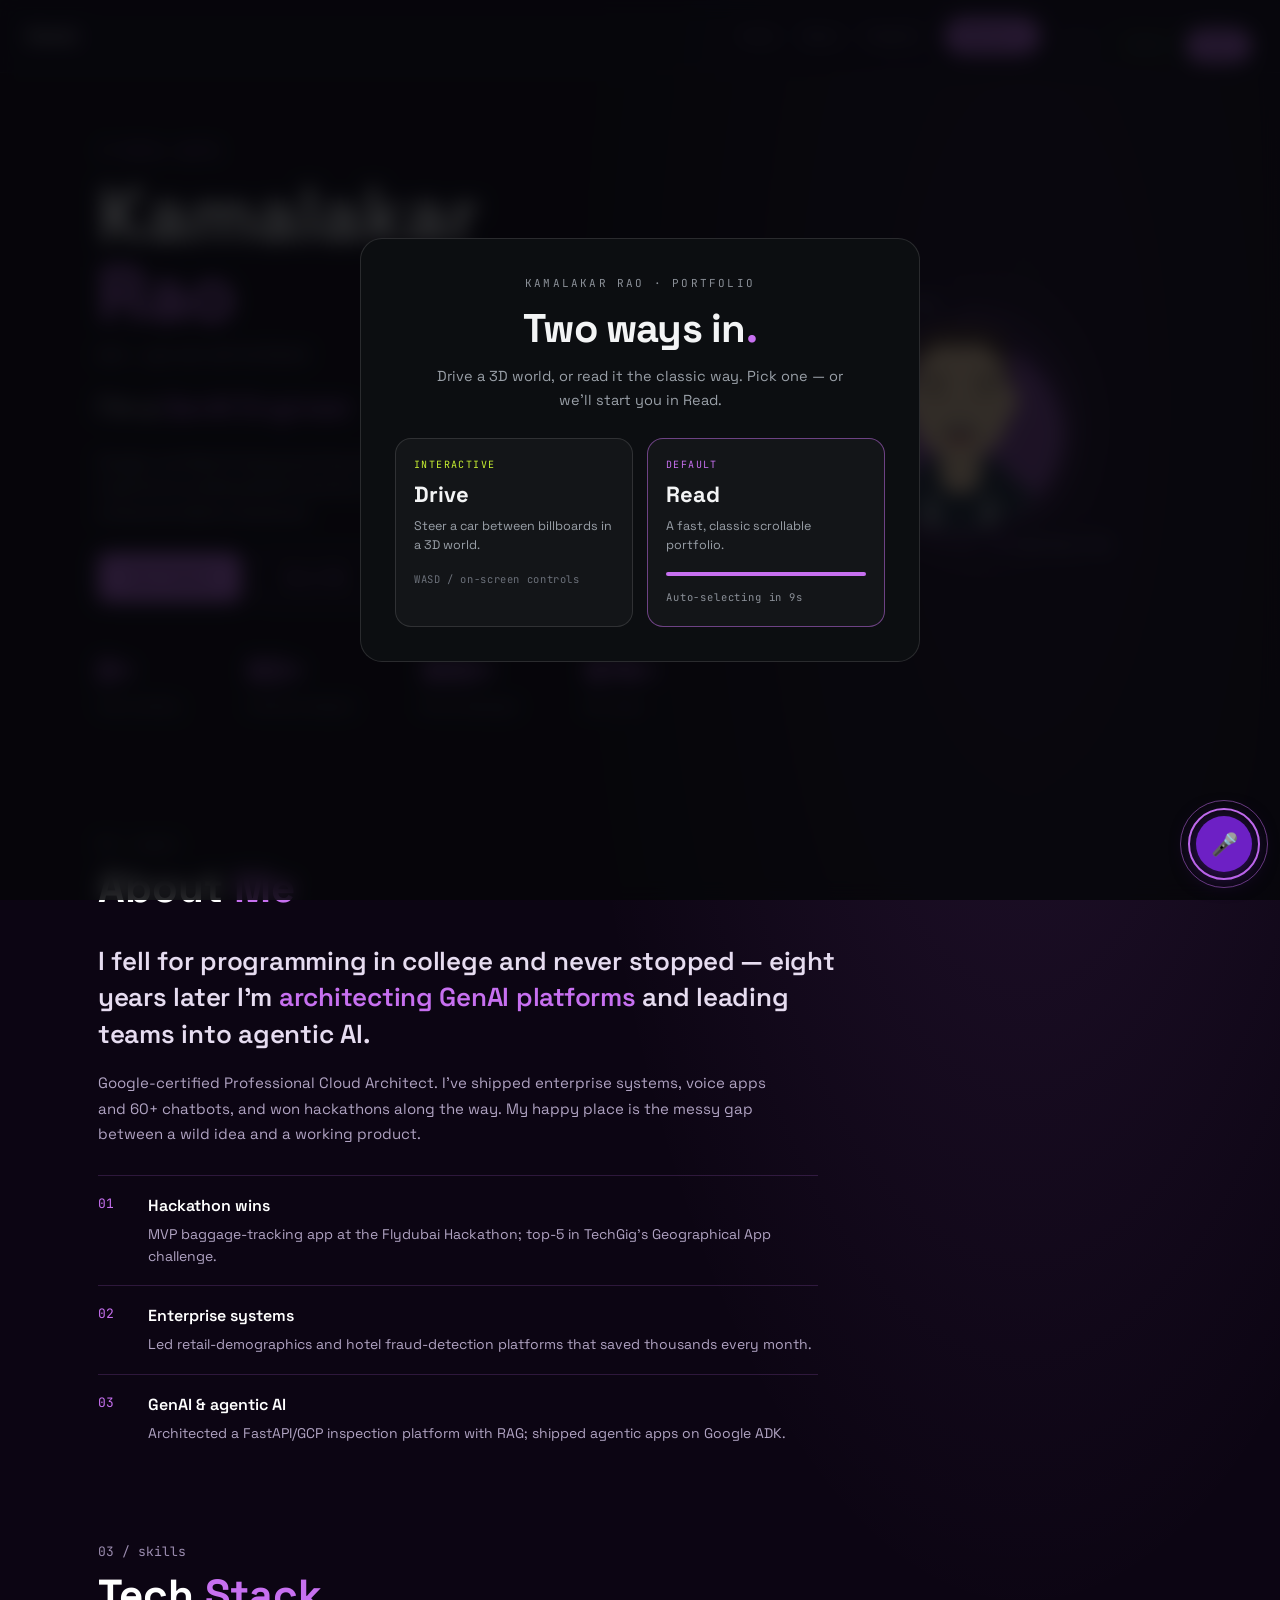
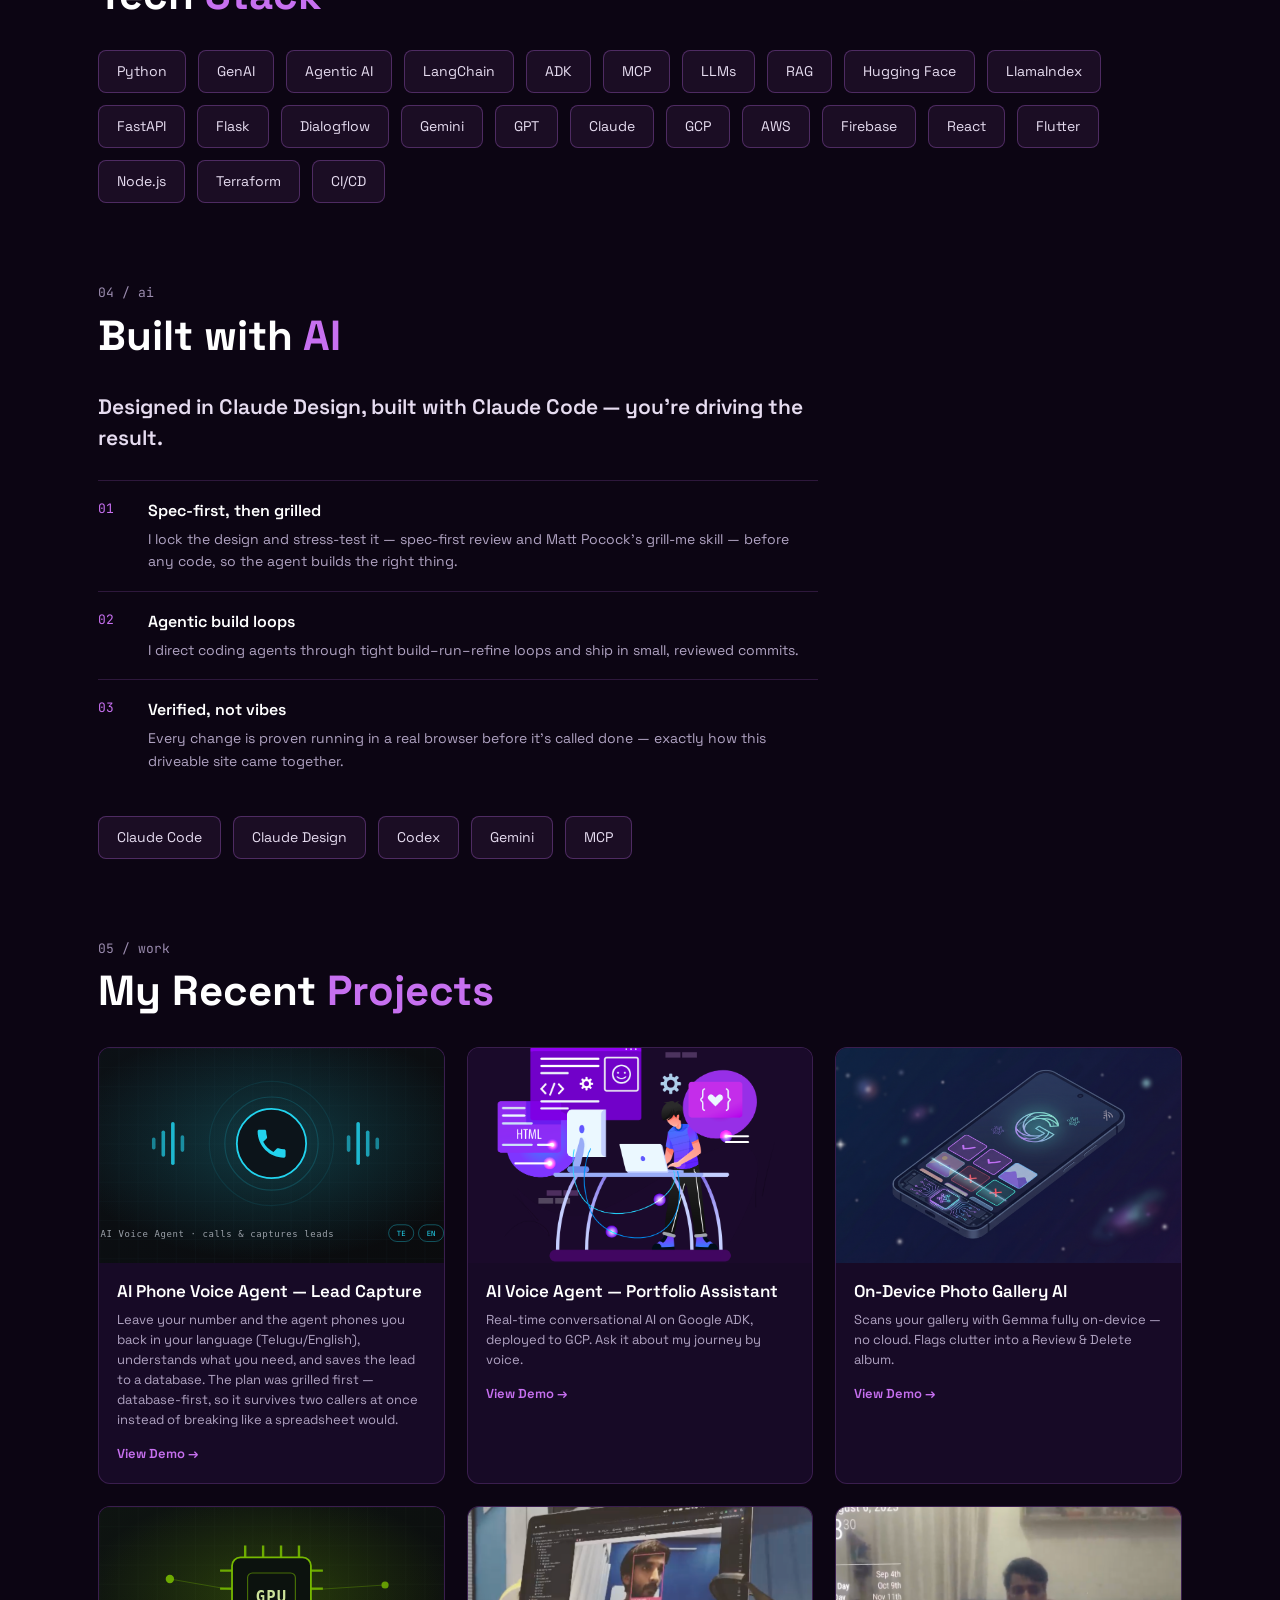
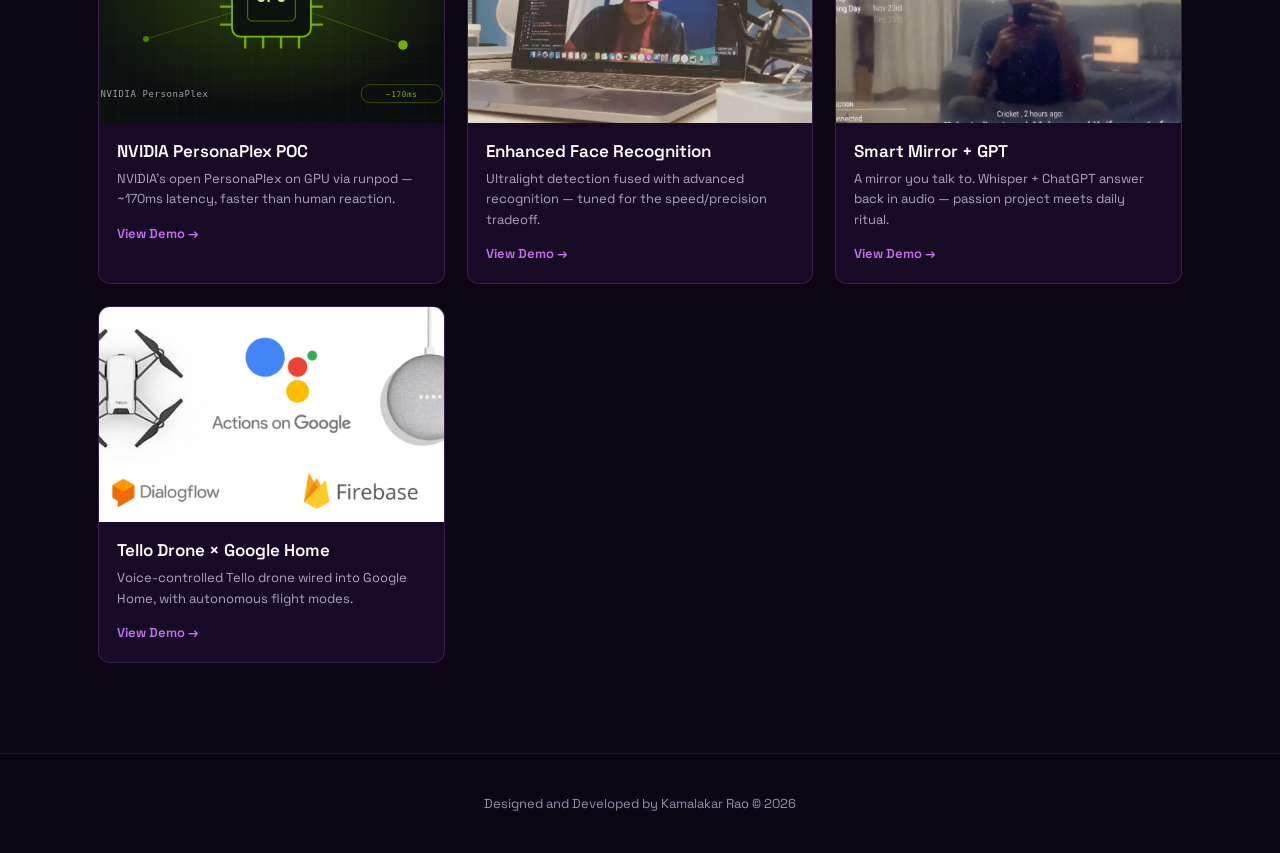
==== commit 69ad8942: "deploy: c57e774009680cd95e4521dbd038f4b046fa8d6f kamalakarrao/kamal-portfolio@c57e774009680cd95e4521" ====
--- a/index.html
+++ b/index.html
@@ -1 +1 @@
-<!doctype html><html lang="en"><head><meta charset="utf-8"/><link rel="icon" href="/favicon.png"/><meta name="viewport" content="width=device-width,initial-scale=1"/><meta name="theme-color" content="#000000"/><meta name="description" content="Web site created using create-react-app"/><link rel="manifest" href="/manifest.json"/><link rel="preconnect" href="https://fonts.googleapis.com"><link rel="preconnect" href="https://fonts.gstatic.com" crossorigin><link href="https://fonts.googleapis.com/css2?family=Space+Grotesk:wght@400;500;600;700&family=JetBrains+Mono:wght@400;500&display=swap" rel="stylesheet"><title>Kamal | Portfolio</title><meta name="description" content="Self Developed personal website build with React.js"><meta itemprop="name" content="Kamal | Portfolio"><meta itemprop="description" content="Self Developed personal website build with React.js"><meta property="og:url" content="https://kamalakarrao.github.io"><meta property="og:type" content="website"><meta property="og:title" content="Kamal | Portfolio"><meta property="og:description" content="Self Developed personal website build with React.js"><meta name="twitter:card" content="summary_large_image"><meta name="twitter:title" content="Kamal | Portfolio"><meta name="twitter:description" content="Self Developed personal website build with React.js"><script defer="defer" src="/static/js/main.6a7a66b2.js"></script><link href="/static/css/main.9d8b2631.css" rel="stylesheet"></head><body><noscript>You need to enable JavaScript to run this app.</noscript><div id="root"></div></body></html>+<!doctype html><html lang="en"><head><meta charset="utf-8"/><link rel="icon" href="/favicon.png"/><meta name="viewport" content="width=device-width,initial-scale=1"/><meta name="theme-color" content="#000000"/><meta name="description" content="Web site created using create-react-app"/><link rel="manifest" href="/manifest.json"/><link rel="preconnect" href="https://fonts.googleapis.com"><link rel="preconnect" href="https://fonts.gstatic.com" crossorigin><link href="https://fonts.googleapis.com/css2?family=Space+Grotesk:wght@400;500;600;700&family=JetBrains+Mono:wght@400;500&display=swap" rel="stylesheet"><title>Kamal | Portfolio</title><meta name="description" content="Self Developed personal website build with React.js"><meta itemprop="name" content="Kamal | Portfolio"><meta itemprop="description" content="Self Developed personal website build with React.js"><meta property="og:url" content="https://kamalakarrao.github.io"><meta property="og:type" content="website"><meta property="og:title" content="Kamal | Portfolio"><meta property="og:description" content="Self Developed personal website build with React.js"><meta name="twitter:card" content="summary_large_image"><meta name="twitter:title" content="Kamal | Portfolio"><meta name="twitter:description" content="Self Developed personal website build with React.js"><script defer="defer" src="/static/js/main.9140d56d.js"></script><link href="/static/css/main.92483b88.css" rel="stylesheet"></head><body><noscript>You need to enable JavaScript to run this app.</noscript><div id="root"></div></body></html>
--- a/static/css/main.92483b88.css
+++ b/static/css/main.92483b88.css
@@ -0,0 +1,7 @@
+@charset "UTF-8";@import url(https://fonts.googleapis.com/css2?family=Raleway:wght@300;400;500;600;700;800&family=Courier+Prime:wght@400;700&display=swap);body{-webkit-font-smoothing:antialiased;-moz-osx-font-smoothing:grayscale;background-color:#0d0b14;font-family:Raleway,sans-serif!important}:root{--annotation-unfocused-field-background:url('data:image/svg+xml;charset=utf-8,<svg width="1" height="1" xmlns="http://www.w3.org/2000/svg"><rect width="100%" height="100%" style="fill:rgba(0,54,255,.13)"/></svg>')}.annotationLayer section{position:absolute;text-align:left;text-align:initial}.annotationLayer .buttonWidgetAnnotation.pushButton>a,.annotationLayer .linkAnnotation>a{font-size:1em;height:100%;left:0;position:absolute;top:0;width:100%}.annotationLayer .buttonWidgetAnnotation.pushButton>canvas{left:0;position:relative;top:0;z-index:-1}.annotationLayer .buttonWidgetAnnotation.pushButton>a:hover,.annotationLayer .linkAnnotation>a:hover{background:#ff0;box-shadow:0 2px 10px #ff0;opacity:.2}.annotationLayer .textAnnotation img{cursor:pointer;position:absolute}.annotationLayer .buttonWidgetAnnotation.checkBox input,.annotationLayer .buttonWidgetAnnotation.radioButton input,.annotationLayer .choiceWidgetAnnotation select,.annotationLayer .textWidgetAnnotation input,.annotationLayer .textWidgetAnnotation textarea{background-image:url('data:image/svg+xml;charset=utf-8,<svg width="1" height="1" xmlns="http://www.w3.org/2000/svg"><rect width="100%" height="100%" style="fill:rgba(0,54,255,.13)"/></svg>');background-image:var(--annotation-unfocused-field-background);border:1px solid transparent;box-sizing:border-box;font-size:9px;height:100%;margin:0;padding:0 3px;vertical-align:top;width:100%}.annotationLayer .choiceWidgetAnnotation select option{padding:0}.annotationLayer .buttonWidgetAnnotation.radioButton input{border-radius:50%}.annotationLayer .textWidgetAnnotation textarea{font:message-box;font-size:9px;resize:none}.annotationLayer .buttonWidgetAnnotation.checkBox input[disabled],.annotationLayer .buttonWidgetAnnotation.radioButton input[disabled],.annotationLayer .choiceWidgetAnnotation select[disabled],.annotationLayer .textWidgetAnnotation input[disabled],.annotationLayer .textWidgetAnnotation textarea[disabled]{background:none;border:1px solid transparent;cursor:not-allowed}.annotationLayer .buttonWidgetAnnotation.checkBox input:hover,.annotationLayer .buttonWidgetAnnotation.radioButton input:hover,.annotationLayer .choiceWidgetAnnotation select:hover,.annotationLayer .textWidgetAnnotation input:hover,.annotationLayer .textWidgetAnnotation textarea:hover{border:1px solid #000}.annotationLayer .choiceWidgetAnnotation select:focus,.annotationLayer .textWidgetAnnotation input:focus,.annotationLayer .textWidgetAnnotation textarea:focus{background:none;border:1px solid transparent}.annotationLayer .buttonWidgetAnnotation.checkBox :focus,.annotationLayer .buttonWidgetAnnotation.radioButton :focus,.annotationLayer .choiceWidgetAnnotation select :focus,.annotationLayer .textWidgetAnnotation input :focus,.annotationLayer .textWidgetAnnotation textarea :focus{background-color:transparent;background-image:none;outline:auto}.annotationLayer .buttonWidgetAnnotation.checkBox input:checked:after,.annotationLayer .buttonWidgetAnnotation.checkBox input:checked:before,.annotationLayer .buttonWidgetAnnotation.radioButton input:checked:before{background-color:#000;content:"";display:block;position:absolute}.annotationLayer .buttonWidgetAnnotation.checkBox input:checked:after,.annotationLayer .buttonWidgetAnnotation.checkBox input:checked:before{height:80%;left:45%;width:1px}.annotationLayer .buttonWidgetAnnotation.checkBox input:checked:before{-webkit-transform:rotate(45deg);transform:rotate(45deg)}.annotationLayer .buttonWidgetAnnotation.checkBox input:checked:after{-webkit-transform:rotate(-45deg);transform:rotate(-45deg)}.annotationLayer .buttonWidgetAnnotation.radioButton input:checked:before{border-radius:50%;height:50%;left:30%;top:20%;width:50%}.annotationLayer .textWidgetAnnotation input.comb{font-family:monospace;padding-left:2px;padding-right:0}.annotationLayer .textWidgetAnnotation input.comb:focus{width:103%}.annotationLayer .buttonWidgetAnnotation.checkBox input,.annotationLayer .buttonWidgetAnnotation.radioButton input{-webkit-appearance:none;appearance:none;padding:0}.annotationLayer .popupWrapper{position:absolute;width:20em}.annotationLayer .popup{word-wrap:break-word;background-color:#ff9;border-radius:2px;box-shadow:0 2px 5px #888;cursor:pointer;font:message-box;font-size:9px;margin-left:5px;max-width:20em;padding:6px;position:absolute;white-space:normal;z-index:200}.annotationLayer .popup>*{font-size:9px}.annotationLayer .popup h1{display:inline-block}.annotationLayer .popupDate{display:inline-block;margin-left:5px}.annotationLayer .popupContent{border-top:1px solid #333;margin-top:2px;padding-top:2px}.annotationLayer .richText>*{white-space:pre-wrap}.annotationLayer .caretAnnotation,.annotationLayer .circleAnnotation svg ellipse,.annotationLayer .fileAttachmentAnnotation,.annotationLayer .freeTextAnnotation,.annotationLayer .highlightAnnotation,.annotationLayer .inkAnnotation svg polyline,.annotationLayer .lineAnnotation svg line,.annotationLayer .polygonAnnotation svg polygon,.annotationLayer .polylineAnnotation svg polyline,.annotationLayer .squareAnnotation svg rect,.annotationLayer .squigglyAnnotation,.annotationLayer .stampAnnotation,.annotationLayer .strikeoutAnnotation,.annotationLayer .underlineAnnotation{cursor:pointer}@-webkit-keyframes kr-blink{0%,to{opacity:1}50%{opacity:0}}@keyframes kr-blink{0%,to{opacity:1}50%{opacity:0}}@-webkit-keyframes kr-spin-slow{0%{-webkit-transform:rotate(0);transform:rotate(0)}to{-webkit-transform:rotate(1turn);transform:rotate(1turn)}}@keyframes kr-spin-slow{0%{-webkit-transform:rotate(0);transform:rotate(0)}to{-webkit-transform:rotate(1turn);transform:rotate(1turn)}}@-webkit-keyframes kr-spin-rev{0%{-webkit-transform:rotate(1turn);transform:rotate(1turn)}to{-webkit-transform:rotate(0);transform:rotate(0)}}@keyframes kr-spin-rev{0%{-webkit-transform:rotate(1turn);transform:rotate(1turn)}to{-webkit-transform:rotate(0);transform:rotate(0)}}@-webkit-keyframes kr-load{0%{-webkit-transform:translateX(-100%);transform:translateX(-100%)}to{-webkit-transform:translateX(0);transform:translateX(0)}}@keyframes kr-load{0%{-webkit-transform:translateX(-100%);transform:translateX(-100%)}to{-webkit-transform:translateX(0);transform:translateX(0)}}@-webkit-keyframes kr-bob{0%,to{-webkit-transform:translateY(0);transform:translateY(0)}50%{-webkit-transform:translateY(-6px);transform:translateY(-6px)}}@keyframes kr-bob{0%,to{-webkit-transform:translateY(0);transform:translateY(0)}50%{-webkit-transform:translateY(-6px);transform:translateY(-6px)}}@-webkit-keyframes kr-pop{0%{opacity:0;-webkit-transform:translateY(14px) scale(.97);transform:translateY(14px) scale(.97)}to{opacity:1;-webkit-transform:none;transform:none}}@keyframes kr-pop{0%{opacity:0;-webkit-transform:translateY(14px) scale(.97);transform:translateY(14px) scale(.97)}to{opacity:1;-webkit-transform:none;transform:none}}.kr-root{-webkit-font-smoothing:antialiased;color:#e9eaec;font-family:Space Grotesk,sans-serif;min-height:100vh;position:relative;width:100%}.kr-root *,.kr-root :after,.kr-root :before{box-sizing:border-box}.kr-root ::selection{background:#c8f031;color:#0a0b0d}.kr-mono{font-family:JetBrains Mono,monospace}.kr-modebar{align-items:center;display:flex;gap:12px;position:fixed;right:24px;top:24px;z-index:140}.kr-modebar__label{color:#6b7079;font-family:JetBrains Mono,monospace;font-size:10px;letter-spacing:.18em;text-transform:uppercase}.kr-modebar__group{backdrop-filter:blur(12px);-webkit-backdrop-filter:blur(12px);background:rgba(18,20,24,.7);border:1px solid hsla(0,0%,100%,.1);border-radius:100px;display:flex;padding:4px}.kr-modebtn{background:transparent;border:none;border-radius:100px;color:#8b9098;cursor:pointer;font-family:JetBrains Mono,monospace;font-size:11px;font-weight:500;letter-spacing:.12em;padding:8px 16px;text-transform:uppercase;transition:all .25s ease}.kr-modebtn--live.is-active{background:#c8f031;color:#0a0b0d;font-weight:600}.kr-modebtn--read.is-active{background:#c770f0;color:#160a24;font-weight:600}.kr-drive{background:#0a0b0d;height:100vh;height:100dvh;left:0;overflow:hidden;position:fixed;top:0;width:100vw}.kr-drive__canvas{display:block;height:100%;inset:0;position:absolute;width:100%}.kr-drive__vignette{background:radial-gradient(125% 100% at 50% 12%,rgba(10,11,13,0) 42%,rgba(10,11,13,.5) 82%,rgba(10,11,13,.92) 100%);inset:0;pointer-events:none;position:absolute;z-index:2}.kr-drive__topbar{align-items:center;color:#e9eaec;display:flex;font-family:JetBrains Mono,monospace;font-size:13px;font-weight:500;gap:10px;left:28px;letter-spacing:.1em;position:absolute;top:24px;z-index:10}.kr-drive__dot{background:#c8f031;border-radius:50%;box-shadow:0 0 12px #c8f031;height:9px;width:9px}.kr-controls{backdrop-filter:blur(10px);-webkit-backdrop-filter:blur(10px);background:rgba(14,16,20,.66);border:1px solid hsla(0,0%,100%,.1);border-radius:14px;bottom:26px;left:28px;max-width:260px;padding:16px 18px;position:absolute;z-index:10}.kr-controls__title{color:#c8f031;font-family:JetBrains Mono,monospace;font-size:10px;letter-spacing:.16em;margin-bottom:12px;text-transform:uppercase}.kr-controls__list{color:#aeb3bb;display:flex;flex-direction:column;font-size:12.5px;gap:9px}.kr-controls__row{align-items:center;display:flex;gap:9px}.kr-controls__keys{display:inline-flex;gap:3px}.kr-kbd{align-items:center;background:hsla(0,0%,100%,.08);border:1px solid hsla(0,0%,100%,.16);border-radius:6px;color:#e9eaec;display:inline-flex;font-family:JetBrains Mono,monospace;font-size:11px;height:22px;justify-content:center;min-width:22px;padding:0 5px}.kr-prompt{align-items:center;backdrop-filter:blur(10px);-webkit-backdrop-filter:blur(10px);background:rgba(200,240,49,.12);border:1px solid rgba(200,240,49,.5);border-radius:100px;bottom:38px;display:flex;gap:12px;left:50%;opacity:0;padding:13px 20px;pointer-events:none;position:absolute;-webkit-transform:translate(-50%,14px);transform:translate(-50%,14px);transition:opacity .25s ease,-webkit-transform .25s ease;transition:opacity .25s ease,transform .25s ease;transition:opacity .25s ease,transform .25s ease,-webkit-transform .25s ease;z-index:10}.kr-prompt.is-visible{opacity:1;-webkit-transform:translate(-50%);transform:translate(-50%)}.kr-prompt__text{color:#eef2dd;font-size:14px;font-weight:500}.kr-prompt__key{border:1px solid rgba(200,240,49,.6);border-radius:100px;color:#c8f031;font-family:JetBrains Mono,monospace;font-size:11px;letter-spacing:.08em;padding:4px 10px}.kr-prompt__key--tap{display:none}.kr-peek{-webkit-animation:kr-fade-in .25s ease forwards;animation:kr-fade-in .25s ease forwards;backdrop-filter:blur(10px);-webkit-backdrop-filter:blur(10px);background:rgba(14,16,20,.72);border:1px solid rgba(200,240,49,.4);border-radius:14px;color:#e9eaec;cursor:pointer;max-width:42vw;opacity:0;padding:16px 18px;position:fixed;right:24px;top:50%;-webkit-transform:translateY(-50%);transform:translateY(-50%);width:280px;z-index:120}@-webkit-keyframes kr-fade-in{to{opacity:1}}@keyframes kr-fade-in{to{opacity:1}}.kr-peek__eyebrow{color:#c8f031;font-family:JetBrains Mono,monospace;font-size:10px;letter-spacing:.16em;margin-bottom:8px;text-transform:uppercase}.kr-peek__title{color:#f3f4f5;font-size:16px;font-weight:700;letter-spacing:-.01em;line-height:1.25}.kr-peek__preview{color:#aeb3bb;font-size:12px;line-height:1.5;margin-top:8px}.kr-peek__action{align-items:center;color:#8b9098;display:flex;font-family:JetBrains Mono,monospace;font-size:10px;gap:6px;letter-spacing:.06em;margin-top:13px}.kr-peek__key{border:1px solid rgba(200,240,49,.5);border-radius:100px;color:#c8f031;padding:2px 8px}.kr-peek__key--tap,.kr-touch{display:none}.kr-touch__group{display:flex;gap:14px;position:absolute;z-index:12}.kr-touch__steer{bottom:26px;left:22px}.kr-touch__pedals{bottom:100px;flex-direction:column;right:22px}.kr-touch__btn{-webkit-tap-highlight-color:transparent;align-items:center;backdrop-filter:blur(10px);-webkit-backdrop-filter:blur(10px);background:rgba(14,16,20,.72);border:1px solid rgba(200,240,49,.35);border-radius:50%;color:#e9eaec;cursor:pointer;display:flex;font-size:20px;height:60px;justify-content:center;touch-action:none;-ms-user-select:none;user-select:none;-webkit-user-select:none;width:60px}.kr-touch__btn:active{background:rgba(200,240,49,.18);border-color:rgba(200,240,49,.7)}.kr-touch__btn--go{color:#c8f031}.kr-touch__btn:before{border-bottom:15px solid;border-left:11px solid transparent;border-right:11px solid transparent;content:"";height:0;width:0}.kr-touch__btn--up:before{-webkit-transform:rotate(0deg);transform:rotate(0deg)}.kr-touch__btn--down:before{-webkit-transform:rotate(180deg);transform:rotate(180deg)}.kr-touch__btn--left:before{-webkit-transform:rotate(-90deg);transform:rotate(-90deg)}.kr-touch__btn--right:before{-webkit-transform:rotate(90deg);transform:rotate(90deg)}.kr-loading{align-items:center;background:#0a0b0d;display:flex;flex-direction:column;inset:0;justify-content:center;position:absolute;z-index:30}.kr-loading__label{color:#c8f031;font-family:JetBrains Mono,monospace;font-size:11px;letter-spacing:.22em;margin-bottom:22px;text-transform:uppercase}.kr-loading__name{color:#f3f4f5;font-size:clamp(34px,6vw,60px);font-weight:700;letter-spacing:-.03em;line-height:1}.kr-loading__name span{color:#c8f031}.kr-loading__bar{background:hsla(0,0%,100%,.1);border-radius:3px;height:3px;margin-top:30px;overflow:hidden;width:240px}.kr-loading__fill{-webkit-animation:kr-load 1.5s cubic-bezier(.4,.1,.2,1) forwards;animation:kr-load 1.5s cubic-bezier(.4,.1,.2,1) forwards;background:#c8f031;height:100%;width:100%}.kr-loading__sub{color:#5f646d;font-family:JetBrains Mono,monospace;font-size:11px;letter-spacing:.1em;margin-top:20px}.kr-modal__backdrop{align-items:center;backdrop-filter:blur(6px);-webkit-backdrop-filter:blur(6px);background:rgba(6,7,9,.72);display:flex;inset:0;justify-content:center;padding:24px;position:fixed;z-index:150}.kr-modal{-webkit-animation:kr-pop .3s cubic-bezier(.2,.8,.2,1) both;animation:kr-pop .3s cubic-bezier(.2,.8,.2,1) both;background:#0c0e11;border:1px solid hsla(0,0%,100%,.12);border-radius:20px;max-height:86vh;max-width:560px;overflow:auto;position:relative;width:100%}.kr-modal__close{background:rgba(18,20,24,.8);border:1px solid hsla(0,0%,100%,.16);border-radius:50%;color:#c8d0d8;cursor:pointer;font-size:16px;height:34px;line-height:1;position:absolute;right:16px;top:16px;width:34px;z-index:2}.kr-modal__img{aspect-ratio:16/9;background:linear-gradient(135deg,#15181d,#0c0e11);border-radius:20px 20px 0 0;overflow:hidden}.kr-modal__img img{height:100%;object-fit:cover;width:100%}.kr-modal__body{padding:30px 32px 34px}.kr-tags{display:flex;flex-wrap:wrap;gap:8px;margin-bottom:16px}.kr-tag{border:1px solid rgba(200,240,49,.4);border-radius:100px;color:#c8f031;font-family:JetBrains Mono,monospace;font-size:10px;letter-spacing:.1em;padding:4px 10px;text-transform:uppercase}.kr-modal__title{color:#f3f4f5;font-size:26px;font-weight:700;letter-spacing:-.02em;margin:0}.kr-modal__desc{color:#9aa0a8;font-size:15.5px;line-height:1.7;margin:14px 0 26px}.kr-modal__cta{align-items:center;background:#c8f031;border-radius:100px;color:#0a0b0d;display:inline-flex;font-size:14px;font-weight:600;gap:10px;padding:13px 24px;text-decoration:none}.kr-modal__cta span{font-family:JetBrains Mono,monospace}.kr-modal__pad{padding:36px 34px 38px}.kr-eyebrow{color:#c8f031;font-family:JetBrains Mono,monospace;font-size:11px;letter-spacing:.2em;margin-bottom:18px;text-transform:uppercase}.kr-about__lead{color:#e9eaec;font-size:25px;font-weight:600;letter-spacing:-.02em;line-height:1.28;margin:0}.kr-about__lead span{color:#c8f031}.kr-about__body{color:#9aa0a8;font-size:15px;line-height:1.7;margin:20px 0 28px}.kr-wins{display:flex;flex-direction:column}.kr-win{border-top:1px solid hsla(0,0%,100%,.08);display:flex;gap:18px;padding:18px 0}.kr-win__n{color:#c8f031;font-family:JetBrains Mono,monospace;font-size:12px;min-width:30px}.kr-win__title{color:#e9eaec;font-size:15px;font-weight:600}.kr-win__body{color:#8b9098;font-size:13.5px;line-height:1.6;margin-top:5px}.kr-skills__title{color:#e9eaec;font-size:25px;font-weight:600;letter-spacing:-.02em;margin:0 0 24px}.kr-chips{display:flex;flex-wrap:wrap;gap:9px}.kr-chip{border:1px solid hsla(0,0%,100%,.12);border-radius:100px;color:#cdd0d5;font-family:JetBrains Mono,monospace;font-size:13px;padding:9px 15px}.kr-contact__pad{padding:40px 34px 42px}.kr-contact__title{color:#f3f4f5;font-size:clamp(30px,4vw,42px);font-weight:700;letter-spacing:-.03em;line-height:1.05;margin:0 0 30px}.kr-contact__links{display:flex;flex-wrap:wrap;gap:12px}.kr-contact__primary{background:#c8f031;border-radius:100px;color:#0a0b0d;font-weight:600}.kr-contact__ghost,.kr-contact__primary{font-size:14px;padding:13px 24px;text-decoration:none}.kr-contact__ghost{border:1px solid hsla(0,0%,100%,.18);border-radius:100px;color:#e9eaec;font-weight:500}@-webkit-keyframes kr-fill{0%{width:0}to{width:100%}}@keyframes kr-fill{0%{width:0}to{width:100%}}.kr-welcome{align-items:center;-webkit-animation:kr-pop .3s cubic-bezier(.2,.8,.2,1) both;animation:kr-pop .3s cubic-bezier(.2,.8,.2,1) both;backdrop-filter:blur(10px);-webkit-backdrop-filter:blur(10px);background:rgba(6,7,9,.82);display:flex;inset:0;justify-content:center;padding:24px;position:fixed;z-index:200}.kr-welcome__card{background:#0c0e11;border:1px solid hsla(0,0%,100%,.12);border-radius:22px;max-width:560px;padding:36px 34px 34px;text-align:center;width:100%}.kr-welcome__eyebrow{color:#8b9098;font-family:JetBrains Mono,monospace;font-size:11px;letter-spacing:.2em;margin-bottom:14px;text-transform:uppercase}.kr-welcome__title{color:#f3f4f5;font-size:clamp(28px,5vw,40px);font-weight:700;letter-spacing:-.02em;margin:0}.kr-welcome__title span{color:#c770f0}.kr-welcome__sub{color:#9aa0a8;font-size:14.5px;line-height:1.6;margin:12px auto 26px;max-width:420px}.kr-welcome__opts{grid-gap:14px;display:grid;gap:14px;grid-template-columns:1fr 1fr}.kr-welcome__opt{align-items:flex-start;background:hsla(0,0%,100%,.03);border:1px solid hsla(0,0%,100%,.12);border-radius:16px;cursor:pointer;display:flex;flex-direction:column;font-family:inherit;gap:6px;overflow:hidden;padding:18px 18px 20px;position:relative;text-align:left;transition:border-color .15s ease,background .15s ease,-webkit-transform .15s ease;transition:transform .15s ease,border-color .15s ease,background .15s ease;transition:transform .15s ease,border-color .15s ease,background .15s ease,-webkit-transform .15s ease}.kr-welcome__opt:hover{-webkit-transform:translateY(-2px);transform:translateY(-2px)}.kr-welcome__opt--drive:hover{background:rgba(200,240,49,.06);border-color:rgba(200,240,49,.6)}.kr-welcome__opt--read{border-color:rgba(199,112,240,.5)}.kr-welcome__opt--read:hover{background:rgba(199,112,240,.08);border-color:rgba(199,112,240,.85)}.kr-welcome__opt-tag{font-family:JetBrains Mono,monospace;font-size:10px;letter-spacing:.14em;text-transform:uppercase}.kr-welcome__opt--drive .kr-welcome__opt-tag{color:#c8f031}.kr-welcome__opt--read .kr-welcome__opt-tag{color:#c770f0}.kr-welcome__opt-name{color:#f3f4f5;font-size:22px;font-weight:700}.kr-welcome__opt-desc{color:#9aa0a8;font-size:12.5px;line-height:1.5}.kr-welcome__hint{color:#6b7079;font-family:JetBrains Mono,monospace;font-size:10.5px;letter-spacing:.06em;margin-top:12px}.kr-welcome__bar{background:hsla(0,0%,100%,.1);border-radius:3px;height:4px;margin-top:12px;overflow:hidden;width:100%}.kr-welcome__bar-fill{-webkit-animation:kr-fill linear forwards;animation:kr-fill linear forwards;background:#c770f0;display:block;height:100%;width:0}.kr-welcome__auto{color:#8b9098;font-family:JetBrains Mono,monospace;font-size:10.5px;letter-spacing:.08em;margin-top:8px}@media (max-width:520px){.kr-welcome__opts{grid-template-columns:1fr}.kr-welcome__opt--drive .kr-welcome__hint{display:none}}.kr-classic{background:#0c0513;min-height:100vh;overflow:hidden;position:relative;width:100%}.kr-classic__glow{background:radial-gradient(60% 50% at 80% 10%,rgba(199,112,240,.12),transparent 60%);inset:0;pointer-events:none;position:absolute}.kr-nav{align-items:center;backdrop-filter:blur(10px);-webkit-backdrop-filter:blur(10px);background:rgba(18,8,30,.6);border-bottom:1px solid hsla(0,0%,100%,.06);display:flex;gap:26px;left:0;padding:18px 240px 18px 28px;position:fixed;right:0;top:0;z-index:90}.kr-nav__logo{color:#fff;font-size:16px;font-weight:700;letter-spacing:.02em}.kr-nav__logo span{color:#c770f0}.kr-nav__spacer{flex:1 1}.kr-nav__link{background:none;border:none;color:#b8a9c9;cursor:pointer;font-family:inherit;font-size:13px;padding:0}.kr-nav__link:hover{color:#fff}.kr-nav__resume{background:#c770f0;border:none;border-radius:100px;color:#160a24;cursor:pointer;font-family:inherit;font-size:13px;font-weight:600;padding:8px 16px;transition:-webkit-filter .2s ease;transition:filter .2s ease;transition:filter .2s ease,-webkit-filter .2s ease}.kr-nav__resume:hover{-webkit-filter:brightness(1.08);filter:brightness(1.08)}.kr-hero{grid-gap:50px;align-items:center;display:grid;gap:50px;grid-template-columns:1.2fr .9fr;margin:0 auto;max-width:1140px;padding:140px 28px 80px;position:relative;z-index:2}.kr-hero__greeting{color:#c770f0;font-family:JetBrains Mono,monospace;font-size:14px;margin-bottom:14px}.kr-hero__name{color:#fff;font-size:clamp(44px,6.5vw,76px);font-weight:700;line-height:1.04;margin:0}.kr-hero__name span{color:#c770f0}.kr-hero__aka{color:#b8a9c9;font-size:15px;margin-top:10px}.kr-hero__role{color:#e6dcf0;font-size:clamp(18px,2.4vw,26px);font-weight:500;margin-top:22px}.kr-hero__role span{color:#c770f0}.kr-hero__bio{color:#b0a3c2;font-size:15px;line-height:1.7;margin-top:22px;max-width:480px}.kr-hero__cta{display:flex;flex-wrap:wrap;gap:14px;margin-top:28px}.kr-cbtn-primary{background:#c770f0;border:none;border-radius:8px;color:#1a0a2a}.kr-cbtn-outline,.kr-cbtn-primary{cursor:pointer;font-family:inherit;font-size:14px;font-weight:600;padding:13px 26px}.kr-cbtn-outline{background:transparent;border:1px solid #c770f0;border-radius:8px;color:#c770f0}.kr-hero__resume{display:none}.kr-hero__stats{grid-gap:38px;display:grid;gap:38px;grid-template-columns:repeat(4,auto);margin-top:46px}.kr-stat__num{color:#c770f0;font-size:30px;font-weight:700}.kr-stat__label{color:#9b8caf;font-size:12px;margin-top:4px}.kr-avatar,.kr-hero__right{display:flex;justify-content:center}.kr-avatar{align-items:center;height:300px;position:relative;width:300px}.kr-avatar__ring1{-webkit-animation:kr-spin-slow 26s linear infinite;animation:kr-spin-slow 26s linear infinite;border:1px dashed rgba(199,112,240,.4);border-radius:50%;inset:0;position:absolute}.kr-avatar__ring2{-webkit-animation:kr-spin-rev 20s linear infinite;animation:kr-spin-rev 20s linear infinite;border:1px solid rgba(199,112,240,.25);border-radius:50%;inset:30px;position:absolute}.kr-avatar__circle{background:#1a0a2a;border:2px solid rgba(199,112,240,.5);border-radius:50%;box-shadow:0 0 50px rgba(199,112,240,.3);height:210px;overflow:hidden;width:210px}.kr-avatar__circle img{height:100%;object-fit:cover;width:100%}.kr-badge{align-items:center;background:#1a0a2a;border:1px solid hsla(0,0%,100%,.1);border-radius:100px;color:#e6dcf0;display:flex;font-size:12px;gap:8px;padding:8px 14px;position:absolute}.kr-badge--1{left:-20px;top:8px}.kr-badge--2{bottom:16px;right:-16px}.kr-badge__dot{border-radius:50%;height:8px;width:8px}.kr-badge__dot--teal{background:#2dd4bf}.kr-badge__dot--purple{background:#c770f0}.kr-section{margin:0 auto;max-width:1140px;padding:40px 28px 90px;position:relative;z-index:2}.kr-section__idx{color:#9b8caf;font-family:JetBrains Mono,monospace;font-size:13px}.kr-section__idx--gap{margin-top:80px}.kr-section__title{color:#fff;font-size:clamp(28px,4vw,42px);font-weight:700;margin:8px 0 30px}.kr-section__title span{color:#c770f0}.kr-skillgrid{display:flex;flex-wrap:wrap;gap:12px}.kr-skillpill{background:rgba(199,112,240,.08);border:1px solid rgba(199,112,240,.3);border-radius:8px;color:#e6dcf0;font-size:14px;padding:10px 18px}.kr-projgrid{grid-gap:22px;display:grid;gap:22px;grid-template-columns:repeat(3,1fr)}.kr-card{background:#170a26;border:1px solid rgba(199,112,240,.2);border-radius:12px;overflow:hidden}.kr-card__media{aspect-ratio:16/10;background:#1a0a2a;overflow:hidden}.kr-card__media img{height:100%;object-fit:cover;width:100%}.kr-card__placeholder{align-items:center;background:repeating-linear-gradient(45deg,#1c0c2e,#1c0c2e 12px,#170a26 0,#170a26 24px);color:#6b4d85;display:flex;font-family:JetBrains Mono,monospace;font-size:11px;height:100%;justify-content:center;width:100%}.kr-card__body{padding:18px}.kr-card__title{color:#fff;font-size:17px;font-weight:600;margin:0 0 8px}.kr-card__desc{color:#b0a3c2;font-size:13px;line-height:1.55;margin:0}.kr-card__demo{align-items:center;background:none;border:none;color:#c770f0;cursor:pointer;display:inline-flex;font-family:inherit;font-size:13px;font-weight:600;gap:6px;margin-top:14px;padding:0;text-decoration:none;transition:gap .15s ease,-webkit-filter .15s ease;transition:gap .15s ease,filter .15s ease;transition:gap .15s ease,filter .15s ease,-webkit-filter .15s ease}.kr-card__demo:hover{-webkit-filter:brightness(1.15);filter:brightness(1.15);gap:10px}.kr-about-lead{color:#e6dcf0;font-size:clamp(20px,2.6vw,26px);font-weight:600;letter-spacing:-.01em;line-height:1.4;margin:0 0 18px;max-width:760px}.kr-about-lead span{color:#c770f0}.kr-about-body{color:#b0a3c2;font-size:15px;line-height:1.7;margin:0 0 28px;max-width:680px}.kr-ai-hook{color:#e6dcf0;font-size:clamp(17px,2.1vw,21px);font-weight:600;line-height:1.5;margin:0 0 26px;max-width:720px}.kr-ai-list{display:flex;flex-direction:column;max-width:720px}.kr-ai-item{border-top:1px solid rgba(199,112,240,.18);display:flex;gap:18px;padding:18px 0}.kr-ai-item__n{color:#c770f0;font-family:JetBrains Mono,monospace;font-size:13px;min-width:32px}.kr-ai-item__title{color:#fff;font-size:16px;font-weight:600}.kr-ai-item__body{color:#b0a3c2;font-size:14px;line-height:1.6;margin-top:5px}.kr-ai-tools{display:flex;flex-wrap:wrap;gap:12px;margin-top:26px}.kr-footer{border-top:1px solid hsla(0,0%,100%,.06);color:#9b8caf;font-size:13px;padding:40px;position:relative;text-align:center;z-index:2}@media (max-width:860px){.kr-hero{gap:36px;grid-template-columns:1fr;padding-top:110px}.kr-hero__right{order:-1}.kr-hero__stats{gap:24px 38px;grid-template-columns:repeat(2,auto)}.kr-projgrid{grid-template-columns:1fr}.kr-nav{gap:16px;padding-right:28px}.kr-nav__link{display:none}}@media (max-width:600px){.kr-modebar{gap:8px;right:14px;top:16px}.kr-modebar__label{display:none}.kr-modebtn{font-size:10px;padding:7px 13px}.kr-nav{padding:16px 18px}.kr-nav__resume{display:none}.kr-hero__resume{display:inline-flex}.kr-hero{padding:96px 22px 64px}.kr-peek{bottom:calc(190px + env(safe-area-inset-bottom));max-width:64vw;padding:13px 15px;right:14px;top:auto;-webkit-transform:none;transform:none;width:210px}.kr-peek__title{font-size:14px}.kr-section{padding:30px 22px 70px}.kr-hero__stats{gap:22px 30px}}@media (max-width:520px){.kr-controls{display:none}.kr-avatar{height:250px;width:250px}.kr-avatar__circle{height:178px;width:178px}}@media (hover:none) and (pointer:coarse){.kr-touch{display:block}.kr-controls{display:none}.kr-prompt{cursor:pointer}.kr-prompt.is-visible{pointer-events:auto}.kr-prompt__key--kbd{display:none}.kr-prompt__key--tap{display:inline-block}.kr-peek__key--kbd{display:none}.kr-peek__key--tap{display:inline-block}.agent-fab-wrapper{bottom:calc(18px + env(safe-area-inset-bottom));right:18px}.kr-touch__pedals{bottom:calc(96px + env(safe-area-inset-bottom));right:18px}.kr-touch__steer{bottom:calc(20px + env(safe-area-inset-bottom));left:18px}.kr-prompt{bottom:calc(178px + env(safe-area-inset-bottom))}}:root{--bg:#0d0b14;--bg2:#13111e;--bg3:#1a1728;--border:#1e1b2e;--border2:#2a2740;--accent:#c770f0;--accent2:#6d20c5;--teal:#5de3c8;--text:#f0eefa;--muted:#8878a8;--muted2:#5a4d78;--mono:"Courier Prime",monospace;--imp-text-color:#c770f0;--section-background-color:linear-gradient(to bottom left,hsla(0,3%,6%,.582),rgba(12,8,24,.904));--image-gradient:linear-gradient(to bottom left,hsla(0,3%,6%,.678),rgba(12,10,22,.863))}body{background-color:#0d0b14!important;background-color:var(--bg)!important;color:#f0eefa;color:var(--text)}.purple{color:#c770f0!important;color:var(--accent)!important}button:focus{box-shadow:none!important}#preloader{background-color:#0d0b14;background-color:var(--bg);background-image:url(/static/media/pre.d4812f51c8c80976eaab.svg);background-position:50%;background-repeat:no-repeat;height:100%;left:0;position:fixed;top:0;width:100%;z-index:999999}#preloader-none{opacity:0}#no-scroll{height:100vh;overflow:hidden}::-webkit-scrollbar{width:7px}::-webkit-scrollbar-track{background:#2d1950}::-webkit-scrollbar-thumb{background:rgba(178,121,216,.959);border-radius:12px}::-webkit-scrollbar-thumb:hover{background:rgba(222,130,235,.911);border-radius:12px}.navbar{backdrop-filter:blur(12px)!important;-webkit-backdrop-filter:blur(12px)!important;background:rgba(13,11,20,.85)!important;border-bottom:1px solid #1e1b2e;border-bottom:1px solid var(--border);display:flex!important;height:64px;padding:0 48px!important;position:fixed!important;top:0;transition:all .3s ease!important;width:100%;z-index:1000}.navbar.sticky{background:rgba(13,11,20,.95)!important;box-shadow:0 4px 24px rgba(0,0,0,.3)!important}.navbar-brand{color:#f0eefa!important;color:var(--text)!important;font-family:Raleway,sans-serif!important;font-size:20px!important;font-weight:800!important;letter-spacing:-.02em;text-decoration:none!important}.navbar-brand .logo-dot{color:#c770f0;color:var(--accent)}.navbar-toggler{background:transparent!important;border-color:transparent!important;position:relative!important}.navbar-toggler span{background-color:#c770f0!important;background-color:var(--accent)!important;display:block!important;height:4px!important;left:0!important;margin-bottom:5px!important;margin-top:5px!important;opacity:1!important;-webkit-transform:rotate(0deg)!important;transform:rotate(0deg)!important;width:27px!important}.navbar-toggler:active,.navbar-toggler:focus{outline:0!important}.navbar-toggler span:first-child,.navbar-toggler span:nth-child(3){transition:-webkit-transform .35s ease-in-out!important;transition:transform .35s ease-in-out!important;transition:transform .35s ease-in-out,-webkit-transform .35s ease-in-out!important}.navbar-toggler:not(.collapsed) span:first-child{left:12px!important;opacity:.9!important;position:absolute!important;top:10px!important;-webkit-transform:rotate(135deg)!important;transform:rotate(135deg)!important}.navbar-toggler:not(.collapsed) span:nth-child(2){background-color:transparent!important;height:12px!important;visibility:hidden!important}.navbar-toggler:not(.collapsed) span:nth-child(3){left:12px!important;opacity:.9!important;position:absolute!important;top:10px!important;-webkit-transform:rotate(-135deg)!important;transform:rotate(-135deg)!important}@media (min-width:768px){.navbar-toggler{display:none!important}.navbar-collapse{display:flex!important;flex:1 1;justify-content:flex-end}}@media (max-width:767px){.navbar{flex-wrap:wrap;height:auto;padding:0 20px!important}.navbar-brand{padding:12px 0}.navbar-collapse{align-items:flex-start;border-top:1px solid #1e1b2e;border-top:1px solid var(--border);display:none;flex-direction:column;padding:12px 0 20px;width:100%}.navbar-collapse.nav-open{display:flex}.navbar-nav .nav-link:after{display:none}.nav-resume-btn{margin-top:8px}}.navbar-nav{align-items:center;flex-direction:row!important;gap:4px;margin:0;padding:0}@media (max-width:767px){.navbar-nav{align-items:flex-start;flex-direction:column!important;gap:0}}.navbar-nav .nav-link{color:#8878a8!important;color:var(--muted)!important;font-family:Raleway,sans-serif!important;font-size:14px!important;font-weight:500!important;letter-spacing:.04em;padding:8px 14px!important;position:relative;text-transform:uppercase;transition:color .2s!important}.navbar-nav .nav-link:hover{color:#f0eefa!important;color:var(--text)!important}.navbar-nav .nav-link:after{background:#c770f0;background:var(--accent);border-radius:2px;bottom:4px;content:"";height:2px;left:14px;position:absolute;transition:width .25s ease;width:0}.navbar-nav .nav-link:hover:after{width:calc(100% - 28px)}.nav-resume-btn{align-items:center;background:#6d20c5!important;background:var(--accent2)!important;border:none!important;border-radius:6px!important;color:#fff!important;cursor:pointer;display:inline-flex;font-family:Raleway,sans-serif!important;font-size:14px!important;font-weight:600!important;padding:8px 20px!important;text-decoration:none!important;transition:background .2s!important}.nav-resume-btn:hover{background:#c770f0!important;background:var(--accent)!important;color:#fff!important}@media (max-width:767px){.navbar{padding:0 20px!important}.navbar-nav .nav-link:after{display:none}}.hero-section{grid-gap:48px;align-items:center;background-color:#0d0b14;background-color:var(--bg);display:grid;gap:48px;grid-template-columns:1fr 420px;min-height:100vh;overflow:hidden;padding:96px 48px 48px;position:relative}.hero-section:before{background-image:linear-gradient(#1e1b2e 1px,transparent 0),linear-gradient(90deg,#1e1b2e 1px,transparent 0);background-image:linear-gradient(var(--border) 1px,transparent 1px),linear-gradient(90deg,var(--border) 1px,transparent 1px);background-size:48px 48px;inset:0;opacity:.35}.hero-section:after,.hero-section:before{content:"";pointer-events:none;position:absolute}.hero-section:after{background:radial-gradient(circle,rgba(199,112,240,.12) 0,transparent 70%);height:700px;left:-200px;top:-200px;width:700px}@-webkit-keyframes fade-up{0%{opacity:0;-webkit-transform:translateY(20px);transform:translateY(20px)}to{opacity:1;-webkit-transform:translateY(0);transform:translateY(0)}}@keyframes fade-up{0%{opacity:0;-webkit-transform:translateY(20px);transform:translateY(20px)}to{opacity:1;-webkit-transform:translateY(0);transform:translateY(0)}}.hero-left{position:relative;z-index:1}.hero-greeting{-webkit-animation:fade-up .6s ease .2s forwards;animation:fade-up .6s ease .2s forwards;color:#c770f0;color:var(--accent);font-family:Courier Prime,monospace;font-family:var(--mono);font-size:15px;letter-spacing:.08em;margin-bottom:20px;opacity:0;text-transform:uppercase}.hero-name{-webkit-animation:fade-up .6s ease .35s forwards;animation:fade-up .6s ease .35s forwards;color:#f0eefa;color:var(--text);font-family:Raleway,sans-serif;font-size:clamp(2.5rem,5vw,4rem);font-weight:800;line-height:1.1;margin-bottom:8px;opacity:0}.hero-name .accent{color:#c770f0;color:var(--accent)}.hero-name-aka{color:#8878a8;color:var(--muted);font-family:Raleway,sans-serif;font-size:clamp(1.1rem,2.5vw,1.75rem);font-weight:400;letter-spacing:.04em;margin-top:4px;text-transform:uppercase}.hero-typewriter{-webkit-animation:fade-up .6s ease .5s forwards;animation:fade-up .6s ease .5s forwards;margin:24px 0;opacity:0}.hero-typewriter .Typewriter__wrapper{color:#5de3c8!important;color:var(--teal)!important}.hero-typewriter .Typewriter__cursor,.hero-typewriter .Typewriter__wrapper{font-family:Courier Prime,monospace!important;font-family:var(--mono)!important;font-size:22px!important;font-weight:400!important}.hero-typewriter .Typewriter__cursor{color:#c770f0!important;color:var(--accent)!important}.hero-bio{-webkit-animation:fade-up .6s ease .65s forwards;animation:fade-up .6s ease .65s forwards;color:#8878a8;color:var(--muted);font-size:16px;line-height:1.7;max-width:520px}.hero-bio,.hero-cta{margin-bottom:32px;opacity:0}.hero-cta{-webkit-animation:fade-up .6s ease .8s forwards;animation:fade-up .6s ease .8s forwards;display:flex;flex-wrap:wrap;gap:16px}.hero-btn-primary{align-items:center;background:#6d20c5;background:var(--accent2);border:none;border-radius:8px;color:#fff;cursor:pointer;display:inline-flex;font-family:Raleway,sans-serif;font-size:15px;font-weight:600;padding:12px 28px;text-decoration:none;transition:background .2s,-webkit-transform .2s;transition:background .2s,transform .2s;transition:background .2s,transform .2s,-webkit-transform .2s}.hero-btn-primary:hover{background:#c770f0;background:var(--accent);color:#fff;-webkit-transform:translateY(-2px);transform:translateY(-2px)}.hero-btn-outline{align-items:center;background:transparent;border:1.5px solid #2a2740;border:1.5px solid var(--border2);border-radius:8px;color:#f0eefa;color:var(--text);cursor:pointer;display:inline-flex;font-family:Raleway,sans-serif;font-size:15px;font-weight:600;padding:12px 28px;text-decoration:none;transition:border-color .2s,color .2s,-webkit-transform .2s;transition:border-color .2s,color .2s,transform .2s;transition:border-color .2s,color .2s,transform .2s,-webkit-transform .2s}.hero-btn-outline:hover{border-color:#c770f0;border-color:var(--accent);color:#c770f0;color:var(--accent);-webkit-transform:translateY(-2px);transform:translateY(-2px)}.hero-stats{-webkit-animation:fade-up .6s ease .95s forwards;animation:fade-up .6s ease .95s forwards;border-top:1px solid #1e1b2e;border-top:1px solid var(--border);display:flex;flex-wrap:wrap;gap:32px;opacity:0;padding-top:32px}.hero-stat-num{color:#f0eefa;color:var(--text);font-family:Raleway,sans-serif;font-size:28px;font-weight:800;line-height:1}.hero-stat-label{color:#8878a8;color:var(--muted);font-size:12px;letter-spacing:.06em;margin-top:4px;text-transform:uppercase}.hero-right{align-items:center;display:flex;justify-content:center;position:relative;z-index:1}.hero-avatar-container{height:320px;position:relative;width:320px}.hero-avatar-ring{border-radius:50%;position:absolute}.hero-avatar-ring--inner{-webkit-animation:spin 20s linear infinite;animation:spin 20s linear infinite;border:1.5px solid #c770f0;border:1.5px solid var(--accent);inset:-16px}.hero-avatar-ring--outer{animation:spin 30s linear infinite reverse;border:1px dashed #5a4d78;border:1px dashed var(--muted2);inset:-32px}@-webkit-keyframes spin{0%{-webkit-transform:rotate(0deg);transform:rotate(0deg)}to{-webkit-transform:rotate(1turn);transform:rotate(1turn)}}@keyframes spin{0%{-webkit-transform:rotate(0deg);transform:rotate(0deg)}to{-webkit-transform:rotate(1turn);transform:rotate(1turn)}}.hero-avatar-circle{align-items:center;background:#1a1728;background:var(--bg3);border:2px solid #2a2740;border:2px solid var(--border2);border-radius:50%;display:flex;inset:0;justify-content:center;overflow:hidden;position:absolute}.hero-avatar-circle img{height:100%;object-fit:cover;width:100%}@-webkit-keyframes float{0%,to{-webkit-transform:translateY(0);transform:translateY(0)}50%{-webkit-transform:translateY(-8px);transform:translateY(-8px)}}@keyframes float{0%,to{-webkit-transform:translateY(0);transform:translateY(0)}50%{-webkit-transform:translateY(-8px);transform:translateY(-8px)}}@-webkit-keyframes float-offset{0%,to{-webkit-transform:translateY(-4px);transform:translateY(-4px)}50%{-webkit-transform:translateY(4px);transform:translateY(4px)}}@keyframes float-offset{0%,to{-webkit-transform:translateY(-4px);transform:translateY(-4px)}50%{-webkit-transform:translateY(4px);transform:translateY(4px)}}.hero-badge{align-items:center;background:#13111e;background:var(--bg2);border:1px solid #2a2740;border:1px solid var(--border2);border-radius:10px;box-shadow:0 8px 32px rgba(0,0,0,.4);color:#f0eefa;color:var(--text);display:flex;font-size:13px;font-weight:600;gap:8px;padding:8px 14px;position:absolute;white-space:nowrap;z-index:2}.hero-badge--1{-webkit-animation:float 3s ease-in-out infinite;animation:float 3s ease-in-out infinite;bottom:-16px;left:-24px}.hero-badge--2{-webkit-animation:float-offset 3.5s ease-in-out infinite;animation:float-offset 3.5s ease-in-out infinite;right:-24px;top:-16px}.hero-badge-dot{border-radius:50%;flex-shrink:0;height:8px;width:8px}.hero-badge-dot--teal{background:#5de3c8;background:var(--teal)}.hero-badge-dot--purple{background:#c770f0;background:var(--accent)}@media (max-width:900px){.hero-section{grid-template-columns:1fr;padding:96px 24px 48px;text-align:center}.hero-right{display:none}.hero-cta,.hero-stats{justify-content:center}.hero-bio{margin-left:auto;margin-right:auto}}.about-new-section{background:#13111e;background:var(--bg2);padding:96px 48px}.about-new-inner{grid-gap:64px;align-items:start;display:grid;gap:64px;grid-template-columns:1fr 1fr;margin:0 auto;max-width:1200px}@media (max-width:900px){.about-new-section{padding:64px 24px}.about-new-inner{gap:40px;grid-template-columns:1fr}}.section-label{color:#c770f0;color:var(--accent);font-family:Courier Prime,monospace;font-family:var(--mono);font-size:12px;letter-spacing:.14em;margin-bottom:16px;text-transform:uppercase}.section-title{color:#f0eefa;color:var(--text);font-family:Raleway,sans-serif;font-size:clamp(1.8rem,3.5vw,2.6rem);font-weight:800;line-height:1.2;margin-bottom:24px}.section-title .accent{color:#c770f0;color:var(--accent)}.about-bio{color:#8878a8;color:var(--muted);font-size:15px;line-height:1.8;margin-bottom:24px}.about-quote{background:rgba(199,112,240,.05);border-left:3px solid #c770f0;border-left:3px solid var(--accent);border-radius:0 6px 6px 0;color:#f0eefa;color:var(--text);font-size:16px;font-style:italic;margin-bottom:24px;padding:12px 20px}.about-hobbies{display:flex;flex-wrap:wrap;gap:10px;margin-bottom:28px}.about-hobby-tag{background:#1a1728;background:var(--bg3);border:1px solid #2a2740;border:1px solid var(--border2);border-radius:999px;color:#8878a8;color:var(--muted);font-size:13px;font-weight:500;padding:6px 16px}.about-cert-box{border:1.5px dashed #2a2740;border:1.5px dashed var(--border2);border-radius:10px;padding:20px;text-align:center}.about-cert-label{color:#8878a8;color:var(--muted);font-size:13px;font-weight:600;margin-bottom:12px}.accomplishment-cards{display:flex;flex-direction:column;gap:12px}.accomplishment-card{align-items:flex-start;background:#1a1728;background:var(--bg3);border:1px solid #2a2740;border:1px solid var(--border2);border-radius:10px;display:flex;gap:16px;opacity:0;padding:16px 18px;transition:border-color .2s,-webkit-transform .2s;transition:border-color .2s,transform .2s;transition:border-color .2s,transform .2s,-webkit-transform .2s}.accomplishment-card,.accomplishment-card.revealed{-webkit-transform:translateX(0);transform:translateX(0)}.accomplishment-card.revealed{opacity:1;transition:border-color .2s,opacity .6s ease,translate .6s ease,-webkit-transform .2s;transition:border-color .2s,transform .2s,opacity .6s ease,translate .6s ease;transition:border-color .2s,transform .2s,opacity .6s ease,translate .6s ease,-webkit-transform .2s}.accomplishment-card:hover{border-color:#c770f0;border-color:var(--accent);-webkit-transform:translateX(4px);transform:translateX(4px)}.accomplishment-icon{flex-shrink:0;font-size:24px;margin-top:2px}.accomplishment-title{color:#f0eefa;color:var(--text);font-size:15px;font-weight:700;margin-bottom:4px}.accomplishment-desc{color:#8878a8;color:var(--muted);font-size:13px;line-height:1.6}.scroll-reveal{opacity:0;-webkit-transform:translateY(28px);transform:translateY(28px);transition:opacity .6s ease,-webkit-transform .6s ease;transition:opacity .6s ease,transform .6s ease;transition:opacity .6s ease,transform .6s ease,-webkit-transform .6s ease}.scroll-reveal.revealed{opacity:1;-webkit-transform:translateY(0);transform:translateY(0)}.skills-section{background:#0d0b14;background:var(--bg);padding:96px 48px}.skills-inner{margin:0 auto;max-width:1200px}.skills-section .section-label,.skills-section .section-title{text-align:center}.skills-grid{grid-gap:10px;display:grid;gap:10px;grid-template-columns:repeat(auto-fill,minmax(120px,1fr));margin-top:40px}.skill-chip{background:#13111e;background:var(--bg2);border:1px solid #2a2740;border:1px solid var(--border2);border-radius:8px;color:#8878a8;color:var(--muted);cursor:default;font-size:13px;font-weight:500;padding:10px 14px;text-align:center;transition:border-color .2s,color .2s}.skill-chip:hover{color:#f0eefa;color:var(--text)}.skill-chip--highlight,.skill-chip:hover{border-color:#c770f0;border-color:var(--accent)}.skill-chip--highlight{color:#c770f0;color:var(--accent);font-family:Courier Prime,monospace;font-family:var(--mono)}@media (max-width:900px){.skills-section{padding:64px 24px}}.projects-section{background:#13111e;background:var(--bg2);padding:96px 48px;position:relative}.projects-inner{margin:0 auto;max-width:1200px}.projects-section .section-label,.projects-section .section-title{text-align:center}.projects-section .section-subtitle{color:#8878a8;color:var(--muted);font-size:15px;margin-bottom:48px;text-align:center}.projects-grid{grid-gap:20px;display:grid;gap:20px;grid-template-columns:repeat(3,1fr)}@media (max-width:1000px){.projects-grid{grid-template-columns:repeat(2,1fr)}}@media (max-width:640px){.projects-section{padding:64px 24px}.projects-grid{grid-template-columns:1fr}}.project-card-new{background:#1a1728;background:var(--bg3);border:1px solid #2a2740;border:1px solid var(--border2);border-radius:12px;display:flex;flex-direction:column;overflow:hidden;transition:border-color .2s,box-shadow .2s,-webkit-transform .2s;transition:transform .2s,border-color .2s,box-shadow .2s;transition:transform .2s,border-color .2s,box-shadow .2s,-webkit-transform .2s}.project-card-new:hover{border-color:#c770f0;border-color:var(--accent);box-shadow:0 20px 40px rgba(0,0,0,.4);-webkit-transform:translateY(-4px);transform:translateY(-4px)}.project-card-img{align-items:center;background:repeating-linear-gradient(45deg,#13111e,#13111e 10px,#1e1b2e 0,#1e1b2e 20px);background:repeating-linear-gradient(45deg,var(--bg2),var(--bg2) 10px,var(--border) 10px,var(--border) 20px);display:flex;height:140px;justify-content:center;overflow:hidden}.project-card-img img{height:100%;object-fit:cover;opacity:.85;width:100%}.project-card-body{display:flex;flex:1 1;flex-direction:column;padding:18px 20px}.project-card-tags{display:flex;flex-wrap:wrap;gap:6px;margin-bottom:10px}.project-card-tag{background:rgba(199,112,240,.1);border-radius:4px;color:#c770f0;color:var(--accent);font-family:Courier Prime,monospace;font-family:var(--mono);font-size:11px;font-weight:400;padding:2px 8px}.project-card-title{color:#f0eefa;color:var(--text);font-family:Raleway,sans-serif;font-size:16px;font-weight:700;margin-bottom:8px}.project-card-desc{color:#8878a8;color:var(--muted);flex:1 1;font-size:13px;line-height:1.6;margin-bottom:16px}.project-card-link{align-items:center;color:#c770f0;color:var(--accent);display:inline-flex;font-size:14px;font-weight:700;gap:4px;text-decoration:none;transition:gap .2s}.project-card-link:hover{color:#c770f0;color:var(--accent);gap:8px}.footer-new{align-items:center;background:#13111e;background:var(--bg2);border-top:1px solid #1e1b2e;border-top:1px solid var(--border);display:flex;flex-wrap:wrap;gap:24px;justify-content:space-between;padding:40px 48px}.footer-logo{color:#f0eefa;color:var(--text);font-family:Raleway,sans-serif;font-size:20px;font-weight:800;letter-spacing:-.02em;text-decoration:none}.footer-logo .logo-dot{color:#c770f0;color:var(--accent)}.footer-social-list{display:flex;gap:12px;list-style:none;margin:0;padding:0}.footer-social-link{align-items:center;border:1px solid #2a2740;border:1px solid var(--border2);border-radius:50%;color:#8878a8;color:var(--muted);display:flex;font-size:18px;height:38px;justify-content:center;text-decoration:none;transition:border-color .2s,color .2s;width:38px}.footer-social-link:hover{border-color:#c770f0;border-color:var(--accent);color:#c770f0;color:var(--accent)}.footer-tagline{color:#8878a8;color:var(--muted);font-size:13px}@media (max-width:640px){.footer-new{flex-direction:column;padding:32px 24px;text-align:center}}.agent-fab-wrapper{bottom:28px;position:fixed;right:28px;z-index:500}.agent-fab{align-items:center;background:#6d20c5;background:var(--accent2);border:none;border-radius:50%;box-shadow:0 4px 24px rgba(109,32,197,.5);color:#fff;cursor:pointer;display:flex;font-size:22px;height:56px;justify-content:center;position:relative;transition:background .2s,-webkit-transform .2s;transition:background .2s,transform .2s;transition:background .2s,transform .2s,-webkit-transform .2s;width:56px;z-index:2}.agent-fab:hover{background:#c770f0;background:var(--accent);-webkit-transform:scale(1.05);transform:scale(1.05)}.agent-fab__ring{border-radius:50%;left:50%;pointer-events:none;position:absolute;top:50%;-webkit-transform:translate(-50%,-50%);transform:translate(-50%,-50%)}.agent-fab__ring--1{-webkit-animation:pulse-ring 2s ease-out infinite;animation:pulse-ring 2s ease-out infinite;border:2px solid #c770f0;border:2px solid var(--accent);height:calc(100% + 16px);width:calc(100% + 16px)}.agent-fab__ring--2{-webkit-animation:pulse-ring 2s ease-out .6s infinite;animation:pulse-ring 2s ease-out .6s infinite;border:1.5px solid #c770f0;border:1.5px solid var(--accent);height:calc(100% + 32px);opacity:.5;width:calc(100% + 32px)}@-webkit-keyframes pulse-ring{0%{opacity:.7;-webkit-transform:translate(-50%,-50%) scale(1);transform:translate(-50%,-50%) scale(1)}to{opacity:0;-webkit-transform:translate(-50%,-50%) scale(1.6);transform:translate(-50%,-50%) scale(1.6)}}@keyframes pulse-ring{0%{opacity:.7;-webkit-transform:translate(-50%,-50%) scale(1);transform:translate(-50%,-50%) scale(1)}to{opacity:0;-webkit-transform:translate(-50%,-50%) scale(1.6);transform:translate(-50%,-50%) scale(1.6)}}.agent-fab__tooltip{background:#fff;border:1px solid #e0e0e0;border-radius:8px;bottom:10px;box-shadow:0 4px 16px rgba(0,0,0,.12);color:#333;font-size:13px;font-weight:600;padding:8px 14px;position:absolute;right:68px;white-space:nowrap}.agent-fab__tooltip:after{border-bottom:7px solid transparent;border-left:7px solid #fff;border-top:7px solid transparent;content:"";position:absolute;right:-7px;top:50%;-webkit-transform:translateY(-50%);transform:translateY(-50%)}.agent-panel{background:#13111e;background:var(--bg2);border:1px solid #2a2740;border:1px solid var(--border2);border-radius:16px;bottom:96px;box-shadow:0 24px 64px rgba(0,0,0,.6);opacity:0;overflow:hidden;pointer-events:none;position:fixed;right:28px;-webkit-transform:translateY(20px) scale(.95);transform:translateY(20px) scale(.95);transition:opacity .25s ease,-webkit-transform .25s cubic-bezier(.34,1.56,.64,1);transition:transform .25s cubic-bezier(.34,1.56,.64,1),opacity .25s ease;transition:transform .25s cubic-bezier(.34,1.56,.64,1),opacity .25s ease,-webkit-transform .25s cubic-bezier(.34,1.56,.64,1);width:340px;z-index:499}.agent-panel--open{opacity:1;pointer-events:all;-webkit-transform:translateY(0) scale(1);transform:translateY(0) scale(1)}.agent-panel__header{align-items:center;background:linear-gradient(135deg,#6d20c5,#c770f0);background:linear-gradient(135deg,var(--accent2),var(--accent));display:flex;gap:12px;padding:16px 20px}.agent-panel__avatar-circle{align-items:center;background:hsla(0,0%,100%,.15);border-radius:50%;display:flex;flex-shrink:0;font-size:20px;height:40px;justify-content:center;width:40px}.agent-panel__name{color:#fff;font-size:15px;font-weight:700}.agent-panel__status{align-items:center;color:hsla(0,0%,100%,.8);display:flex;font-size:12px;gap:5px;margin-top:2px}.agent-panel__online-dot{background:#4ade80;border-radius:50%;flex-shrink:0;height:7px;width:7px}.agent-panel__close{align-items:center;background:hsla(0,0%,100%,.15);border:none;border-radius:50%;color:#fff;cursor:pointer;display:flex;flex-shrink:0;font-size:13px;height:28px;justify-content:center;margin-left:auto;transition:background .2s;width:28px}.agent-panel__close:hover{background:hsla(0,0%,100%,.3)}.agent-panel__body{padding:16px}.agent-panel__bubble{background:#1a1728;background:var(--bg3);border-radius:12px 12px 12px 4px;color:#f0eefa;color:var(--text);font-size:13px;line-height:1.6;margin-bottom:12px;padding:12px 14px}.agent-panel__suggestions{display:flex;flex-direction:column;gap:8px}.agent-panel__suggestion{background:rgba(199,112,240,.08);border:1px solid rgba(199,112,240,.2);border-radius:8px;color:#f0eefa;color:var(--text);cursor:pointer;font-family:Raleway,sans-serif;font-size:12px;padding:9px 14px;text-align:left;transition:background .15s}.agent-panel__suggestion:hover{background:rgba(199,112,240,.16)}.agent-panel__footer{align-items:center;border-top:1px solid #1e1b2e;border-top:1px solid var(--border);display:flex;gap:12px;padding:12px 16px 16px}.agent-panel__mic-btn{align-items:center;background:#6d20c5;background:var(--accent2);border:none;border-radius:50%;color:#fff;cursor:pointer;display:flex;flex-shrink:0;font-size:18px;height:40px;justify-content:center;transition:background .2s;width:40px}.agent-panel__mic-btn:hover{background:#c770f0;background:var(--accent)}.agent-panel__hint{color:#8878a8;color:var(--muted);font-size:12px;line-height:1.4}.wave{-webkit-animation-duration:2.1s;animation-duration:2.1s;-webkit-animation-iteration-count:infinite;animation-iteration-count:infinite;-webkit-animation-name:wave-animation;animation-name:wave-animation;display:inline-block;-webkit-transform-origin:70% 70%;transform-origin:70% 70%}@-webkit-keyframes wave-animation{0%{-webkit-transform:rotate(0deg);transform:rotate(0deg)}10%{-webkit-transform:rotate(14deg);transform:rotate(14deg)}20%{-webkit-transform:rotate(-8deg);transform:rotate(-8deg)}30%{-webkit-transform:rotate(14deg);transform:rotate(14deg)}40%{-webkit-transform:rotate(-4deg);transform:rotate(-4deg)}50%{-webkit-transform:rotate(10deg);transform:rotate(10deg)}60%{-webkit-transform:rotate(0deg);transform:rotate(0deg)}to{-webkit-transform:rotate(0deg);transform:rotate(0deg)}}@keyframes wave-animation{0%{-webkit-transform:rotate(0deg);transform:rotate(0deg)}10%{-webkit-transform:rotate(14deg);transform:rotate(14deg)}20%{-webkit-transform:rotate(-8deg);transform:rotate(-8deg)}30%{-webkit-transform:rotate(14deg);transform:rotate(14deg)}40%{-webkit-transform:rotate(-4deg);transform:rotate(-4deg)}50%{-webkit-transform:rotate(10deg);transform:rotate(10deg)}60%{-webkit-transform:rotate(0deg);transform:rotate(0deg)}to{-webkit-transform:rotate(0deg);transform:rotate(0deg)}}.resume-section{background-color:#0d0b14!important;background-color:var(--bg)!important;color:#fff!important;padding-bottom:30px!important;padding-top:110px!important;position:relative!important}.resume{justify-content:center;padding-bottom:50px;padding-top:50px}.resume-left{padding-right:80px!important}.resume-right{padding-left:80px!important}@media (max-width:767px){.resume-left,.resume-right{padding-left:15px!important;padding-right:15px!important}}.resume .resume-title{font-size:2em;font-weight:700;padding-bottom:30px;padding-top:30px}.resume .resume-item{border-left:2px solid #8a49a8;margin-top:-2px;padding:0 0 10px 25px;position:relative}.resume .resume-item .resume-title{background:#5234795d;display:inline-block;font-size:.9em;font-weight:600;line-height:18px;margin-bottom:10px;padding:8px 15px}.resume .resume-item ul{padding-left:20px;text-align:justify}.resume .resume-item ul li{list-style:none;padding-bottom:10px}.resume .resume-item:last-child{padding-bottom:0}.resume .resume-item:before{background:#fff;border:2px solid #8a49a8;border-radius:50px;content:"";height:16px;left:-9px;position:absolute;top:0;width:16px}.about-section{background-color:#0d0b14!important;background-color:var(--bg)!important;color:#fff!important;padding-bottom:30px!important;padding-top:150px!important;position:relative!important}.tech-icons{border:1.7px solid rgba(200,137,230,.637)!important;border-radius:5px!important;box-shadow:4px 5px 4px 3px rgba(89,4,168,.137)!important;display:table!important;font-size:4.5em!important;margin:15px!important;opacity:.93!important;overflow:hidden!important;padding:10px!important;text-align:center!important;transition:all .4s ease 0s!important;vertical-align:middle!important}.tech-icons:hover{border:2.2px solid rgba(197,115,230,.883)!important;-webkit-transform:scale(1.05)!important;transform:scale(1.05)!important}.quote-card-view{background-color:transparent!important;border:none!important;color:#fff!important}.about-activity{list-style:none!important;padding-left:1px!important;text-align:left!important}.project-heading{color:#fff!important;font-size:2.3em!important;font-weight:500!important;padding-top:10px!important}.blockquote-footer{color:#a588c0!important}.btn-primary{background-color:#623686!important;border-color:#623686!important;color:#fff!important}.btn-primary:hover{background-color:#6d20c5d7!important;border-color:#6d20c5d7!important;color:#fff!important}.btn:focus{box-shadow:none!important;outline:none!important}.icon-colour{color:#700c86!important}.social-icons{display:inline-block!important;padding-left:15px;padding-right:15px}.home-social-icons{background:hsla(0,0%,100%,.972)!important;border-radius:50%!important;display:inline-block!important;font-size:1.2em!important;height:40px!important;line-height:2em!important;position:relative!important;text-align:center!important;transition:.5s!important;width:40px!important}.home-social-icons:before{background:#68187a;border-radius:50%;content:"";height:100%;left:0;position:absolute;top:0;-webkit-transform:scale(.9);transform:scale(.9);transition:.5s;width:100%;z-index:-1}.home-social-icons:hover:before{box-shadow:0 0 15px #801f95;-webkit-transform:scale(1.1);transform:scale(1.1)}.home-social-icons:hover{box-shadow:0 0 5px #87209e;color:#87209e}.App{text-align:center}.App-logo{height:40vmin;pointer-events:none}@media (prefers-reduced-motion:no-preference){.App-logo{-webkit-animation:App-logo-spin 20s linear infinite;animation:App-logo-spin 20s linear infinite}}.App-header{align-items:center;background-color:#282c34;color:#fff;display:flex;flex-direction:column;font-size:calc(10px + 2vmin);justify-content:center;min-height:100vh}.App-link{color:#61dafb}@-webkit-keyframes App-logo-spin{0%{-webkit-transform:rotate(0deg);transform:rotate(0deg)}to{-webkit-transform:rotate(1turn);transform:rotate(1turn)}}@keyframes App-logo-spin{0%{-webkit-transform:rotate(0deg);transform:rotate(0deg)}to{-webkit-transform:rotate(1turn);transform:rotate(1turn)}}/*!
+ * Bootstrap v5.1.3 (https://getbootstrap.com/)
+ * Copyright 2011-2021 The Bootstrap Authors
+ * Copyright 2011-2021 Twitter, Inc.
+ * Licensed under MIT (https://github.com/twbs/bootstrap/blob/main/LICENSE)
+ */:root{--bs-blue:#0d6efd;--bs-indigo:#6610f2;--bs-purple:#6f42c1;--bs-pink:#d63384;--bs-red:#dc3545;--bs-orange:#fd7e14;--bs-yellow:#ffc107;--bs-green:#198754;--bs-teal:#20c997;--bs-cyan:#0dcaf0;--bs-white:#fff;--bs-gray:#6c757d;--bs-gray-dark:#343a40;--bs-gray-100:#f8f9fa;--bs-gray-200:#e9ecef;--bs-gray-300:#dee2e6;--bs-gray-400:#ced4da;--bs-gray-500:#adb5bd;--bs-gray-600:#6c757d;--bs-gray-700:#495057;--bs-gray-800:#343a40;--bs-gray-900:#212529;--bs-primary:#0d6efd;--bs-secondary:#6c757d;--bs-success:#198754;--bs-info:#0dcaf0;--bs-warning:#ffc107;--bs-danger:#dc3545;--bs-light:#f8f9fa;--bs-dark:#212529;--bs-primary-rgb:13,110,253;--bs-secondary-rgb:108,117,125;--bs-success-rgb:25,135,84;--bs-info-rgb:13,202,240;--bs-warning-rgb:255,193,7;--bs-danger-rgb:220,53,69;--bs-light-rgb:248,249,250;--bs-dark-rgb:33,37,41;--bs-white-rgb:255,255,255;--bs-black-rgb:0,0,0;--bs-body-color-rgb:33,37,41;--bs-body-bg-rgb:255,255,255;--bs-font-sans-serif:system-ui,-apple-system,"Segoe UI",Roboto,"Helvetica Neue",Arial,"Noto Sans","Liberation Sans",sans-serif,"Apple Color Emoji","Segoe UI Emoji","Segoe UI Symbol","Noto Color Emoji";--bs-font-monospace:SFMono-Regular,Menlo,Monaco,Consolas,"Liberation Mono","Courier New",monospace;--bs-gradient:linear-gradient(180deg,hsla(0,0%,100%,.15),hsla(0,0%,100%,0));--bs-body-font-family:var(--bs-font-sans-serif);--bs-body-font-size:1rem;--bs-body-font-weight:400;--bs-body-line-height:1.5;--bs-body-color:#212529;--bs-body-bg:#fff}*,:after,:before{box-sizing:border-box}@media (prefers-reduced-motion:no-preference){:root{scroll-behavior:smooth}}body{-webkit-text-size-adjust:100%;-webkit-tap-highlight-color:transparent;background-color:#fff;background-color:var(--bs-body-bg);color:#212529;color:var(--bs-body-color);font-family:system-ui,-apple-system,Segoe UI,Roboto,Helvetica Neue,Arial,Noto Sans,Liberation Sans,sans-serif,Apple Color Emoji,Segoe UI Emoji,Segoe UI Symbol,Noto Color Emoji;font-family:var(--bs-body-font-family);font-size:1rem;font-size:var(--bs-body-font-size);font-weight:400;font-weight:var(--bs-body-font-weight);line-height:1.5;line-height:var(--bs-body-line-height);margin:0;text-align:var(--bs-body-text-align)}hr{background-color:currentColor;border:0;color:inherit;margin:1rem 0;opacity:.25}hr:not([size]){height:1px}.h1,.h2,.h3,.h4,.h5,.h6,h1,h2,h3,h4,h5,h6{font-weight:500;line-height:1.2;margin-bottom:.5rem;margin-top:0}.h1,h1{font-size:calc(1.375rem + 1.5vw)}@media (min-width:1200px){.h1,h1{font-size:2.5rem}}.h2,h2{font-size:calc(1.325rem + .9vw)}@media (min-width:1200px){.h2,h2{font-size:2rem}}.h3,h3{font-size:calc(1.3rem + .6vw)}@media (min-width:1200px){.h3,h3{font-size:1.75rem}}.h4,h4{font-size:calc(1.275rem + .3vw)}@media (min-width:1200px){.h4,h4{font-size:1.5rem}}.h5,h5{font-size:1.25rem}.h6,h6{font-size:1rem}p{margin-bottom:1rem;margin-top:0}abbr[data-bs-original-title],abbr[title]{cursor:help;-webkit-text-decoration:underline dotted;text-decoration:underline dotted;-webkit-text-decoration-skip-ink:none;text-decoration-skip-ink:none}address{font-style:normal;line-height:inherit;margin-bottom:1rem}ol,ul{padding-left:2rem}dl,ol,ul{margin-bottom:1rem;margin-top:0}ol ol,ol ul,ul ol,ul ul{margin-bottom:0}dt{font-weight:700}dd{margin-bottom:.5rem;margin-left:0}blockquote{margin:0 0 1rem}b,strong{font-weight:bolder}.small,small{font-size:.875em}.mark,mark{background-color:#fcf8e3;padding:.2em}sub,sup{font-size:.75em;line-height:0;position:relative;vertical-align:baseline}sub{bottom:-.25em}sup{top:-.5em}a{color:#0d6efd;text-decoration:underline}a:hover{color:#0a58ca}a:not([href]):not([class]),a:not([href]):not([class]):hover{color:inherit;text-decoration:none}code,kbd,pre,samp{direction:ltr;font-family:SFMono-Regular,Menlo,Monaco,Consolas,Liberation Mono,Courier New,monospace;font-family:var(--bs-font-monospace);font-size:1em;unicode-bidi:bidi-override}pre{display:block;font-size:.875em;margin-bottom:1rem;margin-top:0;overflow:auto}pre code{color:inherit;font-size:inherit;word-break:normal}code{word-wrap:break-word;color:#d63384;font-size:.875em}a>code{color:inherit}kbd{background-color:#212529;border-radius:.2rem;color:#fff;font-size:.875em;padding:.2rem .4rem}kbd kbd{font-size:1em;font-weight:700;padding:0}figure{margin:0 0 1rem}img,svg{vertical-align:middle}table{border-collapse:collapse;caption-side:bottom}caption{color:#6c757d;padding-bottom:.5rem;padding-top:.5rem;text-align:left}th{text-align:inherit;text-align:-webkit-match-parent}tbody,td,tfoot,th,thead,tr{border:0 solid;border-color:inherit}label{display:inline-block}button{border-radius:0}button:focus:not(:focus-visible){outline:0}button,input,optgroup,select,textarea{font-family:inherit;font-size:inherit;line-height:inherit;margin:0}button,select{text-transform:none}[role=button]{cursor:pointer}select{word-wrap:normal}select:disabled{opacity:1}[list]::-webkit-calendar-picker-indicator{display:none}[type=button],[type=reset],[type=submit],button{-webkit-appearance:button}[type=button]:not(:disabled),[type=reset]:not(:disabled),[type=submit]:not(:disabled),button:not(:disabled){cursor:pointer}::-moz-focus-inner{border-style:none;padding:0}textarea{resize:vertical}fieldset{border:0;margin:0;min-width:0;padding:0}legend{float:left;font-size:calc(1.275rem + .3vw);line-height:inherit;margin-bottom:.5rem;padding:0;width:100%}@media (min-width:1200px){legend{font-size:1.5rem}}legend+*{clear:left}::-webkit-datetime-edit-day-field,::-webkit-datetime-edit-fields-wrapper,::-webkit-datetime-edit-hour-field,::-webkit-datetime-edit-minute,::-webkit-datetime-edit-month-field,::-webkit-datetime-edit-text,::-webkit-datetime-edit-year-field{padding:0}::-webkit-inner-spin-button{height:auto}[type=search]{-webkit-appearance:textfield;outline-offset:-2px}::-webkit-search-decoration{-webkit-appearance:none}::-webkit-color-swatch-wrapper{padding:0}::file-selector-button{font:inherit}::-webkit-file-upload-button{-webkit-appearance:button;font:inherit}output{display:inline-block}iframe{border:0}summary{cursor:pointer;display:list-item}progress{vertical-align:baseline}[hidden]{display:none!important}.lead{font-size:1.25rem;font-weight:300}.display-1{font-size:calc(1.625rem + 4.5vw);font-weight:300;line-height:1.2}@media (min-width:1200px){.display-1{font-size:5rem}}.display-2{font-size:calc(1.575rem + 3.9vw);font-weight:300;line-height:1.2}@media (min-width:1200px){.display-2{font-size:4.5rem}}.display-3{font-size:calc(1.525rem + 3.3vw);font-weight:300;line-height:1.2}@media (min-width:1200px){.display-3{font-size:4rem}}.display-4{font-size:calc(1.475rem + 2.7vw);font-weight:300;line-height:1.2}@media (min-width:1200px){.display-4{font-size:3.5rem}}.display-5{font-size:calc(1.425rem + 2.1vw);font-weight:300;line-height:1.2}@media (min-width:1200px){.display-5{font-size:3rem}}.display-6{font-size:calc(1.375rem + 1.5vw);font-weight:300;line-height:1.2}@media (min-width:1200px){.display-6{font-size:2.5rem}}.list-inline,.list-unstyled{list-style:none;padding-left:0}.list-inline-item{display:inline-block}.list-inline-item:not(:last-child){margin-right:.5rem}.initialism{font-size:.875em;text-transform:uppercase}.blockquote{font-size:1.25rem;margin-bottom:1rem}.blockquote>:last-child{margin-bottom:0}.blockquote-footer{color:#6c757d;font-size:.875em;margin-bottom:1rem;margin-top:-1rem}.blockquote-footer:before{content:"— "}.img-fluid,.img-thumbnail{height:auto;max-width:100%}.img-thumbnail{background-color:#fff;border:1px solid #dee2e6;border-radius:.25rem;padding:.25rem}.figure{display:inline-block}.figure-img{line-height:1;margin-bottom:.5rem}.figure-caption{color:#6c757d;font-size:.875em}.container,.container-fluid,.container-lg,.container-md,.container-sm,.container-xl,.container-xxl{margin-left:auto;margin-right:auto;padding-left:.75rem;padding-left:var(--bs-gutter-x,.75rem);padding-right:.75rem;padding-right:var(--bs-gutter-x,.75rem);width:100%}@media (min-width:576px){.container,.container-sm{max-width:540px}}@media (min-width:768px){.container,.container-md,.container-sm{max-width:720px}}@media (min-width:992px){.container,.container-lg,.container-md,.container-sm{max-width:960px}}@media (min-width:1200px){.container,.container-lg,.container-md,.container-sm,.container-xl{max-width:1140px}}@media (min-width:1400px){.container,.container-lg,.container-md,.container-sm,.container-xl,.container-xxl{max-width:1320px}}.row{--bs-gutter-x:1.5rem;--bs-gutter-y:0;display:flex;flex-wrap:wrap;margin-left:calc(var(--bs-gutter-x)*-.5);margin-right:calc(var(--bs-gutter-x)*-.5);margin-top:calc(var(--bs-gutter-y)*-1)}.row>*{flex-shrink:0;margin-top:var(--bs-gutter-y);max-width:100%;padding-left:calc(var(--bs-gutter-x)*.5);padding-right:calc(var(--bs-gutter-x)*.5);width:100%}.col{flex:1 0}.row-cols-auto>*{flex:0 0 auto;width:auto}.row-cols-1>*{flex:0 0 auto;width:100%}.row-cols-2>*{flex:0 0 auto;width:50%}.row-cols-3>*{flex:0 0 auto;width:33.3333333333%}.row-cols-4>*{flex:0 0 auto;width:25%}.row-cols-5>*{flex:0 0 auto;width:20%}.row-cols-6>*{flex:0 0 auto;width:16.6666666667%}.col-auto{flex:0 0 auto;width:auto}.col-1{flex:0 0 auto;width:8.33333333%}.col-2{flex:0 0 auto;width:16.66666667%}.col-3{flex:0 0 auto;width:25%}.col-4{flex:0 0 auto;width:33.33333333%}.col-5{flex:0 0 auto;width:41.66666667%}.col-6{flex:0 0 auto;width:50%}.col-7{flex:0 0 auto;width:58.33333333%}.col-8{flex:0 0 auto;width:66.66666667%}.col-9{flex:0 0 auto;width:75%}.col-10{flex:0 0 auto;width:83.33333333%}.col-11{flex:0 0 auto;width:91.66666667%}.col-12{flex:0 0 auto;width:100%}.offset-1{margin-left:8.33333333%}.offset-2{margin-left:16.66666667%}.offset-3{margin-left:25%}.offset-4{margin-left:33.33333333%}.offset-5{margin-left:41.66666667%}.offset-6{margin-left:50%}.offset-7{margin-left:58.33333333%}.offset-8{margin-left:66.66666667%}.offset-9{margin-left:75%}.offset-10{margin-left:83.33333333%}.offset-11{margin-left:91.66666667%}.g-0,.gx-0{--bs-gutter-x:0}.g-0,.gy-0{--bs-gutter-y:0}.g-1,.gx-1{--bs-gutter-x:0.25rem}.g-1,.gy-1{--bs-gutter-y:0.25rem}.g-2,.gx-2{--bs-gutter-x:0.5rem}.g-2,.gy-2{--bs-gutter-y:0.5rem}.g-3,.gx-3{--bs-gutter-x:1rem}.g-3,.gy-3{--bs-gutter-y:1rem}.g-4,.gx-4{--bs-gutter-x:1.5rem}.g-4,.gy-4{--bs-gutter-y:1.5rem}.g-5,.gx-5{--bs-gutter-x:3rem}.g-5,.gy-5{--bs-gutter-y:3rem}@media (min-width:576px){.col-sm{flex:1 0}.row-cols-sm-auto>*{flex:0 0 auto;width:auto}.row-cols-sm-1>*{flex:0 0 auto;width:100%}.row-cols-sm-2>*{flex:0 0 auto;width:50%}.row-cols-sm-3>*{flex:0 0 auto;width:33.3333333333%}.row-cols-sm-4>*{flex:0 0 auto;width:25%}.row-cols-sm-5>*{flex:0 0 auto;width:20%}.row-cols-sm-6>*{flex:0 0 auto;width:16.6666666667%}.col-sm-auto{flex:0 0 auto;width:auto}.col-sm-1{flex:0 0 auto;width:8.33333333%}.col-sm-2{flex:0 0 auto;width:16.66666667%}.col-sm-3{flex:0 0 auto;width:25%}.col-sm-4{flex:0 0 auto;width:33.33333333%}.col-sm-5{flex:0 0 auto;width:41.66666667%}.col-sm-6{flex:0 0 auto;width:50%}.col-sm-7{flex:0 0 auto;width:58.33333333%}.col-sm-8{flex:0 0 auto;width:66.66666667%}.col-sm-9{flex:0 0 auto;width:75%}.col-sm-10{flex:0 0 auto;width:83.33333333%}.col-sm-11{flex:0 0 auto;width:91.66666667%}.col-sm-12{flex:0 0 auto;width:100%}.offset-sm-0{margin-left:0}.offset-sm-1{margin-left:8.33333333%}.offset-sm-2{margin-left:16.66666667%}.offset-sm-3{margin-left:25%}.offset-sm-4{margin-left:33.33333333%}.offset-sm-5{margin-left:41.66666667%}.offset-sm-6{margin-left:50%}.offset-sm-7{margin-left:58.33333333%}.offset-sm-8{margin-left:66.66666667%}.offset-sm-9{margin-left:75%}.offset-sm-10{margin-left:83.33333333%}.offset-sm-11{margin-left:91.66666667%}.g-sm-0,.gx-sm-0{--bs-gutter-x:0}.g-sm-0,.gy-sm-0{--bs-gutter-y:0}.g-sm-1,.gx-sm-1{--bs-gutter-x:0.25rem}.g-sm-1,.gy-sm-1{--bs-gutter-y:0.25rem}.g-sm-2,.gx-sm-2{--bs-gutter-x:0.5rem}.g-sm-2,.gy-sm-2{--bs-gutter-y:0.5rem}.g-sm-3,.gx-sm-3{--bs-gutter-x:1rem}.g-sm-3,.gy-sm-3{--bs-gutter-y:1rem}.g-sm-4,.gx-sm-4{--bs-gutter-x:1.5rem}.g-sm-4,.gy-sm-4{--bs-gutter-y:1.5rem}.g-sm-5,.gx-sm-5{--bs-gutter-x:3rem}.g-sm-5,.gy-sm-5{--bs-gutter-y:3rem}}@media (min-width:768px){.col-md{flex:1 0}.row-cols-md-auto>*{flex:0 0 auto;width:auto}.row-cols-md-1>*{flex:0 0 auto;width:100%}.row-cols-md-2>*{flex:0 0 auto;width:50%}.row-cols-md-3>*{flex:0 0 auto;width:33.3333333333%}.row-cols-md-4>*{flex:0 0 auto;width:25%}.row-cols-md-5>*{flex:0 0 auto;width:20%}.row-cols-md-6>*{flex:0 0 auto;width:16.6666666667%}.col-md-auto{flex:0 0 auto;width:auto}.col-md-1{flex:0 0 auto;width:8.33333333%}.col-md-2{flex:0 0 auto;width:16.66666667%}.col-md-3{flex:0 0 auto;width:25%}.col-md-4{flex:0 0 auto;width:33.33333333%}.col-md-5{flex:0 0 auto;width:41.66666667%}.col-md-6{flex:0 0 auto;width:50%}.col-md-7{flex:0 0 auto;width:58.33333333%}.col-md-8{flex:0 0 auto;width:66.66666667%}.col-md-9{flex:0 0 auto;width:75%}.col-md-10{flex:0 0 auto;width:83.33333333%}.col-md-11{flex:0 0 auto;width:91.66666667%}.col-md-12{flex:0 0 auto;width:100%}.offset-md-0{margin-left:0}.offset-md-1{margin-left:8.33333333%}.offset-md-2{margin-left:16.66666667%}.offset-md-3{margin-left:25%}.offset-md-4{margin-left:33.33333333%}.offset-md-5{margin-left:41.66666667%}.offset-md-6{margin-left:50%}.offset-md-7{margin-left:58.33333333%}.offset-md-8{margin-left:66.66666667%}.offset-md-9{margin-left:75%}.offset-md-10{margin-left:83.33333333%}.offset-md-11{margin-left:91.66666667%}.g-md-0,.gx-md-0{--bs-gutter-x:0}.g-md-0,.gy-md-0{--bs-gutter-y:0}.g-md-1,.gx-md-1{--bs-gutter-x:0.25rem}.g-md-1,.gy-md-1{--bs-gutter-y:0.25rem}.g-md-2,.gx-md-2{--bs-gutter-x:0.5rem}.g-md-2,.gy-md-2{--bs-gutter-y:0.5rem}.g-md-3,.gx-md-3{--bs-gutter-x:1rem}.g-md-3,.gy-md-3{--bs-gutter-y:1rem}.g-md-4,.gx-md-4{--bs-gutter-x:1.5rem}.g-md-4,.gy-md-4{--bs-gutter-y:1.5rem}.g-md-5,.gx-md-5{--bs-gutter-x:3rem}.g-md-5,.gy-md-5{--bs-gutter-y:3rem}}@media (min-width:992px){.col-lg{flex:1 0}.row-cols-lg-auto>*{flex:0 0 auto;width:auto}.row-cols-lg-1>*{flex:0 0 auto;width:100%}.row-cols-lg-2>*{flex:0 0 auto;width:50%}.row-cols-lg-3>*{flex:0 0 auto;width:33.3333333333%}.row-cols-lg-4>*{flex:0 0 auto;width:25%}.row-cols-lg-5>*{flex:0 0 auto;width:20%}.row-cols-lg-6>*{flex:0 0 auto;width:16.6666666667%}.col-lg-auto{flex:0 0 auto;width:auto}.col-lg-1{flex:0 0 auto;width:8.33333333%}.col-lg-2{flex:0 0 auto;width:16.66666667%}.col-lg-3{flex:0 0 auto;width:25%}.col-lg-4{flex:0 0 auto;width:33.33333333%}.col-lg-5{flex:0 0 auto;width:41.66666667%}.col-lg-6{flex:0 0 auto;width:50%}.col-lg-7{flex:0 0 auto;width:58.33333333%}.col-lg-8{flex:0 0 auto;width:66.66666667%}.col-lg-9{flex:0 0 auto;width:75%}.col-lg-10{flex:0 0 auto;width:83.33333333%}.col-lg-11{flex:0 0 auto;width:91.66666667%}.col-lg-12{flex:0 0 auto;width:100%}.offset-lg-0{margin-left:0}.offset-lg-1{margin-left:8.33333333%}.offset-lg-2{margin-left:16.66666667%}.offset-lg-3{margin-left:25%}.offset-lg-4{margin-left:33.33333333%}.offset-lg-5{margin-left:41.66666667%}.offset-lg-6{margin-left:50%}.offset-lg-7{margin-left:58.33333333%}.offset-lg-8{margin-left:66.66666667%}.offset-lg-9{margin-left:75%}.offset-lg-10{margin-left:83.33333333%}.offset-lg-11{margin-left:91.66666667%}.g-lg-0,.gx-lg-0{--bs-gutter-x:0}.g-lg-0,.gy-lg-0{--bs-gutter-y:0}.g-lg-1,.gx-lg-1{--bs-gutter-x:0.25rem}.g-lg-1,.gy-lg-1{--bs-gutter-y:0.25rem}.g-lg-2,.gx-lg-2{--bs-gutter-x:0.5rem}.g-lg-2,.gy-lg-2{--bs-gutter-y:0.5rem}.g-lg-3,.gx-lg-3{--bs-gutter-x:1rem}.g-lg-3,.gy-lg-3{--bs-gutter-y:1rem}.g-lg-4,.gx-lg-4{--bs-gutter-x:1.5rem}.g-lg-4,.gy-lg-4{--bs-gutter-y:1.5rem}.g-lg-5,.gx-lg-5{--bs-gutter-x:3rem}.g-lg-5,.gy-lg-5{--bs-gutter-y:3rem}}@media (min-width:1200px){.col-xl{flex:1 0}.row-cols-xl-auto>*{flex:0 0 auto;width:auto}.row-cols-xl-1>*{flex:0 0 auto;width:100%}.row-cols-xl-2>*{flex:0 0 auto;width:50%}.row-cols-xl-3>*{flex:0 0 auto;width:33.3333333333%}.row-cols-xl-4>*{flex:0 0 auto;width:25%}.row-cols-xl-5>*{flex:0 0 auto;width:20%}.row-cols-xl-6>*{flex:0 0 auto;width:16.6666666667%}.col-xl-auto{flex:0 0 auto;width:auto}.col-xl-1{flex:0 0 auto;width:8.33333333%}.col-xl-2{flex:0 0 auto;width:16.66666667%}.col-xl-3{flex:0 0 auto;width:25%}.col-xl-4{flex:0 0 auto;width:33.33333333%}.col-xl-5{flex:0 0 auto;width:41.66666667%}.col-xl-6{flex:0 0 auto;width:50%}.col-xl-7{flex:0 0 auto;width:58.33333333%}.col-xl-8{flex:0 0 auto;width:66.66666667%}.col-xl-9{flex:0 0 auto;width:75%}.col-xl-10{flex:0 0 auto;width:83.33333333%}.col-xl-11{flex:0 0 auto;width:91.66666667%}.col-xl-12{flex:0 0 auto;width:100%}.offset-xl-0{margin-left:0}.offset-xl-1{margin-left:8.33333333%}.offset-xl-2{margin-left:16.66666667%}.offset-xl-3{margin-left:25%}.offset-xl-4{margin-left:33.33333333%}.offset-xl-5{margin-left:41.66666667%}.offset-xl-6{margin-left:50%}.offset-xl-7{margin-left:58.33333333%}.offset-xl-8{margin-left:66.66666667%}.offset-xl-9{margin-left:75%}.offset-xl-10{margin-left:83.33333333%}.offset-xl-11{margin-left:91.66666667%}.g-xl-0,.gx-xl-0{--bs-gutter-x:0}.g-xl-0,.gy-xl-0{--bs-gutter-y:0}.g-xl-1,.gx-xl-1{--bs-gutter-x:0.25rem}.g-xl-1,.gy-xl-1{--bs-gutter-y:0.25rem}.g-xl-2,.gx-xl-2{--bs-gutter-x:0.5rem}.g-xl-2,.gy-xl-2{--bs-gutter-y:0.5rem}.g-xl-3,.gx-xl-3{--bs-gutter-x:1rem}.g-xl-3,.gy-xl-3{--bs-gutter-y:1rem}.g-xl-4,.gx-xl-4{--bs-gutter-x:1.5rem}.g-xl-4,.gy-xl-4{--bs-gutter-y:1.5rem}.g-xl-5,.gx-xl-5{--bs-gutter-x:3rem}.g-xl-5,.gy-xl-5{--bs-gutter-y:3rem}}@media (min-width:1400px){.col-xxl{flex:1 0}.row-cols-xxl-auto>*{flex:0 0 auto;width:auto}.row-cols-xxl-1>*{flex:0 0 auto;width:100%}.row-cols-xxl-2>*{flex:0 0 auto;width:50%}.row-cols-xxl-3>*{flex:0 0 auto;width:33.3333333333%}.row-cols-xxl-4>*{flex:0 0 auto;width:25%}.row-cols-xxl-5>*{flex:0 0 auto;width:20%}.row-cols-xxl-6>*{flex:0 0 auto;width:16.6666666667%}.col-xxl-auto{flex:0 0 auto;width:auto}.col-xxl-1{flex:0 0 auto;width:8.33333333%}.col-xxl-2{flex:0 0 auto;width:16.66666667%}.col-xxl-3{flex:0 0 auto;width:25%}.col-xxl-4{flex:0 0 auto;width:33.33333333%}.col-xxl-5{flex:0 0 auto;width:41.66666667%}.col-xxl-6{flex:0 0 auto;width:50%}.col-xxl-7{flex:0 0 auto;width:58.33333333%}.col-xxl-8{flex:0 0 auto;width:66.66666667%}.col-xxl-9{flex:0 0 auto;width:75%}.col-xxl-10{flex:0 0 auto;width:83.33333333%}.col-xxl-11{flex:0 0 auto;width:91.66666667%}.col-xxl-12{flex:0 0 auto;width:100%}.offset-xxl-0{margin-left:0}.offset-xxl-1{margin-left:8.33333333%}.offset-xxl-2{margin-left:16.66666667%}.offset-xxl-3{margin-left:25%}.offset-xxl-4{margin-left:33.33333333%}.offset-xxl-5{margin-left:41.66666667%}.offset-xxl-6{margin-left:50%}.offset-xxl-7{margin-left:58.33333333%}.offset-xxl-8{margin-left:66.66666667%}.offset-xxl-9{margin-left:75%}.offset-xxl-10{margin-left:83.33333333%}.offset-xxl-11{margin-left:91.66666667%}.g-xxl-0,.gx-xxl-0{--bs-gutter-x:0}.g-xxl-0,.gy-xxl-0{--bs-gutter-y:0}.g-xxl-1,.gx-xxl-1{--bs-gutter-x:0.25rem}.g-xxl-1,.gy-xxl-1{--bs-gutter-y:0.25rem}.g-xxl-2,.gx-xxl-2{--bs-gutter-x:0.5rem}.g-xxl-2,.gy-xxl-2{--bs-gutter-y:0.5rem}.g-xxl-3,.gx-xxl-3{--bs-gutter-x:1rem}.g-xxl-3,.gy-xxl-3{--bs-gutter-y:1rem}.g-xxl-4,.gx-xxl-4{--bs-gutter-x:1.5rem}.g-xxl-4,.gy-xxl-4{--bs-gutter-y:1.5rem}.g-xxl-5,.gx-xxl-5{--bs-gutter-x:3rem}.g-xxl-5,.gy-xxl-5{--bs-gutter-y:3rem}}.table{--bs-table-bg:transparent;--bs-table-accent-bg:transparent;--bs-table-striped-color:#212529;--bs-table-striped-bg:rgba(0,0,0,.05);--bs-table-active-color:#212529;--bs-table-active-bg:rgba(0,0,0,.1);--bs-table-hover-color:#212529;--bs-table-hover-bg:rgba(0,0,0,.075);border-color:#dee2e6;color:#212529;margin-bottom:1rem;vertical-align:top;width:100%}.table>:not(caption)>*>*{background-color:var(--bs-table-bg);border-bottom-width:1px;box-shadow:inset 0 0 0 9999px var(--bs-table-accent-bg);padding:.5rem}.table>tbody{vertical-align:inherit}.table>thead{vertical-align:bottom}.table>:not(:first-child){border-top:2px solid}.caption-top{caption-side:top}.table-sm>:not(caption)>*>*{padding:.25rem}.table-bordered>:not(caption)>*{border-width:1px 0}.table-bordered>:not(caption)>*>*{border-width:0 1px}.table-borderless>:not(caption)>*>*{border-bottom-width:0}.table-borderless>:not(:first-child){border-top-width:0}.table-striped>tbody>tr:nth-of-type(odd)>*{--bs-table-accent-bg:var(--bs-table-striped-bg);color:var(--bs-table-striped-color)}.table-active{--bs-table-accent-bg:var(--bs-table-active-bg);color:var(--bs-table-active-color)}.table-hover>tbody>tr:hover>*{--bs-table-accent-bg:var(--bs-table-hover-bg);color:var(--bs-table-hover-color)}.table-primary{--bs-table-bg:#cfe2ff;--bs-table-striped-bg:#c5d7f2;--bs-table-striped-color:#000;--bs-table-active-bg:#bacbe6;--bs-table-active-color:#000;--bs-table-hover-bg:#bfd1ec;--bs-table-hover-color:#000;border-color:#bacbe6;color:#000}.table-secondary{--bs-table-bg:#e2e3e5;--bs-table-striped-bg:#d7d8da;--bs-table-striped-color:#000;--bs-table-active-bg:#cbccce;--bs-table-active-color:#000;--bs-table-hover-bg:#d1d2d4;--bs-table-hover-color:#000;border-color:#cbccce;color:#000}.table-success{--bs-table-bg:#d1e7dd;--bs-table-striped-bg:#c7dbd2;--bs-table-striped-color:#000;--bs-table-active-bg:#bcd0c7;--bs-table-active-color:#000;--bs-table-hover-bg:#c1d6cc;--bs-table-hover-color:#000;border-color:#bcd0c7;color:#000}.table-info{--bs-table-bg:#cff4fc;--bs-table-striped-bg:#c5e8ef;--bs-table-striped-color:#000;--bs-table-active-bg:#badce3;--bs-table-active-color:#000;--bs-table-hover-bg:#bfe2e9;--bs-table-hover-color:#000;border-color:#badce3;color:#000}.table-warning{--bs-table-bg:#fff3cd;--bs-table-striped-bg:#f2e7c3;--bs-table-striped-color:#000;--bs-table-active-bg:#e6dbb9;--bs-table-active-color:#000;--bs-table-hover-bg:#ece1be;--bs-table-hover-color:#000;border-color:#e6dbb9;color:#000}.table-danger{--bs-table-bg:#f8d7da;--bs-table-striped-bg:#eccccf;--bs-table-striped-color:#000;--bs-table-active-bg:#dfc2c4;--bs-table-active-color:#000;--bs-table-hover-bg:#e5c7ca;--bs-table-hover-color:#000;border-color:#dfc2c4;color:#000}.table-light{--bs-table-bg:#f8f9fa;--bs-table-striped-bg:#ecedee;--bs-table-striped-color:#000;--bs-table-active-bg:#dfe0e1;--bs-table-active-color:#000;--bs-table-hover-bg:#e5e6e7;--bs-table-hover-color:#000;border-color:#dfe0e1;color:#000}.table-dark{--bs-table-bg:#212529;--bs-table-striped-bg:#2c3034;--bs-table-striped-color:#fff;--bs-table-active-bg:#373b3e;--bs-table-active-color:#fff;--bs-table-hover-bg:#323539;--bs-table-hover-color:#fff;border-color:#373b3e;color:#fff}.table-responsive{-webkit-overflow-scrolling:touch;overflow-x:auto}@media (max-width:575.98px){.table-responsive-sm{-webkit-overflow-scrolling:touch;overflow-x:auto}}@media (max-width:767.98px){.table-responsive-md{-webkit-overflow-scrolling:touch;overflow-x:auto}}@media (max-width:991.98px){.table-responsive-lg{-webkit-overflow-scrolling:touch;overflow-x:auto}}@media (max-width:1199.98px){.table-responsive-xl{-webkit-overflow-scrolling:touch;overflow-x:auto}}@media (max-width:1399.98px){.table-responsive-xxl{-webkit-overflow-scrolling:touch;overflow-x:auto}}.form-label{margin-bottom:.5rem}.col-form-label{font-size:inherit;line-height:1.5;margin-bottom:0;padding-bottom:calc(.375rem + 1px);padding-top:calc(.375rem + 1px)}.col-form-label-lg{font-size:1.25rem;padding-bottom:calc(.5rem + 1px);padding-top:calc(.5rem + 1px)}.col-form-label-sm{font-size:.875rem;padding-bottom:calc(.25rem + 1px);padding-top:calc(.25rem + 1px)}.form-text{color:#6c757d;font-size:.875em;margin-top:.25rem}.form-control{-webkit-appearance:none;appearance:none;background-clip:padding-box;background-color:#fff;border:1px solid #ced4da;border-radius:.25rem;color:#212529;display:block;font-size:1rem;font-weight:400;line-height:1.5;padding:.375rem .75rem;transition:border-color .15s ease-in-out,box-shadow .15s ease-in-out;width:100%}@media (prefers-reduced-motion:reduce){.form-control{transition:none}}.form-control[type=file]{overflow:hidden}.form-control[type=file]:not(:disabled):not([readonly]){cursor:pointer}.form-control:focus{background-color:#fff;border-color:#86b7fe;box-shadow:0 0 0 .25rem rgba(13,110,253,.25);color:#212529;outline:0}.form-control::-webkit-date-and-time-value{height:1.5em}.form-control::-webkit-input-placeholder{color:#6c757d;opacity:1}.form-control:-ms-input-placeholder{color:#6c757d;opacity:1}.form-control::placeholder{color:#6c757d;opacity:1}.form-control:disabled,.form-control[readonly]{background-color:#e9ecef;opacity:1}.form-control::file-selector-button{-webkit-margin-end:.75rem;background-color:#e9ecef;border:0 solid;border-color:inherit;border-inline-end-width:1px;border-radius:0;color:#212529;margin:-.375rem -.75rem;margin-inline-end:.75rem;padding:.375rem .75rem;pointer-events:none;transition:color .15s ease-in-out,background-color .15s ease-in-out,border-color .15s ease-in-out,box-shadow .15s ease-in-out}@media (prefers-reduced-motion:reduce){.form-control::-webkit-file-upload-button{-webkit-transition:none;transition:none}.form-control::file-selector-button{transition:none}}.form-control:hover:not(:disabled):not([readonly])::file-selector-button{background-color:#dde0e3}.form-control::-webkit-file-upload-button{-webkit-margin-end:.75rem;background-color:#e9ecef;border:0 solid;border-color:inherit;border-inline-end-width:1px;border-radius:0;color:#212529;margin:-.375rem -.75rem;margin-inline-end:.75rem;padding:.375rem .75rem;pointer-events:none;-webkit-transition:color .15s ease-in-out,background-color .15s ease-in-out,border-color .15s ease-in-out,box-shadow .15s ease-in-out;transition:color .15s ease-in-out,background-color .15s ease-in-out,border-color .15s ease-in-out,box-shadow .15s ease-in-out}@media (prefers-reduced-motion:reduce){.form-control::-webkit-file-upload-button{-webkit-transition:none;transition:none}}.form-control:hover:not(:disabled):not([readonly])::-webkit-file-upload-button{background-color:#dde0e3}.form-control-plaintext{background-color:transparent;border:solid transparent;border-width:1px 0;color:#212529;display:block;line-height:1.5;margin-bottom:0;padding:.375rem 0;width:100%}.form-control-plaintext.form-control-lg,.form-control-plaintext.form-control-sm{padding-left:0;padding-right:0}.form-control-sm{border-radius:.2rem;font-size:.875rem;min-height:calc(1.5em + .5rem + 2px);padding:.25rem .5rem}.form-control-sm::file-selector-button{-webkit-margin-end:.5rem;margin:-.25rem -.5rem;margin-inline-end:.5rem;padding:.25rem .5rem}.form-control-sm::-webkit-file-upload-button{-webkit-margin-end:.5rem;margin:-.25rem -.5rem;margin-inline-end:.5rem;padding:.25rem .5rem}.form-control-lg{border-radius:.3rem;font-size:1.25rem;min-height:calc(1.5em + 1rem + 2px);padding:.5rem 1rem}.form-control-lg::file-selector-button{-webkit-margin-end:1rem;margin:-.5rem -1rem;margin-inline-end:1rem;padding:.5rem 1rem}.form-control-lg::-webkit-file-upload-button{-webkit-margin-end:1rem;margin:-.5rem -1rem;margin-inline-end:1rem;padding:.5rem 1rem}textarea.form-control{min-height:calc(1.5em + .75rem + 2px)}textarea.form-control-sm{min-height:calc(1.5em + .5rem + 2px)}textarea.form-control-lg{min-height:calc(1.5em + 1rem + 2px)}.form-control-color{height:auto;padding:.375rem;width:3rem}.form-control-color:not(:disabled):not([readonly]){cursor:pointer}.form-control-color::-moz-color-swatch{border-radius:.25rem;height:1.5em}.form-control-color::-webkit-color-swatch{border-radius:.25rem;height:1.5em}.form-select{-moz-padding-start:calc(.75rem - 3px);-webkit-appearance:none;appearance:none;background-color:#fff;background-image:url("data:image/svg+xml;charset=utf-8,%3Csvg xmlns='http://www.w3.org/2000/svg' viewBox='0 0 16 16'%3E%3Cpath fill='none' stroke='%23343a40' stroke-linecap='round' stroke-linejoin='round' stroke-width='2' d='m2 5 6 6 6-6'/%3E%3C/svg%3E");background-position:right .75rem center;background-repeat:no-repeat;background-size:16px 12px;border:1px solid #ced4da;border-radius:.25rem;color:#212529;display:block;font-size:1rem;font-weight:400;line-height:1.5;padding:.375rem 2.25rem .375rem .75rem;transition:border-color .15s ease-in-out,box-shadow .15s ease-in-out;width:100%}@media (prefers-reduced-motion:reduce){.form-select{transition:none}}.form-select:focus{border-color:#86b7fe;box-shadow:0 0 0 .25rem rgba(13,110,253,.25);outline:0}.form-select[multiple],.form-select[size]:not([size="1"]){background-image:none;padding-right:.75rem}.form-select:disabled{background-color:#e9ecef}.form-select:-moz-focusring{color:transparent;text-shadow:0 0 0 #212529}.form-select-sm{border-radius:.2rem;font-size:.875rem;padding-bottom:.25rem;padding-left:.5rem;padding-top:.25rem}.form-select-lg{border-radius:.3rem;font-size:1.25rem;padding-bottom:.5rem;padding-left:1rem;padding-top:.5rem}.form-check{display:block;margin-bottom:.125rem;min-height:1.5rem;padding-left:1.5em}.form-check .form-check-input{float:left;margin-left:-1.5em}.form-check-input{-webkit-print-color-adjust:exact;-webkit-appearance:none;appearance:none;background-color:#fff;background-position:50%;background-repeat:no-repeat;background-size:contain;border:1px solid rgba(0,0,0,.25);color-adjust:exact;height:1em;margin-top:.25em;vertical-align:top;width:1em}.form-check-input[type=checkbox]{border-radius:.25em}.form-check-input[type=radio]{border-radius:50%}.form-check-input:active{-webkit-filter:brightness(90%);filter:brightness(90%)}.form-check-input:focus{border-color:#86b7fe;box-shadow:0 0 0 .25rem rgba(13,110,253,.25);outline:0}.form-check-input:checked{background-color:#0d6efd;border-color:#0d6efd}.form-check-input:checked[type=checkbox]{background-image:url("data:image/svg+xml;charset=utf-8,%3Csvg xmlns='http://www.w3.org/2000/svg' viewBox='0 0 20 20'%3E%3Cpath fill='none' stroke='%23fff' stroke-linecap='round' stroke-linejoin='round' stroke-width='3' d='m6 10 3 3 6-6'/%3E%3C/svg%3E")}.form-check-input:checked[type=radio]{background-image:url("data:image/svg+xml;charset=utf-8,%3Csvg xmlns='http://www.w3.org/2000/svg' viewBox='-4 -4 8 8'%3E%3Ccircle r='2' fill='%23fff'/%3E%3C/svg%3E")}.form-check-input[type=checkbox]:indeterminate{background-color:#0d6efd;background-image:url("data:image/svg+xml;charset=utf-8,%3Csvg xmlns='http://www.w3.org/2000/svg' viewBox='0 0 20 20'%3E%3Cpath fill='none' stroke='%23fff' stroke-linecap='round' stroke-linejoin='round' stroke-width='3' d='M6 10h8'/%3E%3C/svg%3E");border-color:#0d6efd}.form-check-input:disabled{-webkit-filter:none;filter:none;opacity:.5;pointer-events:none}.form-check-input:disabled~.form-check-label,.form-check-input[disabled]~.form-check-label{opacity:.5}.form-switch{padding-left:2.5em}.form-switch .form-check-input{background-image:url("data:image/svg+xml;charset=utf-8,%3Csvg xmlns='http://www.w3.org/2000/svg' viewBox='-4 -4 8 8'%3E%3Ccircle r='3' fill='rgba(0, 0, 0, 0.25)'/%3E%3C/svg%3E");background-position:0;border-radius:2em;margin-left:-2.5em;transition:background-position .15s ease-in-out;width:2em}@media (prefers-reduced-motion:reduce){.form-switch .form-check-input{transition:none}}.form-switch .form-check-input:focus{background-image:url("data:image/svg+xml;charset=utf-8,%3Csvg xmlns='http://www.w3.org/2000/svg' viewBox='-4 -4 8 8'%3E%3Ccircle r='3' fill='%2386b7fe'/%3E%3C/svg%3E")}.form-switch .form-check-input:checked{background-image:url("data:image/svg+xml;charset=utf-8,%3Csvg xmlns='http://www.w3.org/2000/svg' viewBox='-4 -4 8 8'%3E%3Ccircle r='3' fill='%23fff'/%3E%3C/svg%3E");background-position:100%}.form-check-inline{display:inline-block;margin-right:1rem}.btn-check{clip:rect(0,0,0,0);pointer-events:none;position:absolute}.btn-check:disabled+.btn,.btn-check[disabled]+.btn{-webkit-filter:none;filter:none;opacity:.65;pointer-events:none}.form-range{-webkit-appearance:none;appearance:none;background-color:transparent;height:1.5rem;padding:0;width:100%}.form-range:focus{outline:0}.form-range:focus::-webkit-slider-thumb{box-shadow:0 0 0 1px #fff,0 0 0 .25rem rgba(13,110,253,.25)}.form-range:focus::-moz-range-thumb{box-shadow:0 0 0 1px #fff,0 0 0 .25rem rgba(13,110,253,.25)}.form-range::-moz-focus-outer{border:0}.form-range::-webkit-slider-thumb{-webkit-appearance:none;appearance:none;background-color:#0d6efd;border:0;border-radius:1rem;height:1rem;margin-top:-.25rem;-webkit-transition:background-color .15s ease-in-out,border-color .15s ease-in-out,box-shadow .15s ease-in-out;transition:background-color .15s ease-in-out,border-color .15s ease-in-out,box-shadow .15s ease-in-out;width:1rem}@media (prefers-reduced-motion:reduce){.form-range::-webkit-slider-thumb{-webkit-transition:none;transition:none}}.form-range::-webkit-slider-thumb:active{background-color:#b6d4fe}.form-range::-webkit-slider-runnable-track{background-color:#dee2e6;border-color:transparent;border-radius:1rem;color:transparent;cursor:pointer;height:.5rem;width:100%}.form-range::-moz-range-thumb{appearance:none;background-color:#0d6efd;border:0;border-radius:1rem;height:1rem;-moz-transition:background-color .15s ease-in-out,border-color .15s ease-in-out,box-shadow .15s ease-in-out;transition:background-color .15s ease-in-out,border-color .15s ease-in-out,box-shadow .15s ease-in-out;width:1rem}@media (prefers-reduced-motion:reduce){.form-range::-moz-range-thumb{-moz-transition:none;transition:none}}.form-range::-moz-range-thumb:active{background-color:#b6d4fe}.form-range::-moz-range-track{background-color:#dee2e6;border-color:transparent;border-radius:1rem;color:transparent;cursor:pointer;height:.5rem;width:100%}.form-range:disabled{pointer-events:none}.form-range:disabled::-webkit-slider-thumb{background-color:#adb5bd}.form-range:disabled::-moz-range-thumb{background-color:#adb5bd}.form-floating{position:relative}.form-floating>.form-control,.form-floating>.form-select{height:calc(3.5rem + 2px);line-height:1.25}.form-floating>label{border:1px solid transparent;height:100%;left:0;padding:1rem .75rem;pointer-events:none;position:absolute;top:0;-webkit-transform-origin:0 0;transform-origin:0 0;transition:opacity .1s ease-in-out,-webkit-transform .1s ease-in-out;transition:opacity .1s ease-in-out,transform .1s ease-in-out;transition:opacity .1s ease-in-out,transform .1s ease-in-out,-webkit-transform .1s ease-in-out}@media (prefers-reduced-motion:reduce){.form-floating>label{transition:none}}.form-floating>.form-control{padding:1rem .75rem}.form-floating>.form-control::-webkit-input-placeholder{color:transparent}.form-floating>.form-control:-ms-input-placeholder{color:transparent}.form-floating>.form-control::placeholder{color:transparent}.form-floating>.form-control:not(:-ms-input-placeholder){padding-bottom:.625rem;padding-top:1.625rem}.form-floating>.form-control:focus,.form-floating>.form-control:not(:placeholder-shown){padding-bottom:.625rem;padding-top:1.625rem}.form-floating>.form-control:-webkit-autofill{padding-bottom:.625rem;padding-top:1.625rem}.form-floating>.form-select{padding-bottom:.625rem;padding-top:1.625rem}.form-floating>.form-control:not(:-ms-input-placeholder)~label{opacity:.65;transform:scale(.85) translateY(-.5rem) translateX(.15rem)}.form-floating>.form-control:focus~label,.form-floating>.form-control:not(:placeholder-shown)~label,.form-floating>.form-select~label{opacity:.65;-webkit-transform:scale(.85) translateY(-.5rem) translateX(.15rem);transform:scale(.85) translateY(-.5rem) translateX(.15rem)}.form-floating>.form-control:-webkit-autofill~label{opacity:.65;-webkit-transform:scale(.85) translateY(-.5rem) translateX(.15rem);transform:scale(.85) translateY(-.5rem) translateX(.15rem)}.input-group{align-items:stretch;display:flex;flex-wrap:wrap;position:relative;width:100%}.input-group>.form-control,.input-group>.form-select{flex:1 1 auto;min-width:0;position:relative;width:1%}.input-group>.form-control:focus,.input-group>.form-select:focus{z-index:3}.input-group .btn{position:relative;z-index:2}.input-group .btn:focus{z-index:3}.input-group-text{align-items:center;background-color:#e9ecef;border:1px solid #ced4da;border-radius:.25rem;color:#212529;display:flex;font-size:1rem;font-weight:400;line-height:1.5;padding:.375rem .75rem;text-align:center;white-space:nowrap}.input-group-lg>.btn,.input-group-lg>.form-control,.input-group-lg>.form-select,.input-group-lg>.input-group-text{border-radius:.3rem;font-size:1.25rem;padding:.5rem 1rem}.input-group-sm>.btn,.input-group-sm>.form-control,.input-group-sm>.form-select,.input-group-sm>.input-group-text{border-radius:.2rem;font-size:.875rem;padding:.25rem .5rem}.input-group-lg>.form-select,.input-group-sm>.form-select{padding-right:3rem}.input-group.has-validation>.dropdown-toggle:nth-last-child(n+4),.input-group.has-validation>:nth-last-child(n+3):not(.dropdown-toggle):not(.dropdown-menu),.input-group:not(.has-validation)>.dropdown-toggle:nth-last-child(n+3),.input-group:not(.has-validation)>:not(:last-child):not(.dropdown-toggle):not(.dropdown-menu){border-bottom-right-radius:0;border-top-right-radius:0}.input-group>:not(:first-child):not(.dropdown-menu):not(.valid-tooltip):not(.valid-feedback):not(.invalid-tooltip):not(.invalid-feedback){border-bottom-left-radius:0;border-top-left-radius:0;margin-left:-1px}.valid-feedback{color:#198754;display:none;font-size:.875em;margin-top:.25rem;width:100%}.valid-tooltip{background-color:rgba(25,135,84,.9);border-radius:.25rem;color:#fff;display:none;font-size:.875rem;margin-top:.1rem;max-width:100%;padding:.25rem .5rem;position:absolute;top:100%;z-index:5}.is-valid~.valid-feedback,.is-valid~.valid-tooltip,.was-validated :valid~.valid-feedback,.was-validated :valid~.valid-tooltip{display:block}.form-control.is-valid,.was-validated .form-control:valid{background-image:url("data:image/svg+xml;charset=utf-8,%3Csvg xmlns='http://www.w3.org/2000/svg' viewBox='0 0 8 8'%3E%3Cpath fill='%23198754' d='M2.3 6.73.6 4.53c-.4-1.04.46-1.4 1.1-.8l1.1 1.4 3.4-3.8c.6-.63 1.6-.27 1.2.7l-4 4.6c-.43.5-.8.4-1.1.1z'/%3E%3C/svg%3E");background-position:right calc(.375em + .1875rem) center;background-repeat:no-repeat;background-size:calc(.75em + .375rem) calc(.75em + .375rem);border-color:#198754;padding-right:calc(1.5em + .75rem)}.form-control.is-valid:focus,.was-validated .form-control:valid:focus{border-color:#198754;box-shadow:0 0 0 .25rem rgba(25,135,84,.25)}.was-validated textarea.form-control:valid,textarea.form-control.is-valid{background-position:top calc(.375em + .1875rem) right calc(.375em + .1875rem);padding-right:calc(1.5em + .75rem)}.form-select.is-valid,.was-validated .form-select:valid{border-color:#198754}.form-select.is-valid:not([multiple]):not([size]),.form-select.is-valid:not([multiple])[size="1"],.was-validated .form-select:valid:not([multiple]):not([size]),.was-validated .form-select:valid:not([multiple])[size="1"]{background-image:url("data:image/svg+xml;charset=utf-8,%3Csvg xmlns='http://www.w3.org/2000/svg' viewBox='0 0 16 16'%3E%3Cpath fill='none' stroke='%23343a40' stroke-linecap='round' stroke-linejoin='round' stroke-width='2' d='m2 5 6 6 6-6'/%3E%3C/svg%3E"),url("data:image/svg+xml;charset=utf-8,%3Csvg xmlns='http://www.w3.org/2000/svg' viewBox='0 0 8 8'%3E%3Cpath fill='%23198754' d='M2.3 6.73.6 4.53c-.4-1.04.46-1.4 1.1-.8l1.1 1.4 3.4-3.8c.6-.63 1.6-.27 1.2.7l-4 4.6c-.43.5-.8.4-1.1.1z'/%3E%3C/svg%3E");background-position:right .75rem center,center right 2.25rem;background-size:16px 12px,calc(.75em + .375rem) calc(.75em + .375rem);padding-right:4.125rem}.form-select.is-valid:focus,.was-validated .form-select:valid:focus{border-color:#198754;box-shadow:0 0 0 .25rem rgba(25,135,84,.25)}.form-check-input.is-valid,.was-validated .form-check-input:valid{border-color:#198754}.form-check-input.is-valid:checked,.was-validated .form-check-input:valid:checked{background-color:#198754}.form-check-input.is-valid:focus,.was-validated .form-check-input:valid:focus{box-shadow:0 0 0 .25rem rgba(25,135,84,.25)}.form-check-input.is-valid~.form-check-label,.was-validated .form-check-input:valid~.form-check-label{color:#198754}.form-check-inline .form-check-input~.valid-feedback{margin-left:.5em}.input-group .form-control.is-valid,.input-group .form-select.is-valid,.was-validated .input-group .form-control:valid,.was-validated .input-group .form-select:valid{z-index:1}.input-group .form-control.is-valid:focus,.input-group .form-select.is-valid:focus,.was-validated .input-group .form-control:valid:focus,.was-validated .input-group .form-select:valid:focus{z-index:3}.invalid-feedback{color:#dc3545;display:none;font-size:.875em;margin-top:.25rem;width:100%}.invalid-tooltip{background-color:rgba(220,53,69,.9);border-radius:.25rem;color:#fff;display:none;font-size:.875rem;margin-top:.1rem;max-width:100%;padding:.25rem .5rem;position:absolute;top:100%;z-index:5}.is-invalid~.invalid-feedback,.is-invalid~.invalid-tooltip,.was-validated :invalid~.invalid-feedback,.was-validated :invalid~.invalid-tooltip{display:block}.form-control.is-invalid,.was-validated .form-control:invalid{background-image:url("data:image/svg+xml;charset=utf-8,%3Csvg xmlns='http://www.w3.org/2000/svg' width='12' height='12' fill='none' stroke='%23dc3545'%3E%3Ccircle cx='6' cy='6' r='4.5'/%3E%3Cpath stroke-linejoin='round' d='M5.8 3.6h.4L6 6.5z'/%3E%3Ccircle cx='6' cy='8.2' r='.6' fill='%23dc3545' stroke='none'/%3E%3C/svg%3E");background-position:right calc(.375em + .1875rem) center;background-repeat:no-repeat;background-size:calc(.75em + .375rem) calc(.75em + .375rem);border-color:#dc3545;padding-right:calc(1.5em + .75rem)}.form-control.is-invalid:focus,.was-validated .form-control:invalid:focus{border-color:#dc3545;box-shadow:0 0 0 .25rem rgba(220,53,69,.25)}.was-validated textarea.form-control:invalid,textarea.form-control.is-invalid{background-position:top calc(.375em + .1875rem) right calc(.375em + .1875rem);padding-right:calc(1.5em + .75rem)}.form-select.is-invalid,.was-validated .form-select:invalid{border-color:#dc3545}.form-select.is-invalid:not([multiple]):not([size]),.form-select.is-invalid:not([multiple])[size="1"],.was-validated .form-select:invalid:not([multiple]):not([size]),.was-validated .form-select:invalid:not([multiple])[size="1"]{background-image:url("data:image/svg+xml;charset=utf-8,%3Csvg xmlns='http://www.w3.org/2000/svg' viewBox='0 0 16 16'%3E%3Cpath fill='none' stroke='%23343a40' stroke-linecap='round' stroke-linejoin='round' stroke-width='2' d='m2 5 6 6 6-6'/%3E%3C/svg%3E"),url("data:image/svg+xml;charset=utf-8,%3Csvg xmlns='http://www.w3.org/2000/svg' width='12' height='12' fill='none' stroke='%23dc3545'%3E%3Ccircle cx='6' cy='6' r='4.5'/%3E%3Cpath stroke-linejoin='round' d='M5.8 3.6h.4L6 6.5z'/%3E%3Ccircle cx='6' cy='8.2' r='.6' fill='%23dc3545' stroke='none'/%3E%3C/svg%3E");background-position:right .75rem center,center right 2.25rem;background-size:16px 12px,calc(.75em + .375rem) calc(.75em + .375rem);padding-right:4.125rem}.form-select.is-invalid:focus,.was-validated .form-select:invalid:focus{border-color:#dc3545;box-shadow:0 0 0 .25rem rgba(220,53,69,.25)}.form-check-input.is-invalid,.was-validated .form-check-input:invalid{border-color:#dc3545}.form-check-input.is-invalid:checked,.was-validated .form-check-input:invalid:checked{background-color:#dc3545}.form-check-input.is-invalid:focus,.was-validated .form-check-input:invalid:focus{box-shadow:0 0 0 .25rem rgba(220,53,69,.25)}.form-check-input.is-invalid~.form-check-label,.was-validated .form-check-input:invalid~.form-check-label{color:#dc3545}.form-check-inline .form-check-input~.invalid-feedback{margin-left:.5em}.input-group .form-control.is-invalid,.input-group .form-select.is-invalid,.was-validated .input-group .form-control:invalid,.was-validated .input-group .form-select:invalid{z-index:2}.input-group .form-control.is-invalid:focus,.input-group .form-select.is-invalid:focus,.was-validated .input-group .form-control:invalid:focus,.was-validated .input-group .form-select:invalid:focus{z-index:3}.btn{background-color:transparent;border:1px solid transparent;border-radius:.25rem;color:#212529;cursor:pointer;display:inline-block;font-size:1rem;font-weight:400;line-height:1.5;padding:.375rem .75rem;text-align:center;text-decoration:none;transition:color .15s ease-in-out,background-color .15s ease-in-out,border-color .15s ease-in-out,box-shadow .15s ease-in-out;-webkit-user-select:none;-ms-user-select:none;user-select:none;vertical-align:middle}@media (prefers-reduced-motion:reduce){.btn{transition:none}}.btn:hover{color:#212529}.btn-check:focus+.btn,.btn:focus{box-shadow:0 0 0 .25rem rgba(13,110,253,.25);outline:0}.btn.disabled,.btn:disabled,fieldset:disabled .btn{opacity:.65;pointer-events:none}.btn-primary{background-color:#0d6efd;border-color:#0d6efd;color:#fff}.btn-check:focus+.btn-primary,.btn-primary:focus,.btn-primary:hover{background-color:#0b5ed7;border-color:#0a58ca;color:#fff}.btn-check:focus+.btn-primary,.btn-primary:focus{box-shadow:0 0 0 .25rem rgba(49,132,253,.5)}.btn-check:active+.btn-primary,.btn-check:checked+.btn-primary,.btn-primary.active,.btn-primary:active,.show>.btn-primary.dropdown-toggle{background-color:#0a58ca;border-color:#0a53be;color:#fff}.btn-check:active+.btn-primary:focus,.btn-check:checked+.btn-primary:focus,.btn-primary.active:focus,.btn-primary:active:focus,.show>.btn-primary.dropdown-toggle:focus{box-shadow:0 0 0 .25rem rgba(49,132,253,.5)}.btn-primary.disabled,.btn-primary:disabled{background-color:#0d6efd;border-color:#0d6efd;color:#fff}.btn-secondary{background-color:#6c757d;border-color:#6c757d;color:#fff}.btn-check:focus+.btn-secondary,.btn-secondary:focus,.btn-secondary:hover{background-color:#5c636a;border-color:#565e64;color:#fff}.btn-check:focus+.btn-secondary,.btn-secondary:focus{box-shadow:0 0 0 .25rem hsla(208,6%,54%,.5)}.btn-check:active+.btn-secondary,.btn-check:checked+.btn-secondary,.btn-secondary.active,.btn-secondary:active,.show>.btn-secondary.dropdown-toggle{background-color:#565e64;border-color:#51585e;color:#fff}.btn-check:active+.btn-secondary:focus,.btn-check:checked+.btn-secondary:focus,.btn-secondary.active:focus,.btn-secondary:active:focus,.show>.btn-secondary.dropdown-toggle:focus{box-shadow:0 0 0 .25rem hsla(208,6%,54%,.5)}.btn-secondary.disabled,.btn-secondary:disabled{background-color:#6c757d;border-color:#6c757d;color:#fff}.btn-success{background-color:#198754;border-color:#198754;color:#fff}.btn-check:focus+.btn-success,.btn-success:focus,.btn-success:hover{background-color:#157347;border-color:#146c43;color:#fff}.btn-check:focus+.btn-success,.btn-success:focus{box-shadow:0 0 0 .25rem rgba(60,153,110,.5)}.btn-check:active+.btn-success,.btn-check:checked+.btn-success,.btn-success.active,.btn-success:active,.show>.btn-success.dropdown-toggle{background-color:#146c43;border-color:#13653f;color:#fff}.btn-check:active+.btn-success:focus,.btn-check:checked+.btn-success:focus,.btn-success.active:focus,.btn-success:active:focus,.show>.btn-success.dropdown-toggle:focus{box-shadow:0 0 0 .25rem rgba(60,153,110,.5)}.btn-success.disabled,.btn-success:disabled{background-color:#198754;border-color:#198754;color:#fff}.btn-info{background-color:#0dcaf0;border-color:#0dcaf0;color:#000}.btn-check:focus+.btn-info,.btn-info:focus,.btn-info:hover{background-color:#31d2f2;border-color:#25cff2;color:#000}.btn-check:focus+.btn-info,.btn-info:focus{box-shadow:0 0 0 .25rem rgba(11,172,204,.5)}.btn-check:active+.btn-info,.btn-check:checked+.btn-info,.btn-info.active,.btn-info:active,.show>.btn-info.dropdown-toggle{background-color:#3dd5f3;border-color:#25cff2;color:#000}.btn-check:active+.btn-info:focus,.btn-check:checked+.btn-info:focus,.btn-info.active:focus,.btn-info:active:focus,.show>.btn-info.dropdown-toggle:focus{box-shadow:0 0 0 .25rem rgba(11,172,204,.5)}.btn-info.disabled,.btn-info:disabled{background-color:#0dcaf0;border-color:#0dcaf0;color:#000}.btn-warning{background-color:#ffc107;border-color:#ffc107;color:#000}.btn-check:focus+.btn-warning,.btn-warning:focus,.btn-warning:hover{background-color:#ffca2c;border-color:#ffc720;color:#000}.btn-check:focus+.btn-warning,.btn-warning:focus{box-shadow:0 0 0 .25rem rgba(217,164,6,.5)}.btn-check:active+.btn-warning,.btn-check:checked+.btn-warning,.btn-warning.active,.btn-warning:active,.show>.btn-warning.dropdown-toggle{background-color:#ffcd39;border-color:#ffc720;color:#000}.btn-check:active+.btn-warning:focus,.btn-check:checked+.btn-warning:focus,.btn-warning.active:focus,.btn-warning:active:focus,.show>.btn-warning.dropdown-toggle:focus{box-shadow:0 0 0 .25rem rgba(217,164,6,.5)}.btn-warning.disabled,.btn-warning:disabled{background-color:#ffc107;border-color:#ffc107;color:#000}.btn-danger{background-color:#dc3545;border-color:#dc3545;color:#fff}.btn-check:focus+.btn-danger,.btn-danger:focus,.btn-danger:hover{background-color:#bb2d3b;border-color:#b02a37;color:#fff}.btn-check:focus+.btn-danger,.btn-danger:focus{box-shadow:0 0 0 .25rem rgba(225,83,97,.5)}.btn-check:active+.btn-danger,.btn-check:checked+.btn-danger,.btn-danger.active,.btn-danger:active,.show>.btn-danger.dropdown-toggle{background-color:#b02a37;border-color:#a52834;color:#fff}.btn-check:active+.btn-danger:focus,.btn-check:checked+.btn-danger:focus,.btn-danger.active:focus,.btn-danger:active:focus,.show>.btn-danger.dropdown-toggle:focus{box-shadow:0 0 0 .25rem rgba(225,83,97,.5)}.btn-danger.disabled,.btn-danger:disabled{background-color:#dc3545;border-color:#dc3545;color:#fff}.btn-light{background-color:#f8f9fa;border-color:#f8f9fa;color:#000}.btn-check:focus+.btn-light,.btn-light:focus,.btn-light:hover{background-color:#f9fafb;border-color:#f9fafb;color:#000}.btn-check:focus+.btn-light,.btn-light:focus{box-shadow:0 0 0 .25rem hsla(210,2%,83%,.5)}.btn-check:active+.btn-light,.btn-check:checked+.btn-light,.btn-light.active,.btn-light:active,.show>.btn-light.dropdown-toggle{background-color:#f9fafb;border-color:#f9fafb;color:#000}.btn-check:active+.btn-light:focus,.btn-check:checked+.btn-light:focus,.btn-light.active:focus,.btn-light:active:focus,.show>.btn-light.dropdown-toggle:focus{box-shadow:0 0 0 .25rem hsla(210,2%,83%,.5)}.btn-light.disabled,.btn-light:disabled{background-color:#f8f9fa;border-color:#f8f9fa;color:#000}.btn-dark{background-color:#212529;border-color:#212529;color:#fff}.btn-check:focus+.btn-dark,.btn-dark:focus,.btn-dark:hover{background-color:#1c1f23;border-color:#1a1e21;color:#fff}.btn-check:focus+.btn-dark,.btn-dark:focus{box-shadow:0 0 0 .25rem rgba(66,70,73,.5)}.btn-check:active+.btn-dark,.btn-check:checked+.btn-dark,.btn-dark.active,.btn-dark:active,.show>.btn-dark.dropdown-toggle{background-color:#1a1e21;border-color:#191c1f;color:#fff}.btn-check:active+.btn-dark:focus,.btn-check:checked+.btn-dark:focus,.btn-dark.active:focus,.btn-dark:active:focus,.show>.btn-dark.dropdown-toggle:focus{box-shadow:0 0 0 .25rem rgba(66,70,73,.5)}.btn-dark.disabled,.btn-dark:disabled{background-color:#212529;border-color:#212529;color:#fff}.btn-outline-primary{border-color:#0d6efd;color:#0d6efd}.btn-outline-primary:hover{background-color:#0d6efd;border-color:#0d6efd;color:#fff}.btn-check:focus+.btn-outline-primary,.btn-outline-primary:focus{box-shadow:0 0 0 .25rem rgba(13,110,253,.5)}.btn-check:active+.btn-outline-primary,.btn-check:checked+.btn-outline-primary,.btn-outline-primary.active,.btn-outline-primary.dropdown-toggle.show,.btn-outline-primary:active{background-color:#0d6efd;border-color:#0d6efd;color:#fff}.btn-check:active+.btn-outline-primary:focus,.btn-check:checked+.btn-outline-primary:focus,.btn-outline-primary.active:focus,.btn-outline-primary.dropdown-toggle.show:focus,.btn-outline-primary:active:focus{box-shadow:0 0 0 .25rem rgba(13,110,253,.5)}.btn-outline-primary.disabled,.btn-outline-primary:disabled{background-color:transparent;color:#0d6efd}.btn-outline-secondary{border-color:#6c757d;color:#6c757d}.btn-outline-secondary:hover{background-color:#6c757d;border-color:#6c757d;color:#fff}.btn-check:focus+.btn-outline-secondary,.btn-outline-secondary:focus{box-shadow:0 0 0 .25rem hsla(208,7%,46%,.5)}.btn-check:active+.btn-outline-secondary,.btn-check:checked+.btn-outline-secondary,.btn-outline-secondary.active,.btn-outline-secondary.dropdown-toggle.show,.btn-outline-secondary:active{background-color:#6c757d;border-color:#6c757d;color:#fff}.btn-check:active+.btn-outline-secondary:focus,.btn-check:checked+.btn-outline-secondary:focus,.btn-outline-secondary.active:focus,.btn-outline-secondary.dropdown-toggle.show:focus,.btn-outline-secondary:active:focus{box-shadow:0 0 0 .25rem hsla(208,7%,46%,.5)}.btn-outline-secondary.disabled,.btn-outline-secondary:disabled{background-color:transparent;color:#6c757d}.btn-outline-success{border-color:#198754;color:#198754}.btn-outline-success:hover{background-color:#198754;border-color:#198754;color:#fff}.btn-check:focus+.btn-outline-success,.btn-outline-success:focus{box-shadow:0 0 0 .25rem rgba(25,135,84,.5)}.btn-check:active+.btn-outline-success,.btn-check:checked+.btn-outline-success,.btn-outline-success.active,.btn-outline-success.dropdown-toggle.show,.btn-outline-success:active{background-color:#198754;border-color:#198754;color:#fff}.btn-check:active+.btn-outline-success:focus,.btn-check:checked+.btn-outline-success:focus,.btn-outline-success.active:focus,.btn-outline-success.dropdown-toggle.show:focus,.btn-outline-success:active:focus{box-shadow:0 0 0 .25rem rgba(25,135,84,.5)}.btn-outline-success.disabled,.btn-outline-success:disabled{background-color:transparent;color:#198754}.btn-outline-info{border-color:#0dcaf0;color:#0dcaf0}.btn-outline-info:hover{background-color:#0dcaf0;border-color:#0dcaf0;color:#000}.btn-check:focus+.btn-outline-info,.btn-outline-info:focus{box-shadow:0 0 0 .25rem rgba(13,202,240,.5)}.btn-check:active+.btn-outline-info,.btn-check:checked+.btn-outline-info,.btn-outline-info.active,.btn-outline-info.dropdown-toggle.show,.btn-outline-info:active{background-color:#0dcaf0;border-color:#0dcaf0;color:#000}.btn-check:active+.btn-outline-info:focus,.btn-check:checked+.btn-outline-info:focus,.btn-outline-info.active:focus,.btn-outline-info.dropdown-toggle.show:focus,.btn-outline-info:active:focus{box-shadow:0 0 0 .25rem rgba(13,202,240,.5)}.btn-outline-info.disabled,.btn-outline-info:disabled{background-color:transparent;color:#0dcaf0}.btn-outline-warning{border-color:#ffc107;color:#ffc107}.btn-outline-warning:hover{background-color:#ffc107;border-color:#ffc107;color:#000}.btn-check:focus+.btn-outline-warning,.btn-outline-warning:focus{box-shadow:0 0 0 .25rem rgba(255,193,7,.5)}.btn-check:active+.btn-outline-warning,.btn-check:checked+.btn-outline-warning,.btn-outline-warning.active,.btn-outline-warning.dropdown-toggle.show,.btn-outline-warning:active{background-color:#ffc107;border-color:#ffc107;color:#000}.btn-check:active+.btn-outline-warning:focus,.btn-check:checked+.btn-outline-warning:focus,.btn-outline-warning.active:focus,.btn-outline-warning.dropdown-toggle.show:focus,.btn-outline-warning:active:focus{box-shadow:0 0 0 .25rem rgba(255,193,7,.5)}.btn-outline-warning.disabled,.btn-outline-warning:disabled{background-color:transparent;color:#ffc107}.btn-outline-danger{border-color:#dc3545;color:#dc3545}.btn-outline-danger:hover{background-color:#dc3545;border-color:#dc3545;color:#fff}.btn-check:focus+.btn-outline-danger,.btn-outline-danger:focus{box-shadow:0 0 0 .25rem rgba(220,53,69,.5)}.btn-check:active+.btn-outline-danger,.btn-check:checked+.btn-outline-danger,.btn-outline-danger.active,.btn-outline-danger.dropdown-toggle.show,.btn-outline-danger:active{background-color:#dc3545;border-color:#dc3545;color:#fff}.btn-check:active+.btn-outline-danger:focus,.btn-check:checked+.btn-outline-danger:focus,.btn-outline-danger.active:focus,.btn-outline-danger.dropdown-toggle.show:focus,.btn-outline-danger:active:focus{box-shadow:0 0 0 .25rem rgba(220,53,69,.5)}.btn-outline-danger.disabled,.btn-outline-danger:disabled{background-color:transparent;color:#dc3545}.btn-outline-light{border-color:#f8f9fa;color:#f8f9fa}.btn-outline-light:hover{background-color:#f8f9fa;border-color:#f8f9fa;color:#000}.btn-check:focus+.btn-outline-light,.btn-outline-light:focus{box-shadow:0 0 0 .25rem rgba(248,249,250,.5)}.btn-check:active+.btn-outline-light,.btn-check:checked+.btn-outline-light,.btn-outline-light.active,.btn-outline-light.dropdown-toggle.show,.btn-outline-light:active{background-color:#f8f9fa;border-color:#f8f9fa;color:#000}.btn-check:active+.btn-outline-light:focus,.btn-check:checked+.btn-outline-light:focus,.btn-outline-light.active:focus,.btn-outline-light.dropdown-toggle.show:focus,.btn-outline-light:active:focus{box-shadow:0 0 0 .25rem rgba(248,249,250,.5)}.btn-outline-light.disabled,.btn-outline-light:disabled{background-color:transparent;color:#f8f9fa}.btn-outline-dark{border-color:#212529;color:#212529}.btn-outline-dark:hover{background-color:#212529;border-color:#212529;color:#fff}.btn-check:focus+.btn-outline-dark,.btn-outline-dark:focus{box-shadow:0 0 0 .25rem rgba(33,37,41,.5)}.btn-check:active+.btn-outline-dark,.btn-check:checked+.btn-outline-dark,.btn-outline-dark.active,.btn-outline-dark.dropdown-toggle.show,.btn-outline-dark:active{background-color:#212529;border-color:#212529;color:#fff}.btn-check:active+.btn-outline-dark:focus,.btn-check:checked+.btn-outline-dark:focus,.btn-outline-dark.active:focus,.btn-outline-dark.dropdown-toggle.show:focus,.btn-outline-dark:active:focus{box-shadow:0 0 0 .25rem rgba(33,37,41,.5)}.btn-outline-dark.disabled,.btn-outline-dark:disabled{background-color:transparent;color:#212529}.btn-link{color:#0d6efd;font-weight:400;text-decoration:underline}.btn-link:hover{color:#0a58ca}.btn-link.disabled,.btn-link:disabled{color:#6c757d}.btn-group-lg>.btn,.btn-lg{border-radius:.3rem;font-size:1.25rem;padding:.5rem 1rem}.btn-group-sm>.btn,.btn-sm{border-radius:.2rem;font-size:.875rem;padding:.25rem .5rem}.fade{transition:opacity .15s linear}@media (prefers-reduced-motion:reduce){.fade{transition:none}}.fade:not(.show){opacity:0}.collapse:not(.show){display:none}.collapsing{height:0;overflow:hidden;transition:height .35s ease}@media (prefers-reduced-motion:reduce){.collapsing{transition:none}}.collapsing.collapse-horizontal{height:auto;transition:width .35s ease;width:0}@media (prefers-reduced-motion:reduce){.collapsing.collapse-horizontal{transition:none}}.dropdown,.dropend,.dropstart,.dropup{position:relative}.dropdown-toggle{white-space:nowrap}.dropdown-toggle:after{border-bottom:0;border-left:.3em solid transparent;border-right:.3em solid transparent;border-top:.3em solid;content:"";display:inline-block;margin-left:.255em;vertical-align:.255em}.dropdown-toggle:empty:after{margin-left:0}.dropdown-menu{background-clip:padding-box;background-color:#fff;border:1px solid rgba(0,0,0,.15);border-radius:.25rem;color:#212529;display:none;font-size:1rem;list-style:none;margin:0;min-width:10rem;padding:.5rem 0;position:absolute;text-align:left;z-index:1000}.dropdown-menu[data-bs-popper]{left:0;margin-top:.125rem;top:100%}.dropdown-menu-start{--bs-position:start}.dropdown-menu-start[data-bs-popper]{left:0;right:auto}.dropdown-menu-end{--bs-position:end}.dropdown-menu-end[data-bs-popper]{left:auto;right:0}@media (min-width:576px){.dropdown-menu-sm-start{--bs-position:start}.dropdown-menu-sm-start[data-bs-popper]{left:0;right:auto}.dropdown-menu-sm-end{--bs-position:end}.dropdown-menu-sm-end[data-bs-popper]{left:auto;right:0}}@media (min-width:768px){.dropdown-menu-md-start{--bs-position:start}.dropdown-menu-md-start[data-bs-popper]{left:0;right:auto}.dropdown-menu-md-end{--bs-position:end}.dropdown-menu-md-end[data-bs-popper]{left:auto;right:0}}@media (min-width:992px){.dropdown-menu-lg-start{--bs-position:start}.dropdown-menu-lg-start[data-bs-popper]{left:0;right:auto}.dropdown-menu-lg-end{--bs-position:end}.dropdown-menu-lg-end[data-bs-popper]{left:auto;right:0}}@media (min-width:1200px){.dropdown-menu-xl-start{--bs-position:start}.dropdown-menu-xl-start[data-bs-popper]{left:0;right:auto}.dropdown-menu-xl-end{--bs-position:end}.dropdown-menu-xl-end[data-bs-popper]{left:auto;right:0}}@media (min-width:1400px){.dropdown-menu-xxl-start{--bs-position:start}.dropdown-menu-xxl-start[data-bs-popper]{left:0;right:auto}.dropdown-menu-xxl-end{--bs-position:end}.dropdown-menu-xxl-end[data-bs-popper]{left:auto;right:0}}.dropup .dropdown-menu[data-bs-popper]{bottom:100%;margin-bottom:.125rem;margin-top:0;top:auto}.dropup .dropdown-toggle:after{border-bottom:.3em solid;border-left:.3em solid transparent;border-right:.3em solid transparent;border-top:0;content:"";display:inline-block;margin-left:.255em;vertical-align:.255em}.dropup .dropdown-toggle:empty:after{margin-left:0}.dropend .dropdown-menu[data-bs-popper]{left:100%;margin-left:.125rem;margin-top:0;right:auto;top:0}.dropend .dropdown-toggle:after{border-bottom:.3em solid transparent;border-left:.3em solid;border-right:0;border-top:.3em solid transparent;content:"";display:inline-block;margin-left:.255em;vertical-align:.255em}.dropend .dropdown-toggle:empty:after{margin-left:0}.dropend .dropdown-toggle:after{vertical-align:0}.dropstart .dropdown-menu[data-bs-popper]{left:auto;margin-right:.125rem;margin-top:0;right:100%;top:0}.dropstart .dropdown-toggle:after{content:"";display:inline-block;display:none;margin-left:.255em;vertical-align:.255em}.dropstart .dropdown-toggle:before{border-bottom:.3em solid transparent;border-right:.3em solid;border-top:.3em solid transparent;content:"";display:inline-block;margin-right:.255em;vertical-align:.255em}.dropstart .dropdown-toggle:empty:after{margin-left:0}.dropstart .dropdown-toggle:before{vertical-align:0}.dropdown-divider{border-top:1px solid rgba(0,0,0,.15);height:0;margin:.5rem 0;overflow:hidden}.dropdown-item{background-color:transparent;border:0;clear:both;color:#212529;display:block;font-weight:400;padding:.25rem 1rem;text-align:inherit;text-decoration:none;white-space:nowrap;width:100%}.dropdown-item:focus,.dropdown-item:hover{background-color:#e9ecef;color:#1e2125}.dropdown-item.active,.dropdown-item:active{background-color:#0d6efd;color:#fff;text-decoration:none}.dropdown-item.disabled,.dropdown-item:disabled{background-color:transparent;color:#adb5bd;pointer-events:none}.dropdown-menu.show{display:block}.dropdown-header{color:#6c757d;display:block;font-size:.875rem;margin-bottom:0;padding:.5rem 1rem;white-space:nowrap}.dropdown-item-text{color:#212529;display:block;padding:.25rem 1rem}.dropdown-menu-dark{background-color:#343a40;border-color:rgba(0,0,0,.15);color:#dee2e6}.dropdown-menu-dark .dropdown-item{color:#dee2e6}.dropdown-menu-dark .dropdown-item:focus,.dropdown-menu-dark .dropdown-item:hover{background-color:hsla(0,0%,100%,.15);color:#fff}.dropdown-menu-dark .dropdown-item.active,.dropdown-menu-dark .dropdown-item:active{background-color:#0d6efd;color:#fff}.dropdown-menu-dark .dropdown-item.disabled,.dropdown-menu-dark .dropdown-item:disabled{color:#adb5bd}.dropdown-menu-dark .dropdown-divider{border-color:rgba(0,0,0,.15)}.dropdown-menu-dark .dropdown-item-text{color:#dee2e6}.dropdown-menu-dark .dropdown-header{color:#adb5bd}.btn-group,.btn-group-vertical{display:inline-flex;position:relative;vertical-align:middle}.btn-group-vertical>.btn,.btn-group>.btn{flex:1 1 auto;position:relative}.btn-group-vertical>.btn-check:checked+.btn,.btn-group-vertical>.btn-check:focus+.btn,.btn-group-vertical>.btn.active,.btn-group-vertical>.btn:active,.btn-group-vertical>.btn:focus,.btn-group-vertical>.btn:hover,.btn-group>.btn-check:checked+.btn,.btn-group>.btn-check:focus+.btn,.btn-group>.btn.active,.btn-group>.btn:active,.btn-group>.btn:focus,.btn-group>.btn:hover{z-index:1}.btn-toolbar{display:flex;flex-wrap:wrap;justify-content:flex-start}.btn-toolbar .input-group{width:auto}.btn-group>.btn-group:not(:first-child),.btn-group>.btn:not(:first-child){margin-left:-1px}.btn-group>.btn-group:not(:last-child)>.btn,.btn-group>.btn:not(:last-child):not(.dropdown-toggle){border-bottom-right-radius:0;border-top-right-radius:0}.btn-group>.btn-group:not(:first-child)>.btn,.btn-group>.btn:nth-child(n+3),.btn-group>:not(.btn-check)+.btn{border-bottom-left-radius:0;border-top-left-radius:0}.dropdown-toggle-split{padding-left:.5625rem;padding-right:.5625rem}.dropdown-toggle-split:after,.dropend .dropdown-toggle-split:after,.dropup .dropdown-toggle-split:after{margin-left:0}.dropstart .dropdown-toggle-split:before{margin-right:0}.btn-group-sm>.btn+.dropdown-toggle-split,.btn-sm+.dropdown-toggle-split{padding-left:.375rem;padding-right:.375rem}.btn-group-lg>.btn+.dropdown-toggle-split,.btn-lg+.dropdown-toggle-split{padding-left:.75rem;padding-right:.75rem}.btn-group-vertical{align-items:flex-start;flex-direction:column;justify-content:center}.btn-group-vertical>.btn,.btn-group-vertical>.btn-group{width:100%}.btn-group-vertical>.btn-group:not(:first-child),.btn-group-vertical>.btn:not(:first-child){margin-top:-1px}.btn-group-vertical>.btn-group:not(:last-child)>.btn,.btn-group-vertical>.btn:not(:last-child):not(.dropdown-toggle){border-bottom-left-radius:0;border-bottom-right-radius:0}.btn-group-vertical>.btn-group:not(:first-child)>.btn,.btn-group-vertical>.btn~.btn{border-top-left-radius:0;border-top-right-radius:0}.nav{display:flex;flex-wrap:wrap;list-style:none;margin-bottom:0;padding-left:0}.nav-link{color:#0d6efd;display:block;padding:.5rem 1rem;text-decoration:none;transition:color .15s ease-in-out,background-color .15s ease-in-out,border-color .15s ease-in-out}@media (prefers-reduced-motion:reduce){.nav-link{transition:none}}.nav-link:focus,.nav-link:hover{color:#0a58ca}.nav-link.disabled{color:#6c757d;cursor:default;pointer-events:none}.nav-tabs{border-bottom:1px solid #dee2e6}.nav-tabs .nav-link{background:0 0;border:1px solid transparent;border-top-left-radius:.25rem;border-top-right-radius:.25rem;margin-bottom:-1px}.nav-tabs .nav-link:focus,.nav-tabs .nav-link:hover{border-color:#e9ecef #e9ecef #dee2e6;isolation:isolate}.nav-tabs .nav-link.disabled{background-color:transparent;border-color:transparent;color:#6c757d}.nav-tabs .nav-item.show .nav-link,.nav-tabs .nav-link.active{background-color:#fff;border-color:#dee2e6 #dee2e6 #fff;color:#495057}.nav-tabs .dropdown-menu{border-top-left-radius:0;border-top-right-radius:0;margin-top:-1px}.nav-pills .nav-link{background:0 0;border:0;border-radius:.25rem}.nav-pills .nav-link.active,.nav-pills .show>.nav-link{background-color:#0d6efd;color:#fff}.nav-fill .nav-item,.nav-fill>.nav-link{flex:1 1 auto;text-align:center}.nav-justified .nav-item,.nav-justified>.nav-link{flex-basis:0;flex-grow:1;text-align:center}.nav-fill .nav-item .nav-link,.nav-justified .nav-item .nav-link{width:100%}.tab-content>.tab-pane{display:none}.tab-content>.active{display:block}.navbar{align-items:center;display:flex;flex-wrap:wrap;justify-content:space-between;padding-bottom:.5rem;padding-top:.5rem;position:relative}.navbar>.container,.navbar>.container-fluid,.navbar>.container-lg,.navbar>.container-md,.navbar>.container-sm,.navbar>.container-xl,.navbar>.container-xxl{align-items:center;display:flex;flex-wrap:inherit;justify-content:space-between}.navbar-brand{font-size:1.25rem;margin-right:1rem;padding-bottom:.3125rem;padding-top:.3125rem;text-decoration:none;white-space:nowrap}.navbar-nav{display:flex;flex-direction:column;list-style:none;margin-bottom:0;padding-left:0}.navbar-nav .nav-link{padding-left:0;padding-right:0}.navbar-nav .dropdown-menu{position:static}.navbar-text{padding-bottom:.5rem;padding-top:.5rem}.navbar-collapse{align-items:center;flex-basis:100%;flex-grow:1}.navbar-toggler{background-color:transparent;border:1px solid transparent;border-radius:.25rem;font-size:1.25rem;line-height:1;padding:.25rem .75rem;transition:box-shadow .15s ease-in-out}@media (prefers-reduced-motion:reduce){.navbar-toggler{transition:none}}.navbar-toggler:hover{text-decoration:none}.navbar-toggler:focus{box-shadow:0 0 0 .25rem;outline:0;text-decoration:none}.navbar-toggler-icon{background-position:50%;background-repeat:no-repeat;background-size:100%;display:inline-block;height:1.5em;vertical-align:middle;width:1.5em}.navbar-nav-scroll{max-height:75vh;max-height:var(--bs-scroll-height,75vh);overflow-y:auto}@media (min-width:576px){.navbar-expand-sm{flex-wrap:nowrap;justify-content:flex-start}.navbar-expand-sm .navbar-nav{flex-direction:row}.navbar-expand-sm .navbar-nav .dropdown-menu{position:absolute}.navbar-expand-sm .navbar-nav .nav-link{padding-left:.5rem;padding-right:.5rem}.navbar-expand-sm .navbar-nav-scroll{overflow:visible}.navbar-expand-sm .navbar-collapse{display:flex!important;flex-basis:auto}.navbar-expand-sm .navbar-toggler,.navbar-expand-sm .offcanvas-header{display:none}.navbar-expand-sm .offcanvas{background-color:transparent;border-left:0;border-right:0;bottom:0;flex-grow:1;position:inherit;-webkit-transform:none;transform:none;transition:none;visibility:visible!important;z-index:1000}.navbar-expand-sm .offcanvas-bottom,.navbar-expand-sm .offcanvas-top{border-bottom:0;border-top:0;height:auto}.navbar-expand-sm .offcanvas-body{display:flex;flex-grow:0;overflow-y:visible;padding:0}}@media (min-width:768px){.navbar-expand-md{flex-wrap:nowrap;justify-content:flex-start}.navbar-expand-md .navbar-nav{flex-direction:row}.navbar-expand-md .navbar-nav .dropdown-menu{position:absolute}.navbar-expand-md .navbar-nav .nav-link{padding-left:.5rem;padding-right:.5rem}.navbar-expand-md .navbar-nav-scroll{overflow:visible}.navbar-expand-md .navbar-collapse{display:flex!important;flex-basis:auto}.navbar-expand-md .navbar-toggler,.navbar-expand-md .offcanvas-header{display:none}.navbar-expand-md .offcanvas{background-color:transparent;border-left:0;border-right:0;bottom:0;flex-grow:1;position:inherit;-webkit-transform:none;transform:none;transition:none;visibility:visible!important;z-index:1000}.navbar-expand-md .offcanvas-bottom,.navbar-expand-md .offcanvas-top{border-bottom:0;border-top:0;height:auto}.navbar-expand-md .offcanvas-body{display:flex;flex-grow:0;overflow-y:visible;padding:0}}@media (min-width:992px){.navbar-expand-lg{flex-wrap:nowrap;justify-content:flex-start}.navbar-expand-lg .navbar-nav{flex-direction:row}.navbar-expand-lg .navbar-nav .dropdown-menu{position:absolute}.navbar-expand-lg .navbar-nav .nav-link{padding-left:.5rem;padding-right:.5rem}.navbar-expand-lg .navbar-nav-scroll{overflow:visible}.navbar-expand-lg .navbar-collapse{display:flex!important;flex-basis:auto}.navbar-expand-lg .navbar-toggler,.navbar-expand-lg .offcanvas-header{display:none}.navbar-expand-lg .offcanvas{background-color:transparent;border-left:0;border-right:0;bottom:0;flex-grow:1;position:inherit;-webkit-transform:none;transform:none;transition:none;visibility:visible!important;z-index:1000}.navbar-expand-lg .offcanvas-bottom,.navbar-expand-lg .offcanvas-top{border-bottom:0;border-top:0;height:auto}.navbar-expand-lg .offcanvas-body{display:flex;flex-grow:0;overflow-y:visible;padding:0}}@media (min-width:1200px){.navbar-expand-xl{flex-wrap:nowrap;justify-content:flex-start}.navbar-expand-xl .navbar-nav{flex-direction:row}.navbar-expand-xl .navbar-nav .dropdown-menu{position:absolute}.navbar-expand-xl .navbar-nav .nav-link{padding-left:.5rem;padding-right:.5rem}.navbar-expand-xl .navbar-nav-scroll{overflow:visible}.navbar-expand-xl .navbar-collapse{display:flex!important;flex-basis:auto}.navbar-expand-xl .navbar-toggler,.navbar-expand-xl .offcanvas-header{display:none}.navbar-expand-xl .offcanvas{background-color:transparent;border-left:0;border-right:0;bottom:0;flex-grow:1;position:inherit;-webkit-transform:none;transform:none;transition:none;visibility:visible!important;z-index:1000}.navbar-expand-xl .offcanvas-bottom,.navbar-expand-xl .offcanvas-top{border-bottom:0;border-top:0;height:auto}.navbar-expand-xl .offcanvas-body{display:flex;flex-grow:0;overflow-y:visible;padding:0}}@media (min-width:1400px){.navbar-expand-xxl{flex-wrap:nowrap;justify-content:flex-start}.navbar-expand-xxl .navbar-nav{flex-direction:row}.navbar-expand-xxl .navbar-nav .dropdown-menu{position:absolute}.navbar-expand-xxl .navbar-nav .nav-link{padding-left:.5rem;padding-right:.5rem}.navbar-expand-xxl .navbar-nav-scroll{overflow:visible}.navbar-expand-xxl .navbar-collapse{display:flex!important;flex-basis:auto}.navbar-expand-xxl .navbar-toggler,.navbar-expand-xxl .offcanvas-header{display:none}.navbar-expand-xxl .offcanvas{background-color:transparent;border-left:0;border-right:0;bottom:0;flex-grow:1;position:inherit;-webkit-transform:none;transform:none;transition:none;visibility:visible!important;z-index:1000}.navbar-expand-xxl .offcanvas-bottom,.navbar-expand-xxl .offcanvas-top{border-bottom:0;border-top:0;height:auto}.navbar-expand-xxl .offcanvas-body{display:flex;flex-grow:0;overflow-y:visible;padding:0}}.navbar-expand{flex-wrap:nowrap;justify-content:flex-start}.navbar-expand .navbar-nav{flex-direction:row}.navbar-expand .navbar-nav .dropdown-menu{position:absolute}.navbar-expand .navbar-nav .nav-link{padding-left:.5rem;padding-right:.5rem}.navbar-expand .navbar-nav-scroll{overflow:visible}.navbar-expand .navbar-collapse{display:flex!important;flex-basis:auto}.navbar-expand .navbar-toggler,.navbar-expand .offcanvas-header{display:none}.navbar-expand .offcanvas{background-color:transparent;border-left:0;border-right:0;bottom:0;flex-grow:1;position:inherit;-webkit-transform:none;transform:none;transition:none;visibility:visible!important;z-index:1000}.navbar-expand .offcanvas-bottom,.navbar-expand .offcanvas-top{border-bottom:0;border-top:0;height:auto}.navbar-expand .offcanvas-body{display:flex;flex-grow:0;overflow-y:visible;padding:0}.navbar-light .navbar-brand,.navbar-light .navbar-brand:focus,.navbar-light .navbar-brand:hover{color:rgba(0,0,0,.9)}.navbar-light .navbar-nav .nav-link{color:rgba(0,0,0,.55)}.navbar-light .navbar-nav .nav-link:focus,.navbar-light .navbar-nav .nav-link:hover{color:rgba(0,0,0,.7)}.navbar-light .navbar-nav .nav-link.disabled{color:rgba(0,0,0,.3)}.navbar-light .navbar-nav .nav-link.active,.navbar-light .navbar-nav .show>.nav-link{color:rgba(0,0,0,.9)}.navbar-light .navbar-toggler{border-color:rgba(0,0,0,.1);color:rgba(0,0,0,.55)}.navbar-light .navbar-toggler-icon{background-image:url("data:image/svg+xml;charset=utf-8,%3Csvg xmlns='http://www.w3.org/2000/svg' viewBox='0 0 30 30'%3E%3Cpath stroke='rgba(0, 0, 0, 0.55)' stroke-linecap='round' stroke-miterlimit='10' stroke-width='2' d='M4 7h22M4 15h22M4 23h22'/%3E%3C/svg%3E")}.navbar-light .navbar-text{color:rgba(0,0,0,.55)}.navbar-light .navbar-text a,.navbar-light .navbar-text a:focus,.navbar-light .navbar-text a:hover{color:rgba(0,0,0,.9)}.navbar-dark .navbar-brand,.navbar-dark .navbar-brand:focus,.navbar-dark .navbar-brand:hover{color:#fff}.navbar-dark .navbar-nav .nav-link{color:hsla(0,0%,100%,.55)}.navbar-dark .navbar-nav .nav-link:focus,.navbar-dark .navbar-nav .nav-link:hover{color:hsla(0,0%,100%,.75)}.navbar-dark .navbar-nav .nav-link.disabled{color:hsla(0,0%,100%,.25)}.navbar-dark .navbar-nav .nav-link.active,.navbar-dark .navbar-nav .show>.nav-link{color:#fff}.navbar-dark .navbar-toggler{border-color:hsla(0,0%,100%,.1);color:hsla(0,0%,100%,.55)}.navbar-dark .navbar-toggler-icon{background-image:url("data:image/svg+xml;charset=utf-8,%3Csvg xmlns='http://www.w3.org/2000/svg' viewBox='0 0 30 30'%3E%3Cpath stroke='rgba(255, 255, 255, 0.55)' stroke-linecap='round' stroke-miterlimit='10' stroke-width='2' d='M4 7h22M4 15h22M4 23h22'/%3E%3C/svg%3E")}.navbar-dark .navbar-text{color:hsla(0,0%,100%,.55)}.navbar-dark .navbar-text a,.navbar-dark .navbar-text a:focus,.navbar-dark .navbar-text a:hover{color:#fff}.card{word-wrap:break-word;background-clip:border-box;background-color:#fff;border:1px solid rgba(0,0,0,.125);border-radius:.25rem;display:flex;flex-direction:column;min-width:0;position:relative}.card>hr{margin-left:0;margin-right:0}.card>.list-group{border-bottom:inherit;border-top:inherit}.card>.list-group:first-child{border-top-left-radius:calc(.25rem - 1px);border-top-right-radius:calc(.25rem - 1px);border-top-width:0}.card>.list-group:last-child{border-bottom-left-radius:calc(.25rem - 1px);border-bottom-right-radius:calc(.25rem - 1px);border-bottom-width:0}.card>.card-header+.list-group,.card>.list-group+.card-footer{border-top:0}.card-body{flex:1 1 auto;padding:1rem}.card-title{margin-bottom:.5rem}.card-subtitle{margin-top:-.25rem}.card-subtitle,.card-text:last-child{margin-bottom:0}.card-link+.card-link{margin-left:1rem}.card-header{background-color:rgba(0,0,0,.03);border-bottom:1px solid rgba(0,0,0,.125);margin-bottom:0;padding:.5rem 1rem}.card-header:first-child{border-radius:calc(.25rem - 1px) calc(.25rem - 1px) 0 0}.card-footer{background-color:rgba(0,0,0,.03);border-top:1px solid rgba(0,0,0,.125);padding:.5rem 1rem}.card-footer:last-child{border-radius:0 0 calc(.25rem - 1px) calc(.25rem - 1px)}.card-header-tabs{border-bottom:0;margin-bottom:-.5rem}.card-header-pills,.card-header-tabs{margin-left:-.5rem;margin-right:-.5rem}.card-img-overlay{border-radius:calc(.25rem - 1px);bottom:0;left:0;padding:1rem;position:absolute;right:0;top:0}.card-img,.card-img-bottom,.card-img-top{width:100%}.card-img,.card-img-top{border-top-left-radius:calc(.25rem - 1px);border-top-right-radius:calc(.25rem - 1px)}.card-img,.card-img-bottom{border-bottom-left-radius:calc(.25rem - 1px);border-bottom-right-radius:calc(.25rem - 1px)}.card-group>.card{margin-bottom:.75rem}@media (min-width:576px){.card-group{display:flex;flex-flow:row wrap}.card-group>.card{flex:1 0;margin-bottom:0}.card-group>.card+.card{border-left:0;margin-left:0}.card-group>.card:not(:last-child){border-bottom-right-radius:0;border-top-right-radius:0}.card-group>.card:not(:last-child) .card-header,.card-group>.card:not(:last-child) .card-img-top{border-top-right-radius:0}.card-group>.card:not(:last-child) .card-footer,.card-group>.card:not(:last-child) .card-img-bottom{border-bottom-right-radius:0}.card-group>.card:not(:first-child){border-bottom-left-radius:0;border-top-left-radius:0}.card-group>.card:not(:first-child) .card-header,.card-group>.card:not(:first-child) .card-img-top{border-top-left-radius:0}.card-group>.card:not(:first-child) .card-footer,.card-group>.card:not(:first-child) .card-img-bottom{border-bottom-left-radius:0}}.accordion-button{align-items:center;background-color:#fff;border:0;border-radius:0;color:#212529;display:flex;font-size:1rem;overflow-anchor:none;padding:1rem 1.25rem;position:relative;text-align:left;transition:color .15s ease-in-out,background-color .15s ease-in-out,border-color .15s ease-in-out,box-shadow .15s ease-in-out,border-radius .15s ease;width:100%}@media (prefers-reduced-motion:reduce){.accordion-button{transition:none}}.accordion-button:not(.collapsed){background-color:#e7f1ff;box-shadow:inset 0 -1px 0 rgba(0,0,0,.125);color:#0c63e4}.accordion-button:not(.collapsed):after{background-image:url("data:image/svg+xml;charset=utf-8,%3Csvg xmlns='http://www.w3.org/2000/svg' viewBox='0 0 16 16' fill='%230c63e4'%3E%3Cpath fill-rule='evenodd' d='M1.646 4.646a.5.5 0 0 1 .708 0L8 10.293l5.646-5.647a.5.5 0 0 1 .708.708l-6 6a.5.5 0 0 1-.708 0l-6-6a.5.5 0 0 1 0-.708z'/%3E%3C/svg%3E");-webkit-transform:rotate(-180deg);transform:rotate(-180deg)}.accordion-button:after{background-image:url("data:image/svg+xml;charset=utf-8,%3Csvg xmlns='http://www.w3.org/2000/svg' viewBox='0 0 16 16' fill='%23212529'%3E%3Cpath fill-rule='evenodd' d='M1.646 4.646a.5.5 0 0 1 .708 0L8 10.293l5.646-5.647a.5.5 0 0 1 .708.708l-6 6a.5.5 0 0 1-.708 0l-6-6a.5.5 0 0 1 0-.708z'/%3E%3C/svg%3E");background-repeat:no-repeat;background-size:1.25rem;content:"";flex-shrink:0;height:1.25rem;margin-left:auto;transition:-webkit-transform .2s ease-in-out;transition:transform .2s ease-in-out;transition:transform .2s ease-in-out,-webkit-transform .2s ease-in-out;width:1.25rem}@media (prefers-reduced-motion:reduce){.accordion-button:after{transition:none}}.accordion-button:hover{z-index:2}.accordion-button:focus{border-color:#86b7fe;box-shadow:0 0 0 .25rem rgba(13,110,253,.25);outline:0;z-index:3}.accordion-header{margin-bottom:0}.accordion-item{background-color:#fff;border:1px solid rgba(0,0,0,.125)}.accordion-item:first-of-type{border-top-left-radius:.25rem;border-top-right-radius:.25rem}.accordion-item:first-of-type .accordion-button{border-top-left-radius:calc(.25rem - 1px);border-top-right-radius:calc(.25rem - 1px)}.accordion-item:not(:first-of-type){border-top:0}.accordion-item:last-of-type{border-bottom-left-radius:.25rem;border-bottom-right-radius:.25rem}.accordion-item:last-of-type .accordion-button.collapsed{border-bottom-left-radius:calc(.25rem - 1px);border-bottom-right-radius:calc(.25rem - 1px)}.accordion-item:last-of-type .accordion-collapse{border-bottom-left-radius:.25rem;border-bottom-right-radius:.25rem}.accordion-body{padding:1rem 1.25rem}.accordion-flush .accordion-collapse{border-width:0}.accordion-flush .accordion-item{border-left:0;border-radius:0;border-right:0}.accordion-flush .accordion-item:first-child{border-top:0}.accordion-flush .accordion-item:last-child{border-bottom:0}.accordion-flush .accordion-item .accordion-button{border-radius:0}.breadcrumb{display:flex;flex-wrap:wrap;list-style:none;margin-bottom:1rem;padding:0}.breadcrumb-item+.breadcrumb-item{padding-left:.5rem}.breadcrumb-item+.breadcrumb-item:before{color:#6c757d;content:"/";content:var(--bs-breadcrumb-divider,"/");float:left;padding-right:.5rem}.breadcrumb-item.active{color:#6c757d}.pagination{display:flex;list-style:none;padding-left:0}.page-link{background-color:#fff;border:1px solid #dee2e6;color:#0d6efd;display:block;position:relative;text-decoration:none;transition:color .15s ease-in-out,background-color .15s ease-in-out,border-color .15s ease-in-out,box-shadow .15s ease-in-out}@media (prefers-reduced-motion:reduce){.page-link{transition:none}}.page-link:hover{border-color:#dee2e6;z-index:2}.page-link:focus,.page-link:hover{background-color:#e9ecef;color:#0a58ca}.page-link:focus{box-shadow:0 0 0 .25rem rgba(13,110,253,.25);outline:0;z-index:3}.page-item:not(:first-child) .page-link{margin-left:-1px}.page-item.active .page-link{background-color:#0d6efd;border-color:#0d6efd;color:#fff;z-index:3}.page-item.disabled .page-link{background-color:#fff;border-color:#dee2e6;color:#6c757d;pointer-events:none}.page-link{padding:.375rem .75rem}.page-item:first-child .page-link{border-bottom-left-radius:.25rem;border-top-left-radius:.25rem}.page-item:last-child .page-link{border-bottom-right-radius:.25rem;border-top-right-radius:.25rem}.pagination-lg .page-link{font-size:1.25rem;padding:.75rem 1.5rem}.pagination-lg .page-item:first-child .page-link{border-bottom-left-radius:.3rem;border-top-left-radius:.3rem}.pagination-lg .page-item:last-child .page-link{border-bottom-right-radius:.3rem;border-top-right-radius:.3rem}.pagination-sm .page-link{font-size:.875rem;padding:.25rem .5rem}.pagination-sm .page-item:first-child .page-link{border-bottom-left-radius:.2rem;border-top-left-radius:.2rem}.pagination-sm .page-item:last-child .page-link{border-bottom-right-radius:.2rem;border-top-right-radius:.2rem}.badge{border-radius:.25rem;color:#fff;display:inline-block;font-size:.75em;font-weight:700;line-height:1;padding:.35em .65em;text-align:center;vertical-align:baseline;white-space:nowrap}.badge:empty{display:none}.btn .badge{position:relative;top:-1px}.alert{border:1px solid transparent;border-radius:.25rem;margin-bottom:1rem;padding:1rem;position:relative}.alert-heading{color:inherit}.alert-link{font-weight:700}.alert-dismissible{padding-right:3rem}.alert-dismissible .btn-close{padding:1.25rem 1rem;position:absolute;right:0;top:0;z-index:2}.alert-primary{background-color:#cfe2ff;border-color:#b6d4fe;color:#084298}.alert-primary .alert-link{color:#06357a}.alert-secondary{background-color:#e2e3e5;border-color:#d3d6d8;color:#41464b}.alert-secondary .alert-link{color:#34383c}.alert-success{background-color:#d1e7dd;border-color:#badbcc;color:#0f5132}.alert-success .alert-link{color:#0c4128}.alert-info{background-color:#cff4fc;border-color:#b6effb;color:#055160}.alert-info .alert-link{color:#04414d}.alert-warning{background-color:#fff3cd;border-color:#ffecb5;color:#664d03}.alert-warning .alert-link{color:#523e02}.alert-danger{background-color:#f8d7da;border-color:#f5c2c7;color:#842029}.alert-danger .alert-link{color:#6a1a21}.alert-light{background-color:#fefefe;border-color:#fdfdfe;color:#636464}.alert-light .alert-link{color:#4f5050}.alert-dark{background-color:#d3d3d4;border-color:#bcbebf;color:#141619}.alert-dark .alert-link{color:#101214}@-webkit-keyframes progress-bar-stripes{0%{background-position-x:1rem}}@keyframes progress-bar-stripes{0%{background-position-x:1rem}}.progress{background-color:#e9ecef;border-radius:.25rem;font-size:.75rem;height:1rem}.progress,.progress-bar{display:flex;overflow:hidden}.progress-bar{background-color:#0d6efd;color:#fff;flex-direction:column;justify-content:center;text-align:center;transition:width .6s ease;white-space:nowrap}@media (prefers-reduced-motion:reduce){.progress-bar{transition:none}}.progress-bar-striped{background-image:linear-gradient(45deg,hsla(0,0%,100%,.15) 25%,transparent 0,transparent 50%,hsla(0,0%,100%,.15) 0,hsla(0,0%,100%,.15) 75%,transparent 0,transparent);background-size:1rem 1rem}.progress-bar-animated{-webkit-animation:progress-bar-stripes 1s linear infinite;animation:progress-bar-stripes 1s linear infinite}@media (prefers-reduced-motion:reduce){.progress-bar-animated{-webkit-animation:none;animation:none}}.list-group{border-radius:.25rem;display:flex;flex-direction:column;margin-bottom:0;padding-left:0}.list-group-numbered{counter-reset:section;list-style-type:none}.list-group-numbered>li:before{content:counters(section,".") ". ";counter-increment:section}.list-group-item-action{color:#495057;text-align:inherit;width:100%}.list-group-item-action:focus,.list-group-item-action:hover{background-color:#f8f9fa;color:#495057;text-decoration:none;z-index:1}.list-group-item-action:active{background-color:#e9ecef;color:#212529}.list-group-item{background-color:#fff;border:1px solid rgba(0,0,0,.125);color:#212529;display:block;padding:.5rem 1rem;position:relative;text-decoration:none}.list-group-item:first-child{border-top-left-radius:inherit;border-top-right-radius:inherit}.list-group-item:last-child{border-bottom-left-radius:inherit;border-bottom-right-radius:inherit}.list-group-item.disabled,.list-group-item:disabled{background-color:#fff;color:#6c757d;pointer-events:none}.list-group-item.active{background-color:#0d6efd;border-color:#0d6efd;color:#fff;z-index:2}.list-group-item+.list-group-item{border-top-width:0}.list-group-item+.list-group-item.active{border-top-width:1px;margin-top:-1px}.list-group-horizontal{flex-direction:row}.list-group-horizontal>.list-group-item:first-child{border-bottom-left-radius:.25rem;border-top-right-radius:0}.list-group-horizontal>.list-group-item:last-child{border-bottom-left-radius:0;border-top-right-radius:.25rem}.list-group-horizontal>.list-group-item.active{margin-top:0}.list-group-horizontal>.list-group-item+.list-group-item{border-left-width:0;border-top-width:1px}.list-group-horizontal>.list-group-item+.list-group-item.active{border-left-width:1px;margin-left:-1px}@media (min-width:576px){.list-group-horizontal-sm{flex-direction:row}.list-group-horizontal-sm>.list-group-item:first-child{border-bottom-left-radius:.25rem;border-top-right-radius:0}.list-group-horizontal-sm>.list-group-item:last-child{border-bottom-left-radius:0;border-top-right-radius:.25rem}.list-group-horizontal-sm>.list-group-item.active{margin-top:0}.list-group-horizontal-sm>.list-group-item+.list-group-item{border-left-width:0;border-top-width:1px}.list-group-horizontal-sm>.list-group-item+.list-group-item.active{border-left-width:1px;margin-left:-1px}}@media (min-width:768px){.list-group-horizontal-md{flex-direction:row}.list-group-horizontal-md>.list-group-item:first-child{border-bottom-left-radius:.25rem;border-top-right-radius:0}.list-group-horizontal-md>.list-group-item:last-child{border-bottom-left-radius:0;border-top-right-radius:.25rem}.list-group-horizontal-md>.list-group-item.active{margin-top:0}.list-group-horizontal-md>.list-group-item+.list-group-item{border-left-width:0;border-top-width:1px}.list-group-horizontal-md>.list-group-item+.list-group-item.active{border-left-width:1px;margin-left:-1px}}@media (min-width:992px){.list-group-horizontal-lg{flex-direction:row}.list-group-horizontal-lg>.list-group-item:first-child{border-bottom-left-radius:.25rem;border-top-right-radius:0}.list-group-horizontal-lg>.list-group-item:last-child{border-bottom-left-radius:0;border-top-right-radius:.25rem}.list-group-horizontal-lg>.list-group-item.active{margin-top:0}.list-group-horizontal-lg>.list-group-item+.list-group-item{border-left-width:0;border-top-width:1px}.list-group-horizontal-lg>.list-group-item+.list-group-item.active{border-left-width:1px;margin-left:-1px}}@media (min-width:1200px){.list-group-horizontal-xl{flex-direction:row}.list-group-horizontal-xl>.list-group-item:first-child{border-bottom-left-radius:.25rem;border-top-right-radius:0}.list-group-horizontal-xl>.list-group-item:last-child{border-bottom-left-radius:0;border-top-right-radius:.25rem}.list-group-horizontal-xl>.list-group-item.active{margin-top:0}.list-group-horizontal-xl>.list-group-item+.list-group-item{border-left-width:0;border-top-width:1px}.list-group-horizontal-xl>.list-group-item+.list-group-item.active{border-left-width:1px;margin-left:-1px}}@media (min-width:1400px){.list-group-horizontal-xxl{flex-direction:row}.list-group-horizontal-xxl>.list-group-item:first-child{border-bottom-left-radius:.25rem;border-top-right-radius:0}.list-group-horizontal-xxl>.list-group-item:last-child{border-bottom-left-radius:0;border-top-right-radius:.25rem}.list-group-horizontal-xxl>.list-group-item.active{margin-top:0}.list-group-horizontal-xxl>.list-group-item+.list-group-item{border-left-width:0;border-top-width:1px}.list-group-horizontal-xxl>.list-group-item+.list-group-item.active{border-left-width:1px;margin-left:-1px}}.list-group-flush{border-radius:0}.list-group-flush>.list-group-item{border-width:0 0 1px}.list-group-flush>.list-group-item:last-child{border-bottom-width:0}.list-group-item-primary{background-color:#cfe2ff;color:#084298}.list-group-item-primary.list-group-item-action:focus,.list-group-item-primary.list-group-item-action:hover{background-color:#bacbe6;color:#084298}.list-group-item-primary.list-group-item-action.active{background-color:#084298;border-color:#084298;color:#fff}.list-group-item-secondary{background-color:#e2e3e5;color:#41464b}.list-group-item-secondary.list-group-item-action:focus,.list-group-item-secondary.list-group-item-action:hover{background-color:#cbccce;color:#41464b}.list-group-item-secondary.list-group-item-action.active{background-color:#41464b;border-color:#41464b;color:#fff}.list-group-item-success{background-color:#d1e7dd;color:#0f5132}.list-group-item-success.list-group-item-action:focus,.list-group-item-success.list-group-item-action:hover{background-color:#bcd0c7;color:#0f5132}.list-group-item-success.list-group-item-action.active{background-color:#0f5132;border-color:#0f5132;color:#fff}.list-group-item-info{background-color:#cff4fc;color:#055160}.list-group-item-info.list-group-item-action:focus,.list-group-item-info.list-group-item-action:hover{background-color:#badce3;color:#055160}.list-group-item-info.list-group-item-action.active{background-color:#055160;border-color:#055160;color:#fff}.list-group-item-warning{background-color:#fff3cd;color:#664d03}.list-group-item-warning.list-group-item-action:focus,.list-group-item-warning.list-group-item-action:hover{background-color:#e6dbb9;color:#664d03}.list-group-item-warning.list-group-item-action.active{background-color:#664d03;border-color:#664d03;color:#fff}.list-group-item-danger{background-color:#f8d7da;color:#842029}.list-group-item-danger.list-group-item-action:focus,.list-group-item-danger.list-group-item-action:hover{background-color:#dfc2c4;color:#842029}.list-group-item-danger.list-group-item-action.active{background-color:#842029;border-color:#842029;color:#fff}.list-group-item-light{background-color:#fefefe;color:#636464}.list-group-item-light.list-group-item-action:focus,.list-group-item-light.list-group-item-action:hover{background-color:#e5e5e5;color:#636464}.list-group-item-light.list-group-item-action.active{background-color:#636464;border-color:#636464;color:#fff}.list-group-item-dark{background-color:#d3d3d4;color:#141619}.list-group-item-dark.list-group-item-action:focus,.list-group-item-dark.list-group-item-action:hover{background-color:#bebebf;color:#141619}.list-group-item-dark.list-group-item-action.active{background-color:#141619;border-color:#141619;color:#fff}.btn-close{background:transparent url("data:image/svg+xml;charset=utf-8,%3Csvg xmlns='http://www.w3.org/2000/svg' viewBox='0 0 16 16'%3E%3Cpath d='M.293.293a1 1 0 0 1 1.414 0L8 6.586 14.293.293a1 1 0 1 1 1.414 1.414L9.414 8l6.293 6.293a1 1 0 0 1-1.414 1.414L8 9.414l-6.293 6.293a1 1 0 0 1-1.414-1.414L6.586 8 .293 1.707a1 1 0 0 1 0-1.414z'/%3E%3C/svg%3E") 50%/1em auto no-repeat;border:0;border-radius:.25rem;box-sizing:content-box;color:#000;height:1em;opacity:.5;padding:.25em;width:1em}.btn-close:hover{color:#000;opacity:.75;text-decoration:none}.btn-close:focus{box-shadow:0 0 0 .25rem rgba(13,110,253,.25);opacity:1;outline:0}.btn-close.disabled,.btn-close:disabled{opacity:.25;pointer-events:none;-webkit-user-select:none;-ms-user-select:none;user-select:none}.btn-close-white{-webkit-filter:invert(1) grayscale(100%) brightness(200%);filter:invert(1) grayscale(100%) brightness(200%)}.toast{background-clip:padding-box;background-color:hsla(0,0%,100%,.85);border:1px solid rgba(0,0,0,.1);border-radius:.25rem;box-shadow:0 .5rem 1rem rgba(0,0,0,.15);font-size:.875rem;max-width:100%;pointer-events:auto;width:350px}.toast.showing{opacity:0}.toast:not(.show){display:none}.toast-container{max-width:100%;pointer-events:none;width:-webkit-max-content;width:max-content}.toast-container>:not(:last-child){margin-bottom:.75rem}.toast-header{align-items:center;background-clip:padding-box;background-color:hsla(0,0%,100%,.85);border-bottom:1px solid rgba(0,0,0,.05);border-top-left-radius:calc(.25rem - 1px);border-top-right-radius:calc(.25rem - 1px);color:#6c757d;display:flex;padding:.5rem .75rem}.toast-header .btn-close{margin-left:.75rem;margin-right:-.375rem}.toast-body{word-wrap:break-word;padding:.75rem}.modal{display:none;height:100%;left:0;outline:0;overflow-x:hidden;overflow-y:auto;position:fixed;top:0;width:100%;z-index:1055}.modal-dialog{margin:.5rem;pointer-events:none;position:relative;width:auto}.modal.fade .modal-dialog{-webkit-transform:translateY(-50px);transform:translateY(-50px);transition:-webkit-transform .3s ease-out;transition:transform .3s ease-out;transition:transform .3s ease-out,-webkit-transform .3s ease-out}@media (prefers-reduced-motion:reduce){.modal.fade .modal-dialog{transition:none}}.modal.show .modal-dialog{-webkit-transform:none;transform:none}.modal.modal-static .modal-dialog{-webkit-transform:scale(1.02);transform:scale(1.02)}.modal-dialog-scrollable{height:calc(100% - 1rem)}.modal-dialog-scrollable .modal-content{max-height:100%;overflow:hidden}.modal-dialog-scrollable .modal-body{overflow-y:auto}.modal-dialog-centered{align-items:center;display:flex;min-height:calc(100% - 1rem)}.modal-content{background-clip:padding-box;background-color:#fff;border:1px solid rgba(0,0,0,.2);border-radius:.3rem;display:flex;flex-direction:column;outline:0;pointer-events:auto;position:relative;width:100%}.modal-backdrop{background-color:#000;height:100vh;left:0;position:fixed;top:0;width:100vw;z-index:1050}.modal-backdrop.fade{opacity:0}.modal-backdrop.show{opacity:.5}.modal-header{align-items:center;border-bottom:1px solid #dee2e6;border-top-left-radius:calc(.3rem - 1px);border-top-right-radius:calc(.3rem - 1px);display:flex;flex-shrink:0;justify-content:space-between;padding:1rem}.modal-header .btn-close{margin:-.5rem -.5rem -.5rem auto;padding:.5rem}.modal-title{line-height:1.5;margin-bottom:0}.modal-body{flex:1 1 auto;padding:1rem;position:relative}.modal-footer{align-items:center;border-bottom-left-radius:calc(.3rem - 1px);border-bottom-right-radius:calc(.3rem - 1px);border-top:1px solid #dee2e6;display:flex;flex-shrink:0;flex-wrap:wrap;justify-content:flex-end;padding:.75rem}.modal-footer>*{margin:.25rem}@media (min-width:576px){.modal-dialog{margin:1.75rem auto;max-width:500px}.modal-dialog-scrollable{height:calc(100% - 3.5rem)}.modal-dialog-centered{min-height:calc(100% - 3.5rem)}.modal-sm{max-width:300px}}@media (min-width:992px){.modal-lg,.modal-xl{max-width:800px}}@media (min-width:1200px){.modal-xl{max-width:1140px}}.modal-fullscreen{height:100%;margin:0;max-width:none;width:100vw}.modal-fullscreen .modal-content{border:0;border-radius:0;height:100%}.modal-fullscreen .modal-header{border-radius:0}.modal-fullscreen .modal-body{overflow-y:auto}.modal-fullscreen .modal-footer{border-radius:0}@media (max-width:575.98px){.modal-fullscreen-sm-down{height:100%;margin:0;max-width:none;width:100vw}.modal-fullscreen-sm-down .modal-content{border:0;border-radius:0;height:100%}.modal-fullscreen-sm-down .modal-header{border-radius:0}.modal-fullscreen-sm-down .modal-body{overflow-y:auto}.modal-fullscreen-sm-down .modal-footer{border-radius:0}}@media (max-width:767.98px){.modal-fullscreen-md-down{height:100%;margin:0;max-width:none;width:100vw}.modal-fullscreen-md-down .modal-content{border:0;border-radius:0;height:100%}.modal-fullscreen-md-down .modal-header{border-radius:0}.modal-fullscreen-md-down .modal-body{overflow-y:auto}.modal-fullscreen-md-down .modal-footer{border-radius:0}}@media (max-width:991.98px){.modal-fullscreen-lg-down{height:100%;margin:0;max-width:none;width:100vw}.modal-fullscreen-lg-down .modal-content{border:0;border-radius:0;height:100%}.modal-fullscreen-lg-down .modal-header{border-radius:0}.modal-fullscreen-lg-down .modal-body{overflow-y:auto}.modal-fullscreen-lg-down .modal-footer{border-radius:0}}@media (max-width:1199.98px){.modal-fullscreen-xl-down{height:100%;margin:0;max-width:none;width:100vw}.modal-fullscreen-xl-down .modal-content{border:0;border-radius:0;height:100%}.modal-fullscreen-xl-down .modal-header{border-radius:0}.modal-fullscreen-xl-down .modal-body{overflow-y:auto}.modal-fullscreen-xl-down .modal-footer{border-radius:0}}@media (max-width:1399.98px){.modal-fullscreen-xxl-down{height:100%;margin:0;max-width:none;width:100vw}.modal-fullscreen-xxl-down .modal-content{border:0;border-radius:0;height:100%}.modal-fullscreen-xxl-down .modal-header{border-radius:0}.modal-fullscreen-xxl-down .modal-body{overflow-y:auto}.modal-fullscreen-xxl-down .modal-footer{border-radius:0}}.tooltip{word-wrap:break-word;display:block;font-family:system-ui,-apple-system,Segoe UI,Roboto,Helvetica Neue,Arial,Noto Sans,Liberation Sans,sans-serif,Apple Color Emoji,Segoe UI Emoji,Segoe UI Symbol,Noto Color Emoji;font-family:var(--bs-font-sans-serif);font-size:.875rem;font-style:normal;font-weight:400;letter-spacing:normal;line-break:auto;line-height:1.5;margin:0;opacity:0;position:absolute;text-align:left;text-align:start;text-decoration:none;text-shadow:none;text-transform:none;white-space:normal;word-break:normal;word-spacing:normal;z-index:1080}.tooltip.show{opacity:.9}.tooltip .tooltip-arrow{display:block;height:.4rem;position:absolute;width:.8rem}.tooltip .tooltip-arrow:before{border-color:transparent;border-style:solid;content:"";position:absolute}.bs-tooltip-auto[data-popper-placement^=top],.bs-tooltip-top{padding:.4rem 0}.bs-tooltip-auto[data-popper-placement^=top] .tooltip-arrow,.bs-tooltip-top .tooltip-arrow{bottom:0}.bs-tooltip-auto[data-popper-placement^=top] .tooltip-arrow:before,.bs-tooltip-top .tooltip-arrow:before{border-top-color:#000;border-width:.4rem .4rem 0;top:-1px}.bs-tooltip-auto[data-popper-placement^=right],.bs-tooltip-end{padding:0 .4rem}.bs-tooltip-auto[data-popper-placement^=right] .tooltip-arrow,.bs-tooltip-end .tooltip-arrow{height:.8rem;left:0;width:.4rem}.bs-tooltip-auto[data-popper-placement^=right] .tooltip-arrow:before,.bs-tooltip-end .tooltip-arrow:before{border-right-color:#000;border-width:.4rem .4rem .4rem 0;right:-1px}.bs-tooltip-auto[data-popper-placement^=bottom],.bs-tooltip-bottom{padding:.4rem 0}.bs-tooltip-auto[data-popper-placement^=bottom] .tooltip-arrow,.bs-tooltip-bottom .tooltip-arrow{top:0}.bs-tooltip-auto[data-popper-placement^=bottom] .tooltip-arrow:before,.bs-tooltip-bottom .tooltip-arrow:before{border-bottom-color:#000;border-width:0 .4rem .4rem;bottom:-1px}.bs-tooltip-auto[data-popper-placement^=left],.bs-tooltip-start{padding:0 .4rem}.bs-tooltip-auto[data-popper-placement^=left] .tooltip-arrow,.bs-tooltip-start .tooltip-arrow{height:.8rem;right:0;width:.4rem}.bs-tooltip-auto[data-popper-placement^=left] .tooltip-arrow:before,.bs-tooltip-start .tooltip-arrow:before{border-left-color:#000;border-width:.4rem 0 .4rem .4rem;left:-1px}.tooltip-inner{background-color:#000;border-radius:.25rem;color:#fff;max-width:200px;padding:.25rem .5rem;text-align:center}.popover{word-wrap:break-word;background-clip:padding-box;background-color:#fff;border:1px solid rgba(0,0,0,.2);border-radius:.3rem;display:block;font-family:system-ui,-apple-system,Segoe UI,Roboto,Helvetica Neue,Arial,Noto Sans,Liberation Sans,sans-serif,Apple Color Emoji,Segoe UI Emoji,Segoe UI Symbol,Noto Color Emoji;font-family:var(--bs-font-sans-serif);font-size:.875rem;font-style:normal;font-weight:400;left:0;letter-spacing:normal;line-break:auto;line-height:1.5;max-width:276px;position:absolute;text-align:left;text-align:start;text-decoration:none;text-shadow:none;text-transform:none;top:0;white-space:normal;word-break:normal;word-spacing:normal;z-index:1070}.popover .popover-arrow{display:block;height:.5rem;position:absolute;width:1rem}.popover .popover-arrow:after,.popover .popover-arrow:before{border-color:transparent;border-style:solid;content:"";display:block;position:absolute}.bs-popover-auto[data-popper-placement^=top]>.popover-arrow,.bs-popover-top>.popover-arrow{bottom:calc(-.5rem - 1px)}.bs-popover-auto[data-popper-placement^=top]>.popover-arrow:before,.bs-popover-top>.popover-arrow:before{border-top-color:rgba(0,0,0,.25);border-width:.5rem .5rem 0;bottom:0}.bs-popover-auto[data-popper-placement^=top]>.popover-arrow:after,.bs-popover-top>.popover-arrow:after{border-top-color:#fff;border-width:.5rem .5rem 0;bottom:1px}.bs-popover-auto[data-popper-placement^=right]>.popover-arrow,.bs-popover-end>.popover-arrow{height:1rem;left:calc(-.5rem - 1px);width:.5rem}.bs-popover-auto[data-popper-placement^=right]>.popover-arrow:before,.bs-popover-end>.popover-arrow:before{border-right-color:rgba(0,0,0,.25);border-width:.5rem .5rem .5rem 0;left:0}.bs-popover-auto[data-popper-placement^=right]>.popover-arrow:after,.bs-popover-end>.popover-arrow:after{border-right-color:#fff;border-width:.5rem .5rem .5rem 0;left:1px}.bs-popover-auto[data-popper-placement^=bottom]>.popover-arrow,.bs-popover-bottom>.popover-arrow{top:calc(-.5rem - 1px)}.bs-popover-auto[data-popper-placement^=bottom]>.popover-arrow:before,.bs-popover-bottom>.popover-arrow:before{border-bottom-color:rgba(0,0,0,.25);border-width:0 .5rem .5rem;top:0}.bs-popover-auto[data-popper-placement^=bottom]>.popover-arrow:after,.bs-popover-bottom>.popover-arrow:after{border-bottom-color:#fff;border-width:0 .5rem .5rem;top:1px}.bs-popover-auto[data-popper-placement^=bottom] .popover-header:before,.bs-popover-bottom .popover-header:before{border-bottom:1px solid #f0f0f0;content:"";display:block;left:50%;margin-left:-.5rem;position:absolute;top:0;width:1rem}.bs-popover-auto[data-popper-placement^=left]>.popover-arrow,.bs-popover-start>.popover-arrow{height:1rem;right:calc(-.5rem - 1px);width:.5rem}.bs-popover-auto[data-popper-placement^=left]>.popover-arrow:before,.bs-popover-start>.popover-arrow:before{border-left-color:rgba(0,0,0,.25);border-width:.5rem 0 .5rem .5rem;right:0}.bs-popover-auto[data-popper-placement^=left]>.popover-arrow:after,.bs-popover-start>.popover-arrow:after{border-left-color:#fff;border-width:.5rem 0 .5rem .5rem;right:1px}.popover-header{background-color:#f0f0f0;border-bottom:1px solid rgba(0,0,0,.2);border-top-left-radius:calc(.3rem - 1px);border-top-right-radius:calc(.3rem - 1px);font-size:1rem;margin-bottom:0;padding:.5rem 1rem}.popover-header:empty{display:none}.popover-body{color:#212529;padding:1rem}.carousel{position:relative}.carousel.pointer-event{touch-action:pan-y}.carousel-inner{overflow:hidden;position:relative;width:100%}.carousel-inner:after{clear:both;content:"";display:block}.carousel-item{-webkit-backface-visibility:hidden;backface-visibility:hidden;display:none;float:left;margin-right:-100%;position:relative;transition:-webkit-transform .6s ease-in-out;transition:transform .6s ease-in-out;transition:transform .6s ease-in-out,-webkit-transform .6s ease-in-out;width:100%}@media (prefers-reduced-motion:reduce){.carousel-item{transition:none}}.carousel-item-next,.carousel-item-prev,.carousel-item.active{display:block}.active.carousel-item-end,.carousel-item-next:not(.carousel-item-start){-webkit-transform:translateX(100%);transform:translateX(100%)}.active.carousel-item-start,.carousel-item-prev:not(.carousel-item-end){-webkit-transform:translateX(-100%);transform:translateX(-100%)}.carousel-fade .carousel-item{opacity:0;-webkit-transform:none;transform:none;transition-property:opacity}.carousel-fade .carousel-item-next.carousel-item-start,.carousel-fade .carousel-item-prev.carousel-item-end,.carousel-fade .carousel-item.active{opacity:1;z-index:1}.carousel-fade .active.carousel-item-end,.carousel-fade .active.carousel-item-start{opacity:0;transition:opacity 0s .6s;z-index:0}@media (prefers-reduced-motion:reduce){.carousel-fade .active.carousel-item-end,.carousel-fade .active.carousel-item-start{transition:none}}.carousel-control-next,.carousel-control-prev{align-items:center;background:0 0;border:0;bottom:0;color:#fff;display:flex;justify-content:center;opacity:.5;padding:0;position:absolute;text-align:center;top:0;transition:opacity .15s ease;width:15%;z-index:1}@media (prefers-reduced-motion:reduce){.carousel-control-next,.carousel-control-prev{transition:none}}.carousel-control-next:focus,.carousel-control-next:hover,.carousel-control-prev:focus,.carousel-control-prev:hover{color:#fff;opacity:.9;outline:0;text-decoration:none}.carousel-control-prev{left:0}.carousel-control-next{right:0}.carousel-control-next-icon,.carousel-control-prev-icon{background-position:50%;background-repeat:no-repeat;background-size:100% 100%;display:inline-block;height:2rem;width:2rem}.carousel-control-prev-icon{background-image:url("data:image/svg+xml;charset=utf-8,%3Csvg xmlns='http://www.w3.org/2000/svg' viewBox='0 0 16 16' fill='%23fff'%3E%3Cpath d='M11.354 1.646a.5.5 0 0 1 0 .708L5.707 8l5.647 5.646a.5.5 0 0 1-.708.708l-6-6a.5.5 0 0 1 0-.708l6-6a.5.5 0 0 1 .708 0z'/%3E%3C/svg%3E")}.carousel-control-next-icon{background-image:url("data:image/svg+xml;charset=utf-8,%3Csvg xmlns='http://www.w3.org/2000/svg' viewBox='0 0 16 16' fill='%23fff'%3E%3Cpath d='M4.646 1.646a.5.5 0 0 1 .708 0l6 6a.5.5 0 0 1 0 .708l-6 6a.5.5 0 0 1-.708-.708L10.293 8 4.646 2.354a.5.5 0 0 1 0-.708z'/%3E%3C/svg%3E")}.carousel-indicators{bottom:0;display:flex;justify-content:center;left:0;list-style:none;margin-bottom:1rem;margin-left:15%;margin-right:15%;padding:0;position:absolute;right:0;z-index:2}.carousel-indicators [data-bs-target]{background-clip:padding-box;background-color:#fff;border:0;border-bottom:10px solid transparent;border-top:10px solid transparent;box-sizing:content-box;cursor:pointer;flex:0 1 auto;height:3px;margin-left:3px;margin-right:3px;opacity:.5;padding:0;text-indent:-999px;transition:opacity .6s ease;width:30px}@media (prefers-reduced-motion:reduce){.carousel-indicators [data-bs-target]{transition:none}}.carousel-indicators .active{opacity:1}.carousel-caption{bottom:1.25rem;color:#fff;left:15%;padding-bottom:1.25rem;padding-top:1.25rem;position:absolute;right:15%;text-align:center}.carousel-dark .carousel-control-next-icon,.carousel-dark .carousel-control-prev-icon{-webkit-filter:invert(1) grayscale(100);filter:invert(1) grayscale(100)}.carousel-dark .carousel-indicators [data-bs-target]{background-color:#000}.carousel-dark .carousel-caption{color:#000}@-webkit-keyframes spinner-border{to{-webkit-transform:rotate(1turn);transform:rotate(1turn)}}@keyframes spinner-border{to{-webkit-transform:rotate(1turn);transform:rotate(1turn)}}.spinner-border{-webkit-animation:spinner-border .75s linear infinite;animation:spinner-border .75s linear infinite;border:.25em solid;border-radius:50%;border-right:.25em solid transparent;display:inline-block;height:2rem;vertical-align:-.125em;width:2rem}.spinner-border-sm{border-width:.2em;height:1rem;width:1rem}@-webkit-keyframes spinner-grow{0%{-webkit-transform:scale(0);transform:scale(0)}50%{opacity:1;-webkit-transform:none;transform:none}}@keyframes spinner-grow{0%{-webkit-transform:scale(0);transform:scale(0)}50%{opacity:1;-webkit-transform:none;transform:none}}.spinner-grow{-webkit-animation:spinner-grow .75s linear infinite;animation:spinner-grow .75s linear infinite;background-color:currentColor;border-radius:50%;display:inline-block;height:2rem;opacity:0;vertical-align:-.125em;width:2rem}.spinner-grow-sm{height:1rem;width:1rem}@media (prefers-reduced-motion:reduce){.spinner-border,.spinner-grow{-webkit-animation-duration:1.5s;animation-duration:1.5s}}.offcanvas{background-clip:padding-box;background-color:#fff;bottom:0;display:flex;flex-direction:column;max-width:100%;outline:0;position:fixed;transition:-webkit-transform .3s ease-in-out;transition:transform .3s ease-in-out;transition:transform .3s ease-in-out,-webkit-transform .3s ease-in-out;visibility:hidden;z-index:1045}@media (prefers-reduced-motion:reduce){.offcanvas{transition:none}}.offcanvas-backdrop{background-color:#000;height:100vh;left:0;position:fixed;top:0;width:100vw;z-index:1040}.offcanvas-backdrop.fade{opacity:0}.offcanvas-backdrop.show{opacity:.5}.offcanvas-header{align-items:center;display:flex;justify-content:space-between;padding:1rem}.offcanvas-header .btn-close{margin-bottom:-.5rem;margin-right:-.5rem;margin-top:-.5rem;padding:.5rem}.offcanvas-title{line-height:1.5;margin-bottom:0}.offcanvas-body{flex-grow:1;overflow-y:auto;padding:1rem}.offcanvas-start{border-right:1px solid rgba(0,0,0,.2);left:0;top:0;-webkit-transform:translateX(-100%);transform:translateX(-100%);width:400px}.offcanvas-end{border-left:1px solid rgba(0,0,0,.2);right:0;top:0;-webkit-transform:translateX(100%);transform:translateX(100%);width:400px}.offcanvas-top{border-bottom:1px solid rgba(0,0,0,.2);top:0;-webkit-transform:translateY(-100%);transform:translateY(-100%)}.offcanvas-bottom,.offcanvas-top{height:30vh;left:0;max-height:100%;right:0}.offcanvas-bottom{border-top:1px solid rgba(0,0,0,.2);-webkit-transform:translateY(100%);transform:translateY(100%)}.offcanvas.show{-webkit-transform:none;transform:none}.placeholder{background-color:currentColor;cursor:wait;display:inline-block;min-height:1em;opacity:.5;vertical-align:middle}.placeholder.btn:before{content:"";display:inline-block}.placeholder-xs{min-height:.6em}.placeholder-sm{min-height:.8em}.placeholder-lg{min-height:1.2em}.placeholder-glow .placeholder{-webkit-animation:placeholder-glow 2s ease-in-out infinite;animation:placeholder-glow 2s ease-in-out infinite}@-webkit-keyframes placeholder-glow{50%{opacity:.2}}@keyframes placeholder-glow{50%{opacity:.2}}.placeholder-wave{-webkit-animation:placeholder-wave 2s linear infinite;animation:placeholder-wave 2s linear infinite;-webkit-mask-image:linear-gradient(130deg,#000 55%,rgba(0,0,0,.8) 75%,#000 95%);mask-image:linear-gradient(130deg,#000 55%,rgba(0,0,0,.8) 75%,#000 95%);-webkit-mask-size:200% 100%;mask-size:200% 100%}@-webkit-keyframes placeholder-wave{to{-webkit-mask-position:-200% 0;mask-position:-200% 0}}@keyframes placeholder-wave{to{-webkit-mask-position:-200% 0;mask-position:-200% 0}}.clearfix:after{clear:both;content:"";display:block}.link-primary{color:#0d6efd}.link-primary:focus,.link-primary:hover{color:#0a58ca}.link-secondary{color:#6c757d}.link-secondary:focus,.link-secondary:hover{color:#565e64}.link-success{color:#198754}.link-success:focus,.link-success:hover{color:#146c43}.link-info{color:#0dcaf0}.link-info:focus,.link-info:hover{color:#3dd5f3}.link-warning{color:#ffc107}.link-warning:focus,.link-warning:hover{color:#ffcd39}.link-danger{color:#dc3545}.link-danger:focus,.link-danger:hover{color:#b02a37}.link-light{color:#f8f9fa}.link-light:focus,.link-light:hover{color:#f9fafb}.link-dark{color:#212529}.link-dark:focus,.link-dark:hover{color:#1a1e21}.ratio{position:relative;width:100%}.ratio:before{content:"";display:block;padding-top:var(--bs-aspect-ratio)}.ratio>*{height:100%;left:0;position:absolute;top:0;width:100%}.ratio-1x1{--bs-aspect-ratio:100%}.ratio-4x3{--bs-aspect-ratio:75%}.ratio-16x9{--bs-aspect-ratio:56.25%}.ratio-21x9{--bs-aspect-ratio:42.8571428571%}.fixed-top{top:0}.fixed-bottom,.fixed-top{left:0;position:fixed;right:0;z-index:1030}.fixed-bottom{bottom:0}.sticky-top{position:-webkit-sticky;position:sticky;top:0;z-index:1020}@media (min-width:576px){.sticky-sm-top{position:-webkit-sticky;position:sticky;top:0;z-index:1020}}@media (min-width:768px){.sticky-md-top{position:-webkit-sticky;position:sticky;top:0;z-index:1020}}@media (min-width:992px){.sticky-lg-top{position:-webkit-sticky;position:sticky;top:0;z-index:1020}}@media (min-width:1200px){.sticky-xl-top{position:-webkit-sticky;position:sticky;top:0;z-index:1020}}@media (min-width:1400px){.sticky-xxl-top{position:-webkit-sticky;position:sticky;top:0;z-index:1020}}.hstack{align-items:center;flex-direction:row}.hstack,.vstack{align-self:stretch;display:flex}.vstack{flex:1 1 auto;flex-direction:column}.visually-hidden,.visually-hidden-focusable:not(:focus):not(:focus-within){clip:rect(0,0,0,0)!important;border:0!important;height:1px!important;margin:-1px!important;overflow:hidden!important;padding:0!important;position:absolute!important;white-space:nowrap!important;width:1px!important}.stretched-link:after{bottom:0;content:"";left:0;position:absolute;right:0;top:0;z-index:1}.text-truncate{overflow:hidden;text-overflow:ellipsis;white-space:nowrap}.vr{align-self:stretch;background-color:currentColor;display:inline-block;min-height:1em;opacity:.25;width:1px}.align-baseline{vertical-align:baseline!important}.align-top{vertical-align:top!important}.align-middle{vertical-align:middle!important}.align-bottom{vertical-align:bottom!important}.align-text-bottom{vertical-align:text-bottom!important}.align-text-top{vertical-align:text-top!important}.float-start{float:left!important}.float-end{float:right!important}.float-none{float:none!important}.opacity-0{opacity:0!important}.opacity-25{opacity:.25!important}.opacity-50{opacity:.5!important}.opacity-75{opacity:.75!important}.opacity-100{opacity:1!important}.overflow-auto{overflow:auto!important}.overflow-hidden{overflow:hidden!important}.overflow-visible{overflow:visible!important}.overflow-scroll{overflow:scroll!important}.d-inline{display:inline!important}.d-inline-block{display:inline-block!important}.d-block{display:block!important}.d-grid{display:grid!important}.d-table{display:table!important}.d-table-row{display:table-row!important}.d-table-cell{display:table-cell!important}.d-flex{display:flex!important}.d-inline-flex{display:inline-flex!important}.d-none{display:none!important}.shadow{box-shadow:0 .5rem 1rem rgba(0,0,0,.15)!important}.shadow-sm{box-shadow:0 .125rem .25rem rgba(0,0,0,.075)!important}.shadow-lg{box-shadow:0 1rem 3rem rgba(0,0,0,.175)!important}.shadow-none{box-shadow:none!important}.position-static{position:static!important}.position-relative{position:relative!important}.position-absolute{position:absolute!important}.position-fixed{position:fixed!important}.position-sticky{position:-webkit-sticky!important;position:sticky!important}.top-0{top:0!important}.top-50{top:50%!important}.top-100{top:100%!important}.bottom-0{bottom:0!important}.bottom-50{bottom:50%!important}.bottom-100{bottom:100%!important}.start-0{left:0!important}.start-50{left:50%!important}.start-100{left:100%!important}.end-0{right:0!important}.end-50{right:50%!important}.end-100{right:100%!important}.translate-middle{-webkit-transform:translate(-50%,-50%)!important;transform:translate(-50%,-50%)!important}.translate-middle-x{-webkit-transform:translateX(-50%)!important;transform:translateX(-50%)!important}.translate-middle-y{-webkit-transform:translateY(-50%)!important;transform:translateY(-50%)!important}.border{border:1px solid #dee2e6!important}.border-0{border:0!important}.border-top{border-top:1px solid #dee2e6!important}.border-top-0{border-top:0!important}.border-end{border-right:1px solid #dee2e6!important}.border-end-0{border-right:0!important}.border-bottom{border-bottom:1px solid #dee2e6!important}.border-bottom-0{border-bottom:0!important}.border-start{border-left:1px solid #dee2e6!important}.border-start-0{border-left:0!important}.border-primary{border-color:#0d6efd!important}.border-secondary{border-color:#6c757d!important}.border-success{border-color:#198754!important}.border-info{border-color:#0dcaf0!important}.border-warning{border-color:#ffc107!important}.border-danger{border-color:#dc3545!important}.border-light{border-color:#f8f9fa!important}.border-dark{border-color:#212529!important}.border-white{border-color:#fff!important}.border-1{border-width:1px!important}.border-2{border-width:2px!important}.border-3{border-width:3px!important}.border-4{border-width:4px!important}.border-5{border-width:5px!important}.w-25{width:25%!important}.w-50{width:50%!important}.w-75{width:75%!important}.w-100{width:100%!important}.w-auto{width:auto!important}.mw-100{max-width:100%!important}.vw-100{width:100vw!important}.min-vw-100{min-width:100vw!important}.h-25{height:25%!important}.h-50{height:50%!important}.h-75{height:75%!important}.h-100{height:100%!important}.h-auto{height:auto!important}.mh-100{max-height:100%!important}.vh-100{height:100vh!important}.min-vh-100{min-height:100vh!important}.flex-fill{flex:1 1 auto!important}.flex-row{flex-direction:row!important}.flex-column{flex-direction:column!important}.flex-row-reverse{flex-direction:row-reverse!important}.flex-column-reverse{flex-direction:column-reverse!important}.flex-grow-0{flex-grow:0!important}.flex-grow-1{flex-grow:1!important}.flex-shrink-0{flex-shrink:0!important}.flex-shrink-1{flex-shrink:1!important}.flex-wrap{flex-wrap:wrap!important}.flex-nowrap{flex-wrap:nowrap!important}.flex-wrap-reverse{flex-wrap:wrap-reverse!important}.gap-0{gap:0!important}.gap-1{gap:.25rem!important}.gap-2{gap:.5rem!important}.gap-3{gap:1rem!important}.gap-4{gap:1.5rem!important}.gap-5{gap:3rem!important}.justify-content-start{justify-content:flex-start!important}.justify-content-end{justify-content:flex-end!important}.justify-content-center{justify-content:center!important}.justify-content-between{justify-content:space-between!important}.justify-content-around{justify-content:space-around!important}.justify-content-evenly{justify-content:space-evenly!important}.align-items-start{align-items:flex-start!important}.align-items-end{align-items:flex-end!important}.align-items-center{align-items:center!important}.align-items-baseline{align-items:baseline!important}.align-items-stretch{align-items:stretch!important}.align-content-start{align-content:flex-start!important}.align-content-end{align-content:flex-end!important}.align-content-center{align-content:center!important}.align-content-between{align-content:space-between!important}.align-content-around{align-content:space-around!important}.align-content-stretch{align-content:stretch!important}.align-self-auto{align-self:auto!important}.align-self-start{align-self:flex-start!important}.align-self-end{align-self:flex-end!important}.align-self-center{align-self:center!important}.align-self-baseline{align-self:baseline!important}.align-self-stretch{align-self:stretch!important}.order-first{order:-1!important}.order-0{order:0!important}.order-1{order:1!important}.order-2{order:2!important}.order-3{order:3!important}.order-4{order:4!important}.order-5{order:5!important}.order-last{order:6!important}.m-0{margin:0!important}.m-1{margin:.25rem!important}.m-2{margin:.5rem!important}.m-3{margin:1rem!important}.m-4{margin:1.5rem!important}.m-5{margin:3rem!important}.m-auto{margin:auto!important}.mx-0{margin-left:0!important;margin-right:0!important}.mx-1{margin-left:.25rem!important;margin-right:.25rem!important}.mx-2{margin-left:.5rem!important;margin-right:.5rem!important}.mx-3{margin-left:1rem!important;margin-right:1rem!important}.mx-4{margin-left:1.5rem!important;margin-right:1.5rem!important}.mx-5{margin-left:3rem!important;margin-right:3rem!important}.mx-auto{margin-left:auto!important;margin-right:auto!important}.my-0{margin-bottom:0!important;margin-top:0!important}.my-1{margin-bottom:.25rem!important;margin-top:.25rem!important}.my-2{margin-bottom:.5rem!important;margin-top:.5rem!important}.my-3{margin-bottom:1rem!important;margin-top:1rem!important}.my-4{margin-bottom:1.5rem!important;margin-top:1.5rem!important}.my-5{margin-bottom:3rem!important;margin-top:3rem!important}.my-auto{margin-bottom:auto!important;margin-top:auto!important}.mt-0{margin-top:0!important}.mt-1{margin-top:.25rem!important}.mt-2{margin-top:.5rem!important}.mt-3{margin-top:1rem!important}.mt-4{margin-top:1.5rem!important}.mt-5{margin-top:3rem!important}.mt-auto{margin-top:auto!important}.me-0{margin-right:0!important}.me-1{margin-right:.25rem!important}.me-2{margin-right:.5rem!important}.me-3{margin-right:1rem!important}.me-4{margin-right:1.5rem!important}.me-5{margin-right:3rem!important}.me-auto{margin-right:auto!important}.mb-0{margin-bottom:0!important}.mb-1{margin-bottom:.25rem!important}.mb-2{margin-bottom:.5rem!important}.mb-3{margin-bottom:1rem!important}.mb-4{margin-bottom:1.5rem!important}.mb-5{margin-bottom:3rem!important}.mb-auto{margin-bottom:auto!important}.ms-0{margin-left:0!important}.ms-1{margin-left:.25rem!important}.ms-2{margin-left:.5rem!important}.ms-3{margin-left:1rem!important}.ms-4{margin-left:1.5rem!important}.ms-5{margin-left:3rem!important}.ms-auto{margin-left:auto!important}.p-0{padding:0!important}.p-1{padding:.25rem!important}.p-2{padding:.5rem!important}.p-3{padding:1rem!important}.p-4{padding:1.5rem!important}.p-5{padding:3rem!important}.px-0{padding-left:0!important;padding-right:0!important}.px-1{padding-left:.25rem!important;padding-right:.25rem!important}.px-2{padding-left:.5rem!important;padding-right:.5rem!important}.px-3{padding-left:1rem!important;padding-right:1rem!important}.px-4{padding-left:1.5rem!important;padding-right:1.5rem!important}.px-5{padding-left:3rem!important;padding-right:3rem!important}.py-0{padding-bottom:0!important;padding-top:0!important}.py-1{padding-bottom:.25rem!important;padding-top:.25rem!important}.py-2{padding-bottom:.5rem!important;padding-top:.5rem!important}.py-3{padding-bottom:1rem!important;padding-top:1rem!important}.py-4{padding-bottom:1.5rem!important;padding-top:1.5rem!important}.py-5{padding-bottom:3rem!important;padding-top:3rem!important}.pt-0{padding-top:0!important}.pt-1{padding-top:.25rem!important}.pt-2{padding-top:.5rem!important}.pt-3{padding-top:1rem!important}.pt-4{padding-top:1.5rem!important}.pt-5{padding-top:3rem!important}.pe-0{padding-right:0!important}.pe-1{padding-right:.25rem!important}.pe-2{padding-right:.5rem!important}.pe-3{padding-right:1rem!important}.pe-4{padding-right:1.5rem!important}.pe-5{padding-right:3rem!important}.pb-0{padding-bottom:0!important}.pb-1{padding-bottom:.25rem!important}.pb-2{padding-bottom:.5rem!important}.pb-3{padding-bottom:1rem!important}.pb-4{padding-bottom:1.5rem!important}.pb-5{padding-bottom:3rem!important}.ps-0{padding-left:0!important}.ps-1{padding-left:.25rem!important}.ps-2{padding-left:.5rem!important}.ps-3{padding-left:1rem!important}.ps-4{padding-left:1.5rem!important}.ps-5{padding-left:3rem!important}.font-monospace{font-family:SFMono-Regular,Menlo,Monaco,Consolas,Liberation Mono,Courier New,monospace!important;font-family:var(--bs-font-monospace)!important}.fs-1{font-size:calc(1.375rem + 1.5vw)!important}.fs-2{font-size:calc(1.325rem + .9vw)!important}.fs-3{font-size:calc(1.3rem + .6vw)!important}.fs-4{font-size:calc(1.275rem + .3vw)!important}.fs-5{font-size:1.25rem!important}.fs-6{font-size:1rem!important}.fst-italic{font-style:italic!important}.fst-normal{font-style:normal!important}.fw-light{font-weight:300!important}.fw-lighter{font-weight:lighter!important}.fw-normal{font-weight:400!important}.fw-bold{font-weight:700!important}.fw-bolder{font-weight:bolder!important}.lh-1{line-height:1!important}.lh-sm{line-height:1.25!important}.lh-base{line-height:1.5!important}.lh-lg{line-height:2!important}.text-start{text-align:left!important}.text-end{text-align:right!important}.text-center{text-align:center!important}.text-decoration-none{text-decoration:none!important}.text-decoration-underline{text-decoration:underline!important}.text-decoration-line-through{text-decoration:line-through!important}.text-lowercase{text-transform:lowercase!important}.text-uppercase{text-transform:uppercase!important}.text-capitalize{text-transform:capitalize!important}.text-wrap{white-space:normal!important}.text-nowrap{white-space:nowrap!important}.text-break{word-wrap:break-word!important;word-break:break-word!important}.text-primary{--bs-text-opacity:1;color:rgba(13,110,253,var(--bs-text-opacity))!important;color:rgba(var(--bs-primary-rgb),var(--bs-text-opacity))!important}.text-secondary{--bs-text-opacity:1;color:rgba(108,117,125,var(--bs-text-opacity))!important;color:rgba(var(--bs-secondary-rgb),var(--bs-text-opacity))!important}.text-success{--bs-text-opacity:1;color:rgba(25,135,84,var(--bs-text-opacity))!important;color:rgba(var(--bs-success-rgb),var(--bs-text-opacity))!important}.text-info{--bs-text-opacity:1;color:rgba(13,202,240,var(--bs-text-opacity))!important;color:rgba(var(--bs-info-rgb),var(--bs-text-opacity))!important}.text-warning{--bs-text-opacity:1;color:rgba(255,193,7,var(--bs-text-opacity))!important;color:rgba(var(--bs-warning-rgb),var(--bs-text-opacity))!important}.text-danger{--bs-text-opacity:1;color:rgba(220,53,69,var(--bs-text-opacity))!important;color:rgba(var(--bs-danger-rgb),var(--bs-text-opacity))!important}.text-light{--bs-text-opacity:1;color:rgba(248,249,250,var(--bs-text-opacity))!important;color:rgba(var(--bs-light-rgb),var(--bs-text-opacity))!important}.text-dark{--bs-text-opacity:1;color:rgba(33,37,41,var(--bs-text-opacity))!important;color:rgba(var(--bs-dark-rgb),var(--bs-text-opacity))!important}.text-black{--bs-text-opacity:1;color:rgba(0,0,0,var(--bs-text-opacity))!important;color:rgba(var(--bs-black-rgb),var(--bs-text-opacity))!important}.text-white{--bs-text-opacity:1;color:rgba(255,255,255,var(--bs-text-opacity))!important;color:rgba(var(--bs-white-rgb),var(--bs-text-opacity))!important}.text-body{--bs-text-opacity:1;color:rgba(33,37,41,var(--bs-text-opacity))!important;color:rgba(var(--bs-body-color-rgb),var(--bs-text-opacity))!important}.text-muted{--bs-text-opacity:1;color:#6c757d!important}.text-black-50{--bs-text-opacity:1;color:rgba(0,0,0,.5)!important}.text-white-50{--bs-text-opacity:1;color:hsla(0,0%,100%,.5)!important}.text-reset{--bs-text-opacity:1;color:inherit!important}.text-opacity-25{--bs-text-opacity:0.25}.text-opacity-50{--bs-text-opacity:0.5}.text-opacity-75{--bs-text-opacity:0.75}.text-opacity-100{--bs-text-opacity:1}.bg-primary{--bs-bg-opacity:1;background-color:rgba(13,110,253,var(--bs-bg-opacity))!important;background-color:rgba(var(--bs-primary-rgb),var(--bs-bg-opacity))!important}.bg-secondary{--bs-bg-opacity:1;background-color:rgba(108,117,125,var(--bs-bg-opacity))!important;background-color:rgba(var(--bs-secondary-rgb),var(--bs-bg-opacity))!important}.bg-success{--bs-bg-opacity:1;background-color:rgba(25,135,84,var(--bs-bg-opacity))!important;background-color:rgba(var(--bs-success-rgb),var(--bs-bg-opacity))!important}.bg-info{--bs-bg-opacity:1;background-color:rgba(13,202,240,var(--bs-bg-opacity))!important;background-color:rgba(var(--bs-info-rgb),var(--bs-bg-opacity))!important}.bg-warning{--bs-bg-opacity:1;background-color:rgba(255,193,7,var(--bs-bg-opacity))!important;background-color:rgba(var(--bs-warning-rgb),var(--bs-bg-opacity))!important}.bg-danger{--bs-bg-opacity:1;background-color:rgba(220,53,69,var(--bs-bg-opacity))!important;background-color:rgba(var(--bs-danger-rgb),var(--bs-bg-opacity))!important}.bg-light{--bs-bg-opacity:1;background-color:rgba(248,249,250,var(--bs-bg-opacity))!important;background-color:rgba(var(--bs-light-rgb),var(--bs-bg-opacity))!important}.bg-dark{--bs-bg-opacity:1;background-color:rgba(33,37,41,var(--bs-bg-opacity))!important;background-color:rgba(var(--bs-dark-rgb),var(--bs-bg-opacity))!important}.bg-black{--bs-bg-opacity:1;background-color:rgba(0,0,0,var(--bs-bg-opacity))!important;background-color:rgba(var(--bs-black-rgb),var(--bs-bg-opacity))!important}.bg-white{--bs-bg-opacity:1;background-color:rgba(255,255,255,var(--bs-bg-opacity))!important;background-color:rgba(var(--bs-white-rgb),var(--bs-bg-opacity))!important}.bg-body{--bs-bg-opacity:1;background-color:rgba(255,255,255,var(--bs-bg-opacity))!important;background-color:rgba(var(--bs-body-bg-rgb),var(--bs-bg-opacity))!important}.bg-transparent{--bs-bg-opacity:1;background-color:transparent!important}.bg-opacity-10{--bs-bg-opacity:0.1}.bg-opacity-25{--bs-bg-opacity:0.25}.bg-opacity-50{--bs-bg-opacity:0.5}.bg-opacity-75{--bs-bg-opacity:0.75}.bg-opacity-100{--bs-bg-opacity:1}.bg-gradient{background-image:linear-gradient(180deg,hsla(0,0%,100%,.15),hsla(0,0%,100%,0))!important;background-image:var(--bs-gradient)!important}.user-select-all{-webkit-user-select:all!important;user-select:all!important}.user-select-auto{-webkit-user-select:auto!important;-ms-user-select:auto!important;user-select:auto!important}.user-select-none{-webkit-user-select:none!important;-ms-user-select:none!important;user-select:none!important}.pe-none{pointer-events:none!important}.pe-auto{pointer-events:auto!important}.rounded{border-radius:.25rem!important}.rounded-0{border-radius:0!important}.rounded-1{border-radius:.2rem!important}.rounded-2{border-radius:.25rem!important}.rounded-3{border-radius:.3rem!important}.rounded-circle{border-radius:50%!important}.rounded-pill{border-radius:50rem!important}.rounded-top{border-top-left-radius:.25rem!important}.rounded-end,.rounded-top{border-top-right-radius:.25rem!important}.rounded-bottom,.rounded-end{border-bottom-right-radius:.25rem!important}.rounded-bottom,.rounded-start{border-bottom-left-radius:.25rem!important}.rounded-start{border-top-left-radius:.25rem!important}.visible{visibility:visible!important}.invisible{visibility:hidden!important}@media (min-width:576px){.float-sm-start{float:left!important}.float-sm-end{float:right!important}.float-sm-none{float:none!important}.d-sm-inline{display:inline!important}.d-sm-inline-block{display:inline-block!important}.d-sm-block{display:block!important}.d-sm-grid{display:grid!important}.d-sm-table{display:table!important}.d-sm-table-row{display:table-row!important}.d-sm-table-cell{display:table-cell!important}.d-sm-flex{display:flex!important}.d-sm-inline-flex{display:inline-flex!important}.d-sm-none{display:none!important}.flex-sm-fill{flex:1 1 auto!important}.flex-sm-row{flex-direction:row!important}.flex-sm-column{flex-direction:column!important}.flex-sm-row-reverse{flex-direction:row-reverse!important}.flex-sm-column-reverse{flex-direction:column-reverse!important}.flex-sm-grow-0{flex-grow:0!important}.flex-sm-grow-1{flex-grow:1!important}.flex-sm-shrink-0{flex-shrink:0!important}.flex-sm-shrink-1{flex-shrink:1!important}.flex-sm-wrap{flex-wrap:wrap!important}.flex-sm-nowrap{flex-wrap:nowrap!important}.flex-sm-wrap-reverse{flex-wrap:wrap-reverse!important}.gap-sm-0{gap:0!important}.gap-sm-1{gap:.25rem!important}.gap-sm-2{gap:.5rem!important}.gap-sm-3{gap:1rem!important}.gap-sm-4{gap:1.5rem!important}.gap-sm-5{gap:3rem!important}.justify-content-sm-start{justify-content:flex-start!important}.justify-content-sm-end{justify-content:flex-end!important}.justify-content-sm-center{justify-content:center!important}.justify-content-sm-between{justify-content:space-between!important}.justify-content-sm-around{justify-content:space-around!important}.justify-content-sm-evenly{justify-content:space-evenly!important}.align-items-sm-start{align-items:flex-start!important}.align-items-sm-end{align-items:flex-end!important}.align-items-sm-center{align-items:center!important}.align-items-sm-baseline{align-items:baseline!important}.align-items-sm-stretch{align-items:stretch!important}.align-content-sm-start{align-content:flex-start!important}.align-content-sm-end{align-content:flex-end!important}.align-content-sm-center{align-content:center!important}.align-content-sm-between{align-content:space-between!important}.align-content-sm-around{align-content:space-around!important}.align-content-sm-stretch{align-content:stretch!important}.align-self-sm-auto{align-self:auto!important}.align-self-sm-start{align-self:flex-start!important}.align-self-sm-end{align-self:flex-end!important}.align-self-sm-center{align-self:center!important}.align-self-sm-baseline{align-self:baseline!important}.align-self-sm-stretch{align-self:stretch!important}.order-sm-first{order:-1!important}.order-sm-0{order:0!important}.order-sm-1{order:1!important}.order-sm-2{order:2!important}.order-sm-3{order:3!important}.order-sm-4{order:4!important}.order-sm-5{order:5!important}.order-sm-last{order:6!important}.m-sm-0{margin:0!important}.m-sm-1{margin:.25rem!important}.m-sm-2{margin:.5rem!important}.m-sm-3{margin:1rem!important}.m-sm-4{margin:1.5rem!important}.m-sm-5{margin:3rem!important}.m-sm-auto{margin:auto!important}.mx-sm-0{margin-left:0!important;margin-right:0!important}.mx-sm-1{margin-left:.25rem!important;margin-right:.25rem!important}.mx-sm-2{margin-left:.5rem!important;margin-right:.5rem!important}.mx-sm-3{margin-left:1rem!important;margin-right:1rem!important}.mx-sm-4{margin-left:1.5rem!important;margin-right:1.5rem!important}.mx-sm-5{margin-left:3rem!important;margin-right:3rem!important}.mx-sm-auto{margin-left:auto!important;margin-right:auto!important}.my-sm-0{margin-bottom:0!important;margin-top:0!important}.my-sm-1{margin-bottom:.25rem!important;margin-top:.25rem!important}.my-sm-2{margin-bottom:.5rem!important;margin-top:.5rem!important}.my-sm-3{margin-bottom:1rem!important;margin-top:1rem!important}.my-sm-4{margin-bottom:1.5rem!important;margin-top:1.5rem!important}.my-sm-5{margin-bottom:3rem!important;margin-top:3rem!important}.my-sm-auto{margin-bottom:auto!important;margin-top:auto!important}.mt-sm-0{margin-top:0!important}.mt-sm-1{margin-top:.25rem!important}.mt-sm-2{margin-top:.5rem!important}.mt-sm-3{margin-top:1rem!important}.mt-sm-4{margin-top:1.5rem!important}.mt-sm-5{margin-top:3rem!important}.mt-sm-auto{margin-top:auto!important}.me-sm-0{margin-right:0!important}.me-sm-1{margin-right:.25rem!important}.me-sm-2{margin-right:.5rem!important}.me-sm-3{margin-right:1rem!important}.me-sm-4{margin-right:1.5rem!important}.me-sm-5{margin-right:3rem!important}.me-sm-auto{margin-right:auto!important}.mb-sm-0{margin-bottom:0!important}.mb-sm-1{margin-bottom:.25rem!important}.mb-sm-2{margin-bottom:.5rem!important}.mb-sm-3{margin-bottom:1rem!important}.mb-sm-4{margin-bottom:1.5rem!important}.mb-sm-5{margin-bottom:3rem!important}.mb-sm-auto{margin-bottom:auto!important}.ms-sm-0{margin-left:0!important}.ms-sm-1{margin-left:.25rem!important}.ms-sm-2{margin-left:.5rem!important}.ms-sm-3{margin-left:1rem!important}.ms-sm-4{margin-left:1.5rem!important}.ms-sm-5{margin-left:3rem!important}.ms-sm-auto{margin-left:auto!important}.p-sm-0{padding:0!important}.p-sm-1{padding:.25rem!important}.p-sm-2{padding:.5rem!important}.p-sm-3{padding:1rem!important}.p-sm-4{padding:1.5rem!important}.p-sm-5{padding:3rem!important}.px-sm-0{padding-left:0!important;padding-right:0!important}.px-sm-1{padding-left:.25rem!important;padding-right:.25rem!important}.px-sm-2{padding-left:.5rem!important;padding-right:.5rem!important}.px-sm-3{padding-left:1rem!important;padding-right:1rem!important}.px-sm-4{padding-left:1.5rem!important;padding-right:1.5rem!important}.px-sm-5{padding-left:3rem!important;padding-right:3rem!important}.py-sm-0{padding-bottom:0!important;padding-top:0!important}.py-sm-1{padding-bottom:.25rem!important;padding-top:.25rem!important}.py-sm-2{padding-bottom:.5rem!important;padding-top:.5rem!important}.py-sm-3{padding-bottom:1rem!important;padding-top:1rem!important}.py-sm-4{padding-bottom:1.5rem!important;padding-top:1.5rem!important}.py-sm-5{padding-bottom:3rem!important;padding-top:3rem!important}.pt-sm-0{padding-top:0!important}.pt-sm-1{padding-top:.25rem!important}.pt-sm-2{padding-top:.5rem!important}.pt-sm-3{padding-top:1rem!important}.pt-sm-4{padding-top:1.5rem!important}.pt-sm-5{padding-top:3rem!important}.pe-sm-0{padding-right:0!important}.pe-sm-1{padding-right:.25rem!important}.pe-sm-2{padding-right:.5rem!important}.pe-sm-3{padding-right:1rem!important}.pe-sm-4{padding-right:1.5rem!important}.pe-sm-5{padding-right:3rem!important}.pb-sm-0{padding-bottom:0!important}.pb-sm-1{padding-bottom:.25rem!important}.pb-sm-2{padding-bottom:.5rem!important}.pb-sm-3{padding-bottom:1rem!important}.pb-sm-4{padding-bottom:1.5rem!important}.pb-sm-5{padding-bottom:3rem!important}.ps-sm-0{padding-left:0!important}.ps-sm-1{padding-left:.25rem!important}.ps-sm-2{padding-left:.5rem!important}.ps-sm-3{padding-left:1rem!important}.ps-sm-4{padding-left:1.5rem!important}.ps-sm-5{padding-left:3rem!important}.text-sm-start{text-align:left!important}.text-sm-end{text-align:right!important}.text-sm-center{text-align:center!important}}@media (min-width:768px){.float-md-start{float:left!important}.float-md-end{float:right!important}.float-md-none{float:none!important}.d-md-inline{display:inline!important}.d-md-inline-block{display:inline-block!important}.d-md-block{display:block!important}.d-md-grid{display:grid!important}.d-md-table{display:table!important}.d-md-table-row{display:table-row!important}.d-md-table-cell{display:table-cell!important}.d-md-flex{display:flex!important}.d-md-inline-flex{display:inline-flex!important}.d-md-none{display:none!important}.flex-md-fill{flex:1 1 auto!important}.flex-md-row{flex-direction:row!important}.flex-md-column{flex-direction:column!important}.flex-md-row-reverse{flex-direction:row-reverse!important}.flex-md-column-reverse{flex-direction:column-reverse!important}.flex-md-grow-0{flex-grow:0!important}.flex-md-grow-1{flex-grow:1!important}.flex-md-shrink-0{flex-shrink:0!important}.flex-md-shrink-1{flex-shrink:1!important}.flex-md-wrap{flex-wrap:wrap!important}.flex-md-nowrap{flex-wrap:nowrap!important}.flex-md-wrap-reverse{flex-wrap:wrap-reverse!important}.gap-md-0{gap:0!important}.gap-md-1{gap:.25rem!important}.gap-md-2{gap:.5rem!important}.gap-md-3{gap:1rem!important}.gap-md-4{gap:1.5rem!important}.gap-md-5{gap:3rem!important}.justify-content-md-start{justify-content:flex-start!important}.justify-content-md-end{justify-content:flex-end!important}.justify-content-md-center{justify-content:center!important}.justify-content-md-between{justify-content:space-between!important}.justify-content-md-around{justify-content:space-around!important}.justify-content-md-evenly{justify-content:space-evenly!important}.align-items-md-start{align-items:flex-start!important}.align-items-md-end{align-items:flex-end!important}.align-items-md-center{align-items:center!important}.align-items-md-baseline{align-items:baseline!important}.align-items-md-stretch{align-items:stretch!important}.align-content-md-start{align-content:flex-start!important}.align-content-md-end{align-content:flex-end!important}.align-content-md-center{align-content:center!important}.align-content-md-between{align-content:space-between!important}.align-content-md-around{align-content:space-around!important}.align-content-md-stretch{align-content:stretch!important}.align-self-md-auto{align-self:auto!important}.align-self-md-start{align-self:flex-start!important}.align-self-md-end{align-self:flex-end!important}.align-self-md-center{align-self:center!important}.align-self-md-baseline{align-self:baseline!important}.align-self-md-stretch{align-self:stretch!important}.order-md-first{order:-1!important}.order-md-0{order:0!important}.order-md-1{order:1!important}.order-md-2{order:2!important}.order-md-3{order:3!important}.order-md-4{order:4!important}.order-md-5{order:5!important}.order-md-last{order:6!important}.m-md-0{margin:0!important}.m-md-1{margin:.25rem!important}.m-md-2{margin:.5rem!important}.m-md-3{margin:1rem!important}.m-md-4{margin:1.5rem!important}.m-md-5{margin:3rem!important}.m-md-auto{margin:auto!important}.mx-md-0{margin-left:0!important;margin-right:0!important}.mx-md-1{margin-left:.25rem!important;margin-right:.25rem!important}.mx-md-2{margin-left:.5rem!important;margin-right:.5rem!important}.mx-md-3{margin-left:1rem!important;margin-right:1rem!important}.mx-md-4{margin-left:1.5rem!important;margin-right:1.5rem!important}.mx-md-5{margin-left:3rem!important;margin-right:3rem!important}.mx-md-auto{margin-left:auto!important;margin-right:auto!important}.my-md-0{margin-bottom:0!important;margin-top:0!important}.my-md-1{margin-bottom:.25rem!important;margin-top:.25rem!important}.my-md-2{margin-bottom:.5rem!important;margin-top:.5rem!important}.my-md-3{margin-bottom:1rem!important;margin-top:1rem!important}.my-md-4{margin-bottom:1.5rem!important;margin-top:1.5rem!important}.my-md-5{margin-bottom:3rem!important;margin-top:3rem!important}.my-md-auto{margin-bottom:auto!important;margin-top:auto!important}.mt-md-0{margin-top:0!important}.mt-md-1{margin-top:.25rem!important}.mt-md-2{margin-top:.5rem!important}.mt-md-3{margin-top:1rem!important}.mt-md-4{margin-top:1.5rem!important}.mt-md-5{margin-top:3rem!important}.mt-md-auto{margin-top:auto!important}.me-md-0{margin-right:0!important}.me-md-1{margin-right:.25rem!important}.me-md-2{margin-right:.5rem!important}.me-md-3{margin-right:1rem!important}.me-md-4{margin-right:1.5rem!important}.me-md-5{margin-right:3rem!important}.me-md-auto{margin-right:auto!important}.mb-md-0{margin-bottom:0!important}.mb-md-1{margin-bottom:.25rem!important}.mb-md-2{margin-bottom:.5rem!important}.mb-md-3{margin-bottom:1rem!important}.mb-md-4{margin-bottom:1.5rem!important}.mb-md-5{margin-bottom:3rem!important}.mb-md-auto{margin-bottom:auto!important}.ms-md-0{margin-left:0!important}.ms-md-1{margin-left:.25rem!important}.ms-md-2{margin-left:.5rem!important}.ms-md-3{margin-left:1rem!important}.ms-md-4{margin-left:1.5rem!important}.ms-md-5{margin-left:3rem!important}.ms-md-auto{margin-left:auto!important}.p-md-0{padding:0!important}.p-md-1{padding:.25rem!important}.p-md-2{padding:.5rem!important}.p-md-3{padding:1rem!important}.p-md-4{padding:1.5rem!important}.p-md-5{padding:3rem!important}.px-md-0{padding-left:0!important;padding-right:0!important}.px-md-1{padding-left:.25rem!important;padding-right:.25rem!important}.px-md-2{padding-left:.5rem!important;padding-right:.5rem!important}.px-md-3{padding-left:1rem!important;padding-right:1rem!important}.px-md-4{padding-left:1.5rem!important;padding-right:1.5rem!important}.px-md-5{padding-left:3rem!important;padding-right:3rem!important}.py-md-0{padding-bottom:0!important;padding-top:0!important}.py-md-1{padding-bottom:.25rem!important;padding-top:.25rem!important}.py-md-2{padding-bottom:.5rem!important;padding-top:.5rem!important}.py-md-3{padding-bottom:1rem!important;padding-top:1rem!important}.py-md-4{padding-bottom:1.5rem!important;padding-top:1.5rem!important}.py-md-5{padding-bottom:3rem!important;padding-top:3rem!important}.pt-md-0{padding-top:0!important}.pt-md-1{padding-top:.25rem!important}.pt-md-2{padding-top:.5rem!important}.pt-md-3{padding-top:1rem!important}.pt-md-4{padding-top:1.5rem!important}.pt-md-5{padding-top:3rem!important}.pe-md-0{padding-right:0!important}.pe-md-1{padding-right:.25rem!important}.pe-md-2{padding-right:.5rem!important}.pe-md-3{padding-right:1rem!important}.pe-md-4{padding-right:1.5rem!important}.pe-md-5{padding-right:3rem!important}.pb-md-0{padding-bottom:0!important}.pb-md-1{padding-bottom:.25rem!important}.pb-md-2{padding-bottom:.5rem!important}.pb-md-3{padding-bottom:1rem!important}.pb-md-4{padding-bottom:1.5rem!important}.pb-md-5{padding-bottom:3rem!important}.ps-md-0{padding-left:0!important}.ps-md-1{padding-left:.25rem!important}.ps-md-2{padding-left:.5rem!important}.ps-md-3{padding-left:1rem!important}.ps-md-4{padding-left:1.5rem!important}.ps-md-5{padding-left:3rem!important}.text-md-start{text-align:left!important}.text-md-end{text-align:right!important}.text-md-center{text-align:center!important}}@media (min-width:992px){.float-lg-start{float:left!important}.float-lg-end{float:right!important}.float-lg-none{float:none!important}.d-lg-inline{display:inline!important}.d-lg-inline-block{display:inline-block!important}.d-lg-block{display:block!important}.d-lg-grid{display:grid!important}.d-lg-table{display:table!important}.d-lg-table-row{display:table-row!important}.d-lg-table-cell{display:table-cell!important}.d-lg-flex{display:flex!important}.d-lg-inline-flex{display:inline-flex!important}.d-lg-none{display:none!important}.flex-lg-fill{flex:1 1 auto!important}.flex-lg-row{flex-direction:row!important}.flex-lg-column{flex-direction:column!important}.flex-lg-row-reverse{flex-direction:row-reverse!important}.flex-lg-column-reverse{flex-direction:column-reverse!important}.flex-lg-grow-0{flex-grow:0!important}.flex-lg-grow-1{flex-grow:1!important}.flex-lg-shrink-0{flex-shrink:0!important}.flex-lg-shrink-1{flex-shrink:1!important}.flex-lg-wrap{flex-wrap:wrap!important}.flex-lg-nowrap{flex-wrap:nowrap!important}.flex-lg-wrap-reverse{flex-wrap:wrap-reverse!important}.gap-lg-0{gap:0!important}.gap-lg-1{gap:.25rem!important}.gap-lg-2{gap:.5rem!important}.gap-lg-3{gap:1rem!important}.gap-lg-4{gap:1.5rem!important}.gap-lg-5{gap:3rem!important}.justify-content-lg-start{justify-content:flex-start!important}.justify-content-lg-end{justify-content:flex-end!important}.justify-content-lg-center{justify-content:center!important}.justify-content-lg-between{justify-content:space-between!important}.justify-content-lg-around{justify-content:space-around!important}.justify-content-lg-evenly{justify-content:space-evenly!important}.align-items-lg-start{align-items:flex-start!important}.align-items-lg-end{align-items:flex-end!important}.align-items-lg-center{align-items:center!important}.align-items-lg-baseline{align-items:baseline!important}.align-items-lg-stretch{align-items:stretch!important}.align-content-lg-start{align-content:flex-start!important}.align-content-lg-end{align-content:flex-end!important}.align-content-lg-center{align-content:center!important}.align-content-lg-between{align-content:space-between!important}.align-content-lg-around{align-content:space-around!important}.align-content-lg-stretch{align-content:stretch!important}.align-self-lg-auto{align-self:auto!important}.align-self-lg-start{align-self:flex-start!important}.align-self-lg-end{align-self:flex-end!important}.align-self-lg-center{align-self:center!important}.align-self-lg-baseline{align-self:baseline!important}.align-self-lg-stretch{align-self:stretch!important}.order-lg-first{order:-1!important}.order-lg-0{order:0!important}.order-lg-1{order:1!important}.order-lg-2{order:2!important}.order-lg-3{order:3!important}.order-lg-4{order:4!important}.order-lg-5{order:5!important}.order-lg-last{order:6!important}.m-lg-0{margin:0!important}.m-lg-1{margin:.25rem!important}.m-lg-2{margin:.5rem!important}.m-lg-3{margin:1rem!important}.m-lg-4{margin:1.5rem!important}.m-lg-5{margin:3rem!important}.m-lg-auto{margin:auto!important}.mx-lg-0{margin-left:0!important;margin-right:0!important}.mx-lg-1{margin-left:.25rem!important;margin-right:.25rem!important}.mx-lg-2{margin-left:.5rem!important;margin-right:.5rem!important}.mx-lg-3{margin-left:1rem!important;margin-right:1rem!important}.mx-lg-4{margin-left:1.5rem!important;margin-right:1.5rem!important}.mx-lg-5{margin-left:3rem!important;margin-right:3rem!important}.mx-lg-auto{margin-left:auto!important;margin-right:auto!important}.my-lg-0{margin-bottom:0!important;margin-top:0!important}.my-lg-1{margin-bottom:.25rem!important;margin-top:.25rem!important}.my-lg-2{margin-bottom:.5rem!important;margin-top:.5rem!important}.my-lg-3{margin-bottom:1rem!important;margin-top:1rem!important}.my-lg-4{margin-bottom:1.5rem!important;margin-top:1.5rem!important}.my-lg-5{margin-bottom:3rem!important;margin-top:3rem!important}.my-lg-auto{margin-bottom:auto!important;margin-top:auto!important}.mt-lg-0{margin-top:0!important}.mt-lg-1{margin-top:.25rem!important}.mt-lg-2{margin-top:.5rem!important}.mt-lg-3{margin-top:1rem!important}.mt-lg-4{margin-top:1.5rem!important}.mt-lg-5{margin-top:3rem!important}.mt-lg-auto{margin-top:auto!important}.me-lg-0{margin-right:0!important}.me-lg-1{margin-right:.25rem!important}.me-lg-2{margin-right:.5rem!important}.me-lg-3{margin-right:1rem!important}.me-lg-4{margin-right:1.5rem!important}.me-lg-5{margin-right:3rem!important}.me-lg-auto{margin-right:auto!important}.mb-lg-0{margin-bottom:0!important}.mb-lg-1{margin-bottom:.25rem!important}.mb-lg-2{margin-bottom:.5rem!important}.mb-lg-3{margin-bottom:1rem!important}.mb-lg-4{margin-bottom:1.5rem!important}.mb-lg-5{margin-bottom:3rem!important}.mb-lg-auto{margin-bottom:auto!important}.ms-lg-0{margin-left:0!important}.ms-lg-1{margin-left:.25rem!important}.ms-lg-2{margin-left:.5rem!important}.ms-lg-3{margin-left:1rem!important}.ms-lg-4{margin-left:1.5rem!important}.ms-lg-5{margin-left:3rem!important}.ms-lg-auto{margin-left:auto!important}.p-lg-0{padding:0!important}.p-lg-1{padding:.25rem!important}.p-lg-2{padding:.5rem!important}.p-lg-3{padding:1rem!important}.p-lg-4{padding:1.5rem!important}.p-lg-5{padding:3rem!important}.px-lg-0{padding-left:0!important;padding-right:0!important}.px-lg-1{padding-left:.25rem!important;padding-right:.25rem!important}.px-lg-2{padding-left:.5rem!important;padding-right:.5rem!important}.px-lg-3{padding-left:1rem!important;padding-right:1rem!important}.px-lg-4{padding-left:1.5rem!important;padding-right:1.5rem!important}.px-lg-5{padding-left:3rem!important;padding-right:3rem!important}.py-lg-0{padding-bottom:0!important;padding-top:0!important}.py-lg-1{padding-bottom:.25rem!important;padding-top:.25rem!important}.py-lg-2{padding-bottom:.5rem!important;padding-top:.5rem!important}.py-lg-3{padding-bottom:1rem!important;padding-top:1rem!important}.py-lg-4{padding-bottom:1.5rem!important;padding-top:1.5rem!important}.py-lg-5{padding-bottom:3rem!important;padding-top:3rem!important}.pt-lg-0{padding-top:0!important}.pt-lg-1{padding-top:.25rem!important}.pt-lg-2{padding-top:.5rem!important}.pt-lg-3{padding-top:1rem!important}.pt-lg-4{padding-top:1.5rem!important}.pt-lg-5{padding-top:3rem!important}.pe-lg-0{padding-right:0!important}.pe-lg-1{padding-right:.25rem!important}.pe-lg-2{padding-right:.5rem!important}.pe-lg-3{padding-right:1rem!important}.pe-lg-4{padding-right:1.5rem!important}.pe-lg-5{padding-right:3rem!important}.pb-lg-0{padding-bottom:0!important}.pb-lg-1{padding-bottom:.25rem!important}.pb-lg-2{padding-bottom:.5rem!important}.pb-lg-3{padding-bottom:1rem!important}.pb-lg-4{padding-bottom:1.5rem!important}.pb-lg-5{padding-bottom:3rem!important}.ps-lg-0{padding-left:0!important}.ps-lg-1{padding-left:.25rem!important}.ps-lg-2{padding-left:.5rem!important}.ps-lg-3{padding-left:1rem!important}.ps-lg-4{padding-left:1.5rem!important}.ps-lg-5{padding-left:3rem!important}.text-lg-start{text-align:left!important}.text-lg-end{text-align:right!important}.text-lg-center{text-align:center!important}}@media (min-width:1200px){.float-xl-start{float:left!important}.float-xl-end{float:right!important}.float-xl-none{float:none!important}.d-xl-inline{display:inline!important}.d-xl-inline-block{display:inline-block!important}.d-xl-block{display:block!important}.d-xl-grid{display:grid!important}.d-xl-table{display:table!important}.d-xl-table-row{display:table-row!important}.d-xl-table-cell{display:table-cell!important}.d-xl-flex{display:flex!important}.d-xl-inline-flex{display:inline-flex!important}.d-xl-none{display:none!important}.flex-xl-fill{flex:1 1 auto!important}.flex-xl-row{flex-direction:row!important}.flex-xl-column{flex-direction:column!important}.flex-xl-row-reverse{flex-direction:row-reverse!important}.flex-xl-column-reverse{flex-direction:column-reverse!important}.flex-xl-grow-0{flex-grow:0!important}.flex-xl-grow-1{flex-grow:1!important}.flex-xl-shrink-0{flex-shrink:0!important}.flex-xl-shrink-1{flex-shrink:1!important}.flex-xl-wrap{flex-wrap:wrap!important}.flex-xl-nowrap{flex-wrap:nowrap!important}.flex-xl-wrap-reverse{flex-wrap:wrap-reverse!important}.gap-xl-0{gap:0!important}.gap-xl-1{gap:.25rem!important}.gap-xl-2{gap:.5rem!important}.gap-xl-3{gap:1rem!important}.gap-xl-4{gap:1.5rem!important}.gap-xl-5{gap:3rem!important}.justify-content-xl-start{justify-content:flex-start!important}.justify-content-xl-end{justify-content:flex-end!important}.justify-content-xl-center{justify-content:center!important}.justify-content-xl-between{justify-content:space-between!important}.justify-content-xl-around{justify-content:space-around!important}.justify-content-xl-evenly{justify-content:space-evenly!important}.align-items-xl-start{align-items:flex-start!important}.align-items-xl-end{align-items:flex-end!important}.align-items-xl-center{align-items:center!important}.align-items-xl-baseline{align-items:baseline!important}.align-items-xl-stretch{align-items:stretch!important}.align-content-xl-start{align-content:flex-start!important}.align-content-xl-end{align-content:flex-end!important}.align-content-xl-center{align-content:center!important}.align-content-xl-between{align-content:space-between!important}.align-content-xl-around{align-content:space-around!important}.align-content-xl-stretch{align-content:stretch!important}.align-self-xl-auto{align-self:auto!important}.align-self-xl-start{align-self:flex-start!important}.align-self-xl-end{align-self:flex-end!important}.align-self-xl-center{align-self:center!important}.align-self-xl-baseline{align-self:baseline!important}.align-self-xl-stretch{align-self:stretch!important}.order-xl-first{order:-1!important}.order-xl-0{order:0!important}.order-xl-1{order:1!important}.order-xl-2{order:2!important}.order-xl-3{order:3!important}.order-xl-4{order:4!important}.order-xl-5{order:5!important}.order-xl-last{order:6!important}.m-xl-0{margin:0!important}.m-xl-1{margin:.25rem!important}.m-xl-2{margin:.5rem!important}.m-xl-3{margin:1rem!important}.m-xl-4{margin:1.5rem!important}.m-xl-5{margin:3rem!important}.m-xl-auto{margin:auto!important}.mx-xl-0{margin-left:0!important;margin-right:0!important}.mx-xl-1{margin-left:.25rem!important;margin-right:.25rem!important}.mx-xl-2{margin-left:.5rem!important;margin-right:.5rem!important}.mx-xl-3{margin-left:1rem!important;margin-right:1rem!important}.mx-xl-4{margin-left:1.5rem!important;margin-right:1.5rem!important}.mx-xl-5{margin-left:3rem!important;margin-right:3rem!important}.mx-xl-auto{margin-left:auto!important;margin-right:auto!important}.my-xl-0{margin-bottom:0!important;margin-top:0!important}.my-xl-1{margin-bottom:.25rem!important;margin-top:.25rem!important}.my-xl-2{margin-bottom:.5rem!important;margin-top:.5rem!important}.my-xl-3{margin-bottom:1rem!important;margin-top:1rem!important}.my-xl-4{margin-bottom:1.5rem!important;margin-top:1.5rem!important}.my-xl-5{margin-bottom:3rem!important;margin-top:3rem!important}.my-xl-auto{margin-bottom:auto!important;margin-top:auto!important}.mt-xl-0{margin-top:0!important}.mt-xl-1{margin-top:.25rem!important}.mt-xl-2{margin-top:.5rem!important}.mt-xl-3{margin-top:1rem!important}.mt-xl-4{margin-top:1.5rem!important}.mt-xl-5{margin-top:3rem!important}.mt-xl-auto{margin-top:auto!important}.me-xl-0{margin-right:0!important}.me-xl-1{margin-right:.25rem!important}.me-xl-2{margin-right:.5rem!important}.me-xl-3{margin-right:1rem!important}.me-xl-4{margin-right:1.5rem!important}.me-xl-5{margin-right:3rem!important}.me-xl-auto{margin-right:auto!important}.mb-xl-0{margin-bottom:0!important}.mb-xl-1{margin-bottom:.25rem!important}.mb-xl-2{margin-bottom:.5rem!important}.mb-xl-3{margin-bottom:1rem!important}.mb-xl-4{margin-bottom:1.5rem!important}.mb-xl-5{margin-bottom:3rem!important}.mb-xl-auto{margin-bottom:auto!important}.ms-xl-0{margin-left:0!important}.ms-xl-1{margin-left:.25rem!important}.ms-xl-2{margin-left:.5rem!important}.ms-xl-3{margin-left:1rem!important}.ms-xl-4{margin-left:1.5rem!important}.ms-xl-5{margin-left:3rem!important}.ms-xl-auto{margin-left:auto!important}.p-xl-0{padding:0!important}.p-xl-1{padding:.25rem!important}.p-xl-2{padding:.5rem!important}.p-xl-3{padding:1rem!important}.p-xl-4{padding:1.5rem!important}.p-xl-5{padding:3rem!important}.px-xl-0{padding-left:0!important;padding-right:0!important}.px-xl-1{padding-left:.25rem!important;padding-right:.25rem!important}.px-xl-2{padding-left:.5rem!important;padding-right:.5rem!important}.px-xl-3{padding-left:1rem!important;padding-right:1rem!important}.px-xl-4{padding-left:1.5rem!important;padding-right:1.5rem!important}.px-xl-5{padding-left:3rem!important;padding-right:3rem!important}.py-xl-0{padding-bottom:0!important;padding-top:0!important}.py-xl-1{padding-bottom:.25rem!important;padding-top:.25rem!important}.py-xl-2{padding-bottom:.5rem!important;padding-top:.5rem!important}.py-xl-3{padding-bottom:1rem!important;padding-top:1rem!important}.py-xl-4{padding-bottom:1.5rem!important;padding-top:1.5rem!important}.py-xl-5{padding-bottom:3rem!important;padding-top:3rem!important}.pt-xl-0{padding-top:0!important}.pt-xl-1{padding-top:.25rem!important}.pt-xl-2{padding-top:.5rem!important}.pt-xl-3{padding-top:1rem!important}.pt-xl-4{padding-top:1.5rem!important}.pt-xl-5{padding-top:3rem!important}.pe-xl-0{padding-right:0!important}.pe-xl-1{padding-right:.25rem!important}.pe-xl-2{padding-right:.5rem!important}.pe-xl-3{padding-right:1rem!important}.pe-xl-4{padding-right:1.5rem!important}.pe-xl-5{padding-right:3rem!important}.pb-xl-0{padding-bottom:0!important}.pb-xl-1{padding-bottom:.25rem!important}.pb-xl-2{padding-bottom:.5rem!important}.pb-xl-3{padding-bottom:1rem!important}.pb-xl-4{padding-bottom:1.5rem!important}.pb-xl-5{padding-bottom:3rem!important}.ps-xl-0{padding-left:0!important}.ps-xl-1{padding-left:.25rem!important}.ps-xl-2{padding-left:.5rem!important}.ps-xl-3{padding-left:1rem!important}.ps-xl-4{padding-left:1.5rem!important}.ps-xl-5{padding-left:3rem!important}.text-xl-start{text-align:left!important}.text-xl-end{text-align:right!important}.text-xl-center{text-align:center!important}}@media (min-width:1400px){.float-xxl-start{float:left!important}.float-xxl-end{float:right!important}.float-xxl-none{float:none!important}.d-xxl-inline{display:inline!important}.d-xxl-inline-block{display:inline-block!important}.d-xxl-block{display:block!important}.d-xxl-grid{display:grid!important}.d-xxl-table{display:table!important}.d-xxl-table-row{display:table-row!important}.d-xxl-table-cell{display:table-cell!important}.d-xxl-flex{display:flex!important}.d-xxl-inline-flex{display:inline-flex!important}.d-xxl-none{display:none!important}.flex-xxl-fill{flex:1 1 auto!important}.flex-xxl-row{flex-direction:row!important}.flex-xxl-column{flex-direction:column!important}.flex-xxl-row-reverse{flex-direction:row-reverse!important}.flex-xxl-column-reverse{flex-direction:column-reverse!important}.flex-xxl-grow-0{flex-grow:0!important}.flex-xxl-grow-1{flex-grow:1!important}.flex-xxl-shrink-0{flex-shrink:0!important}.flex-xxl-shrink-1{flex-shrink:1!important}.flex-xxl-wrap{flex-wrap:wrap!important}.flex-xxl-nowrap{flex-wrap:nowrap!important}.flex-xxl-wrap-reverse{flex-wrap:wrap-reverse!important}.gap-xxl-0{gap:0!important}.gap-xxl-1{gap:.25rem!important}.gap-xxl-2{gap:.5rem!important}.gap-xxl-3{gap:1rem!important}.gap-xxl-4{gap:1.5rem!important}.gap-xxl-5{gap:3rem!important}.justify-content-xxl-start{justify-content:flex-start!important}.justify-content-xxl-end{justify-content:flex-end!important}.justify-content-xxl-center{justify-content:center!important}.justify-content-xxl-between{justify-content:space-between!important}.justify-content-xxl-around{justify-content:space-around!important}.justify-content-xxl-evenly{justify-content:space-evenly!important}.align-items-xxl-start{align-items:flex-start!important}.align-items-xxl-end{align-items:flex-end!important}.align-items-xxl-center{align-items:center!important}.align-items-xxl-baseline{align-items:baseline!important}.align-items-xxl-stretch{align-items:stretch!important}.align-content-xxl-start{align-content:flex-start!important}.align-content-xxl-end{align-content:flex-end!important}.align-content-xxl-center{align-content:center!important}.align-content-xxl-between{align-content:space-between!important}.align-content-xxl-around{align-content:space-around!important}.align-content-xxl-stretch{align-content:stretch!important}.align-self-xxl-auto{align-self:auto!important}.align-self-xxl-start{align-self:flex-start!important}.align-self-xxl-end{align-self:flex-end!important}.align-self-xxl-center{align-self:center!important}.align-self-xxl-baseline{align-self:baseline!important}.align-self-xxl-stretch{align-self:stretch!important}.order-xxl-first{order:-1!important}.order-xxl-0{order:0!important}.order-xxl-1{order:1!important}.order-xxl-2{order:2!important}.order-xxl-3{order:3!important}.order-xxl-4{order:4!important}.order-xxl-5{order:5!important}.order-xxl-last{order:6!important}.m-xxl-0{margin:0!important}.m-xxl-1{margin:.25rem!important}.m-xxl-2{margin:.5rem!important}.m-xxl-3{margin:1rem!important}.m-xxl-4{margin:1.5rem!important}.m-xxl-5{margin:3rem!important}.m-xxl-auto{margin:auto!important}.mx-xxl-0{margin-left:0!important;margin-right:0!important}.mx-xxl-1{margin-left:.25rem!important;margin-right:.25rem!important}.mx-xxl-2{margin-left:.5rem!important;margin-right:.5rem!important}.mx-xxl-3{margin-left:1rem!important;margin-right:1rem!important}.mx-xxl-4{margin-left:1.5rem!important;margin-right:1.5rem!important}.mx-xxl-5{margin-left:3rem!important;margin-right:3rem!important}.mx-xxl-auto{margin-left:auto!important;margin-right:auto!important}.my-xxl-0{margin-bottom:0!important;margin-top:0!important}.my-xxl-1{margin-bottom:.25rem!important;margin-top:.25rem!important}.my-xxl-2{margin-bottom:.5rem!important;margin-top:.5rem!important}.my-xxl-3{margin-bottom:1rem!important;margin-top:1rem!important}.my-xxl-4{margin-bottom:1.5rem!important;margin-top:1.5rem!important}.my-xxl-5{margin-bottom:3rem!important;margin-top:3rem!important}.my-xxl-auto{margin-bottom:auto!important;margin-top:auto!important}.mt-xxl-0{margin-top:0!important}.mt-xxl-1{margin-top:.25rem!important}.mt-xxl-2{margin-top:.5rem!important}.mt-xxl-3{margin-top:1rem!important}.mt-xxl-4{margin-top:1.5rem!important}.mt-xxl-5{margin-top:3rem!important}.mt-xxl-auto{margin-top:auto!important}.me-xxl-0{margin-right:0!important}.me-xxl-1{margin-right:.25rem!important}.me-xxl-2{margin-right:.5rem!important}.me-xxl-3{margin-right:1rem!important}.me-xxl-4{margin-right:1.5rem!important}.me-xxl-5{margin-right:3rem!important}.me-xxl-auto{margin-right:auto!important}.mb-xxl-0{margin-bottom:0!important}.mb-xxl-1{margin-bottom:.25rem!important}.mb-xxl-2{margin-bottom:.5rem!important}.mb-xxl-3{margin-bottom:1rem!important}.mb-xxl-4{margin-bottom:1.5rem!important}.mb-xxl-5{margin-bottom:3rem!important}.mb-xxl-auto{margin-bottom:auto!important}.ms-xxl-0{margin-left:0!important}.ms-xxl-1{margin-left:.25rem!important}.ms-xxl-2{margin-left:.5rem!important}.ms-xxl-3{margin-left:1rem!important}.ms-xxl-4{margin-left:1.5rem!important}.ms-xxl-5{margin-left:3rem!important}.ms-xxl-auto{margin-left:auto!important}.p-xxl-0{padding:0!important}.p-xxl-1{padding:.25rem!important}.p-xxl-2{padding:.5rem!important}.p-xxl-3{padding:1rem!important}.p-xxl-4{padding:1.5rem!important}.p-xxl-5{padding:3rem!important}.px-xxl-0{padding-left:0!important;padding-right:0!important}.px-xxl-1{padding-left:.25rem!important;padding-right:.25rem!important}.px-xxl-2{padding-left:.5rem!important;padding-right:.5rem!important}.px-xxl-3{padding-left:1rem!important;padding-right:1rem!important}.px-xxl-4{padding-left:1.5rem!important;padding-right:1.5rem!important}.px-xxl-5{padding-left:3rem!important;padding-right:3rem!important}.py-xxl-0{padding-bottom:0!important;padding-top:0!important}.py-xxl-1{padding-bottom:.25rem!important;padding-top:.25rem!important}.py-xxl-2{padding-bottom:.5rem!important;padding-top:.5rem!important}.py-xxl-3{padding-bottom:1rem!important;padding-top:1rem!important}.py-xxl-4{padding-bottom:1.5rem!important;padding-top:1.5rem!important}.py-xxl-5{padding-bottom:3rem!important;padding-top:3rem!important}.pt-xxl-0{padding-top:0!important}.pt-xxl-1{padding-top:.25rem!important}.pt-xxl-2{padding-top:.5rem!important}.pt-xxl-3{padding-top:1rem!important}.pt-xxl-4{padding-top:1.5rem!important}.pt-xxl-5{padding-top:3rem!important}.pe-xxl-0{padding-right:0!important}.pe-xxl-1{padding-right:.25rem!important}.pe-xxl-2{padding-right:.5rem!important}.pe-xxl-3{padding-right:1rem!important}.pe-xxl-4{padding-right:1.5rem!important}.pe-xxl-5{padding-right:3rem!important}.pb-xxl-0{padding-bottom:0!important}.pb-xxl-1{padding-bottom:.25rem!important}.pb-xxl-2{padding-bottom:.5rem!important}.pb-xxl-3{padding-bottom:1rem!important}.pb-xxl-4{padding-bottom:1.5rem!important}.pb-xxl-5{padding-bottom:3rem!important}.ps-xxl-0{padding-left:0!important}.ps-xxl-1{padding-left:.25rem!important}.ps-xxl-2{padding-left:.5rem!important}.ps-xxl-3{padding-left:1rem!important}.ps-xxl-4{padding-left:1.5rem!important}.ps-xxl-5{padding-left:3rem!important}.text-xxl-start{text-align:left!important}.text-xxl-end{text-align:right!important}.text-xxl-center{text-align:center!important}}@media (min-width:1200px){.fs-1{font-size:2.5rem!important}.fs-2{font-size:2rem!important}.fs-3{font-size:1.75rem!important}.fs-4{font-size:1.5rem!important}}@media print{.d-print-inline{display:inline!important}.d-print-inline-block{display:inline-block!important}.d-print-block{display:block!important}.d-print-grid{display:grid!important}.d-print-table{display:table!important}.d-print-table-row{display:table-row!important}.d-print-table-cell{display:table-cell!important}.d-print-flex{display:flex!important}.d-print-inline-flex{display:inline-flex!important}.d-print-none{display:none!important}}
+/*# sourceMappingURL=main.92483b88.css.map*/
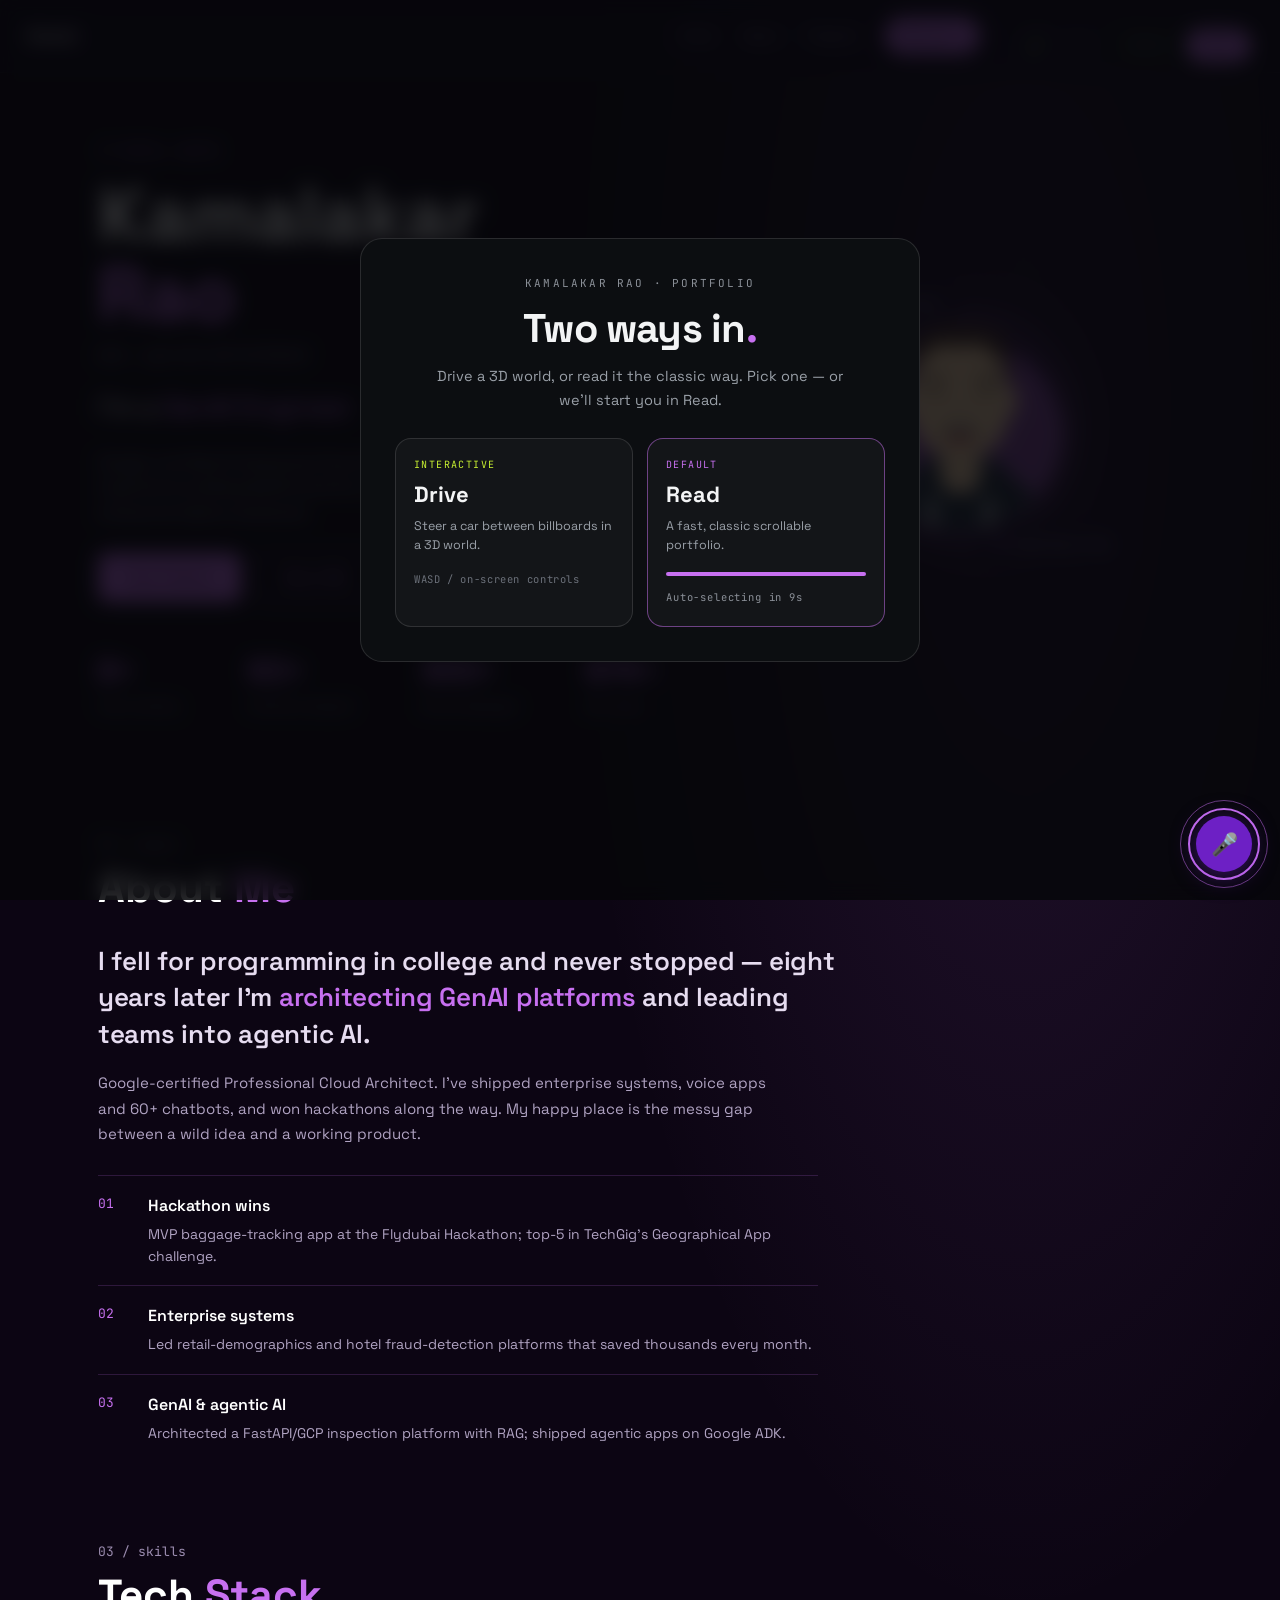
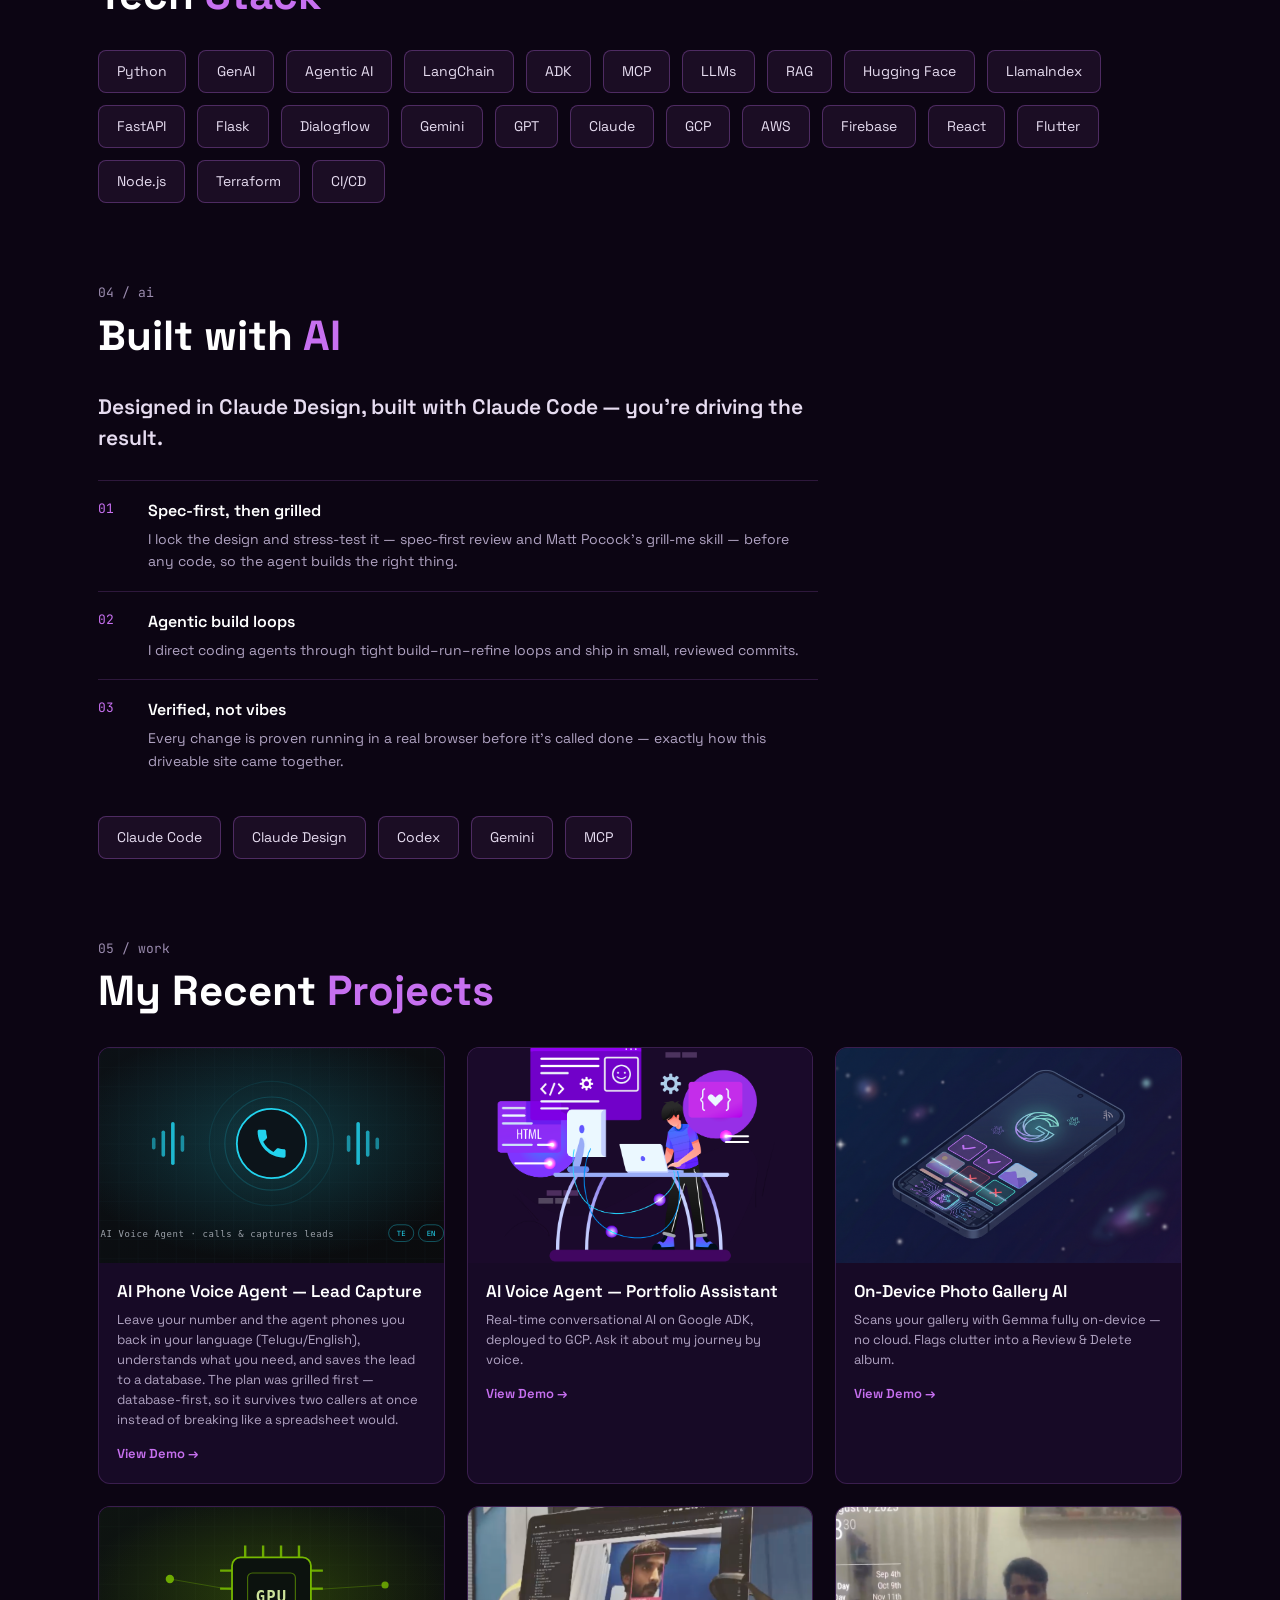
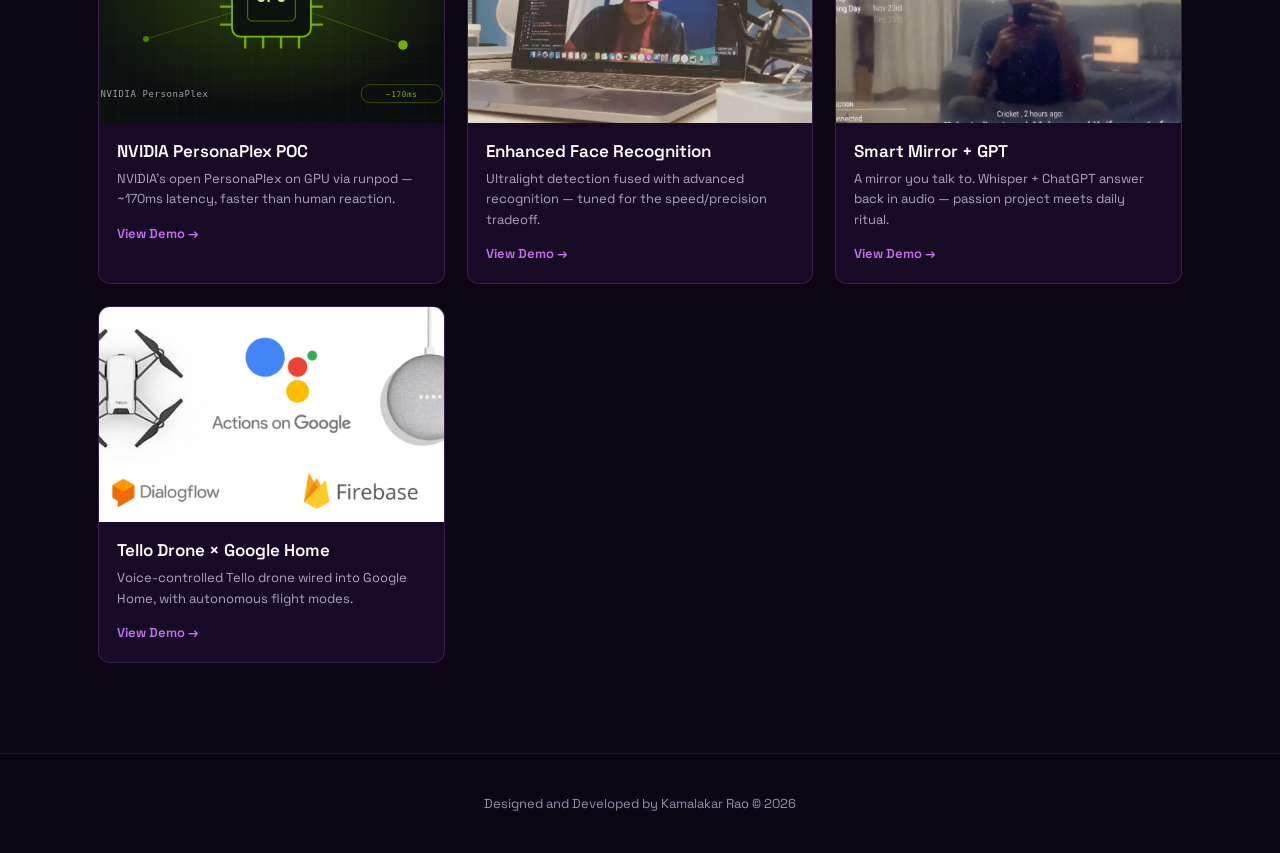
==== commit c64249e8: "deploy: e887f0fdde673a01ec48e9920cc8359ccea26e36 kamalakarrao/kamal-portfolio@e887f0fdde673a01ec48e9" ====
--- a/index.html
+++ b/index.html
@@ -1 +1 @@
-<!doctype html><html lang="en"><head><meta charset="utf-8"/><link rel="icon" href="/favicon.png"/><meta name="viewport" content="width=device-width,initial-scale=1"/><meta name="theme-color" content="#000000"/><meta name="description" content="Web site created using create-react-app"/><link rel="manifest" href="/manifest.json"/><link rel="preconnect" href="https://fonts.googleapis.com"><link rel="preconnect" href="https://fonts.gstatic.com" crossorigin><link href="https://fonts.googleapis.com/css2?family=Space+Grotesk:wght@400;500;600;700&family=JetBrains+Mono:wght@400;500&display=swap" rel="stylesheet"><title>Kamal | Portfolio</title><meta name="description" content="Self Developed personal website build with React.js"><meta itemprop="name" content="Kamal | Portfolio"><meta itemprop="description" content="Self Developed personal website build with React.js"><meta property="og:url" content="https://kamalakarrao.github.io"><meta property="og:type" content="website"><meta property="og:title" content="Kamal | Portfolio"><meta property="og:description" content="Self Developed personal website build with React.js"><meta name="twitter:card" content="summary_large_image"><meta name="twitter:title" content="Kamal | Portfolio"><meta name="twitter:description" content="Self Developed personal website build with React.js"><script defer="defer" src="/static/js/main.9140d56d.js"></script><link href="/static/css/main.92483b88.css" rel="stylesheet"></head><body><noscript>You need to enable JavaScript to run this app.</noscript><div id="root"></div></body></html>+<!doctype html><html lang="en"><head><meta charset="utf-8"/><link rel="icon" href="/favicon.png"/><meta name="viewport" content="width=device-width,initial-scale=1"/><meta name="theme-color" content="#000000"/><meta name="description" content="Web site created using create-react-app"/><link rel="manifest" href="/manifest.json"/><link rel="preconnect" href="https://fonts.googleapis.com"><link rel="preconnect" href="https://fonts.gstatic.com" crossorigin><link href="https://fonts.googleapis.com/css2?family=Space+Grotesk:wght@400;500;600;700&family=JetBrains+Mono:wght@400;500&display=swap" rel="stylesheet"><title>Kamal | Portfolio</title><meta name="description" content="Self Developed personal website build with React.js"><meta itemprop="name" content="Kamal | Portfolio"><meta itemprop="description" content="Self Developed personal website build with React.js"><meta property="og:url" content="https://kamalakarrao.github.io"><meta property="og:type" content="website"><meta property="og:title" content="Kamal | Portfolio"><meta property="og:description" content="Self Developed personal website build with React.js"><meta name="twitter:card" content="summary_large_image"><meta name="twitter:title" content="Kamal | Portfolio"><meta name="twitter:description" content="Self Developed personal website build with React.js"><script defer="defer" src="/static/js/main.6233d1fd.js"></script><link href="/static/css/main.6f3d7637.css" rel="stylesheet"></head><body><noscript>You need to enable JavaScript to run this app.</noscript><div id="root"></div></body></html>
--- a/static/css/main.6f3d7637.css
+++ b/static/css/main.6f3d7637.css
@@ -0,0 +1,7 @@
+@charset "UTF-8";@import url(https://fonts.googleapis.com/css2?family=Raleway:wght@300;400;500;600;700;800&family=Courier+Prime:wght@400;700&display=swap);body{-webkit-font-smoothing:antialiased;-moz-osx-font-smoothing:grayscale;background-color:#0d0b14;font-family:Raleway,sans-serif!important}:root{--annotation-unfocused-field-background:url('data:image/svg+xml;charset=utf-8,<svg width="1" height="1" xmlns="http://www.w3.org/2000/svg"><rect width="100%" height="100%" style="fill:rgba(0,54,255,.13)"/></svg>')}.annotationLayer section{position:absolute;text-align:left;text-align:initial}.annotationLayer .buttonWidgetAnnotation.pushButton>a,.annotationLayer .linkAnnotation>a{font-size:1em;height:100%;left:0;position:absolute;top:0;width:100%}.annotationLayer .buttonWidgetAnnotation.pushButton>canvas{left:0;position:relative;top:0;z-index:-1}.annotationLayer .buttonWidgetAnnotation.pushButton>a:hover,.annotationLayer .linkAnnotation>a:hover{background:#ff0;box-shadow:0 2px 10px #ff0;opacity:.2}.annotationLayer .textAnnotation img{cursor:pointer;position:absolute}.annotationLayer .buttonWidgetAnnotation.checkBox input,.annotationLayer .buttonWidgetAnnotation.radioButton input,.annotationLayer .choiceWidgetAnnotation select,.annotationLayer .textWidgetAnnotation input,.annotationLayer .textWidgetAnnotation textarea{background-image:url('data:image/svg+xml;charset=utf-8,<svg width="1" height="1" xmlns="http://www.w3.org/2000/svg"><rect width="100%" height="100%" style="fill:rgba(0,54,255,.13)"/></svg>');background-image:var(--annotation-unfocused-field-background);border:1px solid transparent;box-sizing:border-box;font-size:9px;height:100%;margin:0;padding:0 3px;vertical-align:top;width:100%}.annotationLayer .choiceWidgetAnnotation select option{padding:0}.annotationLayer .buttonWidgetAnnotation.radioButton input{border-radius:50%}.annotationLayer .textWidgetAnnotation textarea{font:message-box;font-size:9px;resize:none}.annotationLayer .buttonWidgetAnnotation.checkBox input[disabled],.annotationLayer .buttonWidgetAnnotation.radioButton input[disabled],.annotationLayer .choiceWidgetAnnotation select[disabled],.annotationLayer .textWidgetAnnotation input[disabled],.annotationLayer .textWidgetAnnotation textarea[disabled]{background:none;border:1px solid transparent;cursor:not-allowed}.annotationLayer .buttonWidgetAnnotation.checkBox input:hover,.annotationLayer .buttonWidgetAnnotation.radioButton input:hover,.annotationLayer .choiceWidgetAnnotation select:hover,.annotationLayer .textWidgetAnnotation input:hover,.annotationLayer .textWidgetAnnotation textarea:hover{border:1px solid #000}.annotationLayer .choiceWidgetAnnotation select:focus,.annotationLayer .textWidgetAnnotation input:focus,.annotationLayer .textWidgetAnnotation textarea:focus{background:none;border:1px solid transparent}.annotationLayer .buttonWidgetAnnotation.checkBox :focus,.annotationLayer .buttonWidgetAnnotation.radioButton :focus,.annotationLayer .choiceWidgetAnnotation select :focus,.annotationLayer .textWidgetAnnotation input :focus,.annotationLayer .textWidgetAnnotation textarea :focus{background-color:transparent;background-image:none;outline:auto}.annotationLayer .buttonWidgetAnnotation.checkBox input:checked:after,.annotationLayer .buttonWidgetAnnotation.checkBox input:checked:before,.annotationLayer .buttonWidgetAnnotation.radioButton input:checked:before{background-color:#000;content:"";display:block;position:absolute}.annotationLayer .buttonWidgetAnnotation.checkBox input:checked:after,.annotationLayer .buttonWidgetAnnotation.checkBox input:checked:before{height:80%;left:45%;width:1px}.annotationLayer .buttonWidgetAnnotation.checkBox input:checked:before{-webkit-transform:rotate(45deg);transform:rotate(45deg)}.annotationLayer .buttonWidgetAnnotation.checkBox input:checked:after{-webkit-transform:rotate(-45deg);transform:rotate(-45deg)}.annotationLayer .buttonWidgetAnnotation.radioButton input:checked:before{border-radius:50%;height:50%;left:30%;top:20%;width:50%}.annotationLayer .textWidgetAnnotation input.comb{font-family:monospace;padding-left:2px;padding-right:0}.annotationLayer .textWidgetAnnotation input.comb:focus{width:103%}.annotationLayer .buttonWidgetAnnotation.checkBox input,.annotationLayer .buttonWidgetAnnotation.radioButton input{-webkit-appearance:none;appearance:none;padding:0}.annotationLayer .popupWrapper{position:absolute;width:20em}.annotationLayer .popup{word-wrap:break-word;background-color:#ff9;border-radius:2px;box-shadow:0 2px 5px #888;cursor:pointer;font:message-box;font-size:9px;margin-left:5px;max-width:20em;padding:6px;position:absolute;white-space:normal;z-index:200}.annotationLayer .popup>*{font-size:9px}.annotationLayer .popup h1{display:inline-block}.annotationLayer .popupDate{display:inline-block;margin-left:5px}.annotationLayer .popupContent{border-top:1px solid #333;margin-top:2px;padding-top:2px}.annotationLayer .richText>*{white-space:pre-wrap}.annotationLayer .caretAnnotation,.annotationLayer .circleAnnotation svg ellipse,.annotationLayer .fileAttachmentAnnotation,.annotationLayer .freeTextAnnotation,.annotationLayer .highlightAnnotation,.annotationLayer .inkAnnotation svg polyline,.annotationLayer .lineAnnotation svg line,.annotationLayer .polygonAnnotation svg polygon,.annotationLayer .polylineAnnotation svg polyline,.annotationLayer .squareAnnotation svg rect,.annotationLayer .squigglyAnnotation,.annotationLayer .stampAnnotation,.annotationLayer .strikeoutAnnotation,.annotationLayer .underlineAnnotation{cursor:pointer}@-webkit-keyframes kr-blink{0%,to{opacity:1}50%{opacity:0}}@keyframes kr-blink{0%,to{opacity:1}50%{opacity:0}}@-webkit-keyframes kr-spin-slow{0%{-webkit-transform:rotate(0);transform:rotate(0)}to{-webkit-transform:rotate(1turn);transform:rotate(1turn)}}@keyframes kr-spin-slow{0%{-webkit-transform:rotate(0);transform:rotate(0)}to{-webkit-transform:rotate(1turn);transform:rotate(1turn)}}@-webkit-keyframes kr-spin-rev{0%{-webkit-transform:rotate(1turn);transform:rotate(1turn)}to{-webkit-transform:rotate(0);transform:rotate(0)}}@keyframes kr-spin-rev{0%{-webkit-transform:rotate(1turn);transform:rotate(1turn)}to{-webkit-transform:rotate(0);transform:rotate(0)}}@-webkit-keyframes kr-load{0%{-webkit-transform:translateX(-100%);transform:translateX(-100%)}to{-webkit-transform:translateX(0);transform:translateX(0)}}@keyframes kr-load{0%{-webkit-transform:translateX(-100%);transform:translateX(-100%)}to{-webkit-transform:translateX(0);transform:translateX(0)}}@-webkit-keyframes kr-bob{0%,to{-webkit-transform:translateY(0);transform:translateY(0)}50%{-webkit-transform:translateY(-6px);transform:translateY(-6px)}}@keyframes kr-bob{0%,to{-webkit-transform:translateY(0);transform:translateY(0)}50%{-webkit-transform:translateY(-6px);transform:translateY(-6px)}}@-webkit-keyframes kr-pop{0%{opacity:0;-webkit-transform:translateY(14px) scale(.97);transform:translateY(14px) scale(.97)}to{opacity:1;-webkit-transform:none;transform:none}}@keyframes kr-pop{0%{opacity:0;-webkit-transform:translateY(14px) scale(.97);transform:translateY(14px) scale(.97)}to{opacity:1;-webkit-transform:none;transform:none}}.kr-root{-webkit-font-smoothing:antialiased;color:#e9eaec;font-family:Space Grotesk,sans-serif;min-height:100vh;position:relative;width:100%}.kr-root *,.kr-root :after,.kr-root :before{box-sizing:border-box}.kr-root ::selection{background:#c8f031;color:#0a0b0d}.kr-mono{font-family:JetBrains Mono,monospace}.kr-modebar{align-items:center;display:flex;gap:12px;position:fixed;right:24px;top:24px;z-index:140}.kr-modebar__label{color:#6b7079;font-family:JetBrains Mono,monospace;font-size:10px;letter-spacing:.18em;text-transform:uppercase}.kr-modebar__group{backdrop-filter:blur(12px);-webkit-backdrop-filter:blur(12px);background:rgba(18,20,24,.7);border:1px solid hsla(0,0%,100%,.1);border-radius:100px;display:flex;padding:4px}.kr-modebtn{background:transparent;border:none;border-radius:100px;color:#8b9098;cursor:pointer;font-family:JetBrains Mono,monospace;font-size:11px;font-weight:500;letter-spacing:.12em;padding:8px 16px;text-transform:uppercase;transition:all .25s ease}.kr-modebtn--live.is-active{background:#c8f031;color:#0a0b0d;font-weight:600}.kr-modebtn--read.is-active{background:#c770f0;color:#160a24;font-weight:600}.kr-musicbtn{align-items:center;backdrop-filter:blur(12px);-webkit-backdrop-filter:blur(12px);background:rgba(18,20,24,.7);border:1px solid hsla(0,0%,100%,.1);border-radius:50%;color:#8b9098;cursor:pointer;display:flex;height:34px;justify-content:center;position:relative;transition:color .2s ease,border-color .2s ease,background .2s ease;width:34px}.kr-musicbtn:hover{color:#c8d0d8}.kr-musicbtn.is-on{background:rgba(200,240,49,.1);border-color:rgba(200,240,49,.6);color:#c8f031}.kr-musicbtn__slash{background:currentColor;border-radius:2px;height:1.5px;position:absolute;-webkit-transform:rotate(-45deg);transform:rotate(-45deg);width:22px}.kr-drive{background:#0a0b0d;height:100vh;height:100dvh;left:0;overflow:hidden;position:fixed;top:0;width:100vw}.kr-drive__canvas{display:block;height:100%;inset:0;position:absolute;width:100%}.kr-drive__vignette{background:radial-gradient(125% 100% at 50% 12%,rgba(10,11,13,0) 42%,rgba(10,11,13,.5) 82%,rgba(10,11,13,.92) 100%);inset:0;pointer-events:none;position:absolute;z-index:2}.kr-drive__topbar{align-items:center;color:#e9eaec;display:flex;font-family:JetBrains Mono,monospace;font-size:13px;font-weight:500;gap:10px;left:28px;letter-spacing:.1em;position:absolute;top:24px;z-index:10}.kr-drive__dot{background:#c8f031;border-radius:50%;box-shadow:0 0 12px #c8f031;height:9px;width:9px}.kr-controls{backdrop-filter:blur(10px);-webkit-backdrop-filter:blur(10px);background:rgba(14,16,20,.66);border:1px solid hsla(0,0%,100%,.1);border-radius:14px;bottom:26px;left:28px;max-width:260px;padding:16px 18px;position:absolute;z-index:10}.kr-controls__title{color:#c8f031;font-family:JetBrains Mono,monospace;font-size:10px;letter-spacing:.16em;margin-bottom:12px;text-transform:uppercase}.kr-controls__list{color:#aeb3bb;display:flex;flex-direction:column;font-size:12.5px;gap:9px}.kr-controls__row{align-items:center;display:flex;gap:9px}.kr-controls__keys{display:inline-flex;gap:3px}.kr-kbd{align-items:center;background:hsla(0,0%,100%,.08);border:1px solid hsla(0,0%,100%,.16);border-radius:6px;color:#e9eaec;display:inline-flex;font-family:JetBrains Mono,monospace;font-size:11px;height:22px;justify-content:center;min-width:22px;padding:0 5px}.kr-prompt{align-items:center;backdrop-filter:blur(10px);-webkit-backdrop-filter:blur(10px);background:rgba(200,240,49,.12);border:1px solid rgba(200,240,49,.5);border-radius:100px;bottom:38px;display:flex;gap:12px;left:50%;opacity:0;padding:13px 20px;pointer-events:none;position:absolute;-webkit-transform:translate(-50%,14px);transform:translate(-50%,14px);transition:opacity .25s ease,-webkit-transform .25s ease;transition:opacity .25s ease,transform .25s ease;transition:opacity .25s ease,transform .25s ease,-webkit-transform .25s ease;z-index:10}.kr-prompt.is-visible{opacity:1;-webkit-transform:translate(-50%);transform:translate(-50%)}.kr-prompt__text{color:#eef2dd;font-size:14px;font-weight:500}.kr-prompt__key{border:1px solid rgba(200,240,49,.6);border-radius:100px;color:#c8f031;font-family:JetBrains Mono,monospace;font-size:11px;letter-spacing:.08em;padding:4px 10px}.kr-prompt__key--tap{display:none}.kr-peek{-webkit-animation:kr-fade-in .25s ease forwards;animation:kr-fade-in .25s ease forwards;backdrop-filter:blur(10px);-webkit-backdrop-filter:blur(10px);background:rgba(14,16,20,.72);border:1px solid rgba(200,240,49,.4);border-radius:14px;color:#e9eaec;cursor:pointer;max-width:42vw;opacity:0;padding:16px 18px;position:fixed;right:24px;top:50%;-webkit-transform:translateY(-50%);transform:translateY(-50%);width:280px;z-index:120}@-webkit-keyframes kr-fade-in{to{opacity:1}}@keyframes kr-fade-in{to{opacity:1}}.kr-peek__eyebrow{color:#c8f031;font-family:JetBrains Mono,monospace;font-size:10px;letter-spacing:.16em;margin-bottom:8px;text-transform:uppercase}.kr-peek__title{color:#f3f4f5;font-size:16px;font-weight:700;letter-spacing:-.01em;line-height:1.25}.kr-peek__preview{color:#aeb3bb;font-size:12px;line-height:1.5;margin-top:8px}.kr-peek__action{align-items:center;color:#8b9098;display:flex;font-family:JetBrains Mono,monospace;font-size:10px;gap:6px;letter-spacing:.06em;margin-top:13px}.kr-peek__key{border:1px solid rgba(200,240,49,.5);border-radius:100px;color:#c8f031;padding:2px 8px}.kr-peek__key--tap,.kr-touch{display:none}.kr-touch__group{display:flex;gap:14px;position:absolute;z-index:12}.kr-touch__steer{bottom:26px;left:22px}.kr-touch__pedals{bottom:100px;flex-direction:column;right:22px}.kr-touch__btn{-webkit-tap-highlight-color:transparent;align-items:center;backdrop-filter:blur(10px);-webkit-backdrop-filter:blur(10px);background:rgba(14,16,20,.72);border:1px solid rgba(200,240,49,.35);border-radius:50%;color:#e9eaec;cursor:pointer;display:flex;font-size:20px;height:60px;justify-content:center;touch-action:none;-ms-user-select:none;user-select:none;-webkit-user-select:none;width:60px}.kr-touch__btn:active{background:rgba(200,240,49,.18);border-color:rgba(200,240,49,.7)}.kr-touch__btn--go{color:#c8f031}.kr-touch__btn:before{border-bottom:15px solid;border-left:11px solid transparent;border-right:11px solid transparent;content:"";height:0;width:0}.kr-touch__btn--up:before{-webkit-transform:rotate(0deg);transform:rotate(0deg)}.kr-touch__btn--down:before{-webkit-transform:rotate(180deg);transform:rotate(180deg)}.kr-touch__btn--left:before{-webkit-transform:rotate(-90deg);transform:rotate(-90deg)}.kr-touch__btn--right:before{-webkit-transform:rotate(90deg);transform:rotate(90deg)}.kr-loading{align-items:center;background:#0a0b0d;display:flex;flex-direction:column;inset:0;justify-content:center;position:absolute;z-index:30}.kr-loading__label{color:#c8f031;font-family:JetBrains Mono,monospace;font-size:11px;letter-spacing:.22em;margin-bottom:22px;text-transform:uppercase}.kr-loading__name{color:#f3f4f5;font-size:clamp(34px,6vw,60px);font-weight:700;letter-spacing:-.03em;line-height:1}.kr-loading__name span{color:#c8f031}.kr-loading__bar{background:hsla(0,0%,100%,.1);border-radius:3px;height:3px;margin-top:30px;overflow:hidden;width:240px}.kr-loading__fill{-webkit-animation:kr-load 1.5s cubic-bezier(.4,.1,.2,1) forwards;animation:kr-load 1.5s cubic-bezier(.4,.1,.2,1) forwards;background:#c8f031;height:100%;width:100%}.kr-loading__sub{color:#5f646d;font-family:JetBrains Mono,monospace;font-size:11px;letter-spacing:.1em;margin-top:20px}.kr-modal__backdrop{align-items:center;backdrop-filter:blur(6px);-webkit-backdrop-filter:blur(6px);background:rgba(6,7,9,.72);display:flex;inset:0;justify-content:center;padding:24px;position:fixed;z-index:150}.kr-modal{-webkit-animation:kr-pop .3s cubic-bezier(.2,.8,.2,1) both;animation:kr-pop .3s cubic-bezier(.2,.8,.2,1) both;background:#0c0e11;border:1px solid hsla(0,0%,100%,.12);border-radius:20px;max-height:86vh;max-width:560px;overflow:auto;position:relative;width:100%}.kr-modal__close{background:rgba(18,20,24,.8);border:1px solid hsla(0,0%,100%,.16);border-radius:50%;color:#c8d0d8;cursor:pointer;font-size:16px;height:34px;line-height:1;position:absolute;right:16px;top:16px;width:34px;z-index:2}.kr-modal__img{aspect-ratio:16/9;background:linear-gradient(135deg,#15181d,#0c0e11);border-radius:20px 20px 0 0;overflow:hidden}.kr-modal__img img{height:100%;object-fit:cover;width:100%}.kr-modal__body{padding:30px 32px 34px}.kr-tags{display:flex;flex-wrap:wrap;gap:8px;margin-bottom:16px}.kr-tag{border:1px solid rgba(200,240,49,.4);border-radius:100px;color:#c8f031;font-family:JetBrains Mono,monospace;font-size:10px;letter-spacing:.1em;padding:4px 10px;text-transform:uppercase}.kr-modal__title{color:#f3f4f5;font-size:26px;font-weight:700;letter-spacing:-.02em;margin:0}.kr-modal__desc{color:#9aa0a8;font-size:15.5px;line-height:1.7;margin:14px 0 26px}.kr-modal__cta{align-items:center;background:#c8f031;border-radius:100px;color:#0a0b0d;display:inline-flex;font-size:14px;font-weight:600;gap:10px;padding:13px 24px;text-decoration:none}.kr-modal__cta span{font-family:JetBrains Mono,monospace}.kr-modal__pad{padding:36px 34px 38px}.kr-eyebrow{color:#c8f031;font-family:JetBrains Mono,monospace;font-size:11px;letter-spacing:.2em;margin-bottom:18px;text-transform:uppercase}.kr-about__lead{color:#e9eaec;font-size:25px;font-weight:600;letter-spacing:-.02em;line-height:1.28;margin:0}.kr-about__lead span{color:#c8f031}.kr-about__body{color:#9aa0a8;font-size:15px;line-height:1.7;margin:20px 0 28px}.kr-wins{display:flex;flex-direction:column}.kr-win{border-top:1px solid hsla(0,0%,100%,.08);display:flex;gap:18px;padding:18px 0}.kr-win__n{color:#c8f031;font-family:JetBrains Mono,monospace;font-size:12px;min-width:30px}.kr-win__title{color:#e9eaec;font-size:15px;font-weight:600}.kr-win__body{color:#8b9098;font-size:13.5px;line-height:1.6;margin-top:5px}.kr-skills__title{color:#e9eaec;font-size:25px;font-weight:600;letter-spacing:-.02em;margin:0 0 24px}.kr-chips{display:flex;flex-wrap:wrap;gap:9px}.kr-chip{border:1px solid hsla(0,0%,100%,.12);border-radius:100px;color:#cdd0d5;font-family:JetBrains Mono,monospace;font-size:13px;padding:9px 15px}.kr-contact__pad{padding:40px 34px 42px}.kr-contact__title{color:#f3f4f5;font-size:clamp(30px,4vw,42px);font-weight:700;letter-spacing:-.03em;line-height:1.05;margin:0 0 30px}.kr-contact__links{display:flex;flex-wrap:wrap;gap:12px}.kr-contact__primary{background:#c8f031;border-radius:100px;color:#0a0b0d;font-weight:600}.kr-contact__ghost,.kr-contact__primary{font-size:14px;padding:13px 24px;text-decoration:none}.kr-contact__ghost{border:1px solid hsla(0,0%,100%,.18);border-radius:100px;color:#e9eaec;font-weight:500}@-webkit-keyframes kr-fill{0%{width:0}to{width:100%}}@keyframes kr-fill{0%{width:0}to{width:100%}}.kr-welcome{align-items:center;-webkit-animation:kr-pop .3s cubic-bezier(.2,.8,.2,1) both;animation:kr-pop .3s cubic-bezier(.2,.8,.2,1) both;backdrop-filter:blur(10px);-webkit-backdrop-filter:blur(10px);background:rgba(6,7,9,.82);display:flex;inset:0;justify-content:center;padding:24px;position:fixed;z-index:200}.kr-welcome__card{background:#0c0e11;border:1px solid hsla(0,0%,100%,.12);border-radius:22px;max-width:560px;padding:36px 34px 34px;text-align:center;width:100%}.kr-welcome__eyebrow{color:#8b9098;font-family:JetBrains Mono,monospace;font-size:11px;letter-spacing:.2em;margin-bottom:14px;text-transform:uppercase}.kr-welcome__title{color:#f3f4f5;font-size:clamp(28px,5vw,40px);font-weight:700;letter-spacing:-.02em;margin:0}.kr-welcome__title span{color:#c770f0}.kr-welcome__sub{color:#9aa0a8;font-size:14.5px;line-height:1.6;margin:12px auto 26px;max-width:420px}.kr-welcome__opts{grid-gap:14px;display:grid;gap:14px;grid-template-columns:1fr 1fr}.kr-welcome__opt{align-items:flex-start;background:hsla(0,0%,100%,.03);border:1px solid hsla(0,0%,100%,.12);border-radius:16px;cursor:pointer;display:flex;flex-direction:column;font-family:inherit;gap:6px;overflow:hidden;padding:18px 18px 20px;position:relative;text-align:left;transition:border-color .15s ease,background .15s ease,-webkit-transform .15s ease;transition:transform .15s ease,border-color .15s ease,background .15s ease;transition:transform .15s ease,border-color .15s ease,background .15s ease,-webkit-transform .15s ease}.kr-welcome__opt:hover{-webkit-transform:translateY(-2px);transform:translateY(-2px)}.kr-welcome__opt--drive:hover{background:rgba(200,240,49,.06);border-color:rgba(200,240,49,.6)}.kr-welcome__opt--read{border-color:rgba(199,112,240,.5)}.kr-welcome__opt--read:hover{background:rgba(199,112,240,.08);border-color:rgba(199,112,240,.85)}.kr-welcome__opt-tag{font-family:JetBrains Mono,monospace;font-size:10px;letter-spacing:.14em;text-transform:uppercase}.kr-welcome__opt--drive .kr-welcome__opt-tag{color:#c8f031}.kr-welcome__opt--read .kr-welcome__opt-tag{color:#c770f0}.kr-welcome__opt-name{color:#f3f4f5;font-size:22px;font-weight:700}.kr-welcome__opt-desc{color:#9aa0a8;font-size:12.5px;line-height:1.5}.kr-welcome__hint{color:#6b7079;font-family:JetBrains Mono,monospace;font-size:10.5px;letter-spacing:.06em;margin-top:12px}.kr-welcome__bar{background:hsla(0,0%,100%,.1);border-radius:3px;height:4px;margin-top:12px;overflow:hidden;width:100%}.kr-welcome__bar-fill{-webkit-animation:kr-fill linear forwards;animation:kr-fill linear forwards;background:#c770f0;display:block;height:100%;width:0}.kr-welcome__auto{color:#8b9098;font-family:JetBrains Mono,monospace;font-size:10.5px;letter-spacing:.08em;margin-top:8px}@media (max-width:520px){.kr-welcome__opts{grid-template-columns:1fr}.kr-welcome__opt--drive .kr-welcome__hint{display:none}}.kr-classic{background:#0c0513;min-height:100vh;overflow:hidden;position:relative;width:100%}.kr-classic__glow{background:radial-gradient(60% 50% at 80% 10%,rgba(199,112,240,.12),transparent 60%);inset:0;pointer-events:none;position:absolute}.kr-nav{align-items:center;backdrop-filter:blur(10px);-webkit-backdrop-filter:blur(10px);background:rgba(18,8,30,.6);border-bottom:1px solid hsla(0,0%,100%,.06);display:flex;gap:26px;left:0;padding:18px 300px 18px 28px;position:fixed;right:0;top:0;z-index:90}.kr-nav__logo{color:#fff;font-size:16px;font-weight:700;letter-spacing:.02em}.kr-nav__logo span{color:#c770f0}.kr-nav__spacer{flex:1 1}.kr-nav__link{background:none;border:none;color:#b8a9c9;cursor:pointer;font-family:inherit;font-size:13px;padding:0}.kr-nav__link:hover{color:#fff}.kr-nav__resume{background:#c770f0;border:none;border-radius:100px;color:#160a24;cursor:pointer;font-family:inherit;font-size:13px;font-weight:600;padding:8px 16px;transition:-webkit-filter .2s ease;transition:filter .2s ease;transition:filter .2s ease,-webkit-filter .2s ease}.kr-nav__resume:hover{-webkit-filter:brightness(1.08);filter:brightness(1.08)}.kr-hero{grid-gap:50px;align-items:center;display:grid;gap:50px;grid-template-columns:1.2fr .9fr;margin:0 auto;max-width:1140px;padding:140px 28px 80px;position:relative;z-index:2}.kr-hero__greeting{color:#c770f0;font-family:JetBrains Mono,monospace;font-size:14px;margin-bottom:14px}.kr-hero__name{color:#fff;font-size:clamp(44px,6.5vw,76px);font-weight:700;line-height:1.04;margin:0}.kr-hero__name span{color:#c770f0}.kr-hero__aka{color:#b8a9c9;font-size:15px;margin-top:10px}.kr-hero__role{color:#e6dcf0;font-size:clamp(18px,2.4vw,26px);font-weight:500;margin-top:22px}.kr-hero__role span{color:#c770f0}.kr-hero__bio{color:#b0a3c2;font-size:15px;line-height:1.7;margin-top:22px;max-width:480px}.kr-hero__cta{display:flex;flex-wrap:wrap;gap:14px;margin-top:28px}.kr-cbtn-primary{background:#c770f0;border:none;border-radius:8px;color:#1a0a2a}.kr-cbtn-outline,.kr-cbtn-primary{cursor:pointer;font-family:inherit;font-size:14px;font-weight:600;padding:13px 26px}.kr-cbtn-outline{background:transparent;border:1px solid #c770f0;border-radius:8px;color:#c770f0}.kr-hero__resume{display:none}.kr-hero__stats{grid-gap:38px;display:grid;gap:38px;grid-template-columns:repeat(4,auto);margin-top:46px}.kr-stat__num{color:#c770f0;font-size:30px;font-weight:700}.kr-stat__label{color:#9b8caf;font-size:12px;margin-top:4px}.kr-avatar,.kr-hero__right{display:flex;justify-content:center}.kr-avatar{align-items:center;height:300px;position:relative;width:300px}.kr-avatar__ring1{-webkit-animation:kr-spin-slow 26s linear infinite;animation:kr-spin-slow 26s linear infinite;border:1px dashed rgba(199,112,240,.4);border-radius:50%;inset:0;position:absolute}.kr-avatar__ring2{-webkit-animation:kr-spin-rev 20s linear infinite;animation:kr-spin-rev 20s linear infinite;border:1px solid rgba(199,112,240,.25);border-radius:50%;inset:30px;position:absolute}.kr-avatar__circle{background:#1a0a2a;border:2px solid rgba(199,112,240,.5);border-radius:50%;box-shadow:0 0 50px rgba(199,112,240,.3);height:210px;overflow:hidden;width:210px}.kr-avatar__circle img{height:100%;object-fit:cover;width:100%}.kr-badge{align-items:center;background:#1a0a2a;border:1px solid hsla(0,0%,100%,.1);border-radius:100px;color:#e6dcf0;display:flex;font-size:12px;gap:8px;padding:8px 14px;position:absolute}.kr-badge--1{left:-20px;top:8px}.kr-badge--2{bottom:16px;right:-16px}.kr-badge__dot{border-radius:50%;height:8px;width:8px}.kr-badge__dot--teal{background:#2dd4bf}.kr-badge__dot--purple{background:#c770f0}.kr-section{margin:0 auto;max-width:1140px;padding:40px 28px 90px;position:relative;z-index:2}.kr-section__idx{color:#9b8caf;font-family:JetBrains Mono,monospace;font-size:13px}.kr-section__idx--gap{margin-top:80px}.kr-section__title{color:#fff;font-size:clamp(28px,4vw,42px);font-weight:700;margin:8px 0 30px}.kr-section__title span{color:#c770f0}.kr-skillgrid{display:flex;flex-wrap:wrap;gap:12px}.kr-skillpill{background:rgba(199,112,240,.08);border:1px solid rgba(199,112,240,.3);border-radius:8px;color:#e6dcf0;font-size:14px;padding:10px 18px}.kr-projgrid{grid-gap:22px;display:grid;gap:22px;grid-template-columns:repeat(3,1fr)}.kr-card{background:#170a26;border:1px solid rgba(199,112,240,.2);border-radius:12px;overflow:hidden}.kr-card__media{aspect-ratio:16/10;background:#1a0a2a;overflow:hidden}.kr-card__media img{height:100%;object-fit:cover;width:100%}.kr-card__placeholder{align-items:center;background:repeating-linear-gradient(45deg,#1c0c2e,#1c0c2e 12px,#170a26 0,#170a26 24px);color:#6b4d85;display:flex;font-family:JetBrains Mono,monospace;font-size:11px;height:100%;justify-content:center;width:100%}.kr-card__body{padding:18px}.kr-card__title{color:#fff;font-size:17px;font-weight:600;margin:0 0 8px}.kr-card__desc{color:#b0a3c2;font-size:13px;line-height:1.55;margin:0}.kr-card__demo{align-items:center;background:none;border:none;color:#c770f0;cursor:pointer;display:inline-flex;font-family:inherit;font-size:13px;font-weight:600;gap:6px;margin-top:14px;padding:0;text-decoration:none;transition:gap .15s ease,-webkit-filter .15s ease;transition:gap .15s ease,filter .15s ease;transition:gap .15s ease,filter .15s ease,-webkit-filter .15s ease}.kr-card__demo:hover{-webkit-filter:brightness(1.15);filter:brightness(1.15);gap:10px}.kr-about-lead{color:#e6dcf0;font-size:clamp(20px,2.6vw,26px);font-weight:600;letter-spacing:-.01em;line-height:1.4;margin:0 0 18px;max-width:760px}.kr-about-lead span{color:#c770f0}.kr-about-body{color:#b0a3c2;font-size:15px;line-height:1.7;margin:0 0 28px;max-width:680px}.kr-ai-hook{color:#e6dcf0;font-size:clamp(17px,2.1vw,21px);font-weight:600;line-height:1.5;margin:0 0 26px;max-width:720px}.kr-ai-list{display:flex;flex-direction:column;max-width:720px}.kr-ai-item{border-top:1px solid rgba(199,112,240,.18);display:flex;gap:18px;padding:18px 0}.kr-ai-item__n{color:#c770f0;font-family:JetBrains Mono,monospace;font-size:13px;min-width:32px}.kr-ai-item__title{color:#fff;font-size:16px;font-weight:600}.kr-ai-item__body{color:#b0a3c2;font-size:14px;line-height:1.6;margin-top:5px}.kr-ai-tools{display:flex;flex-wrap:wrap;gap:12px;margin-top:26px}.kr-footer{border-top:1px solid hsla(0,0%,100%,.06);color:#9b8caf;font-size:13px;padding:40px;position:relative;text-align:center;z-index:2}@media (max-width:860px){.kr-hero{gap:36px;grid-template-columns:1fr;padding-top:110px}.kr-hero__right{order:-1}.kr-hero__stats{gap:24px 38px;grid-template-columns:repeat(2,auto)}.kr-projgrid{grid-template-columns:1fr}.kr-nav{gap:16px;padding-right:28px}.kr-nav__link{display:none}}@media (max-width:600px){.kr-modebar{gap:8px;right:14px;top:16px}.kr-modebar__label{display:none}.kr-modebtn{font-size:10px;padding:7px 13px}.kr-nav{padding:16px 18px}.kr-nav__resume{display:none}.kr-hero__resume{display:inline-flex}.kr-hero{padding:96px 22px 64px}.kr-peek{bottom:calc(250px + env(safe-area-inset-bottom));max-width:64vw;padding:13px 15px;right:14px;top:auto;-webkit-transform:none;transform:none;width:210px}.kr-peek__title{font-size:14px}.kr-section{padding:30px 22px 70px}.kr-hero__stats{gap:22px 30px}}@media (max-width:520px){.kr-controls{display:none}.kr-avatar{height:250px;width:250px}.kr-avatar__circle{height:178px;width:178px}}@media (hover:none) and (pointer:coarse){.kr-touch{display:block}.kr-controls{display:none}.kr-prompt{cursor:pointer}.kr-prompt.is-visible{pointer-events:auto}.kr-prompt__key--kbd{display:none}.kr-prompt__key--tap{display:inline-block}.kr-peek__key--kbd{display:none}.kr-peek__key--tap{display:inline-block}.agent-fab-wrapper{bottom:calc(18px + env(safe-area-inset-bottom));right:18px}.kr-touch__pedals{bottom:calc(96px + env(safe-area-inset-bottom));right:18px}.kr-touch__steer{bottom:calc(20px + env(safe-area-inset-bottom));left:18px}.kr-prompt{bottom:calc(178px + env(safe-area-inset-bottom))}}:root{--bg:#0d0b14;--bg2:#13111e;--bg3:#1a1728;--border:#1e1b2e;--border2:#2a2740;--accent:#c770f0;--accent2:#6d20c5;--teal:#5de3c8;--text:#f0eefa;--muted:#8878a8;--muted2:#5a4d78;--mono:"Courier Prime",monospace;--imp-text-color:#c770f0;--section-background-color:linear-gradient(to bottom left,hsla(0,3%,6%,.582),rgba(12,8,24,.904));--image-gradient:linear-gradient(to bottom left,hsla(0,3%,6%,.678),rgba(12,10,22,.863))}body{background-color:#0d0b14!important;background-color:var(--bg)!important;color:#f0eefa;color:var(--text)}.purple{color:#c770f0!important;color:var(--accent)!important}button:focus{box-shadow:none!important}#preloader{background-color:#0d0b14;background-color:var(--bg);background-image:url(/static/media/pre.d4812f51c8c80976eaab.svg);background-position:50%;background-repeat:no-repeat;height:100%;left:0;position:fixed;top:0;width:100%;z-index:999999}#preloader-none{opacity:0}#no-scroll{height:100vh;overflow:hidden}::-webkit-scrollbar{width:7px}::-webkit-scrollbar-track{background:#2d1950}::-webkit-scrollbar-thumb{background:rgba(178,121,216,.959);border-radius:12px}::-webkit-scrollbar-thumb:hover{background:rgba(222,130,235,.911);border-radius:12px}.navbar{backdrop-filter:blur(12px)!important;-webkit-backdrop-filter:blur(12px)!important;background:rgba(13,11,20,.85)!important;border-bottom:1px solid #1e1b2e;border-bottom:1px solid var(--border);display:flex!important;height:64px;padding:0 48px!important;position:fixed!important;top:0;transition:all .3s ease!important;width:100%;z-index:1000}.navbar.sticky{background:rgba(13,11,20,.95)!important;box-shadow:0 4px 24px rgba(0,0,0,.3)!important}.navbar-brand{color:#f0eefa!important;color:var(--text)!important;font-family:Raleway,sans-serif!important;font-size:20px!important;font-weight:800!important;letter-spacing:-.02em;text-decoration:none!important}.navbar-brand .logo-dot{color:#c770f0;color:var(--accent)}.navbar-toggler{background:transparent!important;border-color:transparent!important;position:relative!important}.navbar-toggler span{background-color:#c770f0!important;background-color:var(--accent)!important;display:block!important;height:4px!important;left:0!important;margin-bottom:5px!important;margin-top:5px!important;opacity:1!important;-webkit-transform:rotate(0deg)!important;transform:rotate(0deg)!important;width:27px!important}.navbar-toggler:active,.navbar-toggler:focus{outline:0!important}.navbar-toggler span:first-child,.navbar-toggler span:nth-child(3){transition:-webkit-transform .35s ease-in-out!important;transition:transform .35s ease-in-out!important;transition:transform .35s ease-in-out,-webkit-transform .35s ease-in-out!important}.navbar-toggler:not(.collapsed) span:first-child{left:12px!important;opacity:.9!important;position:absolute!important;top:10px!important;-webkit-transform:rotate(135deg)!important;transform:rotate(135deg)!important}.navbar-toggler:not(.collapsed) span:nth-child(2){background-color:transparent!important;height:12px!important;visibility:hidden!important}.navbar-toggler:not(.collapsed) span:nth-child(3){left:12px!important;opacity:.9!important;position:absolute!important;top:10px!important;-webkit-transform:rotate(-135deg)!important;transform:rotate(-135deg)!important}@media (min-width:768px){.navbar-toggler{display:none!important}.navbar-collapse{display:flex!important;flex:1 1;justify-content:flex-end}}@media (max-width:767px){.navbar{flex-wrap:wrap;height:auto;padding:0 20px!important}.navbar-brand{padding:12px 0}.navbar-collapse{align-items:flex-start;border-top:1px solid #1e1b2e;border-top:1px solid var(--border);display:none;flex-direction:column;padding:12px 0 20px;width:100%}.navbar-collapse.nav-open{display:flex}.navbar-nav .nav-link:after{display:none}.nav-resume-btn{margin-top:8px}}.navbar-nav{align-items:center;flex-direction:row!important;gap:4px;margin:0;padding:0}@media (max-width:767px){.navbar-nav{align-items:flex-start;flex-direction:column!important;gap:0}}.navbar-nav .nav-link{color:#8878a8!important;color:var(--muted)!important;font-family:Raleway,sans-serif!important;font-size:14px!important;font-weight:500!important;letter-spacing:.04em;padding:8px 14px!important;position:relative;text-transform:uppercase;transition:color .2s!important}.navbar-nav .nav-link:hover{color:#f0eefa!important;color:var(--text)!important}.navbar-nav .nav-link:after{background:#c770f0;background:var(--accent);border-radius:2px;bottom:4px;content:"";height:2px;left:14px;position:absolute;transition:width .25s ease;width:0}.navbar-nav .nav-link:hover:after{width:calc(100% - 28px)}.nav-resume-btn{align-items:center;background:#6d20c5!important;background:var(--accent2)!important;border:none!important;border-radius:6px!important;color:#fff!important;cursor:pointer;display:inline-flex;font-family:Raleway,sans-serif!important;font-size:14px!important;font-weight:600!important;padding:8px 20px!important;text-decoration:none!important;transition:background .2s!important}.nav-resume-btn:hover{background:#c770f0!important;background:var(--accent)!important;color:#fff!important}@media (max-width:767px){.navbar{padding:0 20px!important}.navbar-nav .nav-link:after{display:none}}.hero-section{grid-gap:48px;align-items:center;background-color:#0d0b14;background-color:var(--bg);display:grid;gap:48px;grid-template-columns:1fr 420px;min-height:100vh;overflow:hidden;padding:96px 48px 48px;position:relative}.hero-section:before{background-image:linear-gradient(#1e1b2e 1px,transparent 0),linear-gradient(90deg,#1e1b2e 1px,transparent 0);background-image:linear-gradient(var(--border) 1px,transparent 1px),linear-gradient(90deg,var(--border) 1px,transparent 1px);background-size:48px 48px;inset:0;opacity:.35}.hero-section:after,.hero-section:before{content:"";pointer-events:none;position:absolute}.hero-section:after{background:radial-gradient(circle,rgba(199,112,240,.12) 0,transparent 70%);height:700px;left:-200px;top:-200px;width:700px}@-webkit-keyframes fade-up{0%{opacity:0;-webkit-transform:translateY(20px);transform:translateY(20px)}to{opacity:1;-webkit-transform:translateY(0);transform:translateY(0)}}@keyframes fade-up{0%{opacity:0;-webkit-transform:translateY(20px);transform:translateY(20px)}to{opacity:1;-webkit-transform:translateY(0);transform:translateY(0)}}.hero-left{position:relative;z-index:1}.hero-greeting{-webkit-animation:fade-up .6s ease .2s forwards;animation:fade-up .6s ease .2s forwards;color:#c770f0;color:var(--accent);font-family:Courier Prime,monospace;font-family:var(--mono);font-size:15px;letter-spacing:.08em;margin-bottom:20px;opacity:0;text-transform:uppercase}.hero-name{-webkit-animation:fade-up .6s ease .35s forwards;animation:fade-up .6s ease .35s forwards;color:#f0eefa;color:var(--text);font-family:Raleway,sans-serif;font-size:clamp(2.5rem,5vw,4rem);font-weight:800;line-height:1.1;margin-bottom:8px;opacity:0}.hero-name .accent{color:#c770f0;color:var(--accent)}.hero-name-aka{color:#8878a8;color:var(--muted);font-family:Raleway,sans-serif;font-size:clamp(1.1rem,2.5vw,1.75rem);font-weight:400;letter-spacing:.04em;margin-top:4px;text-transform:uppercase}.hero-typewriter{-webkit-animation:fade-up .6s ease .5s forwards;animation:fade-up .6s ease .5s forwards;margin:24px 0;opacity:0}.hero-typewriter .Typewriter__wrapper{color:#5de3c8!important;color:var(--teal)!important}.hero-typewriter .Typewriter__cursor,.hero-typewriter .Typewriter__wrapper{font-family:Courier Prime,monospace!important;font-family:var(--mono)!important;font-size:22px!important;font-weight:400!important}.hero-typewriter .Typewriter__cursor{color:#c770f0!important;color:var(--accent)!important}.hero-bio{-webkit-animation:fade-up .6s ease .65s forwards;animation:fade-up .6s ease .65s forwards;color:#8878a8;color:var(--muted);font-size:16px;line-height:1.7;max-width:520px}.hero-bio,.hero-cta{margin-bottom:32px;opacity:0}.hero-cta{-webkit-animation:fade-up .6s ease .8s forwards;animation:fade-up .6s ease .8s forwards;display:flex;flex-wrap:wrap;gap:16px}.hero-btn-primary{align-items:center;background:#6d20c5;background:var(--accent2);border:none;border-radius:8px;color:#fff;cursor:pointer;display:inline-flex;font-family:Raleway,sans-serif;font-size:15px;font-weight:600;padding:12px 28px;text-decoration:none;transition:background .2s,-webkit-transform .2s;transition:background .2s,transform .2s;transition:background .2s,transform .2s,-webkit-transform .2s}.hero-btn-primary:hover{background:#c770f0;background:var(--accent);color:#fff;-webkit-transform:translateY(-2px);transform:translateY(-2px)}.hero-btn-outline{align-items:center;background:transparent;border:1.5px solid #2a2740;border:1.5px solid var(--border2);border-radius:8px;color:#f0eefa;color:var(--text);cursor:pointer;display:inline-flex;font-family:Raleway,sans-serif;font-size:15px;font-weight:600;padding:12px 28px;text-decoration:none;transition:border-color .2s,color .2s,-webkit-transform .2s;transition:border-color .2s,color .2s,transform .2s;transition:border-color .2s,color .2s,transform .2s,-webkit-transform .2s}.hero-btn-outline:hover{border-color:#c770f0;border-color:var(--accent);color:#c770f0;color:var(--accent);-webkit-transform:translateY(-2px);transform:translateY(-2px)}.hero-stats{-webkit-animation:fade-up .6s ease .95s forwards;animation:fade-up .6s ease .95s forwards;border-top:1px solid #1e1b2e;border-top:1px solid var(--border);display:flex;flex-wrap:wrap;gap:32px;opacity:0;padding-top:32px}.hero-stat-num{color:#f0eefa;color:var(--text);font-family:Raleway,sans-serif;font-size:28px;font-weight:800;line-height:1}.hero-stat-label{color:#8878a8;color:var(--muted);font-size:12px;letter-spacing:.06em;margin-top:4px;text-transform:uppercase}.hero-right{align-items:center;display:flex;justify-content:center;position:relative;z-index:1}.hero-avatar-container{height:320px;position:relative;width:320px}.hero-avatar-ring{border-radius:50%;position:absolute}.hero-avatar-ring--inner{-webkit-animation:spin 20s linear infinite;animation:spin 20s linear infinite;border:1.5px solid #c770f0;border:1.5px solid var(--accent);inset:-16px}.hero-avatar-ring--outer{animation:spin 30s linear infinite reverse;border:1px dashed #5a4d78;border:1px dashed var(--muted2);inset:-32px}@-webkit-keyframes spin{0%{-webkit-transform:rotate(0deg);transform:rotate(0deg)}to{-webkit-transform:rotate(1turn);transform:rotate(1turn)}}@keyframes spin{0%{-webkit-transform:rotate(0deg);transform:rotate(0deg)}to{-webkit-transform:rotate(1turn);transform:rotate(1turn)}}.hero-avatar-circle{align-items:center;background:#1a1728;background:var(--bg3);border:2px solid #2a2740;border:2px solid var(--border2);border-radius:50%;display:flex;inset:0;justify-content:center;overflow:hidden;position:absolute}.hero-avatar-circle img{height:100%;object-fit:cover;width:100%}@-webkit-keyframes float{0%,to{-webkit-transform:translateY(0);transform:translateY(0)}50%{-webkit-transform:translateY(-8px);transform:translateY(-8px)}}@keyframes float{0%,to{-webkit-transform:translateY(0);transform:translateY(0)}50%{-webkit-transform:translateY(-8px);transform:translateY(-8px)}}@-webkit-keyframes float-offset{0%,to{-webkit-transform:translateY(-4px);transform:translateY(-4px)}50%{-webkit-transform:translateY(4px);transform:translateY(4px)}}@keyframes float-offset{0%,to{-webkit-transform:translateY(-4px);transform:translateY(-4px)}50%{-webkit-transform:translateY(4px);transform:translateY(4px)}}.hero-badge{align-items:center;background:#13111e;background:var(--bg2);border:1px solid #2a2740;border:1px solid var(--border2);border-radius:10px;box-shadow:0 8px 32px rgba(0,0,0,.4);color:#f0eefa;color:var(--text);display:flex;font-size:13px;font-weight:600;gap:8px;padding:8px 14px;position:absolute;white-space:nowrap;z-index:2}.hero-badge--1{-webkit-animation:float 3s ease-in-out infinite;animation:float 3s ease-in-out infinite;bottom:-16px;left:-24px}.hero-badge--2{-webkit-animation:float-offset 3.5s ease-in-out infinite;animation:float-offset 3.5s ease-in-out infinite;right:-24px;top:-16px}.hero-badge-dot{border-radius:50%;flex-shrink:0;height:8px;width:8px}.hero-badge-dot--teal{background:#5de3c8;background:var(--teal)}.hero-badge-dot--purple{background:#c770f0;background:var(--accent)}@media (max-width:900px){.hero-section{grid-template-columns:1fr;padding:96px 24px 48px;text-align:center}.hero-right{display:none}.hero-cta,.hero-stats{justify-content:center}.hero-bio{margin-left:auto;margin-right:auto}}.about-new-section{background:#13111e;background:var(--bg2);padding:96px 48px}.about-new-inner{grid-gap:64px;align-items:start;display:grid;gap:64px;grid-template-columns:1fr 1fr;margin:0 auto;max-width:1200px}@media (max-width:900px){.about-new-section{padding:64px 24px}.about-new-inner{gap:40px;grid-template-columns:1fr}}.section-label{color:#c770f0;color:var(--accent);font-family:Courier Prime,monospace;font-family:var(--mono);font-size:12px;letter-spacing:.14em;margin-bottom:16px;text-transform:uppercase}.section-title{color:#f0eefa;color:var(--text);font-family:Raleway,sans-serif;font-size:clamp(1.8rem,3.5vw,2.6rem);font-weight:800;line-height:1.2;margin-bottom:24px}.section-title .accent{color:#c770f0;color:var(--accent)}.about-bio{color:#8878a8;color:var(--muted);font-size:15px;line-height:1.8;margin-bottom:24px}.about-quote{background:rgba(199,112,240,.05);border-left:3px solid #c770f0;border-left:3px solid var(--accent);border-radius:0 6px 6px 0;color:#f0eefa;color:var(--text);font-size:16px;font-style:italic;margin-bottom:24px;padding:12px 20px}.about-hobbies{display:flex;flex-wrap:wrap;gap:10px;margin-bottom:28px}.about-hobby-tag{background:#1a1728;background:var(--bg3);border:1px solid #2a2740;border:1px solid var(--border2);border-radius:999px;color:#8878a8;color:var(--muted);font-size:13px;font-weight:500;padding:6px 16px}.about-cert-box{border:1.5px dashed #2a2740;border:1.5px dashed var(--border2);border-radius:10px;padding:20px;text-align:center}.about-cert-label{color:#8878a8;color:var(--muted);font-size:13px;font-weight:600;margin-bottom:12px}.accomplishment-cards{display:flex;flex-direction:column;gap:12px}.accomplishment-card{align-items:flex-start;background:#1a1728;background:var(--bg3);border:1px solid #2a2740;border:1px solid var(--border2);border-radius:10px;display:flex;gap:16px;opacity:0;padding:16px 18px;transition:border-color .2s,-webkit-transform .2s;transition:border-color .2s,transform .2s;transition:border-color .2s,transform .2s,-webkit-transform .2s}.accomplishment-card,.accomplishment-card.revealed{-webkit-transform:translateX(0);transform:translateX(0)}.accomplishment-card.revealed{opacity:1;transition:border-color .2s,opacity .6s ease,translate .6s ease,-webkit-transform .2s;transition:border-color .2s,transform .2s,opacity .6s ease,translate .6s ease;transition:border-color .2s,transform .2s,opacity .6s ease,translate .6s ease,-webkit-transform .2s}.accomplishment-card:hover{border-color:#c770f0;border-color:var(--accent);-webkit-transform:translateX(4px);transform:translateX(4px)}.accomplishment-icon{flex-shrink:0;font-size:24px;margin-top:2px}.accomplishment-title{color:#f0eefa;color:var(--text);font-size:15px;font-weight:700;margin-bottom:4px}.accomplishment-desc{color:#8878a8;color:var(--muted);font-size:13px;line-height:1.6}.scroll-reveal{opacity:0;-webkit-transform:translateY(28px);transform:translateY(28px);transition:opacity .6s ease,-webkit-transform .6s ease;transition:opacity .6s ease,transform .6s ease;transition:opacity .6s ease,transform .6s ease,-webkit-transform .6s ease}.scroll-reveal.revealed{opacity:1;-webkit-transform:translateY(0);transform:translateY(0)}.skills-section{background:#0d0b14;background:var(--bg);padding:96px 48px}.skills-inner{margin:0 auto;max-width:1200px}.skills-section .section-label,.skills-section .section-title{text-align:center}.skills-grid{grid-gap:10px;display:grid;gap:10px;grid-template-columns:repeat(auto-fill,minmax(120px,1fr));margin-top:40px}.skill-chip{background:#13111e;background:var(--bg2);border:1px solid #2a2740;border:1px solid var(--border2);border-radius:8px;color:#8878a8;color:var(--muted);cursor:default;font-size:13px;font-weight:500;padding:10px 14px;text-align:center;transition:border-color .2s,color .2s}.skill-chip:hover{color:#f0eefa;color:var(--text)}.skill-chip--highlight,.skill-chip:hover{border-color:#c770f0;border-color:var(--accent)}.skill-chip--highlight{color:#c770f0;color:var(--accent);font-family:Courier Prime,monospace;font-family:var(--mono)}@media (max-width:900px){.skills-section{padding:64px 24px}}.projects-section{background:#13111e;background:var(--bg2);padding:96px 48px;position:relative}.projects-inner{margin:0 auto;max-width:1200px}.projects-section .section-label,.projects-section .section-title{text-align:center}.projects-section .section-subtitle{color:#8878a8;color:var(--muted);font-size:15px;margin-bottom:48px;text-align:center}.projects-grid{grid-gap:20px;display:grid;gap:20px;grid-template-columns:repeat(3,1fr)}@media (max-width:1000px){.projects-grid{grid-template-columns:repeat(2,1fr)}}@media (max-width:640px){.projects-section{padding:64px 24px}.projects-grid{grid-template-columns:1fr}}.project-card-new{background:#1a1728;background:var(--bg3);border:1px solid #2a2740;border:1px solid var(--border2);border-radius:12px;display:flex;flex-direction:column;overflow:hidden;transition:border-color .2s,box-shadow .2s,-webkit-transform .2s;transition:transform .2s,border-color .2s,box-shadow .2s;transition:transform .2s,border-color .2s,box-shadow .2s,-webkit-transform .2s}.project-card-new:hover{border-color:#c770f0;border-color:var(--accent);box-shadow:0 20px 40px rgba(0,0,0,.4);-webkit-transform:translateY(-4px);transform:translateY(-4px)}.project-card-img{align-items:center;background:repeating-linear-gradient(45deg,#13111e,#13111e 10px,#1e1b2e 0,#1e1b2e 20px);background:repeating-linear-gradient(45deg,var(--bg2),var(--bg2) 10px,var(--border) 10px,var(--border) 20px);display:flex;height:140px;justify-content:center;overflow:hidden}.project-card-img img{height:100%;object-fit:cover;opacity:.85;width:100%}.project-card-body{display:flex;flex:1 1;flex-direction:column;padding:18px 20px}.project-card-tags{display:flex;flex-wrap:wrap;gap:6px;margin-bottom:10px}.project-card-tag{background:rgba(199,112,240,.1);border-radius:4px;color:#c770f0;color:var(--accent);font-family:Courier Prime,monospace;font-family:var(--mono);font-size:11px;font-weight:400;padding:2px 8px}.project-card-title{color:#f0eefa;color:var(--text);font-family:Raleway,sans-serif;font-size:16px;font-weight:700;margin-bottom:8px}.project-card-desc{color:#8878a8;color:var(--muted);flex:1 1;font-size:13px;line-height:1.6;margin-bottom:16px}.project-card-link{align-items:center;color:#c770f0;color:var(--accent);display:inline-flex;font-size:14px;font-weight:700;gap:4px;text-decoration:none;transition:gap .2s}.project-card-link:hover{color:#c770f0;color:var(--accent);gap:8px}.footer-new{align-items:center;background:#13111e;background:var(--bg2);border-top:1px solid #1e1b2e;border-top:1px solid var(--border);display:flex;flex-wrap:wrap;gap:24px;justify-content:space-between;padding:40px 48px}.footer-logo{color:#f0eefa;color:var(--text);font-family:Raleway,sans-serif;font-size:20px;font-weight:800;letter-spacing:-.02em;text-decoration:none}.footer-logo .logo-dot{color:#c770f0;color:var(--accent)}.footer-social-list{display:flex;gap:12px;list-style:none;margin:0;padding:0}.footer-social-link{align-items:center;border:1px solid #2a2740;border:1px solid var(--border2);border-radius:50%;color:#8878a8;color:var(--muted);display:flex;font-size:18px;height:38px;justify-content:center;text-decoration:none;transition:border-color .2s,color .2s;width:38px}.footer-social-link:hover{border-color:#c770f0;border-color:var(--accent);color:#c770f0;color:var(--accent)}.footer-tagline{color:#8878a8;color:var(--muted);font-size:13px}@media (max-width:640px){.footer-new{flex-direction:column;padding:32px 24px;text-align:center}}.agent-fab-wrapper{bottom:28px;position:fixed;right:28px;z-index:500}.agent-fab{align-items:center;background:#6d20c5;background:var(--accent2);border:none;border-radius:50%;box-shadow:0 4px 24px rgba(109,32,197,.5);color:#fff;cursor:pointer;display:flex;font-size:22px;height:56px;justify-content:center;position:relative;transition:background .2s,-webkit-transform .2s;transition:background .2s,transform .2s;transition:background .2s,transform .2s,-webkit-transform .2s;width:56px;z-index:2}.agent-fab:hover{background:#c770f0;background:var(--accent);-webkit-transform:scale(1.05);transform:scale(1.05)}.agent-fab__ring{border-radius:50%;left:50%;pointer-events:none;position:absolute;top:50%;-webkit-transform:translate(-50%,-50%);transform:translate(-50%,-50%)}.agent-fab__ring--1{-webkit-animation:pulse-ring 2s ease-out infinite;animation:pulse-ring 2s ease-out infinite;border:2px solid #c770f0;border:2px solid var(--accent);height:calc(100% + 16px);width:calc(100% + 16px)}.agent-fab__ring--2{-webkit-animation:pulse-ring 2s ease-out .6s infinite;animation:pulse-ring 2s ease-out .6s infinite;border:1.5px solid #c770f0;border:1.5px solid var(--accent);height:calc(100% + 32px);opacity:.5;width:calc(100% + 32px)}@-webkit-keyframes pulse-ring{0%{opacity:.7;-webkit-transform:translate(-50%,-50%) scale(1);transform:translate(-50%,-50%) scale(1)}to{opacity:0;-webkit-transform:translate(-50%,-50%) scale(1.6);transform:translate(-50%,-50%) scale(1.6)}}@keyframes pulse-ring{0%{opacity:.7;-webkit-transform:translate(-50%,-50%) scale(1);transform:translate(-50%,-50%) scale(1)}to{opacity:0;-webkit-transform:translate(-50%,-50%) scale(1.6);transform:translate(-50%,-50%) scale(1.6)}}.agent-fab__tooltip{background:#fff;border:1px solid #e0e0e0;border-radius:8px;bottom:10px;box-shadow:0 4px 16px rgba(0,0,0,.12);color:#333;font-size:13px;font-weight:600;padding:8px 14px;position:absolute;right:68px;white-space:nowrap}.agent-fab__tooltip:after{border-bottom:7px solid transparent;border-left:7px solid #fff;border-top:7px solid transparent;content:"";position:absolute;right:-7px;top:50%;-webkit-transform:translateY(-50%);transform:translateY(-50%)}.agent-panel{background:#13111e;background:var(--bg2);border:1px solid #2a2740;border:1px solid var(--border2);border-radius:16px;bottom:96px;box-shadow:0 24px 64px rgba(0,0,0,.6);opacity:0;overflow:hidden;pointer-events:none;position:fixed;right:28px;-webkit-transform:translateY(20px) scale(.95);transform:translateY(20px) scale(.95);transition:opacity .25s ease,-webkit-transform .25s cubic-bezier(.34,1.56,.64,1);transition:transform .25s cubic-bezier(.34,1.56,.64,1),opacity .25s ease;transition:transform .25s cubic-bezier(.34,1.56,.64,1),opacity .25s ease,-webkit-transform .25s cubic-bezier(.34,1.56,.64,1);width:340px;z-index:499}.agent-panel--open{opacity:1;pointer-events:all;-webkit-transform:translateY(0) scale(1);transform:translateY(0) scale(1)}.agent-panel__header{align-items:center;background:linear-gradient(135deg,#6d20c5,#c770f0);background:linear-gradient(135deg,var(--accent2),var(--accent));display:flex;gap:12px;padding:16px 20px}.agent-panel__avatar-circle{align-items:center;background:hsla(0,0%,100%,.15);border-radius:50%;display:flex;flex-shrink:0;font-size:20px;height:40px;justify-content:center;width:40px}.agent-panel__name{color:#fff;font-size:15px;font-weight:700}.agent-panel__status{align-items:center;color:hsla(0,0%,100%,.8);display:flex;font-size:12px;gap:5px;margin-top:2px}.agent-panel__online-dot{background:#4ade80;border-radius:50%;flex-shrink:0;height:7px;width:7px}.agent-panel__close{align-items:center;background:hsla(0,0%,100%,.15);border:none;border-radius:50%;color:#fff;cursor:pointer;display:flex;flex-shrink:0;font-size:13px;height:28px;justify-content:center;margin-left:auto;transition:background .2s;width:28px}.agent-panel__close:hover{background:hsla(0,0%,100%,.3)}.agent-panel__body{padding:16px}.agent-panel__bubble{background:#1a1728;background:var(--bg3);border-radius:12px 12px 12px 4px;color:#f0eefa;color:var(--text);font-size:13px;line-height:1.6;margin-bottom:12px;padding:12px 14px}.agent-panel__suggestions{display:flex;flex-direction:column;gap:8px}.agent-panel__suggestion{background:rgba(199,112,240,.08);border:1px solid rgba(199,112,240,.2);border-radius:8px;color:#f0eefa;color:var(--text);cursor:pointer;font-family:Raleway,sans-serif;font-size:12px;padding:9px 14px;text-align:left;transition:background .15s}.agent-panel__suggestion:hover{background:rgba(199,112,240,.16)}.agent-panel__footer{align-items:center;border-top:1px solid #1e1b2e;border-top:1px solid var(--border);display:flex;gap:12px;padding:12px 16px 16px}.agent-panel__mic-btn{align-items:center;background:#6d20c5;background:var(--accent2);border:none;border-radius:50%;color:#fff;cursor:pointer;display:flex;flex-shrink:0;font-size:18px;height:40px;justify-content:center;transition:background .2s;width:40px}.agent-panel__mic-btn:hover{background:#c770f0;background:var(--accent)}.agent-panel__hint{color:#8878a8;color:var(--muted);font-size:12px;line-height:1.4}.wave{-webkit-animation-duration:2.1s;animation-duration:2.1s;-webkit-animation-iteration-count:infinite;animation-iteration-count:infinite;-webkit-animation-name:wave-animation;animation-name:wave-animation;display:inline-block;-webkit-transform-origin:70% 70%;transform-origin:70% 70%}@-webkit-keyframes wave-animation{0%{-webkit-transform:rotate(0deg);transform:rotate(0deg)}10%{-webkit-transform:rotate(14deg);transform:rotate(14deg)}20%{-webkit-transform:rotate(-8deg);transform:rotate(-8deg)}30%{-webkit-transform:rotate(14deg);transform:rotate(14deg)}40%{-webkit-transform:rotate(-4deg);transform:rotate(-4deg)}50%{-webkit-transform:rotate(10deg);transform:rotate(10deg)}60%{-webkit-transform:rotate(0deg);transform:rotate(0deg)}to{-webkit-transform:rotate(0deg);transform:rotate(0deg)}}@keyframes wave-animation{0%{-webkit-transform:rotate(0deg);transform:rotate(0deg)}10%{-webkit-transform:rotate(14deg);transform:rotate(14deg)}20%{-webkit-transform:rotate(-8deg);transform:rotate(-8deg)}30%{-webkit-transform:rotate(14deg);transform:rotate(14deg)}40%{-webkit-transform:rotate(-4deg);transform:rotate(-4deg)}50%{-webkit-transform:rotate(10deg);transform:rotate(10deg)}60%{-webkit-transform:rotate(0deg);transform:rotate(0deg)}to{-webkit-transform:rotate(0deg);transform:rotate(0deg)}}.resume-section{background-color:#0d0b14!important;background-color:var(--bg)!important;color:#fff!important;padding-bottom:30px!important;padding-top:110px!important;position:relative!important}.resume{justify-content:center;padding-bottom:50px;padding-top:50px}.resume-left{padding-right:80px!important}.resume-right{padding-left:80px!important}@media (max-width:767px){.resume-left,.resume-right{padding-left:15px!important;padding-right:15px!important}}.resume .resume-title{font-size:2em;font-weight:700;padding-bottom:30px;padding-top:30px}.resume .resume-item{border-left:2px solid #8a49a8;margin-top:-2px;padding:0 0 10px 25px;position:relative}.resume .resume-item .resume-title{background:#5234795d;display:inline-block;font-size:.9em;font-weight:600;line-height:18px;margin-bottom:10px;padding:8px 15px}.resume .resume-item ul{padding-left:20px;text-align:justify}.resume .resume-item ul li{list-style:none;padding-bottom:10px}.resume .resume-item:last-child{padding-bottom:0}.resume .resume-item:before{background:#fff;border:2px solid #8a49a8;border-radius:50px;content:"";height:16px;left:-9px;position:absolute;top:0;width:16px}.about-section{background-color:#0d0b14!important;background-color:var(--bg)!important;color:#fff!important;padding-bottom:30px!important;padding-top:150px!important;position:relative!important}.tech-icons{border:1.7px solid rgba(200,137,230,.637)!important;border-radius:5px!important;box-shadow:4px 5px 4px 3px rgba(89,4,168,.137)!important;display:table!important;font-size:4.5em!important;margin:15px!important;opacity:.93!important;overflow:hidden!important;padding:10px!important;text-align:center!important;transition:all .4s ease 0s!important;vertical-align:middle!important}.tech-icons:hover{border:2.2px solid rgba(197,115,230,.883)!important;-webkit-transform:scale(1.05)!important;transform:scale(1.05)!important}.quote-card-view{background-color:transparent!important;border:none!important;color:#fff!important}.about-activity{list-style:none!important;padding-left:1px!important;text-align:left!important}.project-heading{color:#fff!important;font-size:2.3em!important;font-weight:500!important;padding-top:10px!important}.blockquote-footer{color:#a588c0!important}.btn-primary{background-color:#623686!important;border-color:#623686!important;color:#fff!important}.btn-primary:hover{background-color:#6d20c5d7!important;border-color:#6d20c5d7!important;color:#fff!important}.btn:focus{box-shadow:none!important;outline:none!important}.icon-colour{color:#700c86!important}.social-icons{display:inline-block!important;padding-left:15px;padding-right:15px}.home-social-icons{background:hsla(0,0%,100%,.972)!important;border-radius:50%!important;display:inline-block!important;font-size:1.2em!important;height:40px!important;line-height:2em!important;position:relative!important;text-align:center!important;transition:.5s!important;width:40px!important}.home-social-icons:before{background:#68187a;border-radius:50%;content:"";height:100%;left:0;position:absolute;top:0;-webkit-transform:scale(.9);transform:scale(.9);transition:.5s;width:100%;z-index:-1}.home-social-icons:hover:before{box-shadow:0 0 15px #801f95;-webkit-transform:scale(1.1);transform:scale(1.1)}.home-social-icons:hover{box-shadow:0 0 5px #87209e;color:#87209e}.App{text-align:center}.App-logo{height:40vmin;pointer-events:none}@media (prefers-reduced-motion:no-preference){.App-logo{-webkit-animation:App-logo-spin 20s linear infinite;animation:App-logo-spin 20s linear infinite}}.App-header{align-items:center;background-color:#282c34;color:#fff;display:flex;flex-direction:column;font-size:calc(10px + 2vmin);justify-content:center;min-height:100vh}.App-link{color:#61dafb}@-webkit-keyframes App-logo-spin{0%{-webkit-transform:rotate(0deg);transform:rotate(0deg)}to{-webkit-transform:rotate(1turn);transform:rotate(1turn)}}@keyframes App-logo-spin{0%{-webkit-transform:rotate(0deg);transform:rotate(0deg)}to{-webkit-transform:rotate(1turn);transform:rotate(1turn)}}/*!
+ * Bootstrap v5.1.3 (https://getbootstrap.com/)
+ * Copyright 2011-2021 The Bootstrap Authors
+ * Copyright 2011-2021 Twitter, Inc.
+ * Licensed under MIT (https://github.com/twbs/bootstrap/blob/main/LICENSE)
+ */:root{--bs-blue:#0d6efd;--bs-indigo:#6610f2;--bs-purple:#6f42c1;--bs-pink:#d63384;--bs-red:#dc3545;--bs-orange:#fd7e14;--bs-yellow:#ffc107;--bs-green:#198754;--bs-teal:#20c997;--bs-cyan:#0dcaf0;--bs-white:#fff;--bs-gray:#6c757d;--bs-gray-dark:#343a40;--bs-gray-100:#f8f9fa;--bs-gray-200:#e9ecef;--bs-gray-300:#dee2e6;--bs-gray-400:#ced4da;--bs-gray-500:#adb5bd;--bs-gray-600:#6c757d;--bs-gray-700:#495057;--bs-gray-800:#343a40;--bs-gray-900:#212529;--bs-primary:#0d6efd;--bs-secondary:#6c757d;--bs-success:#198754;--bs-info:#0dcaf0;--bs-warning:#ffc107;--bs-danger:#dc3545;--bs-light:#f8f9fa;--bs-dark:#212529;--bs-primary-rgb:13,110,253;--bs-secondary-rgb:108,117,125;--bs-success-rgb:25,135,84;--bs-info-rgb:13,202,240;--bs-warning-rgb:255,193,7;--bs-danger-rgb:220,53,69;--bs-light-rgb:248,249,250;--bs-dark-rgb:33,37,41;--bs-white-rgb:255,255,255;--bs-black-rgb:0,0,0;--bs-body-color-rgb:33,37,41;--bs-body-bg-rgb:255,255,255;--bs-font-sans-serif:system-ui,-apple-system,"Segoe UI",Roboto,"Helvetica Neue",Arial,"Noto Sans","Liberation Sans",sans-serif,"Apple Color Emoji","Segoe UI Emoji","Segoe UI Symbol","Noto Color Emoji";--bs-font-monospace:SFMono-Regular,Menlo,Monaco,Consolas,"Liberation Mono","Courier New",monospace;--bs-gradient:linear-gradient(180deg,hsla(0,0%,100%,.15),hsla(0,0%,100%,0));--bs-body-font-family:var(--bs-font-sans-serif);--bs-body-font-size:1rem;--bs-body-font-weight:400;--bs-body-line-height:1.5;--bs-body-color:#212529;--bs-body-bg:#fff}*,:after,:before{box-sizing:border-box}@media (prefers-reduced-motion:no-preference){:root{scroll-behavior:smooth}}body{-webkit-text-size-adjust:100%;-webkit-tap-highlight-color:transparent;background-color:#fff;background-color:var(--bs-body-bg);color:#212529;color:var(--bs-body-color);font-family:system-ui,-apple-system,Segoe UI,Roboto,Helvetica Neue,Arial,Noto Sans,Liberation Sans,sans-serif,Apple Color Emoji,Segoe UI Emoji,Segoe UI Symbol,Noto Color Emoji;font-family:var(--bs-body-font-family);font-size:1rem;font-size:var(--bs-body-font-size);font-weight:400;font-weight:var(--bs-body-font-weight);line-height:1.5;line-height:var(--bs-body-line-height);margin:0;text-align:var(--bs-body-text-align)}hr{background-color:currentColor;border:0;color:inherit;margin:1rem 0;opacity:.25}hr:not([size]){height:1px}.h1,.h2,.h3,.h4,.h5,.h6,h1,h2,h3,h4,h5,h6{font-weight:500;line-height:1.2;margin-bottom:.5rem;margin-top:0}.h1,h1{font-size:calc(1.375rem + 1.5vw)}@media (min-width:1200px){.h1,h1{font-size:2.5rem}}.h2,h2{font-size:calc(1.325rem + .9vw)}@media (min-width:1200px){.h2,h2{font-size:2rem}}.h3,h3{font-size:calc(1.3rem + .6vw)}@media (min-width:1200px){.h3,h3{font-size:1.75rem}}.h4,h4{font-size:calc(1.275rem + .3vw)}@media (min-width:1200px){.h4,h4{font-size:1.5rem}}.h5,h5{font-size:1.25rem}.h6,h6{font-size:1rem}p{margin-bottom:1rem;margin-top:0}abbr[data-bs-original-title],abbr[title]{cursor:help;-webkit-text-decoration:underline dotted;text-decoration:underline dotted;-webkit-text-decoration-skip-ink:none;text-decoration-skip-ink:none}address{font-style:normal;line-height:inherit;margin-bottom:1rem}ol,ul{padding-left:2rem}dl,ol,ul{margin-bottom:1rem;margin-top:0}ol ol,ol ul,ul ol,ul ul{margin-bottom:0}dt{font-weight:700}dd{margin-bottom:.5rem;margin-left:0}blockquote{margin:0 0 1rem}b,strong{font-weight:bolder}.small,small{font-size:.875em}.mark,mark{background-color:#fcf8e3;padding:.2em}sub,sup{font-size:.75em;line-height:0;position:relative;vertical-align:baseline}sub{bottom:-.25em}sup{top:-.5em}a{color:#0d6efd;text-decoration:underline}a:hover{color:#0a58ca}a:not([href]):not([class]),a:not([href]):not([class]):hover{color:inherit;text-decoration:none}code,kbd,pre,samp{direction:ltr;font-family:SFMono-Regular,Menlo,Monaco,Consolas,Liberation Mono,Courier New,monospace;font-family:var(--bs-font-monospace);font-size:1em;unicode-bidi:bidi-override}pre{display:block;font-size:.875em;margin-bottom:1rem;margin-top:0;overflow:auto}pre code{color:inherit;font-size:inherit;word-break:normal}code{word-wrap:break-word;color:#d63384;font-size:.875em}a>code{color:inherit}kbd{background-color:#212529;border-radius:.2rem;color:#fff;font-size:.875em;padding:.2rem .4rem}kbd kbd{font-size:1em;font-weight:700;padding:0}figure{margin:0 0 1rem}img,svg{vertical-align:middle}table{border-collapse:collapse;caption-side:bottom}caption{color:#6c757d;padding-bottom:.5rem;padding-top:.5rem;text-align:left}th{text-align:inherit;text-align:-webkit-match-parent}tbody,td,tfoot,th,thead,tr{border:0 solid;border-color:inherit}label{display:inline-block}button{border-radius:0}button:focus:not(:focus-visible){outline:0}button,input,optgroup,select,textarea{font-family:inherit;font-size:inherit;line-height:inherit;margin:0}button,select{text-transform:none}[role=button]{cursor:pointer}select{word-wrap:normal}select:disabled{opacity:1}[list]::-webkit-calendar-picker-indicator{display:none}[type=button],[type=reset],[type=submit],button{-webkit-appearance:button}[type=button]:not(:disabled),[type=reset]:not(:disabled),[type=submit]:not(:disabled),button:not(:disabled){cursor:pointer}::-moz-focus-inner{border-style:none;padding:0}textarea{resize:vertical}fieldset{border:0;margin:0;min-width:0;padding:0}legend{float:left;font-size:calc(1.275rem + .3vw);line-height:inherit;margin-bottom:.5rem;padding:0;width:100%}@media (min-width:1200px){legend{font-size:1.5rem}}legend+*{clear:left}::-webkit-datetime-edit-day-field,::-webkit-datetime-edit-fields-wrapper,::-webkit-datetime-edit-hour-field,::-webkit-datetime-edit-minute,::-webkit-datetime-edit-month-field,::-webkit-datetime-edit-text,::-webkit-datetime-edit-year-field{padding:0}::-webkit-inner-spin-button{height:auto}[type=search]{-webkit-appearance:textfield;outline-offset:-2px}::-webkit-search-decoration{-webkit-appearance:none}::-webkit-color-swatch-wrapper{padding:0}::file-selector-button{font:inherit}::-webkit-file-upload-button{-webkit-appearance:button;font:inherit}output{display:inline-block}iframe{border:0}summary{cursor:pointer;display:list-item}progress{vertical-align:baseline}[hidden]{display:none!important}.lead{font-size:1.25rem;font-weight:300}.display-1{font-size:calc(1.625rem + 4.5vw);font-weight:300;line-height:1.2}@media (min-width:1200px){.display-1{font-size:5rem}}.display-2{font-size:calc(1.575rem + 3.9vw);font-weight:300;line-height:1.2}@media (min-width:1200px){.display-2{font-size:4.5rem}}.display-3{font-size:calc(1.525rem + 3.3vw);font-weight:300;line-height:1.2}@media (min-width:1200px){.display-3{font-size:4rem}}.display-4{font-size:calc(1.475rem + 2.7vw);font-weight:300;line-height:1.2}@media (min-width:1200px){.display-4{font-size:3.5rem}}.display-5{font-size:calc(1.425rem + 2.1vw);font-weight:300;line-height:1.2}@media (min-width:1200px){.display-5{font-size:3rem}}.display-6{font-size:calc(1.375rem + 1.5vw);font-weight:300;line-height:1.2}@media (min-width:1200px){.display-6{font-size:2.5rem}}.list-inline,.list-unstyled{list-style:none;padding-left:0}.list-inline-item{display:inline-block}.list-inline-item:not(:last-child){margin-right:.5rem}.initialism{font-size:.875em;text-transform:uppercase}.blockquote{font-size:1.25rem;margin-bottom:1rem}.blockquote>:last-child{margin-bottom:0}.blockquote-footer{color:#6c757d;font-size:.875em;margin-bottom:1rem;margin-top:-1rem}.blockquote-footer:before{content:"— "}.img-fluid,.img-thumbnail{height:auto;max-width:100%}.img-thumbnail{background-color:#fff;border:1px solid #dee2e6;border-radius:.25rem;padding:.25rem}.figure{display:inline-block}.figure-img{line-height:1;margin-bottom:.5rem}.figure-caption{color:#6c757d;font-size:.875em}.container,.container-fluid,.container-lg,.container-md,.container-sm,.container-xl,.container-xxl{margin-left:auto;margin-right:auto;padding-left:.75rem;padding-left:var(--bs-gutter-x,.75rem);padding-right:.75rem;padding-right:var(--bs-gutter-x,.75rem);width:100%}@media (min-width:576px){.container,.container-sm{max-width:540px}}@media (min-width:768px){.container,.container-md,.container-sm{max-width:720px}}@media (min-width:992px){.container,.container-lg,.container-md,.container-sm{max-width:960px}}@media (min-width:1200px){.container,.container-lg,.container-md,.container-sm,.container-xl{max-width:1140px}}@media (min-width:1400px){.container,.container-lg,.container-md,.container-sm,.container-xl,.container-xxl{max-width:1320px}}.row{--bs-gutter-x:1.5rem;--bs-gutter-y:0;display:flex;flex-wrap:wrap;margin-left:calc(var(--bs-gutter-x)*-.5);margin-right:calc(var(--bs-gutter-x)*-.5);margin-top:calc(var(--bs-gutter-y)*-1)}.row>*{flex-shrink:0;margin-top:var(--bs-gutter-y);max-width:100%;padding-left:calc(var(--bs-gutter-x)*.5);padding-right:calc(var(--bs-gutter-x)*.5);width:100%}.col{flex:1 0}.row-cols-auto>*{flex:0 0 auto;width:auto}.row-cols-1>*{flex:0 0 auto;width:100%}.row-cols-2>*{flex:0 0 auto;width:50%}.row-cols-3>*{flex:0 0 auto;width:33.3333333333%}.row-cols-4>*{flex:0 0 auto;width:25%}.row-cols-5>*{flex:0 0 auto;width:20%}.row-cols-6>*{flex:0 0 auto;width:16.6666666667%}.col-auto{flex:0 0 auto;width:auto}.col-1{flex:0 0 auto;width:8.33333333%}.col-2{flex:0 0 auto;width:16.66666667%}.col-3{flex:0 0 auto;width:25%}.col-4{flex:0 0 auto;width:33.33333333%}.col-5{flex:0 0 auto;width:41.66666667%}.col-6{flex:0 0 auto;width:50%}.col-7{flex:0 0 auto;width:58.33333333%}.col-8{flex:0 0 auto;width:66.66666667%}.col-9{flex:0 0 auto;width:75%}.col-10{flex:0 0 auto;width:83.33333333%}.col-11{flex:0 0 auto;width:91.66666667%}.col-12{flex:0 0 auto;width:100%}.offset-1{margin-left:8.33333333%}.offset-2{margin-left:16.66666667%}.offset-3{margin-left:25%}.offset-4{margin-left:33.33333333%}.offset-5{margin-left:41.66666667%}.offset-6{margin-left:50%}.offset-7{margin-left:58.33333333%}.offset-8{margin-left:66.66666667%}.offset-9{margin-left:75%}.offset-10{margin-left:83.33333333%}.offset-11{margin-left:91.66666667%}.g-0,.gx-0{--bs-gutter-x:0}.g-0,.gy-0{--bs-gutter-y:0}.g-1,.gx-1{--bs-gutter-x:0.25rem}.g-1,.gy-1{--bs-gutter-y:0.25rem}.g-2,.gx-2{--bs-gutter-x:0.5rem}.g-2,.gy-2{--bs-gutter-y:0.5rem}.g-3,.gx-3{--bs-gutter-x:1rem}.g-3,.gy-3{--bs-gutter-y:1rem}.g-4,.gx-4{--bs-gutter-x:1.5rem}.g-4,.gy-4{--bs-gutter-y:1.5rem}.g-5,.gx-5{--bs-gutter-x:3rem}.g-5,.gy-5{--bs-gutter-y:3rem}@media (min-width:576px){.col-sm{flex:1 0}.row-cols-sm-auto>*{flex:0 0 auto;width:auto}.row-cols-sm-1>*{flex:0 0 auto;width:100%}.row-cols-sm-2>*{flex:0 0 auto;width:50%}.row-cols-sm-3>*{flex:0 0 auto;width:33.3333333333%}.row-cols-sm-4>*{flex:0 0 auto;width:25%}.row-cols-sm-5>*{flex:0 0 auto;width:20%}.row-cols-sm-6>*{flex:0 0 auto;width:16.6666666667%}.col-sm-auto{flex:0 0 auto;width:auto}.col-sm-1{flex:0 0 auto;width:8.33333333%}.col-sm-2{flex:0 0 auto;width:16.66666667%}.col-sm-3{flex:0 0 auto;width:25%}.col-sm-4{flex:0 0 auto;width:33.33333333%}.col-sm-5{flex:0 0 auto;width:41.66666667%}.col-sm-6{flex:0 0 auto;width:50%}.col-sm-7{flex:0 0 auto;width:58.33333333%}.col-sm-8{flex:0 0 auto;width:66.66666667%}.col-sm-9{flex:0 0 auto;width:75%}.col-sm-10{flex:0 0 auto;width:83.33333333%}.col-sm-11{flex:0 0 auto;width:91.66666667%}.col-sm-12{flex:0 0 auto;width:100%}.offset-sm-0{margin-left:0}.offset-sm-1{margin-left:8.33333333%}.offset-sm-2{margin-left:16.66666667%}.offset-sm-3{margin-left:25%}.offset-sm-4{margin-left:33.33333333%}.offset-sm-5{margin-left:41.66666667%}.offset-sm-6{margin-left:50%}.offset-sm-7{margin-left:58.33333333%}.offset-sm-8{margin-left:66.66666667%}.offset-sm-9{margin-left:75%}.offset-sm-10{margin-left:83.33333333%}.offset-sm-11{margin-left:91.66666667%}.g-sm-0,.gx-sm-0{--bs-gutter-x:0}.g-sm-0,.gy-sm-0{--bs-gutter-y:0}.g-sm-1,.gx-sm-1{--bs-gutter-x:0.25rem}.g-sm-1,.gy-sm-1{--bs-gutter-y:0.25rem}.g-sm-2,.gx-sm-2{--bs-gutter-x:0.5rem}.g-sm-2,.gy-sm-2{--bs-gutter-y:0.5rem}.g-sm-3,.gx-sm-3{--bs-gutter-x:1rem}.g-sm-3,.gy-sm-3{--bs-gutter-y:1rem}.g-sm-4,.gx-sm-4{--bs-gutter-x:1.5rem}.g-sm-4,.gy-sm-4{--bs-gutter-y:1.5rem}.g-sm-5,.gx-sm-5{--bs-gutter-x:3rem}.g-sm-5,.gy-sm-5{--bs-gutter-y:3rem}}@media (min-width:768px){.col-md{flex:1 0}.row-cols-md-auto>*{flex:0 0 auto;width:auto}.row-cols-md-1>*{flex:0 0 auto;width:100%}.row-cols-md-2>*{flex:0 0 auto;width:50%}.row-cols-md-3>*{flex:0 0 auto;width:33.3333333333%}.row-cols-md-4>*{flex:0 0 auto;width:25%}.row-cols-md-5>*{flex:0 0 auto;width:20%}.row-cols-md-6>*{flex:0 0 auto;width:16.6666666667%}.col-md-auto{flex:0 0 auto;width:auto}.col-md-1{flex:0 0 auto;width:8.33333333%}.col-md-2{flex:0 0 auto;width:16.66666667%}.col-md-3{flex:0 0 auto;width:25%}.col-md-4{flex:0 0 auto;width:33.33333333%}.col-md-5{flex:0 0 auto;width:41.66666667%}.col-md-6{flex:0 0 auto;width:50%}.col-md-7{flex:0 0 auto;width:58.33333333%}.col-md-8{flex:0 0 auto;width:66.66666667%}.col-md-9{flex:0 0 auto;width:75%}.col-md-10{flex:0 0 auto;width:83.33333333%}.col-md-11{flex:0 0 auto;width:91.66666667%}.col-md-12{flex:0 0 auto;width:100%}.offset-md-0{margin-left:0}.offset-md-1{margin-left:8.33333333%}.offset-md-2{margin-left:16.66666667%}.offset-md-3{margin-left:25%}.offset-md-4{margin-left:33.33333333%}.offset-md-5{margin-left:41.66666667%}.offset-md-6{margin-left:50%}.offset-md-7{margin-left:58.33333333%}.offset-md-8{margin-left:66.66666667%}.offset-md-9{margin-left:75%}.offset-md-10{margin-left:83.33333333%}.offset-md-11{margin-left:91.66666667%}.g-md-0,.gx-md-0{--bs-gutter-x:0}.g-md-0,.gy-md-0{--bs-gutter-y:0}.g-md-1,.gx-md-1{--bs-gutter-x:0.25rem}.g-md-1,.gy-md-1{--bs-gutter-y:0.25rem}.g-md-2,.gx-md-2{--bs-gutter-x:0.5rem}.g-md-2,.gy-md-2{--bs-gutter-y:0.5rem}.g-md-3,.gx-md-3{--bs-gutter-x:1rem}.g-md-3,.gy-md-3{--bs-gutter-y:1rem}.g-md-4,.gx-md-4{--bs-gutter-x:1.5rem}.g-md-4,.gy-md-4{--bs-gutter-y:1.5rem}.g-md-5,.gx-md-5{--bs-gutter-x:3rem}.g-md-5,.gy-md-5{--bs-gutter-y:3rem}}@media (min-width:992px){.col-lg{flex:1 0}.row-cols-lg-auto>*{flex:0 0 auto;width:auto}.row-cols-lg-1>*{flex:0 0 auto;width:100%}.row-cols-lg-2>*{flex:0 0 auto;width:50%}.row-cols-lg-3>*{flex:0 0 auto;width:33.3333333333%}.row-cols-lg-4>*{flex:0 0 auto;width:25%}.row-cols-lg-5>*{flex:0 0 auto;width:20%}.row-cols-lg-6>*{flex:0 0 auto;width:16.6666666667%}.col-lg-auto{flex:0 0 auto;width:auto}.col-lg-1{flex:0 0 auto;width:8.33333333%}.col-lg-2{flex:0 0 auto;width:16.66666667%}.col-lg-3{flex:0 0 auto;width:25%}.col-lg-4{flex:0 0 auto;width:33.33333333%}.col-lg-5{flex:0 0 auto;width:41.66666667%}.col-lg-6{flex:0 0 auto;width:50%}.col-lg-7{flex:0 0 auto;width:58.33333333%}.col-lg-8{flex:0 0 auto;width:66.66666667%}.col-lg-9{flex:0 0 auto;width:75%}.col-lg-10{flex:0 0 auto;width:83.33333333%}.col-lg-11{flex:0 0 auto;width:91.66666667%}.col-lg-12{flex:0 0 auto;width:100%}.offset-lg-0{margin-left:0}.offset-lg-1{margin-left:8.33333333%}.offset-lg-2{margin-left:16.66666667%}.offset-lg-3{margin-left:25%}.offset-lg-4{margin-left:33.33333333%}.offset-lg-5{margin-left:41.66666667%}.offset-lg-6{margin-left:50%}.offset-lg-7{margin-left:58.33333333%}.offset-lg-8{margin-left:66.66666667%}.offset-lg-9{margin-left:75%}.offset-lg-10{margin-left:83.33333333%}.offset-lg-11{margin-left:91.66666667%}.g-lg-0,.gx-lg-0{--bs-gutter-x:0}.g-lg-0,.gy-lg-0{--bs-gutter-y:0}.g-lg-1,.gx-lg-1{--bs-gutter-x:0.25rem}.g-lg-1,.gy-lg-1{--bs-gutter-y:0.25rem}.g-lg-2,.gx-lg-2{--bs-gutter-x:0.5rem}.g-lg-2,.gy-lg-2{--bs-gutter-y:0.5rem}.g-lg-3,.gx-lg-3{--bs-gutter-x:1rem}.g-lg-3,.gy-lg-3{--bs-gutter-y:1rem}.g-lg-4,.gx-lg-4{--bs-gutter-x:1.5rem}.g-lg-4,.gy-lg-4{--bs-gutter-y:1.5rem}.g-lg-5,.gx-lg-5{--bs-gutter-x:3rem}.g-lg-5,.gy-lg-5{--bs-gutter-y:3rem}}@media (min-width:1200px){.col-xl{flex:1 0}.row-cols-xl-auto>*{flex:0 0 auto;width:auto}.row-cols-xl-1>*{flex:0 0 auto;width:100%}.row-cols-xl-2>*{flex:0 0 auto;width:50%}.row-cols-xl-3>*{flex:0 0 auto;width:33.3333333333%}.row-cols-xl-4>*{flex:0 0 auto;width:25%}.row-cols-xl-5>*{flex:0 0 auto;width:20%}.row-cols-xl-6>*{flex:0 0 auto;width:16.6666666667%}.col-xl-auto{flex:0 0 auto;width:auto}.col-xl-1{flex:0 0 auto;width:8.33333333%}.col-xl-2{flex:0 0 auto;width:16.66666667%}.col-xl-3{flex:0 0 auto;width:25%}.col-xl-4{flex:0 0 auto;width:33.33333333%}.col-xl-5{flex:0 0 auto;width:41.66666667%}.col-xl-6{flex:0 0 auto;width:50%}.col-xl-7{flex:0 0 auto;width:58.33333333%}.col-xl-8{flex:0 0 auto;width:66.66666667%}.col-xl-9{flex:0 0 auto;width:75%}.col-xl-10{flex:0 0 auto;width:83.33333333%}.col-xl-11{flex:0 0 auto;width:91.66666667%}.col-xl-12{flex:0 0 auto;width:100%}.offset-xl-0{margin-left:0}.offset-xl-1{margin-left:8.33333333%}.offset-xl-2{margin-left:16.66666667%}.offset-xl-3{margin-left:25%}.offset-xl-4{margin-left:33.33333333%}.offset-xl-5{margin-left:41.66666667%}.offset-xl-6{margin-left:50%}.offset-xl-7{margin-left:58.33333333%}.offset-xl-8{margin-left:66.66666667%}.offset-xl-9{margin-left:75%}.offset-xl-10{margin-left:83.33333333%}.offset-xl-11{margin-left:91.66666667%}.g-xl-0,.gx-xl-0{--bs-gutter-x:0}.g-xl-0,.gy-xl-0{--bs-gutter-y:0}.g-xl-1,.gx-xl-1{--bs-gutter-x:0.25rem}.g-xl-1,.gy-xl-1{--bs-gutter-y:0.25rem}.g-xl-2,.gx-xl-2{--bs-gutter-x:0.5rem}.g-xl-2,.gy-xl-2{--bs-gutter-y:0.5rem}.g-xl-3,.gx-xl-3{--bs-gutter-x:1rem}.g-xl-3,.gy-xl-3{--bs-gutter-y:1rem}.g-xl-4,.gx-xl-4{--bs-gutter-x:1.5rem}.g-xl-4,.gy-xl-4{--bs-gutter-y:1.5rem}.g-xl-5,.gx-xl-5{--bs-gutter-x:3rem}.g-xl-5,.gy-xl-5{--bs-gutter-y:3rem}}@media (min-width:1400px){.col-xxl{flex:1 0}.row-cols-xxl-auto>*{flex:0 0 auto;width:auto}.row-cols-xxl-1>*{flex:0 0 auto;width:100%}.row-cols-xxl-2>*{flex:0 0 auto;width:50%}.row-cols-xxl-3>*{flex:0 0 auto;width:33.3333333333%}.row-cols-xxl-4>*{flex:0 0 auto;width:25%}.row-cols-xxl-5>*{flex:0 0 auto;width:20%}.row-cols-xxl-6>*{flex:0 0 auto;width:16.6666666667%}.col-xxl-auto{flex:0 0 auto;width:auto}.col-xxl-1{flex:0 0 auto;width:8.33333333%}.col-xxl-2{flex:0 0 auto;width:16.66666667%}.col-xxl-3{flex:0 0 auto;width:25%}.col-xxl-4{flex:0 0 auto;width:33.33333333%}.col-xxl-5{flex:0 0 auto;width:41.66666667%}.col-xxl-6{flex:0 0 auto;width:50%}.col-xxl-7{flex:0 0 auto;width:58.33333333%}.col-xxl-8{flex:0 0 auto;width:66.66666667%}.col-xxl-9{flex:0 0 auto;width:75%}.col-xxl-10{flex:0 0 auto;width:83.33333333%}.col-xxl-11{flex:0 0 auto;width:91.66666667%}.col-xxl-12{flex:0 0 auto;width:100%}.offset-xxl-0{margin-left:0}.offset-xxl-1{margin-left:8.33333333%}.offset-xxl-2{margin-left:16.66666667%}.offset-xxl-3{margin-left:25%}.offset-xxl-4{margin-left:33.33333333%}.offset-xxl-5{margin-left:41.66666667%}.offset-xxl-6{margin-left:50%}.offset-xxl-7{margin-left:58.33333333%}.offset-xxl-8{margin-left:66.66666667%}.offset-xxl-9{margin-left:75%}.offset-xxl-10{margin-left:83.33333333%}.offset-xxl-11{margin-left:91.66666667%}.g-xxl-0,.gx-xxl-0{--bs-gutter-x:0}.g-xxl-0,.gy-xxl-0{--bs-gutter-y:0}.g-xxl-1,.gx-xxl-1{--bs-gutter-x:0.25rem}.g-xxl-1,.gy-xxl-1{--bs-gutter-y:0.25rem}.g-xxl-2,.gx-xxl-2{--bs-gutter-x:0.5rem}.g-xxl-2,.gy-xxl-2{--bs-gutter-y:0.5rem}.g-xxl-3,.gx-xxl-3{--bs-gutter-x:1rem}.g-xxl-3,.gy-xxl-3{--bs-gutter-y:1rem}.g-xxl-4,.gx-xxl-4{--bs-gutter-x:1.5rem}.g-xxl-4,.gy-xxl-4{--bs-gutter-y:1.5rem}.g-xxl-5,.gx-xxl-5{--bs-gutter-x:3rem}.g-xxl-5,.gy-xxl-5{--bs-gutter-y:3rem}}.table{--bs-table-bg:transparent;--bs-table-accent-bg:transparent;--bs-table-striped-color:#212529;--bs-table-striped-bg:rgba(0,0,0,.05);--bs-table-active-color:#212529;--bs-table-active-bg:rgba(0,0,0,.1);--bs-table-hover-color:#212529;--bs-table-hover-bg:rgba(0,0,0,.075);border-color:#dee2e6;color:#212529;margin-bottom:1rem;vertical-align:top;width:100%}.table>:not(caption)>*>*{background-color:var(--bs-table-bg);border-bottom-width:1px;box-shadow:inset 0 0 0 9999px var(--bs-table-accent-bg);padding:.5rem}.table>tbody{vertical-align:inherit}.table>thead{vertical-align:bottom}.table>:not(:first-child){border-top:2px solid}.caption-top{caption-side:top}.table-sm>:not(caption)>*>*{padding:.25rem}.table-bordered>:not(caption)>*{border-width:1px 0}.table-bordered>:not(caption)>*>*{border-width:0 1px}.table-borderless>:not(caption)>*>*{border-bottom-width:0}.table-borderless>:not(:first-child){border-top-width:0}.table-striped>tbody>tr:nth-of-type(odd)>*{--bs-table-accent-bg:var(--bs-table-striped-bg);color:var(--bs-table-striped-color)}.table-active{--bs-table-accent-bg:var(--bs-table-active-bg);color:var(--bs-table-active-color)}.table-hover>tbody>tr:hover>*{--bs-table-accent-bg:var(--bs-table-hover-bg);color:var(--bs-table-hover-color)}.table-primary{--bs-table-bg:#cfe2ff;--bs-table-striped-bg:#c5d7f2;--bs-table-striped-color:#000;--bs-table-active-bg:#bacbe6;--bs-table-active-color:#000;--bs-table-hover-bg:#bfd1ec;--bs-table-hover-color:#000;border-color:#bacbe6;color:#000}.table-secondary{--bs-table-bg:#e2e3e5;--bs-table-striped-bg:#d7d8da;--bs-table-striped-color:#000;--bs-table-active-bg:#cbccce;--bs-table-active-color:#000;--bs-table-hover-bg:#d1d2d4;--bs-table-hover-color:#000;border-color:#cbccce;color:#000}.table-success{--bs-table-bg:#d1e7dd;--bs-table-striped-bg:#c7dbd2;--bs-table-striped-color:#000;--bs-table-active-bg:#bcd0c7;--bs-table-active-color:#000;--bs-table-hover-bg:#c1d6cc;--bs-table-hover-color:#000;border-color:#bcd0c7;color:#000}.table-info{--bs-table-bg:#cff4fc;--bs-table-striped-bg:#c5e8ef;--bs-table-striped-color:#000;--bs-table-active-bg:#badce3;--bs-table-active-color:#000;--bs-table-hover-bg:#bfe2e9;--bs-table-hover-color:#000;border-color:#badce3;color:#000}.table-warning{--bs-table-bg:#fff3cd;--bs-table-striped-bg:#f2e7c3;--bs-table-striped-color:#000;--bs-table-active-bg:#e6dbb9;--bs-table-active-color:#000;--bs-table-hover-bg:#ece1be;--bs-table-hover-color:#000;border-color:#e6dbb9;color:#000}.table-danger{--bs-table-bg:#f8d7da;--bs-table-striped-bg:#eccccf;--bs-table-striped-color:#000;--bs-table-active-bg:#dfc2c4;--bs-table-active-color:#000;--bs-table-hover-bg:#e5c7ca;--bs-table-hover-color:#000;border-color:#dfc2c4;color:#000}.table-light{--bs-table-bg:#f8f9fa;--bs-table-striped-bg:#ecedee;--bs-table-striped-color:#000;--bs-table-active-bg:#dfe0e1;--bs-table-active-color:#000;--bs-table-hover-bg:#e5e6e7;--bs-table-hover-color:#000;border-color:#dfe0e1;color:#000}.table-dark{--bs-table-bg:#212529;--bs-table-striped-bg:#2c3034;--bs-table-striped-color:#fff;--bs-table-active-bg:#373b3e;--bs-table-active-color:#fff;--bs-table-hover-bg:#323539;--bs-table-hover-color:#fff;border-color:#373b3e;color:#fff}.table-responsive{-webkit-overflow-scrolling:touch;overflow-x:auto}@media (max-width:575.98px){.table-responsive-sm{-webkit-overflow-scrolling:touch;overflow-x:auto}}@media (max-width:767.98px){.table-responsive-md{-webkit-overflow-scrolling:touch;overflow-x:auto}}@media (max-width:991.98px){.table-responsive-lg{-webkit-overflow-scrolling:touch;overflow-x:auto}}@media (max-width:1199.98px){.table-responsive-xl{-webkit-overflow-scrolling:touch;overflow-x:auto}}@media (max-width:1399.98px){.table-responsive-xxl{-webkit-overflow-scrolling:touch;overflow-x:auto}}.form-label{margin-bottom:.5rem}.col-form-label{font-size:inherit;line-height:1.5;margin-bottom:0;padding-bottom:calc(.375rem + 1px);padding-top:calc(.375rem + 1px)}.col-form-label-lg{font-size:1.25rem;padding-bottom:calc(.5rem + 1px);padding-top:calc(.5rem + 1px)}.col-form-label-sm{font-size:.875rem;padding-bottom:calc(.25rem + 1px);padding-top:calc(.25rem + 1px)}.form-text{color:#6c757d;font-size:.875em;margin-top:.25rem}.form-control{-webkit-appearance:none;appearance:none;background-clip:padding-box;background-color:#fff;border:1px solid #ced4da;border-radius:.25rem;color:#212529;display:block;font-size:1rem;font-weight:400;line-height:1.5;padding:.375rem .75rem;transition:border-color .15s ease-in-out,box-shadow .15s ease-in-out;width:100%}@media (prefers-reduced-motion:reduce){.form-control{transition:none}}.form-control[type=file]{overflow:hidden}.form-control[type=file]:not(:disabled):not([readonly]){cursor:pointer}.form-control:focus{background-color:#fff;border-color:#86b7fe;box-shadow:0 0 0 .25rem rgba(13,110,253,.25);color:#212529;outline:0}.form-control::-webkit-date-and-time-value{height:1.5em}.form-control::-webkit-input-placeholder{color:#6c757d;opacity:1}.form-control:-ms-input-placeholder{color:#6c757d;opacity:1}.form-control::placeholder{color:#6c757d;opacity:1}.form-control:disabled,.form-control[readonly]{background-color:#e9ecef;opacity:1}.form-control::file-selector-button{-webkit-margin-end:.75rem;background-color:#e9ecef;border:0 solid;border-color:inherit;border-inline-end-width:1px;border-radius:0;color:#212529;margin:-.375rem -.75rem;margin-inline-end:.75rem;padding:.375rem .75rem;pointer-events:none;transition:color .15s ease-in-out,background-color .15s ease-in-out,border-color .15s ease-in-out,box-shadow .15s ease-in-out}@media (prefers-reduced-motion:reduce){.form-control::-webkit-file-upload-button{-webkit-transition:none;transition:none}.form-control::file-selector-button{transition:none}}.form-control:hover:not(:disabled):not([readonly])::file-selector-button{background-color:#dde0e3}.form-control::-webkit-file-upload-button{-webkit-margin-end:.75rem;background-color:#e9ecef;border:0 solid;border-color:inherit;border-inline-end-width:1px;border-radius:0;color:#212529;margin:-.375rem -.75rem;margin-inline-end:.75rem;padding:.375rem .75rem;pointer-events:none;-webkit-transition:color .15s ease-in-out,background-color .15s ease-in-out,border-color .15s ease-in-out,box-shadow .15s ease-in-out;transition:color .15s ease-in-out,background-color .15s ease-in-out,border-color .15s ease-in-out,box-shadow .15s ease-in-out}@media (prefers-reduced-motion:reduce){.form-control::-webkit-file-upload-button{-webkit-transition:none;transition:none}}.form-control:hover:not(:disabled):not([readonly])::-webkit-file-upload-button{background-color:#dde0e3}.form-control-plaintext{background-color:transparent;border:solid transparent;border-width:1px 0;color:#212529;display:block;line-height:1.5;margin-bottom:0;padding:.375rem 0;width:100%}.form-control-plaintext.form-control-lg,.form-control-plaintext.form-control-sm{padding-left:0;padding-right:0}.form-control-sm{border-radius:.2rem;font-size:.875rem;min-height:calc(1.5em + .5rem + 2px);padding:.25rem .5rem}.form-control-sm::file-selector-button{-webkit-margin-end:.5rem;margin:-.25rem -.5rem;margin-inline-end:.5rem;padding:.25rem .5rem}.form-control-sm::-webkit-file-upload-button{-webkit-margin-end:.5rem;margin:-.25rem -.5rem;margin-inline-end:.5rem;padding:.25rem .5rem}.form-control-lg{border-radius:.3rem;font-size:1.25rem;min-height:calc(1.5em + 1rem + 2px);padding:.5rem 1rem}.form-control-lg::file-selector-button{-webkit-margin-end:1rem;margin:-.5rem -1rem;margin-inline-end:1rem;padding:.5rem 1rem}.form-control-lg::-webkit-file-upload-button{-webkit-margin-end:1rem;margin:-.5rem -1rem;margin-inline-end:1rem;padding:.5rem 1rem}textarea.form-control{min-height:calc(1.5em + .75rem + 2px)}textarea.form-control-sm{min-height:calc(1.5em + .5rem + 2px)}textarea.form-control-lg{min-height:calc(1.5em + 1rem + 2px)}.form-control-color{height:auto;padding:.375rem;width:3rem}.form-control-color:not(:disabled):not([readonly]){cursor:pointer}.form-control-color::-moz-color-swatch{border-radius:.25rem;height:1.5em}.form-control-color::-webkit-color-swatch{border-radius:.25rem;height:1.5em}.form-select{-moz-padding-start:calc(.75rem - 3px);-webkit-appearance:none;appearance:none;background-color:#fff;background-image:url("data:image/svg+xml;charset=utf-8,%3Csvg xmlns='http://www.w3.org/2000/svg' viewBox='0 0 16 16'%3E%3Cpath fill='none' stroke='%23343a40' stroke-linecap='round' stroke-linejoin='round' stroke-width='2' d='m2 5 6 6 6-6'/%3E%3C/svg%3E");background-position:right .75rem center;background-repeat:no-repeat;background-size:16px 12px;border:1px solid #ced4da;border-radius:.25rem;color:#212529;display:block;font-size:1rem;font-weight:400;line-height:1.5;padding:.375rem 2.25rem .375rem .75rem;transition:border-color .15s ease-in-out,box-shadow .15s ease-in-out;width:100%}@media (prefers-reduced-motion:reduce){.form-select{transition:none}}.form-select:focus{border-color:#86b7fe;box-shadow:0 0 0 .25rem rgba(13,110,253,.25);outline:0}.form-select[multiple],.form-select[size]:not([size="1"]){background-image:none;padding-right:.75rem}.form-select:disabled{background-color:#e9ecef}.form-select:-moz-focusring{color:transparent;text-shadow:0 0 0 #212529}.form-select-sm{border-radius:.2rem;font-size:.875rem;padding-bottom:.25rem;padding-left:.5rem;padding-top:.25rem}.form-select-lg{border-radius:.3rem;font-size:1.25rem;padding-bottom:.5rem;padding-left:1rem;padding-top:.5rem}.form-check{display:block;margin-bottom:.125rem;min-height:1.5rem;padding-left:1.5em}.form-check .form-check-input{float:left;margin-left:-1.5em}.form-check-input{-webkit-print-color-adjust:exact;-webkit-appearance:none;appearance:none;background-color:#fff;background-position:50%;background-repeat:no-repeat;background-size:contain;border:1px solid rgba(0,0,0,.25);color-adjust:exact;height:1em;margin-top:.25em;vertical-align:top;width:1em}.form-check-input[type=checkbox]{border-radius:.25em}.form-check-input[type=radio]{border-radius:50%}.form-check-input:active{-webkit-filter:brightness(90%);filter:brightness(90%)}.form-check-input:focus{border-color:#86b7fe;box-shadow:0 0 0 .25rem rgba(13,110,253,.25);outline:0}.form-check-input:checked{background-color:#0d6efd;border-color:#0d6efd}.form-check-input:checked[type=checkbox]{background-image:url("data:image/svg+xml;charset=utf-8,%3Csvg xmlns='http://www.w3.org/2000/svg' viewBox='0 0 20 20'%3E%3Cpath fill='none' stroke='%23fff' stroke-linecap='round' stroke-linejoin='round' stroke-width='3' d='m6 10 3 3 6-6'/%3E%3C/svg%3E")}.form-check-input:checked[type=radio]{background-image:url("data:image/svg+xml;charset=utf-8,%3Csvg xmlns='http://www.w3.org/2000/svg' viewBox='-4 -4 8 8'%3E%3Ccircle r='2' fill='%23fff'/%3E%3C/svg%3E")}.form-check-input[type=checkbox]:indeterminate{background-color:#0d6efd;background-image:url("data:image/svg+xml;charset=utf-8,%3Csvg xmlns='http://www.w3.org/2000/svg' viewBox='0 0 20 20'%3E%3Cpath fill='none' stroke='%23fff' stroke-linecap='round' stroke-linejoin='round' stroke-width='3' d='M6 10h8'/%3E%3C/svg%3E");border-color:#0d6efd}.form-check-input:disabled{-webkit-filter:none;filter:none;opacity:.5;pointer-events:none}.form-check-input:disabled~.form-check-label,.form-check-input[disabled]~.form-check-label{opacity:.5}.form-switch{padding-left:2.5em}.form-switch .form-check-input{background-image:url("data:image/svg+xml;charset=utf-8,%3Csvg xmlns='http://www.w3.org/2000/svg' viewBox='-4 -4 8 8'%3E%3Ccircle r='3' fill='rgba(0, 0, 0, 0.25)'/%3E%3C/svg%3E");background-position:0;border-radius:2em;margin-left:-2.5em;transition:background-position .15s ease-in-out;width:2em}@media (prefers-reduced-motion:reduce){.form-switch .form-check-input{transition:none}}.form-switch .form-check-input:focus{background-image:url("data:image/svg+xml;charset=utf-8,%3Csvg xmlns='http://www.w3.org/2000/svg' viewBox='-4 -4 8 8'%3E%3Ccircle r='3' fill='%2386b7fe'/%3E%3C/svg%3E")}.form-switch .form-check-input:checked{background-image:url("data:image/svg+xml;charset=utf-8,%3Csvg xmlns='http://www.w3.org/2000/svg' viewBox='-4 -4 8 8'%3E%3Ccircle r='3' fill='%23fff'/%3E%3C/svg%3E");background-position:100%}.form-check-inline{display:inline-block;margin-right:1rem}.btn-check{clip:rect(0,0,0,0);pointer-events:none;position:absolute}.btn-check:disabled+.btn,.btn-check[disabled]+.btn{-webkit-filter:none;filter:none;opacity:.65;pointer-events:none}.form-range{-webkit-appearance:none;appearance:none;background-color:transparent;height:1.5rem;padding:0;width:100%}.form-range:focus{outline:0}.form-range:focus::-webkit-slider-thumb{box-shadow:0 0 0 1px #fff,0 0 0 .25rem rgba(13,110,253,.25)}.form-range:focus::-moz-range-thumb{box-shadow:0 0 0 1px #fff,0 0 0 .25rem rgba(13,110,253,.25)}.form-range::-moz-focus-outer{border:0}.form-range::-webkit-slider-thumb{-webkit-appearance:none;appearance:none;background-color:#0d6efd;border:0;border-radius:1rem;height:1rem;margin-top:-.25rem;-webkit-transition:background-color .15s ease-in-out,border-color .15s ease-in-out,box-shadow .15s ease-in-out;transition:background-color .15s ease-in-out,border-color .15s ease-in-out,box-shadow .15s ease-in-out;width:1rem}@media (prefers-reduced-motion:reduce){.form-range::-webkit-slider-thumb{-webkit-transition:none;transition:none}}.form-range::-webkit-slider-thumb:active{background-color:#b6d4fe}.form-range::-webkit-slider-runnable-track{background-color:#dee2e6;border-color:transparent;border-radius:1rem;color:transparent;cursor:pointer;height:.5rem;width:100%}.form-range::-moz-range-thumb{appearance:none;background-color:#0d6efd;border:0;border-radius:1rem;height:1rem;-moz-transition:background-color .15s ease-in-out,border-color .15s ease-in-out,box-shadow .15s ease-in-out;transition:background-color .15s ease-in-out,border-color .15s ease-in-out,box-shadow .15s ease-in-out;width:1rem}@media (prefers-reduced-motion:reduce){.form-range::-moz-range-thumb{-moz-transition:none;transition:none}}.form-range::-moz-range-thumb:active{background-color:#b6d4fe}.form-range::-moz-range-track{background-color:#dee2e6;border-color:transparent;border-radius:1rem;color:transparent;cursor:pointer;height:.5rem;width:100%}.form-range:disabled{pointer-events:none}.form-range:disabled::-webkit-slider-thumb{background-color:#adb5bd}.form-range:disabled::-moz-range-thumb{background-color:#adb5bd}.form-floating{position:relative}.form-floating>.form-control,.form-floating>.form-select{height:calc(3.5rem + 2px);line-height:1.25}.form-floating>label{border:1px solid transparent;height:100%;left:0;padding:1rem .75rem;pointer-events:none;position:absolute;top:0;-webkit-transform-origin:0 0;transform-origin:0 0;transition:opacity .1s ease-in-out,-webkit-transform .1s ease-in-out;transition:opacity .1s ease-in-out,transform .1s ease-in-out;transition:opacity .1s ease-in-out,transform .1s ease-in-out,-webkit-transform .1s ease-in-out}@media (prefers-reduced-motion:reduce){.form-floating>label{transition:none}}.form-floating>.form-control{padding:1rem .75rem}.form-floating>.form-control::-webkit-input-placeholder{color:transparent}.form-floating>.form-control:-ms-input-placeholder{color:transparent}.form-floating>.form-control::placeholder{color:transparent}.form-floating>.form-control:not(:-ms-input-placeholder){padding-bottom:.625rem;padding-top:1.625rem}.form-floating>.form-control:focus,.form-floating>.form-control:not(:placeholder-shown){padding-bottom:.625rem;padding-top:1.625rem}.form-floating>.form-control:-webkit-autofill{padding-bottom:.625rem;padding-top:1.625rem}.form-floating>.form-select{padding-bottom:.625rem;padding-top:1.625rem}.form-floating>.form-control:not(:-ms-input-placeholder)~label{opacity:.65;transform:scale(.85) translateY(-.5rem) translateX(.15rem)}.form-floating>.form-control:focus~label,.form-floating>.form-control:not(:placeholder-shown)~label,.form-floating>.form-select~label{opacity:.65;-webkit-transform:scale(.85) translateY(-.5rem) translateX(.15rem);transform:scale(.85) translateY(-.5rem) translateX(.15rem)}.form-floating>.form-control:-webkit-autofill~label{opacity:.65;-webkit-transform:scale(.85) translateY(-.5rem) translateX(.15rem);transform:scale(.85) translateY(-.5rem) translateX(.15rem)}.input-group{align-items:stretch;display:flex;flex-wrap:wrap;position:relative;width:100%}.input-group>.form-control,.input-group>.form-select{flex:1 1 auto;min-width:0;position:relative;width:1%}.input-group>.form-control:focus,.input-group>.form-select:focus{z-index:3}.input-group .btn{position:relative;z-index:2}.input-group .btn:focus{z-index:3}.input-group-text{align-items:center;background-color:#e9ecef;border:1px solid #ced4da;border-radius:.25rem;color:#212529;display:flex;font-size:1rem;font-weight:400;line-height:1.5;padding:.375rem .75rem;text-align:center;white-space:nowrap}.input-group-lg>.btn,.input-group-lg>.form-control,.input-group-lg>.form-select,.input-group-lg>.input-group-text{border-radius:.3rem;font-size:1.25rem;padding:.5rem 1rem}.input-group-sm>.btn,.input-group-sm>.form-control,.input-group-sm>.form-select,.input-group-sm>.input-group-text{border-radius:.2rem;font-size:.875rem;padding:.25rem .5rem}.input-group-lg>.form-select,.input-group-sm>.form-select{padding-right:3rem}.input-group.has-validation>.dropdown-toggle:nth-last-child(n+4),.input-group.has-validation>:nth-last-child(n+3):not(.dropdown-toggle):not(.dropdown-menu),.input-group:not(.has-validation)>.dropdown-toggle:nth-last-child(n+3),.input-group:not(.has-validation)>:not(:last-child):not(.dropdown-toggle):not(.dropdown-menu){border-bottom-right-radius:0;border-top-right-radius:0}.input-group>:not(:first-child):not(.dropdown-menu):not(.valid-tooltip):not(.valid-feedback):not(.invalid-tooltip):not(.invalid-feedback){border-bottom-left-radius:0;border-top-left-radius:0;margin-left:-1px}.valid-feedback{color:#198754;display:none;font-size:.875em;margin-top:.25rem;width:100%}.valid-tooltip{background-color:rgba(25,135,84,.9);border-radius:.25rem;color:#fff;display:none;font-size:.875rem;margin-top:.1rem;max-width:100%;padding:.25rem .5rem;position:absolute;top:100%;z-index:5}.is-valid~.valid-feedback,.is-valid~.valid-tooltip,.was-validated :valid~.valid-feedback,.was-validated :valid~.valid-tooltip{display:block}.form-control.is-valid,.was-validated .form-control:valid{background-image:url("data:image/svg+xml;charset=utf-8,%3Csvg xmlns='http://www.w3.org/2000/svg' viewBox='0 0 8 8'%3E%3Cpath fill='%23198754' d='M2.3 6.73.6 4.53c-.4-1.04.46-1.4 1.1-.8l1.1 1.4 3.4-3.8c.6-.63 1.6-.27 1.2.7l-4 4.6c-.43.5-.8.4-1.1.1z'/%3E%3C/svg%3E");background-position:right calc(.375em + .1875rem) center;background-repeat:no-repeat;background-size:calc(.75em + .375rem) calc(.75em + .375rem);border-color:#198754;padding-right:calc(1.5em + .75rem)}.form-control.is-valid:focus,.was-validated .form-control:valid:focus{border-color:#198754;box-shadow:0 0 0 .25rem rgba(25,135,84,.25)}.was-validated textarea.form-control:valid,textarea.form-control.is-valid{background-position:top calc(.375em + .1875rem) right calc(.375em + .1875rem);padding-right:calc(1.5em + .75rem)}.form-select.is-valid,.was-validated .form-select:valid{border-color:#198754}.form-select.is-valid:not([multiple]):not([size]),.form-select.is-valid:not([multiple])[size="1"],.was-validated .form-select:valid:not([multiple]):not([size]),.was-validated .form-select:valid:not([multiple])[size="1"]{background-image:url("data:image/svg+xml;charset=utf-8,%3Csvg xmlns='http://www.w3.org/2000/svg' viewBox='0 0 16 16'%3E%3Cpath fill='none' stroke='%23343a40' stroke-linecap='round' stroke-linejoin='round' stroke-width='2' d='m2 5 6 6 6-6'/%3E%3C/svg%3E"),url("data:image/svg+xml;charset=utf-8,%3Csvg xmlns='http://www.w3.org/2000/svg' viewBox='0 0 8 8'%3E%3Cpath fill='%23198754' d='M2.3 6.73.6 4.53c-.4-1.04.46-1.4 1.1-.8l1.1 1.4 3.4-3.8c.6-.63 1.6-.27 1.2.7l-4 4.6c-.43.5-.8.4-1.1.1z'/%3E%3C/svg%3E");background-position:right .75rem center,center right 2.25rem;background-size:16px 12px,calc(.75em + .375rem) calc(.75em + .375rem);padding-right:4.125rem}.form-select.is-valid:focus,.was-validated .form-select:valid:focus{border-color:#198754;box-shadow:0 0 0 .25rem rgba(25,135,84,.25)}.form-check-input.is-valid,.was-validated .form-check-input:valid{border-color:#198754}.form-check-input.is-valid:checked,.was-validated .form-check-input:valid:checked{background-color:#198754}.form-check-input.is-valid:focus,.was-validated .form-check-input:valid:focus{box-shadow:0 0 0 .25rem rgba(25,135,84,.25)}.form-check-input.is-valid~.form-check-label,.was-validated .form-check-input:valid~.form-check-label{color:#198754}.form-check-inline .form-check-input~.valid-feedback{margin-left:.5em}.input-group .form-control.is-valid,.input-group .form-select.is-valid,.was-validated .input-group .form-control:valid,.was-validated .input-group .form-select:valid{z-index:1}.input-group .form-control.is-valid:focus,.input-group .form-select.is-valid:focus,.was-validated .input-group .form-control:valid:focus,.was-validated .input-group .form-select:valid:focus{z-index:3}.invalid-feedback{color:#dc3545;display:none;font-size:.875em;margin-top:.25rem;width:100%}.invalid-tooltip{background-color:rgba(220,53,69,.9);border-radius:.25rem;color:#fff;display:none;font-size:.875rem;margin-top:.1rem;max-width:100%;padding:.25rem .5rem;position:absolute;top:100%;z-index:5}.is-invalid~.invalid-feedback,.is-invalid~.invalid-tooltip,.was-validated :invalid~.invalid-feedback,.was-validated :invalid~.invalid-tooltip{display:block}.form-control.is-invalid,.was-validated .form-control:invalid{background-image:url("data:image/svg+xml;charset=utf-8,%3Csvg xmlns='http://www.w3.org/2000/svg' width='12' height='12' fill='none' stroke='%23dc3545'%3E%3Ccircle cx='6' cy='6' r='4.5'/%3E%3Cpath stroke-linejoin='round' d='M5.8 3.6h.4L6 6.5z'/%3E%3Ccircle cx='6' cy='8.2' r='.6' fill='%23dc3545' stroke='none'/%3E%3C/svg%3E");background-position:right calc(.375em + .1875rem) center;background-repeat:no-repeat;background-size:calc(.75em + .375rem) calc(.75em + .375rem);border-color:#dc3545;padding-right:calc(1.5em + .75rem)}.form-control.is-invalid:focus,.was-validated .form-control:invalid:focus{border-color:#dc3545;box-shadow:0 0 0 .25rem rgba(220,53,69,.25)}.was-validated textarea.form-control:invalid,textarea.form-control.is-invalid{background-position:top calc(.375em + .1875rem) right calc(.375em + .1875rem);padding-right:calc(1.5em + .75rem)}.form-select.is-invalid,.was-validated .form-select:invalid{border-color:#dc3545}.form-select.is-invalid:not([multiple]):not([size]),.form-select.is-invalid:not([multiple])[size="1"],.was-validated .form-select:invalid:not([multiple]):not([size]),.was-validated .form-select:invalid:not([multiple])[size="1"]{background-image:url("data:image/svg+xml;charset=utf-8,%3Csvg xmlns='http://www.w3.org/2000/svg' viewBox='0 0 16 16'%3E%3Cpath fill='none' stroke='%23343a40' stroke-linecap='round' stroke-linejoin='round' stroke-width='2' d='m2 5 6 6 6-6'/%3E%3C/svg%3E"),url("data:image/svg+xml;charset=utf-8,%3Csvg xmlns='http://www.w3.org/2000/svg' width='12' height='12' fill='none' stroke='%23dc3545'%3E%3Ccircle cx='6' cy='6' r='4.5'/%3E%3Cpath stroke-linejoin='round' d='M5.8 3.6h.4L6 6.5z'/%3E%3Ccircle cx='6' cy='8.2' r='.6' fill='%23dc3545' stroke='none'/%3E%3C/svg%3E");background-position:right .75rem center,center right 2.25rem;background-size:16px 12px,calc(.75em + .375rem) calc(.75em + .375rem);padding-right:4.125rem}.form-select.is-invalid:focus,.was-validated .form-select:invalid:focus{border-color:#dc3545;box-shadow:0 0 0 .25rem rgba(220,53,69,.25)}.form-check-input.is-invalid,.was-validated .form-check-input:invalid{border-color:#dc3545}.form-check-input.is-invalid:checked,.was-validated .form-check-input:invalid:checked{background-color:#dc3545}.form-check-input.is-invalid:focus,.was-validated .form-check-input:invalid:focus{box-shadow:0 0 0 .25rem rgba(220,53,69,.25)}.form-check-input.is-invalid~.form-check-label,.was-validated .form-check-input:invalid~.form-check-label{color:#dc3545}.form-check-inline .form-check-input~.invalid-feedback{margin-left:.5em}.input-group .form-control.is-invalid,.input-group .form-select.is-invalid,.was-validated .input-group .form-control:invalid,.was-validated .input-group .form-select:invalid{z-index:2}.input-group .form-control.is-invalid:focus,.input-group .form-select.is-invalid:focus,.was-validated .input-group .form-control:invalid:focus,.was-validated .input-group .form-select:invalid:focus{z-index:3}.btn{background-color:transparent;border:1px solid transparent;border-radius:.25rem;color:#212529;cursor:pointer;display:inline-block;font-size:1rem;font-weight:400;line-height:1.5;padding:.375rem .75rem;text-align:center;text-decoration:none;transition:color .15s ease-in-out,background-color .15s ease-in-out,border-color .15s ease-in-out,box-shadow .15s ease-in-out;-webkit-user-select:none;-ms-user-select:none;user-select:none;vertical-align:middle}@media (prefers-reduced-motion:reduce){.btn{transition:none}}.btn:hover{color:#212529}.btn-check:focus+.btn,.btn:focus{box-shadow:0 0 0 .25rem rgba(13,110,253,.25);outline:0}.btn.disabled,.btn:disabled,fieldset:disabled .btn{opacity:.65;pointer-events:none}.btn-primary{background-color:#0d6efd;border-color:#0d6efd;color:#fff}.btn-check:focus+.btn-primary,.btn-primary:focus,.btn-primary:hover{background-color:#0b5ed7;border-color:#0a58ca;color:#fff}.btn-check:focus+.btn-primary,.btn-primary:focus{box-shadow:0 0 0 .25rem rgba(49,132,253,.5)}.btn-check:active+.btn-primary,.btn-check:checked+.btn-primary,.btn-primary.active,.btn-primary:active,.show>.btn-primary.dropdown-toggle{background-color:#0a58ca;border-color:#0a53be;color:#fff}.btn-check:active+.btn-primary:focus,.btn-check:checked+.btn-primary:focus,.btn-primary.active:focus,.btn-primary:active:focus,.show>.btn-primary.dropdown-toggle:focus{box-shadow:0 0 0 .25rem rgba(49,132,253,.5)}.btn-primary.disabled,.btn-primary:disabled{background-color:#0d6efd;border-color:#0d6efd;color:#fff}.btn-secondary{background-color:#6c757d;border-color:#6c757d;color:#fff}.btn-check:focus+.btn-secondary,.btn-secondary:focus,.btn-secondary:hover{background-color:#5c636a;border-color:#565e64;color:#fff}.btn-check:focus+.btn-secondary,.btn-secondary:focus{box-shadow:0 0 0 .25rem hsla(208,6%,54%,.5)}.btn-check:active+.btn-secondary,.btn-check:checked+.btn-secondary,.btn-secondary.active,.btn-secondary:active,.show>.btn-secondary.dropdown-toggle{background-color:#565e64;border-color:#51585e;color:#fff}.btn-check:active+.btn-secondary:focus,.btn-check:checked+.btn-secondary:focus,.btn-secondary.active:focus,.btn-secondary:active:focus,.show>.btn-secondary.dropdown-toggle:focus{box-shadow:0 0 0 .25rem hsla(208,6%,54%,.5)}.btn-secondary.disabled,.btn-secondary:disabled{background-color:#6c757d;border-color:#6c757d;color:#fff}.btn-success{background-color:#198754;border-color:#198754;color:#fff}.btn-check:focus+.btn-success,.btn-success:focus,.btn-success:hover{background-color:#157347;border-color:#146c43;color:#fff}.btn-check:focus+.btn-success,.btn-success:focus{box-shadow:0 0 0 .25rem rgba(60,153,110,.5)}.btn-check:active+.btn-success,.btn-check:checked+.btn-success,.btn-success.active,.btn-success:active,.show>.btn-success.dropdown-toggle{background-color:#146c43;border-color:#13653f;color:#fff}.btn-check:active+.btn-success:focus,.btn-check:checked+.btn-success:focus,.btn-success.active:focus,.btn-success:active:focus,.show>.btn-success.dropdown-toggle:focus{box-shadow:0 0 0 .25rem rgba(60,153,110,.5)}.btn-success.disabled,.btn-success:disabled{background-color:#198754;border-color:#198754;color:#fff}.btn-info{background-color:#0dcaf0;border-color:#0dcaf0;color:#000}.btn-check:focus+.btn-info,.btn-info:focus,.btn-info:hover{background-color:#31d2f2;border-color:#25cff2;color:#000}.btn-check:focus+.btn-info,.btn-info:focus{box-shadow:0 0 0 .25rem rgba(11,172,204,.5)}.btn-check:active+.btn-info,.btn-check:checked+.btn-info,.btn-info.active,.btn-info:active,.show>.btn-info.dropdown-toggle{background-color:#3dd5f3;border-color:#25cff2;color:#000}.btn-check:active+.btn-info:focus,.btn-check:checked+.btn-info:focus,.btn-info.active:focus,.btn-info:active:focus,.show>.btn-info.dropdown-toggle:focus{box-shadow:0 0 0 .25rem rgba(11,172,204,.5)}.btn-info.disabled,.btn-info:disabled{background-color:#0dcaf0;border-color:#0dcaf0;color:#000}.btn-warning{background-color:#ffc107;border-color:#ffc107;color:#000}.btn-check:focus+.btn-warning,.btn-warning:focus,.btn-warning:hover{background-color:#ffca2c;border-color:#ffc720;color:#000}.btn-check:focus+.btn-warning,.btn-warning:focus{box-shadow:0 0 0 .25rem rgba(217,164,6,.5)}.btn-check:active+.btn-warning,.btn-check:checked+.btn-warning,.btn-warning.active,.btn-warning:active,.show>.btn-warning.dropdown-toggle{background-color:#ffcd39;border-color:#ffc720;color:#000}.btn-check:active+.btn-warning:focus,.btn-check:checked+.btn-warning:focus,.btn-warning.active:focus,.btn-warning:active:focus,.show>.btn-warning.dropdown-toggle:focus{box-shadow:0 0 0 .25rem rgba(217,164,6,.5)}.btn-warning.disabled,.btn-warning:disabled{background-color:#ffc107;border-color:#ffc107;color:#000}.btn-danger{background-color:#dc3545;border-color:#dc3545;color:#fff}.btn-check:focus+.btn-danger,.btn-danger:focus,.btn-danger:hover{background-color:#bb2d3b;border-color:#b02a37;color:#fff}.btn-check:focus+.btn-danger,.btn-danger:focus{box-shadow:0 0 0 .25rem rgba(225,83,97,.5)}.btn-check:active+.btn-danger,.btn-check:checked+.btn-danger,.btn-danger.active,.btn-danger:active,.show>.btn-danger.dropdown-toggle{background-color:#b02a37;border-color:#a52834;color:#fff}.btn-check:active+.btn-danger:focus,.btn-check:checked+.btn-danger:focus,.btn-danger.active:focus,.btn-danger:active:focus,.show>.btn-danger.dropdown-toggle:focus{box-shadow:0 0 0 .25rem rgba(225,83,97,.5)}.btn-danger.disabled,.btn-danger:disabled{background-color:#dc3545;border-color:#dc3545;color:#fff}.btn-light{background-color:#f8f9fa;border-color:#f8f9fa;color:#000}.btn-check:focus+.btn-light,.btn-light:focus,.btn-light:hover{background-color:#f9fafb;border-color:#f9fafb;color:#000}.btn-check:focus+.btn-light,.btn-light:focus{box-shadow:0 0 0 .25rem hsla(210,2%,83%,.5)}.btn-check:active+.btn-light,.btn-check:checked+.btn-light,.btn-light.active,.btn-light:active,.show>.btn-light.dropdown-toggle{background-color:#f9fafb;border-color:#f9fafb;color:#000}.btn-check:active+.btn-light:focus,.btn-check:checked+.btn-light:focus,.btn-light.active:focus,.btn-light:active:focus,.show>.btn-light.dropdown-toggle:focus{box-shadow:0 0 0 .25rem hsla(210,2%,83%,.5)}.btn-light.disabled,.btn-light:disabled{background-color:#f8f9fa;border-color:#f8f9fa;color:#000}.btn-dark{background-color:#212529;border-color:#212529;color:#fff}.btn-check:focus+.btn-dark,.btn-dark:focus,.btn-dark:hover{background-color:#1c1f23;border-color:#1a1e21;color:#fff}.btn-check:focus+.btn-dark,.btn-dark:focus{box-shadow:0 0 0 .25rem rgba(66,70,73,.5)}.btn-check:active+.btn-dark,.btn-check:checked+.btn-dark,.btn-dark.active,.btn-dark:active,.show>.btn-dark.dropdown-toggle{background-color:#1a1e21;border-color:#191c1f;color:#fff}.btn-check:active+.btn-dark:focus,.btn-check:checked+.btn-dark:focus,.btn-dark.active:focus,.btn-dark:active:focus,.show>.btn-dark.dropdown-toggle:focus{box-shadow:0 0 0 .25rem rgba(66,70,73,.5)}.btn-dark.disabled,.btn-dark:disabled{background-color:#212529;border-color:#212529;color:#fff}.btn-outline-primary{border-color:#0d6efd;color:#0d6efd}.btn-outline-primary:hover{background-color:#0d6efd;border-color:#0d6efd;color:#fff}.btn-check:focus+.btn-outline-primary,.btn-outline-primary:focus{box-shadow:0 0 0 .25rem rgba(13,110,253,.5)}.btn-check:active+.btn-outline-primary,.btn-check:checked+.btn-outline-primary,.btn-outline-primary.active,.btn-outline-primary.dropdown-toggle.show,.btn-outline-primary:active{background-color:#0d6efd;border-color:#0d6efd;color:#fff}.btn-check:active+.btn-outline-primary:focus,.btn-check:checked+.btn-outline-primary:focus,.btn-outline-primary.active:focus,.btn-outline-primary.dropdown-toggle.show:focus,.btn-outline-primary:active:focus{box-shadow:0 0 0 .25rem rgba(13,110,253,.5)}.btn-outline-primary.disabled,.btn-outline-primary:disabled{background-color:transparent;color:#0d6efd}.btn-outline-secondary{border-color:#6c757d;color:#6c757d}.btn-outline-secondary:hover{background-color:#6c757d;border-color:#6c757d;color:#fff}.btn-check:focus+.btn-outline-secondary,.btn-outline-secondary:focus{box-shadow:0 0 0 .25rem hsla(208,7%,46%,.5)}.btn-check:active+.btn-outline-secondary,.btn-check:checked+.btn-outline-secondary,.btn-outline-secondary.active,.btn-outline-secondary.dropdown-toggle.show,.btn-outline-secondary:active{background-color:#6c757d;border-color:#6c757d;color:#fff}.btn-check:active+.btn-outline-secondary:focus,.btn-check:checked+.btn-outline-secondary:focus,.btn-outline-secondary.active:focus,.btn-outline-secondary.dropdown-toggle.show:focus,.btn-outline-secondary:active:focus{box-shadow:0 0 0 .25rem hsla(208,7%,46%,.5)}.btn-outline-secondary.disabled,.btn-outline-secondary:disabled{background-color:transparent;color:#6c757d}.btn-outline-success{border-color:#198754;color:#198754}.btn-outline-success:hover{background-color:#198754;border-color:#198754;color:#fff}.btn-check:focus+.btn-outline-success,.btn-outline-success:focus{box-shadow:0 0 0 .25rem rgba(25,135,84,.5)}.btn-check:active+.btn-outline-success,.btn-check:checked+.btn-outline-success,.btn-outline-success.active,.btn-outline-success.dropdown-toggle.show,.btn-outline-success:active{background-color:#198754;border-color:#198754;color:#fff}.btn-check:active+.btn-outline-success:focus,.btn-check:checked+.btn-outline-success:focus,.btn-outline-success.active:focus,.btn-outline-success.dropdown-toggle.show:focus,.btn-outline-success:active:focus{box-shadow:0 0 0 .25rem rgba(25,135,84,.5)}.btn-outline-success.disabled,.btn-outline-success:disabled{background-color:transparent;color:#198754}.btn-outline-info{border-color:#0dcaf0;color:#0dcaf0}.btn-outline-info:hover{background-color:#0dcaf0;border-color:#0dcaf0;color:#000}.btn-check:focus+.btn-outline-info,.btn-outline-info:focus{box-shadow:0 0 0 .25rem rgba(13,202,240,.5)}.btn-check:active+.btn-outline-info,.btn-check:checked+.btn-outline-info,.btn-outline-info.active,.btn-outline-info.dropdown-toggle.show,.btn-outline-info:active{background-color:#0dcaf0;border-color:#0dcaf0;color:#000}.btn-check:active+.btn-outline-info:focus,.btn-check:checked+.btn-outline-info:focus,.btn-outline-info.active:focus,.btn-outline-info.dropdown-toggle.show:focus,.btn-outline-info:active:focus{box-shadow:0 0 0 .25rem rgba(13,202,240,.5)}.btn-outline-info.disabled,.btn-outline-info:disabled{background-color:transparent;color:#0dcaf0}.btn-outline-warning{border-color:#ffc107;color:#ffc107}.btn-outline-warning:hover{background-color:#ffc107;border-color:#ffc107;color:#000}.btn-check:focus+.btn-outline-warning,.btn-outline-warning:focus{box-shadow:0 0 0 .25rem rgba(255,193,7,.5)}.btn-check:active+.btn-outline-warning,.btn-check:checked+.btn-outline-warning,.btn-outline-warning.active,.btn-outline-warning.dropdown-toggle.show,.btn-outline-warning:active{background-color:#ffc107;border-color:#ffc107;color:#000}.btn-check:active+.btn-outline-warning:focus,.btn-check:checked+.btn-outline-warning:focus,.btn-outline-warning.active:focus,.btn-outline-warning.dropdown-toggle.show:focus,.btn-outline-warning:active:focus{box-shadow:0 0 0 .25rem rgba(255,193,7,.5)}.btn-outline-warning.disabled,.btn-outline-warning:disabled{background-color:transparent;color:#ffc107}.btn-outline-danger{border-color:#dc3545;color:#dc3545}.btn-outline-danger:hover{background-color:#dc3545;border-color:#dc3545;color:#fff}.btn-check:focus+.btn-outline-danger,.btn-outline-danger:focus{box-shadow:0 0 0 .25rem rgba(220,53,69,.5)}.btn-check:active+.btn-outline-danger,.btn-check:checked+.btn-outline-danger,.btn-outline-danger.active,.btn-outline-danger.dropdown-toggle.show,.btn-outline-danger:active{background-color:#dc3545;border-color:#dc3545;color:#fff}.btn-check:active+.btn-outline-danger:focus,.btn-check:checked+.btn-outline-danger:focus,.btn-outline-danger.active:focus,.btn-outline-danger.dropdown-toggle.show:focus,.btn-outline-danger:active:focus{box-shadow:0 0 0 .25rem rgba(220,53,69,.5)}.btn-outline-danger.disabled,.btn-outline-danger:disabled{background-color:transparent;color:#dc3545}.btn-outline-light{border-color:#f8f9fa;color:#f8f9fa}.btn-outline-light:hover{background-color:#f8f9fa;border-color:#f8f9fa;color:#000}.btn-check:focus+.btn-outline-light,.btn-outline-light:focus{box-shadow:0 0 0 .25rem rgba(248,249,250,.5)}.btn-check:active+.btn-outline-light,.btn-check:checked+.btn-outline-light,.btn-outline-light.active,.btn-outline-light.dropdown-toggle.show,.btn-outline-light:active{background-color:#f8f9fa;border-color:#f8f9fa;color:#000}.btn-check:active+.btn-outline-light:focus,.btn-check:checked+.btn-outline-light:focus,.btn-outline-light.active:focus,.btn-outline-light.dropdown-toggle.show:focus,.btn-outline-light:active:focus{box-shadow:0 0 0 .25rem rgba(248,249,250,.5)}.btn-outline-light.disabled,.btn-outline-light:disabled{background-color:transparent;color:#f8f9fa}.btn-outline-dark{border-color:#212529;color:#212529}.btn-outline-dark:hover{background-color:#212529;border-color:#212529;color:#fff}.btn-check:focus+.btn-outline-dark,.btn-outline-dark:focus{box-shadow:0 0 0 .25rem rgba(33,37,41,.5)}.btn-check:active+.btn-outline-dark,.btn-check:checked+.btn-outline-dark,.btn-outline-dark.active,.btn-outline-dark.dropdown-toggle.show,.btn-outline-dark:active{background-color:#212529;border-color:#212529;color:#fff}.btn-check:active+.btn-outline-dark:focus,.btn-check:checked+.btn-outline-dark:focus,.btn-outline-dark.active:focus,.btn-outline-dark.dropdown-toggle.show:focus,.btn-outline-dark:active:focus{box-shadow:0 0 0 .25rem rgba(33,37,41,.5)}.btn-outline-dark.disabled,.btn-outline-dark:disabled{background-color:transparent;color:#212529}.btn-link{color:#0d6efd;font-weight:400;text-decoration:underline}.btn-link:hover{color:#0a58ca}.btn-link.disabled,.btn-link:disabled{color:#6c757d}.btn-group-lg>.btn,.btn-lg{border-radius:.3rem;font-size:1.25rem;padding:.5rem 1rem}.btn-group-sm>.btn,.btn-sm{border-radius:.2rem;font-size:.875rem;padding:.25rem .5rem}.fade{transition:opacity .15s linear}@media (prefers-reduced-motion:reduce){.fade{transition:none}}.fade:not(.show){opacity:0}.collapse:not(.show){display:none}.collapsing{height:0;overflow:hidden;transition:height .35s ease}@media (prefers-reduced-motion:reduce){.collapsing{transition:none}}.collapsing.collapse-horizontal{height:auto;transition:width .35s ease;width:0}@media (prefers-reduced-motion:reduce){.collapsing.collapse-horizontal{transition:none}}.dropdown,.dropend,.dropstart,.dropup{position:relative}.dropdown-toggle{white-space:nowrap}.dropdown-toggle:after{border-bottom:0;border-left:.3em solid transparent;border-right:.3em solid transparent;border-top:.3em solid;content:"";display:inline-block;margin-left:.255em;vertical-align:.255em}.dropdown-toggle:empty:after{margin-left:0}.dropdown-menu{background-clip:padding-box;background-color:#fff;border:1px solid rgba(0,0,0,.15);border-radius:.25rem;color:#212529;display:none;font-size:1rem;list-style:none;margin:0;min-width:10rem;padding:.5rem 0;position:absolute;text-align:left;z-index:1000}.dropdown-menu[data-bs-popper]{left:0;margin-top:.125rem;top:100%}.dropdown-menu-start{--bs-position:start}.dropdown-menu-start[data-bs-popper]{left:0;right:auto}.dropdown-menu-end{--bs-position:end}.dropdown-menu-end[data-bs-popper]{left:auto;right:0}@media (min-width:576px){.dropdown-menu-sm-start{--bs-position:start}.dropdown-menu-sm-start[data-bs-popper]{left:0;right:auto}.dropdown-menu-sm-end{--bs-position:end}.dropdown-menu-sm-end[data-bs-popper]{left:auto;right:0}}@media (min-width:768px){.dropdown-menu-md-start{--bs-position:start}.dropdown-menu-md-start[data-bs-popper]{left:0;right:auto}.dropdown-menu-md-end{--bs-position:end}.dropdown-menu-md-end[data-bs-popper]{left:auto;right:0}}@media (min-width:992px){.dropdown-menu-lg-start{--bs-position:start}.dropdown-menu-lg-start[data-bs-popper]{left:0;right:auto}.dropdown-menu-lg-end{--bs-position:end}.dropdown-menu-lg-end[data-bs-popper]{left:auto;right:0}}@media (min-width:1200px){.dropdown-menu-xl-start{--bs-position:start}.dropdown-menu-xl-start[data-bs-popper]{left:0;right:auto}.dropdown-menu-xl-end{--bs-position:end}.dropdown-menu-xl-end[data-bs-popper]{left:auto;right:0}}@media (min-width:1400px){.dropdown-menu-xxl-start{--bs-position:start}.dropdown-menu-xxl-start[data-bs-popper]{left:0;right:auto}.dropdown-menu-xxl-end{--bs-position:end}.dropdown-menu-xxl-end[data-bs-popper]{left:auto;right:0}}.dropup .dropdown-menu[data-bs-popper]{bottom:100%;margin-bottom:.125rem;margin-top:0;top:auto}.dropup .dropdown-toggle:after{border-bottom:.3em solid;border-left:.3em solid transparent;border-right:.3em solid transparent;border-top:0;content:"";display:inline-block;margin-left:.255em;vertical-align:.255em}.dropup .dropdown-toggle:empty:after{margin-left:0}.dropend .dropdown-menu[data-bs-popper]{left:100%;margin-left:.125rem;margin-top:0;right:auto;top:0}.dropend .dropdown-toggle:after{border-bottom:.3em solid transparent;border-left:.3em solid;border-right:0;border-top:.3em solid transparent;content:"";display:inline-block;margin-left:.255em;vertical-align:.255em}.dropend .dropdown-toggle:empty:after{margin-left:0}.dropend .dropdown-toggle:after{vertical-align:0}.dropstart .dropdown-menu[data-bs-popper]{left:auto;margin-right:.125rem;margin-top:0;right:100%;top:0}.dropstart .dropdown-toggle:after{content:"";display:inline-block;display:none;margin-left:.255em;vertical-align:.255em}.dropstart .dropdown-toggle:before{border-bottom:.3em solid transparent;border-right:.3em solid;border-top:.3em solid transparent;content:"";display:inline-block;margin-right:.255em;vertical-align:.255em}.dropstart .dropdown-toggle:empty:after{margin-left:0}.dropstart .dropdown-toggle:before{vertical-align:0}.dropdown-divider{border-top:1px solid rgba(0,0,0,.15);height:0;margin:.5rem 0;overflow:hidden}.dropdown-item{background-color:transparent;border:0;clear:both;color:#212529;display:block;font-weight:400;padding:.25rem 1rem;text-align:inherit;text-decoration:none;white-space:nowrap;width:100%}.dropdown-item:focus,.dropdown-item:hover{background-color:#e9ecef;color:#1e2125}.dropdown-item.active,.dropdown-item:active{background-color:#0d6efd;color:#fff;text-decoration:none}.dropdown-item.disabled,.dropdown-item:disabled{background-color:transparent;color:#adb5bd;pointer-events:none}.dropdown-menu.show{display:block}.dropdown-header{color:#6c757d;display:block;font-size:.875rem;margin-bottom:0;padding:.5rem 1rem;white-space:nowrap}.dropdown-item-text{color:#212529;display:block;padding:.25rem 1rem}.dropdown-menu-dark{background-color:#343a40;border-color:rgba(0,0,0,.15);color:#dee2e6}.dropdown-menu-dark .dropdown-item{color:#dee2e6}.dropdown-menu-dark .dropdown-item:focus,.dropdown-menu-dark .dropdown-item:hover{background-color:hsla(0,0%,100%,.15);color:#fff}.dropdown-menu-dark .dropdown-item.active,.dropdown-menu-dark .dropdown-item:active{background-color:#0d6efd;color:#fff}.dropdown-menu-dark .dropdown-item.disabled,.dropdown-menu-dark .dropdown-item:disabled{color:#adb5bd}.dropdown-menu-dark .dropdown-divider{border-color:rgba(0,0,0,.15)}.dropdown-menu-dark .dropdown-item-text{color:#dee2e6}.dropdown-menu-dark .dropdown-header{color:#adb5bd}.btn-group,.btn-group-vertical{display:inline-flex;position:relative;vertical-align:middle}.btn-group-vertical>.btn,.btn-group>.btn{flex:1 1 auto;position:relative}.btn-group-vertical>.btn-check:checked+.btn,.btn-group-vertical>.btn-check:focus+.btn,.btn-group-vertical>.btn.active,.btn-group-vertical>.btn:active,.btn-group-vertical>.btn:focus,.btn-group-vertical>.btn:hover,.btn-group>.btn-check:checked+.btn,.btn-group>.btn-check:focus+.btn,.btn-group>.btn.active,.btn-group>.btn:active,.btn-group>.btn:focus,.btn-group>.btn:hover{z-index:1}.btn-toolbar{display:flex;flex-wrap:wrap;justify-content:flex-start}.btn-toolbar .input-group{width:auto}.btn-group>.btn-group:not(:first-child),.btn-group>.btn:not(:first-child){margin-left:-1px}.btn-group>.btn-group:not(:last-child)>.btn,.btn-group>.btn:not(:last-child):not(.dropdown-toggle){border-bottom-right-radius:0;border-top-right-radius:0}.btn-group>.btn-group:not(:first-child)>.btn,.btn-group>.btn:nth-child(n+3),.btn-group>:not(.btn-check)+.btn{border-bottom-left-radius:0;border-top-left-radius:0}.dropdown-toggle-split{padding-left:.5625rem;padding-right:.5625rem}.dropdown-toggle-split:after,.dropend .dropdown-toggle-split:after,.dropup .dropdown-toggle-split:after{margin-left:0}.dropstart .dropdown-toggle-split:before{margin-right:0}.btn-group-sm>.btn+.dropdown-toggle-split,.btn-sm+.dropdown-toggle-split{padding-left:.375rem;padding-right:.375rem}.btn-group-lg>.btn+.dropdown-toggle-split,.btn-lg+.dropdown-toggle-split{padding-left:.75rem;padding-right:.75rem}.btn-group-vertical{align-items:flex-start;flex-direction:column;justify-content:center}.btn-group-vertical>.btn,.btn-group-vertical>.btn-group{width:100%}.btn-group-vertical>.btn-group:not(:first-child),.btn-group-vertical>.btn:not(:first-child){margin-top:-1px}.btn-group-vertical>.btn-group:not(:last-child)>.btn,.btn-group-vertical>.btn:not(:last-child):not(.dropdown-toggle){border-bottom-left-radius:0;border-bottom-right-radius:0}.btn-group-vertical>.btn-group:not(:first-child)>.btn,.btn-group-vertical>.btn~.btn{border-top-left-radius:0;border-top-right-radius:0}.nav{display:flex;flex-wrap:wrap;list-style:none;margin-bottom:0;padding-left:0}.nav-link{color:#0d6efd;display:block;padding:.5rem 1rem;text-decoration:none;transition:color .15s ease-in-out,background-color .15s ease-in-out,border-color .15s ease-in-out}@media (prefers-reduced-motion:reduce){.nav-link{transition:none}}.nav-link:focus,.nav-link:hover{color:#0a58ca}.nav-link.disabled{color:#6c757d;cursor:default;pointer-events:none}.nav-tabs{border-bottom:1px solid #dee2e6}.nav-tabs .nav-link{background:0 0;border:1px solid transparent;border-top-left-radius:.25rem;border-top-right-radius:.25rem;margin-bottom:-1px}.nav-tabs .nav-link:focus,.nav-tabs .nav-link:hover{border-color:#e9ecef #e9ecef #dee2e6;isolation:isolate}.nav-tabs .nav-link.disabled{background-color:transparent;border-color:transparent;color:#6c757d}.nav-tabs .nav-item.show .nav-link,.nav-tabs .nav-link.active{background-color:#fff;border-color:#dee2e6 #dee2e6 #fff;color:#495057}.nav-tabs .dropdown-menu{border-top-left-radius:0;border-top-right-radius:0;margin-top:-1px}.nav-pills .nav-link{background:0 0;border:0;border-radius:.25rem}.nav-pills .nav-link.active,.nav-pills .show>.nav-link{background-color:#0d6efd;color:#fff}.nav-fill .nav-item,.nav-fill>.nav-link{flex:1 1 auto;text-align:center}.nav-justified .nav-item,.nav-justified>.nav-link{flex-basis:0;flex-grow:1;text-align:center}.nav-fill .nav-item .nav-link,.nav-justified .nav-item .nav-link{width:100%}.tab-content>.tab-pane{display:none}.tab-content>.active{display:block}.navbar{align-items:center;display:flex;flex-wrap:wrap;justify-content:space-between;padding-bottom:.5rem;padding-top:.5rem;position:relative}.navbar>.container,.navbar>.container-fluid,.navbar>.container-lg,.navbar>.container-md,.navbar>.container-sm,.navbar>.container-xl,.navbar>.container-xxl{align-items:center;display:flex;flex-wrap:inherit;justify-content:space-between}.navbar-brand{font-size:1.25rem;margin-right:1rem;padding-bottom:.3125rem;padding-top:.3125rem;text-decoration:none;white-space:nowrap}.navbar-nav{display:flex;flex-direction:column;list-style:none;margin-bottom:0;padding-left:0}.navbar-nav .nav-link{padding-left:0;padding-right:0}.navbar-nav .dropdown-menu{position:static}.navbar-text{padding-bottom:.5rem;padding-top:.5rem}.navbar-collapse{align-items:center;flex-basis:100%;flex-grow:1}.navbar-toggler{background-color:transparent;border:1px solid transparent;border-radius:.25rem;font-size:1.25rem;line-height:1;padding:.25rem .75rem;transition:box-shadow .15s ease-in-out}@media (prefers-reduced-motion:reduce){.navbar-toggler{transition:none}}.navbar-toggler:hover{text-decoration:none}.navbar-toggler:focus{box-shadow:0 0 0 .25rem;outline:0;text-decoration:none}.navbar-toggler-icon{background-position:50%;background-repeat:no-repeat;background-size:100%;display:inline-block;height:1.5em;vertical-align:middle;width:1.5em}.navbar-nav-scroll{max-height:75vh;max-height:var(--bs-scroll-height,75vh);overflow-y:auto}@media (min-width:576px){.navbar-expand-sm{flex-wrap:nowrap;justify-content:flex-start}.navbar-expand-sm .navbar-nav{flex-direction:row}.navbar-expand-sm .navbar-nav .dropdown-menu{position:absolute}.navbar-expand-sm .navbar-nav .nav-link{padding-left:.5rem;padding-right:.5rem}.navbar-expand-sm .navbar-nav-scroll{overflow:visible}.navbar-expand-sm .navbar-collapse{display:flex!important;flex-basis:auto}.navbar-expand-sm .navbar-toggler,.navbar-expand-sm .offcanvas-header{display:none}.navbar-expand-sm .offcanvas{background-color:transparent;border-left:0;border-right:0;bottom:0;flex-grow:1;position:inherit;-webkit-transform:none;transform:none;transition:none;visibility:visible!important;z-index:1000}.navbar-expand-sm .offcanvas-bottom,.navbar-expand-sm .offcanvas-top{border-bottom:0;border-top:0;height:auto}.navbar-expand-sm .offcanvas-body{display:flex;flex-grow:0;overflow-y:visible;padding:0}}@media (min-width:768px){.navbar-expand-md{flex-wrap:nowrap;justify-content:flex-start}.navbar-expand-md .navbar-nav{flex-direction:row}.navbar-expand-md .navbar-nav .dropdown-menu{position:absolute}.navbar-expand-md .navbar-nav .nav-link{padding-left:.5rem;padding-right:.5rem}.navbar-expand-md .navbar-nav-scroll{overflow:visible}.navbar-expand-md .navbar-collapse{display:flex!important;flex-basis:auto}.navbar-expand-md .navbar-toggler,.navbar-expand-md .offcanvas-header{display:none}.navbar-expand-md .offcanvas{background-color:transparent;border-left:0;border-right:0;bottom:0;flex-grow:1;position:inherit;-webkit-transform:none;transform:none;transition:none;visibility:visible!important;z-index:1000}.navbar-expand-md .offcanvas-bottom,.navbar-expand-md .offcanvas-top{border-bottom:0;border-top:0;height:auto}.navbar-expand-md .offcanvas-body{display:flex;flex-grow:0;overflow-y:visible;padding:0}}@media (min-width:992px){.navbar-expand-lg{flex-wrap:nowrap;justify-content:flex-start}.navbar-expand-lg .navbar-nav{flex-direction:row}.navbar-expand-lg .navbar-nav .dropdown-menu{position:absolute}.navbar-expand-lg .navbar-nav .nav-link{padding-left:.5rem;padding-right:.5rem}.navbar-expand-lg .navbar-nav-scroll{overflow:visible}.navbar-expand-lg .navbar-collapse{display:flex!important;flex-basis:auto}.navbar-expand-lg .navbar-toggler,.navbar-expand-lg .offcanvas-header{display:none}.navbar-expand-lg .offcanvas{background-color:transparent;border-left:0;border-right:0;bottom:0;flex-grow:1;position:inherit;-webkit-transform:none;transform:none;transition:none;visibility:visible!important;z-index:1000}.navbar-expand-lg .offcanvas-bottom,.navbar-expand-lg .offcanvas-top{border-bottom:0;border-top:0;height:auto}.navbar-expand-lg .offcanvas-body{display:flex;flex-grow:0;overflow-y:visible;padding:0}}@media (min-width:1200px){.navbar-expand-xl{flex-wrap:nowrap;justify-content:flex-start}.navbar-expand-xl .navbar-nav{flex-direction:row}.navbar-expand-xl .navbar-nav .dropdown-menu{position:absolute}.navbar-expand-xl .navbar-nav .nav-link{padding-left:.5rem;padding-right:.5rem}.navbar-expand-xl .navbar-nav-scroll{overflow:visible}.navbar-expand-xl .navbar-collapse{display:flex!important;flex-basis:auto}.navbar-expand-xl .navbar-toggler,.navbar-expand-xl .offcanvas-header{display:none}.navbar-expand-xl .offcanvas{background-color:transparent;border-left:0;border-right:0;bottom:0;flex-grow:1;position:inherit;-webkit-transform:none;transform:none;transition:none;visibility:visible!important;z-index:1000}.navbar-expand-xl .offcanvas-bottom,.navbar-expand-xl .offcanvas-top{border-bottom:0;border-top:0;height:auto}.navbar-expand-xl .offcanvas-body{display:flex;flex-grow:0;overflow-y:visible;padding:0}}@media (min-width:1400px){.navbar-expand-xxl{flex-wrap:nowrap;justify-content:flex-start}.navbar-expand-xxl .navbar-nav{flex-direction:row}.navbar-expand-xxl .navbar-nav .dropdown-menu{position:absolute}.navbar-expand-xxl .navbar-nav .nav-link{padding-left:.5rem;padding-right:.5rem}.navbar-expand-xxl .navbar-nav-scroll{overflow:visible}.navbar-expand-xxl .navbar-collapse{display:flex!important;flex-basis:auto}.navbar-expand-xxl .navbar-toggler,.navbar-expand-xxl .offcanvas-header{display:none}.navbar-expand-xxl .offcanvas{background-color:transparent;border-left:0;border-right:0;bottom:0;flex-grow:1;position:inherit;-webkit-transform:none;transform:none;transition:none;visibility:visible!important;z-index:1000}.navbar-expand-xxl .offcanvas-bottom,.navbar-expand-xxl .offcanvas-top{border-bottom:0;border-top:0;height:auto}.navbar-expand-xxl .offcanvas-body{display:flex;flex-grow:0;overflow-y:visible;padding:0}}.navbar-expand{flex-wrap:nowrap;justify-content:flex-start}.navbar-expand .navbar-nav{flex-direction:row}.navbar-expand .navbar-nav .dropdown-menu{position:absolute}.navbar-expand .navbar-nav .nav-link{padding-left:.5rem;padding-right:.5rem}.navbar-expand .navbar-nav-scroll{overflow:visible}.navbar-expand .navbar-collapse{display:flex!important;flex-basis:auto}.navbar-expand .navbar-toggler,.navbar-expand .offcanvas-header{display:none}.navbar-expand .offcanvas{background-color:transparent;border-left:0;border-right:0;bottom:0;flex-grow:1;position:inherit;-webkit-transform:none;transform:none;transition:none;visibility:visible!important;z-index:1000}.navbar-expand .offcanvas-bottom,.navbar-expand .offcanvas-top{border-bottom:0;border-top:0;height:auto}.navbar-expand .offcanvas-body{display:flex;flex-grow:0;overflow-y:visible;padding:0}.navbar-light .navbar-brand,.navbar-light .navbar-brand:focus,.navbar-light .navbar-brand:hover{color:rgba(0,0,0,.9)}.navbar-light .navbar-nav .nav-link{color:rgba(0,0,0,.55)}.navbar-light .navbar-nav .nav-link:focus,.navbar-light .navbar-nav .nav-link:hover{color:rgba(0,0,0,.7)}.navbar-light .navbar-nav .nav-link.disabled{color:rgba(0,0,0,.3)}.navbar-light .navbar-nav .nav-link.active,.navbar-light .navbar-nav .show>.nav-link{color:rgba(0,0,0,.9)}.navbar-light .navbar-toggler{border-color:rgba(0,0,0,.1);color:rgba(0,0,0,.55)}.navbar-light .navbar-toggler-icon{background-image:url("data:image/svg+xml;charset=utf-8,%3Csvg xmlns='http://www.w3.org/2000/svg' viewBox='0 0 30 30'%3E%3Cpath stroke='rgba(0, 0, 0, 0.55)' stroke-linecap='round' stroke-miterlimit='10' stroke-width='2' d='M4 7h22M4 15h22M4 23h22'/%3E%3C/svg%3E")}.navbar-light .navbar-text{color:rgba(0,0,0,.55)}.navbar-light .navbar-text a,.navbar-light .navbar-text a:focus,.navbar-light .navbar-text a:hover{color:rgba(0,0,0,.9)}.navbar-dark .navbar-brand,.navbar-dark .navbar-brand:focus,.navbar-dark .navbar-brand:hover{color:#fff}.navbar-dark .navbar-nav .nav-link{color:hsla(0,0%,100%,.55)}.navbar-dark .navbar-nav .nav-link:focus,.navbar-dark .navbar-nav .nav-link:hover{color:hsla(0,0%,100%,.75)}.navbar-dark .navbar-nav .nav-link.disabled{color:hsla(0,0%,100%,.25)}.navbar-dark .navbar-nav .nav-link.active,.navbar-dark .navbar-nav .show>.nav-link{color:#fff}.navbar-dark .navbar-toggler{border-color:hsla(0,0%,100%,.1);color:hsla(0,0%,100%,.55)}.navbar-dark .navbar-toggler-icon{background-image:url("data:image/svg+xml;charset=utf-8,%3Csvg xmlns='http://www.w3.org/2000/svg' viewBox='0 0 30 30'%3E%3Cpath stroke='rgba(255, 255, 255, 0.55)' stroke-linecap='round' stroke-miterlimit='10' stroke-width='2' d='M4 7h22M4 15h22M4 23h22'/%3E%3C/svg%3E")}.navbar-dark .navbar-text{color:hsla(0,0%,100%,.55)}.navbar-dark .navbar-text a,.navbar-dark .navbar-text a:focus,.navbar-dark .navbar-text a:hover{color:#fff}.card{word-wrap:break-word;background-clip:border-box;background-color:#fff;border:1px solid rgba(0,0,0,.125);border-radius:.25rem;display:flex;flex-direction:column;min-width:0;position:relative}.card>hr{margin-left:0;margin-right:0}.card>.list-group{border-bottom:inherit;border-top:inherit}.card>.list-group:first-child{border-top-left-radius:calc(.25rem - 1px);border-top-right-radius:calc(.25rem - 1px);border-top-width:0}.card>.list-group:last-child{border-bottom-left-radius:calc(.25rem - 1px);border-bottom-right-radius:calc(.25rem - 1px);border-bottom-width:0}.card>.card-header+.list-group,.card>.list-group+.card-footer{border-top:0}.card-body{flex:1 1 auto;padding:1rem}.card-title{margin-bottom:.5rem}.card-subtitle{margin-top:-.25rem}.card-subtitle,.card-text:last-child{margin-bottom:0}.card-link+.card-link{margin-left:1rem}.card-header{background-color:rgba(0,0,0,.03);border-bottom:1px solid rgba(0,0,0,.125);margin-bottom:0;padding:.5rem 1rem}.card-header:first-child{border-radius:calc(.25rem - 1px) calc(.25rem - 1px) 0 0}.card-footer{background-color:rgba(0,0,0,.03);border-top:1px solid rgba(0,0,0,.125);padding:.5rem 1rem}.card-footer:last-child{border-radius:0 0 calc(.25rem - 1px) calc(.25rem - 1px)}.card-header-tabs{border-bottom:0;margin-bottom:-.5rem}.card-header-pills,.card-header-tabs{margin-left:-.5rem;margin-right:-.5rem}.card-img-overlay{border-radius:calc(.25rem - 1px);bottom:0;left:0;padding:1rem;position:absolute;right:0;top:0}.card-img,.card-img-bottom,.card-img-top{width:100%}.card-img,.card-img-top{border-top-left-radius:calc(.25rem - 1px);border-top-right-radius:calc(.25rem - 1px)}.card-img,.card-img-bottom{border-bottom-left-radius:calc(.25rem - 1px);border-bottom-right-radius:calc(.25rem - 1px)}.card-group>.card{margin-bottom:.75rem}@media (min-width:576px){.card-group{display:flex;flex-flow:row wrap}.card-group>.card{flex:1 0;margin-bottom:0}.card-group>.card+.card{border-left:0;margin-left:0}.card-group>.card:not(:last-child){border-bottom-right-radius:0;border-top-right-radius:0}.card-group>.card:not(:last-child) .card-header,.card-group>.card:not(:last-child) .card-img-top{border-top-right-radius:0}.card-group>.card:not(:last-child) .card-footer,.card-group>.card:not(:last-child) .card-img-bottom{border-bottom-right-radius:0}.card-group>.card:not(:first-child){border-bottom-left-radius:0;border-top-left-radius:0}.card-group>.card:not(:first-child) .card-header,.card-group>.card:not(:first-child) .card-img-top{border-top-left-radius:0}.card-group>.card:not(:first-child) .card-footer,.card-group>.card:not(:first-child) .card-img-bottom{border-bottom-left-radius:0}}.accordion-button{align-items:center;background-color:#fff;border:0;border-radius:0;color:#212529;display:flex;font-size:1rem;overflow-anchor:none;padding:1rem 1.25rem;position:relative;text-align:left;transition:color .15s ease-in-out,background-color .15s ease-in-out,border-color .15s ease-in-out,box-shadow .15s ease-in-out,border-radius .15s ease;width:100%}@media (prefers-reduced-motion:reduce){.accordion-button{transition:none}}.accordion-button:not(.collapsed){background-color:#e7f1ff;box-shadow:inset 0 -1px 0 rgba(0,0,0,.125);color:#0c63e4}.accordion-button:not(.collapsed):after{background-image:url("data:image/svg+xml;charset=utf-8,%3Csvg xmlns='http://www.w3.org/2000/svg' viewBox='0 0 16 16' fill='%230c63e4'%3E%3Cpath fill-rule='evenodd' d='M1.646 4.646a.5.5 0 0 1 .708 0L8 10.293l5.646-5.647a.5.5 0 0 1 .708.708l-6 6a.5.5 0 0 1-.708 0l-6-6a.5.5 0 0 1 0-.708z'/%3E%3C/svg%3E");-webkit-transform:rotate(-180deg);transform:rotate(-180deg)}.accordion-button:after{background-image:url("data:image/svg+xml;charset=utf-8,%3Csvg xmlns='http://www.w3.org/2000/svg' viewBox='0 0 16 16' fill='%23212529'%3E%3Cpath fill-rule='evenodd' d='M1.646 4.646a.5.5 0 0 1 .708 0L8 10.293l5.646-5.647a.5.5 0 0 1 .708.708l-6 6a.5.5 0 0 1-.708 0l-6-6a.5.5 0 0 1 0-.708z'/%3E%3C/svg%3E");background-repeat:no-repeat;background-size:1.25rem;content:"";flex-shrink:0;height:1.25rem;margin-left:auto;transition:-webkit-transform .2s ease-in-out;transition:transform .2s ease-in-out;transition:transform .2s ease-in-out,-webkit-transform .2s ease-in-out;width:1.25rem}@media (prefers-reduced-motion:reduce){.accordion-button:after{transition:none}}.accordion-button:hover{z-index:2}.accordion-button:focus{border-color:#86b7fe;box-shadow:0 0 0 .25rem rgba(13,110,253,.25);outline:0;z-index:3}.accordion-header{margin-bottom:0}.accordion-item{background-color:#fff;border:1px solid rgba(0,0,0,.125)}.accordion-item:first-of-type{border-top-left-radius:.25rem;border-top-right-radius:.25rem}.accordion-item:first-of-type .accordion-button{border-top-left-radius:calc(.25rem - 1px);border-top-right-radius:calc(.25rem - 1px)}.accordion-item:not(:first-of-type){border-top:0}.accordion-item:last-of-type{border-bottom-left-radius:.25rem;border-bottom-right-radius:.25rem}.accordion-item:last-of-type .accordion-button.collapsed{border-bottom-left-radius:calc(.25rem - 1px);border-bottom-right-radius:calc(.25rem - 1px)}.accordion-item:last-of-type .accordion-collapse{border-bottom-left-radius:.25rem;border-bottom-right-radius:.25rem}.accordion-body{padding:1rem 1.25rem}.accordion-flush .accordion-collapse{border-width:0}.accordion-flush .accordion-item{border-left:0;border-radius:0;border-right:0}.accordion-flush .accordion-item:first-child{border-top:0}.accordion-flush .accordion-item:last-child{border-bottom:0}.accordion-flush .accordion-item .accordion-button{border-radius:0}.breadcrumb{display:flex;flex-wrap:wrap;list-style:none;margin-bottom:1rem;padding:0}.breadcrumb-item+.breadcrumb-item{padding-left:.5rem}.breadcrumb-item+.breadcrumb-item:before{color:#6c757d;content:"/";content:var(--bs-breadcrumb-divider,"/");float:left;padding-right:.5rem}.breadcrumb-item.active{color:#6c757d}.pagination{display:flex;list-style:none;padding-left:0}.page-link{background-color:#fff;border:1px solid #dee2e6;color:#0d6efd;display:block;position:relative;text-decoration:none;transition:color .15s ease-in-out,background-color .15s ease-in-out,border-color .15s ease-in-out,box-shadow .15s ease-in-out}@media (prefers-reduced-motion:reduce){.page-link{transition:none}}.page-link:hover{border-color:#dee2e6;z-index:2}.page-link:focus,.page-link:hover{background-color:#e9ecef;color:#0a58ca}.page-link:focus{box-shadow:0 0 0 .25rem rgba(13,110,253,.25);outline:0;z-index:3}.page-item:not(:first-child) .page-link{margin-left:-1px}.page-item.active .page-link{background-color:#0d6efd;border-color:#0d6efd;color:#fff;z-index:3}.page-item.disabled .page-link{background-color:#fff;border-color:#dee2e6;color:#6c757d;pointer-events:none}.page-link{padding:.375rem .75rem}.page-item:first-child .page-link{border-bottom-left-radius:.25rem;border-top-left-radius:.25rem}.page-item:last-child .page-link{border-bottom-right-radius:.25rem;border-top-right-radius:.25rem}.pagination-lg .page-link{font-size:1.25rem;padding:.75rem 1.5rem}.pagination-lg .page-item:first-child .page-link{border-bottom-left-radius:.3rem;border-top-left-radius:.3rem}.pagination-lg .page-item:last-child .page-link{border-bottom-right-radius:.3rem;border-top-right-radius:.3rem}.pagination-sm .page-link{font-size:.875rem;padding:.25rem .5rem}.pagination-sm .page-item:first-child .page-link{border-bottom-left-radius:.2rem;border-top-left-radius:.2rem}.pagination-sm .page-item:last-child .page-link{border-bottom-right-radius:.2rem;border-top-right-radius:.2rem}.badge{border-radius:.25rem;color:#fff;display:inline-block;font-size:.75em;font-weight:700;line-height:1;padding:.35em .65em;text-align:center;vertical-align:baseline;white-space:nowrap}.badge:empty{display:none}.btn .badge{position:relative;top:-1px}.alert{border:1px solid transparent;border-radius:.25rem;margin-bottom:1rem;padding:1rem;position:relative}.alert-heading{color:inherit}.alert-link{font-weight:700}.alert-dismissible{padding-right:3rem}.alert-dismissible .btn-close{padding:1.25rem 1rem;position:absolute;right:0;top:0;z-index:2}.alert-primary{background-color:#cfe2ff;border-color:#b6d4fe;color:#084298}.alert-primary .alert-link{color:#06357a}.alert-secondary{background-color:#e2e3e5;border-color:#d3d6d8;color:#41464b}.alert-secondary .alert-link{color:#34383c}.alert-success{background-color:#d1e7dd;border-color:#badbcc;color:#0f5132}.alert-success .alert-link{color:#0c4128}.alert-info{background-color:#cff4fc;border-color:#b6effb;color:#055160}.alert-info .alert-link{color:#04414d}.alert-warning{background-color:#fff3cd;border-color:#ffecb5;color:#664d03}.alert-warning .alert-link{color:#523e02}.alert-danger{background-color:#f8d7da;border-color:#f5c2c7;color:#842029}.alert-danger .alert-link{color:#6a1a21}.alert-light{background-color:#fefefe;border-color:#fdfdfe;color:#636464}.alert-light .alert-link{color:#4f5050}.alert-dark{background-color:#d3d3d4;border-color:#bcbebf;color:#141619}.alert-dark .alert-link{color:#101214}@-webkit-keyframes progress-bar-stripes{0%{background-position-x:1rem}}@keyframes progress-bar-stripes{0%{background-position-x:1rem}}.progress{background-color:#e9ecef;border-radius:.25rem;font-size:.75rem;height:1rem}.progress,.progress-bar{display:flex;overflow:hidden}.progress-bar{background-color:#0d6efd;color:#fff;flex-direction:column;justify-content:center;text-align:center;transition:width .6s ease;white-space:nowrap}@media (prefers-reduced-motion:reduce){.progress-bar{transition:none}}.progress-bar-striped{background-image:linear-gradient(45deg,hsla(0,0%,100%,.15) 25%,transparent 0,transparent 50%,hsla(0,0%,100%,.15) 0,hsla(0,0%,100%,.15) 75%,transparent 0,transparent);background-size:1rem 1rem}.progress-bar-animated{-webkit-animation:progress-bar-stripes 1s linear infinite;animation:progress-bar-stripes 1s linear infinite}@media (prefers-reduced-motion:reduce){.progress-bar-animated{-webkit-animation:none;animation:none}}.list-group{border-radius:.25rem;display:flex;flex-direction:column;margin-bottom:0;padding-left:0}.list-group-numbered{counter-reset:section;list-style-type:none}.list-group-numbered>li:before{content:counters(section,".") ". ";counter-increment:section}.list-group-item-action{color:#495057;text-align:inherit;width:100%}.list-group-item-action:focus,.list-group-item-action:hover{background-color:#f8f9fa;color:#495057;text-decoration:none;z-index:1}.list-group-item-action:active{background-color:#e9ecef;color:#212529}.list-group-item{background-color:#fff;border:1px solid rgba(0,0,0,.125);color:#212529;display:block;padding:.5rem 1rem;position:relative;text-decoration:none}.list-group-item:first-child{border-top-left-radius:inherit;border-top-right-radius:inherit}.list-group-item:last-child{border-bottom-left-radius:inherit;border-bottom-right-radius:inherit}.list-group-item.disabled,.list-group-item:disabled{background-color:#fff;color:#6c757d;pointer-events:none}.list-group-item.active{background-color:#0d6efd;border-color:#0d6efd;color:#fff;z-index:2}.list-group-item+.list-group-item{border-top-width:0}.list-group-item+.list-group-item.active{border-top-width:1px;margin-top:-1px}.list-group-horizontal{flex-direction:row}.list-group-horizontal>.list-group-item:first-child{border-bottom-left-radius:.25rem;border-top-right-radius:0}.list-group-horizontal>.list-group-item:last-child{border-bottom-left-radius:0;border-top-right-radius:.25rem}.list-group-horizontal>.list-group-item.active{margin-top:0}.list-group-horizontal>.list-group-item+.list-group-item{border-left-width:0;border-top-width:1px}.list-group-horizontal>.list-group-item+.list-group-item.active{border-left-width:1px;margin-left:-1px}@media (min-width:576px){.list-group-horizontal-sm{flex-direction:row}.list-group-horizontal-sm>.list-group-item:first-child{border-bottom-left-radius:.25rem;border-top-right-radius:0}.list-group-horizontal-sm>.list-group-item:last-child{border-bottom-left-radius:0;border-top-right-radius:.25rem}.list-group-horizontal-sm>.list-group-item.active{margin-top:0}.list-group-horizontal-sm>.list-group-item+.list-group-item{border-left-width:0;border-top-width:1px}.list-group-horizontal-sm>.list-group-item+.list-group-item.active{border-left-width:1px;margin-left:-1px}}@media (min-width:768px){.list-group-horizontal-md{flex-direction:row}.list-group-horizontal-md>.list-group-item:first-child{border-bottom-left-radius:.25rem;border-top-right-radius:0}.list-group-horizontal-md>.list-group-item:last-child{border-bottom-left-radius:0;border-top-right-radius:.25rem}.list-group-horizontal-md>.list-group-item.active{margin-top:0}.list-group-horizontal-md>.list-group-item+.list-group-item{border-left-width:0;border-top-width:1px}.list-group-horizontal-md>.list-group-item+.list-group-item.active{border-left-width:1px;margin-left:-1px}}@media (min-width:992px){.list-group-horizontal-lg{flex-direction:row}.list-group-horizontal-lg>.list-group-item:first-child{border-bottom-left-radius:.25rem;border-top-right-radius:0}.list-group-horizontal-lg>.list-group-item:last-child{border-bottom-left-radius:0;border-top-right-radius:.25rem}.list-group-horizontal-lg>.list-group-item.active{margin-top:0}.list-group-horizontal-lg>.list-group-item+.list-group-item{border-left-width:0;border-top-width:1px}.list-group-horizontal-lg>.list-group-item+.list-group-item.active{border-left-width:1px;margin-left:-1px}}@media (min-width:1200px){.list-group-horizontal-xl{flex-direction:row}.list-group-horizontal-xl>.list-group-item:first-child{border-bottom-left-radius:.25rem;border-top-right-radius:0}.list-group-horizontal-xl>.list-group-item:last-child{border-bottom-left-radius:0;border-top-right-radius:.25rem}.list-group-horizontal-xl>.list-group-item.active{margin-top:0}.list-group-horizontal-xl>.list-group-item+.list-group-item{border-left-width:0;border-top-width:1px}.list-group-horizontal-xl>.list-group-item+.list-group-item.active{border-left-width:1px;margin-left:-1px}}@media (min-width:1400px){.list-group-horizontal-xxl{flex-direction:row}.list-group-horizontal-xxl>.list-group-item:first-child{border-bottom-left-radius:.25rem;border-top-right-radius:0}.list-group-horizontal-xxl>.list-group-item:last-child{border-bottom-left-radius:0;border-top-right-radius:.25rem}.list-group-horizontal-xxl>.list-group-item.active{margin-top:0}.list-group-horizontal-xxl>.list-group-item+.list-group-item{border-left-width:0;border-top-width:1px}.list-group-horizontal-xxl>.list-group-item+.list-group-item.active{border-left-width:1px;margin-left:-1px}}.list-group-flush{border-radius:0}.list-group-flush>.list-group-item{border-width:0 0 1px}.list-group-flush>.list-group-item:last-child{border-bottom-width:0}.list-group-item-primary{background-color:#cfe2ff;color:#084298}.list-group-item-primary.list-group-item-action:focus,.list-group-item-primary.list-group-item-action:hover{background-color:#bacbe6;color:#084298}.list-group-item-primary.list-group-item-action.active{background-color:#084298;border-color:#084298;color:#fff}.list-group-item-secondary{background-color:#e2e3e5;color:#41464b}.list-group-item-secondary.list-group-item-action:focus,.list-group-item-secondary.list-group-item-action:hover{background-color:#cbccce;color:#41464b}.list-group-item-secondary.list-group-item-action.active{background-color:#41464b;border-color:#41464b;color:#fff}.list-group-item-success{background-color:#d1e7dd;color:#0f5132}.list-group-item-success.list-group-item-action:focus,.list-group-item-success.list-group-item-action:hover{background-color:#bcd0c7;color:#0f5132}.list-group-item-success.list-group-item-action.active{background-color:#0f5132;border-color:#0f5132;color:#fff}.list-group-item-info{background-color:#cff4fc;color:#055160}.list-group-item-info.list-group-item-action:focus,.list-group-item-info.list-group-item-action:hover{background-color:#badce3;color:#055160}.list-group-item-info.list-group-item-action.active{background-color:#055160;border-color:#055160;color:#fff}.list-group-item-warning{background-color:#fff3cd;color:#664d03}.list-group-item-warning.list-group-item-action:focus,.list-group-item-warning.list-group-item-action:hover{background-color:#e6dbb9;color:#664d03}.list-group-item-warning.list-group-item-action.active{background-color:#664d03;border-color:#664d03;color:#fff}.list-group-item-danger{background-color:#f8d7da;color:#842029}.list-group-item-danger.list-group-item-action:focus,.list-group-item-danger.list-group-item-action:hover{background-color:#dfc2c4;color:#842029}.list-group-item-danger.list-group-item-action.active{background-color:#842029;border-color:#842029;color:#fff}.list-group-item-light{background-color:#fefefe;color:#636464}.list-group-item-light.list-group-item-action:focus,.list-group-item-light.list-group-item-action:hover{background-color:#e5e5e5;color:#636464}.list-group-item-light.list-group-item-action.active{background-color:#636464;border-color:#636464;color:#fff}.list-group-item-dark{background-color:#d3d3d4;color:#141619}.list-group-item-dark.list-group-item-action:focus,.list-group-item-dark.list-group-item-action:hover{background-color:#bebebf;color:#141619}.list-group-item-dark.list-group-item-action.active{background-color:#141619;border-color:#141619;color:#fff}.btn-close{background:transparent url("data:image/svg+xml;charset=utf-8,%3Csvg xmlns='http://www.w3.org/2000/svg' viewBox='0 0 16 16'%3E%3Cpath d='M.293.293a1 1 0 0 1 1.414 0L8 6.586 14.293.293a1 1 0 1 1 1.414 1.414L9.414 8l6.293 6.293a1 1 0 0 1-1.414 1.414L8 9.414l-6.293 6.293a1 1 0 0 1-1.414-1.414L6.586 8 .293 1.707a1 1 0 0 1 0-1.414z'/%3E%3C/svg%3E") 50%/1em auto no-repeat;border:0;border-radius:.25rem;box-sizing:content-box;color:#000;height:1em;opacity:.5;padding:.25em;width:1em}.btn-close:hover{color:#000;opacity:.75;text-decoration:none}.btn-close:focus{box-shadow:0 0 0 .25rem rgba(13,110,253,.25);opacity:1;outline:0}.btn-close.disabled,.btn-close:disabled{opacity:.25;pointer-events:none;-webkit-user-select:none;-ms-user-select:none;user-select:none}.btn-close-white{-webkit-filter:invert(1) grayscale(100%) brightness(200%);filter:invert(1) grayscale(100%) brightness(200%)}.toast{background-clip:padding-box;background-color:hsla(0,0%,100%,.85);border:1px solid rgba(0,0,0,.1);border-radius:.25rem;box-shadow:0 .5rem 1rem rgba(0,0,0,.15);font-size:.875rem;max-width:100%;pointer-events:auto;width:350px}.toast.showing{opacity:0}.toast:not(.show){display:none}.toast-container{max-width:100%;pointer-events:none;width:-webkit-max-content;width:max-content}.toast-container>:not(:last-child){margin-bottom:.75rem}.toast-header{align-items:center;background-clip:padding-box;background-color:hsla(0,0%,100%,.85);border-bottom:1px solid rgba(0,0,0,.05);border-top-left-radius:calc(.25rem - 1px);border-top-right-radius:calc(.25rem - 1px);color:#6c757d;display:flex;padding:.5rem .75rem}.toast-header .btn-close{margin-left:.75rem;margin-right:-.375rem}.toast-body{word-wrap:break-word;padding:.75rem}.modal{display:none;height:100%;left:0;outline:0;overflow-x:hidden;overflow-y:auto;position:fixed;top:0;width:100%;z-index:1055}.modal-dialog{margin:.5rem;pointer-events:none;position:relative;width:auto}.modal.fade .modal-dialog{-webkit-transform:translateY(-50px);transform:translateY(-50px);transition:-webkit-transform .3s ease-out;transition:transform .3s ease-out;transition:transform .3s ease-out,-webkit-transform .3s ease-out}@media (prefers-reduced-motion:reduce){.modal.fade .modal-dialog{transition:none}}.modal.show .modal-dialog{-webkit-transform:none;transform:none}.modal.modal-static .modal-dialog{-webkit-transform:scale(1.02);transform:scale(1.02)}.modal-dialog-scrollable{height:calc(100% - 1rem)}.modal-dialog-scrollable .modal-content{max-height:100%;overflow:hidden}.modal-dialog-scrollable .modal-body{overflow-y:auto}.modal-dialog-centered{align-items:center;display:flex;min-height:calc(100% - 1rem)}.modal-content{background-clip:padding-box;background-color:#fff;border:1px solid rgba(0,0,0,.2);border-radius:.3rem;display:flex;flex-direction:column;outline:0;pointer-events:auto;position:relative;width:100%}.modal-backdrop{background-color:#000;height:100vh;left:0;position:fixed;top:0;width:100vw;z-index:1050}.modal-backdrop.fade{opacity:0}.modal-backdrop.show{opacity:.5}.modal-header{align-items:center;border-bottom:1px solid #dee2e6;border-top-left-radius:calc(.3rem - 1px);border-top-right-radius:calc(.3rem - 1px);display:flex;flex-shrink:0;justify-content:space-between;padding:1rem}.modal-header .btn-close{margin:-.5rem -.5rem -.5rem auto;padding:.5rem}.modal-title{line-height:1.5;margin-bottom:0}.modal-body{flex:1 1 auto;padding:1rem;position:relative}.modal-footer{align-items:center;border-bottom-left-radius:calc(.3rem - 1px);border-bottom-right-radius:calc(.3rem - 1px);border-top:1px solid #dee2e6;display:flex;flex-shrink:0;flex-wrap:wrap;justify-content:flex-end;padding:.75rem}.modal-footer>*{margin:.25rem}@media (min-width:576px){.modal-dialog{margin:1.75rem auto;max-width:500px}.modal-dialog-scrollable{height:calc(100% - 3.5rem)}.modal-dialog-centered{min-height:calc(100% - 3.5rem)}.modal-sm{max-width:300px}}@media (min-width:992px){.modal-lg,.modal-xl{max-width:800px}}@media (min-width:1200px){.modal-xl{max-width:1140px}}.modal-fullscreen{height:100%;margin:0;max-width:none;width:100vw}.modal-fullscreen .modal-content{border:0;border-radius:0;height:100%}.modal-fullscreen .modal-header{border-radius:0}.modal-fullscreen .modal-body{overflow-y:auto}.modal-fullscreen .modal-footer{border-radius:0}@media (max-width:575.98px){.modal-fullscreen-sm-down{height:100%;margin:0;max-width:none;width:100vw}.modal-fullscreen-sm-down .modal-content{border:0;border-radius:0;height:100%}.modal-fullscreen-sm-down .modal-header{border-radius:0}.modal-fullscreen-sm-down .modal-body{overflow-y:auto}.modal-fullscreen-sm-down .modal-footer{border-radius:0}}@media (max-width:767.98px){.modal-fullscreen-md-down{height:100%;margin:0;max-width:none;width:100vw}.modal-fullscreen-md-down .modal-content{border:0;border-radius:0;height:100%}.modal-fullscreen-md-down .modal-header{border-radius:0}.modal-fullscreen-md-down .modal-body{overflow-y:auto}.modal-fullscreen-md-down .modal-footer{border-radius:0}}@media (max-width:991.98px){.modal-fullscreen-lg-down{height:100%;margin:0;max-width:none;width:100vw}.modal-fullscreen-lg-down .modal-content{border:0;border-radius:0;height:100%}.modal-fullscreen-lg-down .modal-header{border-radius:0}.modal-fullscreen-lg-down .modal-body{overflow-y:auto}.modal-fullscreen-lg-down .modal-footer{border-radius:0}}@media (max-width:1199.98px){.modal-fullscreen-xl-down{height:100%;margin:0;max-width:none;width:100vw}.modal-fullscreen-xl-down .modal-content{border:0;border-radius:0;height:100%}.modal-fullscreen-xl-down .modal-header{border-radius:0}.modal-fullscreen-xl-down .modal-body{overflow-y:auto}.modal-fullscreen-xl-down .modal-footer{border-radius:0}}@media (max-width:1399.98px){.modal-fullscreen-xxl-down{height:100%;margin:0;max-width:none;width:100vw}.modal-fullscreen-xxl-down .modal-content{border:0;border-radius:0;height:100%}.modal-fullscreen-xxl-down .modal-header{border-radius:0}.modal-fullscreen-xxl-down .modal-body{overflow-y:auto}.modal-fullscreen-xxl-down .modal-footer{border-radius:0}}.tooltip{word-wrap:break-word;display:block;font-family:system-ui,-apple-system,Segoe UI,Roboto,Helvetica Neue,Arial,Noto Sans,Liberation Sans,sans-serif,Apple Color Emoji,Segoe UI Emoji,Segoe UI Symbol,Noto Color Emoji;font-family:var(--bs-font-sans-serif);font-size:.875rem;font-style:normal;font-weight:400;letter-spacing:normal;line-break:auto;line-height:1.5;margin:0;opacity:0;position:absolute;text-align:left;text-align:start;text-decoration:none;text-shadow:none;text-transform:none;white-space:normal;word-break:normal;word-spacing:normal;z-index:1080}.tooltip.show{opacity:.9}.tooltip .tooltip-arrow{display:block;height:.4rem;position:absolute;width:.8rem}.tooltip .tooltip-arrow:before{border-color:transparent;border-style:solid;content:"";position:absolute}.bs-tooltip-auto[data-popper-placement^=top],.bs-tooltip-top{padding:.4rem 0}.bs-tooltip-auto[data-popper-placement^=top] .tooltip-arrow,.bs-tooltip-top .tooltip-arrow{bottom:0}.bs-tooltip-auto[data-popper-placement^=top] .tooltip-arrow:before,.bs-tooltip-top .tooltip-arrow:before{border-top-color:#000;border-width:.4rem .4rem 0;top:-1px}.bs-tooltip-auto[data-popper-placement^=right],.bs-tooltip-end{padding:0 .4rem}.bs-tooltip-auto[data-popper-placement^=right] .tooltip-arrow,.bs-tooltip-end .tooltip-arrow{height:.8rem;left:0;width:.4rem}.bs-tooltip-auto[data-popper-placement^=right] .tooltip-arrow:before,.bs-tooltip-end .tooltip-arrow:before{border-right-color:#000;border-width:.4rem .4rem .4rem 0;right:-1px}.bs-tooltip-auto[data-popper-placement^=bottom],.bs-tooltip-bottom{padding:.4rem 0}.bs-tooltip-auto[data-popper-placement^=bottom] .tooltip-arrow,.bs-tooltip-bottom .tooltip-arrow{top:0}.bs-tooltip-auto[data-popper-placement^=bottom] .tooltip-arrow:before,.bs-tooltip-bottom .tooltip-arrow:before{border-bottom-color:#000;border-width:0 .4rem .4rem;bottom:-1px}.bs-tooltip-auto[data-popper-placement^=left],.bs-tooltip-start{padding:0 .4rem}.bs-tooltip-auto[data-popper-placement^=left] .tooltip-arrow,.bs-tooltip-start .tooltip-arrow{height:.8rem;right:0;width:.4rem}.bs-tooltip-auto[data-popper-placement^=left] .tooltip-arrow:before,.bs-tooltip-start .tooltip-arrow:before{border-left-color:#000;border-width:.4rem 0 .4rem .4rem;left:-1px}.tooltip-inner{background-color:#000;border-radius:.25rem;color:#fff;max-width:200px;padding:.25rem .5rem;text-align:center}.popover{word-wrap:break-word;background-clip:padding-box;background-color:#fff;border:1px solid rgba(0,0,0,.2);border-radius:.3rem;display:block;font-family:system-ui,-apple-system,Segoe UI,Roboto,Helvetica Neue,Arial,Noto Sans,Liberation Sans,sans-serif,Apple Color Emoji,Segoe UI Emoji,Segoe UI Symbol,Noto Color Emoji;font-family:var(--bs-font-sans-serif);font-size:.875rem;font-style:normal;font-weight:400;left:0;letter-spacing:normal;line-break:auto;line-height:1.5;max-width:276px;position:absolute;text-align:left;text-align:start;text-decoration:none;text-shadow:none;text-transform:none;top:0;white-space:normal;word-break:normal;word-spacing:normal;z-index:1070}.popover .popover-arrow{display:block;height:.5rem;position:absolute;width:1rem}.popover .popover-arrow:after,.popover .popover-arrow:before{border-color:transparent;border-style:solid;content:"";display:block;position:absolute}.bs-popover-auto[data-popper-placement^=top]>.popover-arrow,.bs-popover-top>.popover-arrow{bottom:calc(-.5rem - 1px)}.bs-popover-auto[data-popper-placement^=top]>.popover-arrow:before,.bs-popover-top>.popover-arrow:before{border-top-color:rgba(0,0,0,.25);border-width:.5rem .5rem 0;bottom:0}.bs-popover-auto[data-popper-placement^=top]>.popover-arrow:after,.bs-popover-top>.popover-arrow:after{border-top-color:#fff;border-width:.5rem .5rem 0;bottom:1px}.bs-popover-auto[data-popper-placement^=right]>.popover-arrow,.bs-popover-end>.popover-arrow{height:1rem;left:calc(-.5rem - 1px);width:.5rem}.bs-popover-auto[data-popper-placement^=right]>.popover-arrow:before,.bs-popover-end>.popover-arrow:before{border-right-color:rgba(0,0,0,.25);border-width:.5rem .5rem .5rem 0;left:0}.bs-popover-auto[data-popper-placement^=right]>.popover-arrow:after,.bs-popover-end>.popover-arrow:after{border-right-color:#fff;border-width:.5rem .5rem .5rem 0;left:1px}.bs-popover-auto[data-popper-placement^=bottom]>.popover-arrow,.bs-popover-bottom>.popover-arrow{top:calc(-.5rem - 1px)}.bs-popover-auto[data-popper-placement^=bottom]>.popover-arrow:before,.bs-popover-bottom>.popover-arrow:before{border-bottom-color:rgba(0,0,0,.25);border-width:0 .5rem .5rem;top:0}.bs-popover-auto[data-popper-placement^=bottom]>.popover-arrow:after,.bs-popover-bottom>.popover-arrow:after{border-bottom-color:#fff;border-width:0 .5rem .5rem;top:1px}.bs-popover-auto[data-popper-placement^=bottom] .popover-header:before,.bs-popover-bottom .popover-header:before{border-bottom:1px solid #f0f0f0;content:"";display:block;left:50%;margin-left:-.5rem;position:absolute;top:0;width:1rem}.bs-popover-auto[data-popper-placement^=left]>.popover-arrow,.bs-popover-start>.popover-arrow{height:1rem;right:calc(-.5rem - 1px);width:.5rem}.bs-popover-auto[data-popper-placement^=left]>.popover-arrow:before,.bs-popover-start>.popover-arrow:before{border-left-color:rgba(0,0,0,.25);border-width:.5rem 0 .5rem .5rem;right:0}.bs-popover-auto[data-popper-placement^=left]>.popover-arrow:after,.bs-popover-start>.popover-arrow:after{border-left-color:#fff;border-width:.5rem 0 .5rem .5rem;right:1px}.popover-header{background-color:#f0f0f0;border-bottom:1px solid rgba(0,0,0,.2);border-top-left-radius:calc(.3rem - 1px);border-top-right-radius:calc(.3rem - 1px);font-size:1rem;margin-bottom:0;padding:.5rem 1rem}.popover-header:empty{display:none}.popover-body{color:#212529;padding:1rem}.carousel{position:relative}.carousel.pointer-event{touch-action:pan-y}.carousel-inner{overflow:hidden;position:relative;width:100%}.carousel-inner:after{clear:both;content:"";display:block}.carousel-item{-webkit-backface-visibility:hidden;backface-visibility:hidden;display:none;float:left;margin-right:-100%;position:relative;transition:-webkit-transform .6s ease-in-out;transition:transform .6s ease-in-out;transition:transform .6s ease-in-out,-webkit-transform .6s ease-in-out;width:100%}@media (prefers-reduced-motion:reduce){.carousel-item{transition:none}}.carousel-item-next,.carousel-item-prev,.carousel-item.active{display:block}.active.carousel-item-end,.carousel-item-next:not(.carousel-item-start){-webkit-transform:translateX(100%);transform:translateX(100%)}.active.carousel-item-start,.carousel-item-prev:not(.carousel-item-end){-webkit-transform:translateX(-100%);transform:translateX(-100%)}.carousel-fade .carousel-item{opacity:0;-webkit-transform:none;transform:none;transition-property:opacity}.carousel-fade .carousel-item-next.carousel-item-start,.carousel-fade .carousel-item-prev.carousel-item-end,.carousel-fade .carousel-item.active{opacity:1;z-index:1}.carousel-fade .active.carousel-item-end,.carousel-fade .active.carousel-item-start{opacity:0;transition:opacity 0s .6s;z-index:0}@media (prefers-reduced-motion:reduce){.carousel-fade .active.carousel-item-end,.carousel-fade .active.carousel-item-start{transition:none}}.carousel-control-next,.carousel-control-prev{align-items:center;background:0 0;border:0;bottom:0;color:#fff;display:flex;justify-content:center;opacity:.5;padding:0;position:absolute;text-align:center;top:0;transition:opacity .15s ease;width:15%;z-index:1}@media (prefers-reduced-motion:reduce){.carousel-control-next,.carousel-control-prev{transition:none}}.carousel-control-next:focus,.carousel-control-next:hover,.carousel-control-prev:focus,.carousel-control-prev:hover{color:#fff;opacity:.9;outline:0;text-decoration:none}.carousel-control-prev{left:0}.carousel-control-next{right:0}.carousel-control-next-icon,.carousel-control-prev-icon{background-position:50%;background-repeat:no-repeat;background-size:100% 100%;display:inline-block;height:2rem;width:2rem}.carousel-control-prev-icon{background-image:url("data:image/svg+xml;charset=utf-8,%3Csvg xmlns='http://www.w3.org/2000/svg' viewBox='0 0 16 16' fill='%23fff'%3E%3Cpath d='M11.354 1.646a.5.5 0 0 1 0 .708L5.707 8l5.647 5.646a.5.5 0 0 1-.708.708l-6-6a.5.5 0 0 1 0-.708l6-6a.5.5 0 0 1 .708 0z'/%3E%3C/svg%3E")}.carousel-control-next-icon{background-image:url("data:image/svg+xml;charset=utf-8,%3Csvg xmlns='http://www.w3.org/2000/svg' viewBox='0 0 16 16' fill='%23fff'%3E%3Cpath d='M4.646 1.646a.5.5 0 0 1 .708 0l6 6a.5.5 0 0 1 0 .708l-6 6a.5.5 0 0 1-.708-.708L10.293 8 4.646 2.354a.5.5 0 0 1 0-.708z'/%3E%3C/svg%3E")}.carousel-indicators{bottom:0;display:flex;justify-content:center;left:0;list-style:none;margin-bottom:1rem;margin-left:15%;margin-right:15%;padding:0;position:absolute;right:0;z-index:2}.carousel-indicators [data-bs-target]{background-clip:padding-box;background-color:#fff;border:0;border-bottom:10px solid transparent;border-top:10px solid transparent;box-sizing:content-box;cursor:pointer;flex:0 1 auto;height:3px;margin-left:3px;margin-right:3px;opacity:.5;padding:0;text-indent:-999px;transition:opacity .6s ease;width:30px}@media (prefers-reduced-motion:reduce){.carousel-indicators [data-bs-target]{transition:none}}.carousel-indicators .active{opacity:1}.carousel-caption{bottom:1.25rem;color:#fff;left:15%;padding-bottom:1.25rem;padding-top:1.25rem;position:absolute;right:15%;text-align:center}.carousel-dark .carousel-control-next-icon,.carousel-dark .carousel-control-prev-icon{-webkit-filter:invert(1) grayscale(100);filter:invert(1) grayscale(100)}.carousel-dark .carousel-indicators [data-bs-target]{background-color:#000}.carousel-dark .carousel-caption{color:#000}@-webkit-keyframes spinner-border{to{-webkit-transform:rotate(1turn);transform:rotate(1turn)}}@keyframes spinner-border{to{-webkit-transform:rotate(1turn);transform:rotate(1turn)}}.spinner-border{-webkit-animation:spinner-border .75s linear infinite;animation:spinner-border .75s linear infinite;border:.25em solid;border-radius:50%;border-right:.25em solid transparent;display:inline-block;height:2rem;vertical-align:-.125em;width:2rem}.spinner-border-sm{border-width:.2em;height:1rem;width:1rem}@-webkit-keyframes spinner-grow{0%{-webkit-transform:scale(0);transform:scale(0)}50%{opacity:1;-webkit-transform:none;transform:none}}@keyframes spinner-grow{0%{-webkit-transform:scale(0);transform:scale(0)}50%{opacity:1;-webkit-transform:none;transform:none}}.spinner-grow{-webkit-animation:spinner-grow .75s linear infinite;animation:spinner-grow .75s linear infinite;background-color:currentColor;border-radius:50%;display:inline-block;height:2rem;opacity:0;vertical-align:-.125em;width:2rem}.spinner-grow-sm{height:1rem;width:1rem}@media (prefers-reduced-motion:reduce){.spinner-border,.spinner-grow{-webkit-animation-duration:1.5s;animation-duration:1.5s}}.offcanvas{background-clip:padding-box;background-color:#fff;bottom:0;display:flex;flex-direction:column;max-width:100%;outline:0;position:fixed;transition:-webkit-transform .3s ease-in-out;transition:transform .3s ease-in-out;transition:transform .3s ease-in-out,-webkit-transform .3s ease-in-out;visibility:hidden;z-index:1045}@media (prefers-reduced-motion:reduce){.offcanvas{transition:none}}.offcanvas-backdrop{background-color:#000;height:100vh;left:0;position:fixed;top:0;width:100vw;z-index:1040}.offcanvas-backdrop.fade{opacity:0}.offcanvas-backdrop.show{opacity:.5}.offcanvas-header{align-items:center;display:flex;justify-content:space-between;padding:1rem}.offcanvas-header .btn-close{margin-bottom:-.5rem;margin-right:-.5rem;margin-top:-.5rem;padding:.5rem}.offcanvas-title{line-height:1.5;margin-bottom:0}.offcanvas-body{flex-grow:1;overflow-y:auto;padding:1rem}.offcanvas-start{border-right:1px solid rgba(0,0,0,.2);left:0;top:0;-webkit-transform:translateX(-100%);transform:translateX(-100%);width:400px}.offcanvas-end{border-left:1px solid rgba(0,0,0,.2);right:0;top:0;-webkit-transform:translateX(100%);transform:translateX(100%);width:400px}.offcanvas-top{border-bottom:1px solid rgba(0,0,0,.2);top:0;-webkit-transform:translateY(-100%);transform:translateY(-100%)}.offcanvas-bottom,.offcanvas-top{height:30vh;left:0;max-height:100%;right:0}.offcanvas-bottom{border-top:1px solid rgba(0,0,0,.2);-webkit-transform:translateY(100%);transform:translateY(100%)}.offcanvas.show{-webkit-transform:none;transform:none}.placeholder{background-color:currentColor;cursor:wait;display:inline-block;min-height:1em;opacity:.5;vertical-align:middle}.placeholder.btn:before{content:"";display:inline-block}.placeholder-xs{min-height:.6em}.placeholder-sm{min-height:.8em}.placeholder-lg{min-height:1.2em}.placeholder-glow .placeholder{-webkit-animation:placeholder-glow 2s ease-in-out infinite;animation:placeholder-glow 2s ease-in-out infinite}@-webkit-keyframes placeholder-glow{50%{opacity:.2}}@keyframes placeholder-glow{50%{opacity:.2}}.placeholder-wave{-webkit-animation:placeholder-wave 2s linear infinite;animation:placeholder-wave 2s linear infinite;-webkit-mask-image:linear-gradient(130deg,#000 55%,rgba(0,0,0,.8) 75%,#000 95%);mask-image:linear-gradient(130deg,#000 55%,rgba(0,0,0,.8) 75%,#000 95%);-webkit-mask-size:200% 100%;mask-size:200% 100%}@-webkit-keyframes placeholder-wave{to{-webkit-mask-position:-200% 0;mask-position:-200% 0}}@keyframes placeholder-wave{to{-webkit-mask-position:-200% 0;mask-position:-200% 0}}.clearfix:after{clear:both;content:"";display:block}.link-primary{color:#0d6efd}.link-primary:focus,.link-primary:hover{color:#0a58ca}.link-secondary{color:#6c757d}.link-secondary:focus,.link-secondary:hover{color:#565e64}.link-success{color:#198754}.link-success:focus,.link-success:hover{color:#146c43}.link-info{color:#0dcaf0}.link-info:focus,.link-info:hover{color:#3dd5f3}.link-warning{color:#ffc107}.link-warning:focus,.link-warning:hover{color:#ffcd39}.link-danger{color:#dc3545}.link-danger:focus,.link-danger:hover{color:#b02a37}.link-light{color:#f8f9fa}.link-light:focus,.link-light:hover{color:#f9fafb}.link-dark{color:#212529}.link-dark:focus,.link-dark:hover{color:#1a1e21}.ratio{position:relative;width:100%}.ratio:before{content:"";display:block;padding-top:var(--bs-aspect-ratio)}.ratio>*{height:100%;left:0;position:absolute;top:0;width:100%}.ratio-1x1{--bs-aspect-ratio:100%}.ratio-4x3{--bs-aspect-ratio:75%}.ratio-16x9{--bs-aspect-ratio:56.25%}.ratio-21x9{--bs-aspect-ratio:42.8571428571%}.fixed-top{top:0}.fixed-bottom,.fixed-top{left:0;position:fixed;right:0;z-index:1030}.fixed-bottom{bottom:0}.sticky-top{position:-webkit-sticky;position:sticky;top:0;z-index:1020}@media (min-width:576px){.sticky-sm-top{position:-webkit-sticky;position:sticky;top:0;z-index:1020}}@media (min-width:768px){.sticky-md-top{position:-webkit-sticky;position:sticky;top:0;z-index:1020}}@media (min-width:992px){.sticky-lg-top{position:-webkit-sticky;position:sticky;top:0;z-index:1020}}@media (min-width:1200px){.sticky-xl-top{position:-webkit-sticky;position:sticky;top:0;z-index:1020}}@media (min-width:1400px){.sticky-xxl-top{position:-webkit-sticky;position:sticky;top:0;z-index:1020}}.hstack{align-items:center;flex-direction:row}.hstack,.vstack{align-self:stretch;display:flex}.vstack{flex:1 1 auto;flex-direction:column}.visually-hidden,.visually-hidden-focusable:not(:focus):not(:focus-within){clip:rect(0,0,0,0)!important;border:0!important;height:1px!important;margin:-1px!important;overflow:hidden!important;padding:0!important;position:absolute!important;white-space:nowrap!important;width:1px!important}.stretched-link:after{bottom:0;content:"";left:0;position:absolute;right:0;top:0;z-index:1}.text-truncate{overflow:hidden;text-overflow:ellipsis;white-space:nowrap}.vr{align-self:stretch;background-color:currentColor;display:inline-block;min-height:1em;opacity:.25;width:1px}.align-baseline{vertical-align:baseline!important}.align-top{vertical-align:top!important}.align-middle{vertical-align:middle!important}.align-bottom{vertical-align:bottom!important}.align-text-bottom{vertical-align:text-bottom!important}.align-text-top{vertical-align:text-top!important}.float-start{float:left!important}.float-end{float:right!important}.float-none{float:none!important}.opacity-0{opacity:0!important}.opacity-25{opacity:.25!important}.opacity-50{opacity:.5!important}.opacity-75{opacity:.75!important}.opacity-100{opacity:1!important}.overflow-auto{overflow:auto!important}.overflow-hidden{overflow:hidden!important}.overflow-visible{overflow:visible!important}.overflow-scroll{overflow:scroll!important}.d-inline{display:inline!important}.d-inline-block{display:inline-block!important}.d-block{display:block!important}.d-grid{display:grid!important}.d-table{display:table!important}.d-table-row{display:table-row!important}.d-table-cell{display:table-cell!important}.d-flex{display:flex!important}.d-inline-flex{display:inline-flex!important}.d-none{display:none!important}.shadow{box-shadow:0 .5rem 1rem rgba(0,0,0,.15)!important}.shadow-sm{box-shadow:0 .125rem .25rem rgba(0,0,0,.075)!important}.shadow-lg{box-shadow:0 1rem 3rem rgba(0,0,0,.175)!important}.shadow-none{box-shadow:none!important}.position-static{position:static!important}.position-relative{position:relative!important}.position-absolute{position:absolute!important}.position-fixed{position:fixed!important}.position-sticky{position:-webkit-sticky!important;position:sticky!important}.top-0{top:0!important}.top-50{top:50%!important}.top-100{top:100%!important}.bottom-0{bottom:0!important}.bottom-50{bottom:50%!important}.bottom-100{bottom:100%!important}.start-0{left:0!important}.start-50{left:50%!important}.start-100{left:100%!important}.end-0{right:0!important}.end-50{right:50%!important}.end-100{right:100%!important}.translate-middle{-webkit-transform:translate(-50%,-50%)!important;transform:translate(-50%,-50%)!important}.translate-middle-x{-webkit-transform:translateX(-50%)!important;transform:translateX(-50%)!important}.translate-middle-y{-webkit-transform:translateY(-50%)!important;transform:translateY(-50%)!important}.border{border:1px solid #dee2e6!important}.border-0{border:0!important}.border-top{border-top:1px solid #dee2e6!important}.border-top-0{border-top:0!important}.border-end{border-right:1px solid #dee2e6!important}.border-end-0{border-right:0!important}.border-bottom{border-bottom:1px solid #dee2e6!important}.border-bottom-0{border-bottom:0!important}.border-start{border-left:1px solid #dee2e6!important}.border-start-0{border-left:0!important}.border-primary{border-color:#0d6efd!important}.border-secondary{border-color:#6c757d!important}.border-success{border-color:#198754!important}.border-info{border-color:#0dcaf0!important}.border-warning{border-color:#ffc107!important}.border-danger{border-color:#dc3545!important}.border-light{border-color:#f8f9fa!important}.border-dark{border-color:#212529!important}.border-white{border-color:#fff!important}.border-1{border-width:1px!important}.border-2{border-width:2px!important}.border-3{border-width:3px!important}.border-4{border-width:4px!important}.border-5{border-width:5px!important}.w-25{width:25%!important}.w-50{width:50%!important}.w-75{width:75%!important}.w-100{width:100%!important}.w-auto{width:auto!important}.mw-100{max-width:100%!important}.vw-100{width:100vw!important}.min-vw-100{min-width:100vw!important}.h-25{height:25%!important}.h-50{height:50%!important}.h-75{height:75%!important}.h-100{height:100%!important}.h-auto{height:auto!important}.mh-100{max-height:100%!important}.vh-100{height:100vh!important}.min-vh-100{min-height:100vh!important}.flex-fill{flex:1 1 auto!important}.flex-row{flex-direction:row!important}.flex-column{flex-direction:column!important}.flex-row-reverse{flex-direction:row-reverse!important}.flex-column-reverse{flex-direction:column-reverse!important}.flex-grow-0{flex-grow:0!important}.flex-grow-1{flex-grow:1!important}.flex-shrink-0{flex-shrink:0!important}.flex-shrink-1{flex-shrink:1!important}.flex-wrap{flex-wrap:wrap!important}.flex-nowrap{flex-wrap:nowrap!important}.flex-wrap-reverse{flex-wrap:wrap-reverse!important}.gap-0{gap:0!important}.gap-1{gap:.25rem!important}.gap-2{gap:.5rem!important}.gap-3{gap:1rem!important}.gap-4{gap:1.5rem!important}.gap-5{gap:3rem!important}.justify-content-start{justify-content:flex-start!important}.justify-content-end{justify-content:flex-end!important}.justify-content-center{justify-content:center!important}.justify-content-between{justify-content:space-between!important}.justify-content-around{justify-content:space-around!important}.justify-content-evenly{justify-content:space-evenly!important}.align-items-start{align-items:flex-start!important}.align-items-end{align-items:flex-end!important}.align-items-center{align-items:center!important}.align-items-baseline{align-items:baseline!important}.align-items-stretch{align-items:stretch!important}.align-content-start{align-content:flex-start!important}.align-content-end{align-content:flex-end!important}.align-content-center{align-content:center!important}.align-content-between{align-content:space-between!important}.align-content-around{align-content:space-around!important}.align-content-stretch{align-content:stretch!important}.align-self-auto{align-self:auto!important}.align-self-start{align-self:flex-start!important}.align-self-end{align-self:flex-end!important}.align-self-center{align-self:center!important}.align-self-baseline{align-self:baseline!important}.align-self-stretch{align-self:stretch!important}.order-first{order:-1!important}.order-0{order:0!important}.order-1{order:1!important}.order-2{order:2!important}.order-3{order:3!important}.order-4{order:4!important}.order-5{order:5!important}.order-last{order:6!important}.m-0{margin:0!important}.m-1{margin:.25rem!important}.m-2{margin:.5rem!important}.m-3{margin:1rem!important}.m-4{margin:1.5rem!important}.m-5{margin:3rem!important}.m-auto{margin:auto!important}.mx-0{margin-left:0!important;margin-right:0!important}.mx-1{margin-left:.25rem!important;margin-right:.25rem!important}.mx-2{margin-left:.5rem!important;margin-right:.5rem!important}.mx-3{margin-left:1rem!important;margin-right:1rem!important}.mx-4{margin-left:1.5rem!important;margin-right:1.5rem!important}.mx-5{margin-left:3rem!important;margin-right:3rem!important}.mx-auto{margin-left:auto!important;margin-right:auto!important}.my-0{margin-bottom:0!important;margin-top:0!important}.my-1{margin-bottom:.25rem!important;margin-top:.25rem!important}.my-2{margin-bottom:.5rem!important;margin-top:.5rem!important}.my-3{margin-bottom:1rem!important;margin-top:1rem!important}.my-4{margin-bottom:1.5rem!important;margin-top:1.5rem!important}.my-5{margin-bottom:3rem!important;margin-top:3rem!important}.my-auto{margin-bottom:auto!important;margin-top:auto!important}.mt-0{margin-top:0!important}.mt-1{margin-top:.25rem!important}.mt-2{margin-top:.5rem!important}.mt-3{margin-top:1rem!important}.mt-4{margin-top:1.5rem!important}.mt-5{margin-top:3rem!important}.mt-auto{margin-top:auto!important}.me-0{margin-right:0!important}.me-1{margin-right:.25rem!important}.me-2{margin-right:.5rem!important}.me-3{margin-right:1rem!important}.me-4{margin-right:1.5rem!important}.me-5{margin-right:3rem!important}.me-auto{margin-right:auto!important}.mb-0{margin-bottom:0!important}.mb-1{margin-bottom:.25rem!important}.mb-2{margin-bottom:.5rem!important}.mb-3{margin-bottom:1rem!important}.mb-4{margin-bottom:1.5rem!important}.mb-5{margin-bottom:3rem!important}.mb-auto{margin-bottom:auto!important}.ms-0{margin-left:0!important}.ms-1{margin-left:.25rem!important}.ms-2{margin-left:.5rem!important}.ms-3{margin-left:1rem!important}.ms-4{margin-left:1.5rem!important}.ms-5{margin-left:3rem!important}.ms-auto{margin-left:auto!important}.p-0{padding:0!important}.p-1{padding:.25rem!important}.p-2{padding:.5rem!important}.p-3{padding:1rem!important}.p-4{padding:1.5rem!important}.p-5{padding:3rem!important}.px-0{padding-left:0!important;padding-right:0!important}.px-1{padding-left:.25rem!important;padding-right:.25rem!important}.px-2{padding-left:.5rem!important;padding-right:.5rem!important}.px-3{padding-left:1rem!important;padding-right:1rem!important}.px-4{padding-left:1.5rem!important;padding-right:1.5rem!important}.px-5{padding-left:3rem!important;padding-right:3rem!important}.py-0{padding-bottom:0!important;padding-top:0!important}.py-1{padding-bottom:.25rem!important;padding-top:.25rem!important}.py-2{padding-bottom:.5rem!important;padding-top:.5rem!important}.py-3{padding-bottom:1rem!important;padding-top:1rem!important}.py-4{padding-bottom:1.5rem!important;padding-top:1.5rem!important}.py-5{padding-bottom:3rem!important;padding-top:3rem!important}.pt-0{padding-top:0!important}.pt-1{padding-top:.25rem!important}.pt-2{padding-top:.5rem!important}.pt-3{padding-top:1rem!important}.pt-4{padding-top:1.5rem!important}.pt-5{padding-top:3rem!important}.pe-0{padding-right:0!important}.pe-1{padding-right:.25rem!important}.pe-2{padding-right:.5rem!important}.pe-3{padding-right:1rem!important}.pe-4{padding-right:1.5rem!important}.pe-5{padding-right:3rem!important}.pb-0{padding-bottom:0!important}.pb-1{padding-bottom:.25rem!important}.pb-2{padding-bottom:.5rem!important}.pb-3{padding-bottom:1rem!important}.pb-4{padding-bottom:1.5rem!important}.pb-5{padding-bottom:3rem!important}.ps-0{padding-left:0!important}.ps-1{padding-left:.25rem!important}.ps-2{padding-left:.5rem!important}.ps-3{padding-left:1rem!important}.ps-4{padding-left:1.5rem!important}.ps-5{padding-left:3rem!important}.font-monospace{font-family:SFMono-Regular,Menlo,Monaco,Consolas,Liberation Mono,Courier New,monospace!important;font-family:var(--bs-font-monospace)!important}.fs-1{font-size:calc(1.375rem + 1.5vw)!important}.fs-2{font-size:calc(1.325rem + .9vw)!important}.fs-3{font-size:calc(1.3rem + .6vw)!important}.fs-4{font-size:calc(1.275rem + .3vw)!important}.fs-5{font-size:1.25rem!important}.fs-6{font-size:1rem!important}.fst-italic{font-style:italic!important}.fst-normal{font-style:normal!important}.fw-light{font-weight:300!important}.fw-lighter{font-weight:lighter!important}.fw-normal{font-weight:400!important}.fw-bold{font-weight:700!important}.fw-bolder{font-weight:bolder!important}.lh-1{line-height:1!important}.lh-sm{line-height:1.25!important}.lh-base{line-height:1.5!important}.lh-lg{line-height:2!important}.text-start{text-align:left!important}.text-end{text-align:right!important}.text-center{text-align:center!important}.text-decoration-none{text-decoration:none!important}.text-decoration-underline{text-decoration:underline!important}.text-decoration-line-through{text-decoration:line-through!important}.text-lowercase{text-transform:lowercase!important}.text-uppercase{text-transform:uppercase!important}.text-capitalize{text-transform:capitalize!important}.text-wrap{white-space:normal!important}.text-nowrap{white-space:nowrap!important}.text-break{word-wrap:break-word!important;word-break:break-word!important}.text-primary{--bs-text-opacity:1;color:rgba(13,110,253,var(--bs-text-opacity))!important;color:rgba(var(--bs-primary-rgb),var(--bs-text-opacity))!important}.text-secondary{--bs-text-opacity:1;color:rgba(108,117,125,var(--bs-text-opacity))!important;color:rgba(var(--bs-secondary-rgb),var(--bs-text-opacity))!important}.text-success{--bs-text-opacity:1;color:rgba(25,135,84,var(--bs-text-opacity))!important;color:rgba(var(--bs-success-rgb),var(--bs-text-opacity))!important}.text-info{--bs-text-opacity:1;color:rgba(13,202,240,var(--bs-text-opacity))!important;color:rgba(var(--bs-info-rgb),var(--bs-text-opacity))!important}.text-warning{--bs-text-opacity:1;color:rgba(255,193,7,var(--bs-text-opacity))!important;color:rgba(var(--bs-warning-rgb),var(--bs-text-opacity))!important}.text-danger{--bs-text-opacity:1;color:rgba(220,53,69,var(--bs-text-opacity))!important;color:rgba(var(--bs-danger-rgb),var(--bs-text-opacity))!important}.text-light{--bs-text-opacity:1;color:rgba(248,249,250,var(--bs-text-opacity))!important;color:rgba(var(--bs-light-rgb),var(--bs-text-opacity))!important}.text-dark{--bs-text-opacity:1;color:rgba(33,37,41,var(--bs-text-opacity))!important;color:rgba(var(--bs-dark-rgb),var(--bs-text-opacity))!important}.text-black{--bs-text-opacity:1;color:rgba(0,0,0,var(--bs-text-opacity))!important;color:rgba(var(--bs-black-rgb),var(--bs-text-opacity))!important}.text-white{--bs-text-opacity:1;color:rgba(255,255,255,var(--bs-text-opacity))!important;color:rgba(var(--bs-white-rgb),var(--bs-text-opacity))!important}.text-body{--bs-text-opacity:1;color:rgba(33,37,41,var(--bs-text-opacity))!important;color:rgba(var(--bs-body-color-rgb),var(--bs-text-opacity))!important}.text-muted{--bs-text-opacity:1;color:#6c757d!important}.text-black-50{--bs-text-opacity:1;color:rgba(0,0,0,.5)!important}.text-white-50{--bs-text-opacity:1;color:hsla(0,0%,100%,.5)!important}.text-reset{--bs-text-opacity:1;color:inherit!important}.text-opacity-25{--bs-text-opacity:0.25}.text-opacity-50{--bs-text-opacity:0.5}.text-opacity-75{--bs-text-opacity:0.75}.text-opacity-100{--bs-text-opacity:1}.bg-primary{--bs-bg-opacity:1;background-color:rgba(13,110,253,var(--bs-bg-opacity))!important;background-color:rgba(var(--bs-primary-rgb),var(--bs-bg-opacity))!important}.bg-secondary{--bs-bg-opacity:1;background-color:rgba(108,117,125,var(--bs-bg-opacity))!important;background-color:rgba(var(--bs-secondary-rgb),var(--bs-bg-opacity))!important}.bg-success{--bs-bg-opacity:1;background-color:rgba(25,135,84,var(--bs-bg-opacity))!important;background-color:rgba(var(--bs-success-rgb),var(--bs-bg-opacity))!important}.bg-info{--bs-bg-opacity:1;background-color:rgba(13,202,240,var(--bs-bg-opacity))!important;background-color:rgba(var(--bs-info-rgb),var(--bs-bg-opacity))!important}.bg-warning{--bs-bg-opacity:1;background-color:rgba(255,193,7,var(--bs-bg-opacity))!important;background-color:rgba(var(--bs-warning-rgb),var(--bs-bg-opacity))!important}.bg-danger{--bs-bg-opacity:1;background-color:rgba(220,53,69,var(--bs-bg-opacity))!important;background-color:rgba(var(--bs-danger-rgb),var(--bs-bg-opacity))!important}.bg-light{--bs-bg-opacity:1;background-color:rgba(248,249,250,var(--bs-bg-opacity))!important;background-color:rgba(var(--bs-light-rgb),var(--bs-bg-opacity))!important}.bg-dark{--bs-bg-opacity:1;background-color:rgba(33,37,41,var(--bs-bg-opacity))!important;background-color:rgba(var(--bs-dark-rgb),var(--bs-bg-opacity))!important}.bg-black{--bs-bg-opacity:1;background-color:rgba(0,0,0,var(--bs-bg-opacity))!important;background-color:rgba(var(--bs-black-rgb),var(--bs-bg-opacity))!important}.bg-white{--bs-bg-opacity:1;background-color:rgba(255,255,255,var(--bs-bg-opacity))!important;background-color:rgba(var(--bs-white-rgb),var(--bs-bg-opacity))!important}.bg-body{--bs-bg-opacity:1;background-color:rgba(255,255,255,var(--bs-bg-opacity))!important;background-color:rgba(var(--bs-body-bg-rgb),var(--bs-bg-opacity))!important}.bg-transparent{--bs-bg-opacity:1;background-color:transparent!important}.bg-opacity-10{--bs-bg-opacity:0.1}.bg-opacity-25{--bs-bg-opacity:0.25}.bg-opacity-50{--bs-bg-opacity:0.5}.bg-opacity-75{--bs-bg-opacity:0.75}.bg-opacity-100{--bs-bg-opacity:1}.bg-gradient{background-image:linear-gradient(180deg,hsla(0,0%,100%,.15),hsla(0,0%,100%,0))!important;background-image:var(--bs-gradient)!important}.user-select-all{-webkit-user-select:all!important;user-select:all!important}.user-select-auto{-webkit-user-select:auto!important;-ms-user-select:auto!important;user-select:auto!important}.user-select-none{-webkit-user-select:none!important;-ms-user-select:none!important;user-select:none!important}.pe-none{pointer-events:none!important}.pe-auto{pointer-events:auto!important}.rounded{border-radius:.25rem!important}.rounded-0{border-radius:0!important}.rounded-1{border-radius:.2rem!important}.rounded-2{border-radius:.25rem!important}.rounded-3{border-radius:.3rem!important}.rounded-circle{border-radius:50%!important}.rounded-pill{border-radius:50rem!important}.rounded-top{border-top-left-radius:.25rem!important}.rounded-end,.rounded-top{border-top-right-radius:.25rem!important}.rounded-bottom,.rounded-end{border-bottom-right-radius:.25rem!important}.rounded-bottom,.rounded-start{border-bottom-left-radius:.25rem!important}.rounded-start{border-top-left-radius:.25rem!important}.visible{visibility:visible!important}.invisible{visibility:hidden!important}@media (min-width:576px){.float-sm-start{float:left!important}.float-sm-end{float:right!important}.float-sm-none{float:none!important}.d-sm-inline{display:inline!important}.d-sm-inline-block{display:inline-block!important}.d-sm-block{display:block!important}.d-sm-grid{display:grid!important}.d-sm-table{display:table!important}.d-sm-table-row{display:table-row!important}.d-sm-table-cell{display:table-cell!important}.d-sm-flex{display:flex!important}.d-sm-inline-flex{display:inline-flex!important}.d-sm-none{display:none!important}.flex-sm-fill{flex:1 1 auto!important}.flex-sm-row{flex-direction:row!important}.flex-sm-column{flex-direction:column!important}.flex-sm-row-reverse{flex-direction:row-reverse!important}.flex-sm-column-reverse{flex-direction:column-reverse!important}.flex-sm-grow-0{flex-grow:0!important}.flex-sm-grow-1{flex-grow:1!important}.flex-sm-shrink-0{flex-shrink:0!important}.flex-sm-shrink-1{flex-shrink:1!important}.flex-sm-wrap{flex-wrap:wrap!important}.flex-sm-nowrap{flex-wrap:nowrap!important}.flex-sm-wrap-reverse{flex-wrap:wrap-reverse!important}.gap-sm-0{gap:0!important}.gap-sm-1{gap:.25rem!important}.gap-sm-2{gap:.5rem!important}.gap-sm-3{gap:1rem!important}.gap-sm-4{gap:1.5rem!important}.gap-sm-5{gap:3rem!important}.justify-content-sm-start{justify-content:flex-start!important}.justify-content-sm-end{justify-content:flex-end!important}.justify-content-sm-center{justify-content:center!important}.justify-content-sm-between{justify-content:space-between!important}.justify-content-sm-around{justify-content:space-around!important}.justify-content-sm-evenly{justify-content:space-evenly!important}.align-items-sm-start{align-items:flex-start!important}.align-items-sm-end{align-items:flex-end!important}.align-items-sm-center{align-items:center!important}.align-items-sm-baseline{align-items:baseline!important}.align-items-sm-stretch{align-items:stretch!important}.align-content-sm-start{align-content:flex-start!important}.align-content-sm-end{align-content:flex-end!important}.align-content-sm-center{align-content:center!important}.align-content-sm-between{align-content:space-between!important}.align-content-sm-around{align-content:space-around!important}.align-content-sm-stretch{align-content:stretch!important}.align-self-sm-auto{align-self:auto!important}.align-self-sm-start{align-self:flex-start!important}.align-self-sm-end{align-self:flex-end!important}.align-self-sm-center{align-self:center!important}.align-self-sm-baseline{align-self:baseline!important}.align-self-sm-stretch{align-self:stretch!important}.order-sm-first{order:-1!important}.order-sm-0{order:0!important}.order-sm-1{order:1!important}.order-sm-2{order:2!important}.order-sm-3{order:3!important}.order-sm-4{order:4!important}.order-sm-5{order:5!important}.order-sm-last{order:6!important}.m-sm-0{margin:0!important}.m-sm-1{margin:.25rem!important}.m-sm-2{margin:.5rem!important}.m-sm-3{margin:1rem!important}.m-sm-4{margin:1.5rem!important}.m-sm-5{margin:3rem!important}.m-sm-auto{margin:auto!important}.mx-sm-0{margin-left:0!important;margin-right:0!important}.mx-sm-1{margin-left:.25rem!important;margin-right:.25rem!important}.mx-sm-2{margin-left:.5rem!important;margin-right:.5rem!important}.mx-sm-3{margin-left:1rem!important;margin-right:1rem!important}.mx-sm-4{margin-left:1.5rem!important;margin-right:1.5rem!important}.mx-sm-5{margin-left:3rem!important;margin-right:3rem!important}.mx-sm-auto{margin-left:auto!important;margin-right:auto!important}.my-sm-0{margin-bottom:0!important;margin-top:0!important}.my-sm-1{margin-bottom:.25rem!important;margin-top:.25rem!important}.my-sm-2{margin-bottom:.5rem!important;margin-top:.5rem!important}.my-sm-3{margin-bottom:1rem!important;margin-top:1rem!important}.my-sm-4{margin-bottom:1.5rem!important;margin-top:1.5rem!important}.my-sm-5{margin-bottom:3rem!important;margin-top:3rem!important}.my-sm-auto{margin-bottom:auto!important;margin-top:auto!important}.mt-sm-0{margin-top:0!important}.mt-sm-1{margin-top:.25rem!important}.mt-sm-2{margin-top:.5rem!important}.mt-sm-3{margin-top:1rem!important}.mt-sm-4{margin-top:1.5rem!important}.mt-sm-5{margin-top:3rem!important}.mt-sm-auto{margin-top:auto!important}.me-sm-0{margin-right:0!important}.me-sm-1{margin-right:.25rem!important}.me-sm-2{margin-right:.5rem!important}.me-sm-3{margin-right:1rem!important}.me-sm-4{margin-right:1.5rem!important}.me-sm-5{margin-right:3rem!important}.me-sm-auto{margin-right:auto!important}.mb-sm-0{margin-bottom:0!important}.mb-sm-1{margin-bottom:.25rem!important}.mb-sm-2{margin-bottom:.5rem!important}.mb-sm-3{margin-bottom:1rem!important}.mb-sm-4{margin-bottom:1.5rem!important}.mb-sm-5{margin-bottom:3rem!important}.mb-sm-auto{margin-bottom:auto!important}.ms-sm-0{margin-left:0!important}.ms-sm-1{margin-left:.25rem!important}.ms-sm-2{margin-left:.5rem!important}.ms-sm-3{margin-left:1rem!important}.ms-sm-4{margin-left:1.5rem!important}.ms-sm-5{margin-left:3rem!important}.ms-sm-auto{margin-left:auto!important}.p-sm-0{padding:0!important}.p-sm-1{padding:.25rem!important}.p-sm-2{padding:.5rem!important}.p-sm-3{padding:1rem!important}.p-sm-4{padding:1.5rem!important}.p-sm-5{padding:3rem!important}.px-sm-0{padding-left:0!important;padding-right:0!important}.px-sm-1{padding-left:.25rem!important;padding-right:.25rem!important}.px-sm-2{padding-left:.5rem!important;padding-right:.5rem!important}.px-sm-3{padding-left:1rem!important;padding-right:1rem!important}.px-sm-4{padding-left:1.5rem!important;padding-right:1.5rem!important}.px-sm-5{padding-left:3rem!important;padding-right:3rem!important}.py-sm-0{padding-bottom:0!important;padding-top:0!important}.py-sm-1{padding-bottom:.25rem!important;padding-top:.25rem!important}.py-sm-2{padding-bottom:.5rem!important;padding-top:.5rem!important}.py-sm-3{padding-bottom:1rem!important;padding-top:1rem!important}.py-sm-4{padding-bottom:1.5rem!important;padding-top:1.5rem!important}.py-sm-5{padding-bottom:3rem!important;padding-top:3rem!important}.pt-sm-0{padding-top:0!important}.pt-sm-1{padding-top:.25rem!important}.pt-sm-2{padding-top:.5rem!important}.pt-sm-3{padding-top:1rem!important}.pt-sm-4{padding-top:1.5rem!important}.pt-sm-5{padding-top:3rem!important}.pe-sm-0{padding-right:0!important}.pe-sm-1{padding-right:.25rem!important}.pe-sm-2{padding-right:.5rem!important}.pe-sm-3{padding-right:1rem!important}.pe-sm-4{padding-right:1.5rem!important}.pe-sm-5{padding-right:3rem!important}.pb-sm-0{padding-bottom:0!important}.pb-sm-1{padding-bottom:.25rem!important}.pb-sm-2{padding-bottom:.5rem!important}.pb-sm-3{padding-bottom:1rem!important}.pb-sm-4{padding-bottom:1.5rem!important}.pb-sm-5{padding-bottom:3rem!important}.ps-sm-0{padding-left:0!important}.ps-sm-1{padding-left:.25rem!important}.ps-sm-2{padding-left:.5rem!important}.ps-sm-3{padding-left:1rem!important}.ps-sm-4{padding-left:1.5rem!important}.ps-sm-5{padding-left:3rem!important}.text-sm-start{text-align:left!important}.text-sm-end{text-align:right!important}.text-sm-center{text-align:center!important}}@media (min-width:768px){.float-md-start{float:left!important}.float-md-end{float:right!important}.float-md-none{float:none!important}.d-md-inline{display:inline!important}.d-md-inline-block{display:inline-block!important}.d-md-block{display:block!important}.d-md-grid{display:grid!important}.d-md-table{display:table!important}.d-md-table-row{display:table-row!important}.d-md-table-cell{display:table-cell!important}.d-md-flex{display:flex!important}.d-md-inline-flex{display:inline-flex!important}.d-md-none{display:none!important}.flex-md-fill{flex:1 1 auto!important}.flex-md-row{flex-direction:row!important}.flex-md-column{flex-direction:column!important}.flex-md-row-reverse{flex-direction:row-reverse!important}.flex-md-column-reverse{flex-direction:column-reverse!important}.flex-md-grow-0{flex-grow:0!important}.flex-md-grow-1{flex-grow:1!important}.flex-md-shrink-0{flex-shrink:0!important}.flex-md-shrink-1{flex-shrink:1!important}.flex-md-wrap{flex-wrap:wrap!important}.flex-md-nowrap{flex-wrap:nowrap!important}.flex-md-wrap-reverse{flex-wrap:wrap-reverse!important}.gap-md-0{gap:0!important}.gap-md-1{gap:.25rem!important}.gap-md-2{gap:.5rem!important}.gap-md-3{gap:1rem!important}.gap-md-4{gap:1.5rem!important}.gap-md-5{gap:3rem!important}.justify-content-md-start{justify-content:flex-start!important}.justify-content-md-end{justify-content:flex-end!important}.justify-content-md-center{justify-content:center!important}.justify-content-md-between{justify-content:space-between!important}.justify-content-md-around{justify-content:space-around!important}.justify-content-md-evenly{justify-content:space-evenly!important}.align-items-md-start{align-items:flex-start!important}.align-items-md-end{align-items:flex-end!important}.align-items-md-center{align-items:center!important}.align-items-md-baseline{align-items:baseline!important}.align-items-md-stretch{align-items:stretch!important}.align-content-md-start{align-content:flex-start!important}.align-content-md-end{align-content:flex-end!important}.align-content-md-center{align-content:center!important}.align-content-md-between{align-content:space-between!important}.align-content-md-around{align-content:space-around!important}.align-content-md-stretch{align-content:stretch!important}.align-self-md-auto{align-self:auto!important}.align-self-md-start{align-self:flex-start!important}.align-self-md-end{align-self:flex-end!important}.align-self-md-center{align-self:center!important}.align-self-md-baseline{align-self:baseline!important}.align-self-md-stretch{align-self:stretch!important}.order-md-first{order:-1!important}.order-md-0{order:0!important}.order-md-1{order:1!important}.order-md-2{order:2!important}.order-md-3{order:3!important}.order-md-4{order:4!important}.order-md-5{order:5!important}.order-md-last{order:6!important}.m-md-0{margin:0!important}.m-md-1{margin:.25rem!important}.m-md-2{margin:.5rem!important}.m-md-3{margin:1rem!important}.m-md-4{margin:1.5rem!important}.m-md-5{margin:3rem!important}.m-md-auto{margin:auto!important}.mx-md-0{margin-left:0!important;margin-right:0!important}.mx-md-1{margin-left:.25rem!important;margin-right:.25rem!important}.mx-md-2{margin-left:.5rem!important;margin-right:.5rem!important}.mx-md-3{margin-left:1rem!important;margin-right:1rem!important}.mx-md-4{margin-left:1.5rem!important;margin-right:1.5rem!important}.mx-md-5{margin-left:3rem!important;margin-right:3rem!important}.mx-md-auto{margin-left:auto!important;margin-right:auto!important}.my-md-0{margin-bottom:0!important;margin-top:0!important}.my-md-1{margin-bottom:.25rem!important;margin-top:.25rem!important}.my-md-2{margin-bottom:.5rem!important;margin-top:.5rem!important}.my-md-3{margin-bottom:1rem!important;margin-top:1rem!important}.my-md-4{margin-bottom:1.5rem!important;margin-top:1.5rem!important}.my-md-5{margin-bottom:3rem!important;margin-top:3rem!important}.my-md-auto{margin-bottom:auto!important;margin-top:auto!important}.mt-md-0{margin-top:0!important}.mt-md-1{margin-top:.25rem!important}.mt-md-2{margin-top:.5rem!important}.mt-md-3{margin-top:1rem!important}.mt-md-4{margin-top:1.5rem!important}.mt-md-5{margin-top:3rem!important}.mt-md-auto{margin-top:auto!important}.me-md-0{margin-right:0!important}.me-md-1{margin-right:.25rem!important}.me-md-2{margin-right:.5rem!important}.me-md-3{margin-right:1rem!important}.me-md-4{margin-right:1.5rem!important}.me-md-5{margin-right:3rem!important}.me-md-auto{margin-right:auto!important}.mb-md-0{margin-bottom:0!important}.mb-md-1{margin-bottom:.25rem!important}.mb-md-2{margin-bottom:.5rem!important}.mb-md-3{margin-bottom:1rem!important}.mb-md-4{margin-bottom:1.5rem!important}.mb-md-5{margin-bottom:3rem!important}.mb-md-auto{margin-bottom:auto!important}.ms-md-0{margin-left:0!important}.ms-md-1{margin-left:.25rem!important}.ms-md-2{margin-left:.5rem!important}.ms-md-3{margin-left:1rem!important}.ms-md-4{margin-left:1.5rem!important}.ms-md-5{margin-left:3rem!important}.ms-md-auto{margin-left:auto!important}.p-md-0{padding:0!important}.p-md-1{padding:.25rem!important}.p-md-2{padding:.5rem!important}.p-md-3{padding:1rem!important}.p-md-4{padding:1.5rem!important}.p-md-5{padding:3rem!important}.px-md-0{padding-left:0!important;padding-right:0!important}.px-md-1{padding-left:.25rem!important;padding-right:.25rem!important}.px-md-2{padding-left:.5rem!important;padding-right:.5rem!important}.px-md-3{padding-left:1rem!important;padding-right:1rem!important}.px-md-4{padding-left:1.5rem!important;padding-right:1.5rem!important}.px-md-5{padding-left:3rem!important;padding-right:3rem!important}.py-md-0{padding-bottom:0!important;padding-top:0!important}.py-md-1{padding-bottom:.25rem!important;padding-top:.25rem!important}.py-md-2{padding-bottom:.5rem!important;padding-top:.5rem!important}.py-md-3{padding-bottom:1rem!important;padding-top:1rem!important}.py-md-4{padding-bottom:1.5rem!important;padding-top:1.5rem!important}.py-md-5{padding-bottom:3rem!important;padding-top:3rem!important}.pt-md-0{padding-top:0!important}.pt-md-1{padding-top:.25rem!important}.pt-md-2{padding-top:.5rem!important}.pt-md-3{padding-top:1rem!important}.pt-md-4{padding-top:1.5rem!important}.pt-md-5{padding-top:3rem!important}.pe-md-0{padding-right:0!important}.pe-md-1{padding-right:.25rem!important}.pe-md-2{padding-right:.5rem!important}.pe-md-3{padding-right:1rem!important}.pe-md-4{padding-right:1.5rem!important}.pe-md-5{padding-right:3rem!important}.pb-md-0{padding-bottom:0!important}.pb-md-1{padding-bottom:.25rem!important}.pb-md-2{padding-bottom:.5rem!important}.pb-md-3{padding-bottom:1rem!important}.pb-md-4{padding-bottom:1.5rem!important}.pb-md-5{padding-bottom:3rem!important}.ps-md-0{padding-left:0!important}.ps-md-1{padding-left:.25rem!important}.ps-md-2{padding-left:.5rem!important}.ps-md-3{padding-left:1rem!important}.ps-md-4{padding-left:1.5rem!important}.ps-md-5{padding-left:3rem!important}.text-md-start{text-align:left!important}.text-md-end{text-align:right!important}.text-md-center{text-align:center!important}}@media (min-width:992px){.float-lg-start{float:left!important}.float-lg-end{float:right!important}.float-lg-none{float:none!important}.d-lg-inline{display:inline!important}.d-lg-inline-block{display:inline-block!important}.d-lg-block{display:block!important}.d-lg-grid{display:grid!important}.d-lg-table{display:table!important}.d-lg-table-row{display:table-row!important}.d-lg-table-cell{display:table-cell!important}.d-lg-flex{display:flex!important}.d-lg-inline-flex{display:inline-flex!important}.d-lg-none{display:none!important}.flex-lg-fill{flex:1 1 auto!important}.flex-lg-row{flex-direction:row!important}.flex-lg-column{flex-direction:column!important}.flex-lg-row-reverse{flex-direction:row-reverse!important}.flex-lg-column-reverse{flex-direction:column-reverse!important}.flex-lg-grow-0{flex-grow:0!important}.flex-lg-grow-1{flex-grow:1!important}.flex-lg-shrink-0{flex-shrink:0!important}.flex-lg-shrink-1{flex-shrink:1!important}.flex-lg-wrap{flex-wrap:wrap!important}.flex-lg-nowrap{flex-wrap:nowrap!important}.flex-lg-wrap-reverse{flex-wrap:wrap-reverse!important}.gap-lg-0{gap:0!important}.gap-lg-1{gap:.25rem!important}.gap-lg-2{gap:.5rem!important}.gap-lg-3{gap:1rem!important}.gap-lg-4{gap:1.5rem!important}.gap-lg-5{gap:3rem!important}.justify-content-lg-start{justify-content:flex-start!important}.justify-content-lg-end{justify-content:flex-end!important}.justify-content-lg-center{justify-content:center!important}.justify-content-lg-between{justify-content:space-between!important}.justify-content-lg-around{justify-content:space-around!important}.justify-content-lg-evenly{justify-content:space-evenly!important}.align-items-lg-start{align-items:flex-start!important}.align-items-lg-end{align-items:flex-end!important}.align-items-lg-center{align-items:center!important}.align-items-lg-baseline{align-items:baseline!important}.align-items-lg-stretch{align-items:stretch!important}.align-content-lg-start{align-content:flex-start!important}.align-content-lg-end{align-content:flex-end!important}.align-content-lg-center{align-content:center!important}.align-content-lg-between{align-content:space-between!important}.align-content-lg-around{align-content:space-around!important}.align-content-lg-stretch{align-content:stretch!important}.align-self-lg-auto{align-self:auto!important}.align-self-lg-start{align-self:flex-start!important}.align-self-lg-end{align-self:flex-end!important}.align-self-lg-center{align-self:center!important}.align-self-lg-baseline{align-self:baseline!important}.align-self-lg-stretch{align-self:stretch!important}.order-lg-first{order:-1!important}.order-lg-0{order:0!important}.order-lg-1{order:1!important}.order-lg-2{order:2!important}.order-lg-3{order:3!important}.order-lg-4{order:4!important}.order-lg-5{order:5!important}.order-lg-last{order:6!important}.m-lg-0{margin:0!important}.m-lg-1{margin:.25rem!important}.m-lg-2{margin:.5rem!important}.m-lg-3{margin:1rem!important}.m-lg-4{margin:1.5rem!important}.m-lg-5{margin:3rem!important}.m-lg-auto{margin:auto!important}.mx-lg-0{margin-left:0!important;margin-right:0!important}.mx-lg-1{margin-left:.25rem!important;margin-right:.25rem!important}.mx-lg-2{margin-left:.5rem!important;margin-right:.5rem!important}.mx-lg-3{margin-left:1rem!important;margin-right:1rem!important}.mx-lg-4{margin-left:1.5rem!important;margin-right:1.5rem!important}.mx-lg-5{margin-left:3rem!important;margin-right:3rem!important}.mx-lg-auto{margin-left:auto!important;margin-right:auto!important}.my-lg-0{margin-bottom:0!important;margin-top:0!important}.my-lg-1{margin-bottom:.25rem!important;margin-top:.25rem!important}.my-lg-2{margin-bottom:.5rem!important;margin-top:.5rem!important}.my-lg-3{margin-bottom:1rem!important;margin-top:1rem!important}.my-lg-4{margin-bottom:1.5rem!important;margin-top:1.5rem!important}.my-lg-5{margin-bottom:3rem!important;margin-top:3rem!important}.my-lg-auto{margin-bottom:auto!important;margin-top:auto!important}.mt-lg-0{margin-top:0!important}.mt-lg-1{margin-top:.25rem!important}.mt-lg-2{margin-top:.5rem!important}.mt-lg-3{margin-top:1rem!important}.mt-lg-4{margin-top:1.5rem!important}.mt-lg-5{margin-top:3rem!important}.mt-lg-auto{margin-top:auto!important}.me-lg-0{margin-right:0!important}.me-lg-1{margin-right:.25rem!important}.me-lg-2{margin-right:.5rem!important}.me-lg-3{margin-right:1rem!important}.me-lg-4{margin-right:1.5rem!important}.me-lg-5{margin-right:3rem!important}.me-lg-auto{margin-right:auto!important}.mb-lg-0{margin-bottom:0!important}.mb-lg-1{margin-bottom:.25rem!important}.mb-lg-2{margin-bottom:.5rem!important}.mb-lg-3{margin-bottom:1rem!important}.mb-lg-4{margin-bottom:1.5rem!important}.mb-lg-5{margin-bottom:3rem!important}.mb-lg-auto{margin-bottom:auto!important}.ms-lg-0{margin-left:0!important}.ms-lg-1{margin-left:.25rem!important}.ms-lg-2{margin-left:.5rem!important}.ms-lg-3{margin-left:1rem!important}.ms-lg-4{margin-left:1.5rem!important}.ms-lg-5{margin-left:3rem!important}.ms-lg-auto{margin-left:auto!important}.p-lg-0{padding:0!important}.p-lg-1{padding:.25rem!important}.p-lg-2{padding:.5rem!important}.p-lg-3{padding:1rem!important}.p-lg-4{padding:1.5rem!important}.p-lg-5{padding:3rem!important}.px-lg-0{padding-left:0!important;padding-right:0!important}.px-lg-1{padding-left:.25rem!important;padding-right:.25rem!important}.px-lg-2{padding-left:.5rem!important;padding-right:.5rem!important}.px-lg-3{padding-left:1rem!important;padding-right:1rem!important}.px-lg-4{padding-left:1.5rem!important;padding-right:1.5rem!important}.px-lg-5{padding-left:3rem!important;padding-right:3rem!important}.py-lg-0{padding-bottom:0!important;padding-top:0!important}.py-lg-1{padding-bottom:.25rem!important;padding-top:.25rem!important}.py-lg-2{padding-bottom:.5rem!important;padding-top:.5rem!important}.py-lg-3{padding-bottom:1rem!important;padding-top:1rem!important}.py-lg-4{padding-bottom:1.5rem!important;padding-top:1.5rem!important}.py-lg-5{padding-bottom:3rem!important;padding-top:3rem!important}.pt-lg-0{padding-top:0!important}.pt-lg-1{padding-top:.25rem!important}.pt-lg-2{padding-top:.5rem!important}.pt-lg-3{padding-top:1rem!important}.pt-lg-4{padding-top:1.5rem!important}.pt-lg-5{padding-top:3rem!important}.pe-lg-0{padding-right:0!important}.pe-lg-1{padding-right:.25rem!important}.pe-lg-2{padding-right:.5rem!important}.pe-lg-3{padding-right:1rem!important}.pe-lg-4{padding-right:1.5rem!important}.pe-lg-5{padding-right:3rem!important}.pb-lg-0{padding-bottom:0!important}.pb-lg-1{padding-bottom:.25rem!important}.pb-lg-2{padding-bottom:.5rem!important}.pb-lg-3{padding-bottom:1rem!important}.pb-lg-4{padding-bottom:1.5rem!important}.pb-lg-5{padding-bottom:3rem!important}.ps-lg-0{padding-left:0!important}.ps-lg-1{padding-left:.25rem!important}.ps-lg-2{padding-left:.5rem!important}.ps-lg-3{padding-left:1rem!important}.ps-lg-4{padding-left:1.5rem!important}.ps-lg-5{padding-left:3rem!important}.text-lg-start{text-align:left!important}.text-lg-end{text-align:right!important}.text-lg-center{text-align:center!important}}@media (min-width:1200px){.float-xl-start{float:left!important}.float-xl-end{float:right!important}.float-xl-none{float:none!important}.d-xl-inline{display:inline!important}.d-xl-inline-block{display:inline-block!important}.d-xl-block{display:block!important}.d-xl-grid{display:grid!important}.d-xl-table{display:table!important}.d-xl-table-row{display:table-row!important}.d-xl-table-cell{display:table-cell!important}.d-xl-flex{display:flex!important}.d-xl-inline-flex{display:inline-flex!important}.d-xl-none{display:none!important}.flex-xl-fill{flex:1 1 auto!important}.flex-xl-row{flex-direction:row!important}.flex-xl-column{flex-direction:column!important}.flex-xl-row-reverse{flex-direction:row-reverse!important}.flex-xl-column-reverse{flex-direction:column-reverse!important}.flex-xl-grow-0{flex-grow:0!important}.flex-xl-grow-1{flex-grow:1!important}.flex-xl-shrink-0{flex-shrink:0!important}.flex-xl-shrink-1{flex-shrink:1!important}.flex-xl-wrap{flex-wrap:wrap!important}.flex-xl-nowrap{flex-wrap:nowrap!important}.flex-xl-wrap-reverse{flex-wrap:wrap-reverse!important}.gap-xl-0{gap:0!important}.gap-xl-1{gap:.25rem!important}.gap-xl-2{gap:.5rem!important}.gap-xl-3{gap:1rem!important}.gap-xl-4{gap:1.5rem!important}.gap-xl-5{gap:3rem!important}.justify-content-xl-start{justify-content:flex-start!important}.justify-content-xl-end{justify-content:flex-end!important}.justify-content-xl-center{justify-content:center!important}.justify-content-xl-between{justify-content:space-between!important}.justify-content-xl-around{justify-content:space-around!important}.justify-content-xl-evenly{justify-content:space-evenly!important}.align-items-xl-start{align-items:flex-start!important}.align-items-xl-end{align-items:flex-end!important}.align-items-xl-center{align-items:center!important}.align-items-xl-baseline{align-items:baseline!important}.align-items-xl-stretch{align-items:stretch!important}.align-content-xl-start{align-content:flex-start!important}.align-content-xl-end{align-content:flex-end!important}.align-content-xl-center{align-content:center!important}.align-content-xl-between{align-content:space-between!important}.align-content-xl-around{align-content:space-around!important}.align-content-xl-stretch{align-content:stretch!important}.align-self-xl-auto{align-self:auto!important}.align-self-xl-start{align-self:flex-start!important}.align-self-xl-end{align-self:flex-end!important}.align-self-xl-center{align-self:center!important}.align-self-xl-baseline{align-self:baseline!important}.align-self-xl-stretch{align-self:stretch!important}.order-xl-first{order:-1!important}.order-xl-0{order:0!important}.order-xl-1{order:1!important}.order-xl-2{order:2!important}.order-xl-3{order:3!important}.order-xl-4{order:4!important}.order-xl-5{order:5!important}.order-xl-last{order:6!important}.m-xl-0{margin:0!important}.m-xl-1{margin:.25rem!important}.m-xl-2{margin:.5rem!important}.m-xl-3{margin:1rem!important}.m-xl-4{margin:1.5rem!important}.m-xl-5{margin:3rem!important}.m-xl-auto{margin:auto!important}.mx-xl-0{margin-left:0!important;margin-right:0!important}.mx-xl-1{margin-left:.25rem!important;margin-right:.25rem!important}.mx-xl-2{margin-left:.5rem!important;margin-right:.5rem!important}.mx-xl-3{margin-left:1rem!important;margin-right:1rem!important}.mx-xl-4{margin-left:1.5rem!important;margin-right:1.5rem!important}.mx-xl-5{margin-left:3rem!important;margin-right:3rem!important}.mx-xl-auto{margin-left:auto!important;margin-right:auto!important}.my-xl-0{margin-bottom:0!important;margin-top:0!important}.my-xl-1{margin-bottom:.25rem!important;margin-top:.25rem!important}.my-xl-2{margin-bottom:.5rem!important;margin-top:.5rem!important}.my-xl-3{margin-bottom:1rem!important;margin-top:1rem!important}.my-xl-4{margin-bottom:1.5rem!important;margin-top:1.5rem!important}.my-xl-5{margin-bottom:3rem!important;margin-top:3rem!important}.my-xl-auto{margin-bottom:auto!important;margin-top:auto!important}.mt-xl-0{margin-top:0!important}.mt-xl-1{margin-top:.25rem!important}.mt-xl-2{margin-top:.5rem!important}.mt-xl-3{margin-top:1rem!important}.mt-xl-4{margin-top:1.5rem!important}.mt-xl-5{margin-top:3rem!important}.mt-xl-auto{margin-top:auto!important}.me-xl-0{margin-right:0!important}.me-xl-1{margin-right:.25rem!important}.me-xl-2{margin-right:.5rem!important}.me-xl-3{margin-right:1rem!important}.me-xl-4{margin-right:1.5rem!important}.me-xl-5{margin-right:3rem!important}.me-xl-auto{margin-right:auto!important}.mb-xl-0{margin-bottom:0!important}.mb-xl-1{margin-bottom:.25rem!important}.mb-xl-2{margin-bottom:.5rem!important}.mb-xl-3{margin-bottom:1rem!important}.mb-xl-4{margin-bottom:1.5rem!important}.mb-xl-5{margin-bottom:3rem!important}.mb-xl-auto{margin-bottom:auto!important}.ms-xl-0{margin-left:0!important}.ms-xl-1{margin-left:.25rem!important}.ms-xl-2{margin-left:.5rem!important}.ms-xl-3{margin-left:1rem!important}.ms-xl-4{margin-left:1.5rem!important}.ms-xl-5{margin-left:3rem!important}.ms-xl-auto{margin-left:auto!important}.p-xl-0{padding:0!important}.p-xl-1{padding:.25rem!important}.p-xl-2{padding:.5rem!important}.p-xl-3{padding:1rem!important}.p-xl-4{padding:1.5rem!important}.p-xl-5{padding:3rem!important}.px-xl-0{padding-left:0!important;padding-right:0!important}.px-xl-1{padding-left:.25rem!important;padding-right:.25rem!important}.px-xl-2{padding-left:.5rem!important;padding-right:.5rem!important}.px-xl-3{padding-left:1rem!important;padding-right:1rem!important}.px-xl-4{padding-left:1.5rem!important;padding-right:1.5rem!important}.px-xl-5{padding-left:3rem!important;padding-right:3rem!important}.py-xl-0{padding-bottom:0!important;padding-top:0!important}.py-xl-1{padding-bottom:.25rem!important;padding-top:.25rem!important}.py-xl-2{padding-bottom:.5rem!important;padding-top:.5rem!important}.py-xl-3{padding-bottom:1rem!important;padding-top:1rem!important}.py-xl-4{padding-bottom:1.5rem!important;padding-top:1.5rem!important}.py-xl-5{padding-bottom:3rem!important;padding-top:3rem!important}.pt-xl-0{padding-top:0!important}.pt-xl-1{padding-top:.25rem!important}.pt-xl-2{padding-top:.5rem!important}.pt-xl-3{padding-top:1rem!important}.pt-xl-4{padding-top:1.5rem!important}.pt-xl-5{padding-top:3rem!important}.pe-xl-0{padding-right:0!important}.pe-xl-1{padding-right:.25rem!important}.pe-xl-2{padding-right:.5rem!important}.pe-xl-3{padding-right:1rem!important}.pe-xl-4{padding-right:1.5rem!important}.pe-xl-5{padding-right:3rem!important}.pb-xl-0{padding-bottom:0!important}.pb-xl-1{padding-bottom:.25rem!important}.pb-xl-2{padding-bottom:.5rem!important}.pb-xl-3{padding-bottom:1rem!important}.pb-xl-4{padding-bottom:1.5rem!important}.pb-xl-5{padding-bottom:3rem!important}.ps-xl-0{padding-left:0!important}.ps-xl-1{padding-left:.25rem!important}.ps-xl-2{padding-left:.5rem!important}.ps-xl-3{padding-left:1rem!important}.ps-xl-4{padding-left:1.5rem!important}.ps-xl-5{padding-left:3rem!important}.text-xl-start{text-align:left!important}.text-xl-end{text-align:right!important}.text-xl-center{text-align:center!important}}@media (min-width:1400px){.float-xxl-start{float:left!important}.float-xxl-end{float:right!important}.float-xxl-none{float:none!important}.d-xxl-inline{display:inline!important}.d-xxl-inline-block{display:inline-block!important}.d-xxl-block{display:block!important}.d-xxl-grid{display:grid!important}.d-xxl-table{display:table!important}.d-xxl-table-row{display:table-row!important}.d-xxl-table-cell{display:table-cell!important}.d-xxl-flex{display:flex!important}.d-xxl-inline-flex{display:inline-flex!important}.d-xxl-none{display:none!important}.flex-xxl-fill{flex:1 1 auto!important}.flex-xxl-row{flex-direction:row!important}.flex-xxl-column{flex-direction:column!important}.flex-xxl-row-reverse{flex-direction:row-reverse!important}.flex-xxl-column-reverse{flex-direction:column-reverse!important}.flex-xxl-grow-0{flex-grow:0!important}.flex-xxl-grow-1{flex-grow:1!important}.flex-xxl-shrink-0{flex-shrink:0!important}.flex-xxl-shrink-1{flex-shrink:1!important}.flex-xxl-wrap{flex-wrap:wrap!important}.flex-xxl-nowrap{flex-wrap:nowrap!important}.flex-xxl-wrap-reverse{flex-wrap:wrap-reverse!important}.gap-xxl-0{gap:0!important}.gap-xxl-1{gap:.25rem!important}.gap-xxl-2{gap:.5rem!important}.gap-xxl-3{gap:1rem!important}.gap-xxl-4{gap:1.5rem!important}.gap-xxl-5{gap:3rem!important}.justify-content-xxl-start{justify-content:flex-start!important}.justify-content-xxl-end{justify-content:flex-end!important}.justify-content-xxl-center{justify-content:center!important}.justify-content-xxl-between{justify-content:space-between!important}.justify-content-xxl-around{justify-content:space-around!important}.justify-content-xxl-evenly{justify-content:space-evenly!important}.align-items-xxl-start{align-items:flex-start!important}.align-items-xxl-end{align-items:flex-end!important}.align-items-xxl-center{align-items:center!important}.align-items-xxl-baseline{align-items:baseline!important}.align-items-xxl-stretch{align-items:stretch!important}.align-content-xxl-start{align-content:flex-start!important}.align-content-xxl-end{align-content:flex-end!important}.align-content-xxl-center{align-content:center!important}.align-content-xxl-between{align-content:space-between!important}.align-content-xxl-around{align-content:space-around!important}.align-content-xxl-stretch{align-content:stretch!important}.align-self-xxl-auto{align-self:auto!important}.align-self-xxl-start{align-self:flex-start!important}.align-self-xxl-end{align-self:flex-end!important}.align-self-xxl-center{align-self:center!important}.align-self-xxl-baseline{align-self:baseline!important}.align-self-xxl-stretch{align-self:stretch!important}.order-xxl-first{order:-1!important}.order-xxl-0{order:0!important}.order-xxl-1{order:1!important}.order-xxl-2{order:2!important}.order-xxl-3{order:3!important}.order-xxl-4{order:4!important}.order-xxl-5{order:5!important}.order-xxl-last{order:6!important}.m-xxl-0{margin:0!important}.m-xxl-1{margin:.25rem!important}.m-xxl-2{margin:.5rem!important}.m-xxl-3{margin:1rem!important}.m-xxl-4{margin:1.5rem!important}.m-xxl-5{margin:3rem!important}.m-xxl-auto{margin:auto!important}.mx-xxl-0{margin-left:0!important;margin-right:0!important}.mx-xxl-1{margin-left:.25rem!important;margin-right:.25rem!important}.mx-xxl-2{margin-left:.5rem!important;margin-right:.5rem!important}.mx-xxl-3{margin-left:1rem!important;margin-right:1rem!important}.mx-xxl-4{margin-left:1.5rem!important;margin-right:1.5rem!important}.mx-xxl-5{margin-left:3rem!important;margin-right:3rem!important}.mx-xxl-auto{margin-left:auto!important;margin-right:auto!important}.my-xxl-0{margin-bottom:0!important;margin-top:0!important}.my-xxl-1{margin-bottom:.25rem!important;margin-top:.25rem!important}.my-xxl-2{margin-bottom:.5rem!important;margin-top:.5rem!important}.my-xxl-3{margin-bottom:1rem!important;margin-top:1rem!important}.my-xxl-4{margin-bottom:1.5rem!important;margin-top:1.5rem!important}.my-xxl-5{margin-bottom:3rem!important;margin-top:3rem!important}.my-xxl-auto{margin-bottom:auto!important;margin-top:auto!important}.mt-xxl-0{margin-top:0!important}.mt-xxl-1{margin-top:.25rem!important}.mt-xxl-2{margin-top:.5rem!important}.mt-xxl-3{margin-top:1rem!important}.mt-xxl-4{margin-top:1.5rem!important}.mt-xxl-5{margin-top:3rem!important}.mt-xxl-auto{margin-top:auto!important}.me-xxl-0{margin-right:0!important}.me-xxl-1{margin-right:.25rem!important}.me-xxl-2{margin-right:.5rem!important}.me-xxl-3{margin-right:1rem!important}.me-xxl-4{margin-right:1.5rem!important}.me-xxl-5{margin-right:3rem!important}.me-xxl-auto{margin-right:auto!important}.mb-xxl-0{margin-bottom:0!important}.mb-xxl-1{margin-bottom:.25rem!important}.mb-xxl-2{margin-bottom:.5rem!important}.mb-xxl-3{margin-bottom:1rem!important}.mb-xxl-4{margin-bottom:1.5rem!important}.mb-xxl-5{margin-bottom:3rem!important}.mb-xxl-auto{margin-bottom:auto!important}.ms-xxl-0{margin-left:0!important}.ms-xxl-1{margin-left:.25rem!important}.ms-xxl-2{margin-left:.5rem!important}.ms-xxl-3{margin-left:1rem!important}.ms-xxl-4{margin-left:1.5rem!important}.ms-xxl-5{margin-left:3rem!important}.ms-xxl-auto{margin-left:auto!important}.p-xxl-0{padding:0!important}.p-xxl-1{padding:.25rem!important}.p-xxl-2{padding:.5rem!important}.p-xxl-3{padding:1rem!important}.p-xxl-4{padding:1.5rem!important}.p-xxl-5{padding:3rem!important}.px-xxl-0{padding-left:0!important;padding-right:0!important}.px-xxl-1{padding-left:.25rem!important;padding-right:.25rem!important}.px-xxl-2{padding-left:.5rem!important;padding-right:.5rem!important}.px-xxl-3{padding-left:1rem!important;padding-right:1rem!important}.px-xxl-4{padding-left:1.5rem!important;padding-right:1.5rem!important}.px-xxl-5{padding-left:3rem!important;padding-right:3rem!important}.py-xxl-0{padding-bottom:0!important;padding-top:0!important}.py-xxl-1{padding-bottom:.25rem!important;padding-top:.25rem!important}.py-xxl-2{padding-bottom:.5rem!important;padding-top:.5rem!important}.py-xxl-3{padding-bottom:1rem!important;padding-top:1rem!important}.py-xxl-4{padding-bottom:1.5rem!important;padding-top:1.5rem!important}.py-xxl-5{padding-bottom:3rem!important;padding-top:3rem!important}.pt-xxl-0{padding-top:0!important}.pt-xxl-1{padding-top:.25rem!important}.pt-xxl-2{padding-top:.5rem!important}.pt-xxl-3{padding-top:1rem!important}.pt-xxl-4{padding-top:1.5rem!important}.pt-xxl-5{padding-top:3rem!important}.pe-xxl-0{padding-right:0!important}.pe-xxl-1{padding-right:.25rem!important}.pe-xxl-2{padding-right:.5rem!important}.pe-xxl-3{padding-right:1rem!important}.pe-xxl-4{padding-right:1.5rem!important}.pe-xxl-5{padding-right:3rem!important}.pb-xxl-0{padding-bottom:0!important}.pb-xxl-1{padding-bottom:.25rem!important}.pb-xxl-2{padding-bottom:.5rem!important}.pb-xxl-3{padding-bottom:1rem!important}.pb-xxl-4{padding-bottom:1.5rem!important}.pb-xxl-5{padding-bottom:3rem!important}.ps-xxl-0{padding-left:0!important}.ps-xxl-1{padding-left:.25rem!important}.ps-xxl-2{padding-left:.5rem!important}.ps-xxl-3{padding-left:1rem!important}.ps-xxl-4{padding-left:1.5rem!important}.ps-xxl-5{padding-left:3rem!important}.text-xxl-start{text-align:left!important}.text-xxl-end{text-align:right!important}.text-xxl-center{text-align:center!important}}@media (min-width:1200px){.fs-1{font-size:2.5rem!important}.fs-2{font-size:2rem!important}.fs-3{font-size:1.75rem!important}.fs-4{font-size:1.5rem!important}}@media print{.d-print-inline{display:inline!important}.d-print-inline-block{display:inline-block!important}.d-print-block{display:block!important}.d-print-grid{display:grid!important}.d-print-table{display:table!important}.d-print-table-row{display:table-row!important}.d-print-table-cell{display:table-cell!important}.d-print-flex{display:flex!important}.d-print-inline-flex{display:inline-flex!important}.d-print-none{display:none!important}}
+/*# sourceMappingURL=main.6f3d7637.css.map*/
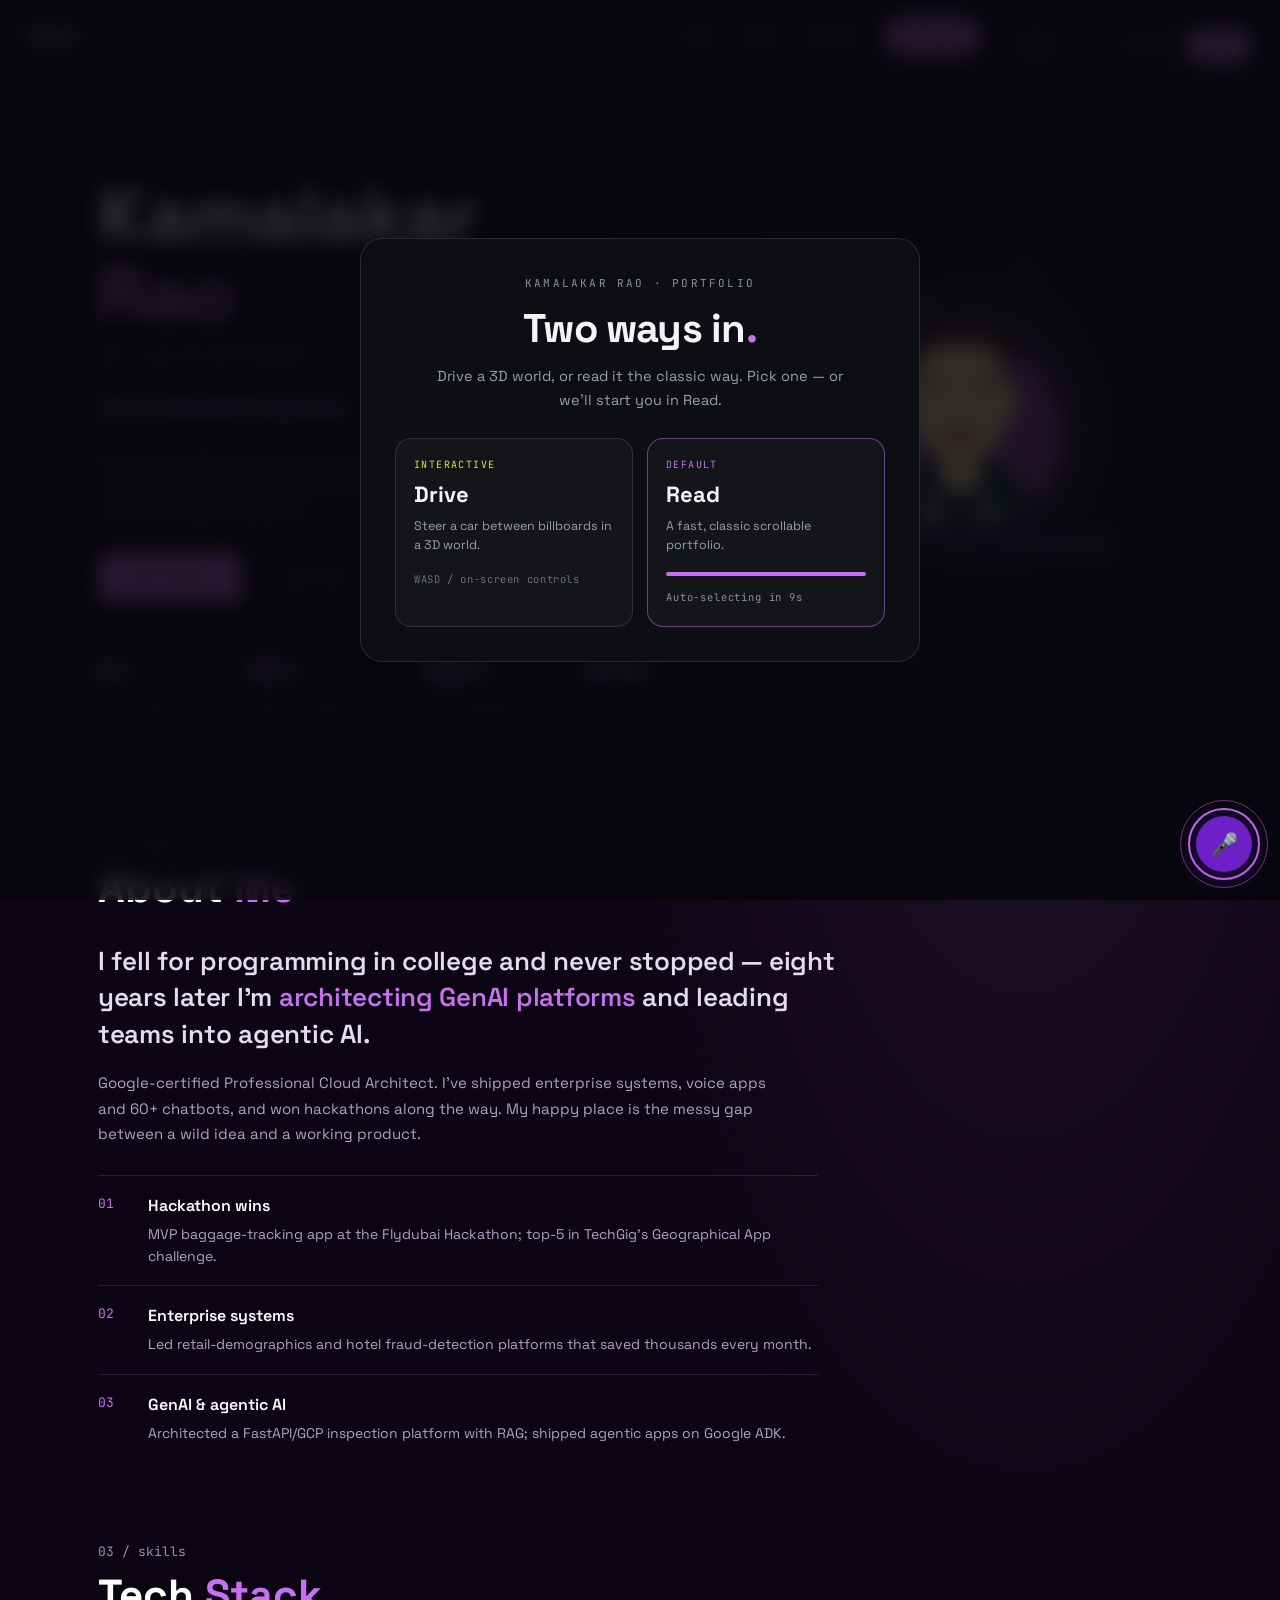
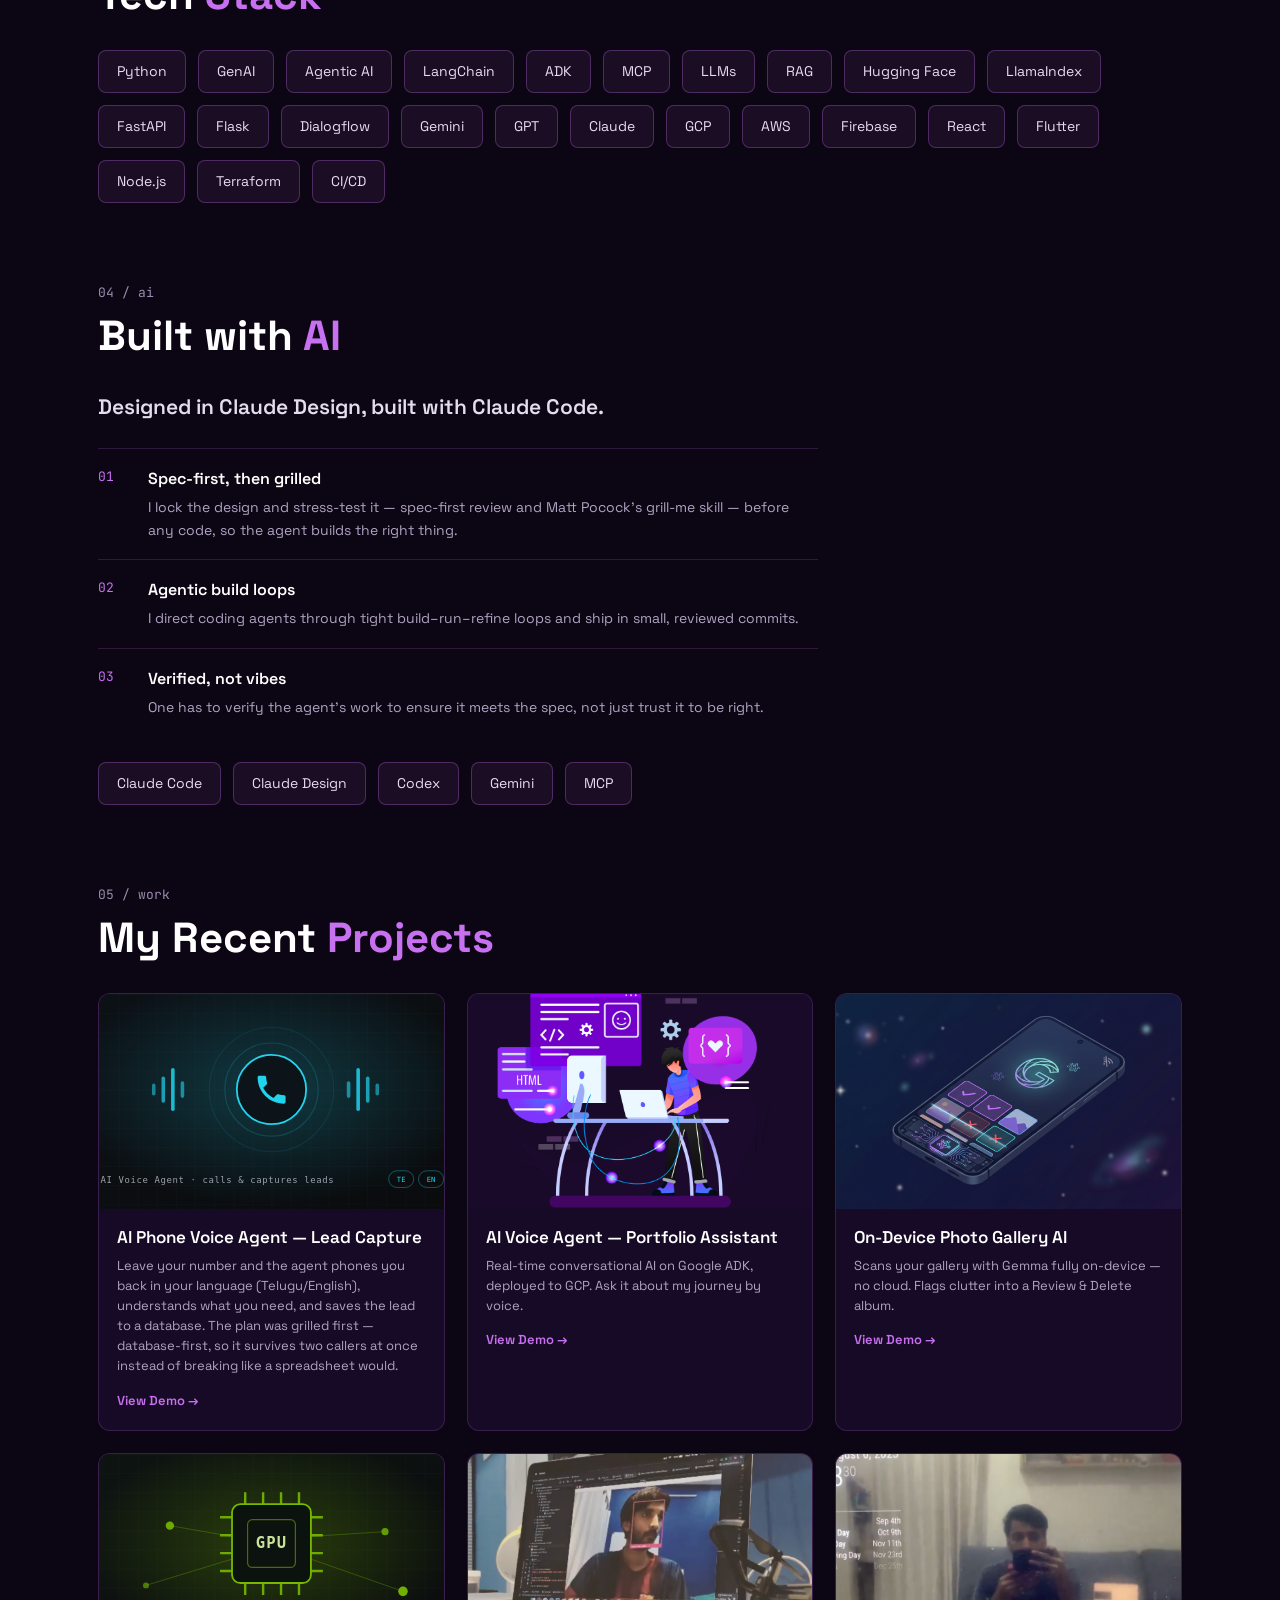
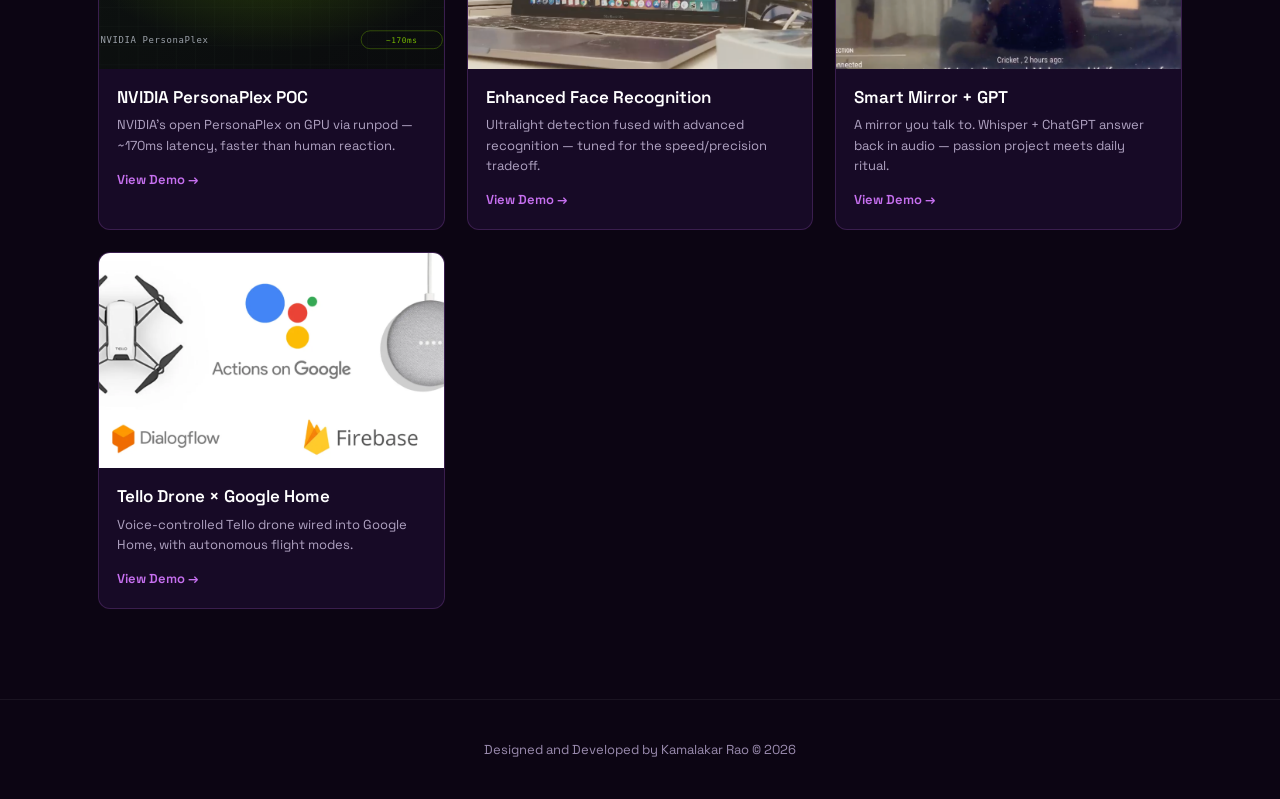
==== commit c0d5b8eb: "deploy: e2100db740fba1e4ea279ffef57e8cabec7d63a5 kamalakarrao/kamal-portfolio@e2100db740fba1e4ea279f" ====
--- a/index.html
+++ b/index.html
@@ -1 +1 @@
-<!doctype html><html lang="en"><head><meta charset="utf-8"/><link rel="icon" href="/favicon.png"/><meta name="viewport" content="width=device-width,initial-scale=1"/><meta name="theme-color" content="#000000"/><meta name="description" content="Web site created using create-react-app"/><link rel="manifest" href="/manifest.json"/><link rel="preconnect" href="https://fonts.googleapis.com"><link rel="preconnect" href="https://fonts.gstatic.com" crossorigin><link href="https://fonts.googleapis.com/css2?family=Space+Grotesk:wght@400;500;600;700&family=JetBrains+Mono:wght@400;500&display=swap" rel="stylesheet"><title>Kamal | Portfolio</title><meta name="description" content="Self Developed personal website build with React.js"><meta itemprop="name" content="Kamal | Portfolio"><meta itemprop="description" content="Self Developed personal website build with React.js"><meta property="og:url" content="https://kamalakarrao.github.io"><meta property="og:type" content="website"><meta property="og:title" content="Kamal | Portfolio"><meta property="og:description" content="Self Developed personal website build with React.js"><meta name="twitter:card" content="summary_large_image"><meta name="twitter:title" content="Kamal | Portfolio"><meta name="twitter:description" content="Self Developed personal website build with React.js"><script defer="defer" src="/static/js/main.6233d1fd.js"></script><link href="/static/css/main.6f3d7637.css" rel="stylesheet"></head><body><noscript>You need to enable JavaScript to run this app.</noscript><div id="root"></div></body></html>+<!doctype html><html lang="en"><head><meta charset="utf-8"/><link rel="icon" href="/favicon.png"/><meta name="viewport" content="width=device-width,initial-scale=1"/><meta name="theme-color" content="#000000"/><meta name="description" content="Web site created using create-react-app"/><link rel="manifest" href="/manifest.json"/><link rel="preconnect" href="https://fonts.googleapis.com"><link rel="preconnect" href="https://fonts.gstatic.com" crossorigin><link href="https://fonts.googleapis.com/css2?family=Space+Grotesk:wght@400;500;600;700&family=JetBrains+Mono:wght@400;500&display=swap" rel="stylesheet"><title>Kamal | Portfolio</title><meta name="description" content="Self Developed personal website build with React.js"><meta itemprop="name" content="Kamal | Portfolio"><meta itemprop="description" content="Self Developed personal website build with React.js"><meta property="og:url" content="https://kamalakarrao.github.io"><meta property="og:type" content="website"><meta property="og:title" content="Kamal | Portfolio"><meta property="og:description" content="Self Developed personal website build with React.js"><meta name="twitter:card" content="summary_large_image"><meta name="twitter:title" content="Kamal | Portfolio"><meta name="twitter:description" content="Self Developed personal website build with React.js"><script defer="defer" src="/static/js/main.eadce75f.js"></script><link href="/static/css/main.6f3d7637.css" rel="stylesheet"></head><body><noscript>You need to enable JavaScript to run this app.</noscript><div id="root"></div></body></html>
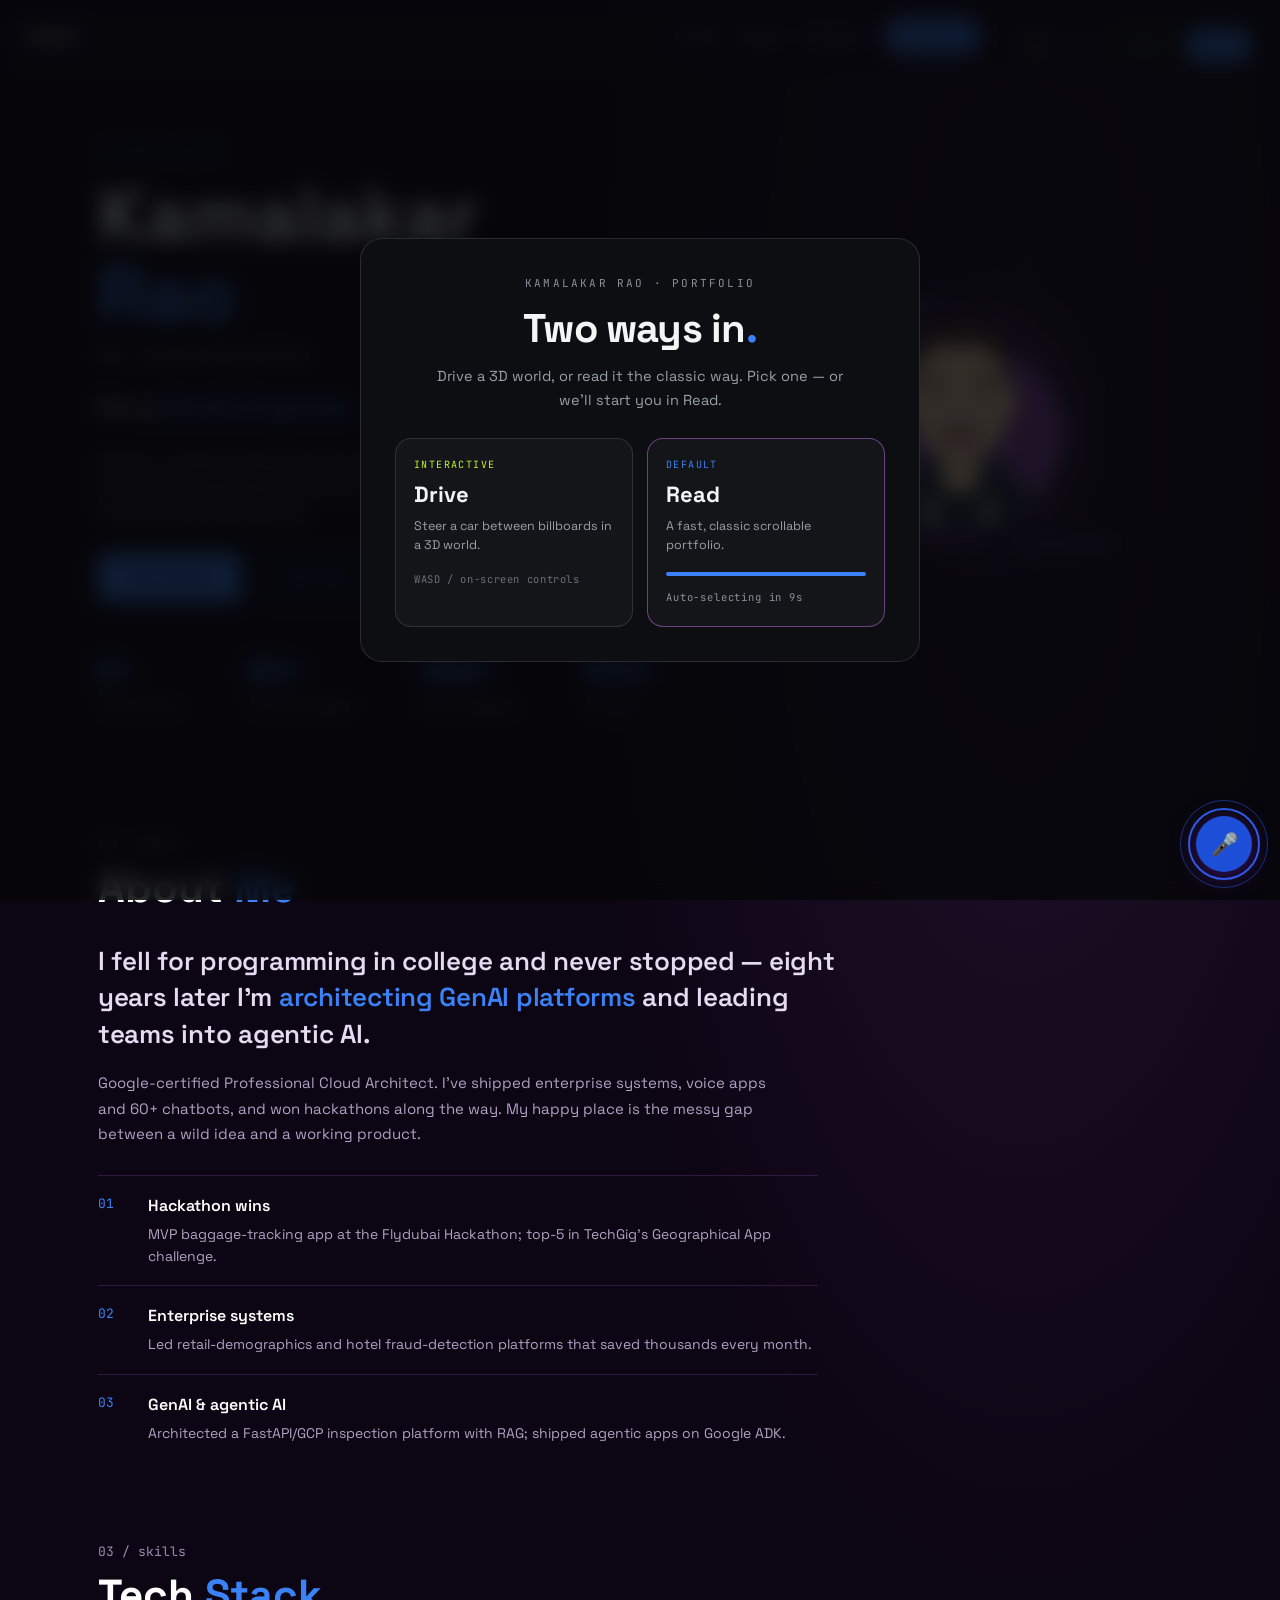
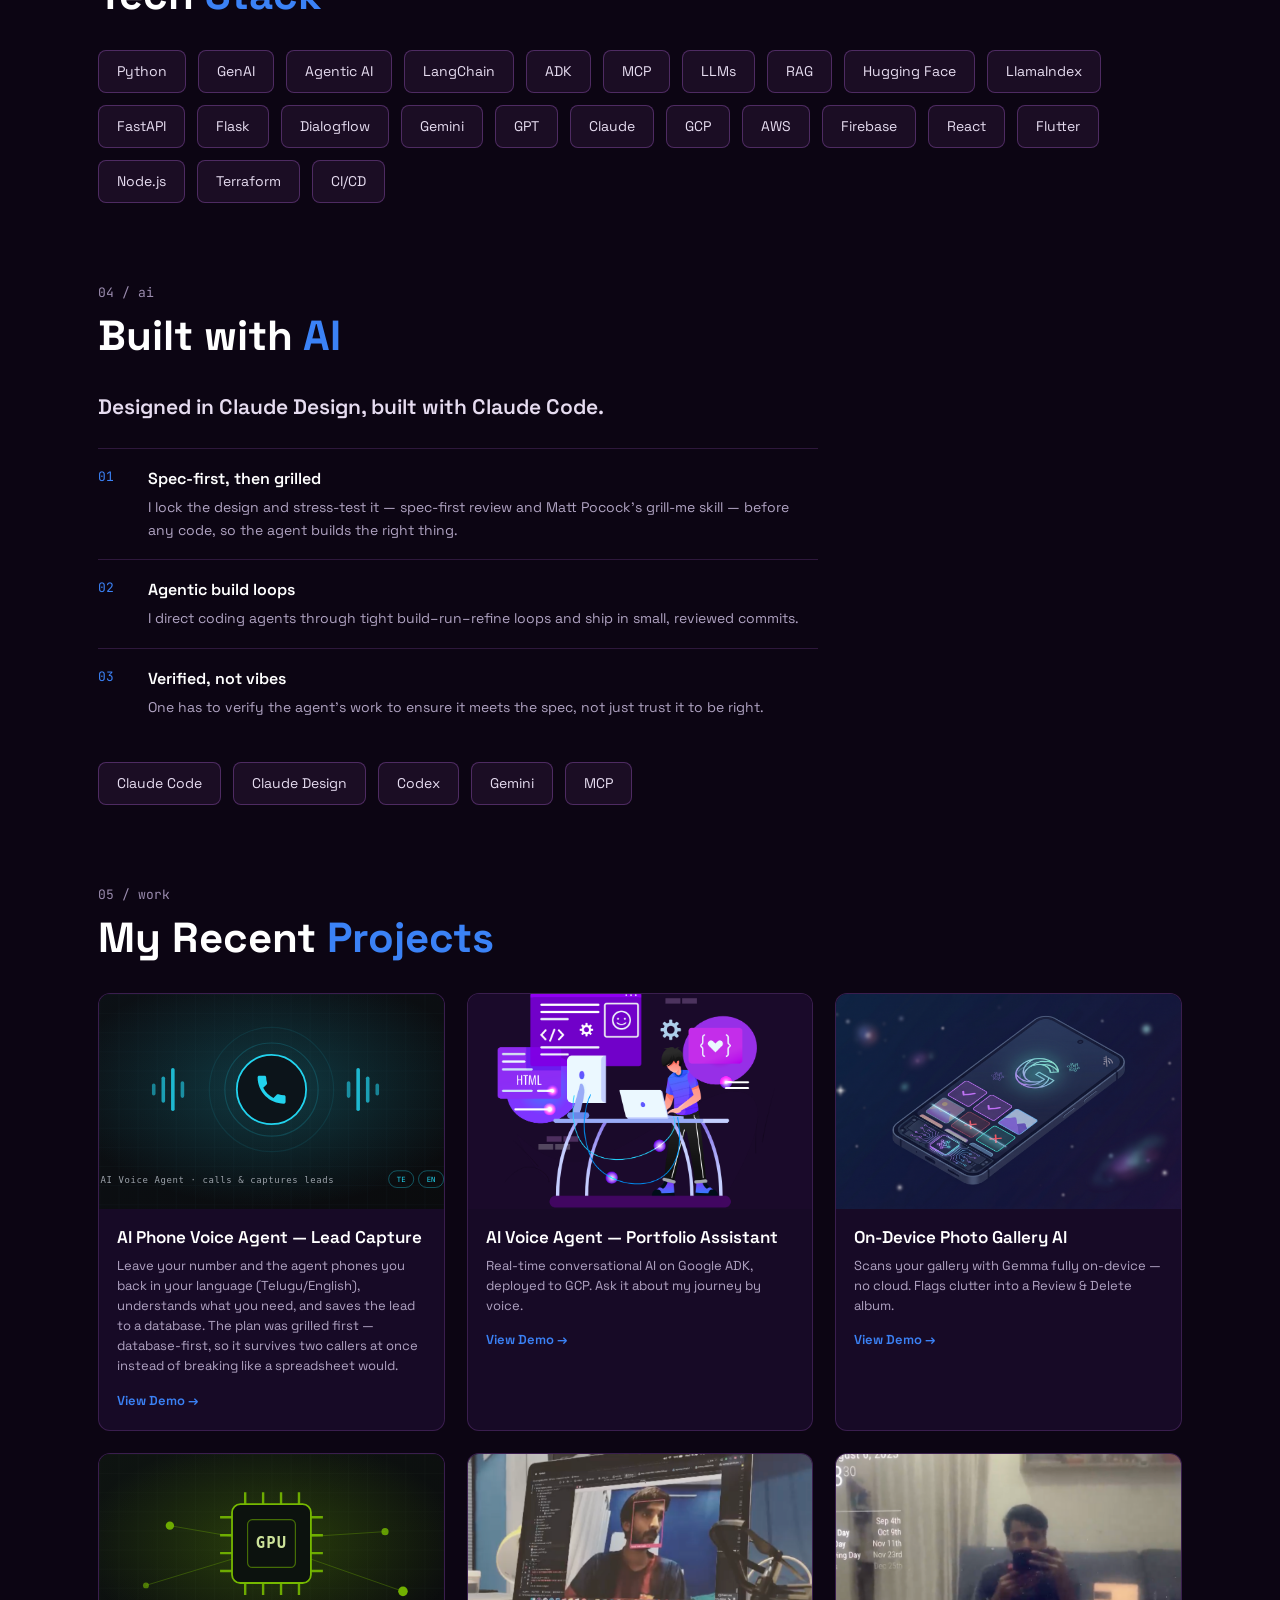
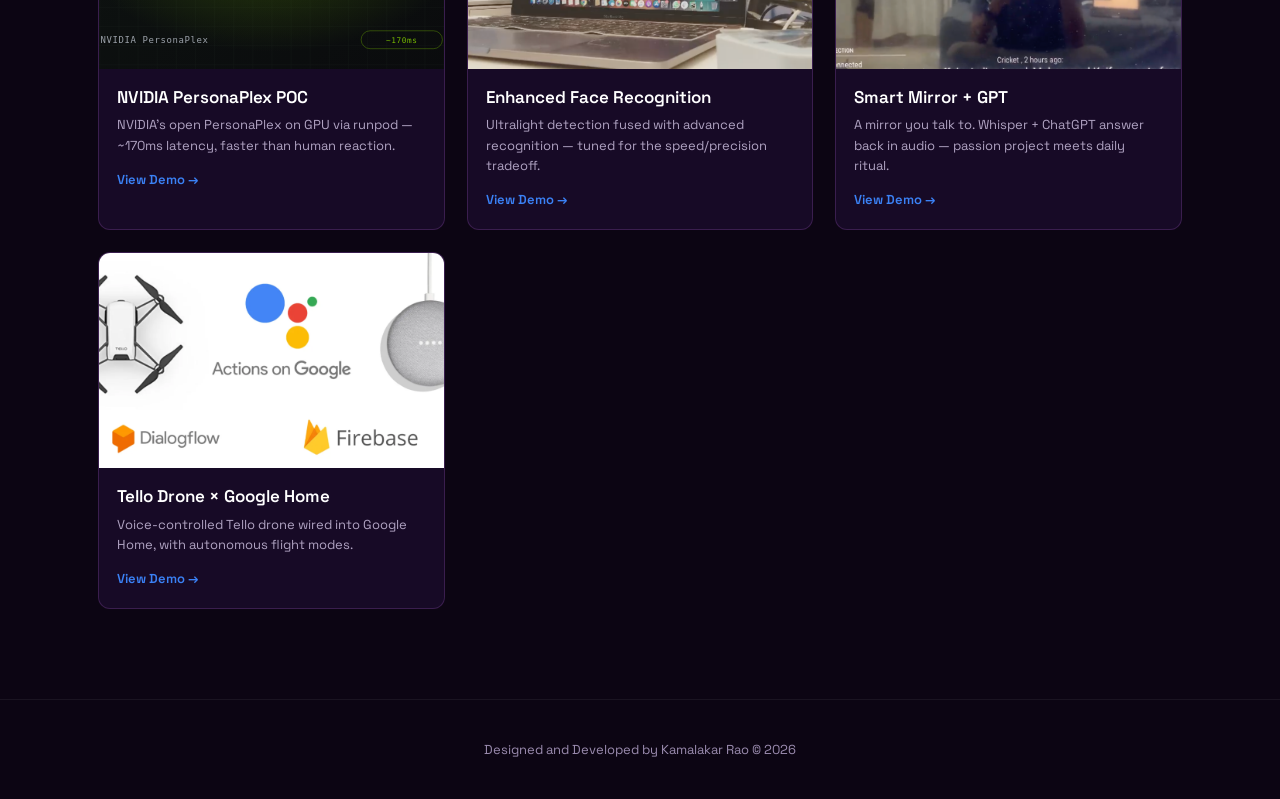
==== commit 3db22bc3: "deploy: 53c119acd8865ea8a90474fe1a52f96eba22a306 kamalakarrao/kamal-portfolio@53c119acd8865ea8a90474" ====
--- a/index.html
+++ b/index.html
@@ -1 +1 @@
-<!doctype html><html lang="en"><head><meta charset="utf-8"/><link rel="icon" href="/favicon.png"/><meta name="viewport" content="width=device-width,initial-scale=1"/><meta name="theme-color" content="#000000"/><meta name="description" content="Web site created using create-react-app"/><link rel="manifest" href="/manifest.json"/><link rel="preconnect" href="https://fonts.googleapis.com"><link rel="preconnect" href="https://fonts.gstatic.com" crossorigin><link href="https://fonts.googleapis.com/css2?family=Space+Grotesk:wght@400;500;600;700&family=JetBrains+Mono:wght@400;500&display=swap" rel="stylesheet"><title>Kamal | Portfolio</title><meta name="description" content="Self Developed personal website build with React.js"><meta itemprop="name" content="Kamal | Portfolio"><meta itemprop="description" content="Self Developed personal website build with React.js"><meta property="og:url" content="https://kamalakarrao.github.io"><meta property="og:type" content="website"><meta property="og:title" content="Kamal | Portfolio"><meta property="og:description" content="Self Developed personal website build with React.js"><meta name="twitter:card" content="summary_large_image"><meta name="twitter:title" content="Kamal | Portfolio"><meta name="twitter:description" content="Self Developed personal website build with React.js"><script defer="defer" src="/static/js/main.eadce75f.js"></script><link href="/static/css/main.6f3d7637.css" rel="stylesheet"></head><body><noscript>You need to enable JavaScript to run this app.</noscript><div id="root"></div></body></html>+<!doctype html><html lang="en"><head><meta charset="utf-8"/><link rel="icon" href="/favicon.png"/><meta name="viewport" content="width=device-width,initial-scale=1"/><meta name="theme-color" content="#000000"/><meta name="description" content="Web site created using create-react-app"/><link rel="manifest" href="/manifest.json"/><link rel="preconnect" href="https://fonts.googleapis.com"><link rel="preconnect" href="https://fonts.gstatic.com" crossorigin><link href="https://fonts.googleapis.com/css2?family=Space+Grotesk:wght@400;500;600;700&family=JetBrains+Mono:wght@400;500&display=swap" rel="stylesheet"><title>Kamal | Portfolio</title><meta name="description" content="Self Developed personal website build with React.js"><meta itemprop="name" content="Kamal | Portfolio"><meta itemprop="description" content="Self Developed personal website build with React.js"><meta property="og:url" content="https://kamalakarrao.github.io"><meta property="og:type" content="website"><meta property="og:title" content="Kamal | Portfolio"><meta property="og:description" content="Self Developed personal website build with React.js"><meta name="twitter:card" content="summary_large_image"><meta name="twitter:title" content="Kamal | Portfolio"><meta name="twitter:description" content="Self Developed personal website build with React.js"><script defer="defer" src="/static/js/main.073f469c.js"></script><link href="/static/css/main.de4e157c.css" rel="stylesheet"></head><body><noscript>You need to enable JavaScript to run this app.</noscript><div id="root"></div></body></html>
--- a/static/css/main.de4e157c.css
+++ b/static/css/main.de4e157c.css
@@ -0,0 +1,7 @@
+@charset "UTF-8";@import url(https://fonts.googleapis.com/css2?family=Raleway:wght@300;400;500;600;700;800&family=Courier+Prime:wght@400;700&display=swap);body{-webkit-font-smoothing:antialiased;-moz-osx-font-smoothing:grayscale;background-color:#0d0b14;font-family:Raleway,sans-serif!important}:root{--annotation-unfocused-field-background:url('data:image/svg+xml;charset=utf-8,<svg width="1" height="1" xmlns="http://www.w3.org/2000/svg"><rect width="100%" height="100%" style="fill:rgba(0,54,255,.13)"/></svg>')}.annotationLayer section{position:absolute;text-align:left;text-align:initial}.annotationLayer .buttonWidgetAnnotation.pushButton>a,.annotationLayer .linkAnnotation>a{font-size:1em;height:100%;left:0;position:absolute;top:0;width:100%}.annotationLayer .buttonWidgetAnnotation.pushButton>canvas{left:0;position:relative;top:0;z-index:-1}.annotationLayer .buttonWidgetAnnotation.pushButton>a:hover,.annotationLayer .linkAnnotation>a:hover{background:#ff0;box-shadow:0 2px 10px #ff0;opacity:.2}.annotationLayer .textAnnotation img{cursor:pointer;position:absolute}.annotationLayer .buttonWidgetAnnotation.checkBox input,.annotationLayer .buttonWidgetAnnotation.radioButton input,.annotationLayer .choiceWidgetAnnotation select,.annotationLayer .textWidgetAnnotation input,.annotationLayer .textWidgetAnnotation textarea{background-image:url('data:image/svg+xml;charset=utf-8,<svg width="1" height="1" xmlns="http://www.w3.org/2000/svg"><rect width="100%" height="100%" style="fill:rgba(0,54,255,.13)"/></svg>');background-image:var(--annotation-unfocused-field-background);border:1px solid transparent;box-sizing:border-box;font-size:9px;height:100%;margin:0;padding:0 3px;vertical-align:top;width:100%}.annotationLayer .choiceWidgetAnnotation select option{padding:0}.annotationLayer .buttonWidgetAnnotation.radioButton input{border-radius:50%}.annotationLayer .textWidgetAnnotation textarea{font:message-box;font-size:9px;resize:none}.annotationLayer .buttonWidgetAnnotation.checkBox input[disabled],.annotationLayer .buttonWidgetAnnotation.radioButton input[disabled],.annotationLayer .choiceWidgetAnnotation select[disabled],.annotationLayer .textWidgetAnnotation input[disabled],.annotationLayer .textWidgetAnnotation textarea[disabled]{background:none;border:1px solid transparent;cursor:not-allowed}.annotationLayer .buttonWidgetAnnotation.checkBox input:hover,.annotationLayer .buttonWidgetAnnotation.radioButton input:hover,.annotationLayer .choiceWidgetAnnotation select:hover,.annotationLayer .textWidgetAnnotation input:hover,.annotationLayer .textWidgetAnnotation textarea:hover{border:1px solid #000}.annotationLayer .choiceWidgetAnnotation select:focus,.annotationLayer .textWidgetAnnotation input:focus,.annotationLayer .textWidgetAnnotation textarea:focus{background:none;border:1px solid transparent}.annotationLayer .buttonWidgetAnnotation.checkBox :focus,.annotationLayer .buttonWidgetAnnotation.radioButton :focus,.annotationLayer .choiceWidgetAnnotation select :focus,.annotationLayer .textWidgetAnnotation input :focus,.annotationLayer .textWidgetAnnotation textarea :focus{background-color:transparent;background-image:none;outline:auto}.annotationLayer .buttonWidgetAnnotation.checkBox input:checked:after,.annotationLayer .buttonWidgetAnnotation.checkBox input:checked:before,.annotationLayer .buttonWidgetAnnotation.radioButton input:checked:before{background-color:#000;content:"";display:block;position:absolute}.annotationLayer .buttonWidgetAnnotation.checkBox input:checked:after,.annotationLayer .buttonWidgetAnnotation.checkBox input:checked:before{height:80%;left:45%;width:1px}.annotationLayer .buttonWidgetAnnotation.checkBox input:checked:before{-webkit-transform:rotate(45deg);transform:rotate(45deg)}.annotationLayer .buttonWidgetAnnotation.checkBox input:checked:after{-webkit-transform:rotate(-45deg);transform:rotate(-45deg)}.annotationLayer .buttonWidgetAnnotation.radioButton input:checked:before{border-radius:50%;height:50%;left:30%;top:20%;width:50%}.annotationLayer .textWidgetAnnotation input.comb{font-family:monospace;padding-left:2px;padding-right:0}.annotationLayer .textWidgetAnnotation input.comb:focus{width:103%}.annotationLayer .buttonWidgetAnnotation.checkBox input,.annotationLayer .buttonWidgetAnnotation.radioButton input{-webkit-appearance:none;appearance:none;padding:0}.annotationLayer .popupWrapper{position:absolute;width:20em}.annotationLayer .popup{word-wrap:break-word;background-color:#ff9;border-radius:2px;box-shadow:0 2px 5px #888;cursor:pointer;font:message-box;font-size:9px;margin-left:5px;max-width:20em;padding:6px;position:absolute;white-space:normal;z-index:200}.annotationLayer .popup>*{font-size:9px}.annotationLayer .popup h1{display:inline-block}.annotationLayer .popupDate{display:inline-block;margin-left:5px}.annotationLayer .popupContent{border-top:1px solid #333;margin-top:2px;padding-top:2px}.annotationLayer .richText>*{white-space:pre-wrap}.annotationLayer .caretAnnotation,.annotationLayer .circleAnnotation svg ellipse,.annotationLayer .fileAttachmentAnnotation,.annotationLayer .freeTextAnnotation,.annotationLayer .highlightAnnotation,.annotationLayer .inkAnnotation svg polyline,.annotationLayer .lineAnnotation svg line,.annotationLayer .polygonAnnotation svg polygon,.annotationLayer .polylineAnnotation svg polyline,.annotationLayer .squareAnnotation svg rect,.annotationLayer .squigglyAnnotation,.annotationLayer .stampAnnotation,.annotationLayer .strikeoutAnnotation,.annotationLayer .underlineAnnotation{cursor:pointer}@-webkit-keyframes kr-blink{0%,to{opacity:1}50%{opacity:0}}@keyframes kr-blink{0%,to{opacity:1}50%{opacity:0}}@-webkit-keyframes kr-spin-slow{0%{-webkit-transform:rotate(0);transform:rotate(0)}to{-webkit-transform:rotate(1turn);transform:rotate(1turn)}}@keyframes kr-spin-slow{0%{-webkit-transform:rotate(0);transform:rotate(0)}to{-webkit-transform:rotate(1turn);transform:rotate(1turn)}}@-webkit-keyframes kr-spin-rev{0%{-webkit-transform:rotate(1turn);transform:rotate(1turn)}to{-webkit-transform:rotate(0);transform:rotate(0)}}@keyframes kr-spin-rev{0%{-webkit-transform:rotate(1turn);transform:rotate(1turn)}to{-webkit-transform:rotate(0);transform:rotate(0)}}@-webkit-keyframes kr-load{0%{-webkit-transform:translateX(-100%);transform:translateX(-100%)}to{-webkit-transform:translateX(0);transform:translateX(0)}}@keyframes kr-load{0%{-webkit-transform:translateX(-100%);transform:translateX(-100%)}to{-webkit-transform:translateX(0);transform:translateX(0)}}@-webkit-keyframes kr-bob{0%,to{-webkit-transform:translateY(0);transform:translateY(0)}50%{-webkit-transform:translateY(-6px);transform:translateY(-6px)}}@keyframes kr-bob{0%,to{-webkit-transform:translateY(0);transform:translateY(0)}50%{-webkit-transform:translateY(-6px);transform:translateY(-6px)}}@-webkit-keyframes kr-pop{0%{opacity:0;-webkit-transform:translateY(14px) scale(.97);transform:translateY(14px) scale(.97)}to{opacity:1;-webkit-transform:none;transform:none}}@keyframes kr-pop{0%{opacity:0;-webkit-transform:translateY(14px) scale(.97);transform:translateY(14px) scale(.97)}to{opacity:1;-webkit-transform:none;transform:none}}.kr-root{-webkit-font-smoothing:antialiased;color:#e9eaec;font-family:Space Grotesk,sans-serif;min-height:100vh;position:relative;width:100%}.kr-root *,.kr-root :after,.kr-root :before{box-sizing:border-box}.kr-root ::selection{background:#c8f031;color:#0a0b0d}.kr-mono{font-family:JetBrains Mono,monospace}.kr-modebar{align-items:center;display:flex;gap:12px;position:fixed;right:24px;top:24px;z-index:140}.kr-modebar__label{color:#6b7079;font-family:JetBrains Mono,monospace;font-size:10px;letter-spacing:.18em;text-transform:uppercase}.kr-modebar__group{backdrop-filter:blur(12px);-webkit-backdrop-filter:blur(12px);background:rgba(18,20,24,.7);border:1px solid hsla(0,0%,100%,.1);border-radius:100px;display:flex;padding:4px}.kr-modebtn{background:transparent;border:none;border-radius:100px;color:#8b9098;cursor:pointer;font-family:JetBrains Mono,monospace;font-size:11px;font-weight:500;letter-spacing:.12em;padding:8px 16px;text-transform:uppercase;transition:all .25s ease}.kr-modebtn--live.is-active{background:#c8f031;color:#0a0b0d;font-weight:600}.kr-modebtn--read.is-active{background:#3b82f6;color:#160a24;font-weight:600}.kr-musicbtn{align-items:center;backdrop-filter:blur(12px);-webkit-backdrop-filter:blur(12px);background:rgba(18,20,24,.7);border:1px solid hsla(0,0%,100%,.1);border-radius:50%;color:#8b9098;cursor:pointer;display:flex;height:34px;justify-content:center;position:relative;transition:color .2s ease,border-color .2s ease,background .2s ease;width:34px}.kr-musicbtn:hover{color:#c8d0d8}.kr-musicbtn.is-on{background:rgba(200,240,49,.1);border-color:rgba(200,240,49,.6);color:#c8f031}.kr-musicbtn__slash{background:currentColor;border-radius:2px;height:1.5px;position:absolute;-webkit-transform:rotate(-45deg);transform:rotate(-45deg);width:22px}.kr-drive{background:#0a0b0d;height:100vh;height:100dvh;left:0;overflow:hidden;position:fixed;top:0;width:100vw}.kr-drive__canvas{display:block;height:100%;inset:0;position:absolute;width:100%}.kr-drive__vignette{background:radial-gradient(125% 100% at 50% 12%,rgba(10,11,13,0) 42%,rgba(10,11,13,.5) 82%,rgba(10,11,13,.92) 100%);inset:0;pointer-events:none;position:absolute;z-index:2}.kr-drive__topbar{align-items:center;color:#e9eaec;display:flex;font-family:JetBrains Mono,monospace;font-size:13px;font-weight:500;gap:10px;left:28px;letter-spacing:.1em;position:absolute;top:24px;z-index:10}.kr-drive__dot{background:#c8f031;border-radius:50%;box-shadow:0 0 12px #c8f031;height:9px;width:9px}.kr-controls{backdrop-filter:blur(10px);-webkit-backdrop-filter:blur(10px);background:rgba(14,16,20,.66);border:1px solid hsla(0,0%,100%,.1);border-radius:14px;bottom:26px;left:28px;max-width:260px;padding:16px 18px;position:absolute;z-index:10}.kr-controls__title{color:#c8f031;font-family:JetBrains Mono,monospace;font-size:10px;letter-spacing:.16em;margin-bottom:12px;text-transform:uppercase}.kr-controls__list{color:#aeb3bb;display:flex;flex-direction:column;font-size:12.5px;gap:9px}.kr-controls__row{align-items:center;display:flex;gap:9px}.kr-controls__keys{display:inline-flex;gap:3px}.kr-kbd{align-items:center;background:hsla(0,0%,100%,.08);border:1px solid hsla(0,0%,100%,.16);border-radius:6px;color:#e9eaec;display:inline-flex;font-family:JetBrains Mono,monospace;font-size:11px;height:22px;justify-content:center;min-width:22px;padding:0 5px}.kr-prompt{align-items:center;backdrop-filter:blur(10px);-webkit-backdrop-filter:blur(10px);background:rgba(200,240,49,.12);border:1px solid rgba(200,240,49,.5);border-radius:100px;bottom:38px;display:flex;gap:12px;left:50%;opacity:0;padding:13px 20px;pointer-events:none;position:absolute;-webkit-transform:translate(-50%,14px);transform:translate(-50%,14px);transition:opacity .25s ease,-webkit-transform .25s ease;transition:opacity .25s ease,transform .25s ease;transition:opacity .25s ease,transform .25s ease,-webkit-transform .25s ease;z-index:10}.kr-prompt.is-visible{opacity:1;-webkit-transform:translate(-50%);transform:translate(-50%)}.kr-prompt__text{color:#eef2dd;font-size:14px;font-weight:500}.kr-prompt__key{border:1px solid rgba(200,240,49,.6);border-radius:100px;color:#c8f031;font-family:JetBrains Mono,monospace;font-size:11px;letter-spacing:.08em;padding:4px 10px}.kr-prompt__key--tap{display:none}.kr-peek{-webkit-animation:kr-fade-in .25s ease forwards;animation:kr-fade-in .25s ease forwards;backdrop-filter:blur(10px);-webkit-backdrop-filter:blur(10px);background:rgba(14,16,20,.72);border:1px solid rgba(200,240,49,.4);border-radius:14px;color:#e9eaec;cursor:pointer;max-width:42vw;opacity:0;padding:16px 18px;position:fixed;right:24px;top:50%;-webkit-transform:translateY(-50%);transform:translateY(-50%);width:280px;z-index:120}@-webkit-keyframes kr-fade-in{to{opacity:1}}@keyframes kr-fade-in{to{opacity:1}}.kr-peek__eyebrow{color:#c8f031;font-family:JetBrains Mono,monospace;font-size:10px;letter-spacing:.16em;margin-bottom:8px;text-transform:uppercase}.kr-peek__title{color:#f3f4f5;font-size:16px;font-weight:700;letter-spacing:-.01em;line-height:1.25}.kr-peek__preview{color:#aeb3bb;font-size:12px;line-height:1.5;margin-top:8px}.kr-peek__action{align-items:center;color:#8b9098;display:flex;font-family:JetBrains Mono,monospace;font-size:10px;gap:6px;letter-spacing:.06em;margin-top:13px}.kr-peek__key{border:1px solid rgba(200,240,49,.5);border-radius:100px;color:#c8f031;padding:2px 8px}.kr-peek__key--tap,.kr-touch{display:none}.kr-touch__group{display:flex;gap:14px;position:absolute;z-index:12}.kr-touch__steer{bottom:26px;left:22px}.kr-touch__pedals{bottom:100px;flex-direction:column;right:22px}.kr-touch__btn{-webkit-tap-highlight-color:transparent;align-items:center;backdrop-filter:blur(10px);-webkit-backdrop-filter:blur(10px);background:rgba(14,16,20,.72);border:1px solid rgba(200,240,49,.35);border-radius:50%;color:#e9eaec;cursor:pointer;display:flex;font-size:20px;height:60px;justify-content:center;touch-action:none;-ms-user-select:none;user-select:none;-webkit-user-select:none;width:60px}.kr-touch__btn:active{background:rgba(200,240,49,.18);border-color:rgba(200,240,49,.7)}.kr-touch__btn--go{color:#c8f031}.kr-touch__btn:before{border-bottom:15px solid;border-left:11px solid transparent;border-right:11px solid transparent;content:"";height:0;width:0}.kr-touch__btn--up:before{-webkit-transform:rotate(0deg);transform:rotate(0deg)}.kr-touch__btn--down:before{-webkit-transform:rotate(180deg);transform:rotate(180deg)}.kr-touch__btn--left:before{-webkit-transform:rotate(-90deg);transform:rotate(-90deg)}.kr-touch__btn--right:before{-webkit-transform:rotate(90deg);transform:rotate(90deg)}.kr-loading{align-items:center;background:#0a0b0d;display:flex;flex-direction:column;inset:0;justify-content:center;position:absolute;z-index:30}.kr-loading__label{color:#c8f031;font-family:JetBrains Mono,monospace;font-size:11px;letter-spacing:.22em;margin-bottom:22px;text-transform:uppercase}.kr-loading__name{color:#f3f4f5;font-size:clamp(34px,6vw,60px);font-weight:700;letter-spacing:-.03em;line-height:1}.kr-loading__name span{color:#c8f031}.kr-loading__bar{background:hsla(0,0%,100%,.1);border-radius:3px;height:3px;margin-top:30px;overflow:hidden;width:240px}.kr-loading__fill{-webkit-animation:kr-load 1.5s cubic-bezier(.4,.1,.2,1) forwards;animation:kr-load 1.5s cubic-bezier(.4,.1,.2,1) forwards;background:#c8f031;height:100%;width:100%}.kr-loading__sub{color:#5f646d;font-family:JetBrains Mono,monospace;font-size:11px;letter-spacing:.1em;margin-top:20px}.kr-modal__backdrop{align-items:center;backdrop-filter:blur(6px);-webkit-backdrop-filter:blur(6px);background:rgba(6,7,9,.72);display:flex;inset:0;justify-content:center;padding:24px;position:fixed;z-index:150}.kr-modal{-webkit-animation:kr-pop .3s cubic-bezier(.2,.8,.2,1) both;animation:kr-pop .3s cubic-bezier(.2,.8,.2,1) both;background:#0c0e11;border:1px solid hsla(0,0%,100%,.12);border-radius:20px;max-height:86vh;max-width:560px;overflow:auto;position:relative;width:100%}.kr-modal__close{background:rgba(18,20,24,.8);border:1px solid hsla(0,0%,100%,.16);border-radius:50%;color:#c8d0d8;cursor:pointer;font-size:16px;height:34px;line-height:1;position:absolute;right:16px;top:16px;width:34px;z-index:2}.kr-modal__img{aspect-ratio:16/9;background:linear-gradient(135deg,#15181d,#0c0e11);border-radius:20px 20px 0 0;overflow:hidden}.kr-modal__img img{height:100%;object-fit:cover;width:100%}.kr-modal__body{padding:30px 32px 34px}.kr-tags{display:flex;flex-wrap:wrap;gap:8px;margin-bottom:16px}.kr-tag{border:1px solid rgba(200,240,49,.4);border-radius:100px;color:#c8f031;font-family:JetBrains Mono,monospace;font-size:10px;letter-spacing:.1em;padding:4px 10px;text-transform:uppercase}.kr-modal__title{color:#f3f4f5;font-size:26px;font-weight:700;letter-spacing:-.02em;margin:0}.kr-modal__desc{color:#9aa0a8;font-size:15.5px;line-height:1.7;margin:14px 0 26px}.kr-modal__cta{align-items:center;background:#c8f031;border-radius:100px;color:#0a0b0d;display:inline-flex;font-size:14px;font-weight:600;gap:10px;padding:13px 24px;text-decoration:none}.kr-modal__cta span{font-family:JetBrains Mono,monospace}.kr-modal__pad{padding:36px 34px 38px}.kr-eyebrow{color:#c8f031;font-family:JetBrains Mono,monospace;font-size:11px;letter-spacing:.2em;margin-bottom:18px;text-transform:uppercase}.kr-about__lead{color:#e9eaec;font-size:25px;font-weight:600;letter-spacing:-.02em;line-height:1.28;margin:0}.kr-about__lead span{color:#c8f031}.kr-about__body{color:#9aa0a8;font-size:15px;line-height:1.7;margin:20px 0 28px}.kr-wins{display:flex;flex-direction:column}.kr-win{border-top:1px solid hsla(0,0%,100%,.08);display:flex;gap:18px;padding:18px 0}.kr-win__n{color:#c8f031;font-family:JetBrains Mono,monospace;font-size:12px;min-width:30px}.kr-win__title{color:#e9eaec;font-size:15px;font-weight:600}.kr-win__body{color:#8b9098;font-size:13.5px;line-height:1.6;margin-top:5px}.kr-skills__title{color:#e9eaec;font-size:25px;font-weight:600;letter-spacing:-.02em;margin:0 0 24px}.kr-chips{display:flex;flex-wrap:wrap;gap:9px}.kr-chip{border:1px solid hsla(0,0%,100%,.12);border-radius:100px;color:#cdd0d5;font-family:JetBrains Mono,monospace;font-size:13px;padding:9px 15px}.kr-contact__pad{padding:40px 34px 42px}.kr-contact__title{color:#f3f4f5;font-size:clamp(30px,4vw,42px);font-weight:700;letter-spacing:-.03em;line-height:1.05;margin:0 0 30px}.kr-contact__links{display:flex;flex-wrap:wrap;gap:12px}.kr-contact__primary{background:#c8f031;border-radius:100px;color:#0a0b0d;font-weight:600}.kr-contact__ghost,.kr-contact__primary{font-size:14px;padding:13px 24px;text-decoration:none}.kr-contact__ghost{border:1px solid hsla(0,0%,100%,.18);border-radius:100px;color:#e9eaec;font-weight:500}@-webkit-keyframes kr-fill{0%{width:0}to{width:100%}}@keyframes kr-fill{0%{width:0}to{width:100%}}.kr-welcome{align-items:center;-webkit-animation:kr-pop .3s cubic-bezier(.2,.8,.2,1) both;animation:kr-pop .3s cubic-bezier(.2,.8,.2,1) both;backdrop-filter:blur(10px);-webkit-backdrop-filter:blur(10px);background:rgba(6,7,9,.82);display:flex;inset:0;justify-content:center;padding:24px;position:fixed;z-index:200}.kr-welcome__card{background:#0c0e11;border:1px solid hsla(0,0%,100%,.12);border-radius:22px;max-width:560px;padding:36px 34px 34px;text-align:center;width:100%}.kr-welcome__eyebrow{color:#8b9098;font-family:JetBrains Mono,monospace;font-size:11px;letter-spacing:.2em;margin-bottom:14px;text-transform:uppercase}.kr-welcome__title{color:#f3f4f5;font-size:clamp(28px,5vw,40px);font-weight:700;letter-spacing:-.02em;margin:0}.kr-welcome__title span{color:#3b82f6}.kr-welcome__sub{color:#9aa0a8;font-size:14.5px;line-height:1.6;margin:12px auto 26px;max-width:420px}.kr-welcome__opts{grid-gap:14px;display:grid;gap:14px;grid-template-columns:1fr 1fr}.kr-welcome__opt{align-items:flex-start;background:hsla(0,0%,100%,.03);border:1px solid hsla(0,0%,100%,.12);border-radius:16px;cursor:pointer;display:flex;flex-direction:column;font-family:inherit;gap:6px;overflow:hidden;padding:18px 18px 20px;position:relative;text-align:left;transition:border-color .15s ease,background .15s ease,-webkit-transform .15s ease;transition:transform .15s ease,border-color .15s ease,background .15s ease;transition:transform .15s ease,border-color .15s ease,background .15s ease,-webkit-transform .15s ease}.kr-welcome__opt:hover{-webkit-transform:translateY(-2px);transform:translateY(-2px)}.kr-welcome__opt--drive:hover{background:rgba(200,240,49,.06);border-color:rgba(200,240,49,.6)}.kr-welcome__opt--read{border-color:rgba(199,112,240,.5)}.kr-welcome__opt--read:hover{background:rgba(199,112,240,.08);border-color:rgba(199,112,240,.85)}.kr-welcome__opt-tag{font-family:JetBrains Mono,monospace;font-size:10px;letter-spacing:.14em;text-transform:uppercase}.kr-welcome__opt--drive .kr-welcome__opt-tag{color:#c8f031}.kr-welcome__opt--read .kr-welcome__opt-tag{color:#3b82f6}.kr-welcome__opt-name{color:#f3f4f5;font-size:22px;font-weight:700}.kr-welcome__opt-desc{color:#9aa0a8;font-size:12.5px;line-height:1.5}.kr-welcome__hint{color:#6b7079;font-family:JetBrains Mono,monospace;font-size:10.5px;letter-spacing:.06em;margin-top:12px}.kr-welcome__bar{background:hsla(0,0%,100%,.1);border-radius:3px;height:4px;margin-top:12px;overflow:hidden;width:100%}.kr-welcome__bar-fill{-webkit-animation:kr-fill linear forwards;animation:kr-fill linear forwards;background:#3b82f6;display:block;height:100%;width:0}.kr-welcome__auto{color:#8b9098;font-family:JetBrains Mono,monospace;font-size:10.5px;letter-spacing:.08em;margin-top:8px}@media (max-width:520px){.kr-welcome__opts{grid-template-columns:1fr}.kr-welcome__opt--drive .kr-welcome__hint{display:none}}.kr-classic{background:#0c0513;min-height:100vh;overflow:hidden;position:relative;width:100%}.kr-classic__glow{background:radial-gradient(60% 50% at 80% 10%,rgba(199,112,240,.12),transparent 60%);inset:0;pointer-events:none;position:absolute}.kr-nav{align-items:center;backdrop-filter:blur(10px);-webkit-backdrop-filter:blur(10px);background:rgba(18,8,30,.6);border-bottom:1px solid hsla(0,0%,100%,.06);display:flex;gap:26px;left:0;padding:18px 300px 18px 28px;position:fixed;right:0;top:0;z-index:90}.kr-nav__logo{color:#fff;font-size:16px;font-weight:700;letter-spacing:.02em}.kr-nav__logo span{color:#3b82f6}.kr-nav__spacer{flex:1 1}.kr-nav__link{background:none;border:none;color:#b8a9c9;cursor:pointer;font-family:inherit;font-size:13px;padding:0}.kr-nav__link:hover{color:#fff}.kr-nav__resume{background:#3b82f6;border:none;border-radius:100px;color:#160a24;cursor:pointer;font-family:inherit;font-size:13px;font-weight:600;padding:8px 16px;transition:-webkit-filter .2s ease;transition:filter .2s ease;transition:filter .2s ease,-webkit-filter .2s ease}.kr-nav__resume:hover{-webkit-filter:brightness(1.08);filter:brightness(1.08)}.kr-hero{grid-gap:50px;align-items:center;display:grid;gap:50px;grid-template-columns:1.2fr .9fr;margin:0 auto;max-width:1140px;padding:140px 28px 80px;position:relative;z-index:2}.kr-hero__greeting{color:#3b82f6;font-family:JetBrains Mono,monospace;font-size:14px;margin-bottom:14px}.kr-hero__name{color:#fff;font-size:clamp(44px,6.5vw,76px);font-weight:700;line-height:1.04;margin:0}.kr-hero__name span{color:#3b82f6}.kr-hero__aka{color:#b8a9c9;font-size:15px;margin-top:10px}.kr-hero__role{color:#e6dcf0;font-size:clamp(18px,2.4vw,26px);font-weight:500;margin-top:22px}.kr-hero__role span{color:#3b82f6}.kr-hero__bio{color:#b0a3c2;font-size:15px;line-height:1.7;margin-top:22px;max-width:480px}.kr-hero__cta{display:flex;flex-wrap:wrap;gap:14px;margin-top:28px}.kr-cbtn-primary{background:#3b82f6;border:none;border-radius:8px;color:#1a0a2a}.kr-cbtn-outline,.kr-cbtn-primary{cursor:pointer;font-family:inherit;font-size:14px;font-weight:600;padding:13px 26px}.kr-cbtn-outline{background:transparent;border:1px solid #3b82f6;border-radius:8px;color:#3b82f6}.kr-hero__resume{display:none}.kr-hero__stats{grid-gap:38px;display:grid;gap:38px;grid-template-columns:repeat(4,auto);margin-top:46px}.kr-stat__num{color:#3b82f6;font-size:30px;font-weight:700}.kr-stat__label{color:#9b8caf;font-size:12px;margin-top:4px}.kr-avatar,.kr-hero__right{display:flex;justify-content:center}.kr-avatar{align-items:center;height:300px;position:relative;width:300px}.kr-avatar__ring1{-webkit-animation:kr-spin-slow 26s linear infinite;animation:kr-spin-slow 26s linear infinite;border:1px dashed rgba(199,112,240,.4);border-radius:50%;inset:0;position:absolute}.kr-avatar__ring2{-webkit-animation:kr-spin-rev 20s linear infinite;animation:kr-spin-rev 20s linear infinite;border:1px solid rgba(199,112,240,.25);border-radius:50%;inset:30px;position:absolute}.kr-avatar__circle{background:#1a0a2a;border:2px solid rgba(199,112,240,.5);border-radius:50%;box-shadow:0 0 50px rgba(199,112,240,.3);height:210px;overflow:hidden;width:210px}.kr-avatar__circle img{height:100%;object-fit:cover;width:100%}.kr-badge{align-items:center;background:#1a0a2a;border:1px solid hsla(0,0%,100%,.1);border-radius:100px;color:#e6dcf0;display:flex;font-size:12px;gap:8px;padding:8px 14px;position:absolute}.kr-badge--1{left:-20px;top:8px}.kr-badge--2{bottom:16px;right:-16px}.kr-badge__dot{border-radius:50%;height:8px;width:8px}.kr-badge__dot--teal{background:#2dd4bf}.kr-badge__dot--blue{background:#3b82f6}.kr-section{margin:0 auto;max-width:1140px;padding:40px 28px 90px;position:relative;z-index:2}.kr-section__idx{color:#9b8caf;font-family:JetBrains Mono,monospace;font-size:13px}.kr-section__idx--gap{margin-top:80px}.kr-section__title{color:#fff;font-size:clamp(28px,4vw,42px);font-weight:700;margin:8px 0 30px}.kr-section__title span{color:#3b82f6}.kr-skillgrid{display:flex;flex-wrap:wrap;gap:12px}.kr-skillpill{background:rgba(199,112,240,.08);border:1px solid rgba(199,112,240,.3);border-radius:8px;color:#e6dcf0;font-size:14px;padding:10px 18px}.kr-projgrid{grid-gap:22px;display:grid;gap:22px;grid-template-columns:repeat(3,1fr)}.kr-card{background:#170a26;border:1px solid rgba(199,112,240,.2);border-radius:12px;overflow:hidden}.kr-card__media{aspect-ratio:16/10;background:#1a0a2a;overflow:hidden}.kr-card__media img{height:100%;object-fit:cover;width:100%}.kr-card__placeholder{align-items:center;background:repeating-linear-gradient(45deg,#1c0c2e,#1c0c2e 12px,#170a26 0,#170a26 24px);color:#6b4d85;display:flex;font-family:JetBrains Mono,monospace;font-size:11px;height:100%;justify-content:center;width:100%}.kr-card__body{padding:18px}.kr-card__title{color:#fff;font-size:17px;font-weight:600;margin:0 0 8px}.kr-card__desc{color:#b0a3c2;font-size:13px;line-height:1.55;margin:0}.kr-card__demo{align-items:center;background:none;border:none;color:#3b82f6;cursor:pointer;display:inline-flex;font-family:inherit;font-size:13px;font-weight:600;gap:6px;margin-top:14px;padding:0;text-decoration:none;transition:gap .15s ease,-webkit-filter .15s ease;transition:gap .15s ease,filter .15s ease;transition:gap .15s ease,filter .15s ease,-webkit-filter .15s ease}.kr-card__demo:hover{-webkit-filter:brightness(1.15);filter:brightness(1.15);gap:10px}.kr-about-lead{color:#e6dcf0;font-size:clamp(20px,2.6vw,26px);font-weight:600;letter-spacing:-.01em;line-height:1.4;margin:0 0 18px;max-width:760px}.kr-about-lead span{color:#3b82f6}.kr-about-body{color:#b0a3c2;font-size:15px;line-height:1.7;margin:0 0 28px;max-width:680px}.kr-ai-hook{color:#e6dcf0;font-size:clamp(17px,2.1vw,21px);font-weight:600;line-height:1.5;margin:0 0 26px;max-width:720px}.kr-ai-list{display:flex;flex-direction:column;max-width:720px}.kr-ai-item{border-top:1px solid rgba(199,112,240,.18);display:flex;gap:18px;padding:18px 0}.kr-ai-item__n{color:#3b82f6;font-family:JetBrains Mono,monospace;font-size:13px;min-width:32px}.kr-ai-item__title{color:#fff;font-size:16px;font-weight:600}.kr-ai-item__body{color:#b0a3c2;font-size:14px;line-height:1.6;margin-top:5px}.kr-ai-tools{display:flex;flex-wrap:wrap;gap:12px;margin-top:26px}.kr-footer{border-top:1px solid hsla(0,0%,100%,.06);color:#9b8caf;font-size:13px;padding:40px;position:relative;text-align:center;z-index:2}@media (max-width:860px){.kr-hero{gap:36px;grid-template-columns:1fr;padding-top:110px}.kr-hero__right{order:-1}.kr-hero__stats{gap:24px 38px;grid-template-columns:repeat(2,auto)}.kr-projgrid{grid-template-columns:1fr}.kr-nav{gap:16px;padding-right:28px}.kr-nav__link{display:none}}@media (max-width:600px){.kr-modebar{gap:8px;right:14px;top:16px}.kr-modebar__label{display:none}.kr-modebtn{font-size:10px;padding:7px 13px}.kr-nav{padding:16px 18px}.kr-nav__resume{display:none}.kr-hero__resume{display:inline-flex}.kr-hero{padding:96px 22px 64px}.kr-peek{bottom:calc(250px + env(safe-area-inset-bottom));max-width:64vw;padding:13px 15px;right:14px;top:auto;-webkit-transform:none;transform:none;width:210px}.kr-peek__title{font-size:14px}.kr-section{padding:30px 22px 70px}.kr-hero__stats{gap:22px 30px}}@media (max-width:520px){.kr-controls{display:none}.kr-avatar{height:250px;width:250px}.kr-avatar__circle{height:178px;width:178px}}@media (hover:none) and (pointer:coarse){.kr-touch{display:block}.kr-controls{display:none}.kr-prompt{cursor:pointer}.kr-prompt.is-visible{pointer-events:auto}.kr-prompt__key--kbd{display:none}.kr-prompt__key--tap{display:inline-block}.kr-peek__key--kbd{display:none}.kr-peek__key--tap{display:inline-block}.agent-fab-wrapper{bottom:calc(18px + env(safe-area-inset-bottom));right:18px}.kr-touch__pedals{bottom:calc(96px + env(safe-area-inset-bottom));right:18px}.kr-touch__steer{bottom:calc(20px + env(safe-area-inset-bottom));left:18px}.kr-prompt{bottom:calc(178px + env(safe-area-inset-bottom))}}:root{--bg:#0d0b14;--bg2:#13111e;--bg3:#1a1728;--border:#1e1b2e;--border2:#2a2740;--accent:#2563eb;--accent2:#1d4ed8;--teal:#5de3c8;--text:#f0eefa;--muted:#8878a8;--muted2:#5a4d78;--mono:"Courier Prime",monospace;--imp-text-color:#2563eb;--section-background-color:linear-gradient(to bottom left,hsla(0,3%,6%,.582),rgba(12,8,24,.904));--image-gradient:linear-gradient(to bottom left,hsla(0,3%,6%,.678),rgba(12,10,22,.863))}body{background-color:#0d0b14!important;background-color:var(--bg)!important;color:#f0eefa;color:var(--text)}.blue{color:#2563eb!important;color:var(--accent)!important}button:focus{box-shadow:none!important}#preloader{background-color:#0d0b14;background-color:var(--bg);background-image:url(/static/media/pre.d4812f51c8c80976eaab.svg);background-position:50%;background-repeat:no-repeat;height:100%;left:0;position:fixed;top:0;width:100%;z-index:999999}#preloader-none{opacity:0}#no-scroll{height:100vh;overflow:hidden}::-webkit-scrollbar{width:7px}::-webkit-scrollbar-track{background:#1e3a8a}::-webkit-scrollbar-thumb{background:rgba(59,130,246,.96);border-radius:12px}::-webkit-scrollbar-thumb:hover{background:rgba(96,165,250,.92);border-radius:12px}.navbar{backdrop-filter:blur(12px)!important;-webkit-backdrop-filter:blur(12px)!important;background:rgba(13,11,20,.85)!important;border-bottom:1px solid #1e1b2e;border-bottom:1px solid var(--border);display:flex!important;height:64px;padding:0 48px!important;position:fixed!important;top:0;transition:all .3s ease!important;width:100%;z-index:1000}.navbar.sticky{background:rgba(13,11,20,.95)!important;box-shadow:0 4px 24px rgba(0,0,0,.3)!important}.navbar-brand{color:#f0eefa!important;color:var(--text)!important;font-family:Raleway,sans-serif!important;font-size:20px!important;font-weight:800!important;letter-spacing:-.02em;text-decoration:none!important}.navbar-brand .logo-dot{color:#2563eb;color:var(--accent)}.navbar-toggler{background:transparent!important;border-color:transparent!important;position:relative!important}.navbar-toggler span{background-color:#2563eb!important;background-color:var(--accent)!important;display:block!important;height:4px!important;left:0!important;margin-bottom:5px!important;margin-top:5px!important;opacity:1!important;-webkit-transform:rotate(0deg)!important;transform:rotate(0deg)!important;width:27px!important}.navbar-toggler:active,.navbar-toggler:focus{outline:0!important}.navbar-toggler span:first-child,.navbar-toggler span:nth-child(3){transition:-webkit-transform .35s ease-in-out!important;transition:transform .35s ease-in-out!important;transition:transform .35s ease-in-out,-webkit-transform .35s ease-in-out!important}.navbar-toggler:not(.collapsed) span:first-child{left:12px!important;opacity:.9!important;position:absolute!important;top:10px!important;-webkit-transform:rotate(135deg)!important;transform:rotate(135deg)!important}.navbar-toggler:not(.collapsed) span:nth-child(2){background-color:transparent!important;height:12px!important;visibility:hidden!important}.navbar-toggler:not(.collapsed) span:nth-child(3){left:12px!important;opacity:.9!important;position:absolute!important;top:10px!important;-webkit-transform:rotate(-135deg)!important;transform:rotate(-135deg)!important}@media (min-width:768px){.navbar-toggler{display:none!important}.navbar-collapse{display:flex!important;flex:1 1;justify-content:flex-end}}@media (max-width:767px){.navbar{flex-wrap:wrap;height:auto;padding:0 20px!important}.navbar-brand{padding:12px 0}.navbar-collapse{align-items:flex-start;border-top:1px solid #1e1b2e;border-top:1px solid var(--border);display:none;flex-direction:column;padding:12px 0 20px;width:100%}.navbar-collapse.nav-open{display:flex}.navbar-nav .nav-link:after{display:none}.nav-resume-btn{margin-top:8px}}.navbar-nav{align-items:center;flex-direction:row!important;gap:4px;margin:0;padding:0}@media (max-width:767px){.navbar-nav{align-items:flex-start;flex-direction:column!important;gap:0}}.navbar-nav .nav-link{color:#8878a8!important;color:var(--muted)!important;font-family:Raleway,sans-serif!important;font-size:14px!important;font-weight:500!important;letter-spacing:.04em;padding:8px 14px!important;position:relative;text-transform:uppercase;transition:color .2s!important}.navbar-nav .nav-link:hover{color:#f0eefa!important;color:var(--text)!important}.navbar-nav .nav-link:after{background:#2563eb;background:var(--accent);border-radius:2px;bottom:4px;content:"";height:2px;left:14px;position:absolute;transition:width .25s ease;width:0}.navbar-nav .nav-link:hover:after{width:calc(100% - 28px)}.nav-resume-btn{align-items:center;background:#1d4ed8!important;background:var(--accent2)!important;border:none!important;border-radius:6px!important;color:#fff!important;cursor:pointer;display:inline-flex;font-family:Raleway,sans-serif!important;font-size:14px!important;font-weight:600!important;padding:8px 20px!important;text-decoration:none!important;transition:background .2s!important}.nav-resume-btn:hover{background:#2563eb!important;background:var(--accent)!important;color:#fff!important}@media (max-width:767px){.navbar{padding:0 20px!important}.navbar-nav .nav-link:after{display:none}}.hero-section{grid-gap:48px;align-items:center;background-color:#0d0b14;background-color:var(--bg);display:grid;gap:48px;grid-template-columns:1fr 420px;min-height:100vh;overflow:hidden;padding:96px 48px 48px;position:relative}.hero-section:before{background-image:linear-gradient(#1e1b2e 1px,transparent 0),linear-gradient(90deg,#1e1b2e 1px,transparent 0);background-image:linear-gradient(var(--border) 1px,transparent 1px),linear-gradient(90deg,var(--border) 1px,transparent 1px);background-size:48px 48px;inset:0;opacity:.35}.hero-section:after,.hero-section:before{content:"";pointer-events:none;position:absolute}.hero-section:after{background:radial-gradient(circle,rgba(59,130,246,.12) 0,transparent 70%);height:700px;left:-200px;top:-200px;width:700px}@-webkit-keyframes fade-up{0%{opacity:0;-webkit-transform:translateY(20px);transform:translateY(20px)}to{opacity:1;-webkit-transform:translateY(0);transform:translateY(0)}}@keyframes fade-up{0%{opacity:0;-webkit-transform:translateY(20px);transform:translateY(20px)}to{opacity:1;-webkit-transform:translateY(0);transform:translateY(0)}}.hero-left{position:relative;z-index:1}.hero-greeting{-webkit-animation:fade-up .6s ease .2s forwards;animation:fade-up .6s ease .2s forwards;color:#2563eb;color:var(--accent);font-family:Courier Prime,monospace;font-family:var(--mono);font-size:15px;letter-spacing:.08em;margin-bottom:20px;opacity:0;text-transform:uppercase}.hero-name{-webkit-animation:fade-up .6s ease .35s forwards;animation:fade-up .6s ease .35s forwards;color:#f0eefa;color:var(--text);font-family:Raleway,sans-serif;font-size:clamp(2.5rem,5vw,4rem);font-weight:800;line-height:1.1;margin-bottom:8px;opacity:0}.hero-name .accent{color:#2563eb;color:var(--accent)}.hero-name-aka{color:#8878a8;color:var(--muted);font-family:Raleway,sans-serif;font-size:clamp(1.1rem,2.5vw,1.75rem);font-weight:400;letter-spacing:.04em;margin-top:4px;text-transform:uppercase}.hero-typewriter{-webkit-animation:fade-up .6s ease .5s forwards;animation:fade-up .6s ease .5s forwards;margin:24px 0;opacity:0}.hero-typewriter .Typewriter__wrapper{color:#5de3c8!important;color:var(--teal)!important}.hero-typewriter .Typewriter__cursor,.hero-typewriter .Typewriter__wrapper{font-family:Courier Prime,monospace!important;font-family:var(--mono)!important;font-size:22px!important;font-weight:400!important}.hero-typewriter .Typewriter__cursor{color:#2563eb!important;color:var(--accent)!important}.hero-bio{-webkit-animation:fade-up .6s ease .65s forwards;animation:fade-up .6s ease .65s forwards;color:#8878a8;color:var(--muted);font-size:16px;line-height:1.7;max-width:520px}.hero-bio,.hero-cta{margin-bottom:32px;opacity:0}.hero-cta{-webkit-animation:fade-up .6s ease .8s forwards;animation:fade-up .6s ease .8s forwards;display:flex;flex-wrap:wrap;gap:16px}.hero-btn-primary{align-items:center;background:#1d4ed8;background:var(--accent2);border:none;border-radius:8px;color:#fff;cursor:pointer;display:inline-flex;font-family:Raleway,sans-serif;font-size:15px;font-weight:600;padding:12px 28px;text-decoration:none;transition:background .2s,-webkit-transform .2s;transition:background .2s,transform .2s;transition:background .2s,transform .2s,-webkit-transform .2s}.hero-btn-primary:hover{background:#2563eb;background:var(--accent);color:#fff;-webkit-transform:translateY(-2px);transform:translateY(-2px)}.hero-btn-outline{align-items:center;background:transparent;border:1.5px solid #2a2740;border:1.5px solid var(--border2);border-radius:8px;color:#f0eefa;color:var(--text);cursor:pointer;display:inline-flex;font-family:Raleway,sans-serif;font-size:15px;font-weight:600;padding:12px 28px;text-decoration:none;transition:border-color .2s,color .2s,-webkit-transform .2s;transition:border-color .2s,color .2s,transform .2s;transition:border-color .2s,color .2s,transform .2s,-webkit-transform .2s}.hero-btn-outline:hover{border-color:#2563eb;border-color:var(--accent);color:#2563eb;color:var(--accent);-webkit-transform:translateY(-2px);transform:translateY(-2px)}.hero-stats{-webkit-animation:fade-up .6s ease .95s forwards;animation:fade-up .6s ease .95s forwards;border-top:1px solid #1e1b2e;border-top:1px solid var(--border);display:flex;flex-wrap:wrap;gap:32px;opacity:0;padding-top:32px}.hero-stat-num{color:#f0eefa;color:var(--text);font-family:Raleway,sans-serif;font-size:28px;font-weight:800;line-height:1}.hero-stat-label{color:#8878a8;color:var(--muted);font-size:12px;letter-spacing:.06em;margin-top:4px;text-transform:uppercase}.hero-right{align-items:center;display:flex;justify-content:center;position:relative;z-index:1}.hero-avatar-container{height:320px;position:relative;width:320px}.hero-avatar-ring{border-radius:50%;position:absolute}.hero-avatar-ring--inner{-webkit-animation:spin 20s linear infinite;animation:spin 20s linear infinite;border:1.5px solid #2563eb;border:1.5px solid var(--accent);inset:-16px}.hero-avatar-ring--outer{animation:spin 30s linear infinite reverse;border:1px dashed #5a4d78;border:1px dashed var(--muted2);inset:-32px}@-webkit-keyframes spin{0%{-webkit-transform:rotate(0deg);transform:rotate(0deg)}to{-webkit-transform:rotate(1turn);transform:rotate(1turn)}}@keyframes spin{0%{-webkit-transform:rotate(0deg);transform:rotate(0deg)}to{-webkit-transform:rotate(1turn);transform:rotate(1turn)}}.hero-avatar-circle{align-items:center;background:#1a1728;background:var(--bg3);border:2px solid #2a2740;border:2px solid var(--border2);border-radius:50%;display:flex;inset:0;justify-content:center;overflow:hidden;position:absolute}.hero-avatar-circle img{height:100%;object-fit:cover;width:100%}@-webkit-keyframes float{0%,to{-webkit-transform:translateY(0);transform:translateY(0)}50%{-webkit-transform:translateY(-8px);transform:translateY(-8px)}}@keyframes float{0%,to{-webkit-transform:translateY(0);transform:translateY(0)}50%{-webkit-transform:translateY(-8px);transform:translateY(-8px)}}@-webkit-keyframes float-offset{0%,to{-webkit-transform:translateY(-4px);transform:translateY(-4px)}50%{-webkit-transform:translateY(4px);transform:translateY(4px)}}@keyframes float-offset{0%,to{-webkit-transform:translateY(-4px);transform:translateY(-4px)}50%{-webkit-transform:translateY(4px);transform:translateY(4px)}}.hero-badge{align-items:center;background:#13111e;background:var(--bg2);border:1px solid #2a2740;border:1px solid var(--border2);border-radius:10px;box-shadow:0 8px 32px rgba(0,0,0,.4);color:#f0eefa;color:var(--text);display:flex;font-size:13px;font-weight:600;gap:8px;padding:8px 14px;position:absolute;white-space:nowrap;z-index:2}.hero-badge--1{-webkit-animation:float 3s ease-in-out infinite;animation:float 3s ease-in-out infinite;bottom:-16px;left:-24px}.hero-badge--2{-webkit-animation:float-offset 3.5s ease-in-out infinite;animation:float-offset 3.5s ease-in-out infinite;right:-24px;top:-16px}.hero-badge-dot{border-radius:50%;flex-shrink:0;height:8px;width:8px}.hero-badge-dot--teal{background:#5de3c8;background:var(--teal)}.hero-badge-dot--blue{background:#2563eb;background:var(--accent)}@media (max-width:900px){.hero-section{grid-template-columns:1fr;padding:96px 24px 48px;text-align:center}.hero-right{display:none}.hero-cta,.hero-stats{justify-content:center}.hero-bio{margin-left:auto;margin-right:auto}}.about-new-section{background:#13111e;background:var(--bg2);padding:96px 48px}.about-new-inner{grid-gap:64px;align-items:start;display:grid;gap:64px;grid-template-columns:1fr 1fr;margin:0 auto;max-width:1200px}@media (max-width:900px){.about-new-section{padding:64px 24px}.about-new-inner{gap:40px;grid-template-columns:1fr}}.section-label{color:#2563eb;color:var(--accent);font-family:Courier Prime,monospace;font-family:var(--mono);font-size:12px;letter-spacing:.14em;margin-bottom:16px;text-transform:uppercase}.section-title{color:#f0eefa;color:var(--text);font-family:Raleway,sans-serif;font-size:clamp(1.8rem,3.5vw,2.6rem);font-weight:800;line-height:1.2;margin-bottom:24px}.section-title .accent{color:#2563eb;color:var(--accent)}.about-bio{color:#8878a8;color:var(--muted);font-size:15px;line-height:1.8;margin-bottom:24px}.about-quote{background:rgba(199,112,240,.05);border-left:3px solid #2563eb;border-left:3px solid var(--accent);border-radius:0 6px 6px 0;color:#f0eefa;color:var(--text);font-size:16px;font-style:italic;margin-bottom:24px;padding:12px 20px}.about-hobbies{display:flex;flex-wrap:wrap;gap:10px;margin-bottom:28px}.about-hobby-tag{background:#1a1728;background:var(--bg3);border:1px solid #2a2740;border:1px solid var(--border2);border-radius:999px;color:#8878a8;color:var(--muted);font-size:13px;font-weight:500;padding:6px 16px}.about-cert-box{border:1.5px dashed #2a2740;border:1.5px dashed var(--border2);border-radius:10px;padding:20px;text-align:center}.about-cert-label{color:#8878a8;color:var(--muted);font-size:13px;font-weight:600;margin-bottom:12px}.accomplishment-cards{display:flex;flex-direction:column;gap:12px}.accomplishment-card{align-items:flex-start;background:#1a1728;background:var(--bg3);border:1px solid #2a2740;border:1px solid var(--border2);border-radius:10px;display:flex;gap:16px;opacity:0;padding:16px 18px;transition:border-color .2s,-webkit-transform .2s;transition:border-color .2s,transform .2s;transition:border-color .2s,transform .2s,-webkit-transform .2s}.accomplishment-card,.accomplishment-card.revealed{-webkit-transform:translateX(0);transform:translateX(0)}.accomplishment-card.revealed{opacity:1;transition:border-color .2s,opacity .6s ease,translate .6s ease,-webkit-transform .2s;transition:border-color .2s,transform .2s,opacity .6s ease,translate .6s ease;transition:border-color .2s,transform .2s,opacity .6s ease,translate .6s ease,-webkit-transform .2s}.accomplishment-card:hover{border-color:#2563eb;border-color:var(--accent);-webkit-transform:translateX(4px);transform:translateX(4px)}.accomplishment-icon{flex-shrink:0;font-size:24px;margin-top:2px}.accomplishment-title{color:#f0eefa;color:var(--text);font-size:15px;font-weight:700;margin-bottom:4px}.accomplishment-desc{color:#8878a8;color:var(--muted);font-size:13px;line-height:1.6}.scroll-reveal{opacity:0;-webkit-transform:translateY(28px);transform:translateY(28px);transition:opacity .6s ease,-webkit-transform .6s ease;transition:opacity .6s ease,transform .6s ease;transition:opacity .6s ease,transform .6s ease,-webkit-transform .6s ease}.scroll-reveal.revealed{opacity:1;-webkit-transform:translateY(0);transform:translateY(0)}.skills-section{background:#0d0b14;background:var(--bg);padding:96px 48px}.skills-inner{margin:0 auto;max-width:1200px}.skills-section .section-label,.skills-section .section-title{text-align:center}.skills-grid{grid-gap:10px;display:grid;gap:10px;grid-template-columns:repeat(auto-fill,minmax(120px,1fr));margin-top:40px}.skill-chip{background:#13111e;background:var(--bg2);border:1px solid #2a2740;border:1px solid var(--border2);border-radius:8px;color:#8878a8;color:var(--muted);cursor:default;font-size:13px;font-weight:500;padding:10px 14px;text-align:center;transition:border-color .2s,color .2s}.skill-chip:hover{color:#f0eefa;color:var(--text)}.skill-chip--highlight,.skill-chip:hover{border-color:#2563eb;border-color:var(--accent)}.skill-chip--highlight{color:#2563eb;color:var(--accent);font-family:Courier Prime,monospace;font-family:var(--mono)}@media (max-width:900px){.skills-section{padding:64px 24px}}.projects-section{background:#13111e;background:var(--bg2);padding:96px 48px;position:relative}.projects-inner{margin:0 auto;max-width:1200px}.projects-section .section-label,.projects-section .section-title{text-align:center}.projects-section .section-subtitle{color:#8878a8;color:var(--muted);font-size:15px;margin-bottom:48px;text-align:center}.projects-grid{grid-gap:20px;display:grid;gap:20px;grid-template-columns:repeat(3,1fr)}@media (max-width:1000px){.projects-grid{grid-template-columns:repeat(2,1fr)}}@media (max-width:640px){.projects-section{padding:64px 24px}.projects-grid{grid-template-columns:1fr}}.project-card-new{background:#1a1728;background:var(--bg3);border:1px solid #2a2740;border:1px solid var(--border2);border-radius:12px;display:flex;flex-direction:column;overflow:hidden;transition:border-color .2s,box-shadow .2s,-webkit-transform .2s;transition:transform .2s,border-color .2s,box-shadow .2s;transition:transform .2s,border-color .2s,box-shadow .2s,-webkit-transform .2s}.project-card-new:hover{border-color:#2563eb;border-color:var(--accent);box-shadow:0 20px 40px rgba(0,0,0,.4);-webkit-transform:translateY(-4px);transform:translateY(-4px)}.project-card-img{align-items:center;background:repeating-linear-gradient(45deg,#13111e,#13111e 10px,#1e1b2e 0,#1e1b2e 20px);background:repeating-linear-gradient(45deg,var(--bg2),var(--bg2) 10px,var(--border) 10px,var(--border) 20px);display:flex;height:140px;justify-content:center;overflow:hidden}.project-card-img img{height:100%;object-fit:cover;opacity:.85;width:100%}.project-card-body{display:flex;flex:1 1;flex-direction:column;padding:18px 20px}.project-card-tags{display:flex;flex-wrap:wrap;gap:6px;margin-bottom:10px}.project-card-tag{background:rgba(199,112,240,.1);border-radius:4px;color:#2563eb;color:var(--accent);font-family:Courier Prime,monospace;font-family:var(--mono);font-size:11px;font-weight:400;padding:2px 8px}.project-card-title{color:#f0eefa;color:var(--text);font-family:Raleway,sans-serif;font-size:16px;font-weight:700;margin-bottom:8px}.project-card-desc{color:#8878a8;color:var(--muted);flex:1 1;font-size:13px;line-height:1.6;margin-bottom:16px}.project-card-link{align-items:center;color:#2563eb;color:var(--accent);display:inline-flex;font-size:14px;font-weight:700;gap:4px;text-decoration:none;transition:gap .2s}.project-card-link:hover{color:#2563eb;color:var(--accent);gap:8px}.footer-new{align-items:center;background:#13111e;background:var(--bg2);border-top:1px solid #1e1b2e;border-top:1px solid var(--border);display:flex;flex-wrap:wrap;gap:24px;justify-content:space-between;padding:40px 48px}.footer-logo{color:#f0eefa;color:var(--text);font-family:Raleway,sans-serif;font-size:20px;font-weight:800;letter-spacing:-.02em;text-decoration:none}.footer-logo .logo-dot{color:#2563eb;color:var(--accent)}.footer-social-list{display:flex;gap:12px;list-style:none;margin:0;padding:0}.footer-social-link{align-items:center;border:1px solid #2a2740;border:1px solid var(--border2);border-radius:50%;color:#8878a8;color:var(--muted);display:flex;font-size:18px;height:38px;justify-content:center;text-decoration:none;transition:border-color .2s,color .2s;width:38px}.footer-social-link:hover{border-color:#2563eb;border-color:var(--accent);color:#2563eb;color:var(--accent)}.footer-tagline{color:#8878a8;color:var(--muted);font-size:13px}@media (max-width:640px){.footer-new{flex-direction:column;padding:32px 24px;text-align:center}}.agent-fab-wrapper{bottom:28px;position:fixed;right:28px;z-index:500}.agent-fab{align-items:center;background:#1d4ed8;background:var(--accent2);border:none;border-radius:50%;box-shadow:0 4px 24px rgba(109,32,197,.5);color:#fff;cursor:pointer;display:flex;font-size:22px;height:56px;justify-content:center;position:relative;transition:background .2s,-webkit-transform .2s;transition:background .2s,transform .2s;transition:background .2s,transform .2s,-webkit-transform .2s;width:56px;z-index:2}.agent-fab:hover{background:#2563eb;background:var(--accent);-webkit-transform:scale(1.05);transform:scale(1.05)}.agent-fab__ring{border-radius:50%;left:50%;pointer-events:none;position:absolute;top:50%;-webkit-transform:translate(-50%,-50%);transform:translate(-50%,-50%)}.agent-fab__ring--1{-webkit-animation:pulse-ring 2s ease-out infinite;animation:pulse-ring 2s ease-out infinite;border:2px solid #2563eb;border:2px solid var(--accent);height:calc(100% + 16px);width:calc(100% + 16px)}.agent-fab__ring--2{-webkit-animation:pulse-ring 2s ease-out .6s infinite;animation:pulse-ring 2s ease-out .6s infinite;border:1.5px solid #2563eb;border:1.5px solid var(--accent);height:calc(100% + 32px);opacity:.5;width:calc(100% + 32px)}@-webkit-keyframes pulse-ring{0%{opacity:.7;-webkit-transform:translate(-50%,-50%) scale(1);transform:translate(-50%,-50%) scale(1)}to{opacity:0;-webkit-transform:translate(-50%,-50%) scale(1.6);transform:translate(-50%,-50%) scale(1.6)}}@keyframes pulse-ring{0%{opacity:.7;-webkit-transform:translate(-50%,-50%) scale(1);transform:translate(-50%,-50%) scale(1)}to{opacity:0;-webkit-transform:translate(-50%,-50%) scale(1.6);transform:translate(-50%,-50%) scale(1.6)}}.agent-fab__tooltip{background:#fff;border:1px solid #e0e0e0;border-radius:8px;bottom:10px;box-shadow:0 4px 16px rgba(0,0,0,.12);color:#333;font-size:13px;font-weight:600;padding:8px 14px;position:absolute;right:68px;white-space:nowrap}.agent-fab__tooltip:after{border-bottom:7px solid transparent;border-left:7px solid #fff;border-top:7px solid transparent;content:"";position:absolute;right:-7px;top:50%;-webkit-transform:translateY(-50%);transform:translateY(-50%)}.agent-panel{background:#13111e;background:var(--bg2);border:1px solid #2a2740;border:1px solid var(--border2);border-radius:16px;bottom:96px;box-shadow:0 24px 64px rgba(0,0,0,.6);opacity:0;overflow:hidden;pointer-events:none;position:fixed;right:28px;-webkit-transform:translateY(20px) scale(.95);transform:translateY(20px) scale(.95);transition:opacity .25s ease,-webkit-transform .25s cubic-bezier(.34,1.56,.64,1);transition:transform .25s cubic-bezier(.34,1.56,.64,1),opacity .25s ease;transition:transform .25s cubic-bezier(.34,1.56,.64,1),opacity .25s ease,-webkit-transform .25s cubic-bezier(.34,1.56,.64,1);width:340px;z-index:499}.agent-panel--open{opacity:1;pointer-events:all;-webkit-transform:translateY(0) scale(1);transform:translateY(0) scale(1)}.agent-panel__header{align-items:center;background:linear-gradient(135deg,#1d4ed8,#2563eb);background:linear-gradient(135deg,var(--accent2),var(--accent));display:flex;gap:12px;padding:16px 20px}.agent-panel__avatar-circle{align-items:center;background:hsla(0,0%,100%,.15);border-radius:50%;display:flex;flex-shrink:0;font-size:20px;height:40px;justify-content:center;width:40px}.agent-panel__name{color:#fff;font-size:15px;font-weight:700}.agent-panel__status{align-items:center;color:hsla(0,0%,100%,.8);display:flex;font-size:12px;gap:5px;margin-top:2px}.agent-panel__online-dot{background:#4ade80;border-radius:50%;flex-shrink:0;height:7px;width:7px}.agent-panel__close{align-items:center;background:hsla(0,0%,100%,.15);border:none;border-radius:50%;color:#fff;cursor:pointer;display:flex;flex-shrink:0;font-size:13px;height:28px;justify-content:center;margin-left:auto;transition:background .2s;width:28px}.agent-panel__close:hover{background:hsla(0,0%,100%,.3)}.agent-panel__body{padding:16px}.agent-panel__bubble{background:#1a1728;background:var(--bg3);border-radius:12px 12px 12px 4px;color:#f0eefa;color:var(--text);font-size:13px;line-height:1.6;margin-bottom:12px;padding:12px 14px}.agent-panel__suggestions{display:flex;flex-direction:column;gap:8px}.agent-panel__suggestion{background:rgba(199,112,240,.08);border:1px solid rgba(199,112,240,.2);border-radius:8px;color:#f0eefa;color:var(--text);cursor:pointer;font-family:Raleway,sans-serif;font-size:12px;padding:9px 14px;text-align:left;transition:background .15s}.agent-panel__suggestion:hover{background:rgba(199,112,240,.16)}.agent-panel__footer{align-items:center;border-top:1px solid #1e1b2e;border-top:1px solid var(--border);display:flex;gap:12px;padding:12px 16px 16px}.agent-panel__mic-btn{align-items:center;background:#1d4ed8;background:var(--accent2);border:none;border-radius:50%;color:#fff;cursor:pointer;display:flex;flex-shrink:0;font-size:18px;height:40px;justify-content:center;transition:background .2s;width:40px}.agent-panel__mic-btn:hover{background:#2563eb;background:var(--accent)}.agent-panel__hint{color:#8878a8;color:var(--muted);font-size:12px;line-height:1.4}.wave{-webkit-animation-duration:2.1s;animation-duration:2.1s;-webkit-animation-iteration-count:infinite;animation-iteration-count:infinite;-webkit-animation-name:wave-animation;animation-name:wave-animation;display:inline-block;-webkit-transform-origin:70% 70%;transform-origin:70% 70%}@-webkit-keyframes wave-animation{0%{-webkit-transform:rotate(0deg);transform:rotate(0deg)}10%{-webkit-transform:rotate(14deg);transform:rotate(14deg)}20%{-webkit-transform:rotate(-8deg);transform:rotate(-8deg)}30%{-webkit-transform:rotate(14deg);transform:rotate(14deg)}40%{-webkit-transform:rotate(-4deg);transform:rotate(-4deg)}50%{-webkit-transform:rotate(10deg);transform:rotate(10deg)}60%{-webkit-transform:rotate(0deg);transform:rotate(0deg)}to{-webkit-transform:rotate(0deg);transform:rotate(0deg)}}@keyframes wave-animation{0%{-webkit-transform:rotate(0deg);transform:rotate(0deg)}10%{-webkit-transform:rotate(14deg);transform:rotate(14deg)}20%{-webkit-transform:rotate(-8deg);transform:rotate(-8deg)}30%{-webkit-transform:rotate(14deg);transform:rotate(14deg)}40%{-webkit-transform:rotate(-4deg);transform:rotate(-4deg)}50%{-webkit-transform:rotate(10deg);transform:rotate(10deg)}60%{-webkit-transform:rotate(0deg);transform:rotate(0deg)}to{-webkit-transform:rotate(0deg);transform:rotate(0deg)}}.resume-section{background-color:#0d0b14!important;background-color:var(--bg)!important;color:#fff!important;padding-bottom:30px!important;padding-top:110px!important;position:relative!important}.resume{justify-content:center;padding-bottom:50px;padding-top:50px}.resume-left{padding-right:80px!important}.resume-right{padding-left:80px!important}@media (max-width:767px){.resume-left,.resume-right{padding-left:15px!important;padding-right:15px!important}}.resume .resume-title{font-size:2em;font-weight:700;padding-bottom:30px;padding-top:30px}.resume .resume-item{border-left:2px solid #3b82f6;margin-top:-2px;padding:0 0 10px 25px;position:relative}.resume .resume-item .resume-title{background:#5234795d;display:inline-block;font-size:.9em;font-weight:600;line-height:18px;margin-bottom:10px;padding:8px 15px}.resume .resume-item ul{padding-left:20px;text-align:justify}.resume .resume-item ul li{list-style:none;padding-bottom:10px}.resume .resume-item:last-child{padding-bottom:0}.resume .resume-item:before{background:#fff;border:2px solid #3b82f6;border-radius:50px;content:"";height:16px;left:-9px;position:absolute;top:0;width:16px}.about-section{background-color:#0d0b14!important;background-color:var(--bg)!important;color:#fff!important;padding-bottom:30px!important;padding-top:150px!important;position:relative!important}.tech-icons{border:1.7px solid rgba(200,137,230,.637)!important;border-radius:5px!important;box-shadow:4px 5px 4px 3px rgba(89,4,168,.137)!important;display:table!important;font-size:4.5em!important;margin:15px!important;opacity:.93!important;overflow:hidden!important;padding:10px!important;text-align:center!important;transition:all .4s ease 0s!important;vertical-align:middle!important}.tech-icons:hover{border:2.2px solid rgba(197,115,230,.883)!important;-webkit-transform:scale(1.05)!important;transform:scale(1.05)!important}.quote-card-view{background-color:transparent!important;border:none!important;color:#fff!important}.about-activity{list-style:none!important;padding-left:1px!important;text-align:left!important}.project-heading{color:#fff!important;font-size:2.3em!important;font-weight:500!important;padding-top:10px!important}.blockquote-footer{color:#93c5fd!important}.btn-primary{background-color:#2563eb!important;border-color:#2563eb!important;color:#fff!important}.btn-primary:hover{background-color:#1d4ed8d7!important;border-color:#1d4ed8d7!important;color:#fff!important}.btn:focus{box-shadow:none!important;outline:none!important}.icon-colour{color:#1d4ed8!important}.social-icons{display:inline-block!important;padding-left:15px;padding-right:15px}.home-social-icons{background:hsla(0,0%,100%,.972)!important;border-radius:50%!important;display:inline-block!important;font-size:1.2em!important;height:40px!important;line-height:2em!important;position:relative!important;text-align:center!important;transition:.5s!important;width:40px!important}.home-social-icons:before{background:#1e40af;border-radius:50%;content:"";height:100%;left:0;position:absolute;top:0;-webkit-transform:scale(.9);transform:scale(.9);transition:.5s;width:100%;z-index:-1}.home-social-icons:hover:before{box-shadow:0 0 15px #1d4ed8;-webkit-transform:scale(1.1);transform:scale(1.1)}.home-social-icons:hover{box-shadow:0 0 5px #1d4ed8;color:#1d4ed8}.hero-social-links{align-items:center;-webkit-animation:fade-up .6s ease .9s forwards;animation:fade-up .6s ease .9s forwards;display:flex;gap:14px;margin:0 0 28px;opacity:0}.hero-social-link{align-items:center;background:hsla(0,0%,100%,.02);border:1px solid #2a2740;border:1px solid var(--border2);border-radius:50%;color:#f0eefa;color:var(--text);display:inline-flex;font-size:20px;height:44px;justify-content:center;text-decoration:none;transition:border-color .2s ease,color .2s ease,background .2s ease,-webkit-transform .2s ease;transition:transform .2s ease,border-color .2s ease,color .2s ease,background .2s ease;transition:transform .2s ease,border-color .2s ease,color .2s ease,background .2s ease,-webkit-transform .2s ease;width:44px}.hero-social-link:hover{background:rgba(199,112,240,.08);border-color:#2563eb;border-color:var(--accent);color:#2563eb;color:var(--accent);-webkit-transform:translateY(-2px);transform:translateY(-2px)}.App{text-align:center}.App-logo{height:40vmin;pointer-events:none}@media (prefers-reduced-motion:no-preference){.App-logo{-webkit-animation:App-logo-spin 20s linear infinite;animation:App-logo-spin 20s linear infinite}}.App-header{align-items:center;background-color:#282c34;color:#fff;display:flex;flex-direction:column;font-size:calc(10px + 2vmin);justify-content:center;min-height:100vh}.App-link{color:#61dafb}@-webkit-keyframes App-logo-spin{0%{-webkit-transform:rotate(0deg);transform:rotate(0deg)}to{-webkit-transform:rotate(1turn);transform:rotate(1turn)}}@keyframes App-logo-spin{0%{-webkit-transform:rotate(0deg);transform:rotate(0deg)}to{-webkit-transform:rotate(1turn);transform:rotate(1turn)}}/*!
+ * Bootstrap v5.1.3 (https://getbootstrap.com/)
+ * Copyright 2011-2021 The Bootstrap Authors
+ * Copyright 2011-2021 Twitter, Inc.
+ * Licensed under MIT (https://github.com/twbs/bootstrap/blob/main/LICENSE)
+ */:root{--bs-blue:#0d6efd;--bs-indigo:#6610f2;--bs-purple:#6f42c1;--bs-pink:#d63384;--bs-red:#dc3545;--bs-orange:#fd7e14;--bs-yellow:#ffc107;--bs-green:#198754;--bs-teal:#20c997;--bs-cyan:#0dcaf0;--bs-white:#fff;--bs-gray:#6c757d;--bs-gray-dark:#343a40;--bs-gray-100:#f8f9fa;--bs-gray-200:#e9ecef;--bs-gray-300:#dee2e6;--bs-gray-400:#ced4da;--bs-gray-500:#adb5bd;--bs-gray-600:#6c757d;--bs-gray-700:#495057;--bs-gray-800:#343a40;--bs-gray-900:#212529;--bs-primary:#0d6efd;--bs-secondary:#6c757d;--bs-success:#198754;--bs-info:#0dcaf0;--bs-warning:#ffc107;--bs-danger:#dc3545;--bs-light:#f8f9fa;--bs-dark:#212529;--bs-primary-rgb:13,110,253;--bs-secondary-rgb:108,117,125;--bs-success-rgb:25,135,84;--bs-info-rgb:13,202,240;--bs-warning-rgb:255,193,7;--bs-danger-rgb:220,53,69;--bs-light-rgb:248,249,250;--bs-dark-rgb:33,37,41;--bs-white-rgb:255,255,255;--bs-black-rgb:0,0,0;--bs-body-color-rgb:33,37,41;--bs-body-bg-rgb:255,255,255;--bs-font-sans-serif:system-ui,-apple-system,"Segoe UI",Roboto,"Helvetica Neue",Arial,"Noto Sans","Liberation Sans",sans-serif,"Apple Color Emoji","Segoe UI Emoji","Segoe UI Symbol","Noto Color Emoji";--bs-font-monospace:SFMono-Regular,Menlo,Monaco,Consolas,"Liberation Mono","Courier New",monospace;--bs-gradient:linear-gradient(180deg,hsla(0,0%,100%,.15),hsla(0,0%,100%,0));--bs-body-font-family:var(--bs-font-sans-serif);--bs-body-font-size:1rem;--bs-body-font-weight:400;--bs-body-line-height:1.5;--bs-body-color:#212529;--bs-body-bg:#fff}*,:after,:before{box-sizing:border-box}@media (prefers-reduced-motion:no-preference){:root{scroll-behavior:smooth}}body{-webkit-text-size-adjust:100%;-webkit-tap-highlight-color:transparent;background-color:#fff;background-color:var(--bs-body-bg);color:#212529;color:var(--bs-body-color);font-family:system-ui,-apple-system,Segoe UI,Roboto,Helvetica Neue,Arial,Noto Sans,Liberation Sans,sans-serif,Apple Color Emoji,Segoe UI Emoji,Segoe UI Symbol,Noto Color Emoji;font-family:var(--bs-body-font-family);font-size:1rem;font-size:var(--bs-body-font-size);font-weight:400;font-weight:var(--bs-body-font-weight);line-height:1.5;line-height:var(--bs-body-line-height);margin:0;text-align:var(--bs-body-text-align)}hr{background-color:currentColor;border:0;color:inherit;margin:1rem 0;opacity:.25}hr:not([size]){height:1px}.h1,.h2,.h3,.h4,.h5,.h6,h1,h2,h3,h4,h5,h6{font-weight:500;line-height:1.2;margin-bottom:.5rem;margin-top:0}.h1,h1{font-size:calc(1.375rem + 1.5vw)}@media (min-width:1200px){.h1,h1{font-size:2.5rem}}.h2,h2{font-size:calc(1.325rem + .9vw)}@media (min-width:1200px){.h2,h2{font-size:2rem}}.h3,h3{font-size:calc(1.3rem + .6vw)}@media (min-width:1200px){.h3,h3{font-size:1.75rem}}.h4,h4{font-size:calc(1.275rem + .3vw)}@media (min-width:1200px){.h4,h4{font-size:1.5rem}}.h5,h5{font-size:1.25rem}.h6,h6{font-size:1rem}p{margin-bottom:1rem;margin-top:0}abbr[data-bs-original-title],abbr[title]{cursor:help;-webkit-text-decoration:underline dotted;text-decoration:underline dotted;-webkit-text-decoration-skip-ink:none;text-decoration-skip-ink:none}address{font-style:normal;line-height:inherit;margin-bottom:1rem}ol,ul{padding-left:2rem}dl,ol,ul{margin-bottom:1rem;margin-top:0}ol ol,ol ul,ul ol,ul ul{margin-bottom:0}dt{font-weight:700}dd{margin-bottom:.5rem;margin-left:0}blockquote{margin:0 0 1rem}b,strong{font-weight:bolder}.small,small{font-size:.875em}.mark,mark{background-color:#fcf8e3;padding:.2em}sub,sup{font-size:.75em;line-height:0;position:relative;vertical-align:baseline}sub{bottom:-.25em}sup{top:-.5em}a{color:#0d6efd;text-decoration:underline}a:hover{color:#0a58ca}a:not([href]):not([class]),a:not([href]):not([class]):hover{color:inherit;text-decoration:none}code,kbd,pre,samp{direction:ltr;font-family:SFMono-Regular,Menlo,Monaco,Consolas,Liberation Mono,Courier New,monospace;font-family:var(--bs-font-monospace);font-size:1em;unicode-bidi:bidi-override}pre{display:block;font-size:.875em;margin-bottom:1rem;margin-top:0;overflow:auto}pre code{color:inherit;font-size:inherit;word-break:normal}code{word-wrap:break-word;color:#d63384;font-size:.875em}a>code{color:inherit}kbd{background-color:#212529;border-radius:.2rem;color:#fff;font-size:.875em;padding:.2rem .4rem}kbd kbd{font-size:1em;font-weight:700;padding:0}figure{margin:0 0 1rem}img,svg{vertical-align:middle}table{border-collapse:collapse;caption-side:bottom}caption{color:#6c757d;padding-bottom:.5rem;padding-top:.5rem;text-align:left}th{text-align:inherit;text-align:-webkit-match-parent}tbody,td,tfoot,th,thead,tr{border:0 solid;border-color:inherit}label{display:inline-block}button{border-radius:0}button:focus:not(:focus-visible){outline:0}button,input,optgroup,select,textarea{font-family:inherit;font-size:inherit;line-height:inherit;margin:0}button,select{text-transform:none}[role=button]{cursor:pointer}select{word-wrap:normal}select:disabled{opacity:1}[list]::-webkit-calendar-picker-indicator{display:none}[type=button],[type=reset],[type=submit],button{-webkit-appearance:button}[type=button]:not(:disabled),[type=reset]:not(:disabled),[type=submit]:not(:disabled),button:not(:disabled){cursor:pointer}::-moz-focus-inner{border-style:none;padding:0}textarea{resize:vertical}fieldset{border:0;margin:0;min-width:0;padding:0}legend{float:left;font-size:calc(1.275rem + .3vw);line-height:inherit;margin-bottom:.5rem;padding:0;width:100%}@media (min-width:1200px){legend{font-size:1.5rem}}legend+*{clear:left}::-webkit-datetime-edit-day-field,::-webkit-datetime-edit-fields-wrapper,::-webkit-datetime-edit-hour-field,::-webkit-datetime-edit-minute,::-webkit-datetime-edit-month-field,::-webkit-datetime-edit-text,::-webkit-datetime-edit-year-field{padding:0}::-webkit-inner-spin-button{height:auto}[type=search]{-webkit-appearance:textfield;outline-offset:-2px}::-webkit-search-decoration{-webkit-appearance:none}::-webkit-color-swatch-wrapper{padding:0}::file-selector-button{font:inherit}::-webkit-file-upload-button{-webkit-appearance:button;font:inherit}output{display:inline-block}iframe{border:0}summary{cursor:pointer;display:list-item}progress{vertical-align:baseline}[hidden]{display:none!important}.lead{font-size:1.25rem;font-weight:300}.display-1{font-size:calc(1.625rem + 4.5vw);font-weight:300;line-height:1.2}@media (min-width:1200px){.display-1{font-size:5rem}}.display-2{font-size:calc(1.575rem + 3.9vw);font-weight:300;line-height:1.2}@media (min-width:1200px){.display-2{font-size:4.5rem}}.display-3{font-size:calc(1.525rem + 3.3vw);font-weight:300;line-height:1.2}@media (min-width:1200px){.display-3{font-size:4rem}}.display-4{font-size:calc(1.475rem + 2.7vw);font-weight:300;line-height:1.2}@media (min-width:1200px){.display-4{font-size:3.5rem}}.display-5{font-size:calc(1.425rem + 2.1vw);font-weight:300;line-height:1.2}@media (min-width:1200px){.display-5{font-size:3rem}}.display-6{font-size:calc(1.375rem + 1.5vw);font-weight:300;line-height:1.2}@media (min-width:1200px){.display-6{font-size:2.5rem}}.list-inline,.list-unstyled{list-style:none;padding-left:0}.list-inline-item{display:inline-block}.list-inline-item:not(:last-child){margin-right:.5rem}.initialism{font-size:.875em;text-transform:uppercase}.blockquote{font-size:1.25rem;margin-bottom:1rem}.blockquote>:last-child{margin-bottom:0}.blockquote-footer{color:#6c757d;font-size:.875em;margin-bottom:1rem;margin-top:-1rem}.blockquote-footer:before{content:"— "}.img-fluid,.img-thumbnail{height:auto;max-width:100%}.img-thumbnail{background-color:#fff;border:1px solid #dee2e6;border-radius:.25rem;padding:.25rem}.figure{display:inline-block}.figure-img{line-height:1;margin-bottom:.5rem}.figure-caption{color:#6c757d;font-size:.875em}.container,.container-fluid,.container-lg,.container-md,.container-sm,.container-xl,.container-xxl{margin-left:auto;margin-right:auto;padding-left:.75rem;padding-left:var(--bs-gutter-x,.75rem);padding-right:.75rem;padding-right:var(--bs-gutter-x,.75rem);width:100%}@media (min-width:576px){.container,.container-sm{max-width:540px}}@media (min-width:768px){.container,.container-md,.container-sm{max-width:720px}}@media (min-width:992px){.container,.container-lg,.container-md,.container-sm{max-width:960px}}@media (min-width:1200px){.container,.container-lg,.container-md,.container-sm,.container-xl{max-width:1140px}}@media (min-width:1400px){.container,.container-lg,.container-md,.container-sm,.container-xl,.container-xxl{max-width:1320px}}.row{--bs-gutter-x:1.5rem;--bs-gutter-y:0;display:flex;flex-wrap:wrap;margin-left:calc(var(--bs-gutter-x)*-.5);margin-right:calc(var(--bs-gutter-x)*-.5);margin-top:calc(var(--bs-gutter-y)*-1)}.row>*{flex-shrink:0;margin-top:var(--bs-gutter-y);max-width:100%;padding-left:calc(var(--bs-gutter-x)*.5);padding-right:calc(var(--bs-gutter-x)*.5);width:100%}.col{flex:1 0}.row-cols-auto>*{flex:0 0 auto;width:auto}.row-cols-1>*{flex:0 0 auto;width:100%}.row-cols-2>*{flex:0 0 auto;width:50%}.row-cols-3>*{flex:0 0 auto;width:33.3333333333%}.row-cols-4>*{flex:0 0 auto;width:25%}.row-cols-5>*{flex:0 0 auto;width:20%}.row-cols-6>*{flex:0 0 auto;width:16.6666666667%}.col-auto{flex:0 0 auto;width:auto}.col-1{flex:0 0 auto;width:8.33333333%}.col-2{flex:0 0 auto;width:16.66666667%}.col-3{flex:0 0 auto;width:25%}.col-4{flex:0 0 auto;width:33.33333333%}.col-5{flex:0 0 auto;width:41.66666667%}.col-6{flex:0 0 auto;width:50%}.col-7{flex:0 0 auto;width:58.33333333%}.col-8{flex:0 0 auto;width:66.66666667%}.col-9{flex:0 0 auto;width:75%}.col-10{flex:0 0 auto;width:83.33333333%}.col-11{flex:0 0 auto;width:91.66666667%}.col-12{flex:0 0 auto;width:100%}.offset-1{margin-left:8.33333333%}.offset-2{margin-left:16.66666667%}.offset-3{margin-left:25%}.offset-4{margin-left:33.33333333%}.offset-5{margin-left:41.66666667%}.offset-6{margin-left:50%}.offset-7{margin-left:58.33333333%}.offset-8{margin-left:66.66666667%}.offset-9{margin-left:75%}.offset-10{margin-left:83.33333333%}.offset-11{margin-left:91.66666667%}.g-0,.gx-0{--bs-gutter-x:0}.g-0,.gy-0{--bs-gutter-y:0}.g-1,.gx-1{--bs-gutter-x:0.25rem}.g-1,.gy-1{--bs-gutter-y:0.25rem}.g-2,.gx-2{--bs-gutter-x:0.5rem}.g-2,.gy-2{--bs-gutter-y:0.5rem}.g-3,.gx-3{--bs-gutter-x:1rem}.g-3,.gy-3{--bs-gutter-y:1rem}.g-4,.gx-4{--bs-gutter-x:1.5rem}.g-4,.gy-4{--bs-gutter-y:1.5rem}.g-5,.gx-5{--bs-gutter-x:3rem}.g-5,.gy-5{--bs-gutter-y:3rem}@media (min-width:576px){.col-sm{flex:1 0}.row-cols-sm-auto>*{flex:0 0 auto;width:auto}.row-cols-sm-1>*{flex:0 0 auto;width:100%}.row-cols-sm-2>*{flex:0 0 auto;width:50%}.row-cols-sm-3>*{flex:0 0 auto;width:33.3333333333%}.row-cols-sm-4>*{flex:0 0 auto;width:25%}.row-cols-sm-5>*{flex:0 0 auto;width:20%}.row-cols-sm-6>*{flex:0 0 auto;width:16.6666666667%}.col-sm-auto{flex:0 0 auto;width:auto}.col-sm-1{flex:0 0 auto;width:8.33333333%}.col-sm-2{flex:0 0 auto;width:16.66666667%}.col-sm-3{flex:0 0 auto;width:25%}.col-sm-4{flex:0 0 auto;width:33.33333333%}.col-sm-5{flex:0 0 auto;width:41.66666667%}.col-sm-6{flex:0 0 auto;width:50%}.col-sm-7{flex:0 0 auto;width:58.33333333%}.col-sm-8{flex:0 0 auto;width:66.66666667%}.col-sm-9{flex:0 0 auto;width:75%}.col-sm-10{flex:0 0 auto;width:83.33333333%}.col-sm-11{flex:0 0 auto;width:91.66666667%}.col-sm-12{flex:0 0 auto;width:100%}.offset-sm-0{margin-left:0}.offset-sm-1{margin-left:8.33333333%}.offset-sm-2{margin-left:16.66666667%}.offset-sm-3{margin-left:25%}.offset-sm-4{margin-left:33.33333333%}.offset-sm-5{margin-left:41.66666667%}.offset-sm-6{margin-left:50%}.offset-sm-7{margin-left:58.33333333%}.offset-sm-8{margin-left:66.66666667%}.offset-sm-9{margin-left:75%}.offset-sm-10{margin-left:83.33333333%}.offset-sm-11{margin-left:91.66666667%}.g-sm-0,.gx-sm-0{--bs-gutter-x:0}.g-sm-0,.gy-sm-0{--bs-gutter-y:0}.g-sm-1,.gx-sm-1{--bs-gutter-x:0.25rem}.g-sm-1,.gy-sm-1{--bs-gutter-y:0.25rem}.g-sm-2,.gx-sm-2{--bs-gutter-x:0.5rem}.g-sm-2,.gy-sm-2{--bs-gutter-y:0.5rem}.g-sm-3,.gx-sm-3{--bs-gutter-x:1rem}.g-sm-3,.gy-sm-3{--bs-gutter-y:1rem}.g-sm-4,.gx-sm-4{--bs-gutter-x:1.5rem}.g-sm-4,.gy-sm-4{--bs-gutter-y:1.5rem}.g-sm-5,.gx-sm-5{--bs-gutter-x:3rem}.g-sm-5,.gy-sm-5{--bs-gutter-y:3rem}}@media (min-width:768px){.col-md{flex:1 0}.row-cols-md-auto>*{flex:0 0 auto;width:auto}.row-cols-md-1>*{flex:0 0 auto;width:100%}.row-cols-md-2>*{flex:0 0 auto;width:50%}.row-cols-md-3>*{flex:0 0 auto;width:33.3333333333%}.row-cols-md-4>*{flex:0 0 auto;width:25%}.row-cols-md-5>*{flex:0 0 auto;width:20%}.row-cols-md-6>*{flex:0 0 auto;width:16.6666666667%}.col-md-auto{flex:0 0 auto;width:auto}.col-md-1{flex:0 0 auto;width:8.33333333%}.col-md-2{flex:0 0 auto;width:16.66666667%}.col-md-3{flex:0 0 auto;width:25%}.col-md-4{flex:0 0 auto;width:33.33333333%}.col-md-5{flex:0 0 auto;width:41.66666667%}.col-md-6{flex:0 0 auto;width:50%}.col-md-7{flex:0 0 auto;width:58.33333333%}.col-md-8{flex:0 0 auto;width:66.66666667%}.col-md-9{flex:0 0 auto;width:75%}.col-md-10{flex:0 0 auto;width:83.33333333%}.col-md-11{flex:0 0 auto;width:91.66666667%}.col-md-12{flex:0 0 auto;width:100%}.offset-md-0{margin-left:0}.offset-md-1{margin-left:8.33333333%}.offset-md-2{margin-left:16.66666667%}.offset-md-3{margin-left:25%}.offset-md-4{margin-left:33.33333333%}.offset-md-5{margin-left:41.66666667%}.offset-md-6{margin-left:50%}.offset-md-7{margin-left:58.33333333%}.offset-md-8{margin-left:66.66666667%}.offset-md-9{margin-left:75%}.offset-md-10{margin-left:83.33333333%}.offset-md-11{margin-left:91.66666667%}.g-md-0,.gx-md-0{--bs-gutter-x:0}.g-md-0,.gy-md-0{--bs-gutter-y:0}.g-md-1,.gx-md-1{--bs-gutter-x:0.25rem}.g-md-1,.gy-md-1{--bs-gutter-y:0.25rem}.g-md-2,.gx-md-2{--bs-gutter-x:0.5rem}.g-md-2,.gy-md-2{--bs-gutter-y:0.5rem}.g-md-3,.gx-md-3{--bs-gutter-x:1rem}.g-md-3,.gy-md-3{--bs-gutter-y:1rem}.g-md-4,.gx-md-4{--bs-gutter-x:1.5rem}.g-md-4,.gy-md-4{--bs-gutter-y:1.5rem}.g-md-5,.gx-md-5{--bs-gutter-x:3rem}.g-md-5,.gy-md-5{--bs-gutter-y:3rem}}@media (min-width:992px){.col-lg{flex:1 0}.row-cols-lg-auto>*{flex:0 0 auto;width:auto}.row-cols-lg-1>*{flex:0 0 auto;width:100%}.row-cols-lg-2>*{flex:0 0 auto;width:50%}.row-cols-lg-3>*{flex:0 0 auto;width:33.3333333333%}.row-cols-lg-4>*{flex:0 0 auto;width:25%}.row-cols-lg-5>*{flex:0 0 auto;width:20%}.row-cols-lg-6>*{flex:0 0 auto;width:16.6666666667%}.col-lg-auto{flex:0 0 auto;width:auto}.col-lg-1{flex:0 0 auto;width:8.33333333%}.col-lg-2{flex:0 0 auto;width:16.66666667%}.col-lg-3{flex:0 0 auto;width:25%}.col-lg-4{flex:0 0 auto;width:33.33333333%}.col-lg-5{flex:0 0 auto;width:41.66666667%}.col-lg-6{flex:0 0 auto;width:50%}.col-lg-7{flex:0 0 auto;width:58.33333333%}.col-lg-8{flex:0 0 auto;width:66.66666667%}.col-lg-9{flex:0 0 auto;width:75%}.col-lg-10{flex:0 0 auto;width:83.33333333%}.col-lg-11{flex:0 0 auto;width:91.66666667%}.col-lg-12{flex:0 0 auto;width:100%}.offset-lg-0{margin-left:0}.offset-lg-1{margin-left:8.33333333%}.offset-lg-2{margin-left:16.66666667%}.offset-lg-3{margin-left:25%}.offset-lg-4{margin-left:33.33333333%}.offset-lg-5{margin-left:41.66666667%}.offset-lg-6{margin-left:50%}.offset-lg-7{margin-left:58.33333333%}.offset-lg-8{margin-left:66.66666667%}.offset-lg-9{margin-left:75%}.offset-lg-10{margin-left:83.33333333%}.offset-lg-11{margin-left:91.66666667%}.g-lg-0,.gx-lg-0{--bs-gutter-x:0}.g-lg-0,.gy-lg-0{--bs-gutter-y:0}.g-lg-1,.gx-lg-1{--bs-gutter-x:0.25rem}.g-lg-1,.gy-lg-1{--bs-gutter-y:0.25rem}.g-lg-2,.gx-lg-2{--bs-gutter-x:0.5rem}.g-lg-2,.gy-lg-2{--bs-gutter-y:0.5rem}.g-lg-3,.gx-lg-3{--bs-gutter-x:1rem}.g-lg-3,.gy-lg-3{--bs-gutter-y:1rem}.g-lg-4,.gx-lg-4{--bs-gutter-x:1.5rem}.g-lg-4,.gy-lg-4{--bs-gutter-y:1.5rem}.g-lg-5,.gx-lg-5{--bs-gutter-x:3rem}.g-lg-5,.gy-lg-5{--bs-gutter-y:3rem}}@media (min-width:1200px){.col-xl{flex:1 0}.row-cols-xl-auto>*{flex:0 0 auto;width:auto}.row-cols-xl-1>*{flex:0 0 auto;width:100%}.row-cols-xl-2>*{flex:0 0 auto;width:50%}.row-cols-xl-3>*{flex:0 0 auto;width:33.3333333333%}.row-cols-xl-4>*{flex:0 0 auto;width:25%}.row-cols-xl-5>*{flex:0 0 auto;width:20%}.row-cols-xl-6>*{flex:0 0 auto;width:16.6666666667%}.col-xl-auto{flex:0 0 auto;width:auto}.col-xl-1{flex:0 0 auto;width:8.33333333%}.col-xl-2{flex:0 0 auto;width:16.66666667%}.col-xl-3{flex:0 0 auto;width:25%}.col-xl-4{flex:0 0 auto;width:33.33333333%}.col-xl-5{flex:0 0 auto;width:41.66666667%}.col-xl-6{flex:0 0 auto;width:50%}.col-xl-7{flex:0 0 auto;width:58.33333333%}.col-xl-8{flex:0 0 auto;width:66.66666667%}.col-xl-9{flex:0 0 auto;width:75%}.col-xl-10{flex:0 0 auto;width:83.33333333%}.col-xl-11{flex:0 0 auto;width:91.66666667%}.col-xl-12{flex:0 0 auto;width:100%}.offset-xl-0{margin-left:0}.offset-xl-1{margin-left:8.33333333%}.offset-xl-2{margin-left:16.66666667%}.offset-xl-3{margin-left:25%}.offset-xl-4{margin-left:33.33333333%}.offset-xl-5{margin-left:41.66666667%}.offset-xl-6{margin-left:50%}.offset-xl-7{margin-left:58.33333333%}.offset-xl-8{margin-left:66.66666667%}.offset-xl-9{margin-left:75%}.offset-xl-10{margin-left:83.33333333%}.offset-xl-11{margin-left:91.66666667%}.g-xl-0,.gx-xl-0{--bs-gutter-x:0}.g-xl-0,.gy-xl-0{--bs-gutter-y:0}.g-xl-1,.gx-xl-1{--bs-gutter-x:0.25rem}.g-xl-1,.gy-xl-1{--bs-gutter-y:0.25rem}.g-xl-2,.gx-xl-2{--bs-gutter-x:0.5rem}.g-xl-2,.gy-xl-2{--bs-gutter-y:0.5rem}.g-xl-3,.gx-xl-3{--bs-gutter-x:1rem}.g-xl-3,.gy-xl-3{--bs-gutter-y:1rem}.g-xl-4,.gx-xl-4{--bs-gutter-x:1.5rem}.g-xl-4,.gy-xl-4{--bs-gutter-y:1.5rem}.g-xl-5,.gx-xl-5{--bs-gutter-x:3rem}.g-xl-5,.gy-xl-5{--bs-gutter-y:3rem}}@media (min-width:1400px){.col-xxl{flex:1 0}.row-cols-xxl-auto>*{flex:0 0 auto;width:auto}.row-cols-xxl-1>*{flex:0 0 auto;width:100%}.row-cols-xxl-2>*{flex:0 0 auto;width:50%}.row-cols-xxl-3>*{flex:0 0 auto;width:33.3333333333%}.row-cols-xxl-4>*{flex:0 0 auto;width:25%}.row-cols-xxl-5>*{flex:0 0 auto;width:20%}.row-cols-xxl-6>*{flex:0 0 auto;width:16.6666666667%}.col-xxl-auto{flex:0 0 auto;width:auto}.col-xxl-1{flex:0 0 auto;width:8.33333333%}.col-xxl-2{flex:0 0 auto;width:16.66666667%}.col-xxl-3{flex:0 0 auto;width:25%}.col-xxl-4{flex:0 0 auto;width:33.33333333%}.col-xxl-5{flex:0 0 auto;width:41.66666667%}.col-xxl-6{flex:0 0 auto;width:50%}.col-xxl-7{flex:0 0 auto;width:58.33333333%}.col-xxl-8{flex:0 0 auto;width:66.66666667%}.col-xxl-9{flex:0 0 auto;width:75%}.col-xxl-10{flex:0 0 auto;width:83.33333333%}.col-xxl-11{flex:0 0 auto;width:91.66666667%}.col-xxl-12{flex:0 0 auto;width:100%}.offset-xxl-0{margin-left:0}.offset-xxl-1{margin-left:8.33333333%}.offset-xxl-2{margin-left:16.66666667%}.offset-xxl-3{margin-left:25%}.offset-xxl-4{margin-left:33.33333333%}.offset-xxl-5{margin-left:41.66666667%}.offset-xxl-6{margin-left:50%}.offset-xxl-7{margin-left:58.33333333%}.offset-xxl-8{margin-left:66.66666667%}.offset-xxl-9{margin-left:75%}.offset-xxl-10{margin-left:83.33333333%}.offset-xxl-11{margin-left:91.66666667%}.g-xxl-0,.gx-xxl-0{--bs-gutter-x:0}.g-xxl-0,.gy-xxl-0{--bs-gutter-y:0}.g-xxl-1,.gx-xxl-1{--bs-gutter-x:0.25rem}.g-xxl-1,.gy-xxl-1{--bs-gutter-y:0.25rem}.g-xxl-2,.gx-xxl-2{--bs-gutter-x:0.5rem}.g-xxl-2,.gy-xxl-2{--bs-gutter-y:0.5rem}.g-xxl-3,.gx-xxl-3{--bs-gutter-x:1rem}.g-xxl-3,.gy-xxl-3{--bs-gutter-y:1rem}.g-xxl-4,.gx-xxl-4{--bs-gutter-x:1.5rem}.g-xxl-4,.gy-xxl-4{--bs-gutter-y:1.5rem}.g-xxl-5,.gx-xxl-5{--bs-gutter-x:3rem}.g-xxl-5,.gy-xxl-5{--bs-gutter-y:3rem}}.table{--bs-table-bg:transparent;--bs-table-accent-bg:transparent;--bs-table-striped-color:#212529;--bs-table-striped-bg:rgba(0,0,0,.05);--bs-table-active-color:#212529;--bs-table-active-bg:rgba(0,0,0,.1);--bs-table-hover-color:#212529;--bs-table-hover-bg:rgba(0,0,0,.075);border-color:#dee2e6;color:#212529;margin-bottom:1rem;vertical-align:top;width:100%}.table>:not(caption)>*>*{background-color:var(--bs-table-bg);border-bottom-width:1px;box-shadow:inset 0 0 0 9999px var(--bs-table-accent-bg);padding:.5rem}.table>tbody{vertical-align:inherit}.table>thead{vertical-align:bottom}.table>:not(:first-child){border-top:2px solid}.caption-top{caption-side:top}.table-sm>:not(caption)>*>*{padding:.25rem}.table-bordered>:not(caption)>*{border-width:1px 0}.table-bordered>:not(caption)>*>*{border-width:0 1px}.table-borderless>:not(caption)>*>*{border-bottom-width:0}.table-borderless>:not(:first-child){border-top-width:0}.table-striped>tbody>tr:nth-of-type(odd)>*{--bs-table-accent-bg:var(--bs-table-striped-bg);color:var(--bs-table-striped-color)}.table-active{--bs-table-accent-bg:var(--bs-table-active-bg);color:var(--bs-table-active-color)}.table-hover>tbody>tr:hover>*{--bs-table-accent-bg:var(--bs-table-hover-bg);color:var(--bs-table-hover-color)}.table-primary{--bs-table-bg:#cfe2ff;--bs-table-striped-bg:#c5d7f2;--bs-table-striped-color:#000;--bs-table-active-bg:#bacbe6;--bs-table-active-color:#000;--bs-table-hover-bg:#bfd1ec;--bs-table-hover-color:#000;border-color:#bacbe6;color:#000}.table-secondary{--bs-table-bg:#e2e3e5;--bs-table-striped-bg:#d7d8da;--bs-table-striped-color:#000;--bs-table-active-bg:#cbccce;--bs-table-active-color:#000;--bs-table-hover-bg:#d1d2d4;--bs-table-hover-color:#000;border-color:#cbccce;color:#000}.table-success{--bs-table-bg:#d1e7dd;--bs-table-striped-bg:#c7dbd2;--bs-table-striped-color:#000;--bs-table-active-bg:#bcd0c7;--bs-table-active-color:#000;--bs-table-hover-bg:#c1d6cc;--bs-table-hover-color:#000;border-color:#bcd0c7;color:#000}.table-info{--bs-table-bg:#cff4fc;--bs-table-striped-bg:#c5e8ef;--bs-table-striped-color:#000;--bs-table-active-bg:#badce3;--bs-table-active-color:#000;--bs-table-hover-bg:#bfe2e9;--bs-table-hover-color:#000;border-color:#badce3;color:#000}.table-warning{--bs-table-bg:#fff3cd;--bs-table-striped-bg:#f2e7c3;--bs-table-striped-color:#000;--bs-table-active-bg:#e6dbb9;--bs-table-active-color:#000;--bs-table-hover-bg:#ece1be;--bs-table-hover-color:#000;border-color:#e6dbb9;color:#000}.table-danger{--bs-table-bg:#f8d7da;--bs-table-striped-bg:#eccccf;--bs-table-striped-color:#000;--bs-table-active-bg:#dfc2c4;--bs-table-active-color:#000;--bs-table-hover-bg:#e5c7ca;--bs-table-hover-color:#000;border-color:#dfc2c4;color:#000}.table-light{--bs-table-bg:#f8f9fa;--bs-table-striped-bg:#ecedee;--bs-table-striped-color:#000;--bs-table-active-bg:#dfe0e1;--bs-table-active-color:#000;--bs-table-hover-bg:#e5e6e7;--bs-table-hover-color:#000;border-color:#dfe0e1;color:#000}.table-dark{--bs-table-bg:#212529;--bs-table-striped-bg:#2c3034;--bs-table-striped-color:#fff;--bs-table-active-bg:#373b3e;--bs-table-active-color:#fff;--bs-table-hover-bg:#323539;--bs-table-hover-color:#fff;border-color:#373b3e;color:#fff}.table-responsive{-webkit-overflow-scrolling:touch;overflow-x:auto}@media (max-width:575.98px){.table-responsive-sm{-webkit-overflow-scrolling:touch;overflow-x:auto}}@media (max-width:767.98px){.table-responsive-md{-webkit-overflow-scrolling:touch;overflow-x:auto}}@media (max-width:991.98px){.table-responsive-lg{-webkit-overflow-scrolling:touch;overflow-x:auto}}@media (max-width:1199.98px){.table-responsive-xl{-webkit-overflow-scrolling:touch;overflow-x:auto}}@media (max-width:1399.98px){.table-responsive-xxl{-webkit-overflow-scrolling:touch;overflow-x:auto}}.form-label{margin-bottom:.5rem}.col-form-label{font-size:inherit;line-height:1.5;margin-bottom:0;padding-bottom:calc(.375rem + 1px);padding-top:calc(.375rem + 1px)}.col-form-label-lg{font-size:1.25rem;padding-bottom:calc(.5rem + 1px);padding-top:calc(.5rem + 1px)}.col-form-label-sm{font-size:.875rem;padding-bottom:calc(.25rem + 1px);padding-top:calc(.25rem + 1px)}.form-text{color:#6c757d;font-size:.875em;margin-top:.25rem}.form-control{-webkit-appearance:none;appearance:none;background-clip:padding-box;background-color:#fff;border:1px solid #ced4da;border-radius:.25rem;color:#212529;display:block;font-size:1rem;font-weight:400;line-height:1.5;padding:.375rem .75rem;transition:border-color .15s ease-in-out,box-shadow .15s ease-in-out;width:100%}@media (prefers-reduced-motion:reduce){.form-control{transition:none}}.form-control[type=file]{overflow:hidden}.form-control[type=file]:not(:disabled):not([readonly]){cursor:pointer}.form-control:focus{background-color:#fff;border-color:#86b7fe;box-shadow:0 0 0 .25rem rgba(13,110,253,.25);color:#212529;outline:0}.form-control::-webkit-date-and-time-value{height:1.5em}.form-control::-webkit-input-placeholder{color:#6c757d;opacity:1}.form-control:-ms-input-placeholder{color:#6c757d;opacity:1}.form-control::placeholder{color:#6c757d;opacity:1}.form-control:disabled,.form-control[readonly]{background-color:#e9ecef;opacity:1}.form-control::file-selector-button{-webkit-margin-end:.75rem;background-color:#e9ecef;border:0 solid;border-color:inherit;border-inline-end-width:1px;border-radius:0;color:#212529;margin:-.375rem -.75rem;margin-inline-end:.75rem;padding:.375rem .75rem;pointer-events:none;transition:color .15s ease-in-out,background-color .15s ease-in-out,border-color .15s ease-in-out,box-shadow .15s ease-in-out}@media (prefers-reduced-motion:reduce){.form-control::-webkit-file-upload-button{-webkit-transition:none;transition:none}.form-control::file-selector-button{transition:none}}.form-control:hover:not(:disabled):not([readonly])::file-selector-button{background-color:#dde0e3}.form-control::-webkit-file-upload-button{-webkit-margin-end:.75rem;background-color:#e9ecef;border:0 solid;border-color:inherit;border-inline-end-width:1px;border-radius:0;color:#212529;margin:-.375rem -.75rem;margin-inline-end:.75rem;padding:.375rem .75rem;pointer-events:none;-webkit-transition:color .15s ease-in-out,background-color .15s ease-in-out,border-color .15s ease-in-out,box-shadow .15s ease-in-out;transition:color .15s ease-in-out,background-color .15s ease-in-out,border-color .15s ease-in-out,box-shadow .15s ease-in-out}@media (prefers-reduced-motion:reduce){.form-control::-webkit-file-upload-button{-webkit-transition:none;transition:none}}.form-control:hover:not(:disabled):not([readonly])::-webkit-file-upload-button{background-color:#dde0e3}.form-control-plaintext{background-color:transparent;border:solid transparent;border-width:1px 0;color:#212529;display:block;line-height:1.5;margin-bottom:0;padding:.375rem 0;width:100%}.form-control-plaintext.form-control-lg,.form-control-plaintext.form-control-sm{padding-left:0;padding-right:0}.form-control-sm{border-radius:.2rem;font-size:.875rem;min-height:calc(1.5em + .5rem + 2px);padding:.25rem .5rem}.form-control-sm::file-selector-button{-webkit-margin-end:.5rem;margin:-.25rem -.5rem;margin-inline-end:.5rem;padding:.25rem .5rem}.form-control-sm::-webkit-file-upload-button{-webkit-margin-end:.5rem;margin:-.25rem -.5rem;margin-inline-end:.5rem;padding:.25rem .5rem}.form-control-lg{border-radius:.3rem;font-size:1.25rem;min-height:calc(1.5em + 1rem + 2px);padding:.5rem 1rem}.form-control-lg::file-selector-button{-webkit-margin-end:1rem;margin:-.5rem -1rem;margin-inline-end:1rem;padding:.5rem 1rem}.form-control-lg::-webkit-file-upload-button{-webkit-margin-end:1rem;margin:-.5rem -1rem;margin-inline-end:1rem;padding:.5rem 1rem}textarea.form-control{min-height:calc(1.5em + .75rem + 2px)}textarea.form-control-sm{min-height:calc(1.5em + .5rem + 2px)}textarea.form-control-lg{min-height:calc(1.5em + 1rem + 2px)}.form-control-color{height:auto;padding:.375rem;width:3rem}.form-control-color:not(:disabled):not([readonly]){cursor:pointer}.form-control-color::-moz-color-swatch{border-radius:.25rem;height:1.5em}.form-control-color::-webkit-color-swatch{border-radius:.25rem;height:1.5em}.form-select{-moz-padding-start:calc(.75rem - 3px);-webkit-appearance:none;appearance:none;background-color:#fff;background-image:url("data:image/svg+xml;charset=utf-8,%3Csvg xmlns='http://www.w3.org/2000/svg' viewBox='0 0 16 16'%3E%3Cpath fill='none' stroke='%23343a40' stroke-linecap='round' stroke-linejoin='round' stroke-width='2' d='m2 5 6 6 6-6'/%3E%3C/svg%3E");background-position:right .75rem center;background-repeat:no-repeat;background-size:16px 12px;border:1px solid #ced4da;border-radius:.25rem;color:#212529;display:block;font-size:1rem;font-weight:400;line-height:1.5;padding:.375rem 2.25rem .375rem .75rem;transition:border-color .15s ease-in-out,box-shadow .15s ease-in-out;width:100%}@media (prefers-reduced-motion:reduce){.form-select{transition:none}}.form-select:focus{border-color:#86b7fe;box-shadow:0 0 0 .25rem rgba(13,110,253,.25);outline:0}.form-select[multiple],.form-select[size]:not([size="1"]){background-image:none;padding-right:.75rem}.form-select:disabled{background-color:#e9ecef}.form-select:-moz-focusring{color:transparent;text-shadow:0 0 0 #212529}.form-select-sm{border-radius:.2rem;font-size:.875rem;padding-bottom:.25rem;padding-left:.5rem;padding-top:.25rem}.form-select-lg{border-radius:.3rem;font-size:1.25rem;padding-bottom:.5rem;padding-left:1rem;padding-top:.5rem}.form-check{display:block;margin-bottom:.125rem;min-height:1.5rem;padding-left:1.5em}.form-check .form-check-input{float:left;margin-left:-1.5em}.form-check-input{-webkit-print-color-adjust:exact;-webkit-appearance:none;appearance:none;background-color:#fff;background-position:50%;background-repeat:no-repeat;background-size:contain;border:1px solid rgba(0,0,0,.25);color-adjust:exact;height:1em;margin-top:.25em;vertical-align:top;width:1em}.form-check-input[type=checkbox]{border-radius:.25em}.form-check-input[type=radio]{border-radius:50%}.form-check-input:active{-webkit-filter:brightness(90%);filter:brightness(90%)}.form-check-input:focus{border-color:#86b7fe;box-shadow:0 0 0 .25rem rgba(13,110,253,.25);outline:0}.form-check-input:checked{background-color:#0d6efd;border-color:#0d6efd}.form-check-input:checked[type=checkbox]{background-image:url("data:image/svg+xml;charset=utf-8,%3Csvg xmlns='http://www.w3.org/2000/svg' viewBox='0 0 20 20'%3E%3Cpath fill='none' stroke='%23fff' stroke-linecap='round' stroke-linejoin='round' stroke-width='3' d='m6 10 3 3 6-6'/%3E%3C/svg%3E")}.form-check-input:checked[type=radio]{background-image:url("data:image/svg+xml;charset=utf-8,%3Csvg xmlns='http://www.w3.org/2000/svg' viewBox='-4 -4 8 8'%3E%3Ccircle r='2' fill='%23fff'/%3E%3C/svg%3E")}.form-check-input[type=checkbox]:indeterminate{background-color:#0d6efd;background-image:url("data:image/svg+xml;charset=utf-8,%3Csvg xmlns='http://www.w3.org/2000/svg' viewBox='0 0 20 20'%3E%3Cpath fill='none' stroke='%23fff' stroke-linecap='round' stroke-linejoin='round' stroke-width='3' d='M6 10h8'/%3E%3C/svg%3E");border-color:#0d6efd}.form-check-input:disabled{-webkit-filter:none;filter:none;opacity:.5;pointer-events:none}.form-check-input:disabled~.form-check-label,.form-check-input[disabled]~.form-check-label{opacity:.5}.form-switch{padding-left:2.5em}.form-switch .form-check-input{background-image:url("data:image/svg+xml;charset=utf-8,%3Csvg xmlns='http://www.w3.org/2000/svg' viewBox='-4 -4 8 8'%3E%3Ccircle r='3' fill='rgba(0, 0, 0, 0.25)'/%3E%3C/svg%3E");background-position:0;border-radius:2em;margin-left:-2.5em;transition:background-position .15s ease-in-out;width:2em}@media (prefers-reduced-motion:reduce){.form-switch .form-check-input{transition:none}}.form-switch .form-check-input:focus{background-image:url("data:image/svg+xml;charset=utf-8,%3Csvg xmlns='http://www.w3.org/2000/svg' viewBox='-4 -4 8 8'%3E%3Ccircle r='3' fill='%2386b7fe'/%3E%3C/svg%3E")}.form-switch .form-check-input:checked{background-image:url("data:image/svg+xml;charset=utf-8,%3Csvg xmlns='http://www.w3.org/2000/svg' viewBox='-4 -4 8 8'%3E%3Ccircle r='3' fill='%23fff'/%3E%3C/svg%3E");background-position:100%}.form-check-inline{display:inline-block;margin-right:1rem}.btn-check{clip:rect(0,0,0,0);pointer-events:none;position:absolute}.btn-check:disabled+.btn,.btn-check[disabled]+.btn{-webkit-filter:none;filter:none;opacity:.65;pointer-events:none}.form-range{-webkit-appearance:none;appearance:none;background-color:transparent;height:1.5rem;padding:0;width:100%}.form-range:focus{outline:0}.form-range:focus::-webkit-slider-thumb{box-shadow:0 0 0 1px #fff,0 0 0 .25rem rgba(13,110,253,.25)}.form-range:focus::-moz-range-thumb{box-shadow:0 0 0 1px #fff,0 0 0 .25rem rgba(13,110,253,.25)}.form-range::-moz-focus-outer{border:0}.form-range::-webkit-slider-thumb{-webkit-appearance:none;appearance:none;background-color:#0d6efd;border:0;border-radius:1rem;height:1rem;margin-top:-.25rem;-webkit-transition:background-color .15s ease-in-out,border-color .15s ease-in-out,box-shadow .15s ease-in-out;transition:background-color .15s ease-in-out,border-color .15s ease-in-out,box-shadow .15s ease-in-out;width:1rem}@media (prefers-reduced-motion:reduce){.form-range::-webkit-slider-thumb{-webkit-transition:none;transition:none}}.form-range::-webkit-slider-thumb:active{background-color:#b6d4fe}.form-range::-webkit-slider-runnable-track{background-color:#dee2e6;border-color:transparent;border-radius:1rem;color:transparent;cursor:pointer;height:.5rem;width:100%}.form-range::-moz-range-thumb{appearance:none;background-color:#0d6efd;border:0;border-radius:1rem;height:1rem;-moz-transition:background-color .15s ease-in-out,border-color .15s ease-in-out,box-shadow .15s ease-in-out;transition:background-color .15s ease-in-out,border-color .15s ease-in-out,box-shadow .15s ease-in-out;width:1rem}@media (prefers-reduced-motion:reduce){.form-range::-moz-range-thumb{-moz-transition:none;transition:none}}.form-range::-moz-range-thumb:active{background-color:#b6d4fe}.form-range::-moz-range-track{background-color:#dee2e6;border-color:transparent;border-radius:1rem;color:transparent;cursor:pointer;height:.5rem;width:100%}.form-range:disabled{pointer-events:none}.form-range:disabled::-webkit-slider-thumb{background-color:#adb5bd}.form-range:disabled::-moz-range-thumb{background-color:#adb5bd}.form-floating{position:relative}.form-floating>.form-control,.form-floating>.form-select{height:calc(3.5rem + 2px);line-height:1.25}.form-floating>label{border:1px solid transparent;height:100%;left:0;padding:1rem .75rem;pointer-events:none;position:absolute;top:0;-webkit-transform-origin:0 0;transform-origin:0 0;transition:opacity .1s ease-in-out,-webkit-transform .1s ease-in-out;transition:opacity .1s ease-in-out,transform .1s ease-in-out;transition:opacity .1s ease-in-out,transform .1s ease-in-out,-webkit-transform .1s ease-in-out}@media (prefers-reduced-motion:reduce){.form-floating>label{transition:none}}.form-floating>.form-control{padding:1rem .75rem}.form-floating>.form-control::-webkit-input-placeholder{color:transparent}.form-floating>.form-control:-ms-input-placeholder{color:transparent}.form-floating>.form-control::placeholder{color:transparent}.form-floating>.form-control:not(:-ms-input-placeholder){padding-bottom:.625rem;padding-top:1.625rem}.form-floating>.form-control:focus,.form-floating>.form-control:not(:placeholder-shown){padding-bottom:.625rem;padding-top:1.625rem}.form-floating>.form-control:-webkit-autofill{padding-bottom:.625rem;padding-top:1.625rem}.form-floating>.form-select{padding-bottom:.625rem;padding-top:1.625rem}.form-floating>.form-control:not(:-ms-input-placeholder)~label{opacity:.65;transform:scale(.85) translateY(-.5rem) translateX(.15rem)}.form-floating>.form-control:focus~label,.form-floating>.form-control:not(:placeholder-shown)~label,.form-floating>.form-select~label{opacity:.65;-webkit-transform:scale(.85) translateY(-.5rem) translateX(.15rem);transform:scale(.85) translateY(-.5rem) translateX(.15rem)}.form-floating>.form-control:-webkit-autofill~label{opacity:.65;-webkit-transform:scale(.85) translateY(-.5rem) translateX(.15rem);transform:scale(.85) translateY(-.5rem) translateX(.15rem)}.input-group{align-items:stretch;display:flex;flex-wrap:wrap;position:relative;width:100%}.input-group>.form-control,.input-group>.form-select{flex:1 1 auto;min-width:0;position:relative;width:1%}.input-group>.form-control:focus,.input-group>.form-select:focus{z-index:3}.input-group .btn{position:relative;z-index:2}.input-group .btn:focus{z-index:3}.input-group-text{align-items:center;background-color:#e9ecef;border:1px solid #ced4da;border-radius:.25rem;color:#212529;display:flex;font-size:1rem;font-weight:400;line-height:1.5;padding:.375rem .75rem;text-align:center;white-space:nowrap}.input-group-lg>.btn,.input-group-lg>.form-control,.input-group-lg>.form-select,.input-group-lg>.input-group-text{border-radius:.3rem;font-size:1.25rem;padding:.5rem 1rem}.input-group-sm>.btn,.input-group-sm>.form-control,.input-group-sm>.form-select,.input-group-sm>.input-group-text{border-radius:.2rem;font-size:.875rem;padding:.25rem .5rem}.input-group-lg>.form-select,.input-group-sm>.form-select{padding-right:3rem}.input-group.has-validation>.dropdown-toggle:nth-last-child(n+4),.input-group.has-validation>:nth-last-child(n+3):not(.dropdown-toggle):not(.dropdown-menu),.input-group:not(.has-validation)>.dropdown-toggle:nth-last-child(n+3),.input-group:not(.has-validation)>:not(:last-child):not(.dropdown-toggle):not(.dropdown-menu){border-bottom-right-radius:0;border-top-right-radius:0}.input-group>:not(:first-child):not(.dropdown-menu):not(.valid-tooltip):not(.valid-feedback):not(.invalid-tooltip):not(.invalid-feedback){border-bottom-left-radius:0;border-top-left-radius:0;margin-left:-1px}.valid-feedback{color:#198754;display:none;font-size:.875em;margin-top:.25rem;width:100%}.valid-tooltip{background-color:rgba(25,135,84,.9);border-radius:.25rem;color:#fff;display:none;font-size:.875rem;margin-top:.1rem;max-width:100%;padding:.25rem .5rem;position:absolute;top:100%;z-index:5}.is-valid~.valid-feedback,.is-valid~.valid-tooltip,.was-validated :valid~.valid-feedback,.was-validated :valid~.valid-tooltip{display:block}.form-control.is-valid,.was-validated .form-control:valid{background-image:url("data:image/svg+xml;charset=utf-8,%3Csvg xmlns='http://www.w3.org/2000/svg' viewBox='0 0 8 8'%3E%3Cpath fill='%23198754' d='M2.3 6.73.6 4.53c-.4-1.04.46-1.4 1.1-.8l1.1 1.4 3.4-3.8c.6-.63 1.6-.27 1.2.7l-4 4.6c-.43.5-.8.4-1.1.1z'/%3E%3C/svg%3E");background-position:right calc(.375em + .1875rem) center;background-repeat:no-repeat;background-size:calc(.75em + .375rem) calc(.75em + .375rem);border-color:#198754;padding-right:calc(1.5em + .75rem)}.form-control.is-valid:focus,.was-validated .form-control:valid:focus{border-color:#198754;box-shadow:0 0 0 .25rem rgba(25,135,84,.25)}.was-validated textarea.form-control:valid,textarea.form-control.is-valid{background-position:top calc(.375em + .1875rem) right calc(.375em + .1875rem);padding-right:calc(1.5em + .75rem)}.form-select.is-valid,.was-validated .form-select:valid{border-color:#198754}.form-select.is-valid:not([multiple]):not([size]),.form-select.is-valid:not([multiple])[size="1"],.was-validated .form-select:valid:not([multiple]):not([size]),.was-validated .form-select:valid:not([multiple])[size="1"]{background-image:url("data:image/svg+xml;charset=utf-8,%3Csvg xmlns='http://www.w3.org/2000/svg' viewBox='0 0 16 16'%3E%3Cpath fill='none' stroke='%23343a40' stroke-linecap='round' stroke-linejoin='round' stroke-width='2' d='m2 5 6 6 6-6'/%3E%3C/svg%3E"),url("data:image/svg+xml;charset=utf-8,%3Csvg xmlns='http://www.w3.org/2000/svg' viewBox='0 0 8 8'%3E%3Cpath fill='%23198754' d='M2.3 6.73.6 4.53c-.4-1.04.46-1.4 1.1-.8l1.1 1.4 3.4-3.8c.6-.63 1.6-.27 1.2.7l-4 4.6c-.43.5-.8.4-1.1.1z'/%3E%3C/svg%3E");background-position:right .75rem center,center right 2.25rem;background-size:16px 12px,calc(.75em + .375rem) calc(.75em + .375rem);padding-right:4.125rem}.form-select.is-valid:focus,.was-validated .form-select:valid:focus{border-color:#198754;box-shadow:0 0 0 .25rem rgba(25,135,84,.25)}.form-check-input.is-valid,.was-validated .form-check-input:valid{border-color:#198754}.form-check-input.is-valid:checked,.was-validated .form-check-input:valid:checked{background-color:#198754}.form-check-input.is-valid:focus,.was-validated .form-check-input:valid:focus{box-shadow:0 0 0 .25rem rgba(25,135,84,.25)}.form-check-input.is-valid~.form-check-label,.was-validated .form-check-input:valid~.form-check-label{color:#198754}.form-check-inline .form-check-input~.valid-feedback{margin-left:.5em}.input-group .form-control.is-valid,.input-group .form-select.is-valid,.was-validated .input-group .form-control:valid,.was-validated .input-group .form-select:valid{z-index:1}.input-group .form-control.is-valid:focus,.input-group .form-select.is-valid:focus,.was-validated .input-group .form-control:valid:focus,.was-validated .input-group .form-select:valid:focus{z-index:3}.invalid-feedback{color:#dc3545;display:none;font-size:.875em;margin-top:.25rem;width:100%}.invalid-tooltip{background-color:rgba(220,53,69,.9);border-radius:.25rem;color:#fff;display:none;font-size:.875rem;margin-top:.1rem;max-width:100%;padding:.25rem .5rem;position:absolute;top:100%;z-index:5}.is-invalid~.invalid-feedback,.is-invalid~.invalid-tooltip,.was-validated :invalid~.invalid-feedback,.was-validated :invalid~.invalid-tooltip{display:block}.form-control.is-invalid,.was-validated .form-control:invalid{background-image:url("data:image/svg+xml;charset=utf-8,%3Csvg xmlns='http://www.w3.org/2000/svg' width='12' height='12' fill='none' stroke='%23dc3545'%3E%3Ccircle cx='6' cy='6' r='4.5'/%3E%3Cpath stroke-linejoin='round' d='M5.8 3.6h.4L6 6.5z'/%3E%3Ccircle cx='6' cy='8.2' r='.6' fill='%23dc3545' stroke='none'/%3E%3C/svg%3E");background-position:right calc(.375em + .1875rem) center;background-repeat:no-repeat;background-size:calc(.75em + .375rem) calc(.75em + .375rem);border-color:#dc3545;padding-right:calc(1.5em + .75rem)}.form-control.is-invalid:focus,.was-validated .form-control:invalid:focus{border-color:#dc3545;box-shadow:0 0 0 .25rem rgba(220,53,69,.25)}.was-validated textarea.form-control:invalid,textarea.form-control.is-invalid{background-position:top calc(.375em + .1875rem) right calc(.375em + .1875rem);padding-right:calc(1.5em + .75rem)}.form-select.is-invalid,.was-validated .form-select:invalid{border-color:#dc3545}.form-select.is-invalid:not([multiple]):not([size]),.form-select.is-invalid:not([multiple])[size="1"],.was-validated .form-select:invalid:not([multiple]):not([size]),.was-validated .form-select:invalid:not([multiple])[size="1"]{background-image:url("data:image/svg+xml;charset=utf-8,%3Csvg xmlns='http://www.w3.org/2000/svg' viewBox='0 0 16 16'%3E%3Cpath fill='none' stroke='%23343a40' stroke-linecap='round' stroke-linejoin='round' stroke-width='2' d='m2 5 6 6 6-6'/%3E%3C/svg%3E"),url("data:image/svg+xml;charset=utf-8,%3Csvg xmlns='http://www.w3.org/2000/svg' width='12' height='12' fill='none' stroke='%23dc3545'%3E%3Ccircle cx='6' cy='6' r='4.5'/%3E%3Cpath stroke-linejoin='round' d='M5.8 3.6h.4L6 6.5z'/%3E%3Ccircle cx='6' cy='8.2' r='.6' fill='%23dc3545' stroke='none'/%3E%3C/svg%3E");background-position:right .75rem center,center right 2.25rem;background-size:16px 12px,calc(.75em + .375rem) calc(.75em + .375rem);padding-right:4.125rem}.form-select.is-invalid:focus,.was-validated .form-select:invalid:focus{border-color:#dc3545;box-shadow:0 0 0 .25rem rgba(220,53,69,.25)}.form-check-input.is-invalid,.was-validated .form-check-input:invalid{border-color:#dc3545}.form-check-input.is-invalid:checked,.was-validated .form-check-input:invalid:checked{background-color:#dc3545}.form-check-input.is-invalid:focus,.was-validated .form-check-input:invalid:focus{box-shadow:0 0 0 .25rem rgba(220,53,69,.25)}.form-check-input.is-invalid~.form-check-label,.was-validated .form-check-input:invalid~.form-check-label{color:#dc3545}.form-check-inline .form-check-input~.invalid-feedback{margin-left:.5em}.input-group .form-control.is-invalid,.input-group .form-select.is-invalid,.was-validated .input-group .form-control:invalid,.was-validated .input-group .form-select:invalid{z-index:2}.input-group .form-control.is-invalid:focus,.input-group .form-select.is-invalid:focus,.was-validated .input-group .form-control:invalid:focus,.was-validated .input-group .form-select:invalid:focus{z-index:3}.btn{background-color:transparent;border:1px solid transparent;border-radius:.25rem;color:#212529;cursor:pointer;display:inline-block;font-size:1rem;font-weight:400;line-height:1.5;padding:.375rem .75rem;text-align:center;text-decoration:none;transition:color .15s ease-in-out,background-color .15s ease-in-out,border-color .15s ease-in-out,box-shadow .15s ease-in-out;-webkit-user-select:none;-ms-user-select:none;user-select:none;vertical-align:middle}@media (prefers-reduced-motion:reduce){.btn{transition:none}}.btn:hover{color:#212529}.btn-check:focus+.btn,.btn:focus{box-shadow:0 0 0 .25rem rgba(13,110,253,.25);outline:0}.btn.disabled,.btn:disabled,fieldset:disabled .btn{opacity:.65;pointer-events:none}.btn-primary{background-color:#0d6efd;border-color:#0d6efd;color:#fff}.btn-check:focus+.btn-primary,.btn-primary:focus,.btn-primary:hover{background-color:#0b5ed7;border-color:#0a58ca;color:#fff}.btn-check:focus+.btn-primary,.btn-primary:focus{box-shadow:0 0 0 .25rem rgba(49,132,253,.5)}.btn-check:active+.btn-primary,.btn-check:checked+.btn-primary,.btn-primary.active,.btn-primary:active,.show>.btn-primary.dropdown-toggle{background-color:#0a58ca;border-color:#0a53be;color:#fff}.btn-check:active+.btn-primary:focus,.btn-check:checked+.btn-primary:focus,.btn-primary.active:focus,.btn-primary:active:focus,.show>.btn-primary.dropdown-toggle:focus{box-shadow:0 0 0 .25rem rgba(49,132,253,.5)}.btn-primary.disabled,.btn-primary:disabled{background-color:#0d6efd;border-color:#0d6efd;color:#fff}.btn-secondary{background-color:#6c757d;border-color:#6c757d;color:#fff}.btn-check:focus+.btn-secondary,.btn-secondary:focus,.btn-secondary:hover{background-color:#5c636a;border-color:#565e64;color:#fff}.btn-check:focus+.btn-secondary,.btn-secondary:focus{box-shadow:0 0 0 .25rem hsla(208,6%,54%,.5)}.btn-check:active+.btn-secondary,.btn-check:checked+.btn-secondary,.btn-secondary.active,.btn-secondary:active,.show>.btn-secondary.dropdown-toggle{background-color:#565e64;border-color:#51585e;color:#fff}.btn-check:active+.btn-secondary:focus,.btn-check:checked+.btn-secondary:focus,.btn-secondary.active:focus,.btn-secondary:active:focus,.show>.btn-secondary.dropdown-toggle:focus{box-shadow:0 0 0 .25rem hsla(208,6%,54%,.5)}.btn-secondary.disabled,.btn-secondary:disabled{background-color:#6c757d;border-color:#6c757d;color:#fff}.btn-success{background-color:#198754;border-color:#198754;color:#fff}.btn-check:focus+.btn-success,.btn-success:focus,.btn-success:hover{background-color:#157347;border-color:#146c43;color:#fff}.btn-check:focus+.btn-success,.btn-success:focus{box-shadow:0 0 0 .25rem rgba(60,153,110,.5)}.btn-check:active+.btn-success,.btn-check:checked+.btn-success,.btn-success.active,.btn-success:active,.show>.btn-success.dropdown-toggle{background-color:#146c43;border-color:#13653f;color:#fff}.btn-check:active+.btn-success:focus,.btn-check:checked+.btn-success:focus,.btn-success.active:focus,.btn-success:active:focus,.show>.btn-success.dropdown-toggle:focus{box-shadow:0 0 0 .25rem rgba(60,153,110,.5)}.btn-success.disabled,.btn-success:disabled{background-color:#198754;border-color:#198754;color:#fff}.btn-info{background-color:#0dcaf0;border-color:#0dcaf0;color:#000}.btn-check:focus+.btn-info,.btn-info:focus,.btn-info:hover{background-color:#31d2f2;border-color:#25cff2;color:#000}.btn-check:focus+.btn-info,.btn-info:focus{box-shadow:0 0 0 .25rem rgba(11,172,204,.5)}.btn-check:active+.btn-info,.btn-check:checked+.btn-info,.btn-info.active,.btn-info:active,.show>.btn-info.dropdown-toggle{background-color:#3dd5f3;border-color:#25cff2;color:#000}.btn-check:active+.btn-info:focus,.btn-check:checked+.btn-info:focus,.btn-info.active:focus,.btn-info:active:focus,.show>.btn-info.dropdown-toggle:focus{box-shadow:0 0 0 .25rem rgba(11,172,204,.5)}.btn-info.disabled,.btn-info:disabled{background-color:#0dcaf0;border-color:#0dcaf0;color:#000}.btn-warning{background-color:#ffc107;border-color:#ffc107;color:#000}.btn-check:focus+.btn-warning,.btn-warning:focus,.btn-warning:hover{background-color:#ffca2c;border-color:#ffc720;color:#000}.btn-check:focus+.btn-warning,.btn-warning:focus{box-shadow:0 0 0 .25rem rgba(217,164,6,.5)}.btn-check:active+.btn-warning,.btn-check:checked+.btn-warning,.btn-warning.active,.btn-warning:active,.show>.btn-warning.dropdown-toggle{background-color:#ffcd39;border-color:#ffc720;color:#000}.btn-check:active+.btn-warning:focus,.btn-check:checked+.btn-warning:focus,.btn-warning.active:focus,.btn-warning:active:focus,.show>.btn-warning.dropdown-toggle:focus{box-shadow:0 0 0 .25rem rgba(217,164,6,.5)}.btn-warning.disabled,.btn-warning:disabled{background-color:#ffc107;border-color:#ffc107;color:#000}.btn-danger{background-color:#dc3545;border-color:#dc3545;color:#fff}.btn-check:focus+.btn-danger,.btn-danger:focus,.btn-danger:hover{background-color:#bb2d3b;border-color:#b02a37;color:#fff}.btn-check:focus+.btn-danger,.btn-danger:focus{box-shadow:0 0 0 .25rem rgba(225,83,97,.5)}.btn-check:active+.btn-danger,.btn-check:checked+.btn-danger,.btn-danger.active,.btn-danger:active,.show>.btn-danger.dropdown-toggle{background-color:#b02a37;border-color:#a52834;color:#fff}.btn-check:active+.btn-danger:focus,.btn-check:checked+.btn-danger:focus,.btn-danger.active:focus,.btn-danger:active:focus,.show>.btn-danger.dropdown-toggle:focus{box-shadow:0 0 0 .25rem rgba(225,83,97,.5)}.btn-danger.disabled,.btn-danger:disabled{background-color:#dc3545;border-color:#dc3545;color:#fff}.btn-light{background-color:#f8f9fa;border-color:#f8f9fa;color:#000}.btn-check:focus+.btn-light,.btn-light:focus,.btn-light:hover{background-color:#f9fafb;border-color:#f9fafb;color:#000}.btn-check:focus+.btn-light,.btn-light:focus{box-shadow:0 0 0 .25rem hsla(210,2%,83%,.5)}.btn-check:active+.btn-light,.btn-check:checked+.btn-light,.btn-light.active,.btn-light:active,.show>.btn-light.dropdown-toggle{background-color:#f9fafb;border-color:#f9fafb;color:#000}.btn-check:active+.btn-light:focus,.btn-check:checked+.btn-light:focus,.btn-light.active:focus,.btn-light:active:focus,.show>.btn-light.dropdown-toggle:focus{box-shadow:0 0 0 .25rem hsla(210,2%,83%,.5)}.btn-light.disabled,.btn-light:disabled{background-color:#f8f9fa;border-color:#f8f9fa;color:#000}.btn-dark{background-color:#212529;border-color:#212529;color:#fff}.btn-check:focus+.btn-dark,.btn-dark:focus,.btn-dark:hover{background-color:#1c1f23;border-color:#1a1e21;color:#fff}.btn-check:focus+.btn-dark,.btn-dark:focus{box-shadow:0 0 0 .25rem rgba(66,70,73,.5)}.btn-check:active+.btn-dark,.btn-check:checked+.btn-dark,.btn-dark.active,.btn-dark:active,.show>.btn-dark.dropdown-toggle{background-color:#1a1e21;border-color:#191c1f;color:#fff}.btn-check:active+.btn-dark:focus,.btn-check:checked+.btn-dark:focus,.btn-dark.active:focus,.btn-dark:active:focus,.show>.btn-dark.dropdown-toggle:focus{box-shadow:0 0 0 .25rem rgba(66,70,73,.5)}.btn-dark.disabled,.btn-dark:disabled{background-color:#212529;border-color:#212529;color:#fff}.btn-outline-primary{border-color:#0d6efd;color:#0d6efd}.btn-outline-primary:hover{background-color:#0d6efd;border-color:#0d6efd;color:#fff}.btn-check:focus+.btn-outline-primary,.btn-outline-primary:focus{box-shadow:0 0 0 .25rem rgba(13,110,253,.5)}.btn-check:active+.btn-outline-primary,.btn-check:checked+.btn-outline-primary,.btn-outline-primary.active,.btn-outline-primary.dropdown-toggle.show,.btn-outline-primary:active{background-color:#0d6efd;border-color:#0d6efd;color:#fff}.btn-check:active+.btn-outline-primary:focus,.btn-check:checked+.btn-outline-primary:focus,.btn-outline-primary.active:focus,.btn-outline-primary.dropdown-toggle.show:focus,.btn-outline-primary:active:focus{box-shadow:0 0 0 .25rem rgba(13,110,253,.5)}.btn-outline-primary.disabled,.btn-outline-primary:disabled{background-color:transparent;color:#0d6efd}.btn-outline-secondary{border-color:#6c757d;color:#6c757d}.btn-outline-secondary:hover{background-color:#6c757d;border-color:#6c757d;color:#fff}.btn-check:focus+.btn-outline-secondary,.btn-outline-secondary:focus{box-shadow:0 0 0 .25rem hsla(208,7%,46%,.5)}.btn-check:active+.btn-outline-secondary,.btn-check:checked+.btn-outline-secondary,.btn-outline-secondary.active,.btn-outline-secondary.dropdown-toggle.show,.btn-outline-secondary:active{background-color:#6c757d;border-color:#6c757d;color:#fff}.btn-check:active+.btn-outline-secondary:focus,.btn-check:checked+.btn-outline-secondary:focus,.btn-outline-secondary.active:focus,.btn-outline-secondary.dropdown-toggle.show:focus,.btn-outline-secondary:active:focus{box-shadow:0 0 0 .25rem hsla(208,7%,46%,.5)}.btn-outline-secondary.disabled,.btn-outline-secondary:disabled{background-color:transparent;color:#6c757d}.btn-outline-success{border-color:#198754;color:#198754}.btn-outline-success:hover{background-color:#198754;border-color:#198754;color:#fff}.btn-check:focus+.btn-outline-success,.btn-outline-success:focus{box-shadow:0 0 0 .25rem rgba(25,135,84,.5)}.btn-check:active+.btn-outline-success,.btn-check:checked+.btn-outline-success,.btn-outline-success.active,.btn-outline-success.dropdown-toggle.show,.btn-outline-success:active{background-color:#198754;border-color:#198754;color:#fff}.btn-check:active+.btn-outline-success:focus,.btn-check:checked+.btn-outline-success:focus,.btn-outline-success.active:focus,.btn-outline-success.dropdown-toggle.show:focus,.btn-outline-success:active:focus{box-shadow:0 0 0 .25rem rgba(25,135,84,.5)}.btn-outline-success.disabled,.btn-outline-success:disabled{background-color:transparent;color:#198754}.btn-outline-info{border-color:#0dcaf0;color:#0dcaf0}.btn-outline-info:hover{background-color:#0dcaf0;border-color:#0dcaf0;color:#000}.btn-check:focus+.btn-outline-info,.btn-outline-info:focus{box-shadow:0 0 0 .25rem rgba(13,202,240,.5)}.btn-check:active+.btn-outline-info,.btn-check:checked+.btn-outline-info,.btn-outline-info.active,.btn-outline-info.dropdown-toggle.show,.btn-outline-info:active{background-color:#0dcaf0;border-color:#0dcaf0;color:#000}.btn-check:active+.btn-outline-info:focus,.btn-check:checked+.btn-outline-info:focus,.btn-outline-info.active:focus,.btn-outline-info.dropdown-toggle.show:focus,.btn-outline-info:active:focus{box-shadow:0 0 0 .25rem rgba(13,202,240,.5)}.btn-outline-info.disabled,.btn-outline-info:disabled{background-color:transparent;color:#0dcaf0}.btn-outline-warning{border-color:#ffc107;color:#ffc107}.btn-outline-warning:hover{background-color:#ffc107;border-color:#ffc107;color:#000}.btn-check:focus+.btn-outline-warning,.btn-outline-warning:focus{box-shadow:0 0 0 .25rem rgba(255,193,7,.5)}.btn-check:active+.btn-outline-warning,.btn-check:checked+.btn-outline-warning,.btn-outline-warning.active,.btn-outline-warning.dropdown-toggle.show,.btn-outline-warning:active{background-color:#ffc107;border-color:#ffc107;color:#000}.btn-check:active+.btn-outline-warning:focus,.btn-check:checked+.btn-outline-warning:focus,.btn-outline-warning.active:focus,.btn-outline-warning.dropdown-toggle.show:focus,.btn-outline-warning:active:focus{box-shadow:0 0 0 .25rem rgba(255,193,7,.5)}.btn-outline-warning.disabled,.btn-outline-warning:disabled{background-color:transparent;color:#ffc107}.btn-outline-danger{border-color:#dc3545;color:#dc3545}.btn-outline-danger:hover{background-color:#dc3545;border-color:#dc3545;color:#fff}.btn-check:focus+.btn-outline-danger,.btn-outline-danger:focus{box-shadow:0 0 0 .25rem rgba(220,53,69,.5)}.btn-check:active+.btn-outline-danger,.btn-check:checked+.btn-outline-danger,.btn-outline-danger.active,.btn-outline-danger.dropdown-toggle.show,.btn-outline-danger:active{background-color:#dc3545;border-color:#dc3545;color:#fff}.btn-check:active+.btn-outline-danger:focus,.btn-check:checked+.btn-outline-danger:focus,.btn-outline-danger.active:focus,.btn-outline-danger.dropdown-toggle.show:focus,.btn-outline-danger:active:focus{box-shadow:0 0 0 .25rem rgba(220,53,69,.5)}.btn-outline-danger.disabled,.btn-outline-danger:disabled{background-color:transparent;color:#dc3545}.btn-outline-light{border-color:#f8f9fa;color:#f8f9fa}.btn-outline-light:hover{background-color:#f8f9fa;border-color:#f8f9fa;color:#000}.btn-check:focus+.btn-outline-light,.btn-outline-light:focus{box-shadow:0 0 0 .25rem rgba(248,249,250,.5)}.btn-check:active+.btn-outline-light,.btn-check:checked+.btn-outline-light,.btn-outline-light.active,.btn-outline-light.dropdown-toggle.show,.btn-outline-light:active{background-color:#f8f9fa;border-color:#f8f9fa;color:#000}.btn-check:active+.btn-outline-light:focus,.btn-check:checked+.btn-outline-light:focus,.btn-outline-light.active:focus,.btn-outline-light.dropdown-toggle.show:focus,.btn-outline-light:active:focus{box-shadow:0 0 0 .25rem rgba(248,249,250,.5)}.btn-outline-light.disabled,.btn-outline-light:disabled{background-color:transparent;color:#f8f9fa}.btn-outline-dark{border-color:#212529;color:#212529}.btn-outline-dark:hover{background-color:#212529;border-color:#212529;color:#fff}.btn-check:focus+.btn-outline-dark,.btn-outline-dark:focus{box-shadow:0 0 0 .25rem rgba(33,37,41,.5)}.btn-check:active+.btn-outline-dark,.btn-check:checked+.btn-outline-dark,.btn-outline-dark.active,.btn-outline-dark.dropdown-toggle.show,.btn-outline-dark:active{background-color:#212529;border-color:#212529;color:#fff}.btn-check:active+.btn-outline-dark:focus,.btn-check:checked+.btn-outline-dark:focus,.btn-outline-dark.active:focus,.btn-outline-dark.dropdown-toggle.show:focus,.btn-outline-dark:active:focus{box-shadow:0 0 0 .25rem rgba(33,37,41,.5)}.btn-outline-dark.disabled,.btn-outline-dark:disabled{background-color:transparent;color:#212529}.btn-link{color:#0d6efd;font-weight:400;text-decoration:underline}.btn-link:hover{color:#0a58ca}.btn-link.disabled,.btn-link:disabled{color:#6c757d}.btn-group-lg>.btn,.btn-lg{border-radius:.3rem;font-size:1.25rem;padding:.5rem 1rem}.btn-group-sm>.btn,.btn-sm{border-radius:.2rem;font-size:.875rem;padding:.25rem .5rem}.fade{transition:opacity .15s linear}@media (prefers-reduced-motion:reduce){.fade{transition:none}}.fade:not(.show){opacity:0}.collapse:not(.show){display:none}.collapsing{height:0;overflow:hidden;transition:height .35s ease}@media (prefers-reduced-motion:reduce){.collapsing{transition:none}}.collapsing.collapse-horizontal{height:auto;transition:width .35s ease;width:0}@media (prefers-reduced-motion:reduce){.collapsing.collapse-horizontal{transition:none}}.dropdown,.dropend,.dropstart,.dropup{position:relative}.dropdown-toggle{white-space:nowrap}.dropdown-toggle:after{border-bottom:0;border-left:.3em solid transparent;border-right:.3em solid transparent;border-top:.3em solid;content:"";display:inline-block;margin-left:.255em;vertical-align:.255em}.dropdown-toggle:empty:after{margin-left:0}.dropdown-menu{background-clip:padding-box;background-color:#fff;border:1px solid rgba(0,0,0,.15);border-radius:.25rem;color:#212529;display:none;font-size:1rem;list-style:none;margin:0;min-width:10rem;padding:.5rem 0;position:absolute;text-align:left;z-index:1000}.dropdown-menu[data-bs-popper]{left:0;margin-top:.125rem;top:100%}.dropdown-menu-start{--bs-position:start}.dropdown-menu-start[data-bs-popper]{left:0;right:auto}.dropdown-menu-end{--bs-position:end}.dropdown-menu-end[data-bs-popper]{left:auto;right:0}@media (min-width:576px){.dropdown-menu-sm-start{--bs-position:start}.dropdown-menu-sm-start[data-bs-popper]{left:0;right:auto}.dropdown-menu-sm-end{--bs-position:end}.dropdown-menu-sm-end[data-bs-popper]{left:auto;right:0}}@media (min-width:768px){.dropdown-menu-md-start{--bs-position:start}.dropdown-menu-md-start[data-bs-popper]{left:0;right:auto}.dropdown-menu-md-end{--bs-position:end}.dropdown-menu-md-end[data-bs-popper]{left:auto;right:0}}@media (min-width:992px){.dropdown-menu-lg-start{--bs-position:start}.dropdown-menu-lg-start[data-bs-popper]{left:0;right:auto}.dropdown-menu-lg-end{--bs-position:end}.dropdown-menu-lg-end[data-bs-popper]{left:auto;right:0}}@media (min-width:1200px){.dropdown-menu-xl-start{--bs-position:start}.dropdown-menu-xl-start[data-bs-popper]{left:0;right:auto}.dropdown-menu-xl-end{--bs-position:end}.dropdown-menu-xl-end[data-bs-popper]{left:auto;right:0}}@media (min-width:1400px){.dropdown-menu-xxl-start{--bs-position:start}.dropdown-menu-xxl-start[data-bs-popper]{left:0;right:auto}.dropdown-menu-xxl-end{--bs-position:end}.dropdown-menu-xxl-end[data-bs-popper]{left:auto;right:0}}.dropup .dropdown-menu[data-bs-popper]{bottom:100%;margin-bottom:.125rem;margin-top:0;top:auto}.dropup .dropdown-toggle:after{border-bottom:.3em solid;border-left:.3em solid transparent;border-right:.3em solid transparent;border-top:0;content:"";display:inline-block;margin-left:.255em;vertical-align:.255em}.dropup .dropdown-toggle:empty:after{margin-left:0}.dropend .dropdown-menu[data-bs-popper]{left:100%;margin-left:.125rem;margin-top:0;right:auto;top:0}.dropend .dropdown-toggle:after{border-bottom:.3em solid transparent;border-left:.3em solid;border-right:0;border-top:.3em solid transparent;content:"";display:inline-block;margin-left:.255em;vertical-align:.255em}.dropend .dropdown-toggle:empty:after{margin-left:0}.dropend .dropdown-toggle:after{vertical-align:0}.dropstart .dropdown-menu[data-bs-popper]{left:auto;margin-right:.125rem;margin-top:0;right:100%;top:0}.dropstart .dropdown-toggle:after{content:"";display:inline-block;display:none;margin-left:.255em;vertical-align:.255em}.dropstart .dropdown-toggle:before{border-bottom:.3em solid transparent;border-right:.3em solid;border-top:.3em solid transparent;content:"";display:inline-block;margin-right:.255em;vertical-align:.255em}.dropstart .dropdown-toggle:empty:after{margin-left:0}.dropstart .dropdown-toggle:before{vertical-align:0}.dropdown-divider{border-top:1px solid rgba(0,0,0,.15);height:0;margin:.5rem 0;overflow:hidden}.dropdown-item{background-color:transparent;border:0;clear:both;color:#212529;display:block;font-weight:400;padding:.25rem 1rem;text-align:inherit;text-decoration:none;white-space:nowrap;width:100%}.dropdown-item:focus,.dropdown-item:hover{background-color:#e9ecef;color:#1e2125}.dropdown-item.active,.dropdown-item:active{background-color:#0d6efd;color:#fff;text-decoration:none}.dropdown-item.disabled,.dropdown-item:disabled{background-color:transparent;color:#adb5bd;pointer-events:none}.dropdown-menu.show{display:block}.dropdown-header{color:#6c757d;display:block;font-size:.875rem;margin-bottom:0;padding:.5rem 1rem;white-space:nowrap}.dropdown-item-text{color:#212529;display:block;padding:.25rem 1rem}.dropdown-menu-dark{background-color:#343a40;border-color:rgba(0,0,0,.15);color:#dee2e6}.dropdown-menu-dark .dropdown-item{color:#dee2e6}.dropdown-menu-dark .dropdown-item:focus,.dropdown-menu-dark .dropdown-item:hover{background-color:hsla(0,0%,100%,.15);color:#fff}.dropdown-menu-dark .dropdown-item.active,.dropdown-menu-dark .dropdown-item:active{background-color:#0d6efd;color:#fff}.dropdown-menu-dark .dropdown-item.disabled,.dropdown-menu-dark .dropdown-item:disabled{color:#adb5bd}.dropdown-menu-dark .dropdown-divider{border-color:rgba(0,0,0,.15)}.dropdown-menu-dark .dropdown-item-text{color:#dee2e6}.dropdown-menu-dark .dropdown-header{color:#adb5bd}.btn-group,.btn-group-vertical{display:inline-flex;position:relative;vertical-align:middle}.btn-group-vertical>.btn,.btn-group>.btn{flex:1 1 auto;position:relative}.btn-group-vertical>.btn-check:checked+.btn,.btn-group-vertical>.btn-check:focus+.btn,.btn-group-vertical>.btn.active,.btn-group-vertical>.btn:active,.btn-group-vertical>.btn:focus,.btn-group-vertical>.btn:hover,.btn-group>.btn-check:checked+.btn,.btn-group>.btn-check:focus+.btn,.btn-group>.btn.active,.btn-group>.btn:active,.btn-group>.btn:focus,.btn-group>.btn:hover{z-index:1}.btn-toolbar{display:flex;flex-wrap:wrap;justify-content:flex-start}.btn-toolbar .input-group{width:auto}.btn-group>.btn-group:not(:first-child),.btn-group>.btn:not(:first-child){margin-left:-1px}.btn-group>.btn-group:not(:last-child)>.btn,.btn-group>.btn:not(:last-child):not(.dropdown-toggle){border-bottom-right-radius:0;border-top-right-radius:0}.btn-group>.btn-group:not(:first-child)>.btn,.btn-group>.btn:nth-child(n+3),.btn-group>:not(.btn-check)+.btn{border-bottom-left-radius:0;border-top-left-radius:0}.dropdown-toggle-split{padding-left:.5625rem;padding-right:.5625rem}.dropdown-toggle-split:after,.dropend .dropdown-toggle-split:after,.dropup .dropdown-toggle-split:after{margin-left:0}.dropstart .dropdown-toggle-split:before{margin-right:0}.btn-group-sm>.btn+.dropdown-toggle-split,.btn-sm+.dropdown-toggle-split{padding-left:.375rem;padding-right:.375rem}.btn-group-lg>.btn+.dropdown-toggle-split,.btn-lg+.dropdown-toggle-split{padding-left:.75rem;padding-right:.75rem}.btn-group-vertical{align-items:flex-start;flex-direction:column;justify-content:center}.btn-group-vertical>.btn,.btn-group-vertical>.btn-group{width:100%}.btn-group-vertical>.btn-group:not(:first-child),.btn-group-vertical>.btn:not(:first-child){margin-top:-1px}.btn-group-vertical>.btn-group:not(:last-child)>.btn,.btn-group-vertical>.btn:not(:last-child):not(.dropdown-toggle){border-bottom-left-radius:0;border-bottom-right-radius:0}.btn-group-vertical>.btn-group:not(:first-child)>.btn,.btn-group-vertical>.btn~.btn{border-top-left-radius:0;border-top-right-radius:0}.nav{display:flex;flex-wrap:wrap;list-style:none;margin-bottom:0;padding-left:0}.nav-link{color:#0d6efd;display:block;padding:.5rem 1rem;text-decoration:none;transition:color .15s ease-in-out,background-color .15s ease-in-out,border-color .15s ease-in-out}@media (prefers-reduced-motion:reduce){.nav-link{transition:none}}.nav-link:focus,.nav-link:hover{color:#0a58ca}.nav-link.disabled{color:#6c757d;cursor:default;pointer-events:none}.nav-tabs{border-bottom:1px solid #dee2e6}.nav-tabs .nav-link{background:0 0;border:1px solid transparent;border-top-left-radius:.25rem;border-top-right-radius:.25rem;margin-bottom:-1px}.nav-tabs .nav-link:focus,.nav-tabs .nav-link:hover{border-color:#e9ecef #e9ecef #dee2e6;isolation:isolate}.nav-tabs .nav-link.disabled{background-color:transparent;border-color:transparent;color:#6c757d}.nav-tabs .nav-item.show .nav-link,.nav-tabs .nav-link.active{background-color:#fff;border-color:#dee2e6 #dee2e6 #fff;color:#495057}.nav-tabs .dropdown-menu{border-top-left-radius:0;border-top-right-radius:0;margin-top:-1px}.nav-pills .nav-link{background:0 0;border:0;border-radius:.25rem}.nav-pills .nav-link.active,.nav-pills .show>.nav-link{background-color:#0d6efd;color:#fff}.nav-fill .nav-item,.nav-fill>.nav-link{flex:1 1 auto;text-align:center}.nav-justified .nav-item,.nav-justified>.nav-link{flex-basis:0;flex-grow:1;text-align:center}.nav-fill .nav-item .nav-link,.nav-justified .nav-item .nav-link{width:100%}.tab-content>.tab-pane{display:none}.tab-content>.active{display:block}.navbar{align-items:center;display:flex;flex-wrap:wrap;justify-content:space-between;padding-bottom:.5rem;padding-top:.5rem;position:relative}.navbar>.container,.navbar>.container-fluid,.navbar>.container-lg,.navbar>.container-md,.navbar>.container-sm,.navbar>.container-xl,.navbar>.container-xxl{align-items:center;display:flex;flex-wrap:inherit;justify-content:space-between}.navbar-brand{font-size:1.25rem;margin-right:1rem;padding-bottom:.3125rem;padding-top:.3125rem;text-decoration:none;white-space:nowrap}.navbar-nav{display:flex;flex-direction:column;list-style:none;margin-bottom:0;padding-left:0}.navbar-nav .nav-link{padding-left:0;padding-right:0}.navbar-nav .dropdown-menu{position:static}.navbar-text{padding-bottom:.5rem;padding-top:.5rem}.navbar-collapse{align-items:center;flex-basis:100%;flex-grow:1}.navbar-toggler{background-color:transparent;border:1px solid transparent;border-radius:.25rem;font-size:1.25rem;line-height:1;padding:.25rem .75rem;transition:box-shadow .15s ease-in-out}@media (prefers-reduced-motion:reduce){.navbar-toggler{transition:none}}.navbar-toggler:hover{text-decoration:none}.navbar-toggler:focus{box-shadow:0 0 0 .25rem;outline:0;text-decoration:none}.navbar-toggler-icon{background-position:50%;background-repeat:no-repeat;background-size:100%;display:inline-block;height:1.5em;vertical-align:middle;width:1.5em}.navbar-nav-scroll{max-height:75vh;max-height:var(--bs-scroll-height,75vh);overflow-y:auto}@media (min-width:576px){.navbar-expand-sm{flex-wrap:nowrap;justify-content:flex-start}.navbar-expand-sm .navbar-nav{flex-direction:row}.navbar-expand-sm .navbar-nav .dropdown-menu{position:absolute}.navbar-expand-sm .navbar-nav .nav-link{padding-left:.5rem;padding-right:.5rem}.navbar-expand-sm .navbar-nav-scroll{overflow:visible}.navbar-expand-sm .navbar-collapse{display:flex!important;flex-basis:auto}.navbar-expand-sm .navbar-toggler,.navbar-expand-sm .offcanvas-header{display:none}.navbar-expand-sm .offcanvas{background-color:transparent;border-left:0;border-right:0;bottom:0;flex-grow:1;position:inherit;-webkit-transform:none;transform:none;transition:none;visibility:visible!important;z-index:1000}.navbar-expand-sm .offcanvas-bottom,.navbar-expand-sm .offcanvas-top{border-bottom:0;border-top:0;height:auto}.navbar-expand-sm .offcanvas-body{display:flex;flex-grow:0;overflow-y:visible;padding:0}}@media (min-width:768px){.navbar-expand-md{flex-wrap:nowrap;justify-content:flex-start}.navbar-expand-md .navbar-nav{flex-direction:row}.navbar-expand-md .navbar-nav .dropdown-menu{position:absolute}.navbar-expand-md .navbar-nav .nav-link{padding-left:.5rem;padding-right:.5rem}.navbar-expand-md .navbar-nav-scroll{overflow:visible}.navbar-expand-md .navbar-collapse{display:flex!important;flex-basis:auto}.navbar-expand-md .navbar-toggler,.navbar-expand-md .offcanvas-header{display:none}.navbar-expand-md .offcanvas{background-color:transparent;border-left:0;border-right:0;bottom:0;flex-grow:1;position:inherit;-webkit-transform:none;transform:none;transition:none;visibility:visible!important;z-index:1000}.navbar-expand-md .offcanvas-bottom,.navbar-expand-md .offcanvas-top{border-bottom:0;border-top:0;height:auto}.navbar-expand-md .offcanvas-body{display:flex;flex-grow:0;overflow-y:visible;padding:0}}@media (min-width:992px){.navbar-expand-lg{flex-wrap:nowrap;justify-content:flex-start}.navbar-expand-lg .navbar-nav{flex-direction:row}.navbar-expand-lg .navbar-nav .dropdown-menu{position:absolute}.navbar-expand-lg .navbar-nav .nav-link{padding-left:.5rem;padding-right:.5rem}.navbar-expand-lg .navbar-nav-scroll{overflow:visible}.navbar-expand-lg .navbar-collapse{display:flex!important;flex-basis:auto}.navbar-expand-lg .navbar-toggler,.navbar-expand-lg .offcanvas-header{display:none}.navbar-expand-lg .offcanvas{background-color:transparent;border-left:0;border-right:0;bottom:0;flex-grow:1;position:inherit;-webkit-transform:none;transform:none;transition:none;visibility:visible!important;z-index:1000}.navbar-expand-lg .offcanvas-bottom,.navbar-expand-lg .offcanvas-top{border-bottom:0;border-top:0;height:auto}.navbar-expand-lg .offcanvas-body{display:flex;flex-grow:0;overflow-y:visible;padding:0}}@media (min-width:1200px){.navbar-expand-xl{flex-wrap:nowrap;justify-content:flex-start}.navbar-expand-xl .navbar-nav{flex-direction:row}.navbar-expand-xl .navbar-nav .dropdown-menu{position:absolute}.navbar-expand-xl .navbar-nav .nav-link{padding-left:.5rem;padding-right:.5rem}.navbar-expand-xl .navbar-nav-scroll{overflow:visible}.navbar-expand-xl .navbar-collapse{display:flex!important;flex-basis:auto}.navbar-expand-xl .navbar-toggler,.navbar-expand-xl .offcanvas-header{display:none}.navbar-expand-xl .offcanvas{background-color:transparent;border-left:0;border-right:0;bottom:0;flex-grow:1;position:inherit;-webkit-transform:none;transform:none;transition:none;visibility:visible!important;z-index:1000}.navbar-expand-xl .offcanvas-bottom,.navbar-expand-xl .offcanvas-top{border-bottom:0;border-top:0;height:auto}.navbar-expand-xl .offcanvas-body{display:flex;flex-grow:0;overflow-y:visible;padding:0}}@media (min-width:1400px){.navbar-expand-xxl{flex-wrap:nowrap;justify-content:flex-start}.navbar-expand-xxl .navbar-nav{flex-direction:row}.navbar-expand-xxl .navbar-nav .dropdown-menu{position:absolute}.navbar-expand-xxl .navbar-nav .nav-link{padding-left:.5rem;padding-right:.5rem}.navbar-expand-xxl .navbar-nav-scroll{overflow:visible}.navbar-expand-xxl .navbar-collapse{display:flex!important;flex-basis:auto}.navbar-expand-xxl .navbar-toggler,.navbar-expand-xxl .offcanvas-header{display:none}.navbar-expand-xxl .offcanvas{background-color:transparent;border-left:0;border-right:0;bottom:0;flex-grow:1;position:inherit;-webkit-transform:none;transform:none;transition:none;visibility:visible!important;z-index:1000}.navbar-expand-xxl .offcanvas-bottom,.navbar-expand-xxl .offcanvas-top{border-bottom:0;border-top:0;height:auto}.navbar-expand-xxl .offcanvas-body{display:flex;flex-grow:0;overflow-y:visible;padding:0}}.navbar-expand{flex-wrap:nowrap;justify-content:flex-start}.navbar-expand .navbar-nav{flex-direction:row}.navbar-expand .navbar-nav .dropdown-menu{position:absolute}.navbar-expand .navbar-nav .nav-link{padding-left:.5rem;padding-right:.5rem}.navbar-expand .navbar-nav-scroll{overflow:visible}.navbar-expand .navbar-collapse{display:flex!important;flex-basis:auto}.navbar-expand .navbar-toggler,.navbar-expand .offcanvas-header{display:none}.navbar-expand .offcanvas{background-color:transparent;border-left:0;border-right:0;bottom:0;flex-grow:1;position:inherit;-webkit-transform:none;transform:none;transition:none;visibility:visible!important;z-index:1000}.navbar-expand .offcanvas-bottom,.navbar-expand .offcanvas-top{border-bottom:0;border-top:0;height:auto}.navbar-expand .offcanvas-body{display:flex;flex-grow:0;overflow-y:visible;padding:0}.navbar-light .navbar-brand,.navbar-light .navbar-brand:focus,.navbar-light .navbar-brand:hover{color:rgba(0,0,0,.9)}.navbar-light .navbar-nav .nav-link{color:rgba(0,0,0,.55)}.navbar-light .navbar-nav .nav-link:focus,.navbar-light .navbar-nav .nav-link:hover{color:rgba(0,0,0,.7)}.navbar-light .navbar-nav .nav-link.disabled{color:rgba(0,0,0,.3)}.navbar-light .navbar-nav .nav-link.active,.navbar-light .navbar-nav .show>.nav-link{color:rgba(0,0,0,.9)}.navbar-light .navbar-toggler{border-color:rgba(0,0,0,.1);color:rgba(0,0,0,.55)}.navbar-light .navbar-toggler-icon{background-image:url("data:image/svg+xml;charset=utf-8,%3Csvg xmlns='http://www.w3.org/2000/svg' viewBox='0 0 30 30'%3E%3Cpath stroke='rgba(0, 0, 0, 0.55)' stroke-linecap='round' stroke-miterlimit='10' stroke-width='2' d='M4 7h22M4 15h22M4 23h22'/%3E%3C/svg%3E")}.navbar-light .navbar-text{color:rgba(0,0,0,.55)}.navbar-light .navbar-text a,.navbar-light .navbar-text a:focus,.navbar-light .navbar-text a:hover{color:rgba(0,0,0,.9)}.navbar-dark .navbar-brand,.navbar-dark .navbar-brand:focus,.navbar-dark .navbar-brand:hover{color:#fff}.navbar-dark .navbar-nav .nav-link{color:hsla(0,0%,100%,.55)}.navbar-dark .navbar-nav .nav-link:focus,.navbar-dark .navbar-nav .nav-link:hover{color:hsla(0,0%,100%,.75)}.navbar-dark .navbar-nav .nav-link.disabled{color:hsla(0,0%,100%,.25)}.navbar-dark .navbar-nav .nav-link.active,.navbar-dark .navbar-nav .show>.nav-link{color:#fff}.navbar-dark .navbar-toggler{border-color:hsla(0,0%,100%,.1);color:hsla(0,0%,100%,.55)}.navbar-dark .navbar-toggler-icon{background-image:url("data:image/svg+xml;charset=utf-8,%3Csvg xmlns='http://www.w3.org/2000/svg' viewBox='0 0 30 30'%3E%3Cpath stroke='rgba(255, 255, 255, 0.55)' stroke-linecap='round' stroke-miterlimit='10' stroke-width='2' d='M4 7h22M4 15h22M4 23h22'/%3E%3C/svg%3E")}.navbar-dark .navbar-text{color:hsla(0,0%,100%,.55)}.navbar-dark .navbar-text a,.navbar-dark .navbar-text a:focus,.navbar-dark .navbar-text a:hover{color:#fff}.card{word-wrap:break-word;background-clip:border-box;background-color:#fff;border:1px solid rgba(0,0,0,.125);border-radius:.25rem;display:flex;flex-direction:column;min-width:0;position:relative}.card>hr{margin-left:0;margin-right:0}.card>.list-group{border-bottom:inherit;border-top:inherit}.card>.list-group:first-child{border-top-left-radius:calc(.25rem - 1px);border-top-right-radius:calc(.25rem - 1px);border-top-width:0}.card>.list-group:last-child{border-bottom-left-radius:calc(.25rem - 1px);border-bottom-right-radius:calc(.25rem - 1px);border-bottom-width:0}.card>.card-header+.list-group,.card>.list-group+.card-footer{border-top:0}.card-body{flex:1 1 auto;padding:1rem}.card-title{margin-bottom:.5rem}.card-subtitle{margin-top:-.25rem}.card-subtitle,.card-text:last-child{margin-bottom:0}.card-link+.card-link{margin-left:1rem}.card-header{background-color:rgba(0,0,0,.03);border-bottom:1px solid rgba(0,0,0,.125);margin-bottom:0;padding:.5rem 1rem}.card-header:first-child{border-radius:calc(.25rem - 1px) calc(.25rem - 1px) 0 0}.card-footer{background-color:rgba(0,0,0,.03);border-top:1px solid rgba(0,0,0,.125);padding:.5rem 1rem}.card-footer:last-child{border-radius:0 0 calc(.25rem - 1px) calc(.25rem - 1px)}.card-header-tabs{border-bottom:0;margin-bottom:-.5rem}.card-header-pills,.card-header-tabs{margin-left:-.5rem;margin-right:-.5rem}.card-img-overlay{border-radius:calc(.25rem - 1px);bottom:0;left:0;padding:1rem;position:absolute;right:0;top:0}.card-img,.card-img-bottom,.card-img-top{width:100%}.card-img,.card-img-top{border-top-left-radius:calc(.25rem - 1px);border-top-right-radius:calc(.25rem - 1px)}.card-img,.card-img-bottom{border-bottom-left-radius:calc(.25rem - 1px);border-bottom-right-radius:calc(.25rem - 1px)}.card-group>.card{margin-bottom:.75rem}@media (min-width:576px){.card-group{display:flex;flex-flow:row wrap}.card-group>.card{flex:1 0;margin-bottom:0}.card-group>.card+.card{border-left:0;margin-left:0}.card-group>.card:not(:last-child){border-bottom-right-radius:0;border-top-right-radius:0}.card-group>.card:not(:last-child) .card-header,.card-group>.card:not(:last-child) .card-img-top{border-top-right-radius:0}.card-group>.card:not(:last-child) .card-footer,.card-group>.card:not(:last-child) .card-img-bottom{border-bottom-right-radius:0}.card-group>.card:not(:first-child){border-bottom-left-radius:0;border-top-left-radius:0}.card-group>.card:not(:first-child) .card-header,.card-group>.card:not(:first-child) .card-img-top{border-top-left-radius:0}.card-group>.card:not(:first-child) .card-footer,.card-group>.card:not(:first-child) .card-img-bottom{border-bottom-left-radius:0}}.accordion-button{align-items:center;background-color:#fff;border:0;border-radius:0;color:#212529;display:flex;font-size:1rem;overflow-anchor:none;padding:1rem 1.25rem;position:relative;text-align:left;transition:color .15s ease-in-out,background-color .15s ease-in-out,border-color .15s ease-in-out,box-shadow .15s ease-in-out,border-radius .15s ease;width:100%}@media (prefers-reduced-motion:reduce){.accordion-button{transition:none}}.accordion-button:not(.collapsed){background-color:#e7f1ff;box-shadow:inset 0 -1px 0 rgba(0,0,0,.125);color:#0c63e4}.accordion-button:not(.collapsed):after{background-image:url("data:image/svg+xml;charset=utf-8,%3Csvg xmlns='http://www.w3.org/2000/svg' viewBox='0 0 16 16' fill='%230c63e4'%3E%3Cpath fill-rule='evenodd' d='M1.646 4.646a.5.5 0 0 1 .708 0L8 10.293l5.646-5.647a.5.5 0 0 1 .708.708l-6 6a.5.5 0 0 1-.708 0l-6-6a.5.5 0 0 1 0-.708z'/%3E%3C/svg%3E");-webkit-transform:rotate(-180deg);transform:rotate(-180deg)}.accordion-button:after{background-image:url("data:image/svg+xml;charset=utf-8,%3Csvg xmlns='http://www.w3.org/2000/svg' viewBox='0 0 16 16' fill='%23212529'%3E%3Cpath fill-rule='evenodd' d='M1.646 4.646a.5.5 0 0 1 .708 0L8 10.293l5.646-5.647a.5.5 0 0 1 .708.708l-6 6a.5.5 0 0 1-.708 0l-6-6a.5.5 0 0 1 0-.708z'/%3E%3C/svg%3E");background-repeat:no-repeat;background-size:1.25rem;content:"";flex-shrink:0;height:1.25rem;margin-left:auto;transition:-webkit-transform .2s ease-in-out;transition:transform .2s ease-in-out;transition:transform .2s ease-in-out,-webkit-transform .2s ease-in-out;width:1.25rem}@media (prefers-reduced-motion:reduce){.accordion-button:after{transition:none}}.accordion-button:hover{z-index:2}.accordion-button:focus{border-color:#86b7fe;box-shadow:0 0 0 .25rem rgba(13,110,253,.25);outline:0;z-index:3}.accordion-header{margin-bottom:0}.accordion-item{background-color:#fff;border:1px solid rgba(0,0,0,.125)}.accordion-item:first-of-type{border-top-left-radius:.25rem;border-top-right-radius:.25rem}.accordion-item:first-of-type .accordion-button{border-top-left-radius:calc(.25rem - 1px);border-top-right-radius:calc(.25rem - 1px)}.accordion-item:not(:first-of-type){border-top:0}.accordion-item:last-of-type{border-bottom-left-radius:.25rem;border-bottom-right-radius:.25rem}.accordion-item:last-of-type .accordion-button.collapsed{border-bottom-left-radius:calc(.25rem - 1px);border-bottom-right-radius:calc(.25rem - 1px)}.accordion-item:last-of-type .accordion-collapse{border-bottom-left-radius:.25rem;border-bottom-right-radius:.25rem}.accordion-body{padding:1rem 1.25rem}.accordion-flush .accordion-collapse{border-width:0}.accordion-flush .accordion-item{border-left:0;border-radius:0;border-right:0}.accordion-flush .accordion-item:first-child{border-top:0}.accordion-flush .accordion-item:last-child{border-bottom:0}.accordion-flush .accordion-item .accordion-button{border-radius:0}.breadcrumb{display:flex;flex-wrap:wrap;list-style:none;margin-bottom:1rem;padding:0}.breadcrumb-item+.breadcrumb-item{padding-left:.5rem}.breadcrumb-item+.breadcrumb-item:before{color:#6c757d;content:"/";content:var(--bs-breadcrumb-divider,"/");float:left;padding-right:.5rem}.breadcrumb-item.active{color:#6c757d}.pagination{display:flex;list-style:none;padding-left:0}.page-link{background-color:#fff;border:1px solid #dee2e6;color:#0d6efd;display:block;position:relative;text-decoration:none;transition:color .15s ease-in-out,background-color .15s ease-in-out,border-color .15s ease-in-out,box-shadow .15s ease-in-out}@media (prefers-reduced-motion:reduce){.page-link{transition:none}}.page-link:hover{border-color:#dee2e6;z-index:2}.page-link:focus,.page-link:hover{background-color:#e9ecef;color:#0a58ca}.page-link:focus{box-shadow:0 0 0 .25rem rgba(13,110,253,.25);outline:0;z-index:3}.page-item:not(:first-child) .page-link{margin-left:-1px}.page-item.active .page-link{background-color:#0d6efd;border-color:#0d6efd;color:#fff;z-index:3}.page-item.disabled .page-link{background-color:#fff;border-color:#dee2e6;color:#6c757d;pointer-events:none}.page-link{padding:.375rem .75rem}.page-item:first-child .page-link{border-bottom-left-radius:.25rem;border-top-left-radius:.25rem}.page-item:last-child .page-link{border-bottom-right-radius:.25rem;border-top-right-radius:.25rem}.pagination-lg .page-link{font-size:1.25rem;padding:.75rem 1.5rem}.pagination-lg .page-item:first-child .page-link{border-bottom-left-radius:.3rem;border-top-left-radius:.3rem}.pagination-lg .page-item:last-child .page-link{border-bottom-right-radius:.3rem;border-top-right-radius:.3rem}.pagination-sm .page-link{font-size:.875rem;padding:.25rem .5rem}.pagination-sm .page-item:first-child .page-link{border-bottom-left-radius:.2rem;border-top-left-radius:.2rem}.pagination-sm .page-item:last-child .page-link{border-bottom-right-radius:.2rem;border-top-right-radius:.2rem}.badge{border-radius:.25rem;color:#fff;display:inline-block;font-size:.75em;font-weight:700;line-height:1;padding:.35em .65em;text-align:center;vertical-align:baseline;white-space:nowrap}.badge:empty{display:none}.btn .badge{position:relative;top:-1px}.alert{border:1px solid transparent;border-radius:.25rem;margin-bottom:1rem;padding:1rem;position:relative}.alert-heading{color:inherit}.alert-link{font-weight:700}.alert-dismissible{padding-right:3rem}.alert-dismissible .btn-close{padding:1.25rem 1rem;position:absolute;right:0;top:0;z-index:2}.alert-primary{background-color:#cfe2ff;border-color:#b6d4fe;color:#084298}.alert-primary .alert-link{color:#06357a}.alert-secondary{background-color:#e2e3e5;border-color:#d3d6d8;color:#41464b}.alert-secondary .alert-link{color:#34383c}.alert-success{background-color:#d1e7dd;border-color:#badbcc;color:#0f5132}.alert-success .alert-link{color:#0c4128}.alert-info{background-color:#cff4fc;border-color:#b6effb;color:#055160}.alert-info .alert-link{color:#04414d}.alert-warning{background-color:#fff3cd;border-color:#ffecb5;color:#664d03}.alert-warning .alert-link{color:#523e02}.alert-danger{background-color:#f8d7da;border-color:#f5c2c7;color:#842029}.alert-danger .alert-link{color:#6a1a21}.alert-light{background-color:#fefefe;border-color:#fdfdfe;color:#636464}.alert-light .alert-link{color:#4f5050}.alert-dark{background-color:#d3d3d4;border-color:#bcbebf;color:#141619}.alert-dark .alert-link{color:#101214}@-webkit-keyframes progress-bar-stripes{0%{background-position-x:1rem}}@keyframes progress-bar-stripes{0%{background-position-x:1rem}}.progress{background-color:#e9ecef;border-radius:.25rem;font-size:.75rem;height:1rem}.progress,.progress-bar{display:flex;overflow:hidden}.progress-bar{background-color:#0d6efd;color:#fff;flex-direction:column;justify-content:center;text-align:center;transition:width .6s ease;white-space:nowrap}@media (prefers-reduced-motion:reduce){.progress-bar{transition:none}}.progress-bar-striped{background-image:linear-gradient(45deg,hsla(0,0%,100%,.15) 25%,transparent 0,transparent 50%,hsla(0,0%,100%,.15) 0,hsla(0,0%,100%,.15) 75%,transparent 0,transparent);background-size:1rem 1rem}.progress-bar-animated{-webkit-animation:progress-bar-stripes 1s linear infinite;animation:progress-bar-stripes 1s linear infinite}@media (prefers-reduced-motion:reduce){.progress-bar-animated{-webkit-animation:none;animation:none}}.list-group{border-radius:.25rem;display:flex;flex-direction:column;margin-bottom:0;padding-left:0}.list-group-numbered{counter-reset:section;list-style-type:none}.list-group-numbered>li:before{content:counters(section,".") ". ";counter-increment:section}.list-group-item-action{color:#495057;text-align:inherit;width:100%}.list-group-item-action:focus,.list-group-item-action:hover{background-color:#f8f9fa;color:#495057;text-decoration:none;z-index:1}.list-group-item-action:active{background-color:#e9ecef;color:#212529}.list-group-item{background-color:#fff;border:1px solid rgba(0,0,0,.125);color:#212529;display:block;padding:.5rem 1rem;position:relative;text-decoration:none}.list-group-item:first-child{border-top-left-radius:inherit;border-top-right-radius:inherit}.list-group-item:last-child{border-bottom-left-radius:inherit;border-bottom-right-radius:inherit}.list-group-item.disabled,.list-group-item:disabled{background-color:#fff;color:#6c757d;pointer-events:none}.list-group-item.active{background-color:#0d6efd;border-color:#0d6efd;color:#fff;z-index:2}.list-group-item+.list-group-item{border-top-width:0}.list-group-item+.list-group-item.active{border-top-width:1px;margin-top:-1px}.list-group-horizontal{flex-direction:row}.list-group-horizontal>.list-group-item:first-child{border-bottom-left-radius:.25rem;border-top-right-radius:0}.list-group-horizontal>.list-group-item:last-child{border-bottom-left-radius:0;border-top-right-radius:.25rem}.list-group-horizontal>.list-group-item.active{margin-top:0}.list-group-horizontal>.list-group-item+.list-group-item{border-left-width:0;border-top-width:1px}.list-group-horizontal>.list-group-item+.list-group-item.active{border-left-width:1px;margin-left:-1px}@media (min-width:576px){.list-group-horizontal-sm{flex-direction:row}.list-group-horizontal-sm>.list-group-item:first-child{border-bottom-left-radius:.25rem;border-top-right-radius:0}.list-group-horizontal-sm>.list-group-item:last-child{border-bottom-left-radius:0;border-top-right-radius:.25rem}.list-group-horizontal-sm>.list-group-item.active{margin-top:0}.list-group-horizontal-sm>.list-group-item+.list-group-item{border-left-width:0;border-top-width:1px}.list-group-horizontal-sm>.list-group-item+.list-group-item.active{border-left-width:1px;margin-left:-1px}}@media (min-width:768px){.list-group-horizontal-md{flex-direction:row}.list-group-horizontal-md>.list-group-item:first-child{border-bottom-left-radius:.25rem;border-top-right-radius:0}.list-group-horizontal-md>.list-group-item:last-child{border-bottom-left-radius:0;border-top-right-radius:.25rem}.list-group-horizontal-md>.list-group-item.active{margin-top:0}.list-group-horizontal-md>.list-group-item+.list-group-item{border-left-width:0;border-top-width:1px}.list-group-horizontal-md>.list-group-item+.list-group-item.active{border-left-width:1px;margin-left:-1px}}@media (min-width:992px){.list-group-horizontal-lg{flex-direction:row}.list-group-horizontal-lg>.list-group-item:first-child{border-bottom-left-radius:.25rem;border-top-right-radius:0}.list-group-horizontal-lg>.list-group-item:last-child{border-bottom-left-radius:0;border-top-right-radius:.25rem}.list-group-horizontal-lg>.list-group-item.active{margin-top:0}.list-group-horizontal-lg>.list-group-item+.list-group-item{border-left-width:0;border-top-width:1px}.list-group-horizontal-lg>.list-group-item+.list-group-item.active{border-left-width:1px;margin-left:-1px}}@media (min-width:1200px){.list-group-horizontal-xl{flex-direction:row}.list-group-horizontal-xl>.list-group-item:first-child{border-bottom-left-radius:.25rem;border-top-right-radius:0}.list-group-horizontal-xl>.list-group-item:last-child{border-bottom-left-radius:0;border-top-right-radius:.25rem}.list-group-horizontal-xl>.list-group-item.active{margin-top:0}.list-group-horizontal-xl>.list-group-item+.list-group-item{border-left-width:0;border-top-width:1px}.list-group-horizontal-xl>.list-group-item+.list-group-item.active{border-left-width:1px;margin-left:-1px}}@media (min-width:1400px){.list-group-horizontal-xxl{flex-direction:row}.list-group-horizontal-xxl>.list-group-item:first-child{border-bottom-left-radius:.25rem;border-top-right-radius:0}.list-group-horizontal-xxl>.list-group-item:last-child{border-bottom-left-radius:0;border-top-right-radius:.25rem}.list-group-horizontal-xxl>.list-group-item.active{margin-top:0}.list-group-horizontal-xxl>.list-group-item+.list-group-item{border-left-width:0;border-top-width:1px}.list-group-horizontal-xxl>.list-group-item+.list-group-item.active{border-left-width:1px;margin-left:-1px}}.list-group-flush{border-radius:0}.list-group-flush>.list-group-item{border-width:0 0 1px}.list-group-flush>.list-group-item:last-child{border-bottom-width:0}.list-group-item-primary{background-color:#cfe2ff;color:#084298}.list-group-item-primary.list-group-item-action:focus,.list-group-item-primary.list-group-item-action:hover{background-color:#bacbe6;color:#084298}.list-group-item-primary.list-group-item-action.active{background-color:#084298;border-color:#084298;color:#fff}.list-group-item-secondary{background-color:#e2e3e5;color:#41464b}.list-group-item-secondary.list-group-item-action:focus,.list-group-item-secondary.list-group-item-action:hover{background-color:#cbccce;color:#41464b}.list-group-item-secondary.list-group-item-action.active{background-color:#41464b;border-color:#41464b;color:#fff}.list-group-item-success{background-color:#d1e7dd;color:#0f5132}.list-group-item-success.list-group-item-action:focus,.list-group-item-success.list-group-item-action:hover{background-color:#bcd0c7;color:#0f5132}.list-group-item-success.list-group-item-action.active{background-color:#0f5132;border-color:#0f5132;color:#fff}.list-group-item-info{background-color:#cff4fc;color:#055160}.list-group-item-info.list-group-item-action:focus,.list-group-item-info.list-group-item-action:hover{background-color:#badce3;color:#055160}.list-group-item-info.list-group-item-action.active{background-color:#055160;border-color:#055160;color:#fff}.list-group-item-warning{background-color:#fff3cd;color:#664d03}.list-group-item-warning.list-group-item-action:focus,.list-group-item-warning.list-group-item-action:hover{background-color:#e6dbb9;color:#664d03}.list-group-item-warning.list-group-item-action.active{background-color:#664d03;border-color:#664d03;color:#fff}.list-group-item-danger{background-color:#f8d7da;color:#842029}.list-group-item-danger.list-group-item-action:focus,.list-group-item-danger.list-group-item-action:hover{background-color:#dfc2c4;color:#842029}.list-group-item-danger.list-group-item-action.active{background-color:#842029;border-color:#842029;color:#fff}.list-group-item-light{background-color:#fefefe;color:#636464}.list-group-item-light.list-group-item-action:focus,.list-group-item-light.list-group-item-action:hover{background-color:#e5e5e5;color:#636464}.list-group-item-light.list-group-item-action.active{background-color:#636464;border-color:#636464;color:#fff}.list-group-item-dark{background-color:#d3d3d4;color:#141619}.list-group-item-dark.list-group-item-action:focus,.list-group-item-dark.list-group-item-action:hover{background-color:#bebebf;color:#141619}.list-group-item-dark.list-group-item-action.active{background-color:#141619;border-color:#141619;color:#fff}.btn-close{background:transparent url("data:image/svg+xml;charset=utf-8,%3Csvg xmlns='http://www.w3.org/2000/svg' viewBox='0 0 16 16'%3E%3Cpath d='M.293.293a1 1 0 0 1 1.414 0L8 6.586 14.293.293a1 1 0 1 1 1.414 1.414L9.414 8l6.293 6.293a1 1 0 0 1-1.414 1.414L8 9.414l-6.293 6.293a1 1 0 0 1-1.414-1.414L6.586 8 .293 1.707a1 1 0 0 1 0-1.414z'/%3E%3C/svg%3E") 50%/1em auto no-repeat;border:0;border-radius:.25rem;box-sizing:content-box;color:#000;height:1em;opacity:.5;padding:.25em;width:1em}.btn-close:hover{color:#000;opacity:.75;text-decoration:none}.btn-close:focus{box-shadow:0 0 0 .25rem rgba(13,110,253,.25);opacity:1;outline:0}.btn-close.disabled,.btn-close:disabled{opacity:.25;pointer-events:none;-webkit-user-select:none;-ms-user-select:none;user-select:none}.btn-close-white{-webkit-filter:invert(1) grayscale(100%) brightness(200%);filter:invert(1) grayscale(100%) brightness(200%)}.toast{background-clip:padding-box;background-color:hsla(0,0%,100%,.85);border:1px solid rgba(0,0,0,.1);border-radius:.25rem;box-shadow:0 .5rem 1rem rgba(0,0,0,.15);font-size:.875rem;max-width:100%;pointer-events:auto;width:350px}.toast.showing{opacity:0}.toast:not(.show){display:none}.toast-container{max-width:100%;pointer-events:none;width:-webkit-max-content;width:max-content}.toast-container>:not(:last-child){margin-bottom:.75rem}.toast-header{align-items:center;background-clip:padding-box;background-color:hsla(0,0%,100%,.85);border-bottom:1px solid rgba(0,0,0,.05);border-top-left-radius:calc(.25rem - 1px);border-top-right-radius:calc(.25rem - 1px);color:#6c757d;display:flex;padding:.5rem .75rem}.toast-header .btn-close{margin-left:.75rem;margin-right:-.375rem}.toast-body{word-wrap:break-word;padding:.75rem}.modal{display:none;height:100%;left:0;outline:0;overflow-x:hidden;overflow-y:auto;position:fixed;top:0;width:100%;z-index:1055}.modal-dialog{margin:.5rem;pointer-events:none;position:relative;width:auto}.modal.fade .modal-dialog{-webkit-transform:translateY(-50px);transform:translateY(-50px);transition:-webkit-transform .3s ease-out;transition:transform .3s ease-out;transition:transform .3s ease-out,-webkit-transform .3s ease-out}@media (prefers-reduced-motion:reduce){.modal.fade .modal-dialog{transition:none}}.modal.show .modal-dialog{-webkit-transform:none;transform:none}.modal.modal-static .modal-dialog{-webkit-transform:scale(1.02);transform:scale(1.02)}.modal-dialog-scrollable{height:calc(100% - 1rem)}.modal-dialog-scrollable .modal-content{max-height:100%;overflow:hidden}.modal-dialog-scrollable .modal-body{overflow-y:auto}.modal-dialog-centered{align-items:center;display:flex;min-height:calc(100% - 1rem)}.modal-content{background-clip:padding-box;background-color:#fff;border:1px solid rgba(0,0,0,.2);border-radius:.3rem;display:flex;flex-direction:column;outline:0;pointer-events:auto;position:relative;width:100%}.modal-backdrop{background-color:#000;height:100vh;left:0;position:fixed;top:0;width:100vw;z-index:1050}.modal-backdrop.fade{opacity:0}.modal-backdrop.show{opacity:.5}.modal-header{align-items:center;border-bottom:1px solid #dee2e6;border-top-left-radius:calc(.3rem - 1px);border-top-right-radius:calc(.3rem - 1px);display:flex;flex-shrink:0;justify-content:space-between;padding:1rem}.modal-header .btn-close{margin:-.5rem -.5rem -.5rem auto;padding:.5rem}.modal-title{line-height:1.5;margin-bottom:0}.modal-body{flex:1 1 auto;padding:1rem;position:relative}.modal-footer{align-items:center;border-bottom-left-radius:calc(.3rem - 1px);border-bottom-right-radius:calc(.3rem - 1px);border-top:1px solid #dee2e6;display:flex;flex-shrink:0;flex-wrap:wrap;justify-content:flex-end;padding:.75rem}.modal-footer>*{margin:.25rem}@media (min-width:576px){.modal-dialog{margin:1.75rem auto;max-width:500px}.modal-dialog-scrollable{height:calc(100% - 3.5rem)}.modal-dialog-centered{min-height:calc(100% - 3.5rem)}.modal-sm{max-width:300px}}@media (min-width:992px){.modal-lg,.modal-xl{max-width:800px}}@media (min-width:1200px){.modal-xl{max-width:1140px}}.modal-fullscreen{height:100%;margin:0;max-width:none;width:100vw}.modal-fullscreen .modal-content{border:0;border-radius:0;height:100%}.modal-fullscreen .modal-header{border-radius:0}.modal-fullscreen .modal-body{overflow-y:auto}.modal-fullscreen .modal-footer{border-radius:0}@media (max-width:575.98px){.modal-fullscreen-sm-down{height:100%;margin:0;max-width:none;width:100vw}.modal-fullscreen-sm-down .modal-content{border:0;border-radius:0;height:100%}.modal-fullscreen-sm-down .modal-header{border-radius:0}.modal-fullscreen-sm-down .modal-body{overflow-y:auto}.modal-fullscreen-sm-down .modal-footer{border-radius:0}}@media (max-width:767.98px){.modal-fullscreen-md-down{height:100%;margin:0;max-width:none;width:100vw}.modal-fullscreen-md-down .modal-content{border:0;border-radius:0;height:100%}.modal-fullscreen-md-down .modal-header{border-radius:0}.modal-fullscreen-md-down .modal-body{overflow-y:auto}.modal-fullscreen-md-down .modal-footer{border-radius:0}}@media (max-width:991.98px){.modal-fullscreen-lg-down{height:100%;margin:0;max-width:none;width:100vw}.modal-fullscreen-lg-down .modal-content{border:0;border-radius:0;height:100%}.modal-fullscreen-lg-down .modal-header{border-radius:0}.modal-fullscreen-lg-down .modal-body{overflow-y:auto}.modal-fullscreen-lg-down .modal-footer{border-radius:0}}@media (max-width:1199.98px){.modal-fullscreen-xl-down{height:100%;margin:0;max-width:none;width:100vw}.modal-fullscreen-xl-down .modal-content{border:0;border-radius:0;height:100%}.modal-fullscreen-xl-down .modal-header{border-radius:0}.modal-fullscreen-xl-down .modal-body{overflow-y:auto}.modal-fullscreen-xl-down .modal-footer{border-radius:0}}@media (max-width:1399.98px){.modal-fullscreen-xxl-down{height:100%;margin:0;max-width:none;width:100vw}.modal-fullscreen-xxl-down .modal-content{border:0;border-radius:0;height:100%}.modal-fullscreen-xxl-down .modal-header{border-radius:0}.modal-fullscreen-xxl-down .modal-body{overflow-y:auto}.modal-fullscreen-xxl-down .modal-footer{border-radius:0}}.tooltip{word-wrap:break-word;display:block;font-family:system-ui,-apple-system,Segoe UI,Roboto,Helvetica Neue,Arial,Noto Sans,Liberation Sans,sans-serif,Apple Color Emoji,Segoe UI Emoji,Segoe UI Symbol,Noto Color Emoji;font-family:var(--bs-font-sans-serif);font-size:.875rem;font-style:normal;font-weight:400;letter-spacing:normal;line-break:auto;line-height:1.5;margin:0;opacity:0;position:absolute;text-align:left;text-align:start;text-decoration:none;text-shadow:none;text-transform:none;white-space:normal;word-break:normal;word-spacing:normal;z-index:1080}.tooltip.show{opacity:.9}.tooltip .tooltip-arrow{display:block;height:.4rem;position:absolute;width:.8rem}.tooltip .tooltip-arrow:before{border-color:transparent;border-style:solid;content:"";position:absolute}.bs-tooltip-auto[data-popper-placement^=top],.bs-tooltip-top{padding:.4rem 0}.bs-tooltip-auto[data-popper-placement^=top] .tooltip-arrow,.bs-tooltip-top .tooltip-arrow{bottom:0}.bs-tooltip-auto[data-popper-placement^=top] .tooltip-arrow:before,.bs-tooltip-top .tooltip-arrow:before{border-top-color:#000;border-width:.4rem .4rem 0;top:-1px}.bs-tooltip-auto[data-popper-placement^=right],.bs-tooltip-end{padding:0 .4rem}.bs-tooltip-auto[data-popper-placement^=right] .tooltip-arrow,.bs-tooltip-end .tooltip-arrow{height:.8rem;left:0;width:.4rem}.bs-tooltip-auto[data-popper-placement^=right] .tooltip-arrow:before,.bs-tooltip-end .tooltip-arrow:before{border-right-color:#000;border-width:.4rem .4rem .4rem 0;right:-1px}.bs-tooltip-auto[data-popper-placement^=bottom],.bs-tooltip-bottom{padding:.4rem 0}.bs-tooltip-auto[data-popper-placement^=bottom] .tooltip-arrow,.bs-tooltip-bottom .tooltip-arrow{top:0}.bs-tooltip-auto[data-popper-placement^=bottom] .tooltip-arrow:before,.bs-tooltip-bottom .tooltip-arrow:before{border-bottom-color:#000;border-width:0 .4rem .4rem;bottom:-1px}.bs-tooltip-auto[data-popper-placement^=left],.bs-tooltip-start{padding:0 .4rem}.bs-tooltip-auto[data-popper-placement^=left] .tooltip-arrow,.bs-tooltip-start .tooltip-arrow{height:.8rem;right:0;width:.4rem}.bs-tooltip-auto[data-popper-placement^=left] .tooltip-arrow:before,.bs-tooltip-start .tooltip-arrow:before{border-left-color:#000;border-width:.4rem 0 .4rem .4rem;left:-1px}.tooltip-inner{background-color:#000;border-radius:.25rem;color:#fff;max-width:200px;padding:.25rem .5rem;text-align:center}.popover{word-wrap:break-word;background-clip:padding-box;background-color:#fff;border:1px solid rgba(0,0,0,.2);border-radius:.3rem;display:block;font-family:system-ui,-apple-system,Segoe UI,Roboto,Helvetica Neue,Arial,Noto Sans,Liberation Sans,sans-serif,Apple Color Emoji,Segoe UI Emoji,Segoe UI Symbol,Noto Color Emoji;font-family:var(--bs-font-sans-serif);font-size:.875rem;font-style:normal;font-weight:400;left:0;letter-spacing:normal;line-break:auto;line-height:1.5;max-width:276px;position:absolute;text-align:left;text-align:start;text-decoration:none;text-shadow:none;text-transform:none;top:0;white-space:normal;word-break:normal;word-spacing:normal;z-index:1070}.popover .popover-arrow{display:block;height:.5rem;position:absolute;width:1rem}.popover .popover-arrow:after,.popover .popover-arrow:before{border-color:transparent;border-style:solid;content:"";display:block;position:absolute}.bs-popover-auto[data-popper-placement^=top]>.popover-arrow,.bs-popover-top>.popover-arrow{bottom:calc(-.5rem - 1px)}.bs-popover-auto[data-popper-placement^=top]>.popover-arrow:before,.bs-popover-top>.popover-arrow:before{border-top-color:rgba(0,0,0,.25);border-width:.5rem .5rem 0;bottom:0}.bs-popover-auto[data-popper-placement^=top]>.popover-arrow:after,.bs-popover-top>.popover-arrow:after{border-top-color:#fff;border-width:.5rem .5rem 0;bottom:1px}.bs-popover-auto[data-popper-placement^=right]>.popover-arrow,.bs-popover-end>.popover-arrow{height:1rem;left:calc(-.5rem - 1px);width:.5rem}.bs-popover-auto[data-popper-placement^=right]>.popover-arrow:before,.bs-popover-end>.popover-arrow:before{border-right-color:rgba(0,0,0,.25);border-width:.5rem .5rem .5rem 0;left:0}.bs-popover-auto[data-popper-placement^=right]>.popover-arrow:after,.bs-popover-end>.popover-arrow:after{border-right-color:#fff;border-width:.5rem .5rem .5rem 0;left:1px}.bs-popover-auto[data-popper-placement^=bottom]>.popover-arrow,.bs-popover-bottom>.popover-arrow{top:calc(-.5rem - 1px)}.bs-popover-auto[data-popper-placement^=bottom]>.popover-arrow:before,.bs-popover-bottom>.popover-arrow:before{border-bottom-color:rgba(0,0,0,.25);border-width:0 .5rem .5rem;top:0}.bs-popover-auto[data-popper-placement^=bottom]>.popover-arrow:after,.bs-popover-bottom>.popover-arrow:after{border-bottom-color:#fff;border-width:0 .5rem .5rem;top:1px}.bs-popover-auto[data-popper-placement^=bottom] .popover-header:before,.bs-popover-bottom .popover-header:before{border-bottom:1px solid #f0f0f0;content:"";display:block;left:50%;margin-left:-.5rem;position:absolute;top:0;width:1rem}.bs-popover-auto[data-popper-placement^=left]>.popover-arrow,.bs-popover-start>.popover-arrow{height:1rem;right:calc(-.5rem - 1px);width:.5rem}.bs-popover-auto[data-popper-placement^=left]>.popover-arrow:before,.bs-popover-start>.popover-arrow:before{border-left-color:rgba(0,0,0,.25);border-width:.5rem 0 .5rem .5rem;right:0}.bs-popover-auto[data-popper-placement^=left]>.popover-arrow:after,.bs-popover-start>.popover-arrow:after{border-left-color:#fff;border-width:.5rem 0 .5rem .5rem;right:1px}.popover-header{background-color:#f0f0f0;border-bottom:1px solid rgba(0,0,0,.2);border-top-left-radius:calc(.3rem - 1px);border-top-right-radius:calc(.3rem - 1px);font-size:1rem;margin-bottom:0;padding:.5rem 1rem}.popover-header:empty{display:none}.popover-body{color:#212529;padding:1rem}.carousel{position:relative}.carousel.pointer-event{touch-action:pan-y}.carousel-inner{overflow:hidden;position:relative;width:100%}.carousel-inner:after{clear:both;content:"";display:block}.carousel-item{-webkit-backface-visibility:hidden;backface-visibility:hidden;display:none;float:left;margin-right:-100%;position:relative;transition:-webkit-transform .6s ease-in-out;transition:transform .6s ease-in-out;transition:transform .6s ease-in-out,-webkit-transform .6s ease-in-out;width:100%}@media (prefers-reduced-motion:reduce){.carousel-item{transition:none}}.carousel-item-next,.carousel-item-prev,.carousel-item.active{display:block}.active.carousel-item-end,.carousel-item-next:not(.carousel-item-start){-webkit-transform:translateX(100%);transform:translateX(100%)}.active.carousel-item-start,.carousel-item-prev:not(.carousel-item-end){-webkit-transform:translateX(-100%);transform:translateX(-100%)}.carousel-fade .carousel-item{opacity:0;-webkit-transform:none;transform:none;transition-property:opacity}.carousel-fade .carousel-item-next.carousel-item-start,.carousel-fade .carousel-item-prev.carousel-item-end,.carousel-fade .carousel-item.active{opacity:1;z-index:1}.carousel-fade .active.carousel-item-end,.carousel-fade .active.carousel-item-start{opacity:0;transition:opacity 0s .6s;z-index:0}@media (prefers-reduced-motion:reduce){.carousel-fade .active.carousel-item-end,.carousel-fade .active.carousel-item-start{transition:none}}.carousel-control-next,.carousel-control-prev{align-items:center;background:0 0;border:0;bottom:0;color:#fff;display:flex;justify-content:center;opacity:.5;padding:0;position:absolute;text-align:center;top:0;transition:opacity .15s ease;width:15%;z-index:1}@media (prefers-reduced-motion:reduce){.carousel-control-next,.carousel-control-prev{transition:none}}.carousel-control-next:focus,.carousel-control-next:hover,.carousel-control-prev:focus,.carousel-control-prev:hover{color:#fff;opacity:.9;outline:0;text-decoration:none}.carousel-control-prev{left:0}.carousel-control-next{right:0}.carousel-control-next-icon,.carousel-control-prev-icon{background-position:50%;background-repeat:no-repeat;background-size:100% 100%;display:inline-block;height:2rem;width:2rem}.carousel-control-prev-icon{background-image:url("data:image/svg+xml;charset=utf-8,%3Csvg xmlns='http://www.w3.org/2000/svg' viewBox='0 0 16 16' fill='%23fff'%3E%3Cpath d='M11.354 1.646a.5.5 0 0 1 0 .708L5.707 8l5.647 5.646a.5.5 0 0 1-.708.708l-6-6a.5.5 0 0 1 0-.708l6-6a.5.5 0 0 1 .708 0z'/%3E%3C/svg%3E")}.carousel-control-next-icon{background-image:url("data:image/svg+xml;charset=utf-8,%3Csvg xmlns='http://www.w3.org/2000/svg' viewBox='0 0 16 16' fill='%23fff'%3E%3Cpath d='M4.646 1.646a.5.5 0 0 1 .708 0l6 6a.5.5 0 0 1 0 .708l-6 6a.5.5 0 0 1-.708-.708L10.293 8 4.646 2.354a.5.5 0 0 1 0-.708z'/%3E%3C/svg%3E")}.carousel-indicators{bottom:0;display:flex;justify-content:center;left:0;list-style:none;margin-bottom:1rem;margin-left:15%;margin-right:15%;padding:0;position:absolute;right:0;z-index:2}.carousel-indicators [data-bs-target]{background-clip:padding-box;background-color:#fff;border:0;border-bottom:10px solid transparent;border-top:10px solid transparent;box-sizing:content-box;cursor:pointer;flex:0 1 auto;height:3px;margin-left:3px;margin-right:3px;opacity:.5;padding:0;text-indent:-999px;transition:opacity .6s ease;width:30px}@media (prefers-reduced-motion:reduce){.carousel-indicators [data-bs-target]{transition:none}}.carousel-indicators .active{opacity:1}.carousel-caption{bottom:1.25rem;color:#fff;left:15%;padding-bottom:1.25rem;padding-top:1.25rem;position:absolute;right:15%;text-align:center}.carousel-dark .carousel-control-next-icon,.carousel-dark .carousel-control-prev-icon{-webkit-filter:invert(1) grayscale(100);filter:invert(1) grayscale(100)}.carousel-dark .carousel-indicators [data-bs-target]{background-color:#000}.carousel-dark .carousel-caption{color:#000}@-webkit-keyframes spinner-border{to{-webkit-transform:rotate(1turn);transform:rotate(1turn)}}@keyframes spinner-border{to{-webkit-transform:rotate(1turn);transform:rotate(1turn)}}.spinner-border{-webkit-animation:spinner-border .75s linear infinite;animation:spinner-border .75s linear infinite;border:.25em solid;border-radius:50%;border-right:.25em solid transparent;display:inline-block;height:2rem;vertical-align:-.125em;width:2rem}.spinner-border-sm{border-width:.2em;height:1rem;width:1rem}@-webkit-keyframes spinner-grow{0%{-webkit-transform:scale(0);transform:scale(0)}50%{opacity:1;-webkit-transform:none;transform:none}}@keyframes spinner-grow{0%{-webkit-transform:scale(0);transform:scale(0)}50%{opacity:1;-webkit-transform:none;transform:none}}.spinner-grow{-webkit-animation:spinner-grow .75s linear infinite;animation:spinner-grow .75s linear infinite;background-color:currentColor;border-radius:50%;display:inline-block;height:2rem;opacity:0;vertical-align:-.125em;width:2rem}.spinner-grow-sm{height:1rem;width:1rem}@media (prefers-reduced-motion:reduce){.spinner-border,.spinner-grow{-webkit-animation-duration:1.5s;animation-duration:1.5s}}.offcanvas{background-clip:padding-box;background-color:#fff;bottom:0;display:flex;flex-direction:column;max-width:100%;outline:0;position:fixed;transition:-webkit-transform .3s ease-in-out;transition:transform .3s ease-in-out;transition:transform .3s ease-in-out,-webkit-transform .3s ease-in-out;visibility:hidden;z-index:1045}@media (prefers-reduced-motion:reduce){.offcanvas{transition:none}}.offcanvas-backdrop{background-color:#000;height:100vh;left:0;position:fixed;top:0;width:100vw;z-index:1040}.offcanvas-backdrop.fade{opacity:0}.offcanvas-backdrop.show{opacity:.5}.offcanvas-header{align-items:center;display:flex;justify-content:space-between;padding:1rem}.offcanvas-header .btn-close{margin-bottom:-.5rem;margin-right:-.5rem;margin-top:-.5rem;padding:.5rem}.offcanvas-title{line-height:1.5;margin-bottom:0}.offcanvas-body{flex-grow:1;overflow-y:auto;padding:1rem}.offcanvas-start{border-right:1px solid rgba(0,0,0,.2);left:0;top:0;-webkit-transform:translateX(-100%);transform:translateX(-100%);width:400px}.offcanvas-end{border-left:1px solid rgba(0,0,0,.2);right:0;top:0;-webkit-transform:translateX(100%);transform:translateX(100%);width:400px}.offcanvas-top{border-bottom:1px solid rgba(0,0,0,.2);top:0;-webkit-transform:translateY(-100%);transform:translateY(-100%)}.offcanvas-bottom,.offcanvas-top{height:30vh;left:0;max-height:100%;right:0}.offcanvas-bottom{border-top:1px solid rgba(0,0,0,.2);-webkit-transform:translateY(100%);transform:translateY(100%)}.offcanvas.show{-webkit-transform:none;transform:none}.placeholder{background-color:currentColor;cursor:wait;display:inline-block;min-height:1em;opacity:.5;vertical-align:middle}.placeholder.btn:before{content:"";display:inline-block}.placeholder-xs{min-height:.6em}.placeholder-sm{min-height:.8em}.placeholder-lg{min-height:1.2em}.placeholder-glow .placeholder{-webkit-animation:placeholder-glow 2s ease-in-out infinite;animation:placeholder-glow 2s ease-in-out infinite}@-webkit-keyframes placeholder-glow{50%{opacity:.2}}@keyframes placeholder-glow{50%{opacity:.2}}.placeholder-wave{-webkit-animation:placeholder-wave 2s linear infinite;animation:placeholder-wave 2s linear infinite;-webkit-mask-image:linear-gradient(130deg,#000 55%,rgba(0,0,0,.8) 75%,#000 95%);mask-image:linear-gradient(130deg,#000 55%,rgba(0,0,0,.8) 75%,#000 95%);-webkit-mask-size:200% 100%;mask-size:200% 100%}@-webkit-keyframes placeholder-wave{to{-webkit-mask-position:-200% 0;mask-position:-200% 0}}@keyframes placeholder-wave{to{-webkit-mask-position:-200% 0;mask-position:-200% 0}}.clearfix:after{clear:both;content:"";display:block}.link-primary{color:#0d6efd}.link-primary:focus,.link-primary:hover{color:#0a58ca}.link-secondary{color:#6c757d}.link-secondary:focus,.link-secondary:hover{color:#565e64}.link-success{color:#198754}.link-success:focus,.link-success:hover{color:#146c43}.link-info{color:#0dcaf0}.link-info:focus,.link-info:hover{color:#3dd5f3}.link-warning{color:#ffc107}.link-warning:focus,.link-warning:hover{color:#ffcd39}.link-danger{color:#dc3545}.link-danger:focus,.link-danger:hover{color:#b02a37}.link-light{color:#f8f9fa}.link-light:focus,.link-light:hover{color:#f9fafb}.link-dark{color:#212529}.link-dark:focus,.link-dark:hover{color:#1a1e21}.ratio{position:relative;width:100%}.ratio:before{content:"";display:block;padding-top:var(--bs-aspect-ratio)}.ratio>*{height:100%;left:0;position:absolute;top:0;width:100%}.ratio-1x1{--bs-aspect-ratio:100%}.ratio-4x3{--bs-aspect-ratio:75%}.ratio-16x9{--bs-aspect-ratio:56.25%}.ratio-21x9{--bs-aspect-ratio:42.8571428571%}.fixed-top{top:0}.fixed-bottom,.fixed-top{left:0;position:fixed;right:0;z-index:1030}.fixed-bottom{bottom:0}.sticky-top{position:-webkit-sticky;position:sticky;top:0;z-index:1020}@media (min-width:576px){.sticky-sm-top{position:-webkit-sticky;position:sticky;top:0;z-index:1020}}@media (min-width:768px){.sticky-md-top{position:-webkit-sticky;position:sticky;top:0;z-index:1020}}@media (min-width:992px){.sticky-lg-top{position:-webkit-sticky;position:sticky;top:0;z-index:1020}}@media (min-width:1200px){.sticky-xl-top{position:-webkit-sticky;position:sticky;top:0;z-index:1020}}@media (min-width:1400px){.sticky-xxl-top{position:-webkit-sticky;position:sticky;top:0;z-index:1020}}.hstack{align-items:center;flex-direction:row}.hstack,.vstack{align-self:stretch;display:flex}.vstack{flex:1 1 auto;flex-direction:column}.visually-hidden,.visually-hidden-focusable:not(:focus):not(:focus-within){clip:rect(0,0,0,0)!important;border:0!important;height:1px!important;margin:-1px!important;overflow:hidden!important;padding:0!important;position:absolute!important;white-space:nowrap!important;width:1px!important}.stretched-link:after{bottom:0;content:"";left:0;position:absolute;right:0;top:0;z-index:1}.text-truncate{overflow:hidden;text-overflow:ellipsis;white-space:nowrap}.vr{align-self:stretch;background-color:currentColor;display:inline-block;min-height:1em;opacity:.25;width:1px}.align-baseline{vertical-align:baseline!important}.align-top{vertical-align:top!important}.align-middle{vertical-align:middle!important}.align-bottom{vertical-align:bottom!important}.align-text-bottom{vertical-align:text-bottom!important}.align-text-top{vertical-align:text-top!important}.float-start{float:left!important}.float-end{float:right!important}.float-none{float:none!important}.opacity-0{opacity:0!important}.opacity-25{opacity:.25!important}.opacity-50{opacity:.5!important}.opacity-75{opacity:.75!important}.opacity-100{opacity:1!important}.overflow-auto{overflow:auto!important}.overflow-hidden{overflow:hidden!important}.overflow-visible{overflow:visible!important}.overflow-scroll{overflow:scroll!important}.d-inline{display:inline!important}.d-inline-block{display:inline-block!important}.d-block{display:block!important}.d-grid{display:grid!important}.d-table{display:table!important}.d-table-row{display:table-row!important}.d-table-cell{display:table-cell!important}.d-flex{display:flex!important}.d-inline-flex{display:inline-flex!important}.d-none{display:none!important}.shadow{box-shadow:0 .5rem 1rem rgba(0,0,0,.15)!important}.shadow-sm{box-shadow:0 .125rem .25rem rgba(0,0,0,.075)!important}.shadow-lg{box-shadow:0 1rem 3rem rgba(0,0,0,.175)!important}.shadow-none{box-shadow:none!important}.position-static{position:static!important}.position-relative{position:relative!important}.position-absolute{position:absolute!important}.position-fixed{position:fixed!important}.position-sticky{position:-webkit-sticky!important;position:sticky!important}.top-0{top:0!important}.top-50{top:50%!important}.top-100{top:100%!important}.bottom-0{bottom:0!important}.bottom-50{bottom:50%!important}.bottom-100{bottom:100%!important}.start-0{left:0!important}.start-50{left:50%!important}.start-100{left:100%!important}.end-0{right:0!important}.end-50{right:50%!important}.end-100{right:100%!important}.translate-middle{-webkit-transform:translate(-50%,-50%)!important;transform:translate(-50%,-50%)!important}.translate-middle-x{-webkit-transform:translateX(-50%)!important;transform:translateX(-50%)!important}.translate-middle-y{-webkit-transform:translateY(-50%)!important;transform:translateY(-50%)!important}.border{border:1px solid #dee2e6!important}.border-0{border:0!important}.border-top{border-top:1px solid #dee2e6!important}.border-top-0{border-top:0!important}.border-end{border-right:1px solid #dee2e6!important}.border-end-0{border-right:0!important}.border-bottom{border-bottom:1px solid #dee2e6!important}.border-bottom-0{border-bottom:0!important}.border-start{border-left:1px solid #dee2e6!important}.border-start-0{border-left:0!important}.border-primary{border-color:#0d6efd!important}.border-secondary{border-color:#6c757d!important}.border-success{border-color:#198754!important}.border-info{border-color:#0dcaf0!important}.border-warning{border-color:#ffc107!important}.border-danger{border-color:#dc3545!important}.border-light{border-color:#f8f9fa!important}.border-dark{border-color:#212529!important}.border-white{border-color:#fff!important}.border-1{border-width:1px!important}.border-2{border-width:2px!important}.border-3{border-width:3px!important}.border-4{border-width:4px!important}.border-5{border-width:5px!important}.w-25{width:25%!important}.w-50{width:50%!important}.w-75{width:75%!important}.w-100{width:100%!important}.w-auto{width:auto!important}.mw-100{max-width:100%!important}.vw-100{width:100vw!important}.min-vw-100{min-width:100vw!important}.h-25{height:25%!important}.h-50{height:50%!important}.h-75{height:75%!important}.h-100{height:100%!important}.h-auto{height:auto!important}.mh-100{max-height:100%!important}.vh-100{height:100vh!important}.min-vh-100{min-height:100vh!important}.flex-fill{flex:1 1 auto!important}.flex-row{flex-direction:row!important}.flex-column{flex-direction:column!important}.flex-row-reverse{flex-direction:row-reverse!important}.flex-column-reverse{flex-direction:column-reverse!important}.flex-grow-0{flex-grow:0!important}.flex-grow-1{flex-grow:1!important}.flex-shrink-0{flex-shrink:0!important}.flex-shrink-1{flex-shrink:1!important}.flex-wrap{flex-wrap:wrap!important}.flex-nowrap{flex-wrap:nowrap!important}.flex-wrap-reverse{flex-wrap:wrap-reverse!important}.gap-0{gap:0!important}.gap-1{gap:.25rem!important}.gap-2{gap:.5rem!important}.gap-3{gap:1rem!important}.gap-4{gap:1.5rem!important}.gap-5{gap:3rem!important}.justify-content-start{justify-content:flex-start!important}.justify-content-end{justify-content:flex-end!important}.justify-content-center{justify-content:center!important}.justify-content-between{justify-content:space-between!important}.justify-content-around{justify-content:space-around!important}.justify-content-evenly{justify-content:space-evenly!important}.align-items-start{align-items:flex-start!important}.align-items-end{align-items:flex-end!important}.align-items-center{align-items:center!important}.align-items-baseline{align-items:baseline!important}.align-items-stretch{align-items:stretch!important}.align-content-start{align-content:flex-start!important}.align-content-end{align-content:flex-end!important}.align-content-center{align-content:center!important}.align-content-between{align-content:space-between!important}.align-content-around{align-content:space-around!important}.align-content-stretch{align-content:stretch!important}.align-self-auto{align-self:auto!important}.align-self-start{align-self:flex-start!important}.align-self-end{align-self:flex-end!important}.align-self-center{align-self:center!important}.align-self-baseline{align-self:baseline!important}.align-self-stretch{align-self:stretch!important}.order-first{order:-1!important}.order-0{order:0!important}.order-1{order:1!important}.order-2{order:2!important}.order-3{order:3!important}.order-4{order:4!important}.order-5{order:5!important}.order-last{order:6!important}.m-0{margin:0!important}.m-1{margin:.25rem!important}.m-2{margin:.5rem!important}.m-3{margin:1rem!important}.m-4{margin:1.5rem!important}.m-5{margin:3rem!important}.m-auto{margin:auto!important}.mx-0{margin-left:0!important;margin-right:0!important}.mx-1{margin-left:.25rem!important;margin-right:.25rem!important}.mx-2{margin-left:.5rem!important;margin-right:.5rem!important}.mx-3{margin-left:1rem!important;margin-right:1rem!important}.mx-4{margin-left:1.5rem!important;margin-right:1.5rem!important}.mx-5{margin-left:3rem!important;margin-right:3rem!important}.mx-auto{margin-left:auto!important;margin-right:auto!important}.my-0{margin-bottom:0!important;margin-top:0!important}.my-1{margin-bottom:.25rem!important;margin-top:.25rem!important}.my-2{margin-bottom:.5rem!important;margin-top:.5rem!important}.my-3{margin-bottom:1rem!important;margin-top:1rem!important}.my-4{margin-bottom:1.5rem!important;margin-top:1.5rem!important}.my-5{margin-bottom:3rem!important;margin-top:3rem!important}.my-auto{margin-bottom:auto!important;margin-top:auto!important}.mt-0{margin-top:0!important}.mt-1{margin-top:.25rem!important}.mt-2{margin-top:.5rem!important}.mt-3{margin-top:1rem!important}.mt-4{margin-top:1.5rem!important}.mt-5{margin-top:3rem!important}.mt-auto{margin-top:auto!important}.me-0{margin-right:0!important}.me-1{margin-right:.25rem!important}.me-2{margin-right:.5rem!important}.me-3{margin-right:1rem!important}.me-4{margin-right:1.5rem!important}.me-5{margin-right:3rem!important}.me-auto{margin-right:auto!important}.mb-0{margin-bottom:0!important}.mb-1{margin-bottom:.25rem!important}.mb-2{margin-bottom:.5rem!important}.mb-3{margin-bottom:1rem!important}.mb-4{margin-bottom:1.5rem!important}.mb-5{margin-bottom:3rem!important}.mb-auto{margin-bottom:auto!important}.ms-0{margin-left:0!important}.ms-1{margin-left:.25rem!important}.ms-2{margin-left:.5rem!important}.ms-3{margin-left:1rem!important}.ms-4{margin-left:1.5rem!important}.ms-5{margin-left:3rem!important}.ms-auto{margin-left:auto!important}.p-0{padding:0!important}.p-1{padding:.25rem!important}.p-2{padding:.5rem!important}.p-3{padding:1rem!important}.p-4{padding:1.5rem!important}.p-5{padding:3rem!important}.px-0{padding-left:0!important;padding-right:0!important}.px-1{padding-left:.25rem!important;padding-right:.25rem!important}.px-2{padding-left:.5rem!important;padding-right:.5rem!important}.px-3{padding-left:1rem!important;padding-right:1rem!important}.px-4{padding-left:1.5rem!important;padding-right:1.5rem!important}.px-5{padding-left:3rem!important;padding-right:3rem!important}.py-0{padding-bottom:0!important;padding-top:0!important}.py-1{padding-bottom:.25rem!important;padding-top:.25rem!important}.py-2{padding-bottom:.5rem!important;padding-top:.5rem!important}.py-3{padding-bottom:1rem!important;padding-top:1rem!important}.py-4{padding-bottom:1.5rem!important;padding-top:1.5rem!important}.py-5{padding-bottom:3rem!important;padding-top:3rem!important}.pt-0{padding-top:0!important}.pt-1{padding-top:.25rem!important}.pt-2{padding-top:.5rem!important}.pt-3{padding-top:1rem!important}.pt-4{padding-top:1.5rem!important}.pt-5{padding-top:3rem!important}.pe-0{padding-right:0!important}.pe-1{padding-right:.25rem!important}.pe-2{padding-right:.5rem!important}.pe-3{padding-right:1rem!important}.pe-4{padding-right:1.5rem!important}.pe-5{padding-right:3rem!important}.pb-0{padding-bottom:0!important}.pb-1{padding-bottom:.25rem!important}.pb-2{padding-bottom:.5rem!important}.pb-3{padding-bottom:1rem!important}.pb-4{padding-bottom:1.5rem!important}.pb-5{padding-bottom:3rem!important}.ps-0{padding-left:0!important}.ps-1{padding-left:.25rem!important}.ps-2{padding-left:.5rem!important}.ps-3{padding-left:1rem!important}.ps-4{padding-left:1.5rem!important}.ps-5{padding-left:3rem!important}.font-monospace{font-family:SFMono-Regular,Menlo,Monaco,Consolas,Liberation Mono,Courier New,monospace!important;font-family:var(--bs-font-monospace)!important}.fs-1{font-size:calc(1.375rem + 1.5vw)!important}.fs-2{font-size:calc(1.325rem + .9vw)!important}.fs-3{font-size:calc(1.3rem + .6vw)!important}.fs-4{font-size:calc(1.275rem + .3vw)!important}.fs-5{font-size:1.25rem!important}.fs-6{font-size:1rem!important}.fst-italic{font-style:italic!important}.fst-normal{font-style:normal!important}.fw-light{font-weight:300!important}.fw-lighter{font-weight:lighter!important}.fw-normal{font-weight:400!important}.fw-bold{font-weight:700!important}.fw-bolder{font-weight:bolder!important}.lh-1{line-height:1!important}.lh-sm{line-height:1.25!important}.lh-base{line-height:1.5!important}.lh-lg{line-height:2!important}.text-start{text-align:left!important}.text-end{text-align:right!important}.text-center{text-align:center!important}.text-decoration-none{text-decoration:none!important}.text-decoration-underline{text-decoration:underline!important}.text-decoration-line-through{text-decoration:line-through!important}.text-lowercase{text-transform:lowercase!important}.text-uppercase{text-transform:uppercase!important}.text-capitalize{text-transform:capitalize!important}.text-wrap{white-space:normal!important}.text-nowrap{white-space:nowrap!important}.text-break{word-wrap:break-word!important;word-break:break-word!important}.text-primary{--bs-text-opacity:1;color:rgba(13,110,253,var(--bs-text-opacity))!important;color:rgba(var(--bs-primary-rgb),var(--bs-text-opacity))!important}.text-secondary{--bs-text-opacity:1;color:rgba(108,117,125,var(--bs-text-opacity))!important;color:rgba(var(--bs-secondary-rgb),var(--bs-text-opacity))!important}.text-success{--bs-text-opacity:1;color:rgba(25,135,84,var(--bs-text-opacity))!important;color:rgba(var(--bs-success-rgb),var(--bs-text-opacity))!important}.text-info{--bs-text-opacity:1;color:rgba(13,202,240,var(--bs-text-opacity))!important;color:rgba(var(--bs-info-rgb),var(--bs-text-opacity))!important}.text-warning{--bs-text-opacity:1;color:rgba(255,193,7,var(--bs-text-opacity))!important;color:rgba(var(--bs-warning-rgb),var(--bs-text-opacity))!important}.text-danger{--bs-text-opacity:1;color:rgba(220,53,69,var(--bs-text-opacity))!important;color:rgba(var(--bs-danger-rgb),var(--bs-text-opacity))!important}.text-light{--bs-text-opacity:1;color:rgba(248,249,250,var(--bs-text-opacity))!important;color:rgba(var(--bs-light-rgb),var(--bs-text-opacity))!important}.text-dark{--bs-text-opacity:1;color:rgba(33,37,41,var(--bs-text-opacity))!important;color:rgba(var(--bs-dark-rgb),var(--bs-text-opacity))!important}.text-black{--bs-text-opacity:1;color:rgba(0,0,0,var(--bs-text-opacity))!important;color:rgba(var(--bs-black-rgb),var(--bs-text-opacity))!important}.text-white{--bs-text-opacity:1;color:rgba(255,255,255,var(--bs-text-opacity))!important;color:rgba(var(--bs-white-rgb),var(--bs-text-opacity))!important}.text-body{--bs-text-opacity:1;color:rgba(33,37,41,var(--bs-text-opacity))!important;color:rgba(var(--bs-body-color-rgb),var(--bs-text-opacity))!important}.text-muted{--bs-text-opacity:1;color:#6c757d!important}.text-black-50{--bs-text-opacity:1;color:rgba(0,0,0,.5)!important}.text-white-50{--bs-text-opacity:1;color:hsla(0,0%,100%,.5)!important}.text-reset{--bs-text-opacity:1;color:inherit!important}.text-opacity-25{--bs-text-opacity:0.25}.text-opacity-50{--bs-text-opacity:0.5}.text-opacity-75{--bs-text-opacity:0.75}.text-opacity-100{--bs-text-opacity:1}.bg-primary{--bs-bg-opacity:1;background-color:rgba(13,110,253,var(--bs-bg-opacity))!important;background-color:rgba(var(--bs-primary-rgb),var(--bs-bg-opacity))!important}.bg-secondary{--bs-bg-opacity:1;background-color:rgba(108,117,125,var(--bs-bg-opacity))!important;background-color:rgba(var(--bs-secondary-rgb),var(--bs-bg-opacity))!important}.bg-success{--bs-bg-opacity:1;background-color:rgba(25,135,84,var(--bs-bg-opacity))!important;background-color:rgba(var(--bs-success-rgb),var(--bs-bg-opacity))!important}.bg-info{--bs-bg-opacity:1;background-color:rgba(13,202,240,var(--bs-bg-opacity))!important;background-color:rgba(var(--bs-info-rgb),var(--bs-bg-opacity))!important}.bg-warning{--bs-bg-opacity:1;background-color:rgba(255,193,7,var(--bs-bg-opacity))!important;background-color:rgba(var(--bs-warning-rgb),var(--bs-bg-opacity))!important}.bg-danger{--bs-bg-opacity:1;background-color:rgba(220,53,69,var(--bs-bg-opacity))!important;background-color:rgba(var(--bs-danger-rgb),var(--bs-bg-opacity))!important}.bg-light{--bs-bg-opacity:1;background-color:rgba(248,249,250,var(--bs-bg-opacity))!important;background-color:rgba(var(--bs-light-rgb),var(--bs-bg-opacity))!important}.bg-dark{--bs-bg-opacity:1;background-color:rgba(33,37,41,var(--bs-bg-opacity))!important;background-color:rgba(var(--bs-dark-rgb),var(--bs-bg-opacity))!important}.bg-black{--bs-bg-opacity:1;background-color:rgba(0,0,0,var(--bs-bg-opacity))!important;background-color:rgba(var(--bs-black-rgb),var(--bs-bg-opacity))!important}.bg-white{--bs-bg-opacity:1;background-color:rgba(255,255,255,var(--bs-bg-opacity))!important;background-color:rgba(var(--bs-white-rgb),var(--bs-bg-opacity))!important}.bg-body{--bs-bg-opacity:1;background-color:rgba(255,255,255,var(--bs-bg-opacity))!important;background-color:rgba(var(--bs-body-bg-rgb),var(--bs-bg-opacity))!important}.bg-transparent{--bs-bg-opacity:1;background-color:transparent!important}.bg-opacity-10{--bs-bg-opacity:0.1}.bg-opacity-25{--bs-bg-opacity:0.25}.bg-opacity-50{--bs-bg-opacity:0.5}.bg-opacity-75{--bs-bg-opacity:0.75}.bg-opacity-100{--bs-bg-opacity:1}.bg-gradient{background-image:linear-gradient(180deg,hsla(0,0%,100%,.15),hsla(0,0%,100%,0))!important;background-image:var(--bs-gradient)!important}.user-select-all{-webkit-user-select:all!important;user-select:all!important}.user-select-auto{-webkit-user-select:auto!important;-ms-user-select:auto!important;user-select:auto!important}.user-select-none{-webkit-user-select:none!important;-ms-user-select:none!important;user-select:none!important}.pe-none{pointer-events:none!important}.pe-auto{pointer-events:auto!important}.rounded{border-radius:.25rem!important}.rounded-0{border-radius:0!important}.rounded-1{border-radius:.2rem!important}.rounded-2{border-radius:.25rem!important}.rounded-3{border-radius:.3rem!important}.rounded-circle{border-radius:50%!important}.rounded-pill{border-radius:50rem!important}.rounded-top{border-top-left-radius:.25rem!important}.rounded-end,.rounded-top{border-top-right-radius:.25rem!important}.rounded-bottom,.rounded-end{border-bottom-right-radius:.25rem!important}.rounded-bottom,.rounded-start{border-bottom-left-radius:.25rem!important}.rounded-start{border-top-left-radius:.25rem!important}.visible{visibility:visible!important}.invisible{visibility:hidden!important}@media (min-width:576px){.float-sm-start{float:left!important}.float-sm-end{float:right!important}.float-sm-none{float:none!important}.d-sm-inline{display:inline!important}.d-sm-inline-block{display:inline-block!important}.d-sm-block{display:block!important}.d-sm-grid{display:grid!important}.d-sm-table{display:table!important}.d-sm-table-row{display:table-row!important}.d-sm-table-cell{display:table-cell!important}.d-sm-flex{display:flex!important}.d-sm-inline-flex{display:inline-flex!important}.d-sm-none{display:none!important}.flex-sm-fill{flex:1 1 auto!important}.flex-sm-row{flex-direction:row!important}.flex-sm-column{flex-direction:column!important}.flex-sm-row-reverse{flex-direction:row-reverse!important}.flex-sm-column-reverse{flex-direction:column-reverse!important}.flex-sm-grow-0{flex-grow:0!important}.flex-sm-grow-1{flex-grow:1!important}.flex-sm-shrink-0{flex-shrink:0!important}.flex-sm-shrink-1{flex-shrink:1!important}.flex-sm-wrap{flex-wrap:wrap!important}.flex-sm-nowrap{flex-wrap:nowrap!important}.flex-sm-wrap-reverse{flex-wrap:wrap-reverse!important}.gap-sm-0{gap:0!important}.gap-sm-1{gap:.25rem!important}.gap-sm-2{gap:.5rem!important}.gap-sm-3{gap:1rem!important}.gap-sm-4{gap:1.5rem!important}.gap-sm-5{gap:3rem!important}.justify-content-sm-start{justify-content:flex-start!important}.justify-content-sm-end{justify-content:flex-end!important}.justify-content-sm-center{justify-content:center!important}.justify-content-sm-between{justify-content:space-between!important}.justify-content-sm-around{justify-content:space-around!important}.justify-content-sm-evenly{justify-content:space-evenly!important}.align-items-sm-start{align-items:flex-start!important}.align-items-sm-end{align-items:flex-end!important}.align-items-sm-center{align-items:center!important}.align-items-sm-baseline{align-items:baseline!important}.align-items-sm-stretch{align-items:stretch!important}.align-content-sm-start{align-content:flex-start!important}.align-content-sm-end{align-content:flex-end!important}.align-content-sm-center{align-content:center!important}.align-content-sm-between{align-content:space-between!important}.align-content-sm-around{align-content:space-around!important}.align-content-sm-stretch{align-content:stretch!important}.align-self-sm-auto{align-self:auto!important}.align-self-sm-start{align-self:flex-start!important}.align-self-sm-end{align-self:flex-end!important}.align-self-sm-center{align-self:center!important}.align-self-sm-baseline{align-self:baseline!important}.align-self-sm-stretch{align-self:stretch!important}.order-sm-first{order:-1!important}.order-sm-0{order:0!important}.order-sm-1{order:1!important}.order-sm-2{order:2!important}.order-sm-3{order:3!important}.order-sm-4{order:4!important}.order-sm-5{order:5!important}.order-sm-last{order:6!important}.m-sm-0{margin:0!important}.m-sm-1{margin:.25rem!important}.m-sm-2{margin:.5rem!important}.m-sm-3{margin:1rem!important}.m-sm-4{margin:1.5rem!important}.m-sm-5{margin:3rem!important}.m-sm-auto{margin:auto!important}.mx-sm-0{margin-left:0!important;margin-right:0!important}.mx-sm-1{margin-left:.25rem!important;margin-right:.25rem!important}.mx-sm-2{margin-left:.5rem!important;margin-right:.5rem!important}.mx-sm-3{margin-left:1rem!important;margin-right:1rem!important}.mx-sm-4{margin-left:1.5rem!important;margin-right:1.5rem!important}.mx-sm-5{margin-left:3rem!important;margin-right:3rem!important}.mx-sm-auto{margin-left:auto!important;margin-right:auto!important}.my-sm-0{margin-bottom:0!important;margin-top:0!important}.my-sm-1{margin-bottom:.25rem!important;margin-top:.25rem!important}.my-sm-2{margin-bottom:.5rem!important;margin-top:.5rem!important}.my-sm-3{margin-bottom:1rem!important;margin-top:1rem!important}.my-sm-4{margin-bottom:1.5rem!important;margin-top:1.5rem!important}.my-sm-5{margin-bottom:3rem!important;margin-top:3rem!important}.my-sm-auto{margin-bottom:auto!important;margin-top:auto!important}.mt-sm-0{margin-top:0!important}.mt-sm-1{margin-top:.25rem!important}.mt-sm-2{margin-top:.5rem!important}.mt-sm-3{margin-top:1rem!important}.mt-sm-4{margin-top:1.5rem!important}.mt-sm-5{margin-top:3rem!important}.mt-sm-auto{margin-top:auto!important}.me-sm-0{margin-right:0!important}.me-sm-1{margin-right:.25rem!important}.me-sm-2{margin-right:.5rem!important}.me-sm-3{margin-right:1rem!important}.me-sm-4{margin-right:1.5rem!important}.me-sm-5{margin-right:3rem!important}.me-sm-auto{margin-right:auto!important}.mb-sm-0{margin-bottom:0!important}.mb-sm-1{margin-bottom:.25rem!important}.mb-sm-2{margin-bottom:.5rem!important}.mb-sm-3{margin-bottom:1rem!important}.mb-sm-4{margin-bottom:1.5rem!important}.mb-sm-5{margin-bottom:3rem!important}.mb-sm-auto{margin-bottom:auto!important}.ms-sm-0{margin-left:0!important}.ms-sm-1{margin-left:.25rem!important}.ms-sm-2{margin-left:.5rem!important}.ms-sm-3{margin-left:1rem!important}.ms-sm-4{margin-left:1.5rem!important}.ms-sm-5{margin-left:3rem!important}.ms-sm-auto{margin-left:auto!important}.p-sm-0{padding:0!important}.p-sm-1{padding:.25rem!important}.p-sm-2{padding:.5rem!important}.p-sm-3{padding:1rem!important}.p-sm-4{padding:1.5rem!important}.p-sm-5{padding:3rem!important}.px-sm-0{padding-left:0!important;padding-right:0!important}.px-sm-1{padding-left:.25rem!important;padding-right:.25rem!important}.px-sm-2{padding-left:.5rem!important;padding-right:.5rem!important}.px-sm-3{padding-left:1rem!important;padding-right:1rem!important}.px-sm-4{padding-left:1.5rem!important;padding-right:1.5rem!important}.px-sm-5{padding-left:3rem!important;padding-right:3rem!important}.py-sm-0{padding-bottom:0!important;padding-top:0!important}.py-sm-1{padding-bottom:.25rem!important;padding-top:.25rem!important}.py-sm-2{padding-bottom:.5rem!important;padding-top:.5rem!important}.py-sm-3{padding-bottom:1rem!important;padding-top:1rem!important}.py-sm-4{padding-bottom:1.5rem!important;padding-top:1.5rem!important}.py-sm-5{padding-bottom:3rem!important;padding-top:3rem!important}.pt-sm-0{padding-top:0!important}.pt-sm-1{padding-top:.25rem!important}.pt-sm-2{padding-top:.5rem!important}.pt-sm-3{padding-top:1rem!important}.pt-sm-4{padding-top:1.5rem!important}.pt-sm-5{padding-top:3rem!important}.pe-sm-0{padding-right:0!important}.pe-sm-1{padding-right:.25rem!important}.pe-sm-2{padding-right:.5rem!important}.pe-sm-3{padding-right:1rem!important}.pe-sm-4{padding-right:1.5rem!important}.pe-sm-5{padding-right:3rem!important}.pb-sm-0{padding-bottom:0!important}.pb-sm-1{padding-bottom:.25rem!important}.pb-sm-2{padding-bottom:.5rem!important}.pb-sm-3{padding-bottom:1rem!important}.pb-sm-4{padding-bottom:1.5rem!important}.pb-sm-5{padding-bottom:3rem!important}.ps-sm-0{padding-left:0!important}.ps-sm-1{padding-left:.25rem!important}.ps-sm-2{padding-left:.5rem!important}.ps-sm-3{padding-left:1rem!important}.ps-sm-4{padding-left:1.5rem!important}.ps-sm-5{padding-left:3rem!important}.text-sm-start{text-align:left!important}.text-sm-end{text-align:right!important}.text-sm-center{text-align:center!important}}@media (min-width:768px){.float-md-start{float:left!important}.float-md-end{float:right!important}.float-md-none{float:none!important}.d-md-inline{display:inline!important}.d-md-inline-block{display:inline-block!important}.d-md-block{display:block!important}.d-md-grid{display:grid!important}.d-md-table{display:table!important}.d-md-table-row{display:table-row!important}.d-md-table-cell{display:table-cell!important}.d-md-flex{display:flex!important}.d-md-inline-flex{display:inline-flex!important}.d-md-none{display:none!important}.flex-md-fill{flex:1 1 auto!important}.flex-md-row{flex-direction:row!important}.flex-md-column{flex-direction:column!important}.flex-md-row-reverse{flex-direction:row-reverse!important}.flex-md-column-reverse{flex-direction:column-reverse!important}.flex-md-grow-0{flex-grow:0!important}.flex-md-grow-1{flex-grow:1!important}.flex-md-shrink-0{flex-shrink:0!important}.flex-md-shrink-1{flex-shrink:1!important}.flex-md-wrap{flex-wrap:wrap!important}.flex-md-nowrap{flex-wrap:nowrap!important}.flex-md-wrap-reverse{flex-wrap:wrap-reverse!important}.gap-md-0{gap:0!important}.gap-md-1{gap:.25rem!important}.gap-md-2{gap:.5rem!important}.gap-md-3{gap:1rem!important}.gap-md-4{gap:1.5rem!important}.gap-md-5{gap:3rem!important}.justify-content-md-start{justify-content:flex-start!important}.justify-content-md-end{justify-content:flex-end!important}.justify-content-md-center{justify-content:center!important}.justify-content-md-between{justify-content:space-between!important}.justify-content-md-around{justify-content:space-around!important}.justify-content-md-evenly{justify-content:space-evenly!important}.align-items-md-start{align-items:flex-start!important}.align-items-md-end{align-items:flex-end!important}.align-items-md-center{align-items:center!important}.align-items-md-baseline{align-items:baseline!important}.align-items-md-stretch{align-items:stretch!important}.align-content-md-start{align-content:flex-start!important}.align-content-md-end{align-content:flex-end!important}.align-content-md-center{align-content:center!important}.align-content-md-between{align-content:space-between!important}.align-content-md-around{align-content:space-around!important}.align-content-md-stretch{align-content:stretch!important}.align-self-md-auto{align-self:auto!important}.align-self-md-start{align-self:flex-start!important}.align-self-md-end{align-self:flex-end!important}.align-self-md-center{align-self:center!important}.align-self-md-baseline{align-self:baseline!important}.align-self-md-stretch{align-self:stretch!important}.order-md-first{order:-1!important}.order-md-0{order:0!important}.order-md-1{order:1!important}.order-md-2{order:2!important}.order-md-3{order:3!important}.order-md-4{order:4!important}.order-md-5{order:5!important}.order-md-last{order:6!important}.m-md-0{margin:0!important}.m-md-1{margin:.25rem!important}.m-md-2{margin:.5rem!important}.m-md-3{margin:1rem!important}.m-md-4{margin:1.5rem!important}.m-md-5{margin:3rem!important}.m-md-auto{margin:auto!important}.mx-md-0{margin-left:0!important;margin-right:0!important}.mx-md-1{margin-left:.25rem!important;margin-right:.25rem!important}.mx-md-2{margin-left:.5rem!important;margin-right:.5rem!important}.mx-md-3{margin-left:1rem!important;margin-right:1rem!important}.mx-md-4{margin-left:1.5rem!important;margin-right:1.5rem!important}.mx-md-5{margin-left:3rem!important;margin-right:3rem!important}.mx-md-auto{margin-left:auto!important;margin-right:auto!important}.my-md-0{margin-bottom:0!important;margin-top:0!important}.my-md-1{margin-bottom:.25rem!important;margin-top:.25rem!important}.my-md-2{margin-bottom:.5rem!important;margin-top:.5rem!important}.my-md-3{margin-bottom:1rem!important;margin-top:1rem!important}.my-md-4{margin-bottom:1.5rem!important;margin-top:1.5rem!important}.my-md-5{margin-bottom:3rem!important;margin-top:3rem!important}.my-md-auto{margin-bottom:auto!important;margin-top:auto!important}.mt-md-0{margin-top:0!important}.mt-md-1{margin-top:.25rem!important}.mt-md-2{margin-top:.5rem!important}.mt-md-3{margin-top:1rem!important}.mt-md-4{margin-top:1.5rem!important}.mt-md-5{margin-top:3rem!important}.mt-md-auto{margin-top:auto!important}.me-md-0{margin-right:0!important}.me-md-1{margin-right:.25rem!important}.me-md-2{margin-right:.5rem!important}.me-md-3{margin-right:1rem!important}.me-md-4{margin-right:1.5rem!important}.me-md-5{margin-right:3rem!important}.me-md-auto{margin-right:auto!important}.mb-md-0{margin-bottom:0!important}.mb-md-1{margin-bottom:.25rem!important}.mb-md-2{margin-bottom:.5rem!important}.mb-md-3{margin-bottom:1rem!important}.mb-md-4{margin-bottom:1.5rem!important}.mb-md-5{margin-bottom:3rem!important}.mb-md-auto{margin-bottom:auto!important}.ms-md-0{margin-left:0!important}.ms-md-1{margin-left:.25rem!important}.ms-md-2{margin-left:.5rem!important}.ms-md-3{margin-left:1rem!important}.ms-md-4{margin-left:1.5rem!important}.ms-md-5{margin-left:3rem!important}.ms-md-auto{margin-left:auto!important}.p-md-0{padding:0!important}.p-md-1{padding:.25rem!important}.p-md-2{padding:.5rem!important}.p-md-3{padding:1rem!important}.p-md-4{padding:1.5rem!important}.p-md-5{padding:3rem!important}.px-md-0{padding-left:0!important;padding-right:0!important}.px-md-1{padding-left:.25rem!important;padding-right:.25rem!important}.px-md-2{padding-left:.5rem!important;padding-right:.5rem!important}.px-md-3{padding-left:1rem!important;padding-right:1rem!important}.px-md-4{padding-left:1.5rem!important;padding-right:1.5rem!important}.px-md-5{padding-left:3rem!important;padding-right:3rem!important}.py-md-0{padding-bottom:0!important;padding-top:0!important}.py-md-1{padding-bottom:.25rem!important;padding-top:.25rem!important}.py-md-2{padding-bottom:.5rem!important;padding-top:.5rem!important}.py-md-3{padding-bottom:1rem!important;padding-top:1rem!important}.py-md-4{padding-bottom:1.5rem!important;padding-top:1.5rem!important}.py-md-5{padding-bottom:3rem!important;padding-top:3rem!important}.pt-md-0{padding-top:0!important}.pt-md-1{padding-top:.25rem!important}.pt-md-2{padding-top:.5rem!important}.pt-md-3{padding-top:1rem!important}.pt-md-4{padding-top:1.5rem!important}.pt-md-5{padding-top:3rem!important}.pe-md-0{padding-right:0!important}.pe-md-1{padding-right:.25rem!important}.pe-md-2{padding-right:.5rem!important}.pe-md-3{padding-right:1rem!important}.pe-md-4{padding-right:1.5rem!important}.pe-md-5{padding-right:3rem!important}.pb-md-0{padding-bottom:0!important}.pb-md-1{padding-bottom:.25rem!important}.pb-md-2{padding-bottom:.5rem!important}.pb-md-3{padding-bottom:1rem!important}.pb-md-4{padding-bottom:1.5rem!important}.pb-md-5{padding-bottom:3rem!important}.ps-md-0{padding-left:0!important}.ps-md-1{padding-left:.25rem!important}.ps-md-2{padding-left:.5rem!important}.ps-md-3{padding-left:1rem!important}.ps-md-4{padding-left:1.5rem!important}.ps-md-5{padding-left:3rem!important}.text-md-start{text-align:left!important}.text-md-end{text-align:right!important}.text-md-center{text-align:center!important}}@media (min-width:992px){.float-lg-start{float:left!important}.float-lg-end{float:right!important}.float-lg-none{float:none!important}.d-lg-inline{display:inline!important}.d-lg-inline-block{display:inline-block!important}.d-lg-block{display:block!important}.d-lg-grid{display:grid!important}.d-lg-table{display:table!important}.d-lg-table-row{display:table-row!important}.d-lg-table-cell{display:table-cell!important}.d-lg-flex{display:flex!important}.d-lg-inline-flex{display:inline-flex!important}.d-lg-none{display:none!important}.flex-lg-fill{flex:1 1 auto!important}.flex-lg-row{flex-direction:row!important}.flex-lg-column{flex-direction:column!important}.flex-lg-row-reverse{flex-direction:row-reverse!important}.flex-lg-column-reverse{flex-direction:column-reverse!important}.flex-lg-grow-0{flex-grow:0!important}.flex-lg-grow-1{flex-grow:1!important}.flex-lg-shrink-0{flex-shrink:0!important}.flex-lg-shrink-1{flex-shrink:1!important}.flex-lg-wrap{flex-wrap:wrap!important}.flex-lg-nowrap{flex-wrap:nowrap!important}.flex-lg-wrap-reverse{flex-wrap:wrap-reverse!important}.gap-lg-0{gap:0!important}.gap-lg-1{gap:.25rem!important}.gap-lg-2{gap:.5rem!important}.gap-lg-3{gap:1rem!important}.gap-lg-4{gap:1.5rem!important}.gap-lg-5{gap:3rem!important}.justify-content-lg-start{justify-content:flex-start!important}.justify-content-lg-end{justify-content:flex-end!important}.justify-content-lg-center{justify-content:center!important}.justify-content-lg-between{justify-content:space-between!important}.justify-content-lg-around{justify-content:space-around!important}.justify-content-lg-evenly{justify-content:space-evenly!important}.align-items-lg-start{align-items:flex-start!important}.align-items-lg-end{align-items:flex-end!important}.align-items-lg-center{align-items:center!important}.align-items-lg-baseline{align-items:baseline!important}.align-items-lg-stretch{align-items:stretch!important}.align-content-lg-start{align-content:flex-start!important}.align-content-lg-end{align-content:flex-end!important}.align-content-lg-center{align-content:center!important}.align-content-lg-between{align-content:space-between!important}.align-content-lg-around{align-content:space-around!important}.align-content-lg-stretch{align-content:stretch!important}.align-self-lg-auto{align-self:auto!important}.align-self-lg-start{align-self:flex-start!important}.align-self-lg-end{align-self:flex-end!important}.align-self-lg-center{align-self:center!important}.align-self-lg-baseline{align-self:baseline!important}.align-self-lg-stretch{align-self:stretch!important}.order-lg-first{order:-1!important}.order-lg-0{order:0!important}.order-lg-1{order:1!important}.order-lg-2{order:2!important}.order-lg-3{order:3!important}.order-lg-4{order:4!important}.order-lg-5{order:5!important}.order-lg-last{order:6!important}.m-lg-0{margin:0!important}.m-lg-1{margin:.25rem!important}.m-lg-2{margin:.5rem!important}.m-lg-3{margin:1rem!important}.m-lg-4{margin:1.5rem!important}.m-lg-5{margin:3rem!important}.m-lg-auto{margin:auto!important}.mx-lg-0{margin-left:0!important;margin-right:0!important}.mx-lg-1{margin-left:.25rem!important;margin-right:.25rem!important}.mx-lg-2{margin-left:.5rem!important;margin-right:.5rem!important}.mx-lg-3{margin-left:1rem!important;margin-right:1rem!important}.mx-lg-4{margin-left:1.5rem!important;margin-right:1.5rem!important}.mx-lg-5{margin-left:3rem!important;margin-right:3rem!important}.mx-lg-auto{margin-left:auto!important;margin-right:auto!important}.my-lg-0{margin-bottom:0!important;margin-top:0!important}.my-lg-1{margin-bottom:.25rem!important;margin-top:.25rem!important}.my-lg-2{margin-bottom:.5rem!important;margin-top:.5rem!important}.my-lg-3{margin-bottom:1rem!important;margin-top:1rem!important}.my-lg-4{margin-bottom:1.5rem!important;margin-top:1.5rem!important}.my-lg-5{margin-bottom:3rem!important;margin-top:3rem!important}.my-lg-auto{margin-bottom:auto!important;margin-top:auto!important}.mt-lg-0{margin-top:0!important}.mt-lg-1{margin-top:.25rem!important}.mt-lg-2{margin-top:.5rem!important}.mt-lg-3{margin-top:1rem!important}.mt-lg-4{margin-top:1.5rem!important}.mt-lg-5{margin-top:3rem!important}.mt-lg-auto{margin-top:auto!important}.me-lg-0{margin-right:0!important}.me-lg-1{margin-right:.25rem!important}.me-lg-2{margin-right:.5rem!important}.me-lg-3{margin-right:1rem!important}.me-lg-4{margin-right:1.5rem!important}.me-lg-5{margin-right:3rem!important}.me-lg-auto{margin-right:auto!important}.mb-lg-0{margin-bottom:0!important}.mb-lg-1{margin-bottom:.25rem!important}.mb-lg-2{margin-bottom:.5rem!important}.mb-lg-3{margin-bottom:1rem!important}.mb-lg-4{margin-bottom:1.5rem!important}.mb-lg-5{margin-bottom:3rem!important}.mb-lg-auto{margin-bottom:auto!important}.ms-lg-0{margin-left:0!important}.ms-lg-1{margin-left:.25rem!important}.ms-lg-2{margin-left:.5rem!important}.ms-lg-3{margin-left:1rem!important}.ms-lg-4{margin-left:1.5rem!important}.ms-lg-5{margin-left:3rem!important}.ms-lg-auto{margin-left:auto!important}.p-lg-0{padding:0!important}.p-lg-1{padding:.25rem!important}.p-lg-2{padding:.5rem!important}.p-lg-3{padding:1rem!important}.p-lg-4{padding:1.5rem!important}.p-lg-5{padding:3rem!important}.px-lg-0{padding-left:0!important;padding-right:0!important}.px-lg-1{padding-left:.25rem!important;padding-right:.25rem!important}.px-lg-2{padding-left:.5rem!important;padding-right:.5rem!important}.px-lg-3{padding-left:1rem!important;padding-right:1rem!important}.px-lg-4{padding-left:1.5rem!important;padding-right:1.5rem!important}.px-lg-5{padding-left:3rem!important;padding-right:3rem!important}.py-lg-0{padding-bottom:0!important;padding-top:0!important}.py-lg-1{padding-bottom:.25rem!important;padding-top:.25rem!important}.py-lg-2{padding-bottom:.5rem!important;padding-top:.5rem!important}.py-lg-3{padding-bottom:1rem!important;padding-top:1rem!important}.py-lg-4{padding-bottom:1.5rem!important;padding-top:1.5rem!important}.py-lg-5{padding-bottom:3rem!important;padding-top:3rem!important}.pt-lg-0{padding-top:0!important}.pt-lg-1{padding-top:.25rem!important}.pt-lg-2{padding-top:.5rem!important}.pt-lg-3{padding-top:1rem!important}.pt-lg-4{padding-top:1.5rem!important}.pt-lg-5{padding-top:3rem!important}.pe-lg-0{padding-right:0!important}.pe-lg-1{padding-right:.25rem!important}.pe-lg-2{padding-right:.5rem!important}.pe-lg-3{padding-right:1rem!important}.pe-lg-4{padding-right:1.5rem!important}.pe-lg-5{padding-right:3rem!important}.pb-lg-0{padding-bottom:0!important}.pb-lg-1{padding-bottom:.25rem!important}.pb-lg-2{padding-bottom:.5rem!important}.pb-lg-3{padding-bottom:1rem!important}.pb-lg-4{padding-bottom:1.5rem!important}.pb-lg-5{padding-bottom:3rem!important}.ps-lg-0{padding-left:0!important}.ps-lg-1{padding-left:.25rem!important}.ps-lg-2{padding-left:.5rem!important}.ps-lg-3{padding-left:1rem!important}.ps-lg-4{padding-left:1.5rem!important}.ps-lg-5{padding-left:3rem!important}.text-lg-start{text-align:left!important}.text-lg-end{text-align:right!important}.text-lg-center{text-align:center!important}}@media (min-width:1200px){.float-xl-start{float:left!important}.float-xl-end{float:right!important}.float-xl-none{float:none!important}.d-xl-inline{display:inline!important}.d-xl-inline-block{display:inline-block!important}.d-xl-block{display:block!important}.d-xl-grid{display:grid!important}.d-xl-table{display:table!important}.d-xl-table-row{display:table-row!important}.d-xl-table-cell{display:table-cell!important}.d-xl-flex{display:flex!important}.d-xl-inline-flex{display:inline-flex!important}.d-xl-none{display:none!important}.flex-xl-fill{flex:1 1 auto!important}.flex-xl-row{flex-direction:row!important}.flex-xl-column{flex-direction:column!important}.flex-xl-row-reverse{flex-direction:row-reverse!important}.flex-xl-column-reverse{flex-direction:column-reverse!important}.flex-xl-grow-0{flex-grow:0!important}.flex-xl-grow-1{flex-grow:1!important}.flex-xl-shrink-0{flex-shrink:0!important}.flex-xl-shrink-1{flex-shrink:1!important}.flex-xl-wrap{flex-wrap:wrap!important}.flex-xl-nowrap{flex-wrap:nowrap!important}.flex-xl-wrap-reverse{flex-wrap:wrap-reverse!important}.gap-xl-0{gap:0!important}.gap-xl-1{gap:.25rem!important}.gap-xl-2{gap:.5rem!important}.gap-xl-3{gap:1rem!important}.gap-xl-4{gap:1.5rem!important}.gap-xl-5{gap:3rem!important}.justify-content-xl-start{justify-content:flex-start!important}.justify-content-xl-end{justify-content:flex-end!important}.justify-content-xl-center{justify-content:center!important}.justify-content-xl-between{justify-content:space-between!important}.justify-content-xl-around{justify-content:space-around!important}.justify-content-xl-evenly{justify-content:space-evenly!important}.align-items-xl-start{align-items:flex-start!important}.align-items-xl-end{align-items:flex-end!important}.align-items-xl-center{align-items:center!important}.align-items-xl-baseline{align-items:baseline!important}.align-items-xl-stretch{align-items:stretch!important}.align-content-xl-start{align-content:flex-start!important}.align-content-xl-end{align-content:flex-end!important}.align-content-xl-center{align-content:center!important}.align-content-xl-between{align-content:space-between!important}.align-content-xl-around{align-content:space-around!important}.align-content-xl-stretch{align-content:stretch!important}.align-self-xl-auto{align-self:auto!important}.align-self-xl-start{align-self:flex-start!important}.align-self-xl-end{align-self:flex-end!important}.align-self-xl-center{align-self:center!important}.align-self-xl-baseline{align-self:baseline!important}.align-self-xl-stretch{align-self:stretch!important}.order-xl-first{order:-1!important}.order-xl-0{order:0!important}.order-xl-1{order:1!important}.order-xl-2{order:2!important}.order-xl-3{order:3!important}.order-xl-4{order:4!important}.order-xl-5{order:5!important}.order-xl-last{order:6!important}.m-xl-0{margin:0!important}.m-xl-1{margin:.25rem!important}.m-xl-2{margin:.5rem!important}.m-xl-3{margin:1rem!important}.m-xl-4{margin:1.5rem!important}.m-xl-5{margin:3rem!important}.m-xl-auto{margin:auto!important}.mx-xl-0{margin-left:0!important;margin-right:0!important}.mx-xl-1{margin-left:.25rem!important;margin-right:.25rem!important}.mx-xl-2{margin-left:.5rem!important;margin-right:.5rem!important}.mx-xl-3{margin-left:1rem!important;margin-right:1rem!important}.mx-xl-4{margin-left:1.5rem!important;margin-right:1.5rem!important}.mx-xl-5{margin-left:3rem!important;margin-right:3rem!important}.mx-xl-auto{margin-left:auto!important;margin-right:auto!important}.my-xl-0{margin-bottom:0!important;margin-top:0!important}.my-xl-1{margin-bottom:.25rem!important;margin-top:.25rem!important}.my-xl-2{margin-bottom:.5rem!important;margin-top:.5rem!important}.my-xl-3{margin-bottom:1rem!important;margin-top:1rem!important}.my-xl-4{margin-bottom:1.5rem!important;margin-top:1.5rem!important}.my-xl-5{margin-bottom:3rem!important;margin-top:3rem!important}.my-xl-auto{margin-bottom:auto!important;margin-top:auto!important}.mt-xl-0{margin-top:0!important}.mt-xl-1{margin-top:.25rem!important}.mt-xl-2{margin-top:.5rem!important}.mt-xl-3{margin-top:1rem!important}.mt-xl-4{margin-top:1.5rem!important}.mt-xl-5{margin-top:3rem!important}.mt-xl-auto{margin-top:auto!important}.me-xl-0{margin-right:0!important}.me-xl-1{margin-right:.25rem!important}.me-xl-2{margin-right:.5rem!important}.me-xl-3{margin-right:1rem!important}.me-xl-4{margin-right:1.5rem!important}.me-xl-5{margin-right:3rem!important}.me-xl-auto{margin-right:auto!important}.mb-xl-0{margin-bottom:0!important}.mb-xl-1{margin-bottom:.25rem!important}.mb-xl-2{margin-bottom:.5rem!important}.mb-xl-3{margin-bottom:1rem!important}.mb-xl-4{margin-bottom:1.5rem!important}.mb-xl-5{margin-bottom:3rem!important}.mb-xl-auto{margin-bottom:auto!important}.ms-xl-0{margin-left:0!important}.ms-xl-1{margin-left:.25rem!important}.ms-xl-2{margin-left:.5rem!important}.ms-xl-3{margin-left:1rem!important}.ms-xl-4{margin-left:1.5rem!important}.ms-xl-5{margin-left:3rem!important}.ms-xl-auto{margin-left:auto!important}.p-xl-0{padding:0!important}.p-xl-1{padding:.25rem!important}.p-xl-2{padding:.5rem!important}.p-xl-3{padding:1rem!important}.p-xl-4{padding:1.5rem!important}.p-xl-5{padding:3rem!important}.px-xl-0{padding-left:0!important;padding-right:0!important}.px-xl-1{padding-left:.25rem!important;padding-right:.25rem!important}.px-xl-2{padding-left:.5rem!important;padding-right:.5rem!important}.px-xl-3{padding-left:1rem!important;padding-right:1rem!important}.px-xl-4{padding-left:1.5rem!important;padding-right:1.5rem!important}.px-xl-5{padding-left:3rem!important;padding-right:3rem!important}.py-xl-0{padding-bottom:0!important;padding-top:0!important}.py-xl-1{padding-bottom:.25rem!important;padding-top:.25rem!important}.py-xl-2{padding-bottom:.5rem!important;padding-top:.5rem!important}.py-xl-3{padding-bottom:1rem!important;padding-top:1rem!important}.py-xl-4{padding-bottom:1.5rem!important;padding-top:1.5rem!important}.py-xl-5{padding-bottom:3rem!important;padding-top:3rem!important}.pt-xl-0{padding-top:0!important}.pt-xl-1{padding-top:.25rem!important}.pt-xl-2{padding-top:.5rem!important}.pt-xl-3{padding-top:1rem!important}.pt-xl-4{padding-top:1.5rem!important}.pt-xl-5{padding-top:3rem!important}.pe-xl-0{padding-right:0!important}.pe-xl-1{padding-right:.25rem!important}.pe-xl-2{padding-right:.5rem!important}.pe-xl-3{padding-right:1rem!important}.pe-xl-4{padding-right:1.5rem!important}.pe-xl-5{padding-right:3rem!important}.pb-xl-0{padding-bottom:0!important}.pb-xl-1{padding-bottom:.25rem!important}.pb-xl-2{padding-bottom:.5rem!important}.pb-xl-3{padding-bottom:1rem!important}.pb-xl-4{padding-bottom:1.5rem!important}.pb-xl-5{padding-bottom:3rem!important}.ps-xl-0{padding-left:0!important}.ps-xl-1{padding-left:.25rem!important}.ps-xl-2{padding-left:.5rem!important}.ps-xl-3{padding-left:1rem!important}.ps-xl-4{padding-left:1.5rem!important}.ps-xl-5{padding-left:3rem!important}.text-xl-start{text-align:left!important}.text-xl-end{text-align:right!important}.text-xl-center{text-align:center!important}}@media (min-width:1400px){.float-xxl-start{float:left!important}.float-xxl-end{float:right!important}.float-xxl-none{float:none!important}.d-xxl-inline{display:inline!important}.d-xxl-inline-block{display:inline-block!important}.d-xxl-block{display:block!important}.d-xxl-grid{display:grid!important}.d-xxl-table{display:table!important}.d-xxl-table-row{display:table-row!important}.d-xxl-table-cell{display:table-cell!important}.d-xxl-flex{display:flex!important}.d-xxl-inline-flex{display:inline-flex!important}.d-xxl-none{display:none!important}.flex-xxl-fill{flex:1 1 auto!important}.flex-xxl-row{flex-direction:row!important}.flex-xxl-column{flex-direction:column!important}.flex-xxl-row-reverse{flex-direction:row-reverse!important}.flex-xxl-column-reverse{flex-direction:column-reverse!important}.flex-xxl-grow-0{flex-grow:0!important}.flex-xxl-grow-1{flex-grow:1!important}.flex-xxl-shrink-0{flex-shrink:0!important}.flex-xxl-shrink-1{flex-shrink:1!important}.flex-xxl-wrap{flex-wrap:wrap!important}.flex-xxl-nowrap{flex-wrap:nowrap!important}.flex-xxl-wrap-reverse{flex-wrap:wrap-reverse!important}.gap-xxl-0{gap:0!important}.gap-xxl-1{gap:.25rem!important}.gap-xxl-2{gap:.5rem!important}.gap-xxl-3{gap:1rem!important}.gap-xxl-4{gap:1.5rem!important}.gap-xxl-5{gap:3rem!important}.justify-content-xxl-start{justify-content:flex-start!important}.justify-content-xxl-end{justify-content:flex-end!important}.justify-content-xxl-center{justify-content:center!important}.justify-content-xxl-between{justify-content:space-between!important}.justify-content-xxl-around{justify-content:space-around!important}.justify-content-xxl-evenly{justify-content:space-evenly!important}.align-items-xxl-start{align-items:flex-start!important}.align-items-xxl-end{align-items:flex-end!important}.align-items-xxl-center{align-items:center!important}.align-items-xxl-baseline{align-items:baseline!important}.align-items-xxl-stretch{align-items:stretch!important}.align-content-xxl-start{align-content:flex-start!important}.align-content-xxl-end{align-content:flex-end!important}.align-content-xxl-center{align-content:center!important}.align-content-xxl-between{align-content:space-between!important}.align-content-xxl-around{align-content:space-around!important}.align-content-xxl-stretch{align-content:stretch!important}.align-self-xxl-auto{align-self:auto!important}.align-self-xxl-start{align-self:flex-start!important}.align-self-xxl-end{align-self:flex-end!important}.align-self-xxl-center{align-self:center!important}.align-self-xxl-baseline{align-self:baseline!important}.align-self-xxl-stretch{align-self:stretch!important}.order-xxl-first{order:-1!important}.order-xxl-0{order:0!important}.order-xxl-1{order:1!important}.order-xxl-2{order:2!important}.order-xxl-3{order:3!important}.order-xxl-4{order:4!important}.order-xxl-5{order:5!important}.order-xxl-last{order:6!important}.m-xxl-0{margin:0!important}.m-xxl-1{margin:.25rem!important}.m-xxl-2{margin:.5rem!important}.m-xxl-3{margin:1rem!important}.m-xxl-4{margin:1.5rem!important}.m-xxl-5{margin:3rem!important}.m-xxl-auto{margin:auto!important}.mx-xxl-0{margin-left:0!important;margin-right:0!important}.mx-xxl-1{margin-left:.25rem!important;margin-right:.25rem!important}.mx-xxl-2{margin-left:.5rem!important;margin-right:.5rem!important}.mx-xxl-3{margin-left:1rem!important;margin-right:1rem!important}.mx-xxl-4{margin-left:1.5rem!important;margin-right:1.5rem!important}.mx-xxl-5{margin-left:3rem!important;margin-right:3rem!important}.mx-xxl-auto{margin-left:auto!important;margin-right:auto!important}.my-xxl-0{margin-bottom:0!important;margin-top:0!important}.my-xxl-1{margin-bottom:.25rem!important;margin-top:.25rem!important}.my-xxl-2{margin-bottom:.5rem!important;margin-top:.5rem!important}.my-xxl-3{margin-bottom:1rem!important;margin-top:1rem!important}.my-xxl-4{margin-bottom:1.5rem!important;margin-top:1.5rem!important}.my-xxl-5{margin-bottom:3rem!important;margin-top:3rem!important}.my-xxl-auto{margin-bottom:auto!important;margin-top:auto!important}.mt-xxl-0{margin-top:0!important}.mt-xxl-1{margin-top:.25rem!important}.mt-xxl-2{margin-top:.5rem!important}.mt-xxl-3{margin-top:1rem!important}.mt-xxl-4{margin-top:1.5rem!important}.mt-xxl-5{margin-top:3rem!important}.mt-xxl-auto{margin-top:auto!important}.me-xxl-0{margin-right:0!important}.me-xxl-1{margin-right:.25rem!important}.me-xxl-2{margin-right:.5rem!important}.me-xxl-3{margin-right:1rem!important}.me-xxl-4{margin-right:1.5rem!important}.me-xxl-5{margin-right:3rem!important}.me-xxl-auto{margin-right:auto!important}.mb-xxl-0{margin-bottom:0!important}.mb-xxl-1{margin-bottom:.25rem!important}.mb-xxl-2{margin-bottom:.5rem!important}.mb-xxl-3{margin-bottom:1rem!important}.mb-xxl-4{margin-bottom:1.5rem!important}.mb-xxl-5{margin-bottom:3rem!important}.mb-xxl-auto{margin-bottom:auto!important}.ms-xxl-0{margin-left:0!important}.ms-xxl-1{margin-left:.25rem!important}.ms-xxl-2{margin-left:.5rem!important}.ms-xxl-3{margin-left:1rem!important}.ms-xxl-4{margin-left:1.5rem!important}.ms-xxl-5{margin-left:3rem!important}.ms-xxl-auto{margin-left:auto!important}.p-xxl-0{padding:0!important}.p-xxl-1{padding:.25rem!important}.p-xxl-2{padding:.5rem!important}.p-xxl-3{padding:1rem!important}.p-xxl-4{padding:1.5rem!important}.p-xxl-5{padding:3rem!important}.px-xxl-0{padding-left:0!important;padding-right:0!important}.px-xxl-1{padding-left:.25rem!important;padding-right:.25rem!important}.px-xxl-2{padding-left:.5rem!important;padding-right:.5rem!important}.px-xxl-3{padding-left:1rem!important;padding-right:1rem!important}.px-xxl-4{padding-left:1.5rem!important;padding-right:1.5rem!important}.px-xxl-5{padding-left:3rem!important;padding-right:3rem!important}.py-xxl-0{padding-bottom:0!important;padding-top:0!important}.py-xxl-1{padding-bottom:.25rem!important;padding-top:.25rem!important}.py-xxl-2{padding-bottom:.5rem!important;padding-top:.5rem!important}.py-xxl-3{padding-bottom:1rem!important;padding-top:1rem!important}.py-xxl-4{padding-bottom:1.5rem!important;padding-top:1.5rem!important}.py-xxl-5{padding-bottom:3rem!important;padding-top:3rem!important}.pt-xxl-0{padding-top:0!important}.pt-xxl-1{padding-top:.25rem!important}.pt-xxl-2{padding-top:.5rem!important}.pt-xxl-3{padding-top:1rem!important}.pt-xxl-4{padding-top:1.5rem!important}.pt-xxl-5{padding-top:3rem!important}.pe-xxl-0{padding-right:0!important}.pe-xxl-1{padding-right:.25rem!important}.pe-xxl-2{padding-right:.5rem!important}.pe-xxl-3{padding-right:1rem!important}.pe-xxl-4{padding-right:1.5rem!important}.pe-xxl-5{padding-right:3rem!important}.pb-xxl-0{padding-bottom:0!important}.pb-xxl-1{padding-bottom:.25rem!important}.pb-xxl-2{padding-bottom:.5rem!important}.pb-xxl-3{padding-bottom:1rem!important}.pb-xxl-4{padding-bottom:1.5rem!important}.pb-xxl-5{padding-bottom:3rem!important}.ps-xxl-0{padding-left:0!important}.ps-xxl-1{padding-left:.25rem!important}.ps-xxl-2{padding-left:.5rem!important}.ps-xxl-3{padding-left:1rem!important}.ps-xxl-4{padding-left:1.5rem!important}.ps-xxl-5{padding-left:3rem!important}.text-xxl-start{text-align:left!important}.text-xxl-end{text-align:right!important}.text-xxl-center{text-align:center!important}}@media (min-width:1200px){.fs-1{font-size:2.5rem!important}.fs-2{font-size:2rem!important}.fs-3{font-size:1.75rem!important}.fs-4{font-size:1.5rem!important}}@media print{.d-print-inline{display:inline!important}.d-print-inline-block{display:inline-block!important}.d-print-block{display:block!important}.d-print-grid{display:grid!important}.d-print-table{display:table!important}.d-print-table-row{display:table-row!important}.d-print-table-cell{display:table-cell!important}.d-print-flex{display:flex!important}.d-print-inline-flex{display:inline-flex!important}.d-print-none{display:none!important}}
+/*# sourceMappingURL=main.de4e157c.css.map*/
